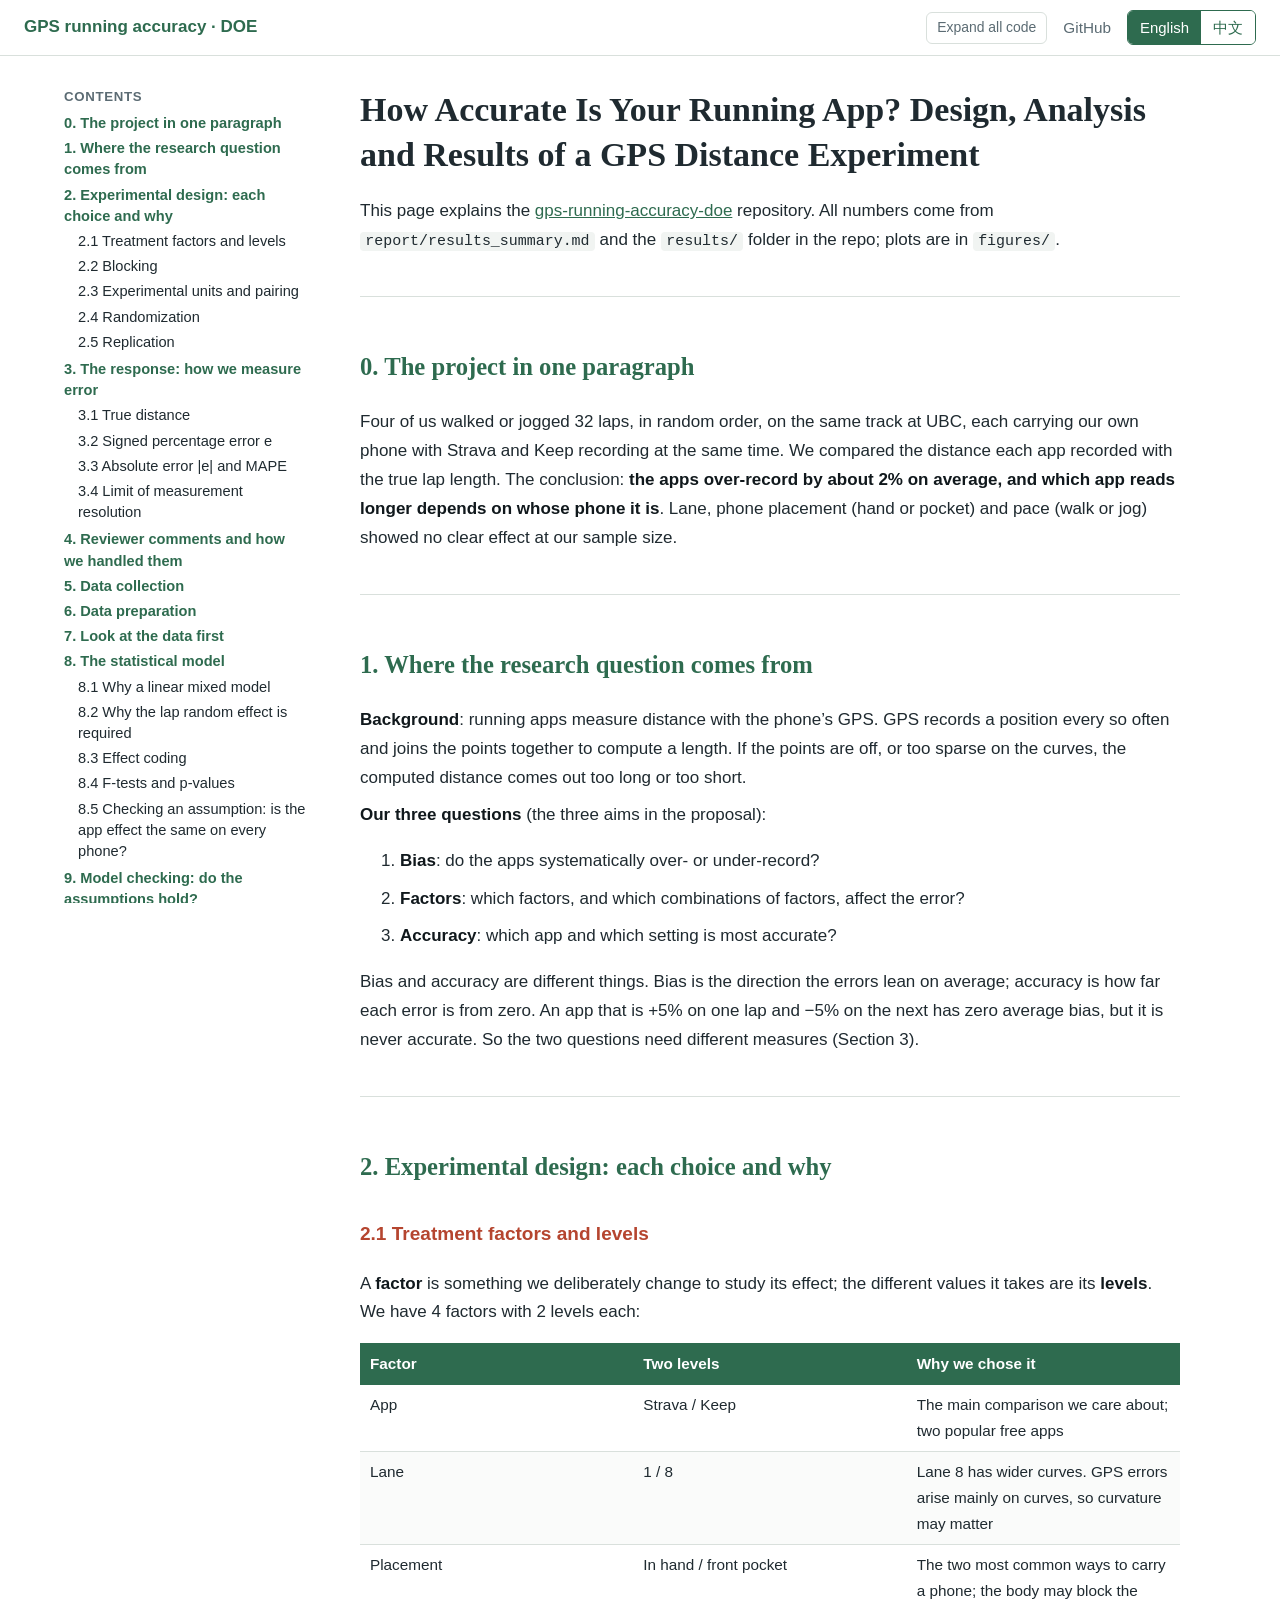
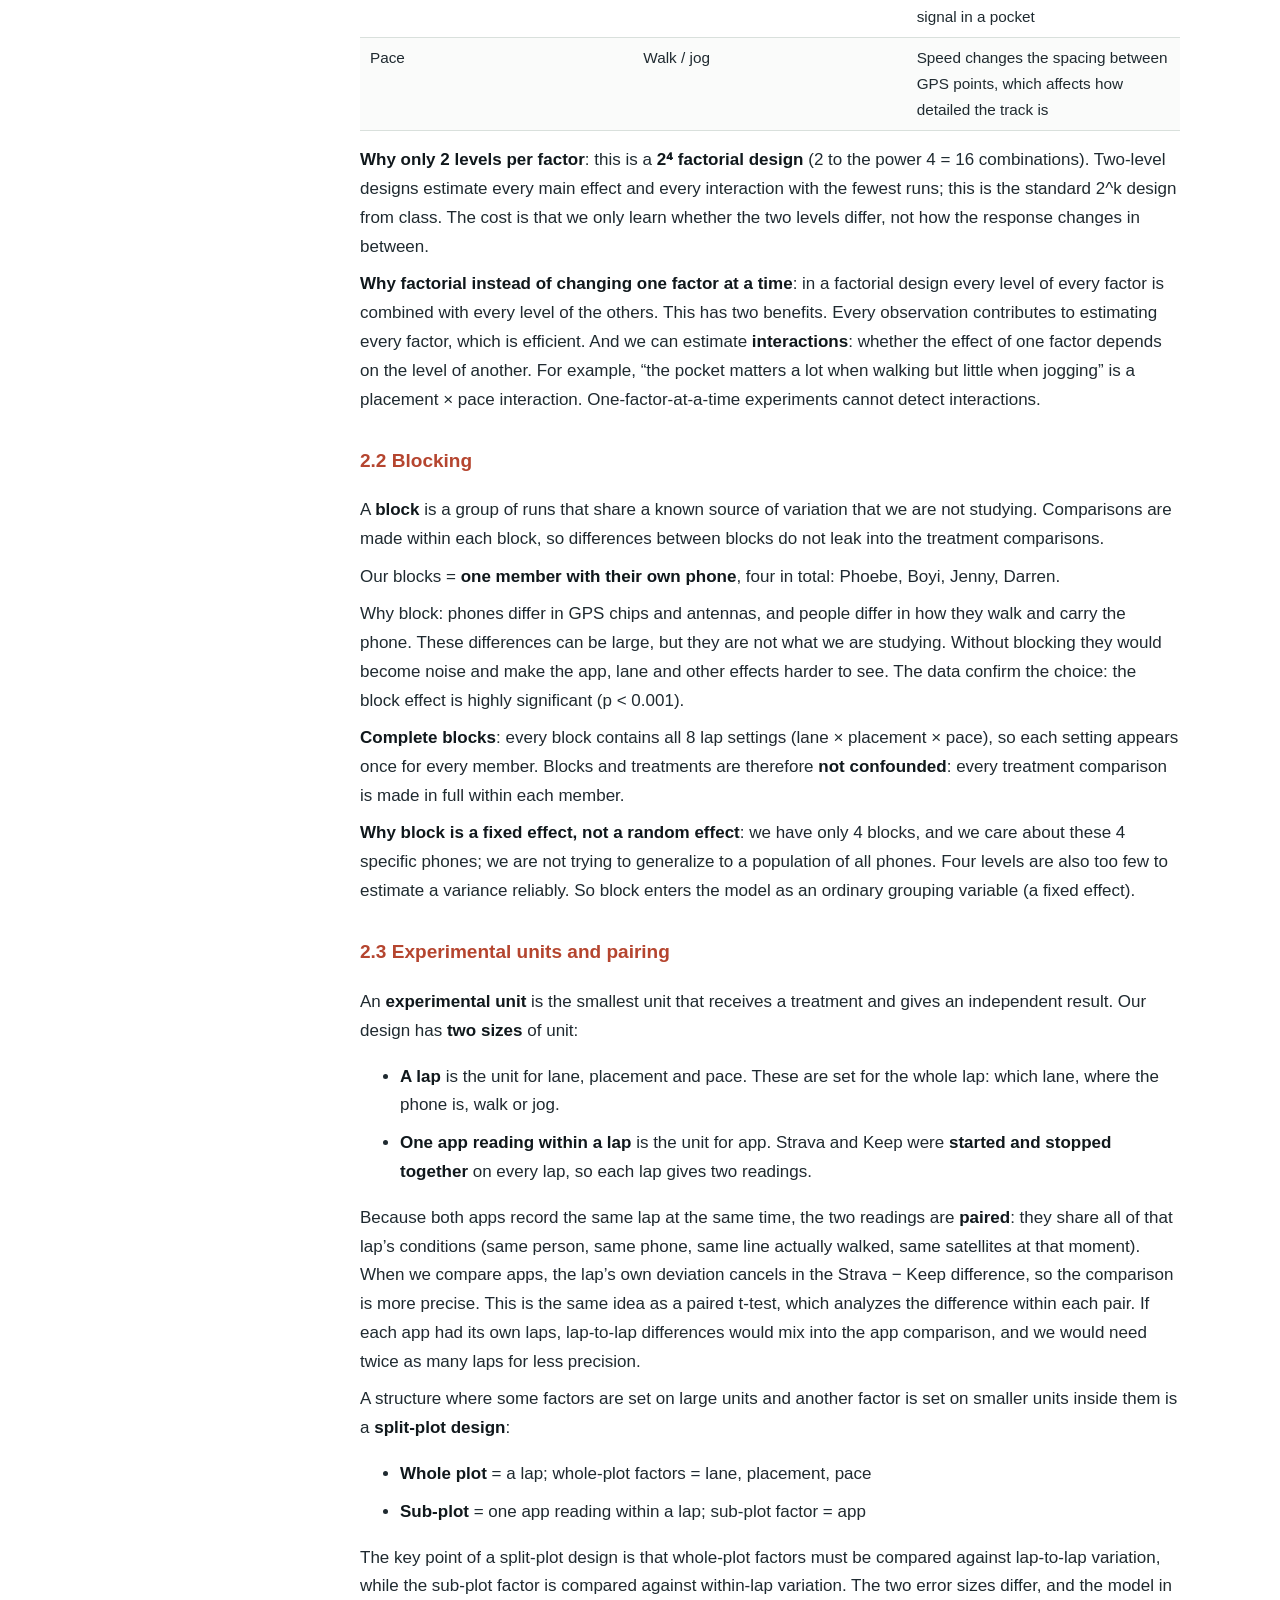
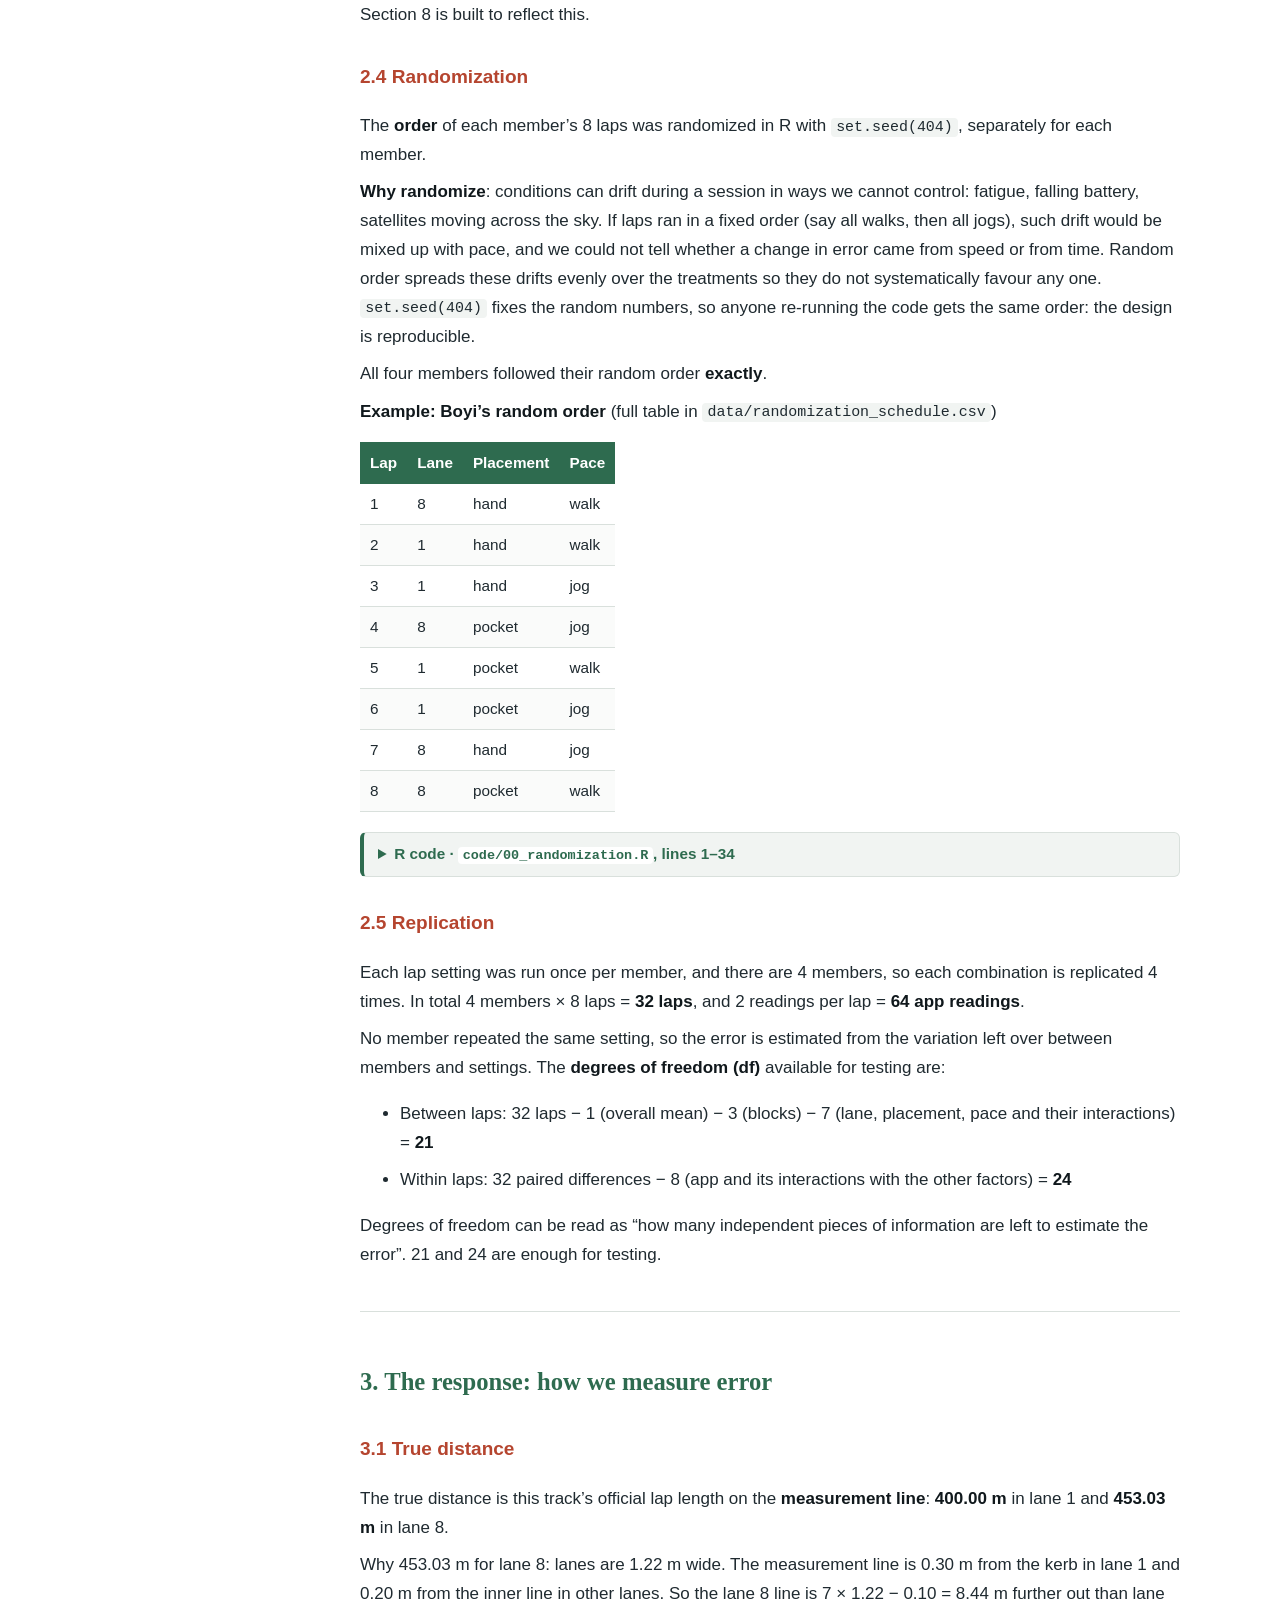
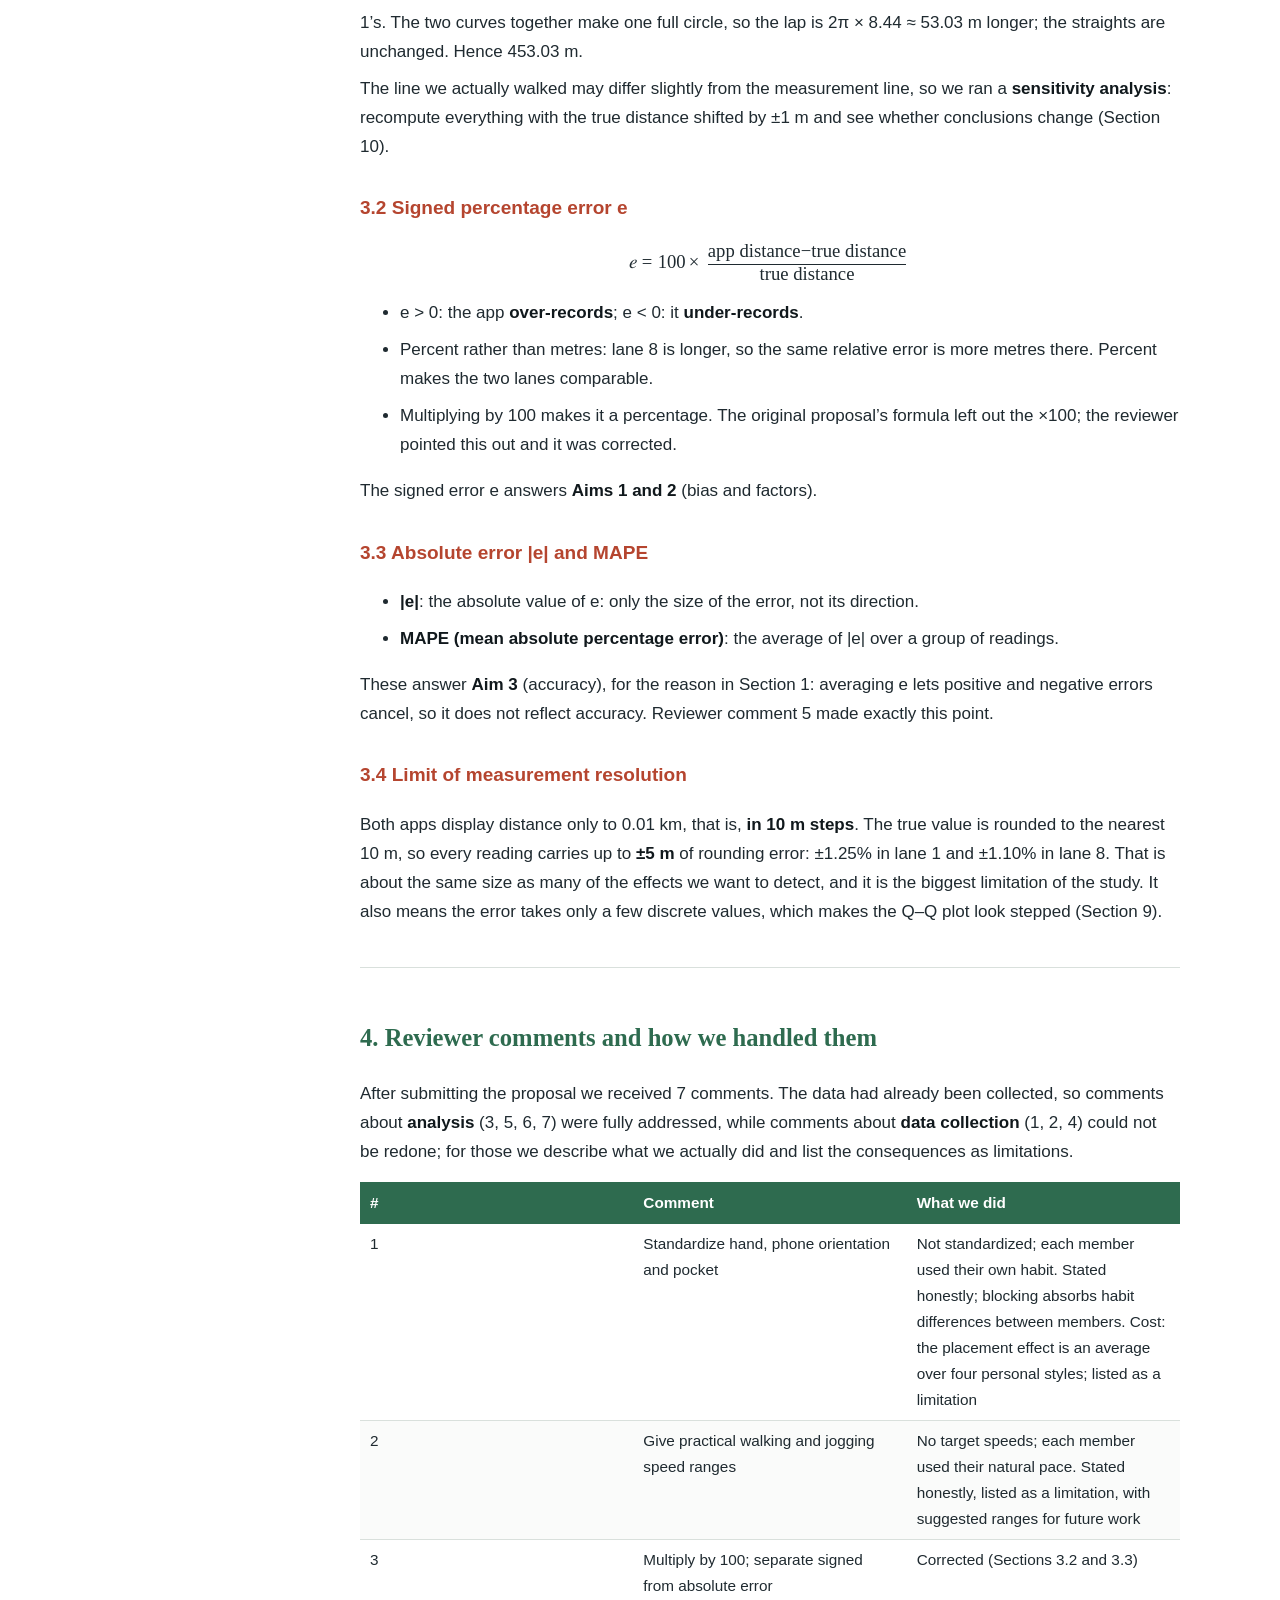
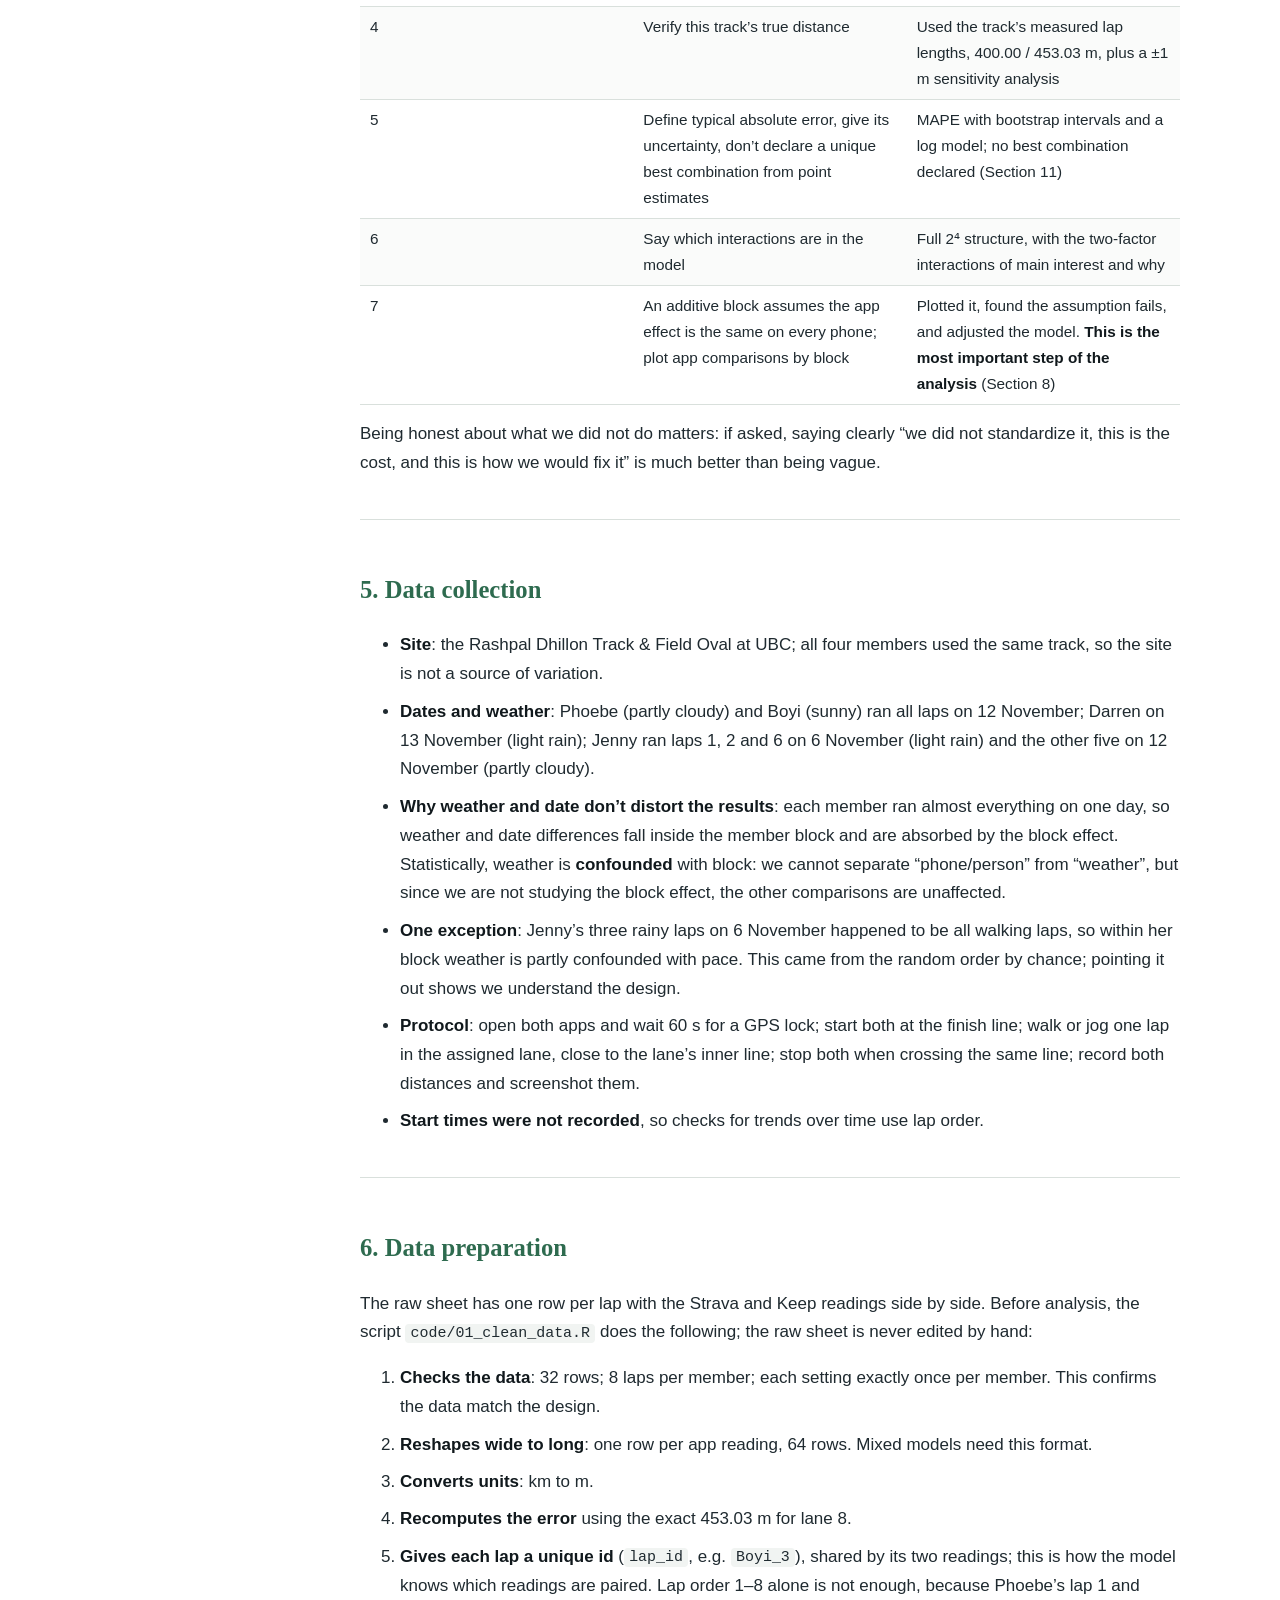
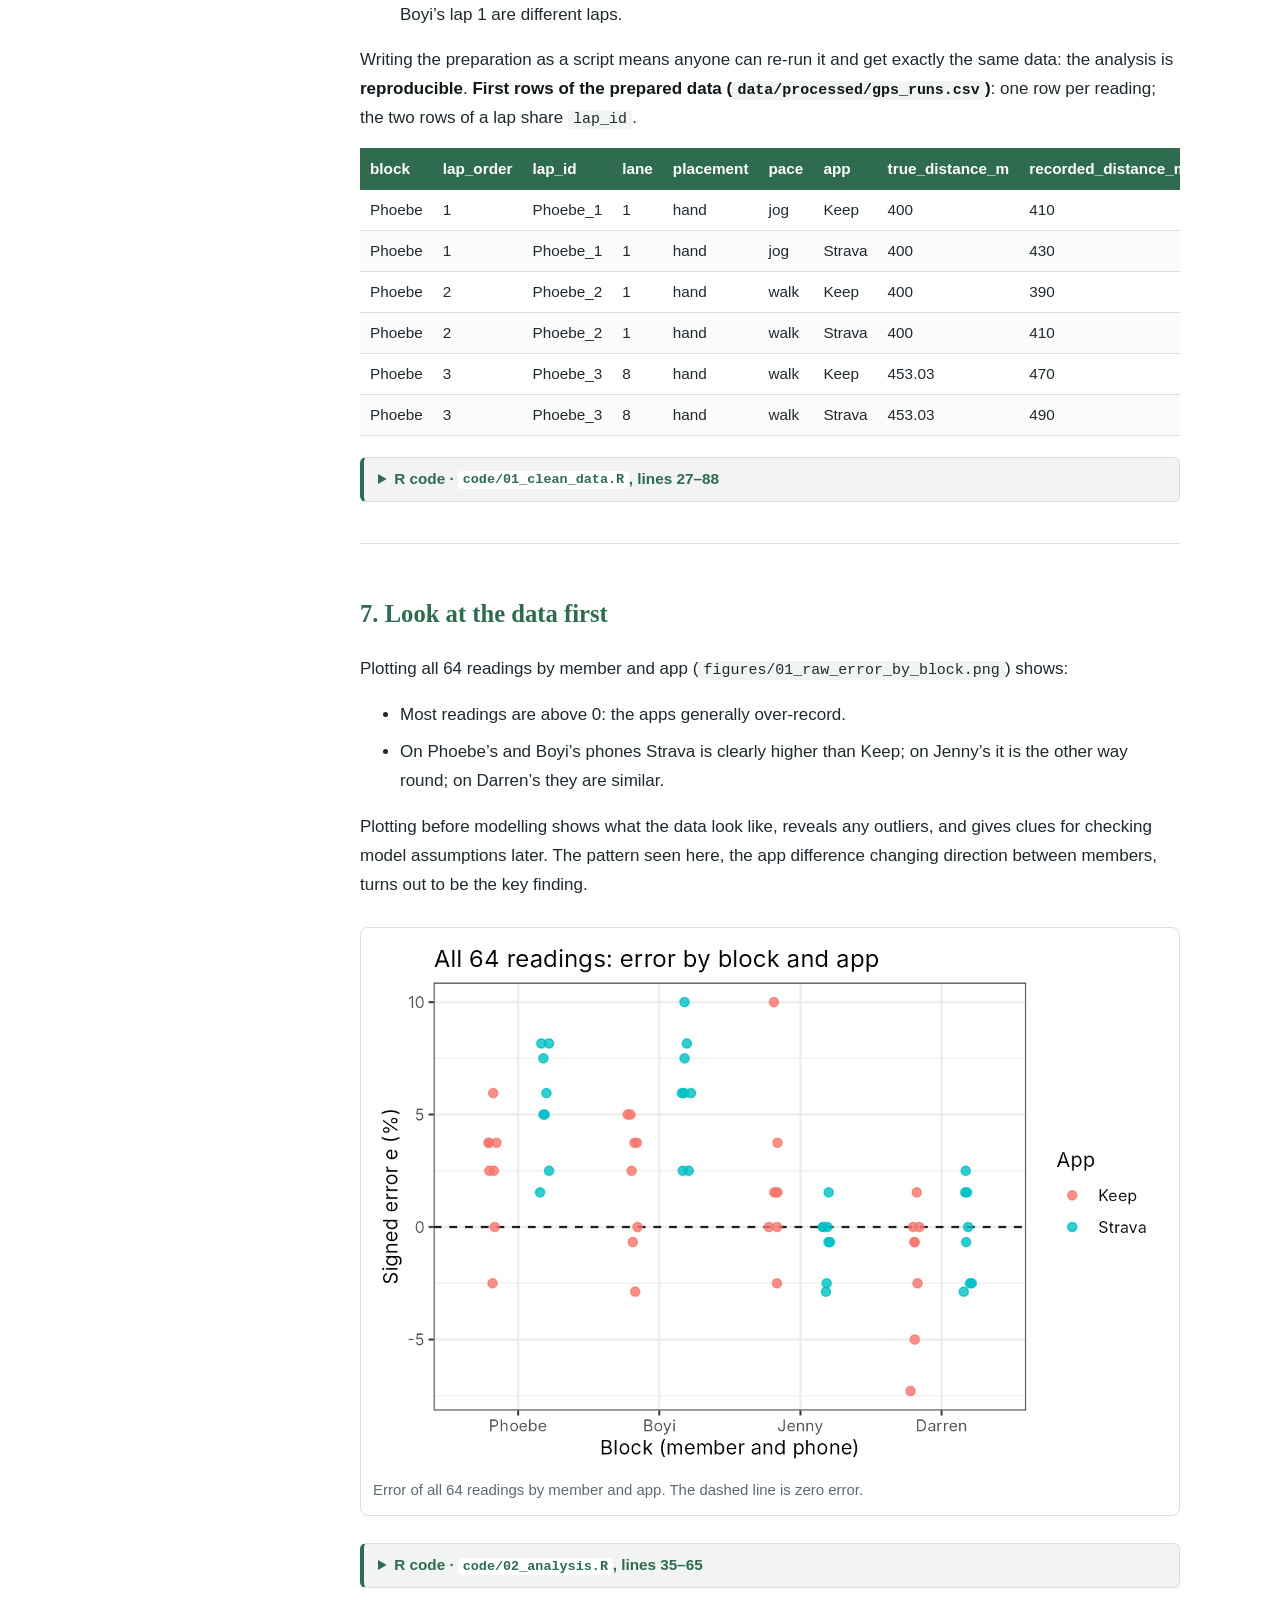
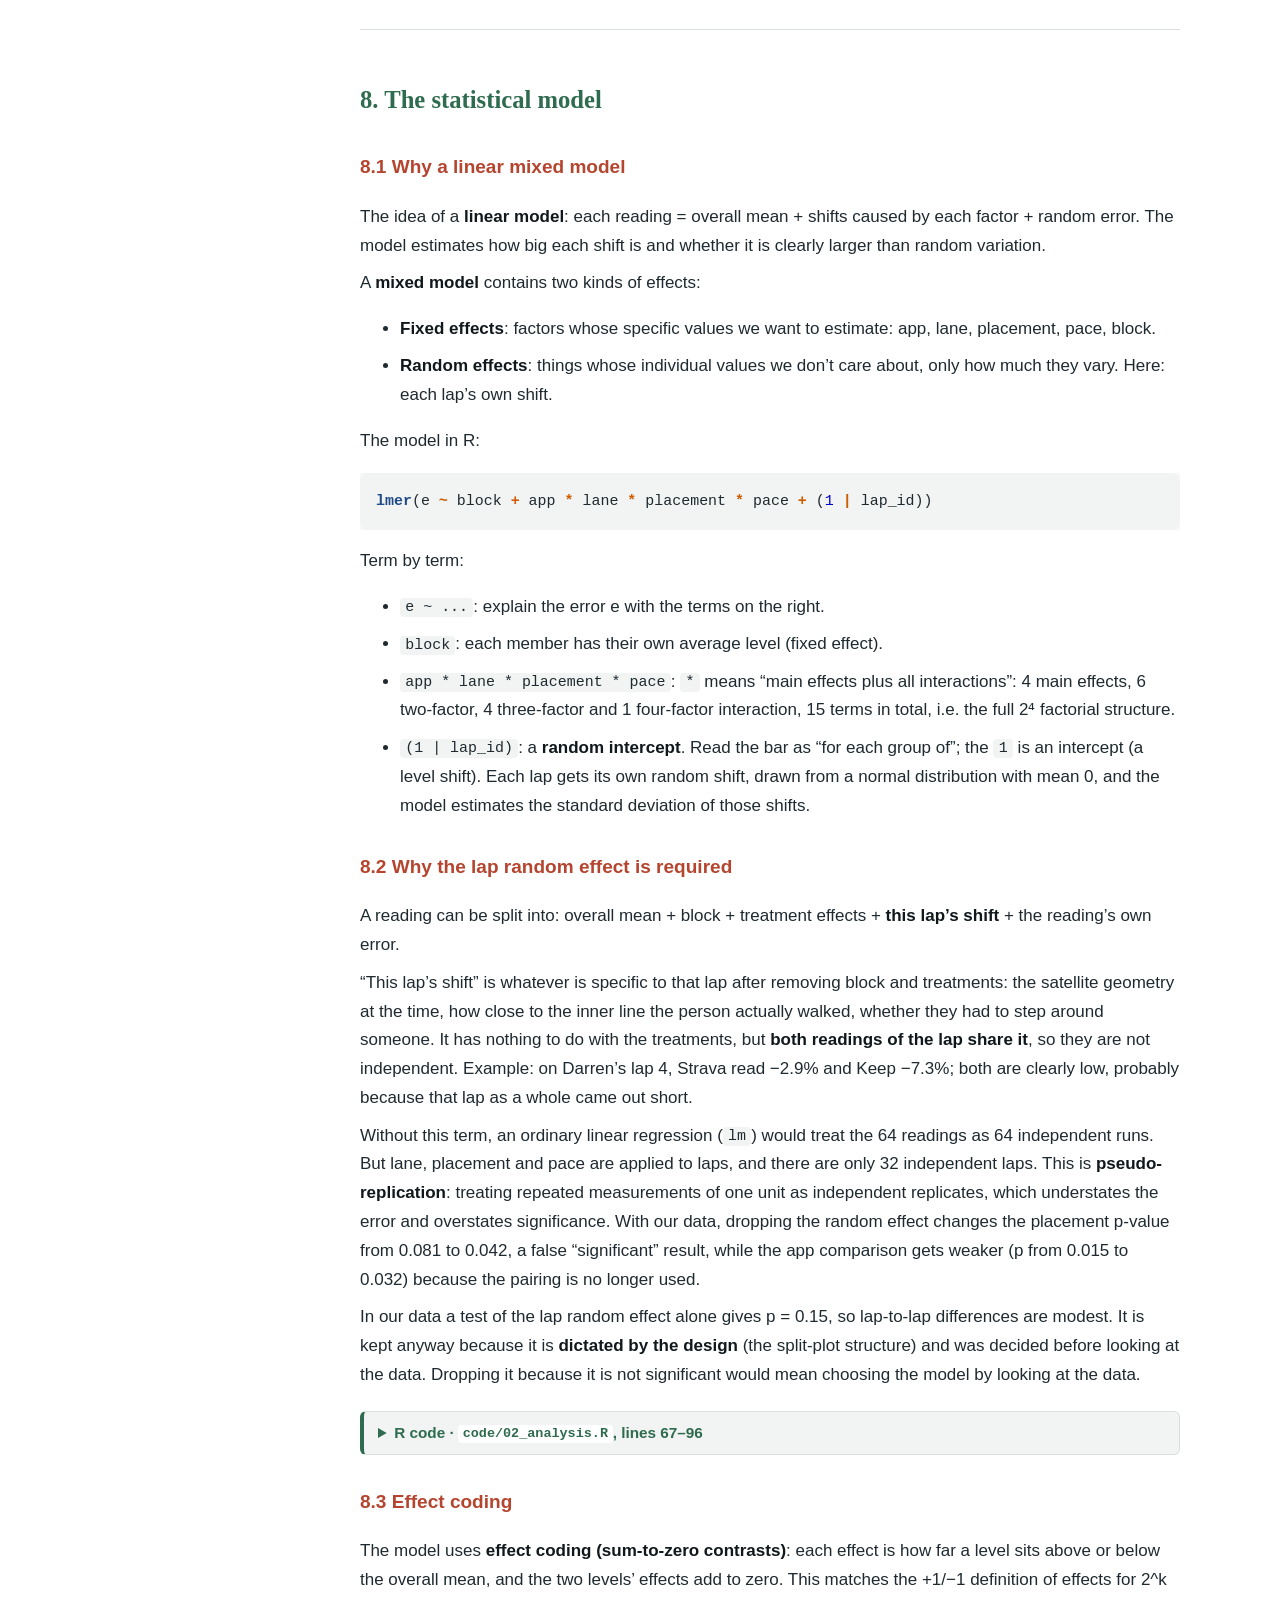
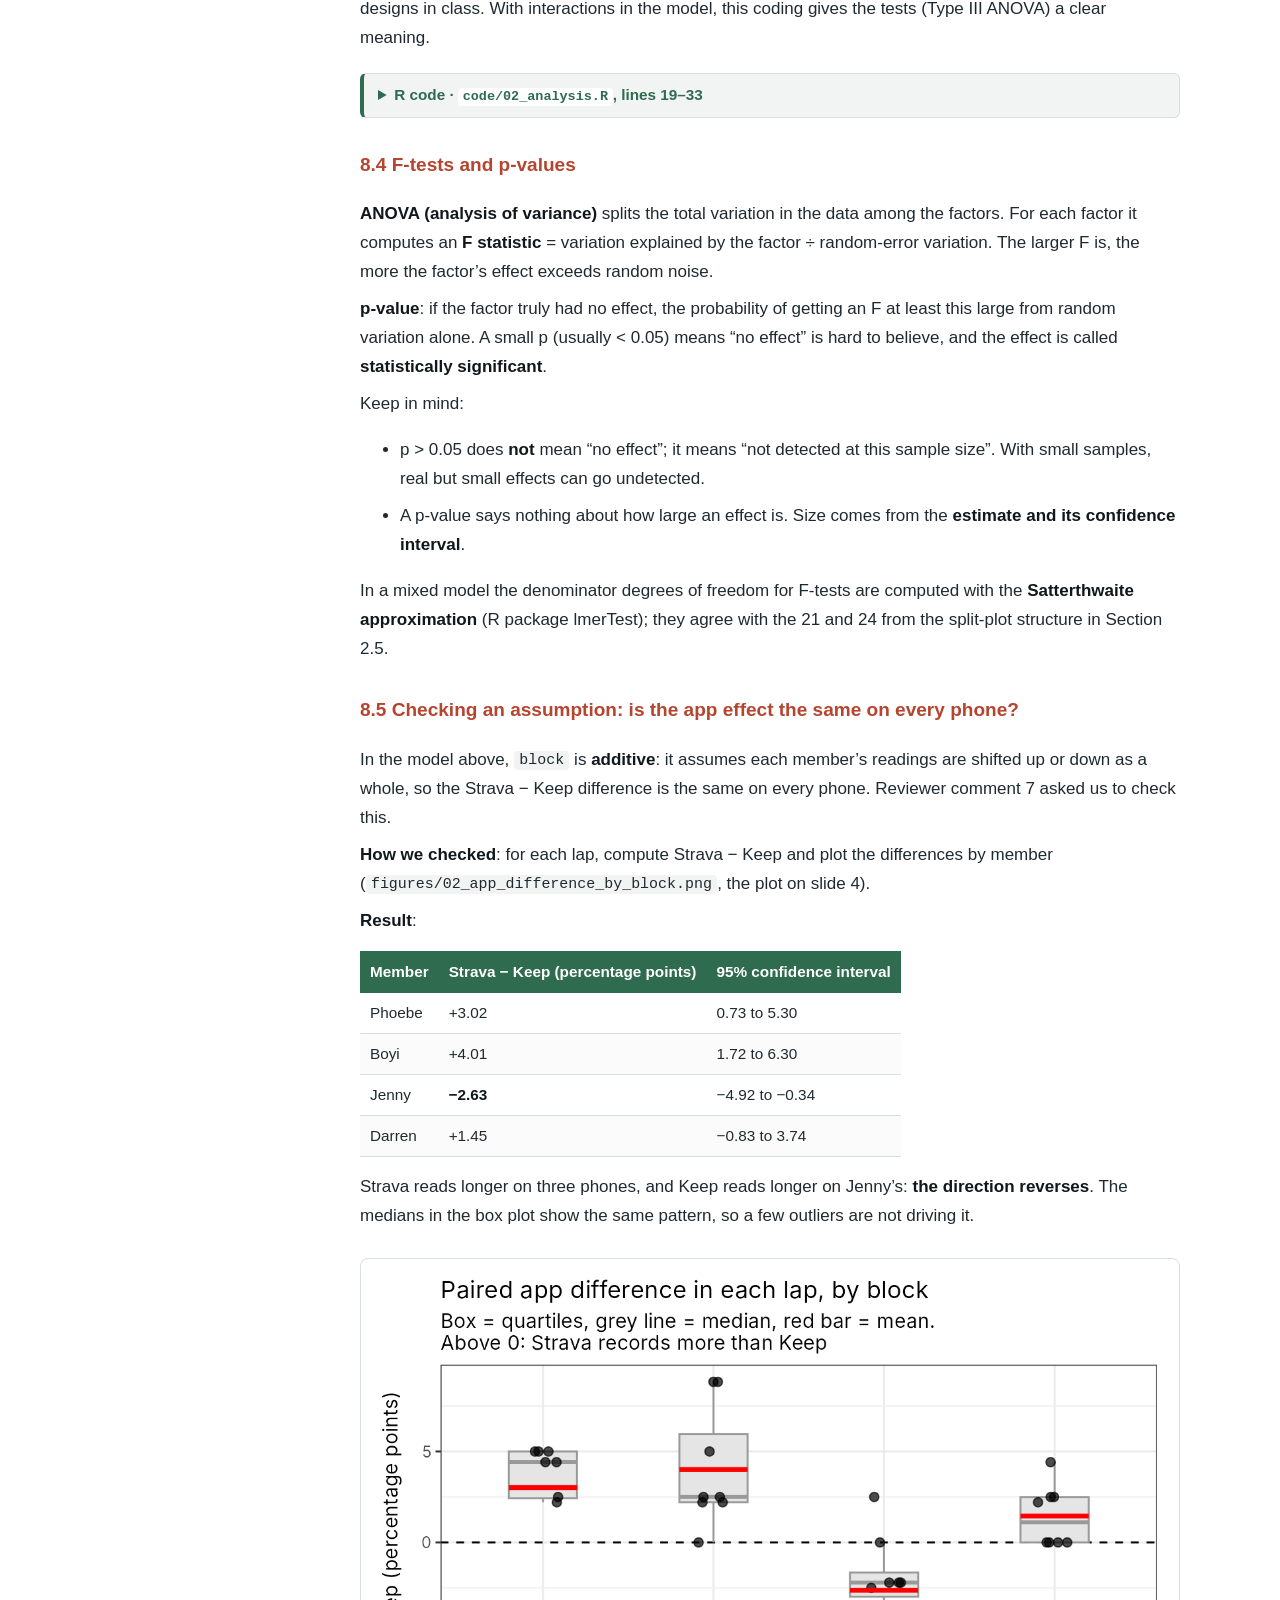
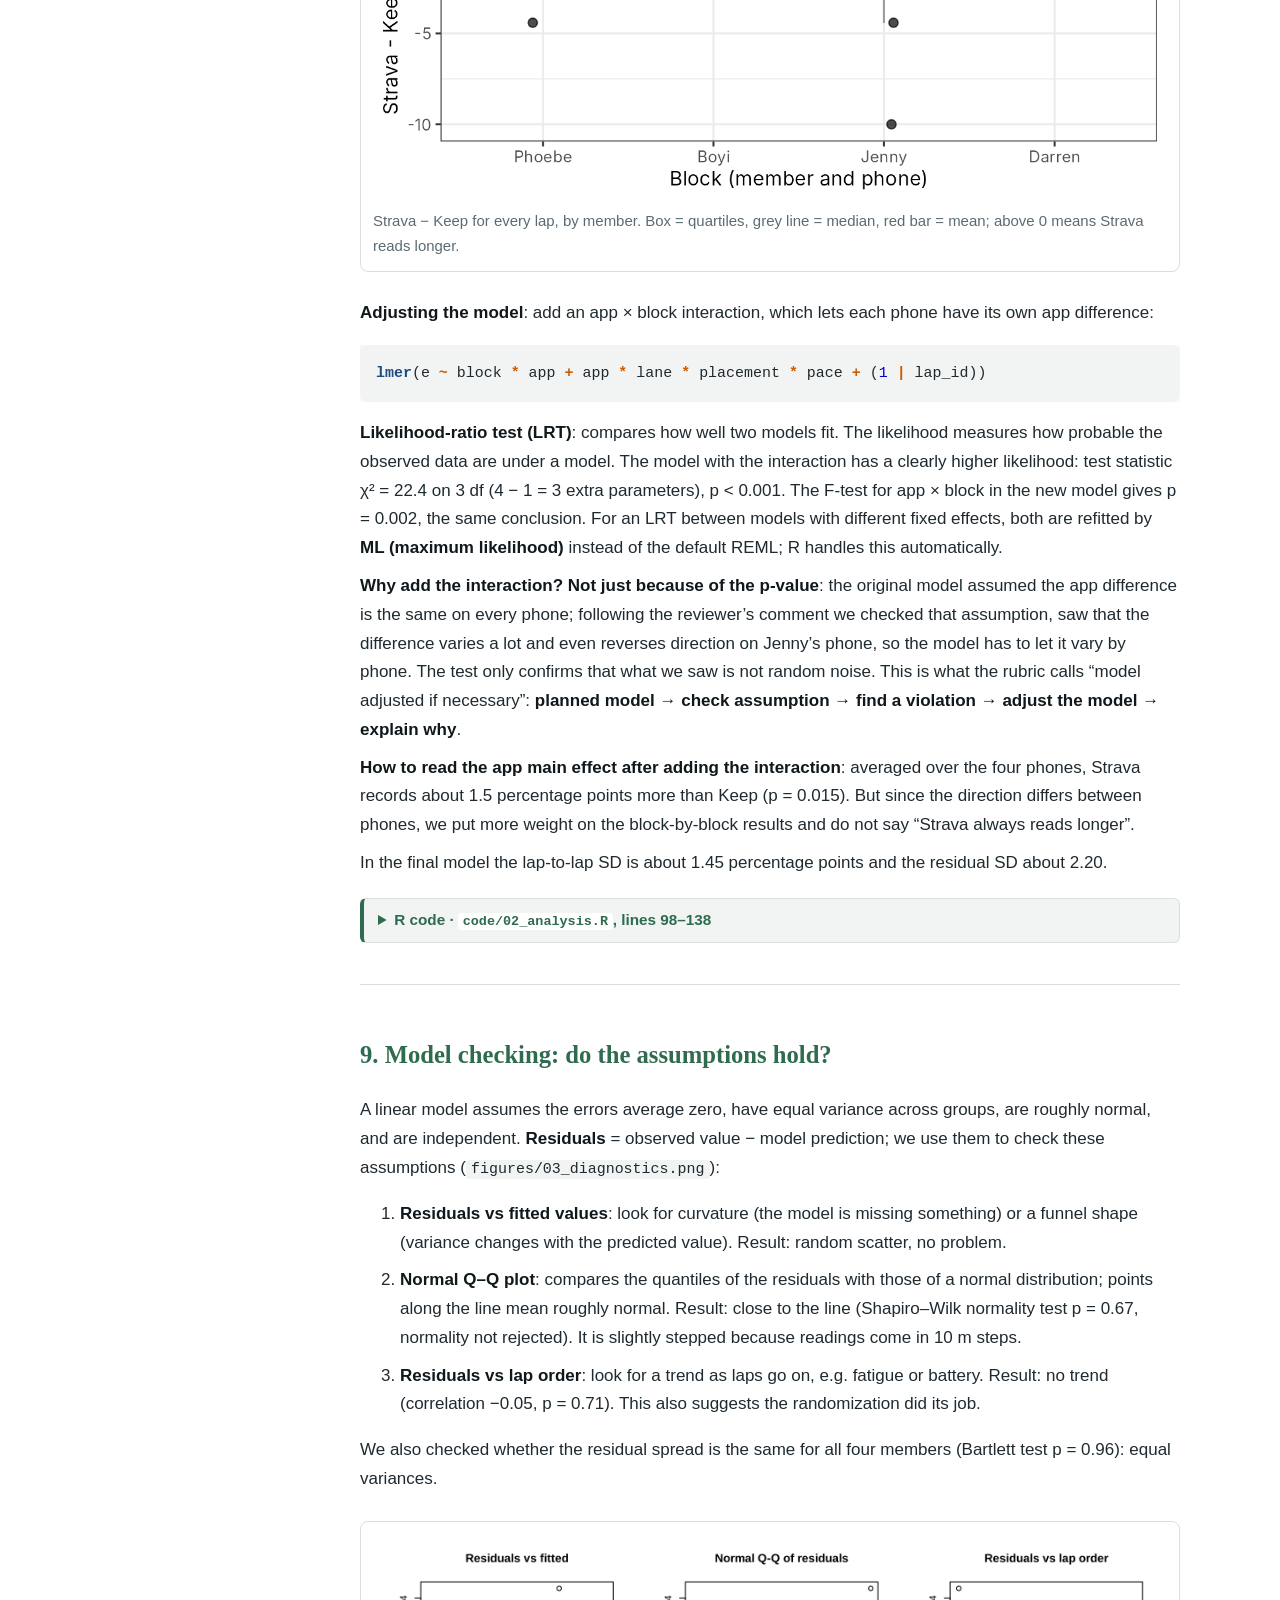
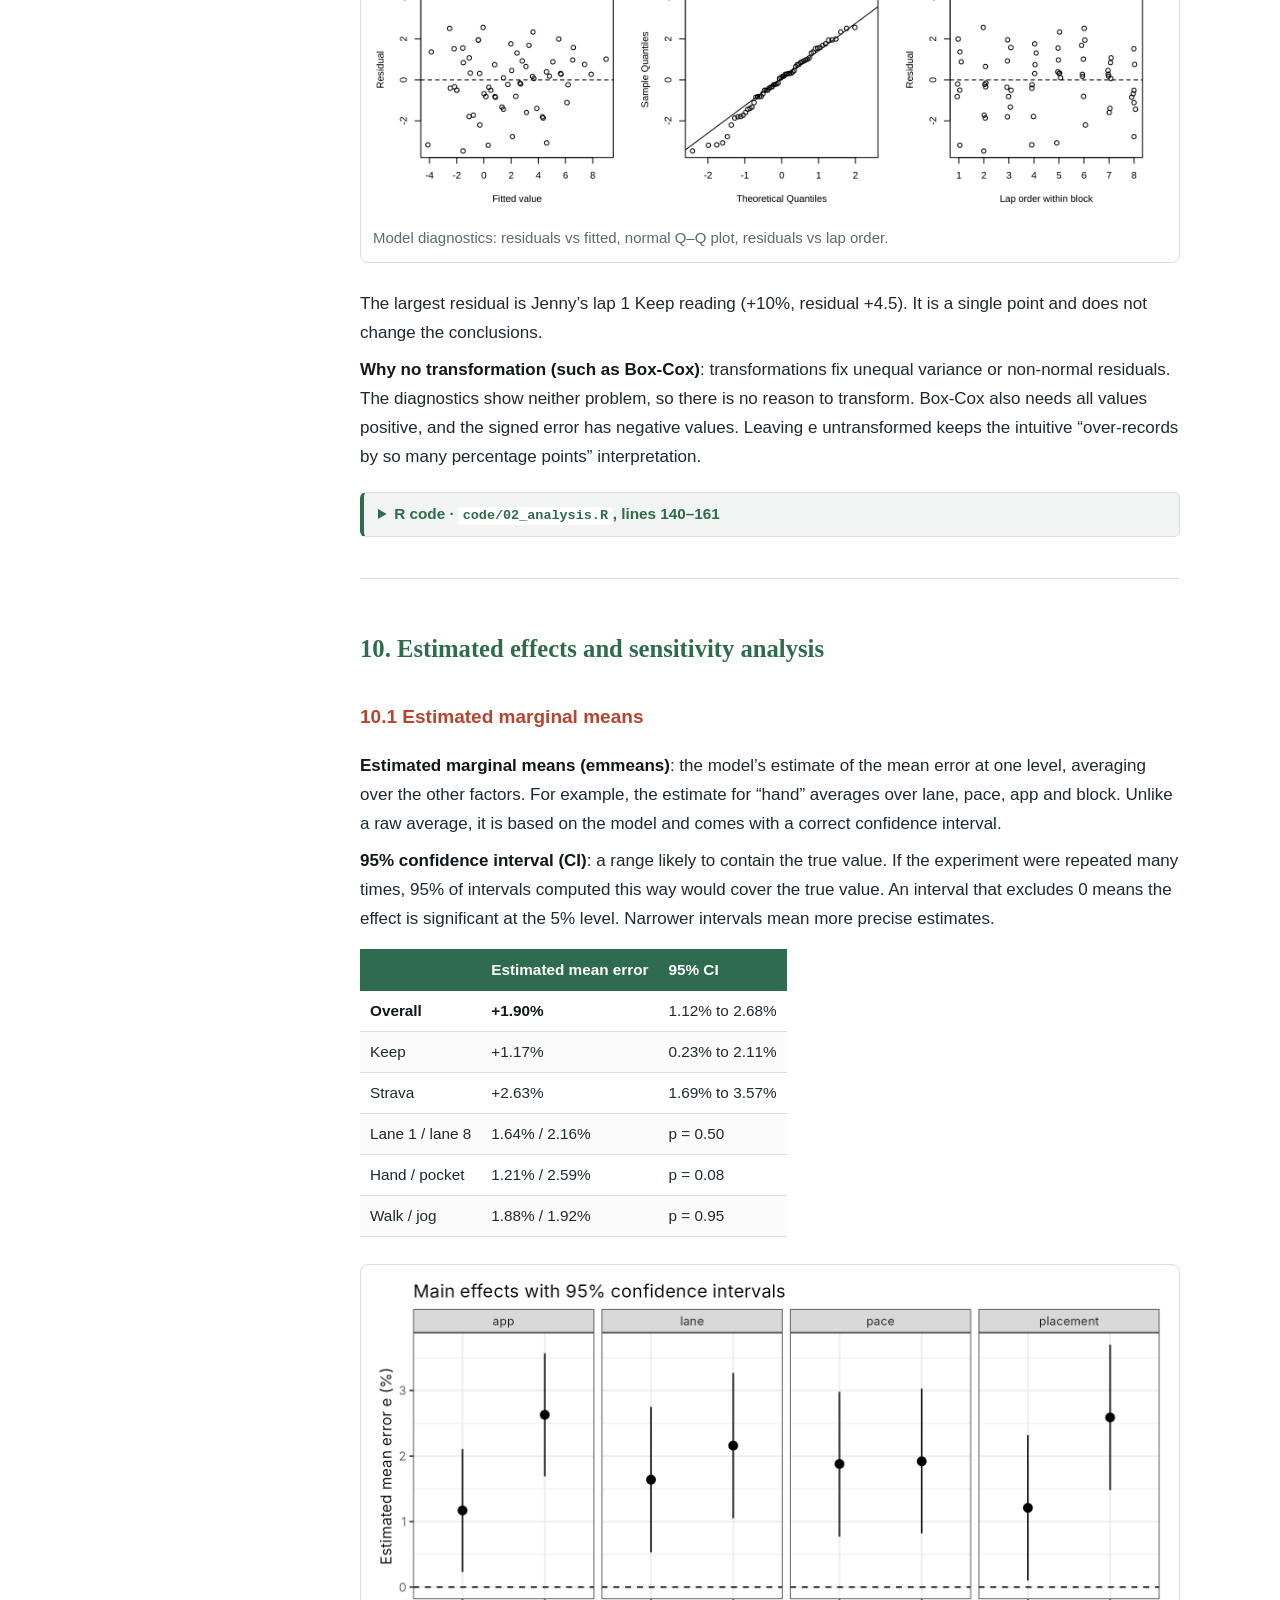
==== docs/index.html @ bcdf2468 "Explain how the run orders were drawn in 00_randomization.R" ====
<!DOCTYPE html>
<html lang="en">
<head>
<meta charset="utf-8">
<meta name="viewport" content="width=device-width, initial-scale=1">
<title>How Accurate Is Your Running App? Design, Analysis and Results of a GPS Distance Experiment</title>
<style>
:root { --ink:#1F2A30; --muted:#5B6B73; --green:#2E6B4F; --red:#B5452F; --tint:#F1F4F2; --line:#D9E0DC; }
* { box-sizing: border-box; }
html { font-size: 17px; scroll-padding-top: 72px; }
body { margin: 0; color: var(--ink); line-height: 1.7;
  font-family: -apple-system, "Segoe UI", "PingFang SC", "Hiragino Sans GB", "Microsoft YaHei", "Noto Sans CJK SC", Calibri, Arial, sans-serif; }

/* Show only the current language */
html[data-current="en"] [data-lang="zh"], html[data-current="zh"] [data-lang="en"] { display: none !important; }

.topbar { position: sticky; top: 0; z-index: 10; display: flex; align-items: center; gap: 16px;
  padding: 10px 24px; background: #fff; border-bottom: 1px solid var(--line); }
.brand { font-weight: 600; color: var(--green); }
.spacer { flex: 1; }
.repo { color: var(--muted); text-decoration: none; font-size: .9rem; }
.repo:hover { color: var(--green); }
.switch { display: flex; border: 1px solid var(--green); border-radius: 6px; overflow: hidden; }
.switch button { font: inherit; font-size: .88rem; padding: 4px 12px; border: 0; background: #fff; color: var(--green); cursor: pointer; }
.switch button[aria-pressed="true"] { background: var(--green); color: #fff; }

.layout { display: grid; grid-template-columns: 280px minmax(0, 1fr); max-width: 1200px; margin: 0 auto; }
.toc { position: sticky; top: 53px; align-self: start; max-height: calc(100vh - 53px); overflow-y: auto;
  padding: 24px 12px 40px 24px; font-size: .86rem; line-height: 1.45; }
.toc-title { font-weight: 700; color: var(--muted); text-transform: uppercase; letter-spacing: .05em; font-size: .78rem; }
.toc ul { list-style: none; padding-left: 0; margin: 0; }
.toc ul ul { padding-left: 14px; margin: 2px 0 6px; }
.toc li { margin: 4px 0; }
.toc a { color: var(--ink); text-decoration: none; }
.toc > nav > ul > li > a { font-weight: 600; color: var(--green); }
.toc a:hover { color: var(--red); }
main { padding: 32px 40px 80px; max-width: 900px; }

h1 { font-family: Cambria, Georgia, "Songti SC", "Noto Serif CJK SC", serif; font-size: 2rem; line-height: 1.3; margin: 0 0 .6em; }
h2 { font-family: Cambria, Georgia, "Songti SC", "Noto Serif CJK SC", serif; color: var(--green); font-size: 1.45rem; margin-top: 2em; }
h3 { color: var(--red); font-size: 1.12rem; margin-top: 1.6em; }
hr { border: 0; border-top: 1px solid var(--line); margin: 2.4em 0 0; }
p, li { margin: .5em 0; }
a { color: var(--green); }
strong { color: #10181c; }
code { overflow-wrap: anywhere; font-family: Menlo, Consolas, "Courier New", monospace; font-size: .88em; background: var(--tint); padding: .1em .35em; border-radius: 4px; }
pre { background: var(--tint); padding: 14px 16px; border-radius: 8px; overflow-x: auto; }
pre code { background: none; padding: 0; }
table { border-collapse: collapse; width: 100%; margin: 1em 0; font-size: .9rem; display: block; overflow-x: auto; }
th { background: var(--green); color: #fff; text-align: left; padding: 8px 10px; white-space: nowrap; }
td { padding: 7px 10px; border-bottom: 1px solid var(--line); vertical-align: top; }
tr:nth-child(even) td { background: #FAFBFA; }
figure { margin: 1.6em 0; padding: 12px; border: 1px solid var(--line); border-radius: 8px; background: #fff; }
figure img { display: block; width: 100%; height: auto; }
figcaption { margin-top: 8px; font-size: .88rem; color: var(--muted); }
math[display="block"] { margin: 1em 0; font-size: 1.1em; }

@media (max-width: 860px) {
  .layout { display: block; }
  .toc { position: static; max-height: 45vh; border-bottom: 1px solid var(--line); padding: 16px 20px; }
  main { padding: 24px 20px 60px; }
  .brand { display: none; }
}

/* Collapsible R code next to each explanation */
details.rcode { margin: 1.2em 0; border: 1px solid var(--line); border-left: 4px solid var(--green); border-radius: 6px; background: var(--tint); }
details.rcode > summary { cursor: pointer; padding: 8px 14px; font-size: .9rem; font-weight: 600; color: var(--green); }
details.rcode > summary code { background: #fff; }
details.rcode[open] > summary { border-bottom: 1px solid var(--line); }
details.rcode div.sourceCode, details.rcode pre { margin: 0; border-radius: 0; background: #fff; font-size: .85rem; line-height: 1.5; }
.rcode-link { margin: 0; padding: 6px 14px; font-size: .82rem; text-align: right; }
.code-toggle { font: inherit; font-size: .82rem; padding: 3px 10px; border: 1px solid var(--line); border-radius: 6px; background: #fff; color: var(--muted); cursor: pointer; }
pre > code.sourceCode { white-space: pre; position: relative; }
pre > code.sourceCode > span { line-height: 1.25; }
pre > code.sourceCode > span:empty { height: 1.2em; }
.sourceCode { overflow: visible; }
code.sourceCode > span { color: inherit; text-decoration: inherit; }
div.sourceCode { margin: 1em 0; }
pre.sourceCode { margin: 0; }
@media screen {
div.sourceCode { overflow: auto; }
}
@media print {
pre > code.sourceCode { white-space: pre-wrap; }
pre > code.sourceCode > span { text-indent: -5em; padding-left: 5em; }
}
pre.numberSource code
  { counter-reset: source-line 0; }
pre.numberSource code > span
  { position: relative; left: -4em; counter-increment: source-line; }
pre.numberSource code > span > a:first-child::before
  { content: counter(source-line);
    position: relative; left: -1em; text-align: right; vertical-align: baseline;
    border: none; display: inline-block;
    -webkit-touch-callout: none; -webkit-user-select: none;
    -khtml-user-select: none; -moz-user-select: none;
    -ms-user-select: none; user-select: none;
    padding: 0 4px; width: 4em;
    color: #aaaaaa;
  }
pre.numberSource { margin-left: 3em; border-left: 1px solid #aaaaaa;  padding-left: 4px; }
div.sourceCode
  {  background-color: #f8f8f8; }
@media screen {
pre > code.sourceCode > span > a:first-child::before { text-decoration: underline; }
}
code span.al { color: #ef2929; } /* Alert */
code span.an { color: #8f5902; font-weight: bold; font-style: italic; } /* Annotation */
code span.at { color: #204a87; } /* Attribute */
code span.bn { color: #0000cf; } /* BaseN */
code span.cf { color: #204a87; font-weight: bold; } /* ControlFlow */
code span.ch { color: #4e9a06; } /* Char */
code span.cn { color: #8f5902; } /* Constant */
code span.co { color: #8f5902; font-style: italic; } /* Comment */
code span.cv { color: #8f5902; font-weight: bold; font-style: italic; } /* CommentVar */
code span.do { color: #8f5902; font-weight: bold; font-style: italic; } /* Documentation */
code span.dt { color: #204a87; } /* DataType */
code span.dv { color: #0000cf; } /* DecVal */
code span.er { color: #a40000; font-weight: bold; } /* Error */
code span.ex { } /* Extension */
code span.fl { color: #0000cf; } /* Float */
code span.fu { color: #204a87; font-weight: bold; } /* Function */
code span.im { } /* Import */
code span.in { color: #8f5902; font-weight: bold; font-style: italic; } /* Information */
code span.kw { color: #204a87; font-weight: bold; } /* Keyword */
code span.op { color: #ce5c00; font-weight: bold; } /* Operator */
code span.ot { color: #8f5902; } /* Other */
code span.pp { color: #8f5902; font-style: italic; } /* Preprocessor */
code span.sc { color: #ce5c00; font-weight: bold; } /* SpecialChar */
code span.ss { color: #4e9a06; } /* SpecialString */
code span.st { color: #4e9a06; } /* String */
code span.va { color: #000000; } /* Variable */
code span.vs { color: #4e9a06; } /* VerbatimString */
code span.wa { color: #8f5902; font-weight: bold; font-style: italic; } /* Warning */
</style>
</head>
<body>
<header class="topbar">
  <span class="brand" data-lang="en">GPS running accuracy · DOE</span>
  <span class="brand" data-lang="zh">GPS 跑步测距 · 实验设计</span>
  <span class="spacer"></span>
  <button type="button" class="code-toggle" data-code-toggle>
    <span data-lang="en">Expand all code</span><span data-lang="zh">展开全部代码</span>
  </button>
  <a class="repo" href="https://github.com/z-boyi/gps-running-accuracy-doe">GitHub</a>
  <div class="switch" role="group" aria-label="Language">
    <button type="button" data-set-lang="en">English</button>
    <button type="button" data-set-lang="zh">中文</button>
  </div>
</header>
<div class="layout">
  <aside class="toc">
    <nav data-lang="en"><p class="toc-title">Contents</p><ul>
<li><a href="#en-the-project-in-one-paragraph"
id="en-toc-the-project-in-one-paragraph">0. The project in one
paragraph</a></li>
<li><a href="#en-where-the-research-question-comes-from"
id="en-toc-where-the-research-question-comes-from">1. Where the research
question comes from</a></li>
<li><a href="#en-experimental-design-each-choice-and-why"
id="en-toc-experimental-design-each-choice-and-why">2. Experimental
design: each choice and why</a>
<ul>
<li><a href="#en-treatment-factors-and-levels"
id="en-toc-treatment-factors-and-levels">2.1 Treatment factors and
levels</a></li>
<li><a href="#en-blocking" id="en-toc-blocking">2.2 Blocking</a></li>
<li><a href="#en-experimental-units-and-pairing"
id="en-toc-experimental-units-and-pairing">2.3 Experimental units and
pairing</a></li>
<li><a href="#en-randomization" id="en-toc-randomization">2.4
Randomization</a></li>
<li><a href="#en-replication" id="en-toc-replication">2.5
Replication</a></li>
</ul></li>
<li><a href="#en-the-response-how-we-measure-error"
id="en-toc-the-response-how-we-measure-error">3. The response: how we
measure error</a>
<ul>
<li><a href="#en-true-distance" id="en-toc-true-distance">3.1 True
distance</a></li>
<li><a href="#en-signed-percentage-error-e"
id="en-toc-signed-percentage-error-e">3.2 Signed percentage error
e</a></li>
<li><a href="#en-absolute-error-e-and-mape"
id="en-toc-absolute-error-e-and-mape">3.3 Absolute error |e| and
MAPE</a></li>
<li><a href="#en-limit-of-measurement-resolution"
id="en-toc-limit-of-measurement-resolution">3.4 Limit of measurement
resolution</a></li>
</ul></li>
<li><a href="#en-reviewer-comments-and-how-we-handled-them"
id="en-toc-reviewer-comments-and-how-we-handled-them">4. Reviewer
comments and how we handled them</a></li>
<li><a href="#en-data-collection" id="en-toc-data-collection">5. Data
collection</a></li>
<li><a href="#en-data-preparation" id="en-toc-data-preparation">6. Data
preparation</a></li>
<li><a href="#en-look-at-the-data-first"
id="en-toc-look-at-the-data-first">7. Look at the data first</a></li>
<li><a href="#en-the-statistical-model"
id="en-toc-the-statistical-model">8. The statistical model</a>
<ul>
<li><a href="#en-why-a-linear-mixed-model"
id="en-toc-why-a-linear-mixed-model">8.1 Why a linear mixed
model</a></li>
<li><a href="#en-why-the-lap-random-effect-is-required"
id="en-toc-why-the-lap-random-effect-is-required">8.2 Why the lap random
effect is required</a></li>
<li><a href="#en-effect-coding" id="en-toc-effect-coding">8.3 Effect
coding</a></li>
<li><a href="#en-f-tests-and-p-values"
id="en-toc-f-tests-and-p-values">8.4 F-tests and p-values</a></li>
<li><a
href="#en-checking-an-assumption-is-the-app-effect-the-same-on-every-phone"
id="en-toc-checking-an-assumption-is-the-app-effect-the-same-on-every-phone">8.5
Checking an assumption: is the app effect the same on every
phone?</a></li>
</ul></li>
<li><a href="#en-model-checking-do-the-assumptions-hold"
id="en-toc-model-checking-do-the-assumptions-hold">9. Model checking: do
the assumptions hold?</a></li>
<li><a href="#en-estimated-effects-and-sensitivity-analysis"
id="en-toc-estimated-effects-and-sensitivity-analysis">10. Estimated
effects and sensitivity analysis</a>
<ul>
<li><a href="#en-estimated-marginal-means"
id="en-toc-estimated-marginal-means">10.1 Estimated marginal
means</a></li>
<li><a href="#en-sensitivity-analysis-what-if-the-true-distance-is-off"
id="en-toc-sensitivity-analysis-what-if-the-true-distance-is-off">10.2
Sensitivity analysis: what if the true distance is off?</a></li>
</ul></li>
<li><a href="#en-accuracy-aim-3" id="en-toc-accuracy-aim-3">11. Accuracy
(Aim 3)</a>
<ul>
<li><a href="#en-mape-with-bootstrap-confidence-intervals"
id="en-toc-mape-with-bootstrap-confidence-intervals">11.1 MAPE with
bootstrap confidence intervals</a></li>
<li><a href="#en-model-for-log-absolute-error"
id="en-toc-model-for-log-absolute-error">11.2 Model for log absolute
error</a></li>
<li><a href="#en-why-we-do-not-declare-a-best-combination"
id="en-toc-why-we-do-not-declare-a-best-combination">11.3 Why we do not
declare a “best combination”</a></li>
</ul></li>
<li><a href="#en-conclusions" id="en-toc-conclusions">12.
Conclusions</a></li>
<li><a href="#en-limitations-and-improvements"
id="en-toc-limitations-and-improvements">13. Limitations and
improvements</a></li>
<li><a href="#en-what-each-slide-says"
id="en-toc-what-each-slide-says">14. What each slide says</a></li>
<li><a href="#en-key-numbers-at-a-glance"
id="en-toc-key-numbers-at-a-glance">15. Key numbers at a glance</a></li>
<li><a href="#en-run-the-code-yourself"
id="en-toc-run-the-code-yourself">16. Run the code yourself</a></li>
</ul></nav>
    <nav data-lang="zh"><p class="toc-title">目录</p><ul>
<li><a href="#zh-一句话概括" id="zh-toc-一句话概括">0.
一句话概括</a></li>
<li><a href="#zh-研究问题从哪里来" id="zh-toc-研究问题从哪里来">1.
研究问题从哪里来</a></li>
<li><a href="#zh-实验设计每个选择是什么为什么"
id="zh-toc-实验设计每个选择是什么为什么">2.
实验设计：每个选择是什么、为什么</a>
<ul>
<li><a href="#zh-处理因素treatment-factors和水平levels"
id="zh-toc-处理因素treatment-factors和水平levels">2.1
处理因素（treatment factors）和水平（levels）</a></li>
<li><a href="#zh-区组block" id="zh-toc-区组block">2.2
区组（block）</a></li>
<li><a href="#zh-实验单位和配对" id="zh-toc-实验单位和配对">2.3
实验单位和配对</a></li>
<li><a href="#zh-随机化randomization"
id="zh-toc-随机化randomization">2.4 随机化（randomization）</a></li>
<li><a href="#zh-重复replication" id="zh-toc-重复replication">2.5
重复（replication）</a></li>
</ul></li>
<li><a href="#zh-响应变量怎么衡量误差"
id="zh-toc-响应变量怎么衡量误差">3. 响应变量：怎么衡量“误差”</a>
<ul>
<li><a href="#zh-真实距离" id="zh-toc-真实距离">3.1 真实距离</a></li>
<li><a href="#zh-带符号百分比误差-e" id="zh-toc-带符号百分比误差-e">3.2
带符号百分比误差 e</a></li>
<li><a href="#zh-绝对误差-e-和-mape" id="zh-toc-绝对误差-e-和-mape">3.3
绝对误差 |e| 和 MAPE</a></li>
<li><a href="#zh-测量精度的限制" id="zh-toc-测量精度的限制">3.4
测量精度的限制</a></li>
</ul></li>
<li><a href="#zh-审稿意见以及我们怎么处理"
id="zh-toc-审稿意见以及我们怎么处理">4.
审稿意见以及我们怎么处理</a></li>
<li><a href="#zh-数据采集" id="zh-toc-数据采集">5. 数据采集</a></li>
<li><a href="#zh-数据整理" id="zh-toc-数据整理">6. 数据整理</a></li>
<li><a href="#zh-先看数据" id="zh-toc-先看数据">7. 先看数据</a></li>
<li><a href="#zh-统计模型" id="zh-toc-统计模型">8. 统计模型</a>
<ul>
<li><a href="#zh-为什么用线性混合模型"
id="zh-toc-为什么用线性混合模型">8.1 为什么用线性混合模型</a></li>
<li><a href="#zh-为什么必须有每圈的随机效应"
id="zh-toc-为什么必须有每圈的随机效应">8.2
为什么必须有“每圈的随机效应”</a></li>
<li><a href="#zh-效应编码" id="zh-toc-效应编码">8.3 效应编码</a></li>
<li><a href="#zh-f-检验和-p-值" id="zh-toc-f-检验和-p-值">8.4 F 检验和 p
值</a></li>
<li><a href="#zh-检查假设app-效应在每部手机上一样吗"
id="zh-toc-检查假设app-效应在每部手机上一样吗">8.5 检查假设：app
效应在每部手机上一样吗</a></li>
</ul></li>
<li><a href="#zh-模型诊断模型的假设成立吗"
id="zh-toc-模型诊断模型的假设成立吗">9.
模型诊断：模型的假设成立吗</a></li>
<li><a href="#zh-估计效应和敏感性分析"
id="zh-toc-估计效应和敏感性分析">10. 估计效应和敏感性分析</a>
<ul>
<li><a href="#zh-估计边际均值" id="zh-toc-估计边际均值">10.1
估计边际均值</a></li>
<li><a href="#zh-敏感性分析真实距离不准会怎样"
id="zh-toc-敏感性分析真实距离不准会怎样">10.2
敏感性分析：真实距离不准会怎样</a></li>
</ul></li>
<li><a href="#zh-准确度分析aim-3" id="zh-toc-准确度分析aim-3">11.
准确度分析（Aim 3）</a>
<ul>
<li><a href="#zh-mape-和-bootstrap-置信区间"
id="zh-toc-mape-和-bootstrap-置信区间">11.1 MAPE 和 bootstrap
置信区间</a></li>
<li><a href="#zh-对数绝对误差模型" id="zh-toc-对数绝对误差模型">11.2
对数绝对误差模型</a></li>
<li><a href="#zh-为什么不宣布最佳组合"
id="zh-toc-为什么不宣布最佳组合">11.3 为什么不宣布“最佳组合”</a></li>
</ul></li>
<li><a href="#zh-结论" id="zh-toc-结论">12. 结论</a></li>
<li><a href="#zh-局限和改进方向" id="zh-toc-局限和改进方向">13.
局限和改进方向</a></li>
<li><a href="#zh-每页-slide-讲什么" id="zh-toc-每页-slide-讲什么">14.
每页 slide 讲什么</a></li>
<li><a href="#zh-关键数字速查" id="zh-toc-关键数字速查">15.
关键数字速查</a></li>
<li><a href="#zh-自己运行代码" id="zh-toc-自己运行代码">16.
自己运行代码</a></li>
</ul></nav>
  </aside>
  <main>
    <article data-lang="en" lang="en"><h1>How Accurate Is Your Running App? Design, Analysis and Results of a GPS Distance Experiment</h1><p>This page explains the <a
href="https://github.com/z-boyi/gps-running-accuracy-doe">gps-running-accuracy-doe</a>
repository. All numbers come from <code>report/results_summary.md</code>
and the <code>results/</code> folder in the repo; plots are in
<code>figures/</code>.</p>
<hr />
<h2 id="en-the-project-in-one-paragraph">0. The project in one
paragraph</h2>
<p>Four of us walked or jogged 32 laps, in random order, on the same
track at UBC, each carrying our own phone with Strava and Keep recording
at the same time. We compared the distance each app recorded with the
true lap length. The conclusion: <strong>the apps over-record by about
2% on average, and which app reads longer depends on whose phone it
is</strong>. Lane, phone placement (hand or pocket) and pace (walk or
jog) showed no clear effect at our sample size.</p>
<hr />
<h2 id="en-where-the-research-question-comes-from">1. Where the research
question comes from</h2>
<p><strong>Background</strong>: running apps measure distance with the
phone’s GPS. GPS records a position every so often and joins the points
together to compute a length. If the points are off, or too sparse on
the curves, the computed distance comes out too long or too short.</p>
<p><strong>Our three questions</strong> (the three aims in the
proposal):</p>
<ol type="1">
<li><strong>Bias</strong>: do the apps systematically over- or
under-record?</li>
<li><strong>Factors</strong>: which factors, and which combinations of
factors, affect the error?</li>
<li><strong>Accuracy</strong>: which app and which setting is most
accurate?</li>
</ol>
<p>Bias and accuracy are different things. Bias is the direction the
errors lean on average; accuracy is how far each error is from zero. An
app that is +5% on one lap and −5% on the next has zero average bias,
but it is never accurate. So the two questions need different measures
(Section 3).</p>
<hr />
<h2 id="en-experimental-design-each-choice-and-why">2. Experimental
design: each choice and why</h2>
<h3 id="en-treatment-factors-and-levels">2.1 Treatment factors and
levels</h3>
<p>A <strong>factor</strong> is something we deliberately change to
study its effect; the different values it takes are its
<strong>levels</strong>. We have 4 factors with 2 levels each:</p>
<table>
<colgroup>
<col style="width: 33%" />
<col style="width: 33%" />
<col style="width: 33%" />
</colgroup>
<thead>
<tr class="header">
<th>Factor</th>
<th>Two levels</th>
<th>Why we chose it</th>
</tr>
</thead>
<tbody>
<tr class="odd">
<td>App</td>
<td>Strava / Keep</td>
<td>The main comparison we care about; two popular free apps</td>
</tr>
<tr class="even">
<td>Lane</td>
<td>1 / 8</td>
<td>Lane 8 has wider curves. GPS errors arise mainly on curves, so
curvature may matter</td>
</tr>
<tr class="odd">
<td>Placement</td>
<td>In hand / front pocket</td>
<td>The two most common ways to carry a phone; the body may block the
signal in a pocket</td>
</tr>
<tr class="even">
<td>Pace</td>
<td>Walk / jog</td>
<td>Speed changes the spacing between GPS points, which affects how
detailed the track is</td>
</tr>
</tbody>
</table>
<p><strong>Why only 2 levels per factor</strong>: this is a <strong>2⁴
factorial design</strong> (2 to the power 4 = 16 combinations).
Two-level designs estimate every main effect and every interaction with
the fewest runs; this is the standard 2^k design from class. The cost is
that we only learn whether the two levels differ, not how the response
changes in between.</p>
<p><strong>Why factorial instead of changing one factor at a
time</strong>: in a factorial design every level of every factor is
combined with every level of the others. This has two benefits. Every
observation contributes to estimating every factor, which is efficient.
And we can estimate <strong>interactions</strong>: whether the effect of
one factor depends on the level of another. For example, “the pocket
matters a lot when walking but little when jogging” is a placement ×
pace interaction. One-factor-at-a-time experiments cannot detect
interactions.</p>
<h3 id="en-blocking">2.2 Blocking</h3>
<p>A <strong>block</strong> is a group of runs that share a known source
of variation that we are not studying. Comparisons are made within each
block, so differences between blocks do not leak into the treatment
comparisons.</p>
<p>Our blocks = <strong>one member with their own phone</strong>, four
in total: Phoebe, Boyi, Jenny, Darren.</p>
<p>Why block: phones differ in GPS chips and antennas, and people differ
in how they walk and carry the phone. These differences can be large,
but they are not what we are studying. Without blocking they would
become noise and make the app, lane and other effects harder to see. The
data confirm the choice: the block effect is highly significant (p &lt;
0.001).</p>
<p><strong>Complete blocks</strong>: every block contains all 8 lap
settings (lane × placement × pace), so each setting appears once for
every member. Blocks and treatments are therefore <strong>not
confounded</strong>: every treatment comparison is made in full within
each member.</p>
<p><strong>Why block is a fixed effect, not a random effect</strong>: we
have only 4 blocks, and we care about these 4 specific phones; we are
not trying to generalize to a population of all phones. Four levels are
also too few to estimate a variance reliably. So block enters the model
as an ordinary grouping variable (a fixed effect).</p>
<h3 id="en-experimental-units-and-pairing">2.3 Experimental units and
pairing</h3>
<p>An <strong>experimental unit</strong> is the smallest unit that
receives a treatment and gives an independent result. Our design has
<strong>two sizes</strong> of unit:</p>
<ul>
<li><strong>A lap</strong> is the unit for lane, placement and pace.
These are set for the whole lap: which lane, where the phone is, walk or
jog.</li>
<li><strong>One app reading within a lap</strong> is the unit for app.
Strava and Keep were <strong>started and stopped together</strong> on
every lap, so each lap gives two readings.</li>
</ul>
<p>Because both apps record the same lap at the same time, the two
readings are <strong>paired</strong>: they share all of that lap’s
conditions (same person, same phone, same line actually walked, same
satellites at that moment). When we compare apps, the lap’s own
deviation cancels in the Strava − Keep difference, so the comparison is
more precise. This is the same idea as a paired t-test, which analyzes
the difference within each pair. If each app had its own laps,
lap-to-lap differences would mix into the app comparison, and we would
need twice as many laps for less precision.</p>
<p>A structure where some factors are set on large units and another
factor is set on smaller units inside them is a <strong>split-plot
design</strong>:</p>
<ul>
<li><strong>Whole plot</strong> = a lap; whole-plot factors = lane,
placement, pace</li>
<li><strong>Sub-plot</strong> = one app reading within a lap; sub-plot
factor = app</li>
</ul>
<p>The key point of a split-plot design is that whole-plot factors must
be compared against lap-to-lap variation, while the sub-plot factor is
compared against within-lap variation. The two error sizes differ, and
the model in Section 8 is built to reflect this.</p>
<h3 id="en-randomization">2.4 Randomization</h3>
<p>The <strong>order</strong> of each member’s 8 laps was randomized in
R with <code>set.seed(404)</code>, separately for each member.</p>
<p><strong>Why randomize</strong>: conditions can drift during a session
in ways we cannot control: fatigue, falling battery, satellites moving
across the sky. If laps ran in a fixed order (say all walks, then all
jogs), such drift would be mixed up with pace, and we could not tell
whether a change in error came from speed or from time. Random order
spreads these drifts evenly over the treatments so they do not
systematically favour any one. <code>set.seed(404)</code> fixes the
random numbers, so anyone re-running the code gets the same order: the
design is reproducible.</p>
<p>All four members followed their random order
<strong>exactly</strong>.</p>
<p><strong>Example: Boyi’s random order</strong> (full table in
<code>data/randomization_schedule.csv</code>)</p>
<table>
<thead>
<tr class="header">
<th>Lap</th>
<th>Lane</th>
<th>Placement</th>
<th>Pace</th>
</tr>
</thead>
<tbody>
<tr class="odd">
<td>1</td>
<td>8</td>
<td>hand</td>
<td>walk</td>
</tr>
<tr class="even">
<td>2</td>
<td>1</td>
<td>hand</td>
<td>walk</td>
</tr>
<tr class="odd">
<td>3</td>
<td>1</td>
<td>hand</td>
<td>jog</td>
</tr>
<tr class="even">
<td>4</td>
<td>8</td>
<td>pocket</td>
<td>jog</td>
</tr>
<tr class="odd">
<td>5</td>
<td>1</td>
<td>pocket</td>
<td>walk</td>
</tr>
<tr class="even">
<td>6</td>
<td>1</td>
<td>pocket</td>
<td>jog</td>
</tr>
<tr class="odd">
<td>7</td>
<td>8</td>
<td>hand</td>
<td>jog</td>
</tr>
<tr class="even">
<td>8</td>
<td>8</td>
<td>pocket</td>
<td>walk</td>
</tr>
</tbody>
</table>
<details class="rcode">
<summary>
R code · <code>code/00_randomization.R</code>, lines 1–34
</summary>
<div class="sourceCode" id="en-cb1"><pre
class="sourceCode r"><code class="sourceCode r"><span id="en-cb1-1"><a href="#en-cb1-1" aria-hidden="true" tabindex="-1"></a><span class="co"># 00_randomization.R</span></span>
<span id="en-cb1-2"><a href="#en-cb1-2" aria-hidden="true" tabindex="-1"></a><span class="co"># Randomize the run order of the 8 lane x pace x placement combinations</span></span>
<span id="en-cb1-3"><a href="#en-cb1-3" aria-hidden="true" tabindex="-1"></a><span class="co"># independently within each block (owner-phone pair).</span></span>
<span id="en-cb1-4"><a href="#en-cb1-4" aria-hidden="true" tabindex="-1"></a><span class="co"># One seed (404) is set once; the four blocks then get four consecutive,</span></span>
<span id="en-cb1-5"><a href="#en-cb1-5" aria-hidden="true" tabindex="-1"></a><span class="co"># independent draws of sample(8), so each block has its own random order.</span></span>
<span id="en-cb1-6"><a href="#en-cb1-6" aria-hidden="true" tabindex="-1"></a><span class="co"># This is the exact code from the project proposal; it also writes</span></span>
<span id="en-cb1-7"><a href="#en-cb1-7" aria-hidden="true" tabindex="-1"></a><span class="co"># the resulting schedule to data/randomization_schedule.csv.</span></span>
<span id="en-cb1-8"><a href="#en-cb1-8" aria-hidden="true" tabindex="-1"></a></span>
<span id="en-cb1-9"><a href="#en-cb1-9" aria-hidden="true" tabindex="-1"></a><span class="fu">set.seed</span>(<span class="dv">404</span>)</span>
<span id="en-cb1-10"><a href="#en-cb1-10" aria-hidden="true" tabindex="-1"></a></span>
<span id="en-cb1-11"><a href="#en-cb1-11" aria-hidden="true" tabindex="-1"></a>design <span class="ot">&lt;-</span> <span class="fu">expand.grid</span>(</span>
<span id="en-cb1-12"><a href="#en-cb1-12" aria-hidden="true" tabindex="-1"></a>  <span class="at">lane      =</span> <span class="fu">c</span>(<span class="dv">1</span>, <span class="dv">8</span>),</span>
<span id="en-cb1-13"><a href="#en-cb1-13" aria-hidden="true" tabindex="-1"></a>  <span class="at">pace      =</span> <span class="fu">c</span>(<span class="st">&quot;walk&quot;</span>, <span class="st">&quot;jog&quot;</span>),</span>
<span id="en-cb1-14"><a href="#en-cb1-14" aria-hidden="true" tabindex="-1"></a>  <span class="at">placement =</span> <span class="fu">c</span>(<span class="st">&quot;hand&quot;</span>, <span class="st">&quot;pocket&quot;</span>)</span>
<span id="en-cb1-15"><a href="#en-cb1-15" aria-hidden="true" tabindex="-1"></a>)</span>
<span id="en-cb1-16"><a href="#en-cb1-16" aria-hidden="true" tabindex="-1"></a></span>
<span id="en-cb1-17"><a href="#en-cb1-17" aria-hidden="true" tabindex="-1"></a>members <span class="ot">&lt;-</span> <span class="fu">c</span>(<span class="st">&quot;Phoebe&quot;</span>, <span class="st">&quot;Boyi&quot;</span>, <span class="st">&quot;Jenny&quot;</span>, <span class="st">&quot;Darren&quot;</span>)</span>
<span id="en-cb1-18"><a href="#en-cb1-18" aria-hidden="true" tabindex="-1"></a></span>
<span id="en-cb1-19"><a href="#en-cb1-19" aria-hidden="true" tabindex="-1"></a>schedule <span class="ot">&lt;-</span> <span class="fu">list</span>()</span>
<span id="en-cb1-20"><a href="#en-cb1-20" aria-hidden="true" tabindex="-1"></a><span class="cf">for</span> (m <span class="cf">in</span> members) {</span>
<span id="en-cb1-21"><a href="#en-cb1-21" aria-hidden="true" tabindex="-1"></a>  <span class="fu">cat</span>(m, <span class="st">&quot;</span><span class="sc">\n</span><span class="st">&quot;</span>)</span>
<span id="en-cb1-22"><a href="#en-cb1-22" aria-hidden="true" tabindex="-1"></a>  idx <span class="ot">&lt;-</span> <span class="fu">sample</span>(<span class="dv">8</span>)</span>
<span id="en-cb1-23"><a href="#en-cb1-23" aria-hidden="true" tabindex="-1"></a>  <span class="fu">print</span>(design[idx, ])</span>
<span id="en-cb1-24"><a href="#en-cb1-24" aria-hidden="true" tabindex="-1"></a>  schedule[[m]] <span class="ot">&lt;-</span> <span class="fu">data.frame</span>(</span>
<span id="en-cb1-25"><a href="#en-cb1-25" aria-hidden="true" tabindex="-1"></a>    <span class="at">block      =</span> m,</span>
<span id="en-cb1-26"><a href="#en-cb1-26" aria-hidden="true" tabindex="-1"></a>    <span class="at">lap_order  =</span> <span class="dv">1</span><span class="sc">:</span><span class="dv">8</span>,</span>
<span id="en-cb1-27"><a href="#en-cb1-27" aria-hidden="true" tabindex="-1"></a>    <span class="at">design_row =</span> idx,</span>
<span id="en-cb1-28"><a href="#en-cb1-28" aria-hidden="true" tabindex="-1"></a>    design[idx, ],</span>
<span id="en-cb1-29"><a href="#en-cb1-29" aria-hidden="true" tabindex="-1"></a>    <span class="at">row.names  =</span> <span class="cn">NULL</span></span>
<span id="en-cb1-30"><a href="#en-cb1-30" aria-hidden="true" tabindex="-1"></a>  )</span>
<span id="en-cb1-31"><a href="#en-cb1-31" aria-hidden="true" tabindex="-1"></a>}</span>
<span id="en-cb1-32"><a href="#en-cb1-32" aria-hidden="true" tabindex="-1"></a></span>
<span id="en-cb1-33"><a href="#en-cb1-33" aria-hidden="true" tabindex="-1"></a>schedule <span class="ot">&lt;-</span> <span class="fu">do.call</span>(rbind, schedule)</span>
<span id="en-cb1-34"><a href="#en-cb1-34" aria-hidden="true" tabindex="-1"></a><span class="fu">write.csv</span>(schedule, <span class="st">&quot;data/randomization_schedule.csv&quot;</span>, <span class="at">row.names =</span> <span class="cn">FALSE</span>)</span></code></pre></div>
<p class="rcode-link">
<a href="https://github.com/z-boyi/gps-running-accuracy-doe/blob/main/code/00_randomization.R#L1-L34">View
on GitHub</a>
</p>
</details>
<h3 id="en-replication">2.5 Replication</h3>
<p>Each lap setting was run once per member, and there are 4 members, so
each combination is replicated 4 times. In total 4 members × 8 laps =
<strong>32 laps</strong>, and 2 readings per lap = <strong>64 app
readings</strong>.</p>
<p>No member repeated the same setting, so the error is estimated from
the variation left over between members and settings. The
<strong>degrees of freedom (df)</strong> available for testing are:</p>
<ul>
<li>Between laps: 32 laps − 1 (overall mean) − 3 (blocks) − 7 (lane,
placement, pace and their interactions) = <strong>21</strong></li>
<li>Within laps: 32 paired differences − 8 (app and its interactions
with the other factors) = <strong>24</strong></li>
</ul>
<p>Degrees of freedom can be read as “how many independent pieces of
information are left to estimate the error”. 21 and 24 are enough for
testing.</p>
<hr />
<h2 id="en-the-response-how-we-measure-error">3. The response: how we
measure error</h2>
<h3 id="en-true-distance">3.1 True distance</h3>
<p>The true distance is this track’s official lap length on the
<strong>measurement line</strong>: <strong>400.00 m</strong> in lane 1
and <strong>453.03 m</strong> in lane 8.</p>
<p>Why 453.03 m for lane 8: lanes are 1.22 m wide. The measurement line
is 0.30 m from the kerb in lane 1 and 0.20 m from the inner line in
other lanes. So the lane 8 line is 7 × 1.22 − 0.10 = 8.44 m further out
than lane 1’s. The two curves together make one full circle, so the lap
is 2π × 8.44 ≈ 53.03 m longer; the straights are unchanged. Hence 453.03
m.</p>
<p>The line we actually walked may differ slightly from the measurement
line, so we ran a <strong>sensitivity analysis</strong>: recompute
everything with the true distance shifted by ±1 m and see whether
conclusions change (Section 10).</p>
<h3 id="en-signed-percentage-error-e">3.2 Signed percentage error e</h3>
<p><math display="block" xmlns="http://www.w3.org/1998/Math/MathML"><semantics><mrow><mi>e</mi><mo>=</mo><mn>100</mn><mo>×</mo><mfrac><mrow><mtext mathvariant="normal">app distance</mtext><mo>−</mo><mtext mathvariant="normal">true distance</mtext></mrow><mtext mathvariant="normal">true distance</mtext></mfrac></mrow><annotation encoding="application/x-tex">e = 100 \times \frac{\text{app distance} - \text{true distance}}{\text{true distance}}</annotation></semantics></math></p>
<ul>
<li>e &gt; 0: the app <strong>over-records</strong>; e &lt; 0: it
<strong>under-records</strong>.</li>
<li>Percent rather than metres: lane 8 is longer, so the same relative
error is more metres there. Percent makes the two lanes comparable.</li>
<li>Multiplying by 100 makes it a percentage. The original proposal’s
formula left out the ×100; the reviewer pointed this out and it was
corrected.</li>
</ul>
<p>The signed error e answers <strong>Aims 1 and 2</strong> (bias and
factors).</p>
<h3 id="en-absolute-error-e-and-mape">3.3 Absolute error |e| and
MAPE</h3>
<ul>
<li><strong>|e|</strong>: the absolute value of e: only the size of the
error, not its direction.</li>
<li><strong>MAPE (mean absolute percentage error)</strong>: the average
of |e| over a group of readings.</li>
</ul>
<p>These answer <strong>Aim 3</strong> (accuracy), for the reason in
Section 1: averaging e lets positive and negative errors cancel, so it
does not reflect accuracy. Reviewer comment 5 made exactly this
point.</p>
<h3 id="en-limit-of-measurement-resolution">3.4 Limit of measurement
resolution</h3>
<p>Both apps display distance only to 0.01 km, that is, <strong>in 10 m
steps</strong>. The true value is rounded to the nearest 10 m, so every
reading carries up to <strong>±5 m</strong> of rounding error: ±1.25% in
lane 1 and ±1.10% in lane 8. That is about the same size as many of the
effects we want to detect, and it is the biggest limitation of the
study. It also means the error takes only a few discrete values, which
makes the Q–Q plot look stepped (Section 9).</p>
<hr />
<h2 id="en-reviewer-comments-and-how-we-handled-them">4. Reviewer
comments and how we handled them</h2>
<p>After submitting the proposal we received 7 comments. The data had
already been collected, so comments about <strong>analysis</strong> (3,
5, 6, 7) were fully addressed, while comments about <strong>data
collection</strong> (1, 2, 4) could not be redone; for those we describe
what we actually did and list the consequences as limitations.</p>
<table>
<colgroup>
<col style="width: 33%" />
<col style="width: 33%" />
<col style="width: 33%" />
</colgroup>
<thead>
<tr class="header">
<th>#</th>
<th>Comment</th>
<th>What we did</th>
</tr>
</thead>
<tbody>
<tr class="odd">
<td>1</td>
<td>Standardize hand, phone orientation and pocket</td>
<td>Not standardized; each member used their own habit. Stated honestly;
blocking absorbs habit differences between members. Cost: the placement
effect is an average over four personal styles; listed as a
limitation</td>
</tr>
<tr class="even">
<td>2</td>
<td>Give practical walking and jogging speed ranges</td>
<td>No target speeds; each member used their natural pace. Stated
honestly, listed as a limitation, with suggested ranges for future
work</td>
</tr>
<tr class="odd">
<td>3</td>
<td>Multiply by 100; separate signed from absolute error</td>
<td>Corrected (Sections 3.2 and 3.3)</td>
</tr>
<tr class="even">
<td>4</td>
<td>Verify this track’s true distance</td>
<td>Used the track’s measured lap lengths, 400.00 / 453.03 m, plus a ±1
m sensitivity analysis</td>
</tr>
<tr class="odd">
<td>5</td>
<td>Define typical absolute error, give its uncertainty, don’t declare a
unique best combination from point estimates</td>
<td>MAPE with bootstrap intervals and a log model; no best combination
declared (Section 11)</td>
</tr>
<tr class="even">
<td>6</td>
<td>Say which interactions are in the model</td>
<td>Full 2⁴ structure, with the two-factor interactions of main interest
and why</td>
</tr>
<tr class="odd">
<td>7</td>
<td>An additive block assumes the app effect is the same on every phone;
plot app comparisons by block</td>
<td>Plotted it, found the assumption fails, and adjusted the model.
<strong>This is the most important step of the analysis</strong>
(Section 8)</td>
</tr>
</tbody>
</table>
<p>Being honest about what we did not do matters: if asked, saying
clearly “we did not standardize it, this is the cost, and this is how we
would fix it” is much better than being vague.</p>
<hr />
<h2 id="en-data-collection">5. Data collection</h2>
<ul>
<li><strong>Site</strong>: the Rashpal Dhillon Track &amp; Field Oval at
UBC; all four members used the same track, so the site is not a source
of variation.</li>
<li><strong>Dates and weather</strong>: Phoebe (partly cloudy) and Boyi
(sunny) ran all laps on 12 November; Darren on 13 November (light rain);
Jenny ran laps 1, 2 and 6 on 6 November (light rain) and the other five
on 12 November (partly cloudy).</li>
<li><strong>Why weather and date don’t distort the results</strong>:
each member ran almost everything on one day, so weather and date
differences fall inside the member block and are absorbed by the block
effect. Statistically, weather is <strong>confounded</strong> with
block: we cannot separate “phone/person” from “weather”, but since we
are not studying the block effect, the other comparisons are
unaffected.</li>
<li><strong>One exception</strong>: Jenny’s three rainy laps on 6
November happened to be all walking laps, so within her block weather is
partly confounded with pace. This came from the random order by chance;
pointing it out shows we understand the design.</li>
<li><strong>Protocol</strong>: open both apps and wait 60 s for a GPS
lock; start both at the finish line; walk or jog one lap in the assigned
lane, close to the lane’s inner line; stop both when crossing the same
line; record both distances and screenshot them.</li>
<li><strong>Start times were not recorded</strong>, so checks for trends
over time use lap order.</li>
</ul>
<hr />
<h2 id="en-data-preparation">6. Data preparation</h2>
<p>The raw sheet has one row per lap with the Strava and Keep readings
side by side. Before analysis, the script
<code>code/01_clean_data.R</code> does the following; the raw sheet is
never edited by hand:</p>
<ol type="1">
<li><strong>Checks the data</strong>: 32 rows; 8 laps per member; each
setting exactly once per member. This confirms the data match the
design.</li>
<li><strong>Reshapes wide to long</strong>: one row per app reading, 64
rows. Mixed models need this format.</li>
<li><strong>Converts units</strong>: km to m.</li>
<li><strong>Recomputes the error</strong> using the exact 453.03 m for
lane 8.</li>
<li><strong>Gives each lap a unique id</strong> (<code>lap_id</code>,
e.g. <code>Boyi_3</code>), shared by its two readings; this is how the
model knows which readings are paired. Lap order 1–8 alone is not
enough, because Phoebe’s lap 1 and Boyi’s lap 1 are different laps.</li>
</ol>
<p>Writing the preparation as a script means anyone can re-run it and
get exactly the same data: the analysis is
<strong>reproducible</strong>. <strong>First rows of the prepared data
(<code>data/processed/gps_runs.csv</code>)</strong>: one row per
reading; the two rows of a lap share <code>lap_id</code>.</p>
<table style="width:100%;">
<colgroup>
<col style="width: 10%" />
<col style="width: 10%" />
<col style="width: 10%" />
<col style="width: 10%" />
<col style="width: 10%" />
<col style="width: 10%" />
<col style="width: 10%" />
<col style="width: 10%" />
<col style="width: 10%" />
<col style="width: 10%" />
</colgroup>
<thead>
<tr class="header">
<th>block</th>
<th>lap_order</th>
<th>lap_id</th>
<th>lane</th>
<th>placement</th>
<th>pace</th>
<th>app</th>
<th>true_distance_m</th>
<th>recorded_distance_m</th>
<th>error_pct</th>
</tr>
</thead>
<tbody>
<tr class="odd">
<td>Phoebe</td>
<td>1</td>
<td>Phoebe_1</td>
<td>1</td>
<td>hand</td>
<td>jog</td>
<td>Keep</td>
<td>400</td>
<td>410</td>
<td>2.5</td>
</tr>
<tr class="even">
<td>Phoebe</td>
<td>1</td>
<td>Phoebe_1</td>
<td>1</td>
<td>hand</td>
<td>jog</td>
<td>Strava</td>
<td>400</td>
<td>430</td>
<td>7.5</td>
</tr>
<tr class="odd">
<td>Phoebe</td>
<td>2</td>
<td>Phoebe_2</td>
<td>1</td>
<td>hand</td>
<td>walk</td>
<td>Keep</td>
<td>400</td>
<td>390</td>
<td>−2.5</td>
</tr>
<tr class="even">
<td>Phoebe</td>
<td>2</td>
<td>Phoebe_2</td>
<td>1</td>
<td>hand</td>
<td>walk</td>
<td>Strava</td>
<td>400</td>
<td>410</td>
<td>2.5</td>
</tr>
<tr class="odd">
<td>Phoebe</td>
<td>3</td>
<td>Phoebe_3</td>
<td>8</td>
<td>hand</td>
<td>walk</td>
<td>Keep</td>
<td>453.03</td>
<td>470</td>
<td>3.746</td>
</tr>
<tr class="even">
<td>Phoebe</td>
<td>3</td>
<td>Phoebe_3</td>
<td>8</td>
<td>hand</td>
<td>walk</td>
<td>Strava</td>
<td>453.03</td>
<td>490</td>
<td>8.161</td>
</tr>
</tbody>
</table>
<details class="rcode">
<summary>
R code · <code>code/01_clean_data.R</code>, lines 27–88
</summary>
<div class="sourceCode" id="en-cb2"><pre
class="sourceCode r"><code class="sourceCode r"><span id="en-cb2-1"><a href="#en-cb2-1" aria-hidden="true" tabindex="-1"></a><span class="co"># ---- 1. Read and check the raw lap log --------------------------------------</span></span>
<span id="en-cb2-2"><a href="#en-cb2-2" aria-hidden="true" tabindex="-1"></a></span>
<span id="en-cb2-3"><a href="#en-cb2-3" aria-hidden="true" tabindex="-1"></a>raw <span class="ot">&lt;-</span> <span class="fu">read.csv</span>(<span class="st">&quot;data/gps_track_data_log.csv&quot;</span>, <span class="at">check.names =</span> <span class="cn">FALSE</span>,</span>
<span id="en-cb2-4"><a href="#en-cb2-4" aria-hidden="true" tabindex="-1"></a>                <span class="at">stringsAsFactors =</span> <span class="cn">FALSE</span>)</span>
<span id="en-cb2-5"><a href="#en-cb2-5" aria-hidden="true" tabindex="-1"></a></span>
<span id="en-cb2-6"><a href="#en-cb2-6" aria-hidden="true" tabindex="-1"></a><span class="co"># Basic checks on the raw log: 4 blocks x 8 laps, each combination once per block</span></span>
<span id="en-cb2-7"><a href="#en-cb2-7" aria-hidden="true" tabindex="-1"></a><span class="fu">stopifnot</span>(<span class="fu">nrow</span>(raw) <span class="sc">==</span> <span class="dv">32</span>)</span>
<span id="en-cb2-8"><a href="#en-cb2-8" aria-hidden="true" tabindex="-1"></a><span class="fu">stopifnot</span>(<span class="fu">all</span>(<span class="fu">table</span>(raw[[<span class="st">&quot;Block (member)&quot;</span>]]) <span class="sc">==</span> <span class="dv">8</span>))</span>
<span id="en-cb2-9"><a href="#en-cb2-9" aria-hidden="true" tabindex="-1"></a><span class="fu">stopifnot</span>(<span class="fu">all</span>(<span class="fu">table</span>(raw[[<span class="st">&quot;Block (member)&quot;</span>]], raw<span class="sc">$</span>Lane, raw<span class="sc">$</span>Placement, raw<span class="sc">$</span>Pace) <span class="sc">==</span> <span class="dv">1</span>))</span>
<span id="en-cb2-10"><a href="#en-cb2-10" aria-hidden="true" tabindex="-1"></a></span>
<span id="en-cb2-11"><a href="#en-cb2-11" aria-hidden="true" tabindex="-1"></a><span class="co"># ---- 2. Reshape: one row per app reading -----------------------------------</span></span>
<span id="en-cb2-12"><a href="#en-cb2-12" aria-hidden="true" tabindex="-1"></a></span>
<span id="en-cb2-13"><a href="#en-cb2-13" aria-hidden="true" tabindex="-1"></a><span class="co"># Columns shared by both app readings of a lap</span></span>
<span id="en-cb2-14"><a href="#en-cb2-14" aria-hidden="true" tabindex="-1"></a>lap <span class="ot">&lt;-</span> <span class="fu">data.frame</span>(</span>
<span id="en-cb2-15"><a href="#en-cb2-15" aria-hidden="true" tabindex="-1"></a>  <span class="at">block     =</span> raw[[<span class="st">&quot;Block (member)&quot;</span>]],</span>
<span id="en-cb2-16"><a href="#en-cb2-16" aria-hidden="true" tabindex="-1"></a>  <span class="at">lap_order =</span> raw[[<span class="st">&quot;Lap order&quot;</span>]],</span>
<span id="en-cb2-17"><a href="#en-cb2-17" aria-hidden="true" tabindex="-1"></a>  <span class="at">lane      =</span> raw<span class="sc">$</span>Lane,</span>
<span id="en-cb2-18"><a href="#en-cb2-18" aria-hidden="true" tabindex="-1"></a>  <span class="at">placement =</span> raw<span class="sc">$</span>Placement,</span>
<span id="en-cb2-19"><a href="#en-cb2-19" aria-hidden="true" tabindex="-1"></a>  <span class="at">pace      =</span> raw<span class="sc">$</span>Pace,</span>
<span id="en-cb2-20"><a href="#en-cb2-20" aria-hidden="true" tabindex="-1"></a>  <span class="at">date      =</span> raw<span class="sc">$</span>Date,</span>
<span id="en-cb2-21"><a href="#en-cb2-21" aria-hidden="true" tabindex="-1"></a>  <span class="at">weather   =</span> raw<span class="sc">$</span>Weather,</span>
<span id="en-cb2-22"><a href="#en-cb2-22" aria-hidden="true" tabindex="-1"></a>  <span class="at">notes     =</span> raw<span class="sc">$</span>Notes</span>
<span id="en-cb2-23"><a href="#en-cb2-23" aria-hidden="true" tabindex="-1"></a>)</span>
<span id="en-cb2-24"><a href="#en-cb2-24" aria-hidden="true" tabindex="-1"></a></span>
<span id="en-cb2-25"><a href="#en-cb2-25" aria-hidden="true" tabindex="-1"></a><span class="co"># Wide -&gt; long: stack the Strava rows on top of the Keep rows</span></span>
<span id="en-cb2-26"><a href="#en-cb2-26" aria-hidden="true" tabindex="-1"></a>long <span class="ot">&lt;-</span> <span class="fu">rbind</span>(</span>
<span id="en-cb2-27"><a href="#en-cb2-27" aria-hidden="true" tabindex="-1"></a>  <span class="fu">data.frame</span>(lap, <span class="at">app =</span> <span class="st">&quot;Strava&quot;</span>,</span>
<span id="en-cb2-28"><a href="#en-cb2-28" aria-hidden="true" tabindex="-1"></a>             <span class="at">recorded_distance_m =</span> <span class="fu">round</span>(<span class="dv">1000</span> <span class="sc">*</span> raw[[<span class="st">&quot;Strava distance (km)&quot;</span>]])),</span>
<span id="en-cb2-29"><a href="#en-cb2-29" aria-hidden="true" tabindex="-1"></a>  <span class="fu">data.frame</span>(lap, <span class="at">app =</span> <span class="st">&quot;Keep&quot;</span>,</span>
<span id="en-cb2-30"><a href="#en-cb2-30" aria-hidden="true" tabindex="-1"></a>             <span class="at">recorded_distance_m =</span> <span class="fu">round</span>(<span class="dv">1000</span> <span class="sc">*</span> raw[[<span class="st">&quot;Keep distance (km)&quot;</span>]]))</span>
<span id="en-cb2-31"><a href="#en-cb2-31" aria-hidden="true" tabindex="-1"></a>)</span>
<span id="en-cb2-32"><a href="#en-cb2-32" aria-hidden="true" tabindex="-1"></a></span>
<span id="en-cb2-33"><a href="#en-cb2-33" aria-hidden="true" tabindex="-1"></a><span class="co"># ---- 3. True distance and percentage error ---------------------------------</span></span>
<span id="en-cb2-34"><a href="#en-cb2-34" aria-hidden="true" tabindex="-1"></a></span>
<span id="en-cb2-35"><a href="#en-cb2-35" aria-hidden="true" tabindex="-1"></a><span class="co"># True lap length on this track&#39;s measurement line (lane 1 and lane 8)</span></span>
<span id="en-cb2-36"><a href="#en-cb2-36" aria-hidden="true" tabindex="-1"></a>long<span class="sc">$</span>true_distance_m <span class="ot">&lt;-</span> <span class="fu">ifelse</span>(long<span class="sc">$</span>lane <span class="sc">==</span> <span class="dv">1</span>, <span class="fl">400.00</span>, <span class="fl">453.03</span>)</span>
<span id="en-cb2-37"><a href="#en-cb2-37" aria-hidden="true" tabindex="-1"></a></span>
<span id="en-cb2-38"><a href="#en-cb2-38" aria-hidden="true" tabindex="-1"></a><span class="co"># Signed percentage error: &gt; 0 means the app over-records</span></span>
<span id="en-cb2-39"><a href="#en-cb2-39" aria-hidden="true" tabindex="-1"></a>long<span class="sc">$</span>error_pct <span class="ot">&lt;-</span> <span class="dv">100</span> <span class="sc">*</span> (long<span class="sc">$</span>recorded_distance_m <span class="sc">-</span> long<span class="sc">$</span>true_distance_m) <span class="sc">/</span></span>
<span id="en-cb2-40"><a href="#en-cb2-40" aria-hidden="true" tabindex="-1"></a>  long<span class="sc">$</span>true_distance_m</span>
<span id="en-cb2-41"><a href="#en-cb2-41" aria-hidden="true" tabindex="-1"></a></span>
<span id="en-cb2-42"><a href="#en-cb2-42" aria-hidden="true" tabindex="-1"></a><span class="co"># One id per lap, e.g. &quot;Boyi_3&quot;; the Strava and Keep readings of a lap share it.</span></span>
<span id="en-cb2-43"><a href="#en-cb2-43" aria-hidden="true" tabindex="-1"></a><span class="co"># lap_order alone (1-8) is not enough: Phoebe&#39;s lap 1 and Boyi&#39;s lap 1 are</span></span>
<span id="en-cb2-44"><a href="#en-cb2-44" aria-hidden="true" tabindex="-1"></a><span class="co"># different laps, so the id combines block and lap order (32 distinct laps).</span></span>
<span id="en-cb2-45"><a href="#en-cb2-45" aria-hidden="true" tabindex="-1"></a>long<span class="sc">$</span>lap_id <span class="ot">&lt;-</span> <span class="fu">paste</span>(long<span class="sc">$</span>block, long<span class="sc">$</span>lap_order, <span class="at">sep =</span> <span class="st">&quot;_&quot;</span>)</span>
<span id="en-cb2-46"><a href="#en-cb2-46" aria-hidden="true" tabindex="-1"></a></span>
<span id="en-cb2-47"><a href="#en-cb2-47" aria-hidden="true" tabindex="-1"></a><span class="co"># ---- 4. Save ----------------------------------------------------------------</span></span>
<span id="en-cb2-48"><a href="#en-cb2-48" aria-hidden="true" tabindex="-1"></a></span>
<span id="en-cb2-49"><a href="#en-cb2-49" aria-hidden="true" tabindex="-1"></a><span class="co"># Order rows by block, lap order, then app</span></span>
<span id="en-cb2-50"><a href="#en-cb2-50" aria-hidden="true" tabindex="-1"></a>long<span class="sc">$</span>block <span class="ot">&lt;-</span> <span class="fu">factor</span>(long<span class="sc">$</span>block, <span class="at">levels =</span> <span class="fu">c</span>(<span class="st">&quot;Phoebe&quot;</span>, <span class="st">&quot;Boyi&quot;</span>, <span class="st">&quot;Jenny&quot;</span>, <span class="st">&quot;Darren&quot;</span>))</span>
<span id="en-cb2-51"><a href="#en-cb2-51" aria-hidden="true" tabindex="-1"></a>long <span class="ot">&lt;-</span> long[<span class="fu">order</span>(long<span class="sc">$</span>block, long<span class="sc">$</span>lap_order, long<span class="sc">$</span>app), ]</span>
<span id="en-cb2-52"><a href="#en-cb2-52" aria-hidden="true" tabindex="-1"></a></span>
<span id="en-cb2-53"><a href="#en-cb2-53" aria-hidden="true" tabindex="-1"></a>out <span class="ot">&lt;-</span> long[, <span class="fu">c</span>(<span class="st">&quot;block&quot;</span>, <span class="st">&quot;lap_order&quot;</span>, <span class="st">&quot;lap_id&quot;</span>, <span class="st">&quot;lane&quot;</span>, <span class="st">&quot;placement&quot;</span>, <span class="st">&quot;pace&quot;</span>,</span>
<span id="en-cb2-54"><a href="#en-cb2-54" aria-hidden="true" tabindex="-1"></a>                <span class="st">&quot;app&quot;</span>, <span class="st">&quot;true_distance_m&quot;</span>, <span class="st">&quot;recorded_distance_m&quot;</span>, <span class="st">&quot;error_pct&quot;</span>,</span>
<span id="en-cb2-55"><a href="#en-cb2-55" aria-hidden="true" tabindex="-1"></a>                <span class="st">&quot;date&quot;</span>, <span class="st">&quot;weather&quot;</span>, <span class="st">&quot;notes&quot;</span>)]</span>
<span id="en-cb2-56"><a href="#en-cb2-56" aria-hidden="true" tabindex="-1"></a>out<span class="sc">$</span>error_pct <span class="ot">&lt;-</span> <span class="fu">round</span>(out<span class="sc">$</span>error_pct, <span class="dv">3</span>)</span>
<span id="en-cb2-57"><a href="#en-cb2-57" aria-hidden="true" tabindex="-1"></a></span>
<span id="en-cb2-58"><a href="#en-cb2-58" aria-hidden="true" tabindex="-1"></a><span class="fu">stopifnot</span>(<span class="fu">nrow</span>(out) <span class="sc">==</span> <span class="dv">64</span>, <span class="sc">!</span><span class="fu">anyNA</span>(out<span class="sc">$</span>recorded_distance_m))</span>
<span id="en-cb2-59"><a href="#en-cb2-59" aria-hidden="true" tabindex="-1"></a></span>
<span id="en-cb2-60"><a href="#en-cb2-60" aria-hidden="true" tabindex="-1"></a><span class="fu">dir.create</span>(<span class="st">&quot;data/processed&quot;</span>, <span class="at">showWarnings =</span> <span class="cn">FALSE</span>, <span class="at">recursive =</span> <span class="cn">TRUE</span>)</span>
<span id="en-cb2-61"><a href="#en-cb2-61" aria-hidden="true" tabindex="-1"></a><span class="fu">write.csv</span>(out, <span class="st">&quot;data/processed/gps_runs.csv&quot;</span>, <span class="at">row.names =</span> <span class="cn">FALSE</span>, <span class="at">na =</span> <span class="st">&quot;&quot;</span>)</span>
<span id="en-cb2-62"><a href="#en-cb2-62" aria-hidden="true" tabindex="-1"></a><span class="fu">cat</span>(<span class="st">&quot;Wrote data/processed/gps_runs.csv:&quot;</span>, <span class="fu">nrow</span>(out), <span class="st">&quot;rows</span><span class="sc">\n</span><span class="st">&quot;</span>)</span></code></pre></div>
<p class="rcode-link">
<a href="https://github.com/z-boyi/gps-running-accuracy-doe/blob/main/code/01_clean_data.R#L27-L88">View
on GitHub</a>
</p>
</details>
<hr />
<h2 id="en-look-at-the-data-first">7. Look at the data first</h2>
<p>Plotting all 64 readings by member and app
(<code>figures/01_raw_error_by_block.png</code>) shows:</p>
<ul>
<li>Most readings are above 0: the apps generally over-record.</li>
<li>On Phoebe’s and Boyi’s phones Strava is clearly higher than Keep; on
Jenny’s it is the other way round; on Darren’s they are similar.</li>
</ul>
<p>Plotting before modelling shows what the data look like, reveals any
outliers, and gives clues for checking model assumptions later. The
pattern seen here, the app difference changing direction between
members, turns out to be the key finding.</p>
<figure>
<img src="../figures/01_raw_error_by_block.png" style="width:100.0%"
alt="Error of all 64 readings by member and app. The dashed line is zero error." />
<figcaption aria-hidden="true">Error of all 64 readings by member and
app. The dashed line is zero error.</figcaption>
</figure>
<details class="rcode">
<summary>
R code · <code>code/02_analysis.R</code>, lines 35–65
</summary>
<div class="sourceCode" id="en-cb3"><pre
class="sourceCode r"><code class="sourceCode r"><span id="en-cb3-1"><a href="#en-cb3-1" aria-hidden="true" tabindex="-1"></a><span class="co"># ---- 2. Descriptive summaries ----------------------------------------------</span></span>
<span id="en-cb3-2"><a href="#en-cb3-2" aria-hidden="true" tabindex="-1"></a></span>
<span id="en-cb3-3"><a href="#en-cb3-3" aria-hidden="true" tabindex="-1"></a><span class="co"># n, mean and SD of the signed error, and MAPE = mean of |e|, for each group</span></span>
<span id="en-cb3-4"><a href="#en-cb3-4" aria-hidden="true" tabindex="-1"></a>summarise_e <span class="ot">&lt;-</span> <span class="cf">function</span>(formula) {</span>
<span id="en-cb3-5"><a href="#en-cb3-5" aria-hidden="true" tabindex="-1"></a>  out <span class="ot">&lt;-</span> <span class="fu">aggregate</span>(formula, <span class="at">data =</span> dat, <span class="at">FUN =</span> <span class="cf">function</span>(e)</span>
<span id="en-cb3-6"><a href="#en-cb3-6" aria-hidden="true" tabindex="-1"></a>    <span class="fu">round</span>(<span class="fu">c</span>(<span class="at">n =</span> <span class="fu">length</span>(e), <span class="at">mean =</span> <span class="fu">mean</span>(e), <span class="at">sd =</span> <span class="fu">sd</span>(e), <span class="at">mape =</span> <span class="fu">mean</span>(<span class="fu">abs</span>(e))), <span class="dv">2</span>))</span>
<span id="en-cb3-7"><a href="#en-cb3-7" aria-hidden="true" tabindex="-1"></a>  out <span class="ot">&lt;-</span> <span class="fu">do.call</span>(data.frame, out)   <span class="co"># turn the matrix column into ordinary columns</span></span>
<span id="en-cb3-8"><a href="#en-cb3-8" aria-hidden="true" tabindex="-1"></a>  <span class="fu">names</span>(out) <span class="ot">&lt;-</span> <span class="fu">sub</span>(<span class="st">&quot;error_pct.&quot;</span>, <span class="st">&quot;&quot;</span>, <span class="fu">names</span>(out), <span class="at">fixed =</span> <span class="cn">TRUE</span>)</span>
<span id="en-cb3-9"><a href="#en-cb3-9" aria-hidden="true" tabindex="-1"></a>  out</span>
<span id="en-cb3-10"><a href="#en-cb3-10" aria-hidden="true" tabindex="-1"></a>}</span>
<span id="en-cb3-11"><a href="#en-cb3-11" aria-hidden="true" tabindex="-1"></a></span>
<span id="en-cb3-12"><a href="#en-cb3-12" aria-hidden="true" tabindex="-1"></a>by_app   <span class="ot">&lt;-</span> <span class="fu">summarise_e</span>(error_pct <span class="sc">~</span> app)</span>
<span id="en-cb3-13"><a href="#en-cb3-13" aria-hidden="true" tabindex="-1"></a>by_block <span class="ot">&lt;-</span> <span class="fu">summarise_e</span>(error_pct <span class="sc">~</span> block <span class="sc">+</span> app)</span>
<span id="en-cb3-14"><a href="#en-cb3-14" aria-hidden="true" tabindex="-1"></a>by_cell  <span class="ot">&lt;-</span> <span class="fu">summarise_e</span>(error_pct <span class="sc">~</span> app <span class="sc">+</span> lane <span class="sc">+</span> placement <span class="sc">+</span> pace)</span>
<span id="en-cb3-15"><a href="#en-cb3-15" aria-hidden="true" tabindex="-1"></a><span class="fu">print</span>(by_app)</span>
<span id="en-cb3-16"><a href="#en-cb3-16" aria-hidden="true" tabindex="-1"></a><span class="fu">print</span>(by_block)</span>
<span id="en-cb3-17"><a href="#en-cb3-17" aria-hidden="true" tabindex="-1"></a></span>
<span id="en-cb3-18"><a href="#en-cb3-18" aria-hidden="true" tabindex="-1"></a><span class="fu">write.csv</span>(by_app,   <span class="st">&quot;results/summary_by_app.csv&quot;</span>,       <span class="at">row.names =</span> <span class="cn">FALSE</span>)</span>
<span id="en-cb3-19"><a href="#en-cb3-19" aria-hidden="true" tabindex="-1"></a><span class="fu">write.csv</span>(by_block, <span class="st">&quot;results/summary_by_block_app.csv&quot;</span>, <span class="at">row.names =</span> <span class="cn">FALSE</span>)</span>
<span id="en-cb3-20"><a href="#en-cb3-20" aria-hidden="true" tabindex="-1"></a><span class="fu">write.csv</span>(by_cell,  <span class="st">&quot;results/summary_by_treatment.csv&quot;</span>, <span class="at">row.names =</span> <span class="cn">FALSE</span>)</span>
<span id="en-cb3-21"><a href="#en-cb3-21" aria-hidden="true" tabindex="-1"></a></span>
<span id="en-cb3-22"><a href="#en-cb3-22" aria-hidden="true" tabindex="-1"></a><span class="co"># Raw data plot: every reading, by block and app</span></span>
<span id="en-cb3-23"><a href="#en-cb3-23" aria-hidden="true" tabindex="-1"></a>p_raw <span class="ot">&lt;-</span> <span class="fu">ggplot</span>(dat, <span class="fu">aes</span>(<span class="at">x =</span> block, <span class="at">y =</span> error_pct, <span class="at">colour =</span> app)) <span class="sc">+</span></span>
<span id="en-cb3-24"><a href="#en-cb3-24" aria-hidden="true" tabindex="-1"></a>  <span class="fu">geom_hline</span>(<span class="at">yintercept =</span> <span class="dv">0</span>, <span class="at">linetype =</span> <span class="st">&quot;dashed&quot;</span>) <span class="sc">+</span></span>
<span id="en-cb3-25"><a href="#en-cb3-25" aria-hidden="true" tabindex="-1"></a>  <span class="fu">geom_point</span>(<span class="at">position =</span> <span class="fu">position_jitterdodge</span>(<span class="at">jitter.width =</span> <span class="fl">0.15</span>,</span>
<span id="en-cb3-26"><a href="#en-cb3-26" aria-hidden="true" tabindex="-1"></a>                                             <span class="at">jitter.height =</span> <span class="dv">0</span>, <span class="at">seed =</span> <span class="dv">1</span>),</span>
<span id="en-cb3-27"><a href="#en-cb3-27" aria-hidden="true" tabindex="-1"></a>             <span class="at">size =</span> <span class="dv">2</span>, <span class="at">alpha =</span> <span class="fl">0.8</span>) <span class="sc">+</span></span>
<span id="en-cb3-28"><a href="#en-cb3-28" aria-hidden="true" tabindex="-1"></a>  <span class="fu">labs</span>(<span class="at">x =</span> <span class="st">&quot;Block (member and phone)&quot;</span>, <span class="at">y =</span> <span class="st">&quot;Signed error e (%)&quot;</span>, <span class="at">colour =</span> <span class="st">&quot;App&quot;</span>,</span>
<span id="en-cb3-29"><a href="#en-cb3-29" aria-hidden="true" tabindex="-1"></a>       <span class="at">title =</span> <span class="st">&quot;All 64 readings: error by block and app&quot;</span>) <span class="sc">+</span></span>
<span id="en-cb3-30"><a href="#en-cb3-30" aria-hidden="true" tabindex="-1"></a>  <span class="fu">theme_bw</span>()</span>
<span id="en-cb3-31"><a href="#en-cb3-31" aria-hidden="true" tabindex="-1"></a><span class="fu">ggsave</span>(<span class="st">&quot;figures/01_raw_error_by_block.png&quot;</span>, p_raw, <span class="at">width =</span> <span class="dv">6</span>, <span class="at">height =</span> <span class="dv">4</span>, <span class="at">dpi =</span> <span class="dv">200</span>)</span></code></pre></div>
<p class="rcode-link">
<a href="https://github.com/z-boyi/gps-running-accuracy-doe/blob/main/code/02_analysis.R#L35-L65">View
on GitHub</a>
</p>
</details>
<hr />
<h2 id="en-the-statistical-model">8. The statistical model</h2>
<h3 id="en-why-a-linear-mixed-model">8.1 Why a linear mixed model</h3>
<p>The idea of a <strong>linear model</strong>: each reading = overall
mean + shifts caused by each factor + random error. The model estimates
how big each shift is and whether it is clearly larger than random
variation.</p>
<p>A <strong>mixed model</strong> contains two kinds of effects:</p>
<ul>
<li><strong>Fixed effects</strong>: factors whose specific values we
want to estimate: app, lane, placement, pace, block.</li>
<li><strong>Random effects</strong>: things whose individual values we
don’t care about, only how much they vary. Here: each lap’s own
shift.</li>
</ul>
<p>The model in R:</p>
<div class="sourceCode" id="en-cb4"><pre
class="sourceCode r"><code class="sourceCode r"><span id="en-cb4-1"><a href="#en-cb4-1" aria-hidden="true" tabindex="-1"></a><span class="fu">lmer</span>(e <span class="sc">~</span> block <span class="sc">+</span> app <span class="sc">*</span> lane <span class="sc">*</span> placement <span class="sc">*</span> pace <span class="sc">+</span> (<span class="dv">1</span> <span class="sc">|</span> lap_id))</span></code></pre></div>
<p>Term by term:</p>
<ul>
<li><code>e ~ ...</code>: explain the error e with the terms on the
right.</li>
<li><code>block</code>: each member has their own average level (fixed
effect).</li>
<li><code>app * lane * placement * pace</code>: <code>*</code> means
“main effects plus all interactions”: 4 main effects, 6 two-factor, 4
three-factor and 1 four-factor interaction, 15 terms in total, i.e. the
full 2⁴ factorial structure.</li>
<li><code>(1 | lap_id)</code>: a <strong>random intercept</strong>. Read
the bar as “for each group of”; the <code>1</code> is an intercept (a
level shift). Each lap gets its own random shift, drawn from a normal
distribution with mean 0, and the model estimates the standard deviation
of those shifts.</li>
</ul>
<h3 id="en-why-the-lap-random-effect-is-required">8.2 Why the lap random
effect is required</h3>
<p>A reading can be split into: overall mean + block + treatment effects
+ <strong>this lap’s shift</strong> + the reading’s own error.</p>
<p>“This lap’s shift” is whatever is specific to that lap after removing
block and treatments: the satellite geometry at the time, how close to
the inner line the person actually walked, whether they had to step
around someone. It has nothing to do with the treatments, but
<strong>both readings of the lap share it</strong>, so they are not
independent. Example: on Darren’s lap 4, Strava read −2.9% and Keep
−7.3%; both are clearly low, probably because that lap as a whole came
out short.</p>
<p>Without this term, an ordinary linear regression (<code>lm</code>)
would treat the 64 readings as 64 independent runs. But lane, placement
and pace are applied to laps, and there are only 32 independent laps.
This is <strong>pseudo-replication</strong>: treating repeated
measurements of one unit as independent replicates, which understates
the error and overstates significance. With our data, dropping the
random effect changes the placement p-value from 0.081 to 0.042, a false
“significant” result, while the app comparison gets weaker (p from 0.015
to 0.032) because the pairing is no longer used.</p>
<p>In our data a test of the lap random effect alone gives p = 0.15, so
lap-to-lap differences are modest. It is kept anyway because it is
<strong>dictated by the design</strong> (the split-plot structure) and
was decided before looking at the data. Dropping it because it is not
significant would mean choosing the model by looking at the data.</p>
<details class="rcode">
<summary>
R code · <code>code/02_analysis.R</code>, lines 67–96
</summary>
<div class="sourceCode" id="en-cb5"><pre
class="sourceCode r"><code class="sourceCode r"><span id="en-cb5-1"><a href="#en-cb5-1" aria-hidden="true" tabindex="-1"></a><span class="co"># ---- 3. Planned model: additive block --------------------------------------</span></span>
<span id="en-cb5-2"><a href="#en-cb5-2" aria-hidden="true" tabindex="-1"></a></span>
<span id="en-cb5-3"><a href="#en-cb5-3" aria-hidden="true" tabindex="-1"></a><span class="co"># Fixed: block + full 2^4 factorial of app, lane, placement, pace</span></span>
<span id="en-cb5-4"><a href="#en-cb5-4" aria-hidden="true" tabindex="-1"></a><span class="co"># Random: (1 | lap_id) = one random intercept for each of the 32 laps.</span></span>
<span id="en-cb5-5"><a href="#en-cb5-5" aria-hidden="true" tabindex="-1"></a><span class="co">#   In &quot;(1 | lap_id)&quot;, &quot;|&quot; means &quot;for each group of&quot;; the 1 is an intercept.</span></span>
<span id="en-cb5-6"><a href="#en-cb5-6" aria-hidden="true" tabindex="-1"></a><span class="co">#   So every lap gets its own shift u_lap ~ N(0, sigma_lap^2), and the model</span></span>
<span id="en-cb5-7"><a href="#en-cb5-7" aria-hidden="true" tabindex="-1"></a><span class="co">#   estimates sigma_lap rather than 32 separate shifts.</span></span>
<span id="en-cb5-8"><a href="#en-cb5-8" aria-hidden="true" tabindex="-1"></a><span class="co">#</span></span>
<span id="en-cb5-9"><a href="#en-cb5-9" aria-hidden="true" tabindex="-1"></a><span class="co"># Why it is needed: both apps recorded the SAME lap at the same time, so the</span></span>
<span id="en-cb5-10"><a href="#en-cb5-10" aria-hidden="true" tabindex="-1"></a><span class="co"># two readings share that lap&#39;s conditions (the line actually walked, the</span></span>
<span id="en-cb5-11"><a href="#en-cb5-11" aria-hidden="true" tabindex="-1"></a><span class="co"># satellites at that moment, ...) beyond what block and treatments explain.</span></span>
<span id="en-cb5-12"><a href="#en-cb5-12" aria-hidden="true" tabindex="-1"></a><span class="co"># This is a split-plot structure:</span></span>
<span id="en-cb5-13"><a href="#en-cb5-13" aria-hidden="true" tabindex="-1"></a><span class="co">#   - whole plot = lap;  whole-plot factors = lane, placement, pace</span></span>
<span id="en-cb5-14"><a href="#en-cb5-14" aria-hidden="true" tabindex="-1"></a><span class="co">#     (each lap gets a different combination; they are compared between laps,</span></span>
<span id="en-cb5-15"><a href="#en-cb5-15" aria-hidden="true" tabindex="-1"></a><span class="co">#     so their error is lap-to-lap variation: 32 laps, 21 residual df)</span></span>
<span id="en-cb5-16"><a href="#en-cb5-16" aria-hidden="true" tabindex="-1"></a><span class="co">#   - sub-plot = app reading within a lap; sub-plot factor = app</span></span>
<span id="en-cb5-17"><a href="#en-cb5-17" aria-hidden="true" tabindex="-1"></a><span class="co">#     (compared within laps, so the lap shift cancels, as in a paired t test)</span></span>
<span id="en-cb5-18"><a href="#en-cb5-18" aria-hidden="true" tabindex="-1"></a><span class="co"># Dropping (1 | lap_id) and using lm() would treat the 64 readings as</span></span>
<span id="en-cb5-19"><a href="#en-cb5-19" aria-hidden="true" tabindex="-1"></a><span class="co"># independent (pseudo-replication): in the final model (section 4) the</span></span>
<span id="en-cb5-20"><a href="#en-cb5-20" aria-hidden="true" tabindex="-1"></a><span class="co"># placement p-value would fall from 0.08 to 0.04, a false &quot;significant&quot;</span></span>
<span id="en-cb5-21"><a href="#en-cb5-21" aria-hidden="true" tabindex="-1"></a><span class="co"># result, while the app test would lose the benefit of pairing. The term is kept because the design requires</span></span>
<span id="en-cb5-22"><a href="#en-cb5-22" aria-hidden="true" tabindex="-1"></a><span class="co"># it, whether or not it is significant in this data set.</span></span>
<span id="en-cb5-23"><a href="#en-cb5-23" aria-hidden="true" tabindex="-1"></a>fit_add <span class="ot">&lt;-</span> <span class="fu">lmer</span>(error_pct <span class="sc">~</span> block <span class="sc">+</span> app <span class="sc">*</span> lane <span class="sc">*</span> placement <span class="sc">*</span> pace <span class="sc">+</span> (<span class="dv">1</span> <span class="sc">|</span> lap_id),</span>
<span id="en-cb5-24"><a href="#en-cb5-24" aria-hidden="true" tabindex="-1"></a>                <span class="at">data =</span> dat)</span>
<span id="en-cb5-25"><a href="#en-cb5-25" aria-hidden="true" tabindex="-1"></a></span>
<span id="en-cb5-26"><a href="#en-cb5-26" aria-hidden="true" tabindex="-1"></a>anova_add <span class="ot">&lt;-</span> <span class="fu">anova</span>(fit_add)   <span class="co"># Type III F tests, Satterthwaite df</span></span>
<span id="en-cb5-27"><a href="#en-cb5-27" aria-hidden="true" tabindex="-1"></a><span class="fu">print</span>(anova_add)</span>
<span id="en-cb5-28"><a href="#en-cb5-28" aria-hidden="true" tabindex="-1"></a><span class="fu">print</span>(<span class="fu">VarCorr</span>(fit_add))       <span class="co"># lap-to-lap SD and residual SD</span></span>
<span id="en-cb5-29"><a href="#en-cb5-29" aria-hidden="true" tabindex="-1"></a></span>
<span id="en-cb5-30"><a href="#en-cb5-30" aria-hidden="true" tabindex="-1"></a><span class="fu">write.csv</span>(<span class="fu">round</span>(<span class="fu">as.data.frame</span>(anova_add), <span class="dv">4</span>), <span class="st">&quot;results/anova_additive_model.csv&quot;</span>)</span></code></pre></div>
<p class="rcode-link">
<a href="https://github.com/z-boyi/gps-running-accuracy-doe/blob/main/code/02_analysis.R#L67-L96">View
on GitHub</a>
</p>
</details>
<h3 id="en-effect-coding">8.3 Effect coding</h3>
<p>The model uses <strong>effect coding (sum-to-zero
contrasts)</strong>: each effect is how far a level sits above or below
the overall mean, and the two levels’ effects add to zero. This matches
the +1/−1 definition of effects for 2^k designs in class. With
interactions in the model, this coding gives the tests (Type III ANOVA)
a clear meaning.</p>
<details class="rcode">
<summary>
R code · <code>code/02_analysis.R</code>, lines 19–33
</summary>
<div class="sourceCode" id="en-cb6"><pre
class="sourceCode r"><code class="sourceCode r"><span id="en-cb6-1"><a href="#en-cb6-1" aria-hidden="true" tabindex="-1"></a><span class="co"># ---- 1. Data ---------------------------------------------------------------</span></span>
<span id="en-cb6-2"><a href="#en-cb6-2" aria-hidden="true" tabindex="-1"></a></span>
<span id="en-cb6-3"><a href="#en-cb6-3" aria-hidden="true" tabindex="-1"></a>dat <span class="ot">&lt;-</span> <span class="fu">read.csv</span>(<span class="st">&quot;data/processed/gps_runs.csv&quot;</span>)</span>
<span id="en-cb6-4"><a href="#en-cb6-4" aria-hidden="true" tabindex="-1"></a></span>
<span id="en-cb6-5"><a href="#en-cb6-5" aria-hidden="true" tabindex="-1"></a><span class="co"># Treat every design variable as a factor (lane 1/8 is a category, not a number)</span></span>
<span id="en-cb6-6"><a href="#en-cb6-6" aria-hidden="true" tabindex="-1"></a>dat<span class="sc">$</span>block     <span class="ot">&lt;-</span> <span class="fu">factor</span>(dat<span class="sc">$</span>block, <span class="at">levels =</span> <span class="fu">c</span>(<span class="st">&quot;Phoebe&quot;</span>, <span class="st">&quot;Boyi&quot;</span>, <span class="st">&quot;Jenny&quot;</span>, <span class="st">&quot;Darren&quot;</span>))</span>
<span id="en-cb6-7"><a href="#en-cb6-7" aria-hidden="true" tabindex="-1"></a>dat<span class="sc">$</span>app       <span class="ot">&lt;-</span> <span class="fu">factor</span>(dat<span class="sc">$</span>app, <span class="at">levels =</span> <span class="fu">c</span>(<span class="st">&quot;Keep&quot;</span>, <span class="st">&quot;Strava&quot;</span>))</span>
<span id="en-cb6-8"><a href="#en-cb6-8" aria-hidden="true" tabindex="-1"></a>dat<span class="sc">$</span>lane      <span class="ot">&lt;-</span> <span class="fu">factor</span>(dat<span class="sc">$</span>lane)</span>
<span id="en-cb6-9"><a href="#en-cb6-9" aria-hidden="true" tabindex="-1"></a>dat<span class="sc">$</span>placement <span class="ot">&lt;-</span> <span class="fu">factor</span>(dat<span class="sc">$</span>placement, <span class="at">levels =</span> <span class="fu">c</span>(<span class="st">&quot;hand&quot;</span>, <span class="st">&quot;pocket&quot;</span>))</span>
<span id="en-cb6-10"><a href="#en-cb6-10" aria-hidden="true" tabindex="-1"></a>dat<span class="sc">$</span>pace      <span class="ot">&lt;-</span> <span class="fu">factor</span>(dat<span class="sc">$</span>pace, <span class="at">levels =</span> <span class="fu">c</span>(<span class="st">&quot;walk&quot;</span>, <span class="st">&quot;jog&quot;</span>))</span>
<span id="en-cb6-11"><a href="#en-cb6-11" aria-hidden="true" tabindex="-1"></a>dat<span class="sc">$</span>lap_id    <span class="ot">&lt;-</span> <span class="fu">factor</span>(dat<span class="sc">$</span>lap_id)</span>
<span id="en-cb6-12"><a href="#en-cb6-12" aria-hidden="true" tabindex="-1"></a></span>
<span id="en-cb6-13"><a href="#en-cb6-13" aria-hidden="true" tabindex="-1"></a><span class="co"># Sum-to-zero (effect) coding, so each factorial effect is a deviation</span></span>
<span id="en-cb6-14"><a href="#en-cb6-14" aria-hidden="true" tabindex="-1"></a><span class="co"># from the overall mean and the ANOVA tests match the usual 2^k effects</span></span>
<span id="en-cb6-15"><a href="#en-cb6-15" aria-hidden="true" tabindex="-1"></a><span class="fu">options</span>(<span class="at">contrasts =</span> <span class="fu">c</span>(<span class="st">&quot;contr.sum&quot;</span>, <span class="st">&quot;contr.poly&quot;</span>))</span></code></pre></div>
<p class="rcode-link">
<a href="https://github.com/z-boyi/gps-running-accuracy-doe/blob/main/code/02_analysis.R#L19-L33">View
on GitHub</a>
</p>
</details>
<h3 id="en-f-tests-and-p-values">8.4 F-tests and p-values</h3>
<p><strong>ANOVA (analysis of variance)</strong> splits the total
variation in the data among the factors. For each factor it computes an
<strong>F statistic</strong> = variation explained by the factor ÷
random-error variation. The larger F is, the more the factor’s effect
exceeds random noise.</p>
<p><strong>p-value</strong>: if the factor truly had no effect, the
probability of getting an F at least this large from random variation
alone. A small p (usually &lt; 0.05) means “no effect” is hard to
believe, and the effect is called <strong>statistically
significant</strong>.</p>
<p>Keep in mind:</p>
<ul>
<li>p &gt; 0.05 does <strong>not</strong> mean “no effect”; it means
“not detected at this sample size”. With small samples, real but small
effects can go undetected.</li>
<li>A p-value says nothing about how large an effect is. Size comes from
the <strong>estimate and its confidence interval</strong>.</li>
</ul>
<p>In a mixed model the denominator degrees of freedom for F-tests are
computed with the <strong>Satterthwaite approximation</strong> (R
package lmerTest); they agree with the 21 and 24 from the split-plot
structure in Section 2.5.</p>
<h3
id="en-checking-an-assumption-is-the-app-effect-the-same-on-every-phone">8.5
Checking an assumption: is the app effect the same on every phone?</h3>
<p>In the model above, <code>block</code> is <strong>additive</strong>:
it assumes each member’s readings are shifted up or down as a whole, so
the Strava − Keep difference is the same on every phone. Reviewer
comment 7 asked us to check this.</p>
<p><strong>How we checked</strong>: for each lap, compute Strava − Keep
and plot the differences by member
(<code>figures/02_app_difference_by_block.png</code>, the plot on slide
4).</p>
<p><strong>Result</strong>:</p>
<table>
<thead>
<tr class="header">
<th>Member</th>
<th>Strava − Keep (percentage points)</th>
<th>95% confidence interval</th>
</tr>
</thead>
<tbody>
<tr class="odd">
<td>Phoebe</td>
<td>+3.02</td>
<td>0.73 to 5.30</td>
</tr>
<tr class="even">
<td>Boyi</td>
<td>+4.01</td>
<td>1.72 to 6.30</td>
</tr>
<tr class="odd">
<td>Jenny</td>
<td><strong>−2.63</strong></td>
<td>−4.92 to −0.34</td>
</tr>
<tr class="even">
<td>Darren</td>
<td>+1.45</td>
<td>−0.83 to 3.74</td>
</tr>
</tbody>
</table>
<p>Strava reads longer on three phones, and Keep reads longer on
Jenny’s: <strong>the direction reverses</strong>. The medians in the box
plot show the same pattern, so a few outliers are not driving it.</p>
<figure>
<img src="../figures/02_app_difference_by_block.png"
style="width:100.0%"
alt="Strava − Keep for every lap, by member. Box = quartiles, grey line = median, red bar = mean; above 0 means Strava reads longer." />
<figcaption aria-hidden="true">Strava − Keep for every lap, by member.
Box = quartiles, grey line = median, red bar = mean; above 0 means
Strava reads longer.</figcaption>
</figure>
<p><strong>Adjusting the model</strong>: add an app × block interaction,
which lets each phone have its own app difference:</p>
<div class="sourceCode" id="en-cb7"><pre
class="sourceCode r"><code class="sourceCode r"><span id="en-cb7-1"><a href="#en-cb7-1" aria-hidden="true" tabindex="-1"></a><span class="fu">lmer</span>(e <span class="sc">~</span> block <span class="sc">*</span> app <span class="sc">+</span> app <span class="sc">*</span> lane <span class="sc">*</span> placement <span class="sc">*</span> pace <span class="sc">+</span> (<span class="dv">1</span> <span class="sc">|</span> lap_id))</span></code></pre></div>
<p><strong>Likelihood-ratio test (LRT)</strong>: compares how well two
models fit. The likelihood measures how probable the observed data are
under a model. The model with the interaction has a clearly higher
likelihood: test statistic χ² = 22.4 on 3 df (4 − 1 = 3 extra
parameters), p &lt; 0.001. The F-test for app × block in the new model
gives p = 0.002, the same conclusion. For an LRT between models with
different fixed effects, both are refitted by <strong>ML (maximum
likelihood)</strong> instead of the default REML; R handles this
automatically.</p>
<p><strong>Why add the interaction? Not just because of the
p-value</strong>: the original model assumed the app difference is the
same on every phone; following the reviewer’s comment we checked that
assumption, saw that the difference varies a lot and even reverses
direction on Jenny’s phone, so the model has to let it vary by phone.
The test only confirms that what we saw is not random noise. This is
what the rubric calls “model adjusted if necessary”: <strong>planned
model → check assumption → find a violation → adjust the model → explain
why</strong>.</p>
<p><strong>How to read the app main effect after adding the
interaction</strong>: averaged over the four phones, Strava records
about 1.5 percentage points more than Keep (p = 0.015). But since the
direction differs between phones, we put more weight on the
block-by-block results and do not say “Strava always reads longer”.</p>
<p>In the final model the lap-to-lap SD is about 1.45 percentage points
and the residual SD about 2.20.</p>
<details class="rcode">
<summary>
R code · <code>code/02_analysis.R</code>, lines 98–138
</summary>
<div class="sourceCode" id="en-cb8"><pre
class="sourceCode r"><code class="sourceCode r"><span id="en-cb8-1"><a href="#en-cb8-1" aria-hidden="true" tabindex="-1"></a><span class="co"># ---- 4. Is the app effect the same on every phone? (review comment 7) -------</span></span>
<span id="en-cb8-2"><a href="#en-cb8-2" aria-hidden="true" tabindex="-1"></a></span>
<span id="en-cb8-3"><a href="#en-cb8-3" aria-hidden="true" tabindex="-1"></a><span class="co"># Paired difference within each lap: Strava minus Keep</span></span>
<span id="en-cb8-4"><a href="#en-cb8-4" aria-hidden="true" tabindex="-1"></a>wide <span class="ot">&lt;-</span> <span class="fu">reshape</span>(dat[, <span class="fu">c</span>(<span class="st">&quot;lap_id&quot;</span>, <span class="st">&quot;block&quot;</span>, <span class="st">&quot;app&quot;</span>, <span class="st">&quot;error_pct&quot;</span>)],</span>
<span id="en-cb8-5"><a href="#en-cb8-5" aria-hidden="true" tabindex="-1"></a>                <span class="at">idvar =</span> <span class="fu">c</span>(<span class="st">&quot;lap_id&quot;</span>, <span class="st">&quot;block&quot;</span>), <span class="at">timevar =</span> <span class="st">&quot;app&quot;</span>, <span class="at">direction =</span> <span class="st">&quot;wide&quot;</span>)</span>
<span id="en-cb8-6"><a href="#en-cb8-6" aria-hidden="true" tabindex="-1"></a>wide<span class="sc">$</span>diff <span class="ot">&lt;-</span> wide<span class="sc">$</span>error_pct.Strava <span class="sc">-</span> wide<span class="sc">$</span>error_pct.Keep</span>
<span id="en-cb8-7"><a href="#en-cb8-7" aria-hidden="true" tabindex="-1"></a></span>
<span id="en-cb8-8"><a href="#en-cb8-8" aria-hidden="true" tabindex="-1"></a>p_diff <span class="ot">&lt;-</span> <span class="fu">ggplot</span>(wide, <span class="fu">aes</span>(<span class="at">x =</span> block, <span class="at">y =</span> diff)) <span class="sc">+</span></span>
<span id="en-cb8-9"><a href="#en-cb8-9" aria-hidden="true" tabindex="-1"></a>  <span class="fu">geom_hline</span>(<span class="at">yintercept =</span> <span class="dv">0</span>, <span class="at">linetype =</span> <span class="st">&quot;dashed&quot;</span>) <span class="sc">+</span></span>
<span id="en-cb8-10"><a href="#en-cb8-10" aria-hidden="true" tabindex="-1"></a>  <span class="co"># light box plot underneath; outliers hidden because every point is drawn</span></span>
<span id="en-cb8-11"><a href="#en-cb8-11" aria-hidden="true" tabindex="-1"></a>  <span class="fu">geom_boxplot</span>(<span class="at">width =</span> <span class="fl">0.4</span>, <span class="at">outlier.shape =</span> <span class="cn">NA</span>, <span class="at">fill =</span> <span class="st">&quot;grey90&quot;</span>, <span class="at">colour =</span> <span class="st">&quot;grey60&quot;</span>) <span class="sc">+</span></span>
<span id="en-cb8-12"><a href="#en-cb8-12" aria-hidden="true" tabindex="-1"></a>  <span class="fu">geom_point</span>(<span class="at">position =</span> <span class="fu">position_jitter</span>(<span class="at">width =</span> <span class="fl">0.1</span>, <span class="at">height =</span> <span class="dv">0</span>, <span class="at">seed =</span> <span class="dv">1</span>),</span>
<span id="en-cb8-13"><a href="#en-cb8-13" aria-hidden="true" tabindex="-1"></a>             <span class="at">size =</span> <span class="dv">2</span>, <span class="at">alpha =</span> <span class="fl">0.7</span>) <span class="sc">+</span></span>
<span id="en-cb8-14"><a href="#en-cb8-14" aria-hidden="true" tabindex="-1"></a>  <span class="fu">stat_summary</span>(<span class="at">fun =</span> mean, <span class="at">geom =</span> <span class="st">&quot;crossbar&quot;</span>, <span class="at">width =</span> <span class="fl">0.4</span>, <span class="at">colour =</span> <span class="st">&quot;red&quot;</span>) <span class="sc">+</span></span>
<span id="en-cb8-15"><a href="#en-cb8-15" aria-hidden="true" tabindex="-1"></a>  <span class="fu">labs</span>(<span class="at">x =</span> <span class="st">&quot;Block (member and phone)&quot;</span>, <span class="at">y =</span> <span class="st">&quot;Strava - Keep (percentage points)&quot;</span>,</span>
<span id="en-cb8-16"><a href="#en-cb8-16" aria-hidden="true" tabindex="-1"></a>       <span class="at">title =</span> <span class="st">&quot;Paired app difference in each lap, by block&quot;</span>,</span>
<span id="en-cb8-17"><a href="#en-cb8-17" aria-hidden="true" tabindex="-1"></a>       <span class="at">subtitle =</span> <span class="st">&quot;Box = quartiles, grey line = median, red bar = mean.</span><span class="sc">\n</span><span class="st">Above 0: Strava records more than Keep&quot;</span>) <span class="sc">+</span></span>
<span id="en-cb8-18"><a href="#en-cb8-18" aria-hidden="true" tabindex="-1"></a>  <span class="fu">theme_bw</span>()</span>
<span id="en-cb8-19"><a href="#en-cb8-19" aria-hidden="true" tabindex="-1"></a><span class="fu">ggsave</span>(<span class="st">&quot;figures/02_app_difference_by_block.png&quot;</span>, p_diff, <span class="at">width =</span> <span class="dv">6</span>, <span class="at">height =</span> <span class="dv">4</span>, <span class="at">dpi =</span> <span class="dv">200</span>)</span>
<span id="en-cb8-20"><a href="#en-cb8-20" aria-hidden="true" tabindex="-1"></a></span>
<span id="en-cb8-21"><a href="#en-cb8-21" aria-hidden="true" tabindex="-1"></a><span class="co"># Sensitivity model: add the app x block interaction (3 df)</span></span>
<span id="en-cb8-22"><a href="#en-cb8-22" aria-hidden="true" tabindex="-1"></a>fit_int <span class="ot">&lt;-</span> <span class="fu">lmer</span>(error_pct <span class="sc">~</span> block <span class="sc">*</span> app <span class="sc">+</span> app <span class="sc">*</span> lane <span class="sc">*</span> placement <span class="sc">*</span> pace <span class="sc">+</span> (<span class="dv">1</span> <span class="sc">|</span> lap_id),</span>
<span id="en-cb8-23"><a href="#en-cb8-23" aria-hidden="true" tabindex="-1"></a>                <span class="at">data =</span> dat)</span>
<span id="en-cb8-24"><a href="#en-cb8-24" aria-hidden="true" tabindex="-1"></a></span>
<span id="en-cb8-25"><a href="#en-cb8-25" aria-hidden="true" tabindex="-1"></a><span class="co"># Likelihood-ratio test of the 3 extra terms (refit with ML to compare)</span></span>
<span id="en-cb8-26"><a href="#en-cb8-26" aria-hidden="true" tabindex="-1"></a>lrt <span class="ot">&lt;-</span> <span class="fu">anova</span>(fit_add, fit_int, <span class="at">refit =</span> <span class="cn">TRUE</span>)</span>
<span id="en-cb8-27"><a href="#en-cb8-27" aria-hidden="true" tabindex="-1"></a><span class="fu">print</span>(lrt)</span>
<span id="en-cb8-28"><a href="#en-cb8-28" aria-hidden="true" tabindex="-1"></a></span>
<span id="en-cb8-29"><a href="#en-cb8-29" aria-hidden="true" tabindex="-1"></a>anova_int <span class="ot">&lt;-</span> <span class="fu">anova</span>(fit_int)</span>
<span id="en-cb8-30"><a href="#en-cb8-30" aria-hidden="true" tabindex="-1"></a><span class="fu">print</span>(anova_int)</span>
<span id="en-cb8-31"><a href="#en-cb8-31" aria-hidden="true" tabindex="-1"></a><span class="fu">write.csv</span>(<span class="fu">round</span>(<span class="fu">as.data.frame</span>(anova_int), <span class="dv">4</span>), <span class="st">&quot;results/anova_final_model.csv&quot;</span>)</span>
<span id="en-cb8-32"><a href="#en-cb8-32" aria-hidden="true" tabindex="-1"></a></span>
<span id="en-cb8-33"><a href="#en-cb8-33" aria-hidden="true" tabindex="-1"></a><span class="co"># App difference (Strava - Keep) within each block, with 95% CIs</span></span>
<span id="en-cb8-34"><a href="#en-cb8-34" aria-hidden="true" tabindex="-1"></a>app_by_block <span class="ot">&lt;-</span> <span class="fu">confint</span>(<span class="fu">contrast</span>(<span class="fu">emmeans</span>(fit_int, <span class="sc">~</span> app <span class="sc">|</span> block), <span class="st">&quot;revpairwise&quot;</span>))</span>
<span id="en-cb8-35"><a href="#en-cb8-35" aria-hidden="true" tabindex="-1"></a><span class="fu">print</span>(app_by_block)</span>
<span id="en-cb8-36"><a href="#en-cb8-36" aria-hidden="true" tabindex="-1"></a>app_by_block_df <span class="ot">&lt;-</span> <span class="fu">as.data.frame</span>(app_by_block)</span>
<span id="en-cb8-37"><a href="#en-cb8-37" aria-hidden="true" tabindex="-1"></a>app_by_block_df[, <span class="dv">3</span><span class="sc">:</span><span class="dv">7</span>] <span class="ot">&lt;-</span> <span class="fu">round</span>(app_by_block_df[, <span class="dv">3</span><span class="sc">:</span><span class="dv">7</span>], <span class="dv">2</span>)</span>
<span id="en-cb8-38"><a href="#en-cb8-38" aria-hidden="true" tabindex="-1"></a><span class="fu">write.csv</span>(app_by_block_df, <span class="st">&quot;results/app_difference_by_block.csv&quot;</span>, <span class="at">row.names =</span> <span class="cn">FALSE</span>)</span>
<span id="en-cb8-39"><a href="#en-cb8-39" aria-hidden="true" tabindex="-1"></a></span>
<span id="en-cb8-40"><a href="#en-cb8-40" aria-hidden="true" tabindex="-1"></a><span class="co"># The interaction is clear, so fit_int is used as the final model from here on</span></span>
<span id="en-cb8-41"><a href="#en-cb8-41" aria-hidden="true" tabindex="-1"></a>fit <span class="ot">&lt;-</span> fit_int</span></code></pre></div>
<p class="rcode-link">
<a href="https://github.com/z-boyi/gps-running-accuracy-doe/blob/main/code/02_analysis.R#L98-L138">View
on GitHub</a>
</p>
</details>
<hr />
<h2 id="en-model-checking-do-the-assumptions-hold">9. Model checking: do
the assumptions hold?</h2>
<p>A linear model assumes the errors average zero, have equal variance
across groups, are roughly normal, and are independent.
<strong>Residuals</strong> = observed value − model prediction; we use
them to check these assumptions
(<code>figures/03_diagnostics.png</code>):</p>
<ol type="1">
<li><strong>Residuals vs fitted values</strong>: look for curvature (the
model is missing something) or a funnel shape (variance changes with the
predicted value). Result: random scatter, no problem.</li>
<li><strong>Normal Q–Q plot</strong>: compares the quantiles of the
residuals with those of a normal distribution; points along the line
mean roughly normal. Result: close to the line (Shapiro–Wilk normality
test p = 0.67, normality not rejected). It is slightly stepped because
readings come in 10 m steps.</li>
<li><strong>Residuals vs lap order</strong>: look for a trend as laps go
on, e.g. fatigue or battery. Result: no trend (correlation −0.05, p =
0.71). This also suggests the randomization did its job.</li>
</ol>
<p>We also checked whether the residual spread is the same for all four
members (Bartlett test p = 0.96): equal variances.</p>
<figure>
<img src="../figures/03_diagnostics.png" style="width:100.0%"
alt="Model diagnostics: residuals vs fitted, normal Q–Q plot, residuals vs lap order." />
<figcaption aria-hidden="true">Model diagnostics: residuals vs fitted,
normal Q–Q plot, residuals vs lap order.</figcaption>
</figure>
<p>The largest residual is Jenny’s lap 1 Keep reading (+10%, residual
+4.5). It is a single point and does not change the conclusions.</p>
<p><strong>Why no transformation (such as Box-Cox)</strong>:
transformations fix unequal variance or non-normal residuals. The
diagnostics show neither problem, so there is no reason to transform.
Box-Cox also needs all values positive, and the signed error has
negative values. Leaving e untransformed keeps the intuitive
“over-records by so many percentage points” interpretation.</p>
<details class="rcode">
<summary>
R code · <code>code/02_analysis.R</code>, lines 140–161
</summary>
<div class="sourceCode" id="en-cb9"><pre
class="sourceCode r"><code class="sourceCode r"><span id="en-cb9-1"><a href="#en-cb9-1" aria-hidden="true" tabindex="-1"></a><span class="co"># ---- 5. Model checking ------------------------------------------------------</span></span>
<span id="en-cb9-2"><a href="#en-cb9-2" aria-hidden="true" tabindex="-1"></a></span>
<span id="en-cb9-3"><a href="#en-cb9-3" aria-hidden="true" tabindex="-1"></a>dat<span class="sc">$</span>fitted <span class="ot">&lt;-</span> <span class="fu">fitted</span>(fit)</span>
<span id="en-cb9-4"><a href="#en-cb9-4" aria-hidden="true" tabindex="-1"></a>dat<span class="sc">$</span>resid  <span class="ot">&lt;-</span> <span class="fu">resid</span>(fit)</span>
<span id="en-cb9-5"><a href="#en-cb9-5" aria-hidden="true" tabindex="-1"></a></span>
<span id="en-cb9-6"><a href="#en-cb9-6" aria-hidden="true" tabindex="-1"></a><span class="fu">png</span>(<span class="st">&quot;figures/03_diagnostics.png&quot;</span>, <span class="at">width =</span> <span class="dv">9</span>, <span class="at">height =</span> <span class="fl">3.2</span>, <span class="at">units =</span> <span class="st">&quot;in&quot;</span>, <span class="at">res =</span> <span class="dv">200</span>)</span>
<span id="en-cb9-7"><a href="#en-cb9-7" aria-hidden="true" tabindex="-1"></a><span class="fu">par</span>(<span class="at">mfrow =</span> <span class="fu">c</span>(<span class="dv">1</span>, <span class="dv">3</span>))</span>
<span id="en-cb9-8"><a href="#en-cb9-8" aria-hidden="true" tabindex="-1"></a><span class="fu">plot</span>(dat<span class="sc">$</span>fitted, dat<span class="sc">$</span>resid, <span class="at">xlab =</span> <span class="st">&quot;Fitted value&quot;</span>, <span class="at">ylab =</span> <span class="st">&quot;Residual&quot;</span>,</span>
<span id="en-cb9-9"><a href="#en-cb9-9" aria-hidden="true" tabindex="-1"></a>     <span class="at">main =</span> <span class="st">&quot;Residuals vs fitted&quot;</span>)</span>
<span id="en-cb9-10"><a href="#en-cb9-10" aria-hidden="true" tabindex="-1"></a><span class="fu">abline</span>(<span class="at">h =</span> <span class="dv">0</span>, <span class="at">lty =</span> <span class="dv">2</span>)</span>
<span id="en-cb9-11"><a href="#en-cb9-11" aria-hidden="true" tabindex="-1"></a><span class="fu">qqnorm</span>(dat<span class="sc">$</span>resid, <span class="at">main =</span> <span class="st">&quot;Normal Q-Q of residuals&quot;</span>)</span>
<span id="en-cb9-12"><a href="#en-cb9-12" aria-hidden="true" tabindex="-1"></a><span class="fu">qqline</span>(dat<span class="sc">$</span>resid)</span>
<span id="en-cb9-13"><a href="#en-cb9-13" aria-hidden="true" tabindex="-1"></a><span class="fu">set.seed</span>(<span class="dv">1</span>)   <span class="co"># fixed jitter so the figure is reproducible</span></span>
<span id="en-cb9-14"><a href="#en-cb9-14" aria-hidden="true" tabindex="-1"></a><span class="fu">plot</span>(<span class="fu">jitter</span>(dat<span class="sc">$</span>lap_order, <span class="fl">0.5</span>), dat<span class="sc">$</span>resid, <span class="at">xlab =</span> <span class="st">&quot;Lap order within block&quot;</span>,</span>
<span id="en-cb9-15"><a href="#en-cb9-15" aria-hidden="true" tabindex="-1"></a>     <span class="at">ylab =</span> <span class="st">&quot;Residual&quot;</span>, <span class="at">main =</span> <span class="st">&quot;Residuals vs lap order&quot;</span>)</span>
<span id="en-cb9-16"><a href="#en-cb9-16" aria-hidden="true" tabindex="-1"></a><span class="fu">abline</span>(<span class="at">h =</span> <span class="dv">0</span>, <span class="at">lty =</span> <span class="dv">2</span>)</span>
<span id="en-cb9-17"><a href="#en-cb9-17" aria-hidden="true" tabindex="-1"></a><span class="fu">invisible</span>(<span class="fu">dev.off</span>())</span>
<span id="en-cb9-18"><a href="#en-cb9-18" aria-hidden="true" tabindex="-1"></a></span>
<span id="en-cb9-19"><a href="#en-cb9-19" aria-hidden="true" tabindex="-1"></a><span class="co"># Numerical companions to the plots</span></span>
<span id="en-cb9-20"><a href="#en-cb9-20" aria-hidden="true" tabindex="-1"></a><span class="fu">print</span>(<span class="fu">shapiro.test</span>(dat<span class="sc">$</span>resid))                    <span class="co"># normality of residuals</span></span>
<span id="en-cb9-21"><a href="#en-cb9-21" aria-hidden="true" tabindex="-1"></a><span class="fu">print</span>(<span class="fu">cor.test</span>(dat<span class="sc">$</span>resid, dat<span class="sc">$</span>lap_order))         <span class="co"># trend over the session?</span></span>
<span id="en-cb9-22"><a href="#en-cb9-22" aria-hidden="true" tabindex="-1"></a><span class="fu">print</span>(<span class="fu">bartlett.test</span>(resid <span class="sc">~</span> block, <span class="at">data =</span> dat))   <span class="co"># equal spread across blocks?</span></span></code></pre></div>
<p class="rcode-link">
<a href="https://github.com/z-boyi/gps-running-accuracy-doe/blob/main/code/02_analysis.R#L140-L161">View
on GitHub</a>
</p>
</details>
<hr />
<h2 id="en-estimated-effects-and-sensitivity-analysis">10. Estimated
effects and sensitivity analysis</h2>
<h3 id="en-estimated-marginal-means">10.1 Estimated marginal means</h3>
<p><strong>Estimated marginal means (emmeans)</strong>: the model’s
estimate of the mean error at one level, averaging over the other
factors. For example, the estimate for “hand” averages over lane, pace,
app and block. Unlike a raw average, it is based on the model and comes
with a correct confidence interval.</p>
<p><strong>95% confidence interval (CI)</strong>: a range likely to
contain the true value. If the experiment were repeated many times, 95%
of intervals computed this way would cover the true value. An interval
that excludes 0 means the effect is significant at the 5% level.
Narrower intervals mean more precise estimates.</p>
<table>
<thead>
<tr class="header">
<th></th>
<th>Estimated mean error</th>
<th>95% CI</th>
</tr>
</thead>
<tbody>
<tr class="odd">
<td><strong>Overall</strong></td>
<td><strong>+1.90%</strong></td>
<td>1.12% to 2.68%</td>
</tr>
<tr class="even">
<td>Keep</td>
<td>+1.17%</td>
<td>0.23% to 2.11%</td>
</tr>
<tr class="odd">
<td>Strava</td>
<td>+2.63%</td>
<td>1.69% to 3.57%</td>
</tr>
<tr class="even">
<td>Lane 1 / lane 8</td>
<td>1.64% / 2.16%</td>
<td>p = 0.50</td>
</tr>
<tr class="odd">
<td>Hand / pocket</td>
<td>1.21% / 2.59%</td>
<td>p = 0.08</td>
</tr>
<tr class="even">
<td>Walk / jog</td>
<td>1.88% / 1.92%</td>
<td>p = 0.95</td>
</tr>
</tbody>
</table>
<figure>
<img src="../figures/04_main_effects.png" style="width:100.0%"
alt="Estimated mean error at each factor level with 95% confidence intervals." />
<figcaption aria-hidden="true">Estimated mean error at each factor level
with 95% confidence intervals.</figcaption>
</figure>
<ul>
<li><strong>Answer to Aim 1</strong>: overall +1.90%, with an interval
excluding 0: the apps systematically over-record, by about 8 m per 400 m
lap. One plausible reason is that GPS points jitter randomly, so the
zig-zag line through them is longer than the true path.</li>
<li><strong>Answer to Aim 2</strong>: block and app × block have by far
the largest effects (p ≤ 0.002). Lane and pace: no effect detected at
our sample size. Placement: weak evidence (pocket about 1.4 percentage
points higher than hand, p = 0.08, interval includes 0), not enough to
conclude.</li>
<li>All 11 interactions among the treatment factors have p &gt; 0.12,
none detected. In the interaction plot
(<code>figures/05_interactions.png</code>) two pairs of lines cross
(lane × pace and placement × pace), but the tests are not significant,
so the crossing is most likely noise.</li>
</ul>
<figure>
<img src="../figures/05_interactions.png" style="width:100.0%"
alt="The four two-factor interactions of main interest. Parallel lines mean no interaction." />
<figcaption aria-hidden="true">The four two-factor interactions of main
interest. Parallel lines mean no interaction.</figcaption>
</figure>
<p><strong>Power</strong>: with a small sample, a test has a low chance
of detecting a real effect. We have only 4 readings per app × setting,
plus the 10 m resolution, so power is limited and “not detected” must be
read with care.</p>
<details class="rcode">
<summary>
R code · <code>code/02_analysis.R</code>, lines 163–218
</summary>
<div class="sourceCode" id="en-cb10"><pre
class="sourceCode r"><code class="sourceCode r"><span id="en-cb10-1"><a href="#en-cb10-1" aria-hidden="true" tabindex="-1"></a><span class="co"># ---- 6. Estimated effects (aims 1 and 2) ------------------------------------</span></span>
<span id="en-cb10-2"><a href="#en-cb10-2" aria-hidden="true" tabindex="-1"></a></span>
<span id="en-cb10-3"><a href="#en-cb10-3" aria-hidden="true" tabindex="-1"></a><span class="co"># Estimated mean error, with 95% CI, for each level of the factors in `spec`.</span></span>
<span id="en-cb10-4"><a href="#en-cb10-4" aria-hidden="true" tabindex="-1"></a><span class="co"># Returns a plain data frame with a &quot;level&quot; column naming the level.</span></span>
<span id="en-cb10-5"><a href="#en-cb10-5" aria-hidden="true" tabindex="-1"></a>em_table <span class="ot">&lt;-</span> <span class="cf">function</span>(spec) {</span>
<span id="en-cb10-6"><a href="#en-cb10-6" aria-hidden="true" tabindex="-1"></a>  em <span class="ot">&lt;-</span> <span class="fu">as.data.frame</span>(<span class="fu">confint</span>(<span class="fu">emmeans</span>(fit, spec)))</span>
<span id="en-cb10-7"><a href="#en-cb10-7" aria-hidden="true" tabindex="-1"></a>  vars <span class="ot">&lt;-</span> <span class="fu">all.vars</span>(spec)</span>
<span id="en-cb10-8"><a href="#en-cb10-8" aria-hidden="true" tabindex="-1"></a>  em<span class="sc">$</span>level <span class="ot">&lt;-</span> <span class="cf">if</span> (<span class="fu">length</span>(vars) <span class="sc">==</span> <span class="dv">0</span>) <span class="st">&quot;overall&quot;</span> <span class="cf">else</span></span>
<span id="en-cb10-9"><a href="#en-cb10-9" aria-hidden="true" tabindex="-1"></a>    <span class="fu">do.call</span>(paste, <span class="fu">c</span>(<span class="fu">lapply</span>(vars, <span class="cf">function</span>(v) <span class="fu">paste</span>(v, em[[v]])), <span class="at">sep =</span> <span class="st">&quot;, &quot;</span>))</span>
<span id="en-cb10-10"><a href="#en-cb10-10" aria-hidden="true" tabindex="-1"></a>  em[, <span class="fu">c</span>(<span class="st">&quot;level&quot;</span>, <span class="st">&quot;emmean&quot;</span>, <span class="st">&quot;SE&quot;</span>, <span class="st">&quot;df&quot;</span>, <span class="st">&quot;lower.CL&quot;</span>, <span class="st">&quot;upper.CL&quot;</span>)]</span>
<span id="en-cb10-11"><a href="#en-cb10-11" aria-hidden="true" tabindex="-1"></a>}</span>
<span id="en-cb10-12"><a href="#en-cb10-12" aria-hidden="true" tabindex="-1"></a></span>
<span id="en-cb10-13"><a href="#en-cb10-13" aria-hidden="true" tabindex="-1"></a><span class="co"># Aim 1: average signed error overall and for each app.</span></span>
<span id="en-cb10-14"><a href="#en-cb10-14" aria-hidden="true" tabindex="-1"></a><span class="co"># These average over the four blocks (&quot;a typical phone in our study&quot;);</span></span>
<span id="en-cb10-15"><a href="#en-cb10-15" aria-hidden="true" tabindex="-1"></a><span class="co"># section 4 shows that the app difference changes sign between blocks.</span></span>
<span id="en-cb10-16"><a href="#en-cb10-16" aria-hidden="true" tabindex="-1"></a><span class="co"># Aim 2: mean error at each level of lane, placement and pace.</span></span>
<span id="en-cb10-17"><a href="#en-cb10-17" aria-hidden="true" tabindex="-1"></a>means <span class="ot">&lt;-</span> <span class="fu">rbind</span>(<span class="fu">em_table</span>(<span class="sc">~</span> <span class="dv">1</span>), <span class="fu">em_table</span>(<span class="sc">~</span> app), <span class="fu">em_table</span>(<span class="sc">~</span> lane),</span>
<span id="en-cb10-18"><a href="#en-cb10-18" aria-hidden="true" tabindex="-1"></a>               <span class="fu">em_table</span>(<span class="sc">~</span> placement), <span class="fu">em_table</span>(<span class="sc">~</span> pace))</span>
<span id="en-cb10-19"><a href="#en-cb10-19" aria-hidden="true" tabindex="-1"></a>means[, <span class="sc">-</span><span class="dv">1</span>] <span class="ot">&lt;-</span> <span class="fu">round</span>(means[, <span class="sc">-</span><span class="dv">1</span>], <span class="dv">2</span>)</span>
<span id="en-cb10-20"><a href="#en-cb10-20" aria-hidden="true" tabindex="-1"></a><span class="fu">print</span>(means)</span>
<span id="en-cb10-21"><a href="#en-cb10-21" aria-hidden="true" tabindex="-1"></a><span class="fu">write.csv</span>(means, <span class="st">&quot;results/estimated_means.csv&quot;</span>, <span class="at">row.names =</span> <span class="cn">FALSE</span>)</span>
<span id="en-cb10-22"><a href="#en-cb10-22" aria-hidden="true" tabindex="-1"></a></span>
<span id="en-cb10-23"><a href="#en-cb10-23" aria-hidden="true" tabindex="-1"></a><span class="co"># Main-effect plot: estimated mean error at each level, with 95% CIs</span></span>
<span id="en-cb10-24"><a href="#en-cb10-24" aria-hidden="true" tabindex="-1"></a>main <span class="ot">&lt;-</span> means[means<span class="sc">$</span>level <span class="sc">!=</span> <span class="st">&quot;overall&quot;</span>, ]</span>
<span id="en-cb10-25"><a href="#en-cb10-25" aria-hidden="true" tabindex="-1"></a>main<span class="sc">$</span>factor <span class="ot">&lt;-</span> <span class="fu">sub</span>(<span class="st">&quot; .*&quot;</span>, <span class="st">&quot;&quot;</span>, main<span class="sc">$</span>level)                 <span class="co"># e.g. &quot;placement&quot;</span></span>
<span id="en-cb10-26"><a href="#en-cb10-26" aria-hidden="true" tabindex="-1"></a>main<span class="sc">$</span>value  <span class="ot">&lt;-</span> <span class="fu">factor</span>(<span class="fu">sub</span>(<span class="st">&quot;^</span><span class="sc">\\</span><span class="st">S+ &quot;</span>, <span class="st">&quot;&quot;</span>, main<span class="sc">$</span>level),      <span class="co"># e.g. &quot;pocket&quot;</span></span>
<span id="en-cb10-27"><a href="#en-cb10-27" aria-hidden="true" tabindex="-1"></a>                      <span class="at">levels =</span> <span class="fu">unique</span>(<span class="fu">sub</span>(<span class="st">&quot;^</span><span class="sc">\\</span><span class="st">S+ &quot;</span>, <span class="st">&quot;&quot;</span>, main<span class="sc">$</span>level)))</span>
<span id="en-cb10-28"><a href="#en-cb10-28" aria-hidden="true" tabindex="-1"></a>p_main <span class="ot">&lt;-</span> <span class="fu">ggplot</span>(main, <span class="fu">aes</span>(<span class="at">x =</span> value, <span class="at">y =</span> emmean)) <span class="sc">+</span></span>
<span id="en-cb10-29"><a href="#en-cb10-29" aria-hidden="true" tabindex="-1"></a>  <span class="fu">geom_hline</span>(<span class="at">yintercept =</span> <span class="dv">0</span>, <span class="at">linetype =</span> <span class="st">&quot;dashed&quot;</span>) <span class="sc">+</span></span>
<span id="en-cb10-30"><a href="#en-cb10-30" aria-hidden="true" tabindex="-1"></a>  <span class="fu">geom_pointrange</span>(<span class="fu">aes</span>(<span class="at">ymin =</span> lower.CL, <span class="at">ymax =</span> upper.CL)) <span class="sc">+</span></span>
<span id="en-cb10-31"><a href="#en-cb10-31" aria-hidden="true" tabindex="-1"></a>  <span class="fu">facet_wrap</span>(<span class="sc">~</span> factor, <span class="at">scales =</span> <span class="st">&quot;free_x&quot;</span>, <span class="at">nrow =</span> <span class="dv">1</span>) <span class="sc">+</span></span>
<span id="en-cb10-32"><a href="#en-cb10-32" aria-hidden="true" tabindex="-1"></a>  <span class="fu">labs</span>(<span class="at">x =</span> <span class="cn">NULL</span>, <span class="at">y =</span> <span class="st">&quot;Estimated mean error e (%)&quot;</span>,</span>
<span id="en-cb10-33"><a href="#en-cb10-33" aria-hidden="true" tabindex="-1"></a>       <span class="at">title =</span> <span class="st">&quot;Main effects with 95% confidence intervals&quot;</span>) <span class="sc">+</span></span>
<span id="en-cb10-34"><a href="#en-cb10-34" aria-hidden="true" tabindex="-1"></a>  <span class="fu">theme_bw</span>()</span>
<span id="en-cb10-35"><a href="#en-cb10-35" aria-hidden="true" tabindex="-1"></a><span class="fu">ggsave</span>(<span class="st">&quot;figures/04_main_effects.png&quot;</span>, p_main, <span class="at">width =</span> <span class="dv">8</span>, <span class="at">height =</span> <span class="fl">3.5</span>, <span class="at">dpi =</span> <span class="dv">200</span>)</span>
<span id="en-cb10-36"><a href="#en-cb10-36" aria-hidden="true" tabindex="-1"></a></span>
<span id="en-cb10-37"><a href="#en-cb10-37" aria-hidden="true" tabindex="-1"></a><span class="co"># Interaction plots for the two-factor interactions of primary interest:</span></span>
<span id="en-cb10-38"><a href="#en-cb10-38" aria-hidden="true" tabindex="-1"></a><span class="co"># x-axis factor, line (trace) factor</span></span>
<span id="en-cb10-39"><a href="#en-cb10-39" aria-hidden="true" tabindex="-1"></a>pairs_of_interest <span class="ot">&lt;-</span> <span class="fu">list</span>(<span class="fu">c</span>(<span class="st">&quot;lane&quot;</span>, <span class="st">&quot;pace&quot;</span>), <span class="fu">c</span>(<span class="st">&quot;placement&quot;</span>, <span class="st">&quot;pace&quot;</span>),</span>
<span id="en-cb10-40"><a href="#en-cb10-40" aria-hidden="true" tabindex="-1"></a>                          <span class="fu">c</span>(<span class="st">&quot;lane&quot;</span>, <span class="st">&quot;app&quot;</span>), <span class="fu">c</span>(<span class="st">&quot;pace&quot;</span>, <span class="st">&quot;app&quot;</span>))</span>
<span id="en-cb10-41"><a href="#en-cb10-41" aria-hidden="true" tabindex="-1"></a>int_data <span class="ot">&lt;-</span> <span class="fu">do.call</span>(rbind, <span class="fu">lapply</span>(pairs_of_interest, <span class="cf">function</span>(p) {</span>
<span id="en-cb10-42"><a href="#en-cb10-42" aria-hidden="true" tabindex="-1"></a>  em <span class="ot">&lt;-</span> <span class="fu">as.data.frame</span>(<span class="fu">emmeans</span>(fit, <span class="fu">as.formula</span>(<span class="fu">paste</span>(<span class="st">&quot;~&quot;</span>, p[<span class="dv">1</span>], <span class="st">&quot;*&quot;</span>, p[<span class="dv">2</span>]))))</span>
<span id="en-cb10-43"><a href="#en-cb10-43" aria-hidden="true" tabindex="-1"></a>  <span class="fu">data.frame</span>(<span class="at">panel =</span> <span class="fu">paste</span>(p[<span class="dv">1</span>], <span class="st">&quot;x&quot;</span>, p[<span class="dv">2</span>]),</span>
<span id="en-cb10-44"><a href="#en-cb10-44" aria-hidden="true" tabindex="-1"></a>             <span class="at">x =</span> <span class="fu">as.character</span>(em[[p[<span class="dv">1</span>]]]), <span class="at">trace =</span> <span class="fu">as.character</span>(em[[p[<span class="dv">2</span>]]]),</span>
<span id="en-cb10-45"><a href="#en-cb10-45" aria-hidden="true" tabindex="-1"></a>             <span class="at">emmean =</span> em<span class="sc">$</span>emmean)</span>
<span id="en-cb10-46"><a href="#en-cb10-46" aria-hidden="true" tabindex="-1"></a>}))</span>
<span id="en-cb10-47"><a href="#en-cb10-47" aria-hidden="true" tabindex="-1"></a><span class="co"># keep the level order used in the data (walk before jog, etc.)</span></span>
<span id="en-cb10-48"><a href="#en-cb10-48" aria-hidden="true" tabindex="-1"></a>int_data<span class="sc">$</span>x     <span class="ot">&lt;-</span> <span class="fu">factor</span>(int_data<span class="sc">$</span>x, <span class="at">levels =</span> <span class="fu">unique</span>(int_data<span class="sc">$</span>x))</span>
<span id="en-cb10-49"><a href="#en-cb10-49" aria-hidden="true" tabindex="-1"></a>int_data<span class="sc">$</span>trace <span class="ot">&lt;-</span> <span class="fu">factor</span>(int_data<span class="sc">$</span>trace, <span class="at">levels =</span> <span class="fu">unique</span>(int_data<span class="sc">$</span>trace))</span>
<span id="en-cb10-50"><a href="#en-cb10-50" aria-hidden="true" tabindex="-1"></a>p_int <span class="ot">&lt;-</span> <span class="fu">ggplot</span>(int_data, <span class="fu">aes</span>(<span class="at">x =</span> x, <span class="at">y =</span> emmean, <span class="at">colour =</span> trace, <span class="at">group =</span> trace)) <span class="sc">+</span></span>
<span id="en-cb10-51"><a href="#en-cb10-51" aria-hidden="true" tabindex="-1"></a>  <span class="fu">geom_point</span>(<span class="at">size =</span> <span class="dv">2</span>) <span class="sc">+</span> <span class="fu">geom_line</span>() <span class="sc">+</span></span>
<span id="en-cb10-52"><a href="#en-cb10-52" aria-hidden="true" tabindex="-1"></a>  <span class="fu">facet_wrap</span>(<span class="sc">~</span> panel, <span class="at">scales =</span> <span class="st">&quot;free_x&quot;</span>) <span class="sc">+</span></span>
<span id="en-cb10-53"><a href="#en-cb10-53" aria-hidden="true" tabindex="-1"></a>  <span class="fu">labs</span>(<span class="at">x =</span> <span class="cn">NULL</span>, <span class="at">y =</span> <span class="st">&quot;Estimated mean error e (%)&quot;</span>, <span class="at">colour =</span> <span class="st">&quot;Line&quot;</span>,</span>
<span id="en-cb10-54"><a href="#en-cb10-54" aria-hidden="true" tabindex="-1"></a>       <span class="at">title =</span> <span class="st">&quot;Two-factor interactions (parallel lines = no interaction)&quot;</span>) <span class="sc">+</span></span>
<span id="en-cb10-55"><a href="#en-cb10-55" aria-hidden="true" tabindex="-1"></a>  <span class="fu">theme_bw</span>()</span>
<span id="en-cb10-56"><a href="#en-cb10-56" aria-hidden="true" tabindex="-1"></a><span class="fu">ggsave</span>(<span class="st">&quot;figures/05_interactions.png&quot;</span>, p_int, <span class="at">width =</span> <span class="dv">8</span>, <span class="at">height =</span> <span class="dv">6</span>, <span class="at">dpi =</span> <span class="dv">200</span>)</span></code></pre></div>
<p class="rcode-link">
<a href="https://github.com/z-boyi/gps-running-accuracy-doe/blob/main/code/02_analysis.R#L163-L218">View
on GitHub</a>
</p>
</details>
<h3 id="en-sensitivity-analysis-what-if-the-true-distance-is-off">10.2
Sensitivity analysis: what if the true distance is off?</h3>
<p>Shift the true distance by −1 m and +1 m, recompute the error and
refit the model:</p>
<table>
<thead>
<tr class="header">
<th>True distance</th>
<th>Overall mean error</th>
<th>app × block p</th>
<th>app p</th>
</tr>
</thead>
<tbody>
<tr class="odd">
<td>−1 m</td>
<td>2.14%</td>
<td>0.0018</td>
<td>0.0147</td>
</tr>
<tr class="even">
<td>As measured</td>
<td>1.90%</td>
<td>0.0018</td>
<td>0.0147</td>
</tr>
<tr class="odd">
<td>+1 m</td>
<td>1.66%</td>
<td>0.0018</td>
<td>0.0147</td>
</tr>
</tbody>
</table>
<p>The overall mean moves by only about ±0.24 percentage points and
every p-value is unchanged. Shifting the true distance is almost the
same as subtracting one constant from every error; the tests compare
differences, so the constant cancels and only the overall mean moves. So
a small gap between the walked line and the measurement line does not
affect the conclusions.</p>
<p><strong>Sensitivity analysis</strong> in general: change an uncertain
assumption and see whether the conclusion holds. If it does, the
conclusion does not depend on that assumption.</p>
<details class="rcode">
<summary>
R code · <code>code/02_analysis.R</code>, lines 220–233
</summary>
<div class="sourceCode" id="en-cb11"><pre
class="sourceCode r"><code class="sourceCode r"><span id="en-cb11-1"><a href="#en-cb11-1" aria-hidden="true" tabindex="-1"></a><span class="co"># ---- 7. Sensitivity to the true lap length ----------------------------------</span></span>
<span id="en-cb11-2"><a href="#en-cb11-2" aria-hidden="true" tabindex="-1"></a></span>
<span id="en-cb11-3"><a href="#en-cb11-3" aria-hidden="true" tabindex="-1"></a><span class="co"># Our walked line may differ slightly from the official measurement line.</span></span>
<span id="en-cb11-4"><a href="#en-cb11-4" aria-hidden="true" tabindex="-1"></a><span class="co"># Shift d_true by -1 m and +1 m, refit the final model, and compare.</span></span>
<span id="en-cb11-5"><a href="#en-cb11-5" aria-hidden="true" tabindex="-1"></a><span class="cf">for</span> (shift <span class="cf">in</span> <span class="fu">c</span>(<span class="sc">-</span><span class="dv">1</span>, <span class="dv">0</span>, <span class="dv">1</span>)) {</span>
<span id="en-cb11-6"><a href="#en-cb11-6" aria-hidden="true" tabindex="-1"></a>  d_true <span class="ot">&lt;-</span> dat<span class="sc">$</span>true_distance_m <span class="sc">+</span> shift</span>
<span id="en-cb11-7"><a href="#en-cb11-7" aria-hidden="true" tabindex="-1"></a>  dat<span class="sc">$</span>e_shift <span class="ot">&lt;-</span> <span class="dv">100</span> <span class="sc">*</span> (dat<span class="sc">$</span>recorded_distance_m <span class="sc">-</span> d_true) <span class="sc">/</span> d_true</span>
<span id="en-cb11-8"><a href="#en-cb11-8" aria-hidden="true" tabindex="-1"></a>  m <span class="ot">&lt;-</span> <span class="fu">lmer</span>(e_shift <span class="sc">~</span> block <span class="sc">*</span> app <span class="sc">+</span> app <span class="sc">*</span> lane <span class="sc">*</span> placement <span class="sc">*</span> pace <span class="sc">+</span> (<span class="dv">1</span> <span class="sc">|</span> lap_id),</span>
<span id="en-cb11-9"><a href="#en-cb11-9" aria-hidden="true" tabindex="-1"></a>            <span class="at">data =</span> dat)</span>
<span id="en-cb11-10"><a href="#en-cb11-10" aria-hidden="true" tabindex="-1"></a>  a <span class="ot">&lt;-</span> <span class="fu">anova</span>(m)</span>
<span id="en-cb11-11"><a href="#en-cb11-11" aria-hidden="true" tabindex="-1"></a>  <span class="fu">cat</span>(<span class="fu">sprintf</span>(<span class="st">&quot;d_true %+d m: overall mean e = %.2f%%, app x block p = %.4f, app p = %.4f</span><span class="sc">\n</span><span class="st">&quot;</span>,</span>
<span id="en-cb11-12"><a href="#en-cb11-12" aria-hidden="true" tabindex="-1"></a>              shift, <span class="fu">summary</span>(<span class="fu">emmeans</span>(m, <span class="sc">~</span> <span class="dv">1</span>))<span class="sc">$</span>emmean,</span>
<span id="en-cb11-13"><a href="#en-cb11-13" aria-hidden="true" tabindex="-1"></a>              a[<span class="st">&quot;block:app&quot;</span>, <span class="st">&quot;Pr(&gt;F)&quot;</span>], a[<span class="st">&quot;app&quot;</span>, <span class="st">&quot;Pr(&gt;F)&quot;</span>]))</span>
<span id="en-cb11-14"><a href="#en-cb11-14" aria-hidden="true" tabindex="-1"></a>}</span></code></pre></div>
<p class="rcode-link">
<a href="https://github.com/z-boyi/gps-running-accuracy-doe/blob/main/code/02_analysis.R#L220-L233">View
on GitHub</a>
</p>
</details>
<hr />
<h2 id="en-accuracy-aim-3">11. Accuracy (Aim 3)</h2>
<h3 id="en-mape-with-bootstrap-confidence-intervals">11.1 MAPE with
bootstrap confidence intervals</h3>
<table>
<thead>
<tr class="header">
<th></th>
<th>MAPE</th>
<th>95% bootstrap CI</th>
</tr>
</thead>
<tbody>
<tr class="odd">
<td>Keep</td>
<td>2.71%</td>
<td>1.97% to 3.53%</td>
</tr>
<tr class="even">
<td>Strava</td>
<td>3.58%</td>
<td>2.95% to 4.22%</td>
</tr>
<tr class="odd">
<td>Strava − Keep</td>
<td>0.87 percentage points</td>
<td><strong>−0.11 to 1.76</strong></td>
</tr>
</tbody>
</table>
<p>MAPE is just an average with no ready-made formula for its confidence
interval, so we use the <strong>bootstrap</strong> to estimate its
variability:</p>
<ol type="1">
<li><strong>Within each member</strong>, draw 8 laps <strong>with
replacement</strong> from that member’s 8 laps (some laps are drawn
twice, some not at all).</li>
<li>For every lap drawn, take <strong>both</strong> its Strava and Keep
readings, keeping the pairs together.</li>
<li>Compute each app’s MAPE on this new sample.</li>
<li>Repeat 5000 times; the middle 95% of the 5000 results is the
confidence interval.</li>
</ol>
<p>Resampling within members keeps the “4 blocks × 8 laps” structure;
resampling whole laps keeps the pairing. The bootstrap idea: treat the
sample as a miniature of the population and see how the statistic varies
when we resample from it.</p>
<p><strong>Conclusion</strong>: Keep has the lower MAPE, but the
interval for the difference includes 0, so <strong>we cannot
statistically tell which app is more accurate</strong>. We say “Keep has
a lower observed MAPE, but the difference is not significant”, not “Keep
is more accurate”.</p>
<p>MAPE also depends on the phone: Strava’s MAPE is about 5.5% and 6.1%
on Phoebe’s and Boyi’s phones but only 1.0% and 1.8% on Jenny’s and
Darren’s. Once again the phone matters more than the app.</p>
<details class="rcode">
<summary>
R code · <code>code/03_absolute_error.R</code>, lines 33–66
</summary>
<div class="sourceCode" id="en-cb12"><pre
class="sourceCode r"><code class="sourceCode r"><span id="en-cb12-1"><a href="#en-cb12-1" aria-hidden="true" tabindex="-1"></a><span class="co"># ---- 1. MAPE by app with a bootstrap CI -------------------------------------</span></span>
<span id="en-cb12-2"><a href="#en-cb12-2" aria-hidden="true" tabindex="-1"></a></span>
<span id="en-cb12-3"><a href="#en-cb12-3" aria-hidden="true" tabindex="-1"></a><span class="co"># Resample whole laps (both app readings together) within each block, so every</span></span>
<span id="en-cb12-4"><a href="#en-cb12-4" aria-hidden="true" tabindex="-1"></a><span class="co"># bootstrap sample keeps the design: 4 blocks x 8 laps, paired readings.</span></span>
<span id="en-cb12-5"><a href="#en-cb12-5" aria-hidden="true" tabindex="-1"></a>mape_by_app <span class="ot">&lt;-</span> <span class="cf">function</span>(d) <span class="fu">tapply</span>(d<span class="sc">$</span>abs_e, d<span class="sc">$</span>app, mean)</span>
<span id="en-cb12-6"><a href="#en-cb12-6" aria-hidden="true" tabindex="-1"></a></span>
<span id="en-cb12-7"><a href="#en-cb12-7" aria-hidden="true" tabindex="-1"></a>laps_in_block <span class="ot">&lt;-</span> <span class="fu">split</span>(<span class="fu">as.character</span>(dat<span class="sc">$</span>lap_id), dat<span class="sc">$</span>block)</span>
<span id="en-cb12-8"><a href="#en-cb12-8" aria-hidden="true" tabindex="-1"></a>laps_in_block <span class="ot">&lt;-</span> <span class="fu">lapply</span>(laps_in_block, unique)</span>
<span id="en-cb12-9"><a href="#en-cb12-9" aria-hidden="true" tabindex="-1"></a>rows_of_lap   <span class="ot">&lt;-</span> <span class="fu">split</span>(<span class="fu">seq_len</span>(<span class="fu">nrow</span>(dat)), <span class="fu">as.character</span>(dat<span class="sc">$</span>lap_id))</span>
<span id="en-cb12-10"><a href="#en-cb12-10" aria-hidden="true" tabindex="-1"></a></span>
<span id="en-cb12-11"><a href="#en-cb12-11" aria-hidden="true" tabindex="-1"></a><span class="fu">set.seed</span>(<span class="dv">404</span>)</span>
<span id="en-cb12-12"><a href="#en-cb12-12" aria-hidden="true" tabindex="-1"></a>B <span class="ot">&lt;-</span> <span class="dv">5000</span></span>
<span id="en-cb12-13"><a href="#en-cb12-13" aria-hidden="true" tabindex="-1"></a>boot <span class="ot">&lt;-</span> <span class="fu">replicate</span>(B, {</span>
<span id="en-cb12-14"><a href="#en-cb12-14" aria-hidden="true" tabindex="-1"></a>  laps <span class="ot">&lt;-</span> <span class="fu">unlist</span>(<span class="fu">lapply</span>(laps_in_block, sample, <span class="at">replace =</span> <span class="cn">TRUE</span>))</span>
<span id="en-cb12-15"><a href="#en-cb12-15" aria-hidden="true" tabindex="-1"></a>  <span class="fu">mape_by_app</span>(dat[<span class="fu">unlist</span>(rows_of_lap[laps]), ])</span>
<span id="en-cb12-16"><a href="#en-cb12-16" aria-hidden="true" tabindex="-1"></a>})</span>
<span id="en-cb12-17"><a href="#en-cb12-17" aria-hidden="true" tabindex="-1"></a>boot_diff <span class="ot">&lt;-</span> boot[<span class="st">&quot;Strava&quot;</span>, ] <span class="sc">-</span> boot[<span class="st">&quot;Keep&quot;</span>, ]</span>
<span id="en-cb12-18"><a href="#en-cb12-18" aria-hidden="true" tabindex="-1"></a></span>
<span id="en-cb12-19"><a href="#en-cb12-19" aria-hidden="true" tabindex="-1"></a>mape_table <span class="ot">&lt;-</span> <span class="fu">data.frame</span>(</span>
<span id="en-cb12-20"><a href="#en-cb12-20" aria-hidden="true" tabindex="-1"></a>  <span class="at">app      =</span> <span class="fu">c</span>(<span class="st">&quot;Keep&quot;</span>, <span class="st">&quot;Strava&quot;</span>, <span class="st">&quot;Strava - Keep&quot;</span>),</span>
<span id="en-cb12-21"><a href="#en-cb12-21" aria-hidden="true" tabindex="-1"></a>  <span class="at">mape     =</span> <span class="fu">c</span>(<span class="fu">mape_by_app</span>(dat), <span class="fu">diff</span>(<span class="fu">mape_by_app</span>(dat))),</span>
<span id="en-cb12-22"><a href="#en-cb12-22" aria-hidden="true" tabindex="-1"></a>  <span class="at">boot_lo  =</span> <span class="fu">c</span>(<span class="fu">apply</span>(boot, <span class="dv">1</span>, quantile, <span class="fl">0.025</span>), <span class="fu">quantile</span>(boot_diff, <span class="fl">0.025</span>)),</span>
<span id="en-cb12-23"><a href="#en-cb12-23" aria-hidden="true" tabindex="-1"></a>  <span class="at">boot_hi  =</span> <span class="fu">c</span>(<span class="fu">apply</span>(boot, <span class="dv">1</span>, quantile, <span class="fl">0.975</span>), <span class="fu">quantile</span>(boot_diff, <span class="fl">0.975</span>))</span>
<span id="en-cb12-24"><a href="#en-cb12-24" aria-hidden="true" tabindex="-1"></a>)</span>
<span id="en-cb12-25"><a href="#en-cb12-25" aria-hidden="true" tabindex="-1"></a>mape_table[, <span class="sc">-</span><span class="dv">1</span>] <span class="ot">&lt;-</span> <span class="fu">round</span>(mape_table[, <span class="sc">-</span><span class="dv">1</span>], <span class="dv">2</span>)</span>
<span id="en-cb12-26"><a href="#en-cb12-26" aria-hidden="true" tabindex="-1"></a><span class="fu">print</span>(mape_table)</span>
<span id="en-cb12-27"><a href="#en-cb12-27" aria-hidden="true" tabindex="-1"></a><span class="fu">write.csv</span>(mape_table, <span class="st">&quot;results/mape_by_app_bootstrap.csv&quot;</span>, <span class="at">row.names =</span> <span class="cn">FALSE</span>)</span>
<span id="en-cb12-28"><a href="#en-cb12-28" aria-hidden="true" tabindex="-1"></a></span>
<span id="en-cb12-29"><a href="#en-cb12-29" aria-hidden="true" tabindex="-1"></a><span class="co"># MAPE by block and app (descriptive)</span></span>
<span id="en-cb12-30"><a href="#en-cb12-30" aria-hidden="true" tabindex="-1"></a>mape_block <span class="ot">&lt;-</span> <span class="fu">aggregate</span>(abs_e <span class="sc">~</span> block <span class="sc">+</span> app, <span class="at">data =</span> dat, <span class="at">FUN =</span> mean)</span>
<span id="en-cb12-31"><a href="#en-cb12-31" aria-hidden="true" tabindex="-1"></a>mape_block<span class="sc">$</span>abs_e <span class="ot">&lt;-</span> <span class="fu">round</span>(mape_block<span class="sc">$</span>abs_e, <span class="dv">2</span>)</span>
<span id="en-cb12-32"><a href="#en-cb12-32" aria-hidden="true" tabindex="-1"></a><span class="fu">names</span>(mape_block)[<span class="dv">3</span>] <span class="ot">&lt;-</span> <span class="st">&quot;mape&quot;</span></span>
<span id="en-cb12-33"><a href="#en-cb12-33" aria-hidden="true" tabindex="-1"></a><span class="fu">print</span>(mape_block)</span>
<span id="en-cb12-34"><a href="#en-cb12-34" aria-hidden="true" tabindex="-1"></a><span class="fu">write.csv</span>(mape_block, <span class="st">&quot;results/mape_by_block_app.csv&quot;</span>, <span class="at">row.names =</span> <span class="cn">FALSE</span>)</span></code></pre></div>
<p class="rcode-link">
<a href="https://github.com/z-boyi/gps-running-accuracy-doe/blob/main/code/03_absolute_error.R#L33-L66">View
on GitHub</a>
</p>
</details>
<h3 id="en-model-for-log-absolute-error">11.2 Model for log absolute
error</h3>
<p>To compare accuracy across factors and the 16 combinations at once,
we need a model. But |e| cannot go straight into a linear model: it is
always ≥ 0, skewed, and often exactly 0. So we model <strong>log(|e| +
0.5)</strong>:</p>
<ul>
<li>The log makes the distribution more symmetric.</li>
<li>Adding 0.5 avoids log(0) = −infinity. With 0.25 or 1 instead, the
app p-value is 0.16, 0.14 or 0.12: same conclusion.</li>
<li>Same structure as the final model, including app × block.</li>
<li>Results are <strong>back-transformed</strong> to percent:
exp(estimate) − 0.5. Averaging on the log scale and back-transforming
gives a “typical” absolute error close to the <strong>median</strong>,
so it is smaller than MAPE: Keep 1.83% (1.32–2.47), Strava 2.44%
(1.80–3.26).</li>
</ul>
<p>Results:</p>
<ul>
<li>App not significant (p = 0.14), consistent with the bootstrap.</li>
<li>App × block significant (p = 0.03): accuracy also depends on the
phone.</li>
<li>The app × lane × pace three-factor interaction is highly significant
(p &lt; 0.001); for example, Keep was especially accurate when jogging
in lane 1. But 17 terms were tested, each cell has only 4 readings, and
a three-factor interaction is hard to interpret. The more tests you run,
the more likely one comes out “significant” by chance; this is the
<strong>multiple comparisons</strong> problem. So this result is treated
as <strong>exploratory</strong>, a lead for a future experiment, not a
conclusion.</li>
</ul>
<details class="rcode">
<summary>
R code · <code>code/03_absolute_error.R</code>, lines 68–99
</summary>
<div class="sourceCode" id="en-cb13"><pre
class="sourceCode r"><code class="sourceCode r"><span id="en-cb13-1"><a href="#en-cb13-1" aria-hidden="true" tabindex="-1"></a><span class="co"># ---- 2. Model for log(|e| + 0.5) ---------------------------------------------</span></span>
<span id="en-cb13-2"><a href="#en-cb13-2" aria-hidden="true" tabindex="-1"></a></span>
<span id="en-cb13-3"><a href="#en-cb13-3" aria-hidden="true" tabindex="-1"></a><span class="co"># |e| is skewed and often 0, so model log(|e| + 0.5) with the same final mixed</span></span>
<span id="en-cb13-4"><a href="#en-cb13-4" aria-hidden="true" tabindex="-1"></a><span class="co"># model as the signed error (including app x block, see 02_analysis.R). Back-transformed means are &quot;typical&quot; (median-like)</span></span>
<span id="en-cb13-5"><a href="#en-cb13-5" aria-hidden="true" tabindex="-1"></a><span class="co"># absolute errors, so they are smaller than MAPE.</span></span>
<span id="en-cb13-6"><a href="#en-cb13-6" aria-hidden="true" tabindex="-1"></a>dat<span class="sc">$</span>log_abs <span class="ot">&lt;-</span> <span class="fu">log</span>(dat<span class="sc">$</span>abs_e <span class="sc">+</span> <span class="fl">0.5</span>)</span>
<span id="en-cb13-7"><a href="#en-cb13-7" aria-hidden="true" tabindex="-1"></a>fit_abs <span class="ot">&lt;-</span> <span class="fu">lmer</span>(log_abs <span class="sc">~</span> block <span class="sc">*</span> app <span class="sc">+</span> app <span class="sc">*</span> lane <span class="sc">*</span> placement <span class="sc">*</span> pace <span class="sc">+</span> (<span class="dv">1</span> <span class="sc">|</span> lap_id),</span>
<span id="en-cb13-8"><a href="#en-cb13-8" aria-hidden="true" tabindex="-1"></a>                <span class="at">data =</span> dat)</span>
<span id="en-cb13-9"><a href="#en-cb13-9" aria-hidden="true" tabindex="-1"></a>anova_abs <span class="ot">&lt;-</span> <span class="fu">anova</span>(fit_abs)</span>
<span id="en-cb13-10"><a href="#en-cb13-10" aria-hidden="true" tabindex="-1"></a><span class="fu">print</span>(anova_abs)</span>
<span id="en-cb13-11"><a href="#en-cb13-11" aria-hidden="true" tabindex="-1"></a><span class="fu">write.csv</span>(<span class="fu">round</span>(<span class="fu">as.data.frame</span>(anova_abs), <span class="dv">4</span>), <span class="st">&quot;results/anova_log_abs_error.csv&quot;</span>)</span>
<span id="en-cb13-12"><a href="#en-cb13-12" aria-hidden="true" tabindex="-1"></a></span>
<span id="en-cb13-13"><a href="#en-cb13-13" aria-hidden="true" tabindex="-1"></a>back <span class="ot">&lt;-</span> <span class="cf">function</span>(x) <span class="fu">pmax</span>(<span class="fu">exp</span>(x) <span class="sc">-</span> <span class="fl">0.5</span>, <span class="dv">0</span>)   <span class="co"># undo log(|e| + 0.5); |e| &gt;= 0</span></span>
<span id="en-cb13-14"><a href="#en-cb13-14" aria-hidden="true" tabindex="-1"></a>typical <span class="ot">&lt;-</span> <span class="cf">function</span>(spec) {</span>
<span id="en-cb13-15"><a href="#en-cb13-15" aria-hidden="true" tabindex="-1"></a>  em <span class="ot">&lt;-</span> <span class="fu">as.data.frame</span>(<span class="fu">confint</span>(<span class="fu">emmeans</span>(fit_abs, spec)))</span>
<span id="en-cb13-16"><a href="#en-cb13-16" aria-hidden="true" tabindex="-1"></a>  <span class="fu">data.frame</span>(em[, <span class="fu">all.vars</span>(spec), <span class="at">drop =</span> <span class="cn">FALSE</span>],</span>
<span id="en-cb13-17"><a href="#en-cb13-17" aria-hidden="true" tabindex="-1"></a>             <span class="at">typical_abs_e =</span> <span class="fu">back</span>(em<span class="sc">$</span>emmean),</span>
<span id="en-cb13-18"><a href="#en-cb13-18" aria-hidden="true" tabindex="-1"></a>             <span class="at">lower =</span> <span class="fu">back</span>(em<span class="sc">$</span>lower.CL), <span class="at">upper =</span> <span class="fu">back</span>(em<span class="sc">$</span>upper.CL))</span>
<span id="en-cb13-19"><a href="#en-cb13-19" aria-hidden="true" tabindex="-1"></a>}</span>
<span id="en-cb13-20"><a href="#en-cb13-20" aria-hidden="true" tabindex="-1"></a>typ_app  <span class="ot">&lt;-</span> <span class="fu">typical</span>(<span class="sc">~</span> app)</span>
<span id="en-cb13-21"><a href="#en-cb13-21" aria-hidden="true" tabindex="-1"></a>typ_cell <span class="ot">&lt;-</span> <span class="fu">typical</span>(<span class="sc">~</span> app <span class="sc">*</span> lane <span class="sc">*</span> placement <span class="sc">*</span> pace)</span>
<span id="en-cb13-22"><a href="#en-cb13-22" aria-hidden="true" tabindex="-1"></a><span class="fu">print</span>(typ_app, <span class="at">digits =</span> <span class="dv">3</span>)</span>
<span id="en-cb13-23"><a href="#en-cb13-23" aria-hidden="true" tabindex="-1"></a><span class="fu">write.csv</span>(<span class="fu">transform</span>(typ_cell, <span class="at">typical_abs_e =</span> <span class="fu">round</span>(typical_abs_e, <span class="dv">2</span>),</span>
<span id="en-cb13-24"><a href="#en-cb13-24" aria-hidden="true" tabindex="-1"></a>                    <span class="at">lower =</span> <span class="fu">round</span>(lower, <span class="dv">2</span>), <span class="at">upper =</span> <span class="fu">round</span>(upper, <span class="dv">2</span>)),</span>
<span id="en-cb13-25"><a href="#en-cb13-25" aria-hidden="true" tabindex="-1"></a>          <span class="st">&quot;results/typical_abs_error_by_treatment.csv&quot;</span>, <span class="at">row.names =</span> <span class="cn">FALSE</span>)</span>
<span id="en-cb13-26"><a href="#en-cb13-26" aria-hidden="true" tabindex="-1"></a></span>
<span id="en-cb13-27"><a href="#en-cb13-27" aria-hidden="true" tabindex="-1"></a><span class="co"># Check that the conclusion does not hinge on the constant 0.5</span></span>
<span id="en-cb13-28"><a href="#en-cb13-28" aria-hidden="true" tabindex="-1"></a><span class="cf">for</span> (k <span class="cf">in</span> <span class="fu">c</span>(<span class="fl">0.25</span>, <span class="fl">0.5</span>, <span class="dv">1</span>)) {</span>
<span id="en-cb13-29"><a href="#en-cb13-29" aria-hidden="true" tabindex="-1"></a>  m <span class="ot">&lt;-</span> <span class="fu">lmer</span>(<span class="fu">log</span>(abs_e <span class="sc">+</span> k) <span class="sc">~</span> block <span class="sc">*</span> app <span class="sc">+</span> app <span class="sc">*</span> lane <span class="sc">*</span> placement <span class="sc">*</span> pace <span class="sc">+</span> (<span class="dv">1</span> <span class="sc">|</span> lap_id),</span>
<span id="en-cb13-30"><a href="#en-cb13-30" aria-hidden="true" tabindex="-1"></a>            <span class="at">data =</span> dat)</span>
<span id="en-cb13-31"><a href="#en-cb13-31" aria-hidden="true" tabindex="-1"></a>  <span class="fu">cat</span>(<span class="fu">sprintf</span>(<span class="st">&quot;constant %.2f: app p = %.3f</span><span class="sc">\n</span><span class="st">&quot;</span>, k, <span class="fu">anova</span>(m)[<span class="st">&quot;app&quot;</span>, <span class="st">&quot;Pr(&gt;F)&quot;</span>]))</span>
<span id="en-cb13-32"><a href="#en-cb13-32" aria-hidden="true" tabindex="-1"></a>}</span></code></pre></div>
<p class="rcode-link">
<a href="https://github.com/z-boyi/gps-running-accuracy-doe/blob/main/code/03_absolute_error.R#L68-L99">View
on GitHub</a>
</p>
</details>
<h3 id="en-why-we-do-not-declare-a-best-combination">11.3 Why we do not
declare a “best combination”</h3>
<p>The typical absolute error and interval for all 16 combinations (2
apps × 8 settings) are plotted in
<code>figures/06_typical_abs_error_by_treatment.png</code>. The
intervals overlap heavily. With only 4 readings per app per setting,
picking the smallest point estimate would very likely be picking luck.
Reviewer comment 5 explicitly asked us not to do this. Our conclusion:
<strong>there is no statistically distinguishable single best
combination</strong>.</p>
<figure>
<img src="../figures/06_typical_abs_error_by_treatment.png"
style="width:100.0%"
alt="Typical absolute error (back-transformed from the log model) with 95% confidence intervals for the 16 combinations." />
<figcaption aria-hidden="true">Typical absolute error (back-transformed
from the log model) with 95% confidence intervals for the 16
combinations.</figcaption>
</figure>
<details class="rcode">
<summary>
R code · <code>code/03_absolute_error.R</code>, lines 101–113
</summary>
<div class="sourceCode" id="en-cb14"><pre
class="sourceCode r"><code class="sourceCode r"><span id="en-cb14-1"><a href="#en-cb14-1" aria-hidden="true" tabindex="-1"></a><span class="co"># ---- 3. Plot: typical |e| for all 16 treatment combinations ------------------</span></span>
<span id="en-cb14-2"><a href="#en-cb14-2" aria-hidden="true" tabindex="-1"></a></span>
<span id="en-cb14-3"><a href="#en-cb14-3" aria-hidden="true" tabindex="-1"></a>typ_cell<span class="sc">$</span>combo <span class="ot">&lt;-</span> <span class="fu">with</span>(typ_cell, <span class="fu">paste0</span>(<span class="st">&quot;lane &quot;</span>, lane, <span class="st">&quot;, &quot;</span>, placement, <span class="st">&quot;, &quot;</span>, pace))</span>
<span id="en-cb14-4"><a href="#en-cb14-4" aria-hidden="true" tabindex="-1"></a>p_cell <span class="ot">&lt;-</span> <span class="fu">ggplot</span>(typ_cell, <span class="fu">aes</span>(<span class="at">x =</span> typical_abs_e, <span class="at">y =</span> combo, <span class="at">colour =</span> app)) <span class="sc">+</span></span>
<span id="en-cb14-5"><a href="#en-cb14-5" aria-hidden="true" tabindex="-1"></a>  <span class="fu">geom_pointrange</span>(<span class="fu">aes</span>(<span class="at">xmin =</span> lower, <span class="at">xmax =</span> upper),</span>
<span id="en-cb14-6"><a href="#en-cb14-6" aria-hidden="true" tabindex="-1"></a>                  <span class="at">position =</span> <span class="fu">position_dodge</span>(<span class="at">width =</span> <span class="fl">0.5</span>)) <span class="sc">+</span></span>
<span id="en-cb14-7"><a href="#en-cb14-7" aria-hidden="true" tabindex="-1"></a>  <span class="fu">labs</span>(<span class="at">x =</span> <span class="st">&quot;Typical absolute error |e| (%), back-transformed, 95% CI&quot;</span>,</span>
<span id="en-cb14-8"><a href="#en-cb14-8" aria-hidden="true" tabindex="-1"></a>       <span class="at">y =</span> <span class="cn">NULL</span>, <span class="at">colour =</span> <span class="st">&quot;App&quot;</span>,</span>
<span id="en-cb14-9"><a href="#en-cb14-9" aria-hidden="true" tabindex="-1"></a>       <span class="at">title =</span> <span class="st">&quot;Accuracy of each tested combination&quot;</span>,</span>
<span id="en-cb14-10"><a href="#en-cb14-10" aria-hidden="true" tabindex="-1"></a>       <span class="at">subtitle =</span> <span class="st">&quot;Intervals overlap widely: no single best combination&quot;</span>) <span class="sc">+</span></span>
<span id="en-cb14-11"><a href="#en-cb14-11" aria-hidden="true" tabindex="-1"></a>  <span class="fu">theme_bw</span>()</span>
<span id="en-cb14-12"><a href="#en-cb14-12" aria-hidden="true" tabindex="-1"></a><span class="fu">ggsave</span>(<span class="st">&quot;figures/06_typical_abs_error_by_treatment.png&quot;</span>, p_cell,</span>
<span id="en-cb14-13"><a href="#en-cb14-13" aria-hidden="true" tabindex="-1"></a>       <span class="at">width =</span> <span class="dv">7</span>, <span class="at">height =</span> <span class="fl">4.5</span>, <span class="at">dpi =</span> <span class="dv">200</span>)</span></code></pre></div>
<p class="rcode-link">
<a href="https://github.com/z-boyi/gps-running-accuracy-doe/blob/main/code/03_absolute_error.R#L101-L113">View
on GitHub</a>
</p>
</details>
<hr />
<h2 id="en-conclusions">12. Conclusions</h2>
<ol type="1">
<li><strong>Bias</strong>: the apps over-record by about 1.9% on average
(95% CI 1.1%–2.7%), roughly 8 m per 400 m.</li>
<li><strong>The phone matters more than the app</strong>: which app
reads longer depends on the phone; Strava is longer on three phones and
Keep on one.</li>
<li><strong>Lane, placement, pace</strong>: no clear effect detected at
our sample size; the pocket may over-record slightly, but the evidence
is weak.</li>
<li><strong>Accuracy</strong>: Keep has the lower MAPE (2.7% vs 3.6%),
but the difference is not significant; there is no single best
combination.</li>
</ol>
<p><strong>What it means for an ordinary runner</strong>: on a 400 m
lap, seeing 0.41 km is normal. Switching apps will not necessarily make
the reading more accurate; the phone may matter more.</p>
<hr />
<h2 id="en-limitations-and-improvements">13. Limitations and
improvements</h2>
<ul>
<li><strong>10 m display resolution</strong>: rounding error
(±1.1%–1.25%) is about as large as many effects, so small effects cannot
be detected. Improvement: export the GPS track files and compute
distance from the raw coordinates.</li>
<li><strong>Only 4 phones and one track</strong>: the conclusions cannot
be generalized directly to all phones and sites. Improvement: more phone
models.</li>
<li><strong>Phone position and pace were not standardized</strong>: the
placement and pace effects are averages over four personal habits, and
lap-to-lap inconsistency within a member adds noise; lap times are
missing for one member. Improvement: specify the hand, screen
orientation and pocket, set target speeds (e.g. walking 4.5–5.5 km/h,
jogging 8–10 km/h), and time every lap.</li>
<li><strong>Weather and date confounded with block</strong>: Jenny’s
three rainy laps were all walks. Improvement: each member completes all
laps on the same day in similar conditions.</li>
<li><strong>Few replicates per combination</strong>: 4 readings per
cell, so comparisons between combinations have low power.</li>
</ul>
<hr />
<h2 id="en-what-each-slide-says">14. What each slide says</h2>
<table>
<colgroup>
<col style="width: 25%" />
<col style="width: 25%" />
<col style="width: 25%" />
<col style="width: 25%" />
</colgroup>
<thead>
<tr class="header">
<th>Slide</th>
<th>Core message</th>
<th>Key numbers</th>
<th>Sections here</th>
</tr>
</thead>
<tbody>
<tr class="odd">
<td>1 Formulation</td>
<td>Three aims; 4 factors and why; member-phone blocks; signed
percentage error</td>
<td>400.00 / 453.03 m</td>
<td>1, 2.1, 2.2, 3</td>
</tr>
<tr class="even">
<td>2 Design (1)</td>
<td>2⁴ factorial in 4 complete blocks; both apps on the same lap →
paired; split-plot</td>
<td>4 / 32 / 64; df 21 and 24</td>
<td>2.1–2.5</td>
</tr>
<tr class="odd">
<td>3 Design (2)</td>
<td>Blocking, randomization, data collection, known constraints</td>
<td>set.seed(404); ±5 m</td>
<td>2.2, 2.4, 3.4, 5</td>
</tr>
<tr class="even">
<td>4 Analysis</td>
<td>Planned model → check whether the app effect varies by phone → add
app × block → diagnostics</td>
<td>+3.0 / +4.0 / −2.6 / +1.5; χ² = 22.4, p &lt; 0.001</td>
<td>8, 9, 10.2</td>
</tr>
<tr class="odd">
<td>5 Conclusions</td>
<td>Answers to the three aims; limitations and next steps</td>
<td>+1.9%; MAPE 2.7% vs 3.6%</td>
<td>10–13</td>
</tr>
</tbody>
</table>
<hr />
<h2 id="en-key-numbers-at-a-glance">15. Key numbers at a glance</h2>
<table>
<colgroup>
<col style="width: 50%" />
<col style="width: 50%" />
</colgroup>
<thead>
<tr class="header">
<th>Item</th>
<th>Number</th>
</tr>
</thead>
<tbody>
<tr class="odd">
<td>Overall mean error</td>
<td>+1.90% (95% CI 1.12–2.68)</td>
</tr>
<tr class="even">
<td>Keep / Strava mean error</td>
<td>+1.17% / +2.63%</td>
</tr>
<tr class="odd">
<td>Strava − Keep (Phoebe / Boyi / Jenny / Darren)</td>
<td>+3.02 / +4.01 / −2.63 / +1.45 percentage points</td>
</tr>
<tr class="even">
<td>App × block</td>
<td>LRT χ² = 22.4, df = 3, p &lt; 0.001; F-test p = 0.002</td>
</tr>
<tr class="odd">
<td>Block</td>
<td>p &lt; 0.001</td>
</tr>
<tr class="even">
<td>Lane / placement / pace</td>
<td>p = 0.50 / 0.08 / 0.95</td>
</tr>
<tr class="odd">
<td>Lap SD / residual SD</td>
<td>1.45 / 2.20 percentage points</td>
</tr>
<tr class="even">
<td>Diagnostics</td>
<td>Shapiro p = 0.67; lap-order correlation −0.05 (p = 0.71); Bartlett p
= 0.96</td>
</tr>
<tr class="odd">
<td>Sensitivity ±1 m</td>
<td>Overall mean 1.66%–2.14%, p-values unchanged</td>
</tr>
<tr class="even">
<td>MAPE Keep / Strava</td>
<td>2.71% / 3.58%</td>
</tr>
<tr class="odd">
<td>95% CI for MAPE difference</td>
<td>−0.11 to 1.76</td>
</tr>
<tr class="even">
<td>Placement p without the lap random effect</td>
<td>0.081 → 0.042 (consequence of pseudo-replication)</td>
</tr>
<tr class="odd">
<td>Display resolution</td>
<td>10 m, ±5 m rounding (±1.1%–1.25%)</td>
</tr>
</tbody>
</table>
<hr />
<h2 id="en-run-the-code-yourself">16. Run the code yourself</h2>
<p>All results on this page come from four R scripts in the <a
href="https://github.com/z-boyi/gps-running-accuracy-doe/tree/main/code"><code>code/</code></a>
folder. To reproduce them, download or clone the repository, open R or
RStudio with the repository folder as the working directory, and
run:</p>
<div class="sourceCode" id="en-cb15"><pre
class="sourceCode r"><code class="sourceCode r"><span id="en-cb15-1"><a href="#en-cb15-1" aria-hidden="true" tabindex="-1"></a><span class="fu">source</span>(<span class="st">&quot;code/00_randomization.R&quot;</span>)   <span class="co"># randomized run order (seed 404)</span></span>
<span id="en-cb15-2"><a href="#en-cb15-2" aria-hidden="true" tabindex="-1"></a><span class="fu">source</span>(<span class="st">&quot;code/01_clean_data.R&quot;</span>)      <span class="co"># raw lap log -&gt; data/processed/gps_runs.csv</span></span>
<span id="en-cb15-3"><a href="#en-cb15-3" aria-hidden="true" tabindex="-1"></a><span class="fu">source</span>(<span class="st">&quot;code/02_analysis.R&quot;</span>)        <span class="co"># signed error: mixed model, checks, effects</span></span>
<span id="en-cb15-4"><a href="#en-cb15-4" aria-hidden="true" tabindex="-1"></a><span class="fu">source</span>(<span class="st">&quot;code/03_absolute_error.R&quot;</span>)  <span class="co"># accuracy: MAPE, bootstrap, log|e| model</span></span></code></pre></div>
<p>The first script to run installs any missing packages
(<code>lme4</code>, <code>lmerTest</code>, <code>emmeans</code>,
<code>pbkrtest</code>, <code>ggplot2</code>):</p>
<details class="rcode">
<summary>
R code · <code>code/01_clean_data.R</code>, lines 12–25
</summary>
<div class="sourceCode" id="en-cb16"><pre
class="sourceCode r"><code class="sourceCode r"><span id="en-cb16-1"><a href="#en-cb16-1" aria-hidden="true" tabindex="-1"></a><span class="co"># ---- 0. Packages ------------------------------------------------------------</span></span>
<span id="en-cb16-2"><a href="#en-cb16-2" aria-hidden="true" tabindex="-1"></a></span>
<span id="en-cb16-3"><a href="#en-cb16-3" aria-hidden="true" tabindex="-1"></a><span class="co"># Install a package only if it is missing, so re-running the script is fast</span></span>
<span id="en-cb16-4"><a href="#en-cb16-4" aria-hidden="true" tabindex="-1"></a>packages <span class="ot">&lt;-</span> <span class="fu">c</span>(<span class="st">&quot;lme4&quot;</span>, <span class="st">&quot;lmerTest&quot;</span>, <span class="st">&quot;emmeans&quot;</span>, <span class="st">&quot;pbkrtest&quot;</span>, <span class="st">&quot;ggplot2&quot;</span>)</span>
<span id="en-cb16-5"><a href="#en-cb16-5" aria-hidden="true" tabindex="-1"></a>missing  <span class="ot">&lt;-</span> packages[<span class="sc">!</span>packages <span class="sc">%in%</span> <span class="fu">rownames</span>(<span class="fu">installed.packages</span>())]</span>
<span id="en-cb16-6"><a href="#en-cb16-6" aria-hidden="true" tabindex="-1"></a><span class="cf">if</span> (<span class="fu">length</span>(missing) <span class="sc">&gt;</span> <span class="dv">0</span>) {</span>
<span id="en-cb16-7"><a href="#en-cb16-7" aria-hidden="true" tabindex="-1"></a>  <span class="fu">install.packages</span>(missing, <span class="at">repos =</span> <span class="st">&quot;https://cloud.r-project.org&quot;</span>)</span>
<span id="en-cb16-8"><a href="#en-cb16-8" aria-hidden="true" tabindex="-1"></a>}</span>
<span id="en-cb16-9"><a href="#en-cb16-9" aria-hidden="true" tabindex="-1"></a></span>
<span id="en-cb16-10"><a href="#en-cb16-10" aria-hidden="true" tabindex="-1"></a><span class="co"># Load them to check that every package installed correctly.</span></span>
<span id="en-cb16-11"><a href="#en-cb16-11" aria-hidden="true" tabindex="-1"></a><span class="co"># This script itself only uses base R; each analysis script loads what it needs.</span></span>
<span id="en-cb16-12"><a href="#en-cb16-12" aria-hidden="true" tabindex="-1"></a><span class="fu">suppressPackageStartupMessages</span>(</span>
<span id="en-cb16-13"><a href="#en-cb16-13" aria-hidden="true" tabindex="-1"></a>  <span class="cf">for</span> (pkg <span class="cf">in</span> packages) <span class="fu">library</span>(pkg, <span class="at">character.only =</span> <span class="cn">TRUE</span>)</span>
<span id="en-cb16-14"><a href="#en-cb16-14" aria-hidden="true" tabindex="-1"></a>)</span></code></pre></div>
<p class="rcode-link">
<a href="https://github.com/z-boyi/gps-running-accuracy-doe/blob/main/code/01_clean_data.R#L12-L25">View
on GitHub</a>
</p>
</details>
<p>Tables are written to <code>results/</code> and plots to
<code>figures/</code>. The bootstrap uses a fixed seed, so every number
matches this page.</p></article>
    <article data-lang="zh" lang="zh-CN"><h1>跑步 app 测距有多准？GPS 距离误差实验的设计、分析与结论</h1><p>本页是 <a
href="https://github.com/z-boyi/gps-running-accuracy-doe">gps-running-accuracy-doe</a>
这个 repo 的讲解。数字都来自 repo 里的
<code>report/results_summary.md</code> 和 <code>results/</code>
文件夹，图在 <code>figures/</code>。</p>
<hr />
<h2 id="zh-一句话概括">0. 一句话概括</h2>
<p>我们四个人在 UBC 的同一条田径跑道上，用各自的手机同时打开 Strava 和
Keep，按随机顺序走或跑了 32 圈，比较 app
记录的距离和真实圈长差多少。结论是：<strong>app 平均多记约 2%，而哪个
app
记得更长，取决于是谁的手机</strong>。跑道内外圈、手机拿在手上还是放口袋、走还是跑，在我们的样本量下都没有检测到明显影响。</p>
<hr />
<h2 id="zh-研究问题从哪里来">1. 研究问题从哪里来</h2>
<p><strong>背景</strong>：跑步 app 用手机 GPS 记录距离。GPS
每隔一段时间记录一个位置点，再把这些点连起来算长度。如果点有误差，或者在弯道上采样太稀，算出来的距离就会偏长或偏短。</p>
<p><strong>我们想回答的三个问题</strong>（proposal 里的三个 Aim）：</p>
<ol type="1">
<li><strong>偏差（bias）</strong>：app 是不是系统性地多记或少记？</li>
<li><strong>影响因素</strong>：哪些因素，以及哪些因素的组合，会影响误差？</li>
<li><strong>准确度（accuracy）</strong>：哪个 app、哪种设置最准？</li>
</ol>
<p>“偏差”和“准确度”是两件事。偏差看的是误差平均起来往哪个方向偏；准确度看的是每次误差离
0 有多远。一个 app 一次多 5%、一次少 5%，平均偏差是
0，但它每次都不准。所以这两个问题要用不同的指标回答（见第 6 节）。</p>
<hr />
<h2 id="zh-实验设计每个选择是什么为什么">2.
实验设计：每个选择是什么、为什么</h2>
<h3 id="zh-处理因素treatment-factors和水平levels">2.1
处理因素（treatment factors）和水平（levels）</h3>
<p><strong>因素</strong>是我们主动改变、想研究其影响的东西；每个因素取的不同值叫<strong>水平</strong>。我们有
4 个因素，每个 2 个水平：</p>
<table>
<colgroup>
<col style="width: 33%" />
<col style="width: 33%" />
<col style="width: 33%" />
</colgroup>
<thead>
<tr class="header">
<th>因素</th>
<th>两个水平</th>
<th>为什么选它</th>
</tr>
</thead>
<tbody>
<tr class="odd">
<td>App</td>
<td>Strava / Keep</td>
<td>这是我们最想比较的东西，两个都是常用的免费 app</td>
</tr>
<tr class="even">
<td>Lane（跑道）</td>
<td>第 1 道 / 第 8 道</td>
<td>第 8 道弯道半径更大。GPS
误差主要出在弯道，弯道曲率不同可能影响误差</td>
</tr>
<tr class="odd">
<td>Placement（手机位置）</td>
<td>拿在手上 / 前裤袋</td>
<td>人们最常见的两种带手机方式；口袋里信号可能被身体遮挡</td>
</tr>
<tr class="even">
<td>Pace（速度）</td>
<td>走 / 慢跑</td>
<td>速度改变 GPS 相邻两点之间的距离，影响轨迹的精细程度</td>
</tr>
</tbody>
</table>
<p><strong>为什么每个因素只取 2 个水平</strong>：这叫 <strong>2⁴
析因设计</strong>（2 的 4 次方 = 16
种组合）。两水平设计用最少的试验次数就能估计所有因素的主效应和它们之间的所有交互作用，是课上
2^k
设计的标准做法。代价是只能看“两个水平之间有没有差”，看不出中间的变化趋势。</p>
<p><strong>为什么是“析因”（factorial）而不是一次只改一个因素</strong>：析因设计里每个因素的每个水平都和其他因素的每个水平组合。好处有两个：一是每个观测同时用来估计所有因素的效应，效率高；二是能估计<strong>交互作用</strong>（interaction），也就是“一个因素的效果是否取决于另一个因素的水平”。比如“走路时手机放口袋影响大，跑步时影响小”就是
placement × pace 交互。一次只改一个因素的做法看不出交互。</p>
<h3 id="zh-区组block">2.2 区组（block）</h3>
<p><strong>区组</strong>是把实验对象按某个已知会造成差异、但我们不打算研究的因素分组。每一组内部条件相似，比较只在组内做，组间差异就不会混进处理效应的比较里。</p>
<p>我们的区组 = <strong>一个人 + 他自己的手机</strong>，一共 4
个：Phoebe、Boyi、Jenny、Darren。</p>
<p>为什么要分区组：不同手机的 GPS
芯片、天线不同，不同人走路的习惯也不同，这些差异可能很大，但不是我们研究的对象。如果不分组，这些差异会变成“噪音”，让
app、lane 等效应更难看出来。结果也证明区组效应非常显著（p &lt;
0.001），说明分区组是对的。</p>
<p><strong>完全区组（complete block）</strong>：每个区组里都做了全部 8
种跑法组合（lane × placement ×
pace），所以每种组合在每个人身上都出现一次。这保证了区组和处理之间<strong>不混杂（not
confounded）</strong>：任何处理的比较都在每个人内部完整地做了一遍。</p>
<p><strong>为什么区组当作固定效应而不是随机效应</strong>：我们只有 4
个区组，而且关心的就是这 4
部具体的手机，不打算推广到“所有手机组成的总体”。4
个水平也很难可靠地估计一个方差。所以把区组作为普通的分组变量（固定效应）放进模型。</p>
<h3 id="zh-实验单位和配对">2.3 实验单位和配对</h3>
<p><strong>实验单位（experimental
unit）</strong>是接受一个处理、能独立给出结果的最小单元。我们的设计里有<strong>两种大小</strong>的单位：</p>
<ul>
<li><strong>一圈（lap）</strong>是 lane、placement、pace
的实验单位。这三个因素是整圈一起设定的：这一圈走第几道、手机放哪、走还是跑。</li>
<li><strong>一圈里的一个 app 读数</strong>是 app 的实验单位。每圈 Strava
和 Keep <strong>同时打开、同时记录</strong>，所以每圈有两个读数。</li>
</ul>
<p>两个 app
在同一圈同时记录，它们就是<strong>配对（paired）</strong>的：共享同一圈的所有条件（同一个人、同一部手机、同一条实际走的线、同一时刻的卫星分布）。比较
app 时，这一圈特有的偏差会在 Strava − Keep
的差里抵消，比较更精确。这和配对 t
检验先算每对的差再分析是同一个道理。如果两个 app 分别跑不同的圈，app
的差异里就会混进圈与圈之间的差别，需要两倍的圈数，精度还更低。</p>
<p>这种“大单位上设一些因素、大单位内部再分小单位设另一个因素”的结构，叫<strong>裂区设计（split-plot
design）</strong>：</p>
<ul>
<li><strong>整区（whole plot）</strong>= 一圈；整区因素 =
lane、placement、pace</li>
<li><strong>子区（sub-plot）</strong>= 圈里的一个 app 读数；子区因素 =
app</li>
</ul>
<p>裂区设计的关键是：整区因素要和“圈与圈之间的变异”比，子区因素要和“圈内的变异”比，两者的误差大小不一样。第
8 节的模型就是按这个结构建的。</p>
<h3 id="zh-随机化randomization">2.4 随机化（randomization）</h3>
<p>每个人跑 8 圈的<strong>顺序</strong>是在 R 里用
<code>set.seed(404)</code> 随机生成的，四个人各自独立随机。</p>
<p><strong>为什么要随机化</strong>：实验过程中可能有我们控制不了的慢慢变化，比如越跑越累、手机电量下降、卫星位置随时间移动。如果按固定顺序跑（比如先全部走、再全部跑），这些变化就会和
pace
混在一起，分不清误差变化是因为速度还是因为时间。随机打乱顺序，这些变化就会平均地分散到各个处理上，不会系统性地偏向某一个。<code>set.seed(404)</code>
固定了随机数，任何人重新运行代码都会得到同样的顺序，结果可以复现。</p>
<p>四个人都<strong>完全按随机顺序</strong>跑了。</p>
<p><strong>例：Boyi 的随机顺序</strong>（完整表格见
<code>data/randomization_schedule.csv</code>）</p>
<table>
<thead>
<tr class="header">
<th>Lap</th>
<th>Lane</th>
<th>Placement</th>
<th>Pace</th>
</tr>
</thead>
<tbody>
<tr class="odd">
<td>1</td>
<td>8</td>
<td>hand</td>
<td>walk</td>
</tr>
<tr class="even">
<td>2</td>
<td>1</td>
<td>hand</td>
<td>walk</td>
</tr>
<tr class="odd">
<td>3</td>
<td>1</td>
<td>hand</td>
<td>jog</td>
</tr>
<tr class="even">
<td>4</td>
<td>8</td>
<td>pocket</td>
<td>jog</td>
</tr>
<tr class="odd">
<td>5</td>
<td>1</td>
<td>pocket</td>
<td>walk</td>
</tr>
<tr class="even">
<td>6</td>
<td>1</td>
<td>pocket</td>
<td>jog</td>
</tr>
<tr class="odd">
<td>7</td>
<td>8</td>
<td>hand</td>
<td>jog</td>
</tr>
<tr class="even">
<td>8</td>
<td>8</td>
<td>pocket</td>
<td>walk</td>
</tr>
</tbody>
</table>
<details class="rcode">
<summary>
R 代码 · <code>code/00_randomization.R</code> 第 1–34 行
</summary>
<div class="sourceCode" id="zh-cb1"><pre
class="sourceCode r"><code class="sourceCode r"><span id="zh-cb1-1"><a href="#zh-cb1-1" aria-hidden="true" tabindex="-1"></a><span class="co"># 00_randomization.R</span></span>
<span id="zh-cb1-2"><a href="#zh-cb1-2" aria-hidden="true" tabindex="-1"></a><span class="co"># Randomize the run order of the 8 lane x pace x placement combinations</span></span>
<span id="zh-cb1-3"><a href="#zh-cb1-3" aria-hidden="true" tabindex="-1"></a><span class="co"># independently within each block (owner-phone pair).</span></span>
<span id="zh-cb1-4"><a href="#zh-cb1-4" aria-hidden="true" tabindex="-1"></a><span class="co"># One seed (404) is set once; the four blocks then get four consecutive,</span></span>
<span id="zh-cb1-5"><a href="#zh-cb1-5" aria-hidden="true" tabindex="-1"></a><span class="co"># independent draws of sample(8), so each block has its own random order.</span></span>
<span id="zh-cb1-6"><a href="#zh-cb1-6" aria-hidden="true" tabindex="-1"></a><span class="co"># This is the exact code from the project proposal; it also writes</span></span>
<span id="zh-cb1-7"><a href="#zh-cb1-7" aria-hidden="true" tabindex="-1"></a><span class="co"># the resulting schedule to data/randomization_schedule.csv.</span></span>
<span id="zh-cb1-8"><a href="#zh-cb1-8" aria-hidden="true" tabindex="-1"></a></span>
<span id="zh-cb1-9"><a href="#zh-cb1-9" aria-hidden="true" tabindex="-1"></a><span class="fu">set.seed</span>(<span class="dv">404</span>)</span>
<span id="zh-cb1-10"><a href="#zh-cb1-10" aria-hidden="true" tabindex="-1"></a></span>
<span id="zh-cb1-11"><a href="#zh-cb1-11" aria-hidden="true" tabindex="-1"></a>design <span class="ot">&lt;-</span> <span class="fu">expand.grid</span>(</span>
<span id="zh-cb1-12"><a href="#zh-cb1-12" aria-hidden="true" tabindex="-1"></a>  <span class="at">lane      =</span> <span class="fu">c</span>(<span class="dv">1</span>, <span class="dv">8</span>),</span>
<span id="zh-cb1-13"><a href="#zh-cb1-13" aria-hidden="true" tabindex="-1"></a>  <span class="at">pace      =</span> <span class="fu">c</span>(<span class="st">&quot;walk&quot;</span>, <span class="st">&quot;jog&quot;</span>),</span>
<span id="zh-cb1-14"><a href="#zh-cb1-14" aria-hidden="true" tabindex="-1"></a>  <span class="at">placement =</span> <span class="fu">c</span>(<span class="st">&quot;hand&quot;</span>, <span class="st">&quot;pocket&quot;</span>)</span>
<span id="zh-cb1-15"><a href="#zh-cb1-15" aria-hidden="true" tabindex="-1"></a>)</span>
<span id="zh-cb1-16"><a href="#zh-cb1-16" aria-hidden="true" tabindex="-1"></a></span>
<span id="zh-cb1-17"><a href="#zh-cb1-17" aria-hidden="true" tabindex="-1"></a>members <span class="ot">&lt;-</span> <span class="fu">c</span>(<span class="st">&quot;Phoebe&quot;</span>, <span class="st">&quot;Boyi&quot;</span>, <span class="st">&quot;Jenny&quot;</span>, <span class="st">&quot;Darren&quot;</span>)</span>
<span id="zh-cb1-18"><a href="#zh-cb1-18" aria-hidden="true" tabindex="-1"></a></span>
<span id="zh-cb1-19"><a href="#zh-cb1-19" aria-hidden="true" tabindex="-1"></a>schedule <span class="ot">&lt;-</span> <span class="fu">list</span>()</span>
<span id="zh-cb1-20"><a href="#zh-cb1-20" aria-hidden="true" tabindex="-1"></a><span class="cf">for</span> (m <span class="cf">in</span> members) {</span>
<span id="zh-cb1-21"><a href="#zh-cb1-21" aria-hidden="true" tabindex="-1"></a>  <span class="fu">cat</span>(m, <span class="st">&quot;</span><span class="sc">\n</span><span class="st">&quot;</span>)</span>
<span id="zh-cb1-22"><a href="#zh-cb1-22" aria-hidden="true" tabindex="-1"></a>  idx <span class="ot">&lt;-</span> <span class="fu">sample</span>(<span class="dv">8</span>)</span>
<span id="zh-cb1-23"><a href="#zh-cb1-23" aria-hidden="true" tabindex="-1"></a>  <span class="fu">print</span>(design[idx, ])</span>
<span id="zh-cb1-24"><a href="#zh-cb1-24" aria-hidden="true" tabindex="-1"></a>  schedule[[m]] <span class="ot">&lt;-</span> <span class="fu">data.frame</span>(</span>
<span id="zh-cb1-25"><a href="#zh-cb1-25" aria-hidden="true" tabindex="-1"></a>    <span class="at">block      =</span> m,</span>
<span id="zh-cb1-26"><a href="#zh-cb1-26" aria-hidden="true" tabindex="-1"></a>    <span class="at">lap_order  =</span> <span class="dv">1</span><span class="sc">:</span><span class="dv">8</span>,</span>
<span id="zh-cb1-27"><a href="#zh-cb1-27" aria-hidden="true" tabindex="-1"></a>    <span class="at">design_row =</span> idx,</span>
<span id="zh-cb1-28"><a href="#zh-cb1-28" aria-hidden="true" tabindex="-1"></a>    design[idx, ],</span>
<span id="zh-cb1-29"><a href="#zh-cb1-29" aria-hidden="true" tabindex="-1"></a>    <span class="at">row.names  =</span> <span class="cn">NULL</span></span>
<span id="zh-cb1-30"><a href="#zh-cb1-30" aria-hidden="true" tabindex="-1"></a>  )</span>
<span id="zh-cb1-31"><a href="#zh-cb1-31" aria-hidden="true" tabindex="-1"></a>}</span>
<span id="zh-cb1-32"><a href="#zh-cb1-32" aria-hidden="true" tabindex="-1"></a></span>
<span id="zh-cb1-33"><a href="#zh-cb1-33" aria-hidden="true" tabindex="-1"></a>schedule <span class="ot">&lt;-</span> <span class="fu">do.call</span>(rbind, schedule)</span>
<span id="zh-cb1-34"><a href="#zh-cb1-34" aria-hidden="true" tabindex="-1"></a><span class="fu">write.csv</span>(schedule, <span class="st">&quot;data/randomization_schedule.csv&quot;</span>, <span class="at">row.names =</span> <span class="cn">FALSE</span>)</span></code></pre></div>
<p class="rcode-link">
<a href="https://github.com/z-boyi/gps-running-accuracy-doe/blob/main/code/00_randomization.R#L1-L34">在
GitHub 上查看</a>
</p>
</details>
<h3 id="zh-重复replication">2.5 重复（replication）</h3>
<p>每种组合在每个人身上只跑一次，但 4 个人都跑了，所以每种组合有 4
次重复。总共 4 人 × 8 圈 = <strong>32 圈</strong>，每圈 2 个 app 读数 =
<strong>64 个读数</strong>。</p>
<p>没有同一个人重复跑同一种组合，所以“误差”的估计来自不同人之间、不同组合之间的剩余波动。模型里用来检验的<strong>自由度（degrees
of freedom, df）</strong>是：</p>
<ul>
<li>圈与圈之间：32 圈 − 1（总平均）− 3（区组）− 7（lane、placement、pace
的主效应和交互）= <strong>21</strong></li>
<li>圈内：32 个配对差 − 8（app 及它和其他因素的交互）=
<strong>24</strong></li>
</ul>
<p>自由度可以理解为“还剩多少独立的信息用来估计误差”。21 和 24
足够做检验。</p>
<hr />
<h2 id="zh-响应变量怎么衡量误差">3. 响应变量：怎么衡量“误差”</h2>
<h3 id="zh-真实距离">3.1 真实距离</h3>
<p>真实距离用的是这条跑道<strong>官方丈量线</strong>上的圈长：第 1 道
<strong>400.00 m</strong>，第 8 道 <strong>453.03 m</strong>。</p>
<p>为什么第 8 道是 453.03 m：每条道宽 1.22 m。丈量线在第 1 道离路沿 0.30
m，其他道离内侧线 0.20 m。第 8 道丈量线比第 1 道向外多了 7 × 1.22 − 0.10
= 8.44 m，两个半圆弯道合起来是一整个圆，周长多 2π × 8.44 ≈ 53.03
m。直道长度不变，所以第 8 道一圈是 453.03 m。</p>
<p>我们实际走的线可能和丈量线有一点偏差，所以做了<strong>敏感性分析</strong>：把真实距离加减
1 m 重新算，看结论变不变（第 10 节）。</p>
<h3 id="zh-带符号百分比误差-e">3.2 带符号百分比误差 e</h3>
<p><math display="block" xmlns="http://www.w3.org/1998/Math/MathML"><semantics><mrow><mi>e</mi><mo>=</mo><mn>100</mn><mo>×</mo><mfrac><mrow><mtext mathvariant="normal">app 记录的距离</mtext><mo>−</mo><mtext mathvariant="normal">真实距离</mtext></mrow><mtext mathvariant="normal">真实距离</mtext></mfrac></mrow><annotation encoding="application/x-tex">e = 100 \times \frac{\text{app 记录的距离} - \text{真实距离}}{\text{真实距离}}</annotation></semantics></math></p>
<ul>
<li>e &gt; 0：app <strong>多记</strong>了；e &lt;
0：<strong>少记</strong>了。</li>
<li>用百分比而不是米：因为第 8 道比第 1 道长，同样的相对误差，第 8
道的米数会更大。用百分比，两条道可以直接比较。</li>
<li>乘 100 才是百分比。原 proposal 的公式漏了
×100，审稿人指出了，后来改正了。</li>
</ul>
<p>这个带符号的 e 用来回答 <strong>Aim 1 和 Aim
2</strong>（偏差和影响因素）。</p>
<h3 id="zh-绝对误差-e-和-mape">3.3 绝对误差 |e| 和 MAPE</h3>
<ul>
<li><strong>|e|</strong>：e 的绝对值，只看误差有多大，不看方向。</li>
<li><strong>MAPE（mean absolute percentage
error，平均绝对百分比误差）</strong>：一组读数 |e| 的平均值。</li>
</ul>
<p>用来回答 <strong>Aim 3</strong>（准确度）。原因就是第 1
节说的：平均的 e 会让正负误差抵消，不能反映准确度。审稿人第 5
条意见专门指出了这一点。</p>
<h3 id="zh-测量精度的限制">3.4 测量精度的限制</h3>
<p>两个 app 都只显示到 0.01 km，也就是 <strong>10 m
一档</strong>。真实值四舍五入到最近的 10 m，所以每个读数本身就有最多
<strong>±5 m</strong> 的舍入误差，相当于第 1 道的 ±1.25%、第 8 道的
±1.10%。这和我们想检测的很多效应差不多大，是这个实验最大的局限。这也让误差只能取几个固定的值，模型诊断里的
Q–Q 图会呈阶梯状（第 9 节）。</p>
<hr />
<h2 id="zh-审稿意见以及我们怎么处理">4. 审稿意见以及我们怎么处理</h2>
<p>proposal 交上去后收到 7
条意见。数据是在收到意见之前采集的，所以和<strong>分析有关</strong>的意见（3、5、6、7）都完整做到了；和<strong>采集有关</strong>的意见（1、2、4）已经没法重新采集，就如实说明实际做法，并写进局限。</p>
<table>
<colgroup>
<col style="width: 33%" />
<col style="width: 33%" />
<col style="width: 33%" />
</colgroup>
<thead>
<tr class="header">
<th>#</th>
<th>意见</th>
<th>我们的处理</th>
</tr>
</thead>
<tbody>
<tr class="odd">
<td>1</td>
<td>统一手机拿法、朝向、口袋</td>
<td>没有统一，每个人用自己的习惯。如实说明，区组吸收了人与人之间的习惯差异；代价是
placement 效应是四种个人习惯的平均，写进局限</td>
</tr>
<tr class="even">
<td>2</td>
<td>给出走和跑的具体速度范围</td>
<td>没有设定，每人用自然速度。如实说明，写进局限，并给出以后可以用的速度范围</td>
</tr>
<tr class="odd">
<td>3</td>
<td>公式要乘 100，区分带符号误差和绝对误差</td>
<td>已改正（第 3.2、3.3 节）</td>
</tr>
<tr class="even">
<td>4</td>
<td>核实这条跑道的真实距离</td>
<td>用了跑道的实际丈量数据 400.00 / 453.03 m，并做 ±1 m 敏感性分析</td>
</tr>
<tr class="odd">
<td>5</td>
<td>明确定义“典型绝对误差”，给出不确定性，不要凭点估计宣布唯一最佳组合</td>
<td>用 MAPE，加 bootstrap 置信区间和 log 模型；最后没有宣布最佳组合（第
11 节）</td>
</tr>
<tr class="even">
<td>6</td>
<td>说明模型包含哪些交互</td>
<td>完整的 2⁴ 结构，并说明重点关注哪几个二阶交互、为什么</td>
</tr>
<tr class="odd">
<td>7</td>
<td>加性区组假设 app 效应在每部手机上都一样，要按区组画图检查</td>
<td>画了图，发现不成立，调整了模型。<strong>这是整个分析最重要的一步</strong>（第
8 节）</td>
</tr>
</tbody>
</table>
<p>“如实说明而不是假装做到”很重要：老师追问时，能清楚说出“我们没有标准化，代价是什么，以后怎么改”，比含糊其辞好得多。</p>
<hr />
<h2 id="zh-数据采集">5. 数据采集</h2>
<ul>
<li><strong>场地</strong>：UBC 的 Rashpal Dhillon Track &amp; Field
Oval，四个人用同一条跑道，所以场地不会带来差异。</li>
<li><strong>日期和天气</strong>：Phoebe（多云）和 Boyi（晴）都在 11 月
12 日跑完；Darren 在 11 月 13 日（小雨）；Jenny 的第 1、2、6 圈在 11 月
6 日（小雨），其余 5 圈在 11 月 12 日（多云）。</li>
<li><strong>天气和日期为什么不影响结论</strong>：每个人基本在一天内跑完，所以天气和日期的差异都落在“人”这个区组里，被区组效应吸收了。在统计上，这叫天气和区组<strong>混杂（confounded）</strong>：我们分不开“是人/手机的差别还是天气的差别”，但因为我们本来就不研究区组效应，所以不影响其他因素的比较。</li>
<li><strong>一个例外</strong>：Jenny 11 月 6
日下雨的三圈恰好都是走路，所以在她的区组里，天气和 pace
部分混杂。这是随机顺序碰巧造成的，主动说出来能体现对设计的理解。</li>
<li><strong>操作流程</strong>：打开两个 app，等 60 秒让 GPS
定位；在终点线同时开始，按指定跑道走或跑一圈，尽量贴着道的内侧线，过同一条线时同时停止；记录两个
app 的距离并截图。</li>
<li><strong>没有记录开始时间</strong>，所以检查“随时间的趋势”时用的是圈序（第几圈）。</li>
</ul>
<hr />
<h2 id="zh-数据整理">6. 数据整理</h2>
<p>原始记录表是一行一圈，Strava 和 Keep 的读数并排。分析前用脚本
<code>code/01_clean_data.R</code> 做了这些事，原始表永远不手动改：</p>
<ol type="1">
<li><strong>检查数据</strong>：一共 32 行；每人 8
圈；每人每种组合恰好一次。确认数据符合设计。</li>
<li><strong>宽表变长表</strong>：变成一行一个 app 读数，共 64
行。混合模型需要这种格式。</li>
<li><strong>单位换算</strong>：km 换成 m。</li>
<li><strong>重新计算误差</strong>：第 8 道用准确的 453.03 m。</li>
<li><strong>给每一圈一个唯一编号</strong>（<code>lap_id</code>，比如
<code>Boyi_3</code>）：同一圈的两个读数共用它，模型靠它知道哪两个读数是配对的。只用圈序
1–8 不行，因为 Phoebe 的第 1 圈和 Boyi 的第 1 圈是两圈不同的圈。</li>
</ol>
<p>整理过程写成脚本，任何人都能重新运行得到完全一样的结果，这叫<strong>可复现（reproducible）</strong>。
<strong>整理后的数据（<code>data/processed/gps_runs.csv</code>）前几行</strong>：一行一个读数，同一圈的两行共用
<code>lap_id</code>。</p>
<table style="width:100%;">
<colgroup>
<col style="width: 10%" />
<col style="width: 10%" />
<col style="width: 10%" />
<col style="width: 10%" />
<col style="width: 10%" />
<col style="width: 10%" />
<col style="width: 10%" />
<col style="width: 10%" />
<col style="width: 10%" />
<col style="width: 10%" />
</colgroup>
<thead>
<tr class="header">
<th>block</th>
<th>lap_order</th>
<th>lap_id</th>
<th>lane</th>
<th>placement</th>
<th>pace</th>
<th>app</th>
<th>true_distance_m</th>
<th>recorded_distance_m</th>
<th>error_pct</th>
</tr>
</thead>
<tbody>
<tr class="odd">
<td>Phoebe</td>
<td>1</td>
<td>Phoebe_1</td>
<td>1</td>
<td>hand</td>
<td>jog</td>
<td>Keep</td>
<td>400</td>
<td>410</td>
<td>2.5</td>
</tr>
<tr class="even">
<td>Phoebe</td>
<td>1</td>
<td>Phoebe_1</td>
<td>1</td>
<td>hand</td>
<td>jog</td>
<td>Strava</td>
<td>400</td>
<td>430</td>
<td>7.5</td>
</tr>
<tr class="odd">
<td>Phoebe</td>
<td>2</td>
<td>Phoebe_2</td>
<td>1</td>
<td>hand</td>
<td>walk</td>
<td>Keep</td>
<td>400</td>
<td>390</td>
<td>−2.5</td>
</tr>
<tr class="even">
<td>Phoebe</td>
<td>2</td>
<td>Phoebe_2</td>
<td>1</td>
<td>hand</td>
<td>walk</td>
<td>Strava</td>
<td>400</td>
<td>410</td>
<td>2.5</td>
</tr>
<tr class="odd">
<td>Phoebe</td>
<td>3</td>
<td>Phoebe_3</td>
<td>8</td>
<td>hand</td>
<td>walk</td>
<td>Keep</td>
<td>453.03</td>
<td>470</td>
<td>3.746</td>
</tr>
<tr class="even">
<td>Phoebe</td>
<td>3</td>
<td>Phoebe_3</td>
<td>8</td>
<td>hand</td>
<td>walk</td>
<td>Strava</td>
<td>453.03</td>
<td>490</td>
<td>8.161</td>
</tr>
</tbody>
</table>
<details class="rcode">
<summary>
R 代码 · <code>code/01_clean_data.R</code> 第 27–88 行
</summary>
<div class="sourceCode" id="zh-cb2"><pre
class="sourceCode r"><code class="sourceCode r"><span id="zh-cb2-1"><a href="#zh-cb2-1" aria-hidden="true" tabindex="-1"></a><span class="co"># ---- 1. Read and check the raw lap log --------------------------------------</span></span>
<span id="zh-cb2-2"><a href="#zh-cb2-2" aria-hidden="true" tabindex="-1"></a></span>
<span id="zh-cb2-3"><a href="#zh-cb2-3" aria-hidden="true" tabindex="-1"></a>raw <span class="ot">&lt;-</span> <span class="fu">read.csv</span>(<span class="st">&quot;data/gps_track_data_log.csv&quot;</span>, <span class="at">check.names =</span> <span class="cn">FALSE</span>,</span>
<span id="zh-cb2-4"><a href="#zh-cb2-4" aria-hidden="true" tabindex="-1"></a>                <span class="at">stringsAsFactors =</span> <span class="cn">FALSE</span>)</span>
<span id="zh-cb2-5"><a href="#zh-cb2-5" aria-hidden="true" tabindex="-1"></a></span>
<span id="zh-cb2-6"><a href="#zh-cb2-6" aria-hidden="true" tabindex="-1"></a><span class="co"># Basic checks on the raw log: 4 blocks x 8 laps, each combination once per block</span></span>
<span id="zh-cb2-7"><a href="#zh-cb2-7" aria-hidden="true" tabindex="-1"></a><span class="fu">stopifnot</span>(<span class="fu">nrow</span>(raw) <span class="sc">==</span> <span class="dv">32</span>)</span>
<span id="zh-cb2-8"><a href="#zh-cb2-8" aria-hidden="true" tabindex="-1"></a><span class="fu">stopifnot</span>(<span class="fu">all</span>(<span class="fu">table</span>(raw[[<span class="st">&quot;Block (member)&quot;</span>]]) <span class="sc">==</span> <span class="dv">8</span>))</span>
<span id="zh-cb2-9"><a href="#zh-cb2-9" aria-hidden="true" tabindex="-1"></a><span class="fu">stopifnot</span>(<span class="fu">all</span>(<span class="fu">table</span>(raw[[<span class="st">&quot;Block (member)&quot;</span>]], raw<span class="sc">$</span>Lane, raw<span class="sc">$</span>Placement, raw<span class="sc">$</span>Pace) <span class="sc">==</span> <span class="dv">1</span>))</span>
<span id="zh-cb2-10"><a href="#zh-cb2-10" aria-hidden="true" tabindex="-1"></a></span>
<span id="zh-cb2-11"><a href="#zh-cb2-11" aria-hidden="true" tabindex="-1"></a><span class="co"># ---- 2. Reshape: one row per app reading -----------------------------------</span></span>
<span id="zh-cb2-12"><a href="#zh-cb2-12" aria-hidden="true" tabindex="-1"></a></span>
<span id="zh-cb2-13"><a href="#zh-cb2-13" aria-hidden="true" tabindex="-1"></a><span class="co"># Columns shared by both app readings of a lap</span></span>
<span id="zh-cb2-14"><a href="#zh-cb2-14" aria-hidden="true" tabindex="-1"></a>lap <span class="ot">&lt;-</span> <span class="fu">data.frame</span>(</span>
<span id="zh-cb2-15"><a href="#zh-cb2-15" aria-hidden="true" tabindex="-1"></a>  <span class="at">block     =</span> raw[[<span class="st">&quot;Block (member)&quot;</span>]],</span>
<span id="zh-cb2-16"><a href="#zh-cb2-16" aria-hidden="true" tabindex="-1"></a>  <span class="at">lap_order =</span> raw[[<span class="st">&quot;Lap order&quot;</span>]],</span>
<span id="zh-cb2-17"><a href="#zh-cb2-17" aria-hidden="true" tabindex="-1"></a>  <span class="at">lane      =</span> raw<span class="sc">$</span>Lane,</span>
<span id="zh-cb2-18"><a href="#zh-cb2-18" aria-hidden="true" tabindex="-1"></a>  <span class="at">placement =</span> raw<span class="sc">$</span>Placement,</span>
<span id="zh-cb2-19"><a href="#zh-cb2-19" aria-hidden="true" tabindex="-1"></a>  <span class="at">pace      =</span> raw<span class="sc">$</span>Pace,</span>
<span id="zh-cb2-20"><a href="#zh-cb2-20" aria-hidden="true" tabindex="-1"></a>  <span class="at">date      =</span> raw<span class="sc">$</span>Date,</span>
<span id="zh-cb2-21"><a href="#zh-cb2-21" aria-hidden="true" tabindex="-1"></a>  <span class="at">weather   =</span> raw<span class="sc">$</span>Weather,</span>
<span id="zh-cb2-22"><a href="#zh-cb2-22" aria-hidden="true" tabindex="-1"></a>  <span class="at">notes     =</span> raw<span class="sc">$</span>Notes</span>
<span id="zh-cb2-23"><a href="#zh-cb2-23" aria-hidden="true" tabindex="-1"></a>)</span>
<span id="zh-cb2-24"><a href="#zh-cb2-24" aria-hidden="true" tabindex="-1"></a></span>
<span id="zh-cb2-25"><a href="#zh-cb2-25" aria-hidden="true" tabindex="-1"></a><span class="co"># Wide -&gt; long: stack the Strava rows on top of the Keep rows</span></span>
<span id="zh-cb2-26"><a href="#zh-cb2-26" aria-hidden="true" tabindex="-1"></a>long <span class="ot">&lt;-</span> <span class="fu">rbind</span>(</span>
<span id="zh-cb2-27"><a href="#zh-cb2-27" aria-hidden="true" tabindex="-1"></a>  <span class="fu">data.frame</span>(lap, <span class="at">app =</span> <span class="st">&quot;Strava&quot;</span>,</span>
<span id="zh-cb2-28"><a href="#zh-cb2-28" aria-hidden="true" tabindex="-1"></a>             <span class="at">recorded_distance_m =</span> <span class="fu">round</span>(<span class="dv">1000</span> <span class="sc">*</span> raw[[<span class="st">&quot;Strava distance (km)&quot;</span>]])),</span>
<span id="zh-cb2-29"><a href="#zh-cb2-29" aria-hidden="true" tabindex="-1"></a>  <span class="fu">data.frame</span>(lap, <span class="at">app =</span> <span class="st">&quot;Keep&quot;</span>,</span>
<span id="zh-cb2-30"><a href="#zh-cb2-30" aria-hidden="true" tabindex="-1"></a>             <span class="at">recorded_distance_m =</span> <span class="fu">round</span>(<span class="dv">1000</span> <span class="sc">*</span> raw[[<span class="st">&quot;Keep distance (km)&quot;</span>]]))</span>
<span id="zh-cb2-31"><a href="#zh-cb2-31" aria-hidden="true" tabindex="-1"></a>)</span>
<span id="zh-cb2-32"><a href="#zh-cb2-32" aria-hidden="true" tabindex="-1"></a></span>
<span id="zh-cb2-33"><a href="#zh-cb2-33" aria-hidden="true" tabindex="-1"></a><span class="co"># ---- 3. True distance and percentage error ---------------------------------</span></span>
<span id="zh-cb2-34"><a href="#zh-cb2-34" aria-hidden="true" tabindex="-1"></a></span>
<span id="zh-cb2-35"><a href="#zh-cb2-35" aria-hidden="true" tabindex="-1"></a><span class="co"># True lap length on this track&#39;s measurement line (lane 1 and lane 8)</span></span>
<span id="zh-cb2-36"><a href="#zh-cb2-36" aria-hidden="true" tabindex="-1"></a>long<span class="sc">$</span>true_distance_m <span class="ot">&lt;-</span> <span class="fu">ifelse</span>(long<span class="sc">$</span>lane <span class="sc">==</span> <span class="dv">1</span>, <span class="fl">400.00</span>, <span class="fl">453.03</span>)</span>
<span id="zh-cb2-37"><a href="#zh-cb2-37" aria-hidden="true" tabindex="-1"></a></span>
<span id="zh-cb2-38"><a href="#zh-cb2-38" aria-hidden="true" tabindex="-1"></a><span class="co"># Signed percentage error: &gt; 0 means the app over-records</span></span>
<span id="zh-cb2-39"><a href="#zh-cb2-39" aria-hidden="true" tabindex="-1"></a>long<span class="sc">$</span>error_pct <span class="ot">&lt;-</span> <span class="dv">100</span> <span class="sc">*</span> (long<span class="sc">$</span>recorded_distance_m <span class="sc">-</span> long<span class="sc">$</span>true_distance_m) <span class="sc">/</span></span>
<span id="zh-cb2-40"><a href="#zh-cb2-40" aria-hidden="true" tabindex="-1"></a>  long<span class="sc">$</span>true_distance_m</span>
<span id="zh-cb2-41"><a href="#zh-cb2-41" aria-hidden="true" tabindex="-1"></a></span>
<span id="zh-cb2-42"><a href="#zh-cb2-42" aria-hidden="true" tabindex="-1"></a><span class="co"># One id per lap, e.g. &quot;Boyi_3&quot;; the Strava and Keep readings of a lap share it.</span></span>
<span id="zh-cb2-43"><a href="#zh-cb2-43" aria-hidden="true" tabindex="-1"></a><span class="co"># lap_order alone (1-8) is not enough: Phoebe&#39;s lap 1 and Boyi&#39;s lap 1 are</span></span>
<span id="zh-cb2-44"><a href="#zh-cb2-44" aria-hidden="true" tabindex="-1"></a><span class="co"># different laps, so the id combines block and lap order (32 distinct laps).</span></span>
<span id="zh-cb2-45"><a href="#zh-cb2-45" aria-hidden="true" tabindex="-1"></a>long<span class="sc">$</span>lap_id <span class="ot">&lt;-</span> <span class="fu">paste</span>(long<span class="sc">$</span>block, long<span class="sc">$</span>lap_order, <span class="at">sep =</span> <span class="st">&quot;_&quot;</span>)</span>
<span id="zh-cb2-46"><a href="#zh-cb2-46" aria-hidden="true" tabindex="-1"></a></span>
<span id="zh-cb2-47"><a href="#zh-cb2-47" aria-hidden="true" tabindex="-1"></a><span class="co"># ---- 4. Save ----------------------------------------------------------------</span></span>
<span id="zh-cb2-48"><a href="#zh-cb2-48" aria-hidden="true" tabindex="-1"></a></span>
<span id="zh-cb2-49"><a href="#zh-cb2-49" aria-hidden="true" tabindex="-1"></a><span class="co"># Order rows by block, lap order, then app</span></span>
<span id="zh-cb2-50"><a href="#zh-cb2-50" aria-hidden="true" tabindex="-1"></a>long<span class="sc">$</span>block <span class="ot">&lt;-</span> <span class="fu">factor</span>(long<span class="sc">$</span>block, <span class="at">levels =</span> <span class="fu">c</span>(<span class="st">&quot;Phoebe&quot;</span>, <span class="st">&quot;Boyi&quot;</span>, <span class="st">&quot;Jenny&quot;</span>, <span class="st">&quot;Darren&quot;</span>))</span>
<span id="zh-cb2-51"><a href="#zh-cb2-51" aria-hidden="true" tabindex="-1"></a>long <span class="ot">&lt;-</span> long[<span class="fu">order</span>(long<span class="sc">$</span>block, long<span class="sc">$</span>lap_order, long<span class="sc">$</span>app), ]</span>
<span id="zh-cb2-52"><a href="#zh-cb2-52" aria-hidden="true" tabindex="-1"></a></span>
<span id="zh-cb2-53"><a href="#zh-cb2-53" aria-hidden="true" tabindex="-1"></a>out <span class="ot">&lt;-</span> long[, <span class="fu">c</span>(<span class="st">&quot;block&quot;</span>, <span class="st">&quot;lap_order&quot;</span>, <span class="st">&quot;lap_id&quot;</span>, <span class="st">&quot;lane&quot;</span>, <span class="st">&quot;placement&quot;</span>, <span class="st">&quot;pace&quot;</span>,</span>
<span id="zh-cb2-54"><a href="#zh-cb2-54" aria-hidden="true" tabindex="-1"></a>                <span class="st">&quot;app&quot;</span>, <span class="st">&quot;true_distance_m&quot;</span>, <span class="st">&quot;recorded_distance_m&quot;</span>, <span class="st">&quot;error_pct&quot;</span>,</span>
<span id="zh-cb2-55"><a href="#zh-cb2-55" aria-hidden="true" tabindex="-1"></a>                <span class="st">&quot;date&quot;</span>, <span class="st">&quot;weather&quot;</span>, <span class="st">&quot;notes&quot;</span>)]</span>
<span id="zh-cb2-56"><a href="#zh-cb2-56" aria-hidden="true" tabindex="-1"></a>out<span class="sc">$</span>error_pct <span class="ot">&lt;-</span> <span class="fu">round</span>(out<span class="sc">$</span>error_pct, <span class="dv">3</span>)</span>
<span id="zh-cb2-57"><a href="#zh-cb2-57" aria-hidden="true" tabindex="-1"></a></span>
<span id="zh-cb2-58"><a href="#zh-cb2-58" aria-hidden="true" tabindex="-1"></a><span class="fu">stopifnot</span>(<span class="fu">nrow</span>(out) <span class="sc">==</span> <span class="dv">64</span>, <span class="sc">!</span><span class="fu">anyNA</span>(out<span class="sc">$</span>recorded_distance_m))</span>
<span id="zh-cb2-59"><a href="#zh-cb2-59" aria-hidden="true" tabindex="-1"></a></span>
<span id="zh-cb2-60"><a href="#zh-cb2-60" aria-hidden="true" tabindex="-1"></a><span class="fu">dir.create</span>(<span class="st">&quot;data/processed&quot;</span>, <span class="at">showWarnings =</span> <span class="cn">FALSE</span>, <span class="at">recursive =</span> <span class="cn">TRUE</span>)</span>
<span id="zh-cb2-61"><a href="#zh-cb2-61" aria-hidden="true" tabindex="-1"></a><span class="fu">write.csv</span>(out, <span class="st">&quot;data/processed/gps_runs.csv&quot;</span>, <span class="at">row.names =</span> <span class="cn">FALSE</span>, <span class="at">na =</span> <span class="st">&quot;&quot;</span>)</span>
<span id="zh-cb2-62"><a href="#zh-cb2-62" aria-hidden="true" tabindex="-1"></a><span class="fu">cat</span>(<span class="st">&quot;Wrote data/processed/gps_runs.csv:&quot;</span>, <span class="fu">nrow</span>(out), <span class="st">&quot;rows</span><span class="sc">\n</span><span class="st">&quot;</span>)</span></code></pre></div>
<p class="rcode-link">
<a href="https://github.com/z-boyi/gps-running-accuracy-doe/blob/main/code/01_clean_data.R#L27-L88">在
GitHub 上查看</a>
</p>
</details>
<hr />
<h2 id="zh-先看数据">7. 先看数据</h2>
<p>画出全部 64
个读数（<code>figures/01_raw_error_by_block.png</code>），按人和 app
分开：</p>
<ul>
<li>大部分读数在 0 以上，app 普遍多记。</li>
<li>Phoebe 和 Boyi 的 Strava 明显比 Keep 高；Jenny 反过来；Darren
两个差不多。</li>
</ul>
<p>先画图再建模，是为了知道数据大概长什么样、有没有异常值，也为后面检查模型假设提供线索。这里看到的“不同人身上
app 差别方向不同”，后面会成为最重要的发现。</p>
<figure>
<img src="../figures/01_raw_error_by_block.png" style="width:100.0%"
alt="全部 64 个读数的误差，按人和 app 分开。虚线是 0 误差。" />
<figcaption aria-hidden="true">全部 64 个读数的误差，按人和 app
分开。虚线是 0 误差。</figcaption>
</figure>
<details class="rcode">
<summary>
R 代码 · <code>code/02_analysis.R</code> 第 35–65 行
</summary>
<div class="sourceCode" id="zh-cb3"><pre
class="sourceCode r"><code class="sourceCode r"><span id="zh-cb3-1"><a href="#zh-cb3-1" aria-hidden="true" tabindex="-1"></a><span class="co"># ---- 2. Descriptive summaries ----------------------------------------------</span></span>
<span id="zh-cb3-2"><a href="#zh-cb3-2" aria-hidden="true" tabindex="-1"></a></span>
<span id="zh-cb3-3"><a href="#zh-cb3-3" aria-hidden="true" tabindex="-1"></a><span class="co"># n, mean and SD of the signed error, and MAPE = mean of |e|, for each group</span></span>
<span id="zh-cb3-4"><a href="#zh-cb3-4" aria-hidden="true" tabindex="-1"></a>summarise_e <span class="ot">&lt;-</span> <span class="cf">function</span>(formula) {</span>
<span id="zh-cb3-5"><a href="#zh-cb3-5" aria-hidden="true" tabindex="-1"></a>  out <span class="ot">&lt;-</span> <span class="fu">aggregate</span>(formula, <span class="at">data =</span> dat, <span class="at">FUN =</span> <span class="cf">function</span>(e)</span>
<span id="zh-cb3-6"><a href="#zh-cb3-6" aria-hidden="true" tabindex="-1"></a>    <span class="fu">round</span>(<span class="fu">c</span>(<span class="at">n =</span> <span class="fu">length</span>(e), <span class="at">mean =</span> <span class="fu">mean</span>(e), <span class="at">sd =</span> <span class="fu">sd</span>(e), <span class="at">mape =</span> <span class="fu">mean</span>(<span class="fu">abs</span>(e))), <span class="dv">2</span>))</span>
<span id="zh-cb3-7"><a href="#zh-cb3-7" aria-hidden="true" tabindex="-1"></a>  out <span class="ot">&lt;-</span> <span class="fu">do.call</span>(data.frame, out)   <span class="co"># turn the matrix column into ordinary columns</span></span>
<span id="zh-cb3-8"><a href="#zh-cb3-8" aria-hidden="true" tabindex="-1"></a>  <span class="fu">names</span>(out) <span class="ot">&lt;-</span> <span class="fu">sub</span>(<span class="st">&quot;error_pct.&quot;</span>, <span class="st">&quot;&quot;</span>, <span class="fu">names</span>(out), <span class="at">fixed =</span> <span class="cn">TRUE</span>)</span>
<span id="zh-cb3-9"><a href="#zh-cb3-9" aria-hidden="true" tabindex="-1"></a>  out</span>
<span id="zh-cb3-10"><a href="#zh-cb3-10" aria-hidden="true" tabindex="-1"></a>}</span>
<span id="zh-cb3-11"><a href="#zh-cb3-11" aria-hidden="true" tabindex="-1"></a></span>
<span id="zh-cb3-12"><a href="#zh-cb3-12" aria-hidden="true" tabindex="-1"></a>by_app   <span class="ot">&lt;-</span> <span class="fu">summarise_e</span>(error_pct <span class="sc">~</span> app)</span>
<span id="zh-cb3-13"><a href="#zh-cb3-13" aria-hidden="true" tabindex="-1"></a>by_block <span class="ot">&lt;-</span> <span class="fu">summarise_e</span>(error_pct <span class="sc">~</span> block <span class="sc">+</span> app)</span>
<span id="zh-cb3-14"><a href="#zh-cb3-14" aria-hidden="true" tabindex="-1"></a>by_cell  <span class="ot">&lt;-</span> <span class="fu">summarise_e</span>(error_pct <span class="sc">~</span> app <span class="sc">+</span> lane <span class="sc">+</span> placement <span class="sc">+</span> pace)</span>
<span id="zh-cb3-15"><a href="#zh-cb3-15" aria-hidden="true" tabindex="-1"></a><span class="fu">print</span>(by_app)</span>
<span id="zh-cb3-16"><a href="#zh-cb3-16" aria-hidden="true" tabindex="-1"></a><span class="fu">print</span>(by_block)</span>
<span id="zh-cb3-17"><a href="#zh-cb3-17" aria-hidden="true" tabindex="-1"></a></span>
<span id="zh-cb3-18"><a href="#zh-cb3-18" aria-hidden="true" tabindex="-1"></a><span class="fu">write.csv</span>(by_app,   <span class="st">&quot;results/summary_by_app.csv&quot;</span>,       <span class="at">row.names =</span> <span class="cn">FALSE</span>)</span>
<span id="zh-cb3-19"><a href="#zh-cb3-19" aria-hidden="true" tabindex="-1"></a><span class="fu">write.csv</span>(by_block, <span class="st">&quot;results/summary_by_block_app.csv&quot;</span>, <span class="at">row.names =</span> <span class="cn">FALSE</span>)</span>
<span id="zh-cb3-20"><a href="#zh-cb3-20" aria-hidden="true" tabindex="-1"></a><span class="fu">write.csv</span>(by_cell,  <span class="st">&quot;results/summary_by_treatment.csv&quot;</span>, <span class="at">row.names =</span> <span class="cn">FALSE</span>)</span>
<span id="zh-cb3-21"><a href="#zh-cb3-21" aria-hidden="true" tabindex="-1"></a></span>
<span id="zh-cb3-22"><a href="#zh-cb3-22" aria-hidden="true" tabindex="-1"></a><span class="co"># Raw data plot: every reading, by block and app</span></span>
<span id="zh-cb3-23"><a href="#zh-cb3-23" aria-hidden="true" tabindex="-1"></a>p_raw <span class="ot">&lt;-</span> <span class="fu">ggplot</span>(dat, <span class="fu">aes</span>(<span class="at">x =</span> block, <span class="at">y =</span> error_pct, <span class="at">colour =</span> app)) <span class="sc">+</span></span>
<span id="zh-cb3-24"><a href="#zh-cb3-24" aria-hidden="true" tabindex="-1"></a>  <span class="fu">geom_hline</span>(<span class="at">yintercept =</span> <span class="dv">0</span>, <span class="at">linetype =</span> <span class="st">&quot;dashed&quot;</span>) <span class="sc">+</span></span>
<span id="zh-cb3-25"><a href="#zh-cb3-25" aria-hidden="true" tabindex="-1"></a>  <span class="fu">geom_point</span>(<span class="at">position =</span> <span class="fu">position_jitterdodge</span>(<span class="at">jitter.width =</span> <span class="fl">0.15</span>,</span>
<span id="zh-cb3-26"><a href="#zh-cb3-26" aria-hidden="true" tabindex="-1"></a>                                             <span class="at">jitter.height =</span> <span class="dv">0</span>, <span class="at">seed =</span> <span class="dv">1</span>),</span>
<span id="zh-cb3-27"><a href="#zh-cb3-27" aria-hidden="true" tabindex="-1"></a>             <span class="at">size =</span> <span class="dv">2</span>, <span class="at">alpha =</span> <span class="fl">0.8</span>) <span class="sc">+</span></span>
<span id="zh-cb3-28"><a href="#zh-cb3-28" aria-hidden="true" tabindex="-1"></a>  <span class="fu">labs</span>(<span class="at">x =</span> <span class="st">&quot;Block (member and phone)&quot;</span>, <span class="at">y =</span> <span class="st">&quot;Signed error e (%)&quot;</span>, <span class="at">colour =</span> <span class="st">&quot;App&quot;</span>,</span>
<span id="zh-cb3-29"><a href="#zh-cb3-29" aria-hidden="true" tabindex="-1"></a>       <span class="at">title =</span> <span class="st">&quot;All 64 readings: error by block and app&quot;</span>) <span class="sc">+</span></span>
<span id="zh-cb3-30"><a href="#zh-cb3-30" aria-hidden="true" tabindex="-1"></a>  <span class="fu">theme_bw</span>()</span>
<span id="zh-cb3-31"><a href="#zh-cb3-31" aria-hidden="true" tabindex="-1"></a><span class="fu">ggsave</span>(<span class="st">&quot;figures/01_raw_error_by_block.png&quot;</span>, p_raw, <span class="at">width =</span> <span class="dv">6</span>, <span class="at">height =</span> <span class="dv">4</span>, <span class="at">dpi =</span> <span class="dv">200</span>)</span></code></pre></div>
<p class="rcode-link">
<a href="https://github.com/z-boyi/gps-running-accuracy-doe/blob/main/code/02_analysis.R#L35-L65">在
GitHub 上查看</a>
</p>
</details>
<hr />
<h2 id="zh-统计模型">8. 统计模型</h2>
<h3 id="zh-为什么用线性混合模型">8.1 为什么用线性混合模型</h3>
<p><strong>线性模型</strong>的基本想法：每个读数 = 总平均 +
各个因素带来的偏移 +
随机误差。我们用模型估计每个因素带来多少偏移，再判断这个偏移是否明显大于随机波动。</p>
<p><strong>混合模型（mixed model）</strong>同时包含两种效应：</p>
<ul>
<li><strong>固定效应（fixed
effect）</strong>：我们想估计具体数值的因素，比如
app、lane、placement、pace、区组。</li>
<li><strong>随机效应（random
effect）</strong>：我们不关心具体值、只关心它波动有多大的东西，这里是“每一圈特有的偏移”。</li>
</ul>
<p>模型写成 R 代码：</p>
<div class="sourceCode" id="zh-cb4"><pre
class="sourceCode r"><code class="sourceCode r"><span id="zh-cb4-1"><a href="#zh-cb4-1" aria-hidden="true" tabindex="-1"></a><span class="fu">lmer</span>(e <span class="sc">~</span> block <span class="sc">+</span> app <span class="sc">*</span> lane <span class="sc">*</span> placement <span class="sc">*</span> pace <span class="sc">+</span> (<span class="dv">1</span> <span class="sc">|</span> lap_id))</span></code></pre></div>
<p>逐项解释：</p>
<ul>
<li><code>e ~ ...</code>：用右边的东西解释左边的误差 e。</li>
<li><code>block</code>：每个人有自己的平均水平（固定效应）。</li>
<li><code>app * lane * placement * pace</code>：<code>*</code>
表示“主效应加上所有交互”，展开是 4 个主效应、6 个两因素交互、4
个三因素交互、1 个四因素交互，共 15 项，就是完整的 2⁴ 析因结构。</li>
<li><code>(1 | lap_id)</code>：<strong>随机截距</strong>。竖线读作“对每个……分组”，<code>1</code>
代表截距（整体平移）。意思是每一圈有一个自己的随机平移量，服从均值 0
的正态分布，模型估计它的标准差。</li>
</ul>
<h3 id="zh-为什么必须有每圈的随机效应">8.2
为什么必须有“每圈的随机效应”</h3>
<p>一个读数可以拆成：总平均 + 区组 + 处理效应 +
<strong>这一圈的偏移</strong> + 读数自己的误差。</p>
<p>“这一圈的偏移”是扣掉区组和处理之后，还剩下的这一圈特有的东西：当时的卫星分布、实际走的线离内侧多远、有没有绕开别人……它和处理无关，但<strong>同一圈的两个读数都受它影响</strong>，所以两个读数不独立。例子：Darren
第 4 圈，Strava −2.9%，Keep
−7.3%，两个都明显偏低，很可能是这一圈整体“偏短”。</p>
<p>如果不加这一项，用普通线性回归（<code>lm</code>），模型会把 64
个读数当成 64 次独立试验。但 lane、placement、pace
是施加在“圈”上的，真正独立的只有 32
圈。这叫<strong>伪重复（pseudo-replication）</strong>：把同一个单位的多次测量当成独立重复，会低估误差、夸大显著性。用我们的数据实际对比：去掉随机效应后，placement
的 p 值从 0.081 变成 0.042，会错误地宣布显著；而 app 的比较反而变弱（p
从 0.015 变成 0.032），因为没有利用配对。</p>
<p>在我们的数据里，单独检验这个随机效应 p =
0.15，说明圈与圈的差别不算大。但它仍然要保留，因为它是<strong>由设计决定的</strong>（裂区结构），在看数据之前就该这样建模。不能因为它不显著就删掉，否则就是看着数据挑模型。</p>
<details class="rcode">
<summary>
R 代码 · <code>code/02_analysis.R</code> 第 67–96 行
</summary>
<div class="sourceCode" id="zh-cb5"><pre
class="sourceCode r"><code class="sourceCode r"><span id="zh-cb5-1"><a href="#zh-cb5-1" aria-hidden="true" tabindex="-1"></a><span class="co"># ---- 3. Planned model: additive block --------------------------------------</span></span>
<span id="zh-cb5-2"><a href="#zh-cb5-2" aria-hidden="true" tabindex="-1"></a></span>
<span id="zh-cb5-3"><a href="#zh-cb5-3" aria-hidden="true" tabindex="-1"></a><span class="co"># Fixed: block + full 2^4 factorial of app, lane, placement, pace</span></span>
<span id="zh-cb5-4"><a href="#zh-cb5-4" aria-hidden="true" tabindex="-1"></a><span class="co"># Random: (1 | lap_id) = one random intercept for each of the 32 laps.</span></span>
<span id="zh-cb5-5"><a href="#zh-cb5-5" aria-hidden="true" tabindex="-1"></a><span class="co">#   In &quot;(1 | lap_id)&quot;, &quot;|&quot; means &quot;for each group of&quot;; the 1 is an intercept.</span></span>
<span id="zh-cb5-6"><a href="#zh-cb5-6" aria-hidden="true" tabindex="-1"></a><span class="co">#   So every lap gets its own shift u_lap ~ N(0, sigma_lap^2), and the model</span></span>
<span id="zh-cb5-7"><a href="#zh-cb5-7" aria-hidden="true" tabindex="-1"></a><span class="co">#   estimates sigma_lap rather than 32 separate shifts.</span></span>
<span id="zh-cb5-8"><a href="#zh-cb5-8" aria-hidden="true" tabindex="-1"></a><span class="co">#</span></span>
<span id="zh-cb5-9"><a href="#zh-cb5-9" aria-hidden="true" tabindex="-1"></a><span class="co"># Why it is needed: both apps recorded the SAME lap at the same time, so the</span></span>
<span id="zh-cb5-10"><a href="#zh-cb5-10" aria-hidden="true" tabindex="-1"></a><span class="co"># two readings share that lap&#39;s conditions (the line actually walked, the</span></span>
<span id="zh-cb5-11"><a href="#zh-cb5-11" aria-hidden="true" tabindex="-1"></a><span class="co"># satellites at that moment, ...) beyond what block and treatments explain.</span></span>
<span id="zh-cb5-12"><a href="#zh-cb5-12" aria-hidden="true" tabindex="-1"></a><span class="co"># This is a split-plot structure:</span></span>
<span id="zh-cb5-13"><a href="#zh-cb5-13" aria-hidden="true" tabindex="-1"></a><span class="co">#   - whole plot = lap;  whole-plot factors = lane, placement, pace</span></span>
<span id="zh-cb5-14"><a href="#zh-cb5-14" aria-hidden="true" tabindex="-1"></a><span class="co">#     (each lap gets a different combination; they are compared between laps,</span></span>
<span id="zh-cb5-15"><a href="#zh-cb5-15" aria-hidden="true" tabindex="-1"></a><span class="co">#     so their error is lap-to-lap variation: 32 laps, 21 residual df)</span></span>
<span id="zh-cb5-16"><a href="#zh-cb5-16" aria-hidden="true" tabindex="-1"></a><span class="co">#   - sub-plot = app reading within a lap; sub-plot factor = app</span></span>
<span id="zh-cb5-17"><a href="#zh-cb5-17" aria-hidden="true" tabindex="-1"></a><span class="co">#     (compared within laps, so the lap shift cancels, as in a paired t test)</span></span>
<span id="zh-cb5-18"><a href="#zh-cb5-18" aria-hidden="true" tabindex="-1"></a><span class="co"># Dropping (1 | lap_id) and using lm() would treat the 64 readings as</span></span>
<span id="zh-cb5-19"><a href="#zh-cb5-19" aria-hidden="true" tabindex="-1"></a><span class="co"># independent (pseudo-replication): in the final model (section 4) the</span></span>
<span id="zh-cb5-20"><a href="#zh-cb5-20" aria-hidden="true" tabindex="-1"></a><span class="co"># placement p-value would fall from 0.08 to 0.04, a false &quot;significant&quot;</span></span>
<span id="zh-cb5-21"><a href="#zh-cb5-21" aria-hidden="true" tabindex="-1"></a><span class="co"># result, while the app test would lose the benefit of pairing. The term is kept because the design requires</span></span>
<span id="zh-cb5-22"><a href="#zh-cb5-22" aria-hidden="true" tabindex="-1"></a><span class="co"># it, whether or not it is significant in this data set.</span></span>
<span id="zh-cb5-23"><a href="#zh-cb5-23" aria-hidden="true" tabindex="-1"></a>fit_add <span class="ot">&lt;-</span> <span class="fu">lmer</span>(error_pct <span class="sc">~</span> block <span class="sc">+</span> app <span class="sc">*</span> lane <span class="sc">*</span> placement <span class="sc">*</span> pace <span class="sc">+</span> (<span class="dv">1</span> <span class="sc">|</span> lap_id),</span>
<span id="zh-cb5-24"><a href="#zh-cb5-24" aria-hidden="true" tabindex="-1"></a>                <span class="at">data =</span> dat)</span>
<span id="zh-cb5-25"><a href="#zh-cb5-25" aria-hidden="true" tabindex="-1"></a></span>
<span id="zh-cb5-26"><a href="#zh-cb5-26" aria-hidden="true" tabindex="-1"></a>anova_add <span class="ot">&lt;-</span> <span class="fu">anova</span>(fit_add)   <span class="co"># Type III F tests, Satterthwaite df</span></span>
<span id="zh-cb5-27"><a href="#zh-cb5-27" aria-hidden="true" tabindex="-1"></a><span class="fu">print</span>(anova_add)</span>
<span id="zh-cb5-28"><a href="#zh-cb5-28" aria-hidden="true" tabindex="-1"></a><span class="fu">print</span>(<span class="fu">VarCorr</span>(fit_add))       <span class="co"># lap-to-lap SD and residual SD</span></span>
<span id="zh-cb5-29"><a href="#zh-cb5-29" aria-hidden="true" tabindex="-1"></a></span>
<span id="zh-cb5-30"><a href="#zh-cb5-30" aria-hidden="true" tabindex="-1"></a><span class="fu">write.csv</span>(<span class="fu">round</span>(<span class="fu">as.data.frame</span>(anova_add), <span class="dv">4</span>), <span class="st">&quot;results/anova_additive_model.csv&quot;</span>)</span></code></pre></div>
<p class="rcode-link">
<a href="https://github.com/z-boyi/gps-running-accuracy-doe/blob/main/code/02_analysis.R#L67-L96">在
GitHub 上查看</a>
</p>
</details>
<h3 id="zh-效应编码">8.3 效应编码</h3>
<p>模型里用了<strong>效应编码（sum-to-zero
contrasts）</strong>：每个效应表示“这个水平比总平均高或低多少”，两个水平的效应加起来是
0。这和课上 2^k 设计里用 +1/−1
定义效应的方式一致。有交互项时，用这种编码得到的检验（Type III
ANOVA）才有清楚的含义。</p>
<details class="rcode">
<summary>
R 代码 · <code>code/02_analysis.R</code> 第 19–33 行
</summary>
<div class="sourceCode" id="zh-cb6"><pre
class="sourceCode r"><code class="sourceCode r"><span id="zh-cb6-1"><a href="#zh-cb6-1" aria-hidden="true" tabindex="-1"></a><span class="co"># ---- 1. Data ---------------------------------------------------------------</span></span>
<span id="zh-cb6-2"><a href="#zh-cb6-2" aria-hidden="true" tabindex="-1"></a></span>
<span id="zh-cb6-3"><a href="#zh-cb6-3" aria-hidden="true" tabindex="-1"></a>dat <span class="ot">&lt;-</span> <span class="fu">read.csv</span>(<span class="st">&quot;data/processed/gps_runs.csv&quot;</span>)</span>
<span id="zh-cb6-4"><a href="#zh-cb6-4" aria-hidden="true" tabindex="-1"></a></span>
<span id="zh-cb6-5"><a href="#zh-cb6-5" aria-hidden="true" tabindex="-1"></a><span class="co"># Treat every design variable as a factor (lane 1/8 is a category, not a number)</span></span>
<span id="zh-cb6-6"><a href="#zh-cb6-6" aria-hidden="true" tabindex="-1"></a>dat<span class="sc">$</span>block     <span class="ot">&lt;-</span> <span class="fu">factor</span>(dat<span class="sc">$</span>block, <span class="at">levels =</span> <span class="fu">c</span>(<span class="st">&quot;Phoebe&quot;</span>, <span class="st">&quot;Boyi&quot;</span>, <span class="st">&quot;Jenny&quot;</span>, <span class="st">&quot;Darren&quot;</span>))</span>
<span id="zh-cb6-7"><a href="#zh-cb6-7" aria-hidden="true" tabindex="-1"></a>dat<span class="sc">$</span>app       <span class="ot">&lt;-</span> <span class="fu">factor</span>(dat<span class="sc">$</span>app, <span class="at">levels =</span> <span class="fu">c</span>(<span class="st">&quot;Keep&quot;</span>, <span class="st">&quot;Strava&quot;</span>))</span>
<span id="zh-cb6-8"><a href="#zh-cb6-8" aria-hidden="true" tabindex="-1"></a>dat<span class="sc">$</span>lane      <span class="ot">&lt;-</span> <span class="fu">factor</span>(dat<span class="sc">$</span>lane)</span>
<span id="zh-cb6-9"><a href="#zh-cb6-9" aria-hidden="true" tabindex="-1"></a>dat<span class="sc">$</span>placement <span class="ot">&lt;-</span> <span class="fu">factor</span>(dat<span class="sc">$</span>placement, <span class="at">levels =</span> <span class="fu">c</span>(<span class="st">&quot;hand&quot;</span>, <span class="st">&quot;pocket&quot;</span>))</span>
<span id="zh-cb6-10"><a href="#zh-cb6-10" aria-hidden="true" tabindex="-1"></a>dat<span class="sc">$</span>pace      <span class="ot">&lt;-</span> <span class="fu">factor</span>(dat<span class="sc">$</span>pace, <span class="at">levels =</span> <span class="fu">c</span>(<span class="st">&quot;walk&quot;</span>, <span class="st">&quot;jog&quot;</span>))</span>
<span id="zh-cb6-11"><a href="#zh-cb6-11" aria-hidden="true" tabindex="-1"></a>dat<span class="sc">$</span>lap_id    <span class="ot">&lt;-</span> <span class="fu">factor</span>(dat<span class="sc">$</span>lap_id)</span>
<span id="zh-cb6-12"><a href="#zh-cb6-12" aria-hidden="true" tabindex="-1"></a></span>
<span id="zh-cb6-13"><a href="#zh-cb6-13" aria-hidden="true" tabindex="-1"></a><span class="co"># Sum-to-zero (effect) coding, so each factorial effect is a deviation</span></span>
<span id="zh-cb6-14"><a href="#zh-cb6-14" aria-hidden="true" tabindex="-1"></a><span class="co"># from the overall mean and the ANOVA tests match the usual 2^k effects</span></span>
<span id="zh-cb6-15"><a href="#zh-cb6-15" aria-hidden="true" tabindex="-1"></a><span class="fu">options</span>(<span class="at">contrasts =</span> <span class="fu">c</span>(<span class="st">&quot;contr.sum&quot;</span>, <span class="st">&quot;contr.poly&quot;</span>))</span></code></pre></div>
<p class="rcode-link">
<a href="https://github.com/z-boyi/gps-running-accuracy-doe/blob/main/code/02_analysis.R#L19-L33">在
GitHub 上查看</a>
</p>
</details>
<h3 id="zh-f-检验和-p-值">8.4 F 检验和 p 值</h3>
<p><strong>ANOVA（方差分析）</strong>把数据的总波动分解到各个因素上。对每个因素，算一个
<strong>F 统计量</strong> = 这个因素带来的波动 ÷ 随机误差的波动。F
越大，越说明这个因素的作用超过了随机波动。</p>
<p><strong>p
值</strong>：假设这个因素其实没有作用，仅凭随机波动就得到这么大（或更大）F
值的概率。p 很小（通常 &lt;
0.05）说明“没有作用”这个假设不太可信，就说这个效应<strong>统计显著</strong>。</p>
<p>要注意：</p>
<ul>
<li>p &gt; 0.05
<strong>不等于</strong>“没有作用”，只是“在这个样本量下没检测到”。样本小时，真实存在的小效应也可能检测不出来。</li>
<li>p
值不说明效应有多大。效应大小要看<strong>估计值和置信区间</strong>。</li>
</ul>
<p>混合模型里 F 检验的分母自由度用 <strong>Satterthwaite
近似</strong>计算（R 的 lmerTest 包），结果和第 2.5 节按裂区结构算的
21、24 一致。</p>
<h3 id="zh-检查假设app-效应在每部手机上一样吗">8.5 检查假设：app
效应在每部手机上一样吗</h3>
<p>上面的模型里，<code>block</code>
是<strong>加性</strong>的：它假设每个人只是整体平移，Strava 和 Keep
的差在每部手机上都一样。审稿人第 7 条意见要我们检查这个假设。</p>
<p><strong>检查方法</strong>：每一圈算 Strava − Keep
的差，按人分开画图（<code>figures/02_app_difference_by_block.png</code>，slide
4 左边的图）。</p>
<p><strong>结果</strong>：</p>
<table>
<thead>
<tr class="header">
<th>人</th>
<th>Strava − Keep（百分点）</th>
<th>95% 置信区间</th>
</tr>
</thead>
<tbody>
<tr class="odd">
<td>Phoebe</td>
<td>+3.02</td>
<td>0.73 到 5.30</td>
</tr>
<tr class="even">
<td>Boyi</td>
<td>+4.01</td>
<td>1.72 到 6.30</td>
</tr>
<tr class="odd">
<td>Jenny</td>
<td><strong>−2.63</strong></td>
<td>−4.92 到 −0.34</td>
</tr>
<tr class="even">
<td>Darren</td>
<td>+1.45</td>
<td>−0.83 到 3.74</td>
</tr>
</tbody>
</table>
<p>三部手机上 Strava 记得更长，Jenny 的手机上 Keep
记得更长，<strong>方向相反</strong>。用中位数看（图里的箱线图）也一样，所以不是被个别异常值带出来的。</p>
<figure>
<img src="../figures/02_app_difference_by_block.png"
style="width:100.0%"
alt="每一圈的 Strava − Keep，按人分开。箱子是四分位数，灰线是中位数，红线是平均值；在 0 以上表示 Strava 记得更长。" />
<figcaption aria-hidden="true">每一圈的 Strava −
Keep，按人分开。箱子是四分位数，灰线是中位数，红线是平均值；在 0
以上表示 Strava 记得更长。</figcaption>
</figure>
<p><strong>调整模型</strong>：加入 app × block
交互项，允许每部手机有自己的 app 差异：</p>
<div class="sourceCode" id="zh-cb7"><pre
class="sourceCode r"><code class="sourceCode r"><span id="zh-cb7-1"><a href="#zh-cb7-1" aria-hidden="true" tabindex="-1"></a><span class="fu">lmer</span>(e <span class="sc">~</span> block <span class="sc">*</span> app <span class="sc">+</span> app <span class="sc">*</span> lane <span class="sc">*</span> placement <span class="sc">*</span> pace <span class="sc">+</span> (<span class="dv">1</span> <span class="sc">|</span> lap_id))</span></code></pre></div>
<p><strong>似然比检验（likelihood-ratio test,
LRT）</strong>：比较两个模型哪个更符合数据。似然（likelihood）衡量“在这个模型下，看到这批数据的可能性有多大”。加了交互的模型似然明显更高，差异的检验统计量
χ² = 22.4，自由度 3（多了 4 − 1 = 3 个参数），p &lt; 0.001。模型里 app ×
block 的 F 检验 p =
0.002，结论一致。做似然比检验时，两个模型要用<strong>ML（最大似然）</strong>而不是默认的
REML 重新拟合，因为比较的是固定效应不同的模型，R 会自动处理。</p>
<p><strong>为什么要加交互项，重点不在 p 值</strong>：原模型假设 app
的差别在每部手机上一样；我们按审稿意见检查了这个假设，看到差别很大，Jenny
的手机上甚至方向相反，所以模型必须允许它随手机变化。检验只是确认看到的差别不是随机波动。这就是
rubric 里说的“model adjusted if necessary”：<strong>按计划建模 →
检查假设 → 发现不成立 → 调整模型 → 解释原因</strong>。</p>
<p><strong>加了交互后，app
的主效应怎么理解</strong>：它表示四部手机平均起来 Strava 比 Keep 多记约
1.5 个百分点（p =
0.015）。但因为方向在不同手机上不一样，我们更看重逐个区组的结果，不说“Strava
总是更长”。</p>
<p>最终模型里，圈与圈之间的标准差约 1.45 个百分点，残差标准差约 2.20
个百分点。</p>
<details class="rcode">
<summary>
R 代码 · <code>code/02_analysis.R</code> 第 98–138 行
</summary>
<div class="sourceCode" id="zh-cb8"><pre
class="sourceCode r"><code class="sourceCode r"><span id="zh-cb8-1"><a href="#zh-cb8-1" aria-hidden="true" tabindex="-1"></a><span class="co"># ---- 4. Is the app effect the same on every phone? (review comment 7) -------</span></span>
<span id="zh-cb8-2"><a href="#zh-cb8-2" aria-hidden="true" tabindex="-1"></a></span>
<span id="zh-cb8-3"><a href="#zh-cb8-3" aria-hidden="true" tabindex="-1"></a><span class="co"># Paired difference within each lap: Strava minus Keep</span></span>
<span id="zh-cb8-4"><a href="#zh-cb8-4" aria-hidden="true" tabindex="-1"></a>wide <span class="ot">&lt;-</span> <span class="fu">reshape</span>(dat[, <span class="fu">c</span>(<span class="st">&quot;lap_id&quot;</span>, <span class="st">&quot;block&quot;</span>, <span class="st">&quot;app&quot;</span>, <span class="st">&quot;error_pct&quot;</span>)],</span>
<span id="zh-cb8-5"><a href="#zh-cb8-5" aria-hidden="true" tabindex="-1"></a>                <span class="at">idvar =</span> <span class="fu">c</span>(<span class="st">&quot;lap_id&quot;</span>, <span class="st">&quot;block&quot;</span>), <span class="at">timevar =</span> <span class="st">&quot;app&quot;</span>, <span class="at">direction =</span> <span class="st">&quot;wide&quot;</span>)</span>
<span id="zh-cb8-6"><a href="#zh-cb8-6" aria-hidden="true" tabindex="-1"></a>wide<span class="sc">$</span>diff <span class="ot">&lt;-</span> wide<span class="sc">$</span>error_pct.Strava <span class="sc">-</span> wide<span class="sc">$</span>error_pct.Keep</span>
<span id="zh-cb8-7"><a href="#zh-cb8-7" aria-hidden="true" tabindex="-1"></a></span>
<span id="zh-cb8-8"><a href="#zh-cb8-8" aria-hidden="true" tabindex="-1"></a>p_diff <span class="ot">&lt;-</span> <span class="fu">ggplot</span>(wide, <span class="fu">aes</span>(<span class="at">x =</span> block, <span class="at">y =</span> diff)) <span class="sc">+</span></span>
<span id="zh-cb8-9"><a href="#zh-cb8-9" aria-hidden="true" tabindex="-1"></a>  <span class="fu">geom_hline</span>(<span class="at">yintercept =</span> <span class="dv">0</span>, <span class="at">linetype =</span> <span class="st">&quot;dashed&quot;</span>) <span class="sc">+</span></span>
<span id="zh-cb8-10"><a href="#zh-cb8-10" aria-hidden="true" tabindex="-1"></a>  <span class="co"># light box plot underneath; outliers hidden because every point is drawn</span></span>
<span id="zh-cb8-11"><a href="#zh-cb8-11" aria-hidden="true" tabindex="-1"></a>  <span class="fu">geom_boxplot</span>(<span class="at">width =</span> <span class="fl">0.4</span>, <span class="at">outlier.shape =</span> <span class="cn">NA</span>, <span class="at">fill =</span> <span class="st">&quot;grey90&quot;</span>, <span class="at">colour =</span> <span class="st">&quot;grey60&quot;</span>) <span class="sc">+</span></span>
<span id="zh-cb8-12"><a href="#zh-cb8-12" aria-hidden="true" tabindex="-1"></a>  <span class="fu">geom_point</span>(<span class="at">position =</span> <span class="fu">position_jitter</span>(<span class="at">width =</span> <span class="fl">0.1</span>, <span class="at">height =</span> <span class="dv">0</span>, <span class="at">seed =</span> <span class="dv">1</span>),</span>
<span id="zh-cb8-13"><a href="#zh-cb8-13" aria-hidden="true" tabindex="-1"></a>             <span class="at">size =</span> <span class="dv">2</span>, <span class="at">alpha =</span> <span class="fl">0.7</span>) <span class="sc">+</span></span>
<span id="zh-cb8-14"><a href="#zh-cb8-14" aria-hidden="true" tabindex="-1"></a>  <span class="fu">stat_summary</span>(<span class="at">fun =</span> mean, <span class="at">geom =</span> <span class="st">&quot;crossbar&quot;</span>, <span class="at">width =</span> <span class="fl">0.4</span>, <span class="at">colour =</span> <span class="st">&quot;red&quot;</span>) <span class="sc">+</span></span>
<span id="zh-cb8-15"><a href="#zh-cb8-15" aria-hidden="true" tabindex="-1"></a>  <span class="fu">labs</span>(<span class="at">x =</span> <span class="st">&quot;Block (member and phone)&quot;</span>, <span class="at">y =</span> <span class="st">&quot;Strava - Keep (percentage points)&quot;</span>,</span>
<span id="zh-cb8-16"><a href="#zh-cb8-16" aria-hidden="true" tabindex="-1"></a>       <span class="at">title =</span> <span class="st">&quot;Paired app difference in each lap, by block&quot;</span>,</span>
<span id="zh-cb8-17"><a href="#zh-cb8-17" aria-hidden="true" tabindex="-1"></a>       <span class="at">subtitle =</span> <span class="st">&quot;Box = quartiles, grey line = median, red bar = mean.</span><span class="sc">\n</span><span class="st">Above 0: Strava records more than Keep&quot;</span>) <span class="sc">+</span></span>
<span id="zh-cb8-18"><a href="#zh-cb8-18" aria-hidden="true" tabindex="-1"></a>  <span class="fu">theme_bw</span>()</span>
<span id="zh-cb8-19"><a href="#zh-cb8-19" aria-hidden="true" tabindex="-1"></a><span class="fu">ggsave</span>(<span class="st">&quot;figures/02_app_difference_by_block.png&quot;</span>, p_diff, <span class="at">width =</span> <span class="dv">6</span>, <span class="at">height =</span> <span class="dv">4</span>, <span class="at">dpi =</span> <span class="dv">200</span>)</span>
<span id="zh-cb8-20"><a href="#zh-cb8-20" aria-hidden="true" tabindex="-1"></a></span>
<span id="zh-cb8-21"><a href="#zh-cb8-21" aria-hidden="true" tabindex="-1"></a><span class="co"># Sensitivity model: add the app x block interaction (3 df)</span></span>
<span id="zh-cb8-22"><a href="#zh-cb8-22" aria-hidden="true" tabindex="-1"></a>fit_int <span class="ot">&lt;-</span> <span class="fu">lmer</span>(error_pct <span class="sc">~</span> block <span class="sc">*</span> app <span class="sc">+</span> app <span class="sc">*</span> lane <span class="sc">*</span> placement <span class="sc">*</span> pace <span class="sc">+</span> (<span class="dv">1</span> <span class="sc">|</span> lap_id),</span>
<span id="zh-cb8-23"><a href="#zh-cb8-23" aria-hidden="true" tabindex="-1"></a>                <span class="at">data =</span> dat)</span>
<span id="zh-cb8-24"><a href="#zh-cb8-24" aria-hidden="true" tabindex="-1"></a></span>
<span id="zh-cb8-25"><a href="#zh-cb8-25" aria-hidden="true" tabindex="-1"></a><span class="co"># Likelihood-ratio test of the 3 extra terms (refit with ML to compare)</span></span>
<span id="zh-cb8-26"><a href="#zh-cb8-26" aria-hidden="true" tabindex="-1"></a>lrt <span class="ot">&lt;-</span> <span class="fu">anova</span>(fit_add, fit_int, <span class="at">refit =</span> <span class="cn">TRUE</span>)</span>
<span id="zh-cb8-27"><a href="#zh-cb8-27" aria-hidden="true" tabindex="-1"></a><span class="fu">print</span>(lrt)</span>
<span id="zh-cb8-28"><a href="#zh-cb8-28" aria-hidden="true" tabindex="-1"></a></span>
<span id="zh-cb8-29"><a href="#zh-cb8-29" aria-hidden="true" tabindex="-1"></a>anova_int <span class="ot">&lt;-</span> <span class="fu">anova</span>(fit_int)</span>
<span id="zh-cb8-30"><a href="#zh-cb8-30" aria-hidden="true" tabindex="-1"></a><span class="fu">print</span>(anova_int)</span>
<span id="zh-cb8-31"><a href="#zh-cb8-31" aria-hidden="true" tabindex="-1"></a><span class="fu">write.csv</span>(<span class="fu">round</span>(<span class="fu">as.data.frame</span>(anova_int), <span class="dv">4</span>), <span class="st">&quot;results/anova_final_model.csv&quot;</span>)</span>
<span id="zh-cb8-32"><a href="#zh-cb8-32" aria-hidden="true" tabindex="-1"></a></span>
<span id="zh-cb8-33"><a href="#zh-cb8-33" aria-hidden="true" tabindex="-1"></a><span class="co"># App difference (Strava - Keep) within each block, with 95% CIs</span></span>
<span id="zh-cb8-34"><a href="#zh-cb8-34" aria-hidden="true" tabindex="-1"></a>app_by_block <span class="ot">&lt;-</span> <span class="fu">confint</span>(<span class="fu">contrast</span>(<span class="fu">emmeans</span>(fit_int, <span class="sc">~</span> app <span class="sc">|</span> block), <span class="st">&quot;revpairwise&quot;</span>))</span>
<span id="zh-cb8-35"><a href="#zh-cb8-35" aria-hidden="true" tabindex="-1"></a><span class="fu">print</span>(app_by_block)</span>
<span id="zh-cb8-36"><a href="#zh-cb8-36" aria-hidden="true" tabindex="-1"></a>app_by_block_df <span class="ot">&lt;-</span> <span class="fu">as.data.frame</span>(app_by_block)</span>
<span id="zh-cb8-37"><a href="#zh-cb8-37" aria-hidden="true" tabindex="-1"></a>app_by_block_df[, <span class="dv">3</span><span class="sc">:</span><span class="dv">7</span>] <span class="ot">&lt;-</span> <span class="fu">round</span>(app_by_block_df[, <span class="dv">3</span><span class="sc">:</span><span class="dv">7</span>], <span class="dv">2</span>)</span>
<span id="zh-cb8-38"><a href="#zh-cb8-38" aria-hidden="true" tabindex="-1"></a><span class="fu">write.csv</span>(app_by_block_df, <span class="st">&quot;results/app_difference_by_block.csv&quot;</span>, <span class="at">row.names =</span> <span class="cn">FALSE</span>)</span>
<span id="zh-cb8-39"><a href="#zh-cb8-39" aria-hidden="true" tabindex="-1"></a></span>
<span id="zh-cb8-40"><a href="#zh-cb8-40" aria-hidden="true" tabindex="-1"></a><span class="co"># The interaction is clear, so fit_int is used as the final model from here on</span></span>
<span id="zh-cb8-41"><a href="#zh-cb8-41" aria-hidden="true" tabindex="-1"></a>fit <span class="ot">&lt;-</span> fit_int</span></code></pre></div>
<p class="rcode-link">
<a href="https://github.com/z-boyi/gps-running-accuracy-doe/blob/main/code/02_analysis.R#L98-L138">在
GitHub 上查看</a>
</p>
</details>
<hr />
<h2 id="zh-模型诊断模型的假设成立吗">9. 模型诊断：模型的假设成立吗</h2>
<p>线性模型有几个假设：误差平均为
0、方差相同（各组波动差不多）、近似正态分布、彼此独立。<strong>残差（residual）</strong>=
实际值 −
模型预测值，用残差来检查这些假设（<code>figures/03_diagnostics.png</code>）：</p>
<ol type="1">
<li><strong>残差 vs
拟合值</strong>：看有没有弯曲趋势（说明模型漏了什么），或者漏斗形状（说明方差随预测值变化）。结果：点随机散布，没有问题。</li>
<li><strong>正态 Q–Q
图</strong>：把残差的分位数和正态分布的分位数对比，点贴着直线就说明接近正态。结果：基本在线上（Shapiro–Wilk
正态性检验 p = 0.67，不拒绝正态）。图有一点阶梯状，是因为读数只有 10 m
一档。</li>
<li><strong>残差 vs
圈序</strong>：看随着跑的圈数增加有没有趋势，比如疲劳或电量。结果：没有趋势（相关系数
−0.05，p = 0.71）。这也说明随机化起了作用。</li>
</ol>
<p>另外检查了四个人的残差波动是否相同（Bartlett 检验 p =
0.96），方差齐。</p>
<figure>
<img src="../figures/03_diagnostics.png" style="width:100.0%"
alt="模型诊断：残差 vs 拟合值、正态 Q–Q 图、残差 vs 圈序。" />
<figcaption aria-hidden="true">模型诊断：残差 vs 拟合值、正态 Q–Q
图、残差 vs 圈序。</figcaption>
</figure>
<p>最大的一个残差是 Jenny 第 1 圈的 Keep（+10%，残差
+4.5），只有一个，不影响结论。</p>
<p><strong>为什么不做变换（比如
Box-Cox）</strong>：变换是用来修正方差不齐或者残差不正态的。诊断显示这两点都没问题，所以没必要变换；而且带符号误差有负数，Box-Cox
要求数据全部为正，没法直接用。不变换还能保留“多记几个百分点”这种直观解释。</p>
<details class="rcode">
<summary>
R 代码 · <code>code/02_analysis.R</code> 第 140–161 行
</summary>
<div class="sourceCode" id="zh-cb9"><pre
class="sourceCode r"><code class="sourceCode r"><span id="zh-cb9-1"><a href="#zh-cb9-1" aria-hidden="true" tabindex="-1"></a><span class="co"># ---- 5. Model checking ------------------------------------------------------</span></span>
<span id="zh-cb9-2"><a href="#zh-cb9-2" aria-hidden="true" tabindex="-1"></a></span>
<span id="zh-cb9-3"><a href="#zh-cb9-3" aria-hidden="true" tabindex="-1"></a>dat<span class="sc">$</span>fitted <span class="ot">&lt;-</span> <span class="fu">fitted</span>(fit)</span>
<span id="zh-cb9-4"><a href="#zh-cb9-4" aria-hidden="true" tabindex="-1"></a>dat<span class="sc">$</span>resid  <span class="ot">&lt;-</span> <span class="fu">resid</span>(fit)</span>
<span id="zh-cb9-5"><a href="#zh-cb9-5" aria-hidden="true" tabindex="-1"></a></span>
<span id="zh-cb9-6"><a href="#zh-cb9-6" aria-hidden="true" tabindex="-1"></a><span class="fu">png</span>(<span class="st">&quot;figures/03_diagnostics.png&quot;</span>, <span class="at">width =</span> <span class="dv">9</span>, <span class="at">height =</span> <span class="fl">3.2</span>, <span class="at">units =</span> <span class="st">&quot;in&quot;</span>, <span class="at">res =</span> <span class="dv">200</span>)</span>
<span id="zh-cb9-7"><a href="#zh-cb9-7" aria-hidden="true" tabindex="-1"></a><span class="fu">par</span>(<span class="at">mfrow =</span> <span class="fu">c</span>(<span class="dv">1</span>, <span class="dv">3</span>))</span>
<span id="zh-cb9-8"><a href="#zh-cb9-8" aria-hidden="true" tabindex="-1"></a><span class="fu">plot</span>(dat<span class="sc">$</span>fitted, dat<span class="sc">$</span>resid, <span class="at">xlab =</span> <span class="st">&quot;Fitted value&quot;</span>, <span class="at">ylab =</span> <span class="st">&quot;Residual&quot;</span>,</span>
<span id="zh-cb9-9"><a href="#zh-cb9-9" aria-hidden="true" tabindex="-1"></a>     <span class="at">main =</span> <span class="st">&quot;Residuals vs fitted&quot;</span>)</span>
<span id="zh-cb9-10"><a href="#zh-cb9-10" aria-hidden="true" tabindex="-1"></a><span class="fu">abline</span>(<span class="at">h =</span> <span class="dv">0</span>, <span class="at">lty =</span> <span class="dv">2</span>)</span>
<span id="zh-cb9-11"><a href="#zh-cb9-11" aria-hidden="true" tabindex="-1"></a><span class="fu">qqnorm</span>(dat<span class="sc">$</span>resid, <span class="at">main =</span> <span class="st">&quot;Normal Q-Q of residuals&quot;</span>)</span>
<span id="zh-cb9-12"><a href="#zh-cb9-12" aria-hidden="true" tabindex="-1"></a><span class="fu">qqline</span>(dat<span class="sc">$</span>resid)</span>
<span id="zh-cb9-13"><a href="#zh-cb9-13" aria-hidden="true" tabindex="-1"></a><span class="fu">set.seed</span>(<span class="dv">1</span>)   <span class="co"># fixed jitter so the figure is reproducible</span></span>
<span id="zh-cb9-14"><a href="#zh-cb9-14" aria-hidden="true" tabindex="-1"></a><span class="fu">plot</span>(<span class="fu">jitter</span>(dat<span class="sc">$</span>lap_order, <span class="fl">0.5</span>), dat<span class="sc">$</span>resid, <span class="at">xlab =</span> <span class="st">&quot;Lap order within block&quot;</span>,</span>
<span id="zh-cb9-15"><a href="#zh-cb9-15" aria-hidden="true" tabindex="-1"></a>     <span class="at">ylab =</span> <span class="st">&quot;Residual&quot;</span>, <span class="at">main =</span> <span class="st">&quot;Residuals vs lap order&quot;</span>)</span>
<span id="zh-cb9-16"><a href="#zh-cb9-16" aria-hidden="true" tabindex="-1"></a><span class="fu">abline</span>(<span class="at">h =</span> <span class="dv">0</span>, <span class="at">lty =</span> <span class="dv">2</span>)</span>
<span id="zh-cb9-17"><a href="#zh-cb9-17" aria-hidden="true" tabindex="-1"></a><span class="fu">invisible</span>(<span class="fu">dev.off</span>())</span>
<span id="zh-cb9-18"><a href="#zh-cb9-18" aria-hidden="true" tabindex="-1"></a></span>
<span id="zh-cb9-19"><a href="#zh-cb9-19" aria-hidden="true" tabindex="-1"></a><span class="co"># Numerical companions to the plots</span></span>
<span id="zh-cb9-20"><a href="#zh-cb9-20" aria-hidden="true" tabindex="-1"></a><span class="fu">print</span>(<span class="fu">shapiro.test</span>(dat<span class="sc">$</span>resid))                    <span class="co"># normality of residuals</span></span>
<span id="zh-cb9-21"><a href="#zh-cb9-21" aria-hidden="true" tabindex="-1"></a><span class="fu">print</span>(<span class="fu">cor.test</span>(dat<span class="sc">$</span>resid, dat<span class="sc">$</span>lap_order))         <span class="co"># trend over the session?</span></span>
<span id="zh-cb9-22"><a href="#zh-cb9-22" aria-hidden="true" tabindex="-1"></a><span class="fu">print</span>(<span class="fu">bartlett.test</span>(resid <span class="sc">~</span> block, <span class="at">data =</span> dat))   <span class="co"># equal spread across blocks?</span></span></code></pre></div>
<p class="rcode-link">
<a href="https://github.com/z-boyi/gps-running-accuracy-doe/blob/main/code/02_analysis.R#L140-L161">在
GitHub 上查看</a>
</p>
</details>
<hr />
<h2 id="zh-估计效应和敏感性分析">10. 估计效应和敏感性分析</h2>
<h3 id="zh-估计边际均值">10.1 估计边际均值</h3>
<p><strong>估计边际均值（estimated marginal means,
emmeans）</strong>：按模型算出某个水平的平均误差，同时对其他因素取平均。比如“手持”的估计均值，是把
lane、pace、app、区组都平均掉之后手持的平均误差。和直接求原始数据的平均相比，它基于模型，能给出正确的置信区间。</p>
<p><strong>95% 置信区间（confidence interval,
CI）</strong>：真实值很可能落在的范围。如果反复做同样的实验，按同样方法算出的区间，95%
会覆盖真实值。区间不包含 0，就说明这个效应在 5%
水平上显著。区间越窄，估计越精确。</p>
<table>
<thead>
<tr class="header">
<th></th>
<th>估计平均误差</th>
<th>95% CI</th>
</tr>
</thead>
<tbody>
<tr class="odd">
<td><strong>总平均</strong></td>
<td><strong>+1.90%</strong></td>
<td>1.12% 到 2.68%</td>
</tr>
<tr class="even">
<td>Keep</td>
<td>+1.17%</td>
<td>0.23% 到 2.11%</td>
</tr>
<tr class="odd">
<td>Strava</td>
<td>+2.63%</td>
<td>1.69% 到 3.57%</td>
</tr>
<tr class="even">
<td>第 1 道 / 第 8 道</td>
<td>1.64% / 2.16%</td>
<td>p = 0.50</td>
</tr>
<tr class="odd">
<td>手持 / 口袋</td>
<td>1.21% / 2.59%</td>
<td>p = 0.08</td>
</tr>
<tr class="even">
<td>走 / 跑</td>
<td>1.88% / 1.92%</td>
<td>p = 0.95</td>
</tr>
</tbody>
</table>
<figure>
<img src="../figures/04_main_effects.png" style="width:100.0%"
alt="各因素水平的估计平均误差和 95% 置信区间。" />
<figcaption aria-hidden="true">各因素水平的估计平均误差和 95%
置信区间。</figcaption>
</figure>
<ul>
<li><strong>Aim 1 的答案</strong>：总平均 +1.90%，区间不含 0，app
系统性地多记，大约每 400 m 一圈多 8 m。一个可能的原因是 GPS
定位点有随机抖动，连起来的折线会比真实路径更“曲折”，所以偏长。</li>
<li><strong>Aim 2 的答案</strong>：区组和 app × 区组的影响最大（p ≤
0.002）。lane 和 pace 在我们的样本量下没有检测到影响；placement
是弱证据（口袋比手持多记约 1.4 个百分点，p = 0.08，置信区间包含
0），不能下结论。</li>
<li>所有 11 个处理因素之间的交互项 p 都大于
0.12，也没有检测到。交互图（<code>figures/05_interactions.png</code>）里有两对线是交叉的（lane
× pace、placement × pace），但检验不显著，交叉很可能只是噪音。</li>
</ul>
<figure>
<img src="../figures/05_interactions.png" style="width:100.0%"
alt="四个重点两因素交互。线平行表示没有交互。" />
<figcaption
aria-hidden="true">四个重点两因素交互。线平行表示没有交互。</figcaption>
</figure>
<p><strong>功效（power）</strong>的概念：样本量小时，即使真实效应存在，检验检测到它的概率也低。我们每种
app × 组合只有 4 个读数，再加上 10 m
的精度限制，功效有限。所以“没检测到”要谨慎解读。</p>
<details class="rcode">
<summary>
R 代码 · <code>code/02_analysis.R</code> 第 163–218 行
</summary>
<div class="sourceCode" id="zh-cb10"><pre
class="sourceCode r"><code class="sourceCode r"><span id="zh-cb10-1"><a href="#zh-cb10-1" aria-hidden="true" tabindex="-1"></a><span class="co"># ---- 6. Estimated effects (aims 1 and 2) ------------------------------------</span></span>
<span id="zh-cb10-2"><a href="#zh-cb10-2" aria-hidden="true" tabindex="-1"></a></span>
<span id="zh-cb10-3"><a href="#zh-cb10-3" aria-hidden="true" tabindex="-1"></a><span class="co"># Estimated mean error, with 95% CI, for each level of the factors in `spec`.</span></span>
<span id="zh-cb10-4"><a href="#zh-cb10-4" aria-hidden="true" tabindex="-1"></a><span class="co"># Returns a plain data frame with a &quot;level&quot; column naming the level.</span></span>
<span id="zh-cb10-5"><a href="#zh-cb10-5" aria-hidden="true" tabindex="-1"></a>em_table <span class="ot">&lt;-</span> <span class="cf">function</span>(spec) {</span>
<span id="zh-cb10-6"><a href="#zh-cb10-6" aria-hidden="true" tabindex="-1"></a>  em <span class="ot">&lt;-</span> <span class="fu">as.data.frame</span>(<span class="fu">confint</span>(<span class="fu">emmeans</span>(fit, spec)))</span>
<span id="zh-cb10-7"><a href="#zh-cb10-7" aria-hidden="true" tabindex="-1"></a>  vars <span class="ot">&lt;-</span> <span class="fu">all.vars</span>(spec)</span>
<span id="zh-cb10-8"><a href="#zh-cb10-8" aria-hidden="true" tabindex="-1"></a>  em<span class="sc">$</span>level <span class="ot">&lt;-</span> <span class="cf">if</span> (<span class="fu">length</span>(vars) <span class="sc">==</span> <span class="dv">0</span>) <span class="st">&quot;overall&quot;</span> <span class="cf">else</span></span>
<span id="zh-cb10-9"><a href="#zh-cb10-9" aria-hidden="true" tabindex="-1"></a>    <span class="fu">do.call</span>(paste, <span class="fu">c</span>(<span class="fu">lapply</span>(vars, <span class="cf">function</span>(v) <span class="fu">paste</span>(v, em[[v]])), <span class="at">sep =</span> <span class="st">&quot;, &quot;</span>))</span>
<span id="zh-cb10-10"><a href="#zh-cb10-10" aria-hidden="true" tabindex="-1"></a>  em[, <span class="fu">c</span>(<span class="st">&quot;level&quot;</span>, <span class="st">&quot;emmean&quot;</span>, <span class="st">&quot;SE&quot;</span>, <span class="st">&quot;df&quot;</span>, <span class="st">&quot;lower.CL&quot;</span>, <span class="st">&quot;upper.CL&quot;</span>)]</span>
<span id="zh-cb10-11"><a href="#zh-cb10-11" aria-hidden="true" tabindex="-1"></a>}</span>
<span id="zh-cb10-12"><a href="#zh-cb10-12" aria-hidden="true" tabindex="-1"></a></span>
<span id="zh-cb10-13"><a href="#zh-cb10-13" aria-hidden="true" tabindex="-1"></a><span class="co"># Aim 1: average signed error overall and for each app.</span></span>
<span id="zh-cb10-14"><a href="#zh-cb10-14" aria-hidden="true" tabindex="-1"></a><span class="co"># These average over the four blocks (&quot;a typical phone in our study&quot;);</span></span>
<span id="zh-cb10-15"><a href="#zh-cb10-15" aria-hidden="true" tabindex="-1"></a><span class="co"># section 4 shows that the app difference changes sign between blocks.</span></span>
<span id="zh-cb10-16"><a href="#zh-cb10-16" aria-hidden="true" tabindex="-1"></a><span class="co"># Aim 2: mean error at each level of lane, placement and pace.</span></span>
<span id="zh-cb10-17"><a href="#zh-cb10-17" aria-hidden="true" tabindex="-1"></a>means <span class="ot">&lt;-</span> <span class="fu">rbind</span>(<span class="fu">em_table</span>(<span class="sc">~</span> <span class="dv">1</span>), <span class="fu">em_table</span>(<span class="sc">~</span> app), <span class="fu">em_table</span>(<span class="sc">~</span> lane),</span>
<span id="zh-cb10-18"><a href="#zh-cb10-18" aria-hidden="true" tabindex="-1"></a>               <span class="fu">em_table</span>(<span class="sc">~</span> placement), <span class="fu">em_table</span>(<span class="sc">~</span> pace))</span>
<span id="zh-cb10-19"><a href="#zh-cb10-19" aria-hidden="true" tabindex="-1"></a>means[, <span class="sc">-</span><span class="dv">1</span>] <span class="ot">&lt;-</span> <span class="fu">round</span>(means[, <span class="sc">-</span><span class="dv">1</span>], <span class="dv">2</span>)</span>
<span id="zh-cb10-20"><a href="#zh-cb10-20" aria-hidden="true" tabindex="-1"></a><span class="fu">print</span>(means)</span>
<span id="zh-cb10-21"><a href="#zh-cb10-21" aria-hidden="true" tabindex="-1"></a><span class="fu">write.csv</span>(means, <span class="st">&quot;results/estimated_means.csv&quot;</span>, <span class="at">row.names =</span> <span class="cn">FALSE</span>)</span>
<span id="zh-cb10-22"><a href="#zh-cb10-22" aria-hidden="true" tabindex="-1"></a></span>
<span id="zh-cb10-23"><a href="#zh-cb10-23" aria-hidden="true" tabindex="-1"></a><span class="co"># Main-effect plot: estimated mean error at each level, with 95% CIs</span></span>
<span id="zh-cb10-24"><a href="#zh-cb10-24" aria-hidden="true" tabindex="-1"></a>main <span class="ot">&lt;-</span> means[means<span class="sc">$</span>level <span class="sc">!=</span> <span class="st">&quot;overall&quot;</span>, ]</span>
<span id="zh-cb10-25"><a href="#zh-cb10-25" aria-hidden="true" tabindex="-1"></a>main<span class="sc">$</span>factor <span class="ot">&lt;-</span> <span class="fu">sub</span>(<span class="st">&quot; .*&quot;</span>, <span class="st">&quot;&quot;</span>, main<span class="sc">$</span>level)                 <span class="co"># e.g. &quot;placement&quot;</span></span>
<span id="zh-cb10-26"><a href="#zh-cb10-26" aria-hidden="true" tabindex="-1"></a>main<span class="sc">$</span>value  <span class="ot">&lt;-</span> <span class="fu">factor</span>(<span class="fu">sub</span>(<span class="st">&quot;^</span><span class="sc">\\</span><span class="st">S+ &quot;</span>, <span class="st">&quot;&quot;</span>, main<span class="sc">$</span>level),      <span class="co"># e.g. &quot;pocket&quot;</span></span>
<span id="zh-cb10-27"><a href="#zh-cb10-27" aria-hidden="true" tabindex="-1"></a>                      <span class="at">levels =</span> <span class="fu">unique</span>(<span class="fu">sub</span>(<span class="st">&quot;^</span><span class="sc">\\</span><span class="st">S+ &quot;</span>, <span class="st">&quot;&quot;</span>, main<span class="sc">$</span>level)))</span>
<span id="zh-cb10-28"><a href="#zh-cb10-28" aria-hidden="true" tabindex="-1"></a>p_main <span class="ot">&lt;-</span> <span class="fu">ggplot</span>(main, <span class="fu">aes</span>(<span class="at">x =</span> value, <span class="at">y =</span> emmean)) <span class="sc">+</span></span>
<span id="zh-cb10-29"><a href="#zh-cb10-29" aria-hidden="true" tabindex="-1"></a>  <span class="fu">geom_hline</span>(<span class="at">yintercept =</span> <span class="dv">0</span>, <span class="at">linetype =</span> <span class="st">&quot;dashed&quot;</span>) <span class="sc">+</span></span>
<span id="zh-cb10-30"><a href="#zh-cb10-30" aria-hidden="true" tabindex="-1"></a>  <span class="fu">geom_pointrange</span>(<span class="fu">aes</span>(<span class="at">ymin =</span> lower.CL, <span class="at">ymax =</span> upper.CL)) <span class="sc">+</span></span>
<span id="zh-cb10-31"><a href="#zh-cb10-31" aria-hidden="true" tabindex="-1"></a>  <span class="fu">facet_wrap</span>(<span class="sc">~</span> factor, <span class="at">scales =</span> <span class="st">&quot;free_x&quot;</span>, <span class="at">nrow =</span> <span class="dv">1</span>) <span class="sc">+</span></span>
<span id="zh-cb10-32"><a href="#zh-cb10-32" aria-hidden="true" tabindex="-1"></a>  <span class="fu">labs</span>(<span class="at">x =</span> <span class="cn">NULL</span>, <span class="at">y =</span> <span class="st">&quot;Estimated mean error e (%)&quot;</span>,</span>
<span id="zh-cb10-33"><a href="#zh-cb10-33" aria-hidden="true" tabindex="-1"></a>       <span class="at">title =</span> <span class="st">&quot;Main effects with 95% confidence intervals&quot;</span>) <span class="sc">+</span></span>
<span id="zh-cb10-34"><a href="#zh-cb10-34" aria-hidden="true" tabindex="-1"></a>  <span class="fu">theme_bw</span>()</span>
<span id="zh-cb10-35"><a href="#zh-cb10-35" aria-hidden="true" tabindex="-1"></a><span class="fu">ggsave</span>(<span class="st">&quot;figures/04_main_effects.png&quot;</span>, p_main, <span class="at">width =</span> <span class="dv">8</span>, <span class="at">height =</span> <span class="fl">3.5</span>, <span class="at">dpi =</span> <span class="dv">200</span>)</span>
<span id="zh-cb10-36"><a href="#zh-cb10-36" aria-hidden="true" tabindex="-1"></a></span>
<span id="zh-cb10-37"><a href="#zh-cb10-37" aria-hidden="true" tabindex="-1"></a><span class="co"># Interaction plots for the two-factor interactions of primary interest:</span></span>
<span id="zh-cb10-38"><a href="#zh-cb10-38" aria-hidden="true" tabindex="-1"></a><span class="co"># x-axis factor, line (trace) factor</span></span>
<span id="zh-cb10-39"><a href="#zh-cb10-39" aria-hidden="true" tabindex="-1"></a>pairs_of_interest <span class="ot">&lt;-</span> <span class="fu">list</span>(<span class="fu">c</span>(<span class="st">&quot;lane&quot;</span>, <span class="st">&quot;pace&quot;</span>), <span class="fu">c</span>(<span class="st">&quot;placement&quot;</span>, <span class="st">&quot;pace&quot;</span>),</span>
<span id="zh-cb10-40"><a href="#zh-cb10-40" aria-hidden="true" tabindex="-1"></a>                          <span class="fu">c</span>(<span class="st">&quot;lane&quot;</span>, <span class="st">&quot;app&quot;</span>), <span class="fu">c</span>(<span class="st">&quot;pace&quot;</span>, <span class="st">&quot;app&quot;</span>))</span>
<span id="zh-cb10-41"><a href="#zh-cb10-41" aria-hidden="true" tabindex="-1"></a>int_data <span class="ot">&lt;-</span> <span class="fu">do.call</span>(rbind, <span class="fu">lapply</span>(pairs_of_interest, <span class="cf">function</span>(p) {</span>
<span id="zh-cb10-42"><a href="#zh-cb10-42" aria-hidden="true" tabindex="-1"></a>  em <span class="ot">&lt;-</span> <span class="fu">as.data.frame</span>(<span class="fu">emmeans</span>(fit, <span class="fu">as.formula</span>(<span class="fu">paste</span>(<span class="st">&quot;~&quot;</span>, p[<span class="dv">1</span>], <span class="st">&quot;*&quot;</span>, p[<span class="dv">2</span>]))))</span>
<span id="zh-cb10-43"><a href="#zh-cb10-43" aria-hidden="true" tabindex="-1"></a>  <span class="fu">data.frame</span>(<span class="at">panel =</span> <span class="fu">paste</span>(p[<span class="dv">1</span>], <span class="st">&quot;x&quot;</span>, p[<span class="dv">2</span>]),</span>
<span id="zh-cb10-44"><a href="#zh-cb10-44" aria-hidden="true" tabindex="-1"></a>             <span class="at">x =</span> <span class="fu">as.character</span>(em[[p[<span class="dv">1</span>]]]), <span class="at">trace =</span> <span class="fu">as.character</span>(em[[p[<span class="dv">2</span>]]]),</span>
<span id="zh-cb10-45"><a href="#zh-cb10-45" aria-hidden="true" tabindex="-1"></a>             <span class="at">emmean =</span> em<span class="sc">$</span>emmean)</span>
<span id="zh-cb10-46"><a href="#zh-cb10-46" aria-hidden="true" tabindex="-1"></a>}))</span>
<span id="zh-cb10-47"><a href="#zh-cb10-47" aria-hidden="true" tabindex="-1"></a><span class="co"># keep the level order used in the data (walk before jog, etc.)</span></span>
<span id="zh-cb10-48"><a href="#zh-cb10-48" aria-hidden="true" tabindex="-1"></a>int_data<span class="sc">$</span>x     <span class="ot">&lt;-</span> <span class="fu">factor</span>(int_data<span class="sc">$</span>x, <span class="at">levels =</span> <span class="fu">unique</span>(int_data<span class="sc">$</span>x))</span>
<span id="zh-cb10-49"><a href="#zh-cb10-49" aria-hidden="true" tabindex="-1"></a>int_data<span class="sc">$</span>trace <span class="ot">&lt;-</span> <span class="fu">factor</span>(int_data<span class="sc">$</span>trace, <span class="at">levels =</span> <span class="fu">unique</span>(int_data<span class="sc">$</span>trace))</span>
<span id="zh-cb10-50"><a href="#zh-cb10-50" aria-hidden="true" tabindex="-1"></a>p_int <span class="ot">&lt;-</span> <span class="fu">ggplot</span>(int_data, <span class="fu">aes</span>(<span class="at">x =</span> x, <span class="at">y =</span> emmean, <span class="at">colour =</span> trace, <span class="at">group =</span> trace)) <span class="sc">+</span></span>
<span id="zh-cb10-51"><a href="#zh-cb10-51" aria-hidden="true" tabindex="-1"></a>  <span class="fu">geom_point</span>(<span class="at">size =</span> <span class="dv">2</span>) <span class="sc">+</span> <span class="fu">geom_line</span>() <span class="sc">+</span></span>
<span id="zh-cb10-52"><a href="#zh-cb10-52" aria-hidden="true" tabindex="-1"></a>  <span class="fu">facet_wrap</span>(<span class="sc">~</span> panel, <span class="at">scales =</span> <span class="st">&quot;free_x&quot;</span>) <span class="sc">+</span></span>
<span id="zh-cb10-53"><a href="#zh-cb10-53" aria-hidden="true" tabindex="-1"></a>  <span class="fu">labs</span>(<span class="at">x =</span> <span class="cn">NULL</span>, <span class="at">y =</span> <span class="st">&quot;Estimated mean error e (%)&quot;</span>, <span class="at">colour =</span> <span class="st">&quot;Line&quot;</span>,</span>
<span id="zh-cb10-54"><a href="#zh-cb10-54" aria-hidden="true" tabindex="-1"></a>       <span class="at">title =</span> <span class="st">&quot;Two-factor interactions (parallel lines = no interaction)&quot;</span>) <span class="sc">+</span></span>
<span id="zh-cb10-55"><a href="#zh-cb10-55" aria-hidden="true" tabindex="-1"></a>  <span class="fu">theme_bw</span>()</span>
<span id="zh-cb10-56"><a href="#zh-cb10-56" aria-hidden="true" tabindex="-1"></a><span class="fu">ggsave</span>(<span class="st">&quot;figures/05_interactions.png&quot;</span>, p_int, <span class="at">width =</span> <span class="dv">8</span>, <span class="at">height =</span> <span class="dv">6</span>, <span class="at">dpi =</span> <span class="dv">200</span>)</span></code></pre></div>
<p class="rcode-link">
<a href="https://github.com/z-boyi/gps-running-accuracy-doe/blob/main/code/02_analysis.R#L163-L218">在
GitHub 上查看</a>
</p>
</details>
<h3 id="zh-敏感性分析真实距离不准会怎样">10.2
敏感性分析：真实距离不准会怎样</h3>
<p>把真实距离分别减 1 m 和加 1 m，重新算误差、重新拟合模型：</p>
<table>
<thead>
<tr class="header">
<th>真实距离</th>
<th>总平均误差</th>
<th>app × block p</th>
<th>app p</th>
</tr>
</thead>
<tbody>
<tr class="odd">
<td>−1 m</td>
<td>2.14%</td>
<td>0.0018</td>
<td>0.0147</td>
</tr>
<tr class="even">
<td>原值</td>
<td>1.90%</td>
<td>0.0018</td>
<td>0.0147</td>
</tr>
<tr class="odd">
<td>+1 m</td>
<td>1.66%</td>
<td>0.0018</td>
<td>0.0147</td>
</tr>
</tbody>
</table>
<p>总平均只移动约 ±0.24 个百分点，所有 p
值都不变。原因是：平移真实距离几乎等于给所有误差减去同一个常数，而检验比较的是差异，常数会抵消，只有总平均会变。所以“实际走的线和丈量线不完全一样”不影响结论。</p>
<p><strong>敏感性分析</strong>的一般含义：改变一个不确定的假设，看结论是否稳定。结论不变，说明它不依赖这个假设。</p>
<details class="rcode">
<summary>
R 代码 · <code>code/02_analysis.R</code> 第 220–233 行
</summary>
<div class="sourceCode" id="zh-cb11"><pre
class="sourceCode r"><code class="sourceCode r"><span id="zh-cb11-1"><a href="#zh-cb11-1" aria-hidden="true" tabindex="-1"></a><span class="co"># ---- 7. Sensitivity to the true lap length ----------------------------------</span></span>
<span id="zh-cb11-2"><a href="#zh-cb11-2" aria-hidden="true" tabindex="-1"></a></span>
<span id="zh-cb11-3"><a href="#zh-cb11-3" aria-hidden="true" tabindex="-1"></a><span class="co"># Our walked line may differ slightly from the official measurement line.</span></span>
<span id="zh-cb11-4"><a href="#zh-cb11-4" aria-hidden="true" tabindex="-1"></a><span class="co"># Shift d_true by -1 m and +1 m, refit the final model, and compare.</span></span>
<span id="zh-cb11-5"><a href="#zh-cb11-5" aria-hidden="true" tabindex="-1"></a><span class="cf">for</span> (shift <span class="cf">in</span> <span class="fu">c</span>(<span class="sc">-</span><span class="dv">1</span>, <span class="dv">0</span>, <span class="dv">1</span>)) {</span>
<span id="zh-cb11-6"><a href="#zh-cb11-6" aria-hidden="true" tabindex="-1"></a>  d_true <span class="ot">&lt;-</span> dat<span class="sc">$</span>true_distance_m <span class="sc">+</span> shift</span>
<span id="zh-cb11-7"><a href="#zh-cb11-7" aria-hidden="true" tabindex="-1"></a>  dat<span class="sc">$</span>e_shift <span class="ot">&lt;-</span> <span class="dv">100</span> <span class="sc">*</span> (dat<span class="sc">$</span>recorded_distance_m <span class="sc">-</span> d_true) <span class="sc">/</span> d_true</span>
<span id="zh-cb11-8"><a href="#zh-cb11-8" aria-hidden="true" tabindex="-1"></a>  m <span class="ot">&lt;-</span> <span class="fu">lmer</span>(e_shift <span class="sc">~</span> block <span class="sc">*</span> app <span class="sc">+</span> app <span class="sc">*</span> lane <span class="sc">*</span> placement <span class="sc">*</span> pace <span class="sc">+</span> (<span class="dv">1</span> <span class="sc">|</span> lap_id),</span>
<span id="zh-cb11-9"><a href="#zh-cb11-9" aria-hidden="true" tabindex="-1"></a>            <span class="at">data =</span> dat)</span>
<span id="zh-cb11-10"><a href="#zh-cb11-10" aria-hidden="true" tabindex="-1"></a>  a <span class="ot">&lt;-</span> <span class="fu">anova</span>(m)</span>
<span id="zh-cb11-11"><a href="#zh-cb11-11" aria-hidden="true" tabindex="-1"></a>  <span class="fu">cat</span>(<span class="fu">sprintf</span>(<span class="st">&quot;d_true %+d m: overall mean e = %.2f%%, app x block p = %.4f, app p = %.4f</span><span class="sc">\n</span><span class="st">&quot;</span>,</span>
<span id="zh-cb11-12"><a href="#zh-cb11-12" aria-hidden="true" tabindex="-1"></a>              shift, <span class="fu">summary</span>(<span class="fu">emmeans</span>(m, <span class="sc">~</span> <span class="dv">1</span>))<span class="sc">$</span>emmean,</span>
<span id="zh-cb11-13"><a href="#zh-cb11-13" aria-hidden="true" tabindex="-1"></a>              a[<span class="st">&quot;block:app&quot;</span>, <span class="st">&quot;Pr(&gt;F)&quot;</span>], a[<span class="st">&quot;app&quot;</span>, <span class="st">&quot;Pr(&gt;F)&quot;</span>]))</span>
<span id="zh-cb11-14"><a href="#zh-cb11-14" aria-hidden="true" tabindex="-1"></a>}</span></code></pre></div>
<p class="rcode-link">
<a href="https://github.com/z-boyi/gps-running-accuracy-doe/blob/main/code/02_analysis.R#L220-L233">在
GitHub 上查看</a>
</p>
</details>
<hr />
<h2 id="zh-准确度分析aim-3">11. 准确度分析（Aim 3）</h2>
<h3 id="zh-mape-和-bootstrap-置信区间">11.1 MAPE 和 bootstrap
置信区间</h3>
<table>
<thead>
<tr class="header">
<th></th>
<th>MAPE</th>
<th>95% bootstrap CI</th>
</tr>
</thead>
<tbody>
<tr class="odd">
<td>Keep</td>
<td>2.71%</td>
<td>1.97% 到 3.53%</td>
</tr>
<tr class="even">
<td>Strava</td>
<td>3.58%</td>
<td>2.95% 到 4.22%</td>
</tr>
<tr class="odd">
<td>Strava − Keep</td>
<td>0.87 个百分点</td>
<td><strong>−0.11 到 1.76</strong></td>
</tr>
</tbody>
</table>
<p>MAPE 只是一个平均数，没有现成的置信区间公式，所以用
<strong>bootstrap（自助法）</strong>估计它的波动：</p>
<ol type="1">
<li>在<strong>每个人内部</strong>，从他的 8
圈里<strong>有放回</strong>地随机抽 8
圈（有的圈会被抽到两次，有的一次都没有）。</li>
<li>每抽到一圈，就把这一圈的 Strava 和 Keep
<strong>两个读数一起</strong>拿进来，保留配对。</li>
<li>用这个新样本算一次两个 app 的 MAPE。</li>
<li>重复 5000 次，取 5000 个结果中间 95% 的范围作为置信区间。</li>
</ol>
<p>在每个人内部抽，是为了保持“4 个区组 × 8
圈”的设计结构；整圈一起抽，是为了保留配对。bootstrap
的思路是：把手上的样本当成总体的缩影，反复从中重抽，看统计量会怎么波动。</p>
<p><strong>结论</strong>：Keep 的 MAPE 更小，但差值的置信区间包含
0，<strong>统计上分不出哪个更准</strong>。我们说的是“Keep 观察到的 MAPE
更低，但差异不显著”，不说“Keep 更准”。</p>
<p>MAPE 也因手机而异：Strava 在 Phoebe 和 Boyi 的手机上 MAPE 约 5.5% 和
6.1%，在 Jenny 和 Darren 的手机上只有 1.0% 和 1.8%。又一次说明手机比 app
更重要。</p>
<details class="rcode">
<summary>
R 代码 · <code>code/03_absolute_error.R</code> 第 33–66 行
</summary>
<div class="sourceCode" id="zh-cb12"><pre
class="sourceCode r"><code class="sourceCode r"><span id="zh-cb12-1"><a href="#zh-cb12-1" aria-hidden="true" tabindex="-1"></a><span class="co"># ---- 1. MAPE by app with a bootstrap CI -------------------------------------</span></span>
<span id="zh-cb12-2"><a href="#zh-cb12-2" aria-hidden="true" tabindex="-1"></a></span>
<span id="zh-cb12-3"><a href="#zh-cb12-3" aria-hidden="true" tabindex="-1"></a><span class="co"># Resample whole laps (both app readings together) within each block, so every</span></span>
<span id="zh-cb12-4"><a href="#zh-cb12-4" aria-hidden="true" tabindex="-1"></a><span class="co"># bootstrap sample keeps the design: 4 blocks x 8 laps, paired readings.</span></span>
<span id="zh-cb12-5"><a href="#zh-cb12-5" aria-hidden="true" tabindex="-1"></a>mape_by_app <span class="ot">&lt;-</span> <span class="cf">function</span>(d) <span class="fu">tapply</span>(d<span class="sc">$</span>abs_e, d<span class="sc">$</span>app, mean)</span>
<span id="zh-cb12-6"><a href="#zh-cb12-6" aria-hidden="true" tabindex="-1"></a></span>
<span id="zh-cb12-7"><a href="#zh-cb12-7" aria-hidden="true" tabindex="-1"></a>laps_in_block <span class="ot">&lt;-</span> <span class="fu">split</span>(<span class="fu">as.character</span>(dat<span class="sc">$</span>lap_id), dat<span class="sc">$</span>block)</span>
<span id="zh-cb12-8"><a href="#zh-cb12-8" aria-hidden="true" tabindex="-1"></a>laps_in_block <span class="ot">&lt;-</span> <span class="fu">lapply</span>(laps_in_block, unique)</span>
<span id="zh-cb12-9"><a href="#zh-cb12-9" aria-hidden="true" tabindex="-1"></a>rows_of_lap   <span class="ot">&lt;-</span> <span class="fu">split</span>(<span class="fu">seq_len</span>(<span class="fu">nrow</span>(dat)), <span class="fu">as.character</span>(dat<span class="sc">$</span>lap_id))</span>
<span id="zh-cb12-10"><a href="#zh-cb12-10" aria-hidden="true" tabindex="-1"></a></span>
<span id="zh-cb12-11"><a href="#zh-cb12-11" aria-hidden="true" tabindex="-1"></a><span class="fu">set.seed</span>(<span class="dv">404</span>)</span>
<span id="zh-cb12-12"><a href="#zh-cb12-12" aria-hidden="true" tabindex="-1"></a>B <span class="ot">&lt;-</span> <span class="dv">5000</span></span>
<span id="zh-cb12-13"><a href="#zh-cb12-13" aria-hidden="true" tabindex="-1"></a>boot <span class="ot">&lt;-</span> <span class="fu">replicate</span>(B, {</span>
<span id="zh-cb12-14"><a href="#zh-cb12-14" aria-hidden="true" tabindex="-1"></a>  laps <span class="ot">&lt;-</span> <span class="fu">unlist</span>(<span class="fu">lapply</span>(laps_in_block, sample, <span class="at">replace =</span> <span class="cn">TRUE</span>))</span>
<span id="zh-cb12-15"><a href="#zh-cb12-15" aria-hidden="true" tabindex="-1"></a>  <span class="fu">mape_by_app</span>(dat[<span class="fu">unlist</span>(rows_of_lap[laps]), ])</span>
<span id="zh-cb12-16"><a href="#zh-cb12-16" aria-hidden="true" tabindex="-1"></a>})</span>
<span id="zh-cb12-17"><a href="#zh-cb12-17" aria-hidden="true" tabindex="-1"></a>boot_diff <span class="ot">&lt;-</span> boot[<span class="st">&quot;Strava&quot;</span>, ] <span class="sc">-</span> boot[<span class="st">&quot;Keep&quot;</span>, ]</span>
<span id="zh-cb12-18"><a href="#zh-cb12-18" aria-hidden="true" tabindex="-1"></a></span>
<span id="zh-cb12-19"><a href="#zh-cb12-19" aria-hidden="true" tabindex="-1"></a>mape_table <span class="ot">&lt;-</span> <span class="fu">data.frame</span>(</span>
<span id="zh-cb12-20"><a href="#zh-cb12-20" aria-hidden="true" tabindex="-1"></a>  <span class="at">app      =</span> <span class="fu">c</span>(<span class="st">&quot;Keep&quot;</span>, <span class="st">&quot;Strava&quot;</span>, <span class="st">&quot;Strava - Keep&quot;</span>),</span>
<span id="zh-cb12-21"><a href="#zh-cb12-21" aria-hidden="true" tabindex="-1"></a>  <span class="at">mape     =</span> <span class="fu">c</span>(<span class="fu">mape_by_app</span>(dat), <span class="fu">diff</span>(<span class="fu">mape_by_app</span>(dat))),</span>
<span id="zh-cb12-22"><a href="#zh-cb12-22" aria-hidden="true" tabindex="-1"></a>  <span class="at">boot_lo  =</span> <span class="fu">c</span>(<span class="fu">apply</span>(boot, <span class="dv">1</span>, quantile, <span class="fl">0.025</span>), <span class="fu">quantile</span>(boot_diff, <span class="fl">0.025</span>)),</span>
<span id="zh-cb12-23"><a href="#zh-cb12-23" aria-hidden="true" tabindex="-1"></a>  <span class="at">boot_hi  =</span> <span class="fu">c</span>(<span class="fu">apply</span>(boot, <span class="dv">1</span>, quantile, <span class="fl">0.975</span>), <span class="fu">quantile</span>(boot_diff, <span class="fl">0.975</span>))</span>
<span id="zh-cb12-24"><a href="#zh-cb12-24" aria-hidden="true" tabindex="-1"></a>)</span>
<span id="zh-cb12-25"><a href="#zh-cb12-25" aria-hidden="true" tabindex="-1"></a>mape_table[, <span class="sc">-</span><span class="dv">1</span>] <span class="ot">&lt;-</span> <span class="fu">round</span>(mape_table[, <span class="sc">-</span><span class="dv">1</span>], <span class="dv">2</span>)</span>
<span id="zh-cb12-26"><a href="#zh-cb12-26" aria-hidden="true" tabindex="-1"></a><span class="fu">print</span>(mape_table)</span>
<span id="zh-cb12-27"><a href="#zh-cb12-27" aria-hidden="true" tabindex="-1"></a><span class="fu">write.csv</span>(mape_table, <span class="st">&quot;results/mape_by_app_bootstrap.csv&quot;</span>, <span class="at">row.names =</span> <span class="cn">FALSE</span>)</span>
<span id="zh-cb12-28"><a href="#zh-cb12-28" aria-hidden="true" tabindex="-1"></a></span>
<span id="zh-cb12-29"><a href="#zh-cb12-29" aria-hidden="true" tabindex="-1"></a><span class="co"># MAPE by block and app (descriptive)</span></span>
<span id="zh-cb12-30"><a href="#zh-cb12-30" aria-hidden="true" tabindex="-1"></a>mape_block <span class="ot">&lt;-</span> <span class="fu">aggregate</span>(abs_e <span class="sc">~</span> block <span class="sc">+</span> app, <span class="at">data =</span> dat, <span class="at">FUN =</span> mean)</span>
<span id="zh-cb12-31"><a href="#zh-cb12-31" aria-hidden="true" tabindex="-1"></a>mape_block<span class="sc">$</span>abs_e <span class="ot">&lt;-</span> <span class="fu">round</span>(mape_block<span class="sc">$</span>abs_e, <span class="dv">2</span>)</span>
<span id="zh-cb12-32"><a href="#zh-cb12-32" aria-hidden="true" tabindex="-1"></a><span class="fu">names</span>(mape_block)[<span class="dv">3</span>] <span class="ot">&lt;-</span> <span class="st">&quot;mape&quot;</span></span>
<span id="zh-cb12-33"><a href="#zh-cb12-33" aria-hidden="true" tabindex="-1"></a><span class="fu">print</span>(mape_block)</span>
<span id="zh-cb12-34"><a href="#zh-cb12-34" aria-hidden="true" tabindex="-1"></a><span class="fu">write.csv</span>(mape_block, <span class="st">&quot;results/mape_by_block_app.csv&quot;</span>, <span class="at">row.names =</span> <span class="cn">FALSE</span>)</span></code></pre></div>
<p class="rcode-link">
<a href="https://github.com/z-boyi/gps-running-accuracy-doe/blob/main/code/03_absolute_error.R#L33-L66">在
GitHub 上查看</a>
</p>
</details>
<h3 id="zh-对数绝对误差模型">11.2 对数绝对误差模型</h3>
<p>想同时比较各因素和 16 种组合的准确度，需要一个模型。但 |e|
不能直接放进线性模型：它都 ≥ 0，分布偏向一边，还有很多 0。所以对
<strong>log(|e| + 0.5)</strong> 建模：</p>
<ul>
<li>取对数让分布更对称。</li>
<li>加 0.5 是因为 log(0) 是负无穷。换成 0.25 或 1，app 的 p 值是
0.16、0.14、0.12，结论不变。</li>
<li>用和最终模型一样的结构（包括 app × block）。</li>
<li>结果再<strong>反变换</strong>回百分比：exp(估计值) −
0.5。在对数尺度上平均再反变换，得到的是接近<strong>中位数</strong>的“典型”绝对误差，所以比
MAPE 小：Keep 1.83%（1.32–2.47），Strava 2.44%（1.80–3.26）。</li>
</ul>
<p>结果：</p>
<ul>
<li>app 不显著（p = 0.14），和 bootstrap 一致。</li>
<li>app × block 显著（p = 0.03），准确度也因手机而异。</li>
<li>app × lane × pace 三因素交互很显著（p &lt; 0.001），比如 Keep 在第 1
道跑步时特别准。但一共检验了 17 项，每格只有 4
个读数，三因素交互也难以解释。检验的项越多，碰巧出现一个“显著”结果的机会就越大，这叫<strong>多重比较问题（multiple
comparisons）</strong>。所以这个结果只作为<strong>探索性发现</strong>，留给以后的实验验证，不当结论。</li>
</ul>
<details class="rcode">
<summary>
R 代码 · <code>code/03_absolute_error.R</code> 第 68–99 行
</summary>
<div class="sourceCode" id="zh-cb13"><pre
class="sourceCode r"><code class="sourceCode r"><span id="zh-cb13-1"><a href="#zh-cb13-1" aria-hidden="true" tabindex="-1"></a><span class="co"># ---- 2. Model for log(|e| + 0.5) ---------------------------------------------</span></span>
<span id="zh-cb13-2"><a href="#zh-cb13-2" aria-hidden="true" tabindex="-1"></a></span>
<span id="zh-cb13-3"><a href="#zh-cb13-3" aria-hidden="true" tabindex="-1"></a><span class="co"># |e| is skewed and often 0, so model log(|e| + 0.5) with the same final mixed</span></span>
<span id="zh-cb13-4"><a href="#zh-cb13-4" aria-hidden="true" tabindex="-1"></a><span class="co"># model as the signed error (including app x block, see 02_analysis.R). Back-transformed means are &quot;typical&quot; (median-like)</span></span>
<span id="zh-cb13-5"><a href="#zh-cb13-5" aria-hidden="true" tabindex="-1"></a><span class="co"># absolute errors, so they are smaller than MAPE.</span></span>
<span id="zh-cb13-6"><a href="#zh-cb13-6" aria-hidden="true" tabindex="-1"></a>dat<span class="sc">$</span>log_abs <span class="ot">&lt;-</span> <span class="fu">log</span>(dat<span class="sc">$</span>abs_e <span class="sc">+</span> <span class="fl">0.5</span>)</span>
<span id="zh-cb13-7"><a href="#zh-cb13-7" aria-hidden="true" tabindex="-1"></a>fit_abs <span class="ot">&lt;-</span> <span class="fu">lmer</span>(log_abs <span class="sc">~</span> block <span class="sc">*</span> app <span class="sc">+</span> app <span class="sc">*</span> lane <span class="sc">*</span> placement <span class="sc">*</span> pace <span class="sc">+</span> (<span class="dv">1</span> <span class="sc">|</span> lap_id),</span>
<span id="zh-cb13-8"><a href="#zh-cb13-8" aria-hidden="true" tabindex="-1"></a>                <span class="at">data =</span> dat)</span>
<span id="zh-cb13-9"><a href="#zh-cb13-9" aria-hidden="true" tabindex="-1"></a>anova_abs <span class="ot">&lt;-</span> <span class="fu">anova</span>(fit_abs)</span>
<span id="zh-cb13-10"><a href="#zh-cb13-10" aria-hidden="true" tabindex="-1"></a><span class="fu">print</span>(anova_abs)</span>
<span id="zh-cb13-11"><a href="#zh-cb13-11" aria-hidden="true" tabindex="-1"></a><span class="fu">write.csv</span>(<span class="fu">round</span>(<span class="fu">as.data.frame</span>(anova_abs), <span class="dv">4</span>), <span class="st">&quot;results/anova_log_abs_error.csv&quot;</span>)</span>
<span id="zh-cb13-12"><a href="#zh-cb13-12" aria-hidden="true" tabindex="-1"></a></span>
<span id="zh-cb13-13"><a href="#zh-cb13-13" aria-hidden="true" tabindex="-1"></a>back <span class="ot">&lt;-</span> <span class="cf">function</span>(x) <span class="fu">pmax</span>(<span class="fu">exp</span>(x) <span class="sc">-</span> <span class="fl">0.5</span>, <span class="dv">0</span>)   <span class="co"># undo log(|e| + 0.5); |e| &gt;= 0</span></span>
<span id="zh-cb13-14"><a href="#zh-cb13-14" aria-hidden="true" tabindex="-1"></a>typical <span class="ot">&lt;-</span> <span class="cf">function</span>(spec) {</span>
<span id="zh-cb13-15"><a href="#zh-cb13-15" aria-hidden="true" tabindex="-1"></a>  em <span class="ot">&lt;-</span> <span class="fu">as.data.frame</span>(<span class="fu">confint</span>(<span class="fu">emmeans</span>(fit_abs, spec)))</span>
<span id="zh-cb13-16"><a href="#zh-cb13-16" aria-hidden="true" tabindex="-1"></a>  <span class="fu">data.frame</span>(em[, <span class="fu">all.vars</span>(spec), <span class="at">drop =</span> <span class="cn">FALSE</span>],</span>
<span id="zh-cb13-17"><a href="#zh-cb13-17" aria-hidden="true" tabindex="-1"></a>             <span class="at">typical_abs_e =</span> <span class="fu">back</span>(em<span class="sc">$</span>emmean),</span>
<span id="zh-cb13-18"><a href="#zh-cb13-18" aria-hidden="true" tabindex="-1"></a>             <span class="at">lower =</span> <span class="fu">back</span>(em<span class="sc">$</span>lower.CL), <span class="at">upper =</span> <span class="fu">back</span>(em<span class="sc">$</span>upper.CL))</span>
<span id="zh-cb13-19"><a href="#zh-cb13-19" aria-hidden="true" tabindex="-1"></a>}</span>
<span id="zh-cb13-20"><a href="#zh-cb13-20" aria-hidden="true" tabindex="-1"></a>typ_app  <span class="ot">&lt;-</span> <span class="fu">typical</span>(<span class="sc">~</span> app)</span>
<span id="zh-cb13-21"><a href="#zh-cb13-21" aria-hidden="true" tabindex="-1"></a>typ_cell <span class="ot">&lt;-</span> <span class="fu">typical</span>(<span class="sc">~</span> app <span class="sc">*</span> lane <span class="sc">*</span> placement <span class="sc">*</span> pace)</span>
<span id="zh-cb13-22"><a href="#zh-cb13-22" aria-hidden="true" tabindex="-1"></a><span class="fu">print</span>(typ_app, <span class="at">digits =</span> <span class="dv">3</span>)</span>
<span id="zh-cb13-23"><a href="#zh-cb13-23" aria-hidden="true" tabindex="-1"></a><span class="fu">write.csv</span>(<span class="fu">transform</span>(typ_cell, <span class="at">typical_abs_e =</span> <span class="fu">round</span>(typical_abs_e, <span class="dv">2</span>),</span>
<span id="zh-cb13-24"><a href="#zh-cb13-24" aria-hidden="true" tabindex="-1"></a>                    <span class="at">lower =</span> <span class="fu">round</span>(lower, <span class="dv">2</span>), <span class="at">upper =</span> <span class="fu">round</span>(upper, <span class="dv">2</span>)),</span>
<span id="zh-cb13-25"><a href="#zh-cb13-25" aria-hidden="true" tabindex="-1"></a>          <span class="st">&quot;results/typical_abs_error_by_treatment.csv&quot;</span>, <span class="at">row.names =</span> <span class="cn">FALSE</span>)</span>
<span id="zh-cb13-26"><a href="#zh-cb13-26" aria-hidden="true" tabindex="-1"></a></span>
<span id="zh-cb13-27"><a href="#zh-cb13-27" aria-hidden="true" tabindex="-1"></a><span class="co"># Check that the conclusion does not hinge on the constant 0.5</span></span>
<span id="zh-cb13-28"><a href="#zh-cb13-28" aria-hidden="true" tabindex="-1"></a><span class="cf">for</span> (k <span class="cf">in</span> <span class="fu">c</span>(<span class="fl">0.25</span>, <span class="fl">0.5</span>, <span class="dv">1</span>)) {</span>
<span id="zh-cb13-29"><a href="#zh-cb13-29" aria-hidden="true" tabindex="-1"></a>  m <span class="ot">&lt;-</span> <span class="fu">lmer</span>(<span class="fu">log</span>(abs_e <span class="sc">+</span> k) <span class="sc">~</span> block <span class="sc">*</span> app <span class="sc">+</span> app <span class="sc">*</span> lane <span class="sc">*</span> placement <span class="sc">*</span> pace <span class="sc">+</span> (<span class="dv">1</span> <span class="sc">|</span> lap_id),</span>
<span id="zh-cb13-30"><a href="#zh-cb13-30" aria-hidden="true" tabindex="-1"></a>            <span class="at">data =</span> dat)</span>
<span id="zh-cb13-31"><a href="#zh-cb13-31" aria-hidden="true" tabindex="-1"></a>  <span class="fu">cat</span>(<span class="fu">sprintf</span>(<span class="st">&quot;constant %.2f: app p = %.3f</span><span class="sc">\n</span><span class="st">&quot;</span>, k, <span class="fu">anova</span>(m)[<span class="st">&quot;app&quot;</span>, <span class="st">&quot;Pr(&gt;F)&quot;</span>]))</span>
<span id="zh-cb13-32"><a href="#zh-cb13-32" aria-hidden="true" tabindex="-1"></a>}</span></code></pre></div>
<p class="rcode-link">
<a href="https://github.com/z-boyi/gps-running-accuracy-doe/blob/main/code/03_absolute_error.R#L68-L99">在
GitHub 上查看</a>
</p>
</details>
<h3 id="zh-为什么不宣布最佳组合">11.3 为什么不宣布“最佳组合”</h3>
<p>16 种组合（2 个 app × 8 种跑法）的典型绝对误差和置信区间画在
<code>figures/06_typical_abs_error_by_treatment.png</code>。区间大量重叠。每种组合每个
app 只有 4 个读数，凭点估计挑出最小的那个，很可能只是运气。审稿人第 5
条意见明确要求不要这样做。所以我们的结论是：<strong>没有统计上可区分的唯一最佳组合</strong>。</p>
<figure>
<img src="../figures/06_typical_abs_error_by_treatment.png"
style="width:100.0%"
alt="16 种组合的典型绝对误差（log 模型反变换）和 95% 置信区间。" />
<figcaption aria-hidden="true">16 种组合的典型绝对误差（log
模型反变换）和 95% 置信区间。</figcaption>
</figure>
<details class="rcode">
<summary>
R 代码 · <code>code/03_absolute_error.R</code> 第 101–113 行
</summary>
<div class="sourceCode" id="zh-cb14"><pre
class="sourceCode r"><code class="sourceCode r"><span id="zh-cb14-1"><a href="#zh-cb14-1" aria-hidden="true" tabindex="-1"></a><span class="co"># ---- 3. Plot: typical |e| for all 16 treatment combinations ------------------</span></span>
<span id="zh-cb14-2"><a href="#zh-cb14-2" aria-hidden="true" tabindex="-1"></a></span>
<span id="zh-cb14-3"><a href="#zh-cb14-3" aria-hidden="true" tabindex="-1"></a>typ_cell<span class="sc">$</span>combo <span class="ot">&lt;-</span> <span class="fu">with</span>(typ_cell, <span class="fu">paste0</span>(<span class="st">&quot;lane &quot;</span>, lane, <span class="st">&quot;, &quot;</span>, placement, <span class="st">&quot;, &quot;</span>, pace))</span>
<span id="zh-cb14-4"><a href="#zh-cb14-4" aria-hidden="true" tabindex="-1"></a>p_cell <span class="ot">&lt;-</span> <span class="fu">ggplot</span>(typ_cell, <span class="fu">aes</span>(<span class="at">x =</span> typical_abs_e, <span class="at">y =</span> combo, <span class="at">colour =</span> app)) <span class="sc">+</span></span>
<span id="zh-cb14-5"><a href="#zh-cb14-5" aria-hidden="true" tabindex="-1"></a>  <span class="fu">geom_pointrange</span>(<span class="fu">aes</span>(<span class="at">xmin =</span> lower, <span class="at">xmax =</span> upper),</span>
<span id="zh-cb14-6"><a href="#zh-cb14-6" aria-hidden="true" tabindex="-1"></a>                  <span class="at">position =</span> <span class="fu">position_dodge</span>(<span class="at">width =</span> <span class="fl">0.5</span>)) <span class="sc">+</span></span>
<span id="zh-cb14-7"><a href="#zh-cb14-7" aria-hidden="true" tabindex="-1"></a>  <span class="fu">labs</span>(<span class="at">x =</span> <span class="st">&quot;Typical absolute error |e| (%), back-transformed, 95% CI&quot;</span>,</span>
<span id="zh-cb14-8"><a href="#zh-cb14-8" aria-hidden="true" tabindex="-1"></a>       <span class="at">y =</span> <span class="cn">NULL</span>, <span class="at">colour =</span> <span class="st">&quot;App&quot;</span>,</span>
<span id="zh-cb14-9"><a href="#zh-cb14-9" aria-hidden="true" tabindex="-1"></a>       <span class="at">title =</span> <span class="st">&quot;Accuracy of each tested combination&quot;</span>,</span>
<span id="zh-cb14-10"><a href="#zh-cb14-10" aria-hidden="true" tabindex="-1"></a>       <span class="at">subtitle =</span> <span class="st">&quot;Intervals overlap widely: no single best combination&quot;</span>) <span class="sc">+</span></span>
<span id="zh-cb14-11"><a href="#zh-cb14-11" aria-hidden="true" tabindex="-1"></a>  <span class="fu">theme_bw</span>()</span>
<span id="zh-cb14-12"><a href="#zh-cb14-12" aria-hidden="true" tabindex="-1"></a><span class="fu">ggsave</span>(<span class="st">&quot;figures/06_typical_abs_error_by_treatment.png&quot;</span>, p_cell,</span>
<span id="zh-cb14-13"><a href="#zh-cb14-13" aria-hidden="true" tabindex="-1"></a>       <span class="at">width =</span> <span class="dv">7</span>, <span class="at">height =</span> <span class="fl">4.5</span>, <span class="at">dpi =</span> <span class="dv">200</span>)</span></code></pre></div>
<p class="rcode-link">
<a href="https://github.com/z-boyi/gps-running-accuracy-doe/blob/main/code/03_absolute_error.R#L101-L113">在
GitHub 上查看</a>
</p>
</details>
<hr />
<h2 id="zh-结论">12. 结论</h2>
<ol type="1">
<li><strong>偏差</strong>：app 平均多记约 1.9%（95% CI
1.1%–2.7%），大约每 400 m 多 8 m。</li>
<li><strong>手机比 app 重要</strong>：哪个 app
记得更长取决于手机，三部手机上 Strava 更长，一部上 Keep 更长。</li>
<li><strong>跑道、手机位置、速度</strong>：在我们的样本量下没有检测到明显影响；手机放口袋可能多记一点，但证据弱。</li>
<li><strong>准确度</strong>：Keep 的 MAPE 更低（2.7% 对
3.6%），但差异不显著；没有唯一的最佳组合。</li>
</ol>
<p><strong>对普通用户的意义</strong>：跑一圈 400 m，app 显示 0.41 km
是正常的。换 app 不一定更准，换手机的影响可能更大。</p>
<hr />
<h2 id="zh-局限和改进方向">13. 局限和改进方向</h2>
<ul>
<li><strong>10 m
显示精度</strong>：舍入误差（±1.1%–1.25%）和很多效应差不多大，小效应检测不出来。改进：导出
GPS 轨迹文件，用原始坐标算更精确的距离。</li>
<li><strong>只有 4
部手机、一条跑道</strong>：结论不能直接推广到所有手机和所有场地。改进：更多手机型号。</li>
<li><strong>手机位置和速度没有标准化</strong>：placement 和 pace
效应是四个人习惯的平均，同一个人每圈之间的不一致也会增加噪音；还有一个人缺少每圈用时记录。改进：规定用哪只手、屏幕朝向、哪个口袋，并设定目标速度（例如走
4.5–5.5 km/h，慢跑 8–10 km/h），每圈计时。</li>
<li><strong>天气和日期与区组混杂</strong>：Jenny
的三圈雨天都是走路。改进：每个人在同一天、相近条件下完成。</li>
<li><strong>每种组合重复次数少</strong>：每格 4
个读数，组合层面的比较功效低。</li>
</ul>
<hr />
<h2 id="zh-每页-slide-讲什么">14. 每页 slide 讲什么</h2>
<table>
<colgroup>
<col style="width: 25%" />
<col style="width: 25%" />
<col style="width: 25%" />
<col style="width: 25%" />
</colgroup>
<thead>
<tr class="header">
<th>Slide</th>
<th>核心信息</th>
<th>关键数字</th>
<th>对应本文</th>
</tr>
</thead>
<tbody>
<tr class="odd">
<td>1 Formulation</td>
<td>三个目标；4 个因素及理由；按人分区组；带符号百分比误差</td>
<td>400.00 / 453.03 m</td>
<td>第 1、2.1、2.2、3 节</td>
</tr>
<tr class="even">
<td>2 Design (1)</td>
<td>2⁴ 析因 + 4 个完全区组；两个 app 同时测 → 配对；裂区结构</td>
<td>4 / 32 / 64；df 21 和 24</td>
<td>第 2.1–2.5 节</td>
</tr>
<tr class="odd">
<td>3 Design (2)</td>
<td>区组、随机化、数据采集、已知限制</td>
<td>set.seed(404)；±5 m</td>
<td>第 2.2、2.4、3.4、5 节</td>
</tr>
<tr class="even">
<td>4 Analysis</td>
<td>计划模型 → 检查 app 效应是否随手机变化 → 加 app × block → 诊断</td>
<td>+3.0 / +4.0 / −2.6 / +1.5；χ² = 22.4, p &lt; 0.001</td>
<td>第 8、9、10.2 节</td>
</tr>
<tr class="odd">
<td>5 Conclusions</td>
<td>三个 Aim 的答案；局限和改进</td>
<td>+1.9%；MAPE 2.7% vs 3.6%</td>
<td>第 10–13 节</td>
</tr>
</tbody>
</table>
<hr />
<h2 id="zh-关键数字速查">15. 关键数字速查</h2>
<table>
<colgroup>
<col style="width: 50%" />
<col style="width: 50%" />
</colgroup>
<thead>
<tr class="header">
<th>内容</th>
<th>数字</th>
</tr>
</thead>
<tbody>
<tr class="odd">
<td>总平均误差</td>
<td>+1.90%（95% CI 1.12–2.68）</td>
</tr>
<tr class="even">
<td>Keep / Strava 平均误差</td>
<td>+1.17% / +2.63%</td>
</tr>
<tr class="odd">
<td>Strava − Keep（Phoebe / Boyi / Jenny / Darren）</td>
<td>+3.02 / +4.01 / −2.63 / +1.45 个百分点</td>
</tr>
<tr class="even">
<td>app × block</td>
<td>LRT χ² = 22.4, df = 3, p &lt; 0.001；F 检验 p = 0.002</td>
</tr>
<tr class="odd">
<td>区组</td>
<td>p &lt; 0.001</td>
</tr>
<tr class="even">
<td>lane / placement / pace</td>
<td>p = 0.50 / 0.08 / 0.95</td>
</tr>
<tr class="odd">
<td>圈间 SD / 残差 SD</td>
<td>1.45 / 2.20 个百分点</td>
</tr>
<tr class="even">
<td>诊断</td>
<td>Shapiro p = 0.67；圈序相关 −0.05（p = 0.71）；Bartlett p = 0.96</td>
</tr>
<tr class="odd">
<td>敏感性 ±1 m</td>
<td>总平均 1.66%–2.14%，p 值不变</td>
</tr>
<tr class="even">
<td>MAPE Keep / Strava</td>
<td>2.71% / 3.58%</td>
</tr>
<tr class="odd">
<td>MAPE 差值 95% CI</td>
<td>−0.11 到 1.76</td>
</tr>
<tr class="even">
<td>去掉随机效应后 placement p</td>
<td>0.081 → 0.042（伪重复的后果）</td>
</tr>
<tr class="odd">
<td>显示精度</td>
<td>10 m，±5 m 舍入（±1.1%–1.25%）</td>
</tr>
</tbody>
</table>
<hr />
<h2 id="zh-自己运行代码">16. 自己运行代码</h2>
<p>本页所有结果都来自 <a
href="https://github.com/z-boyi/gps-running-accuracy-doe/tree/main/code"><code>code/</code></a>
文件夹里的四个 R 脚本。想重现结果：下载或 clone 这个 repo，在 R 或
RStudio 里把 repo 文件夹设为工作目录，然后运行：</p>
<div class="sourceCode" id="zh-cb15"><pre
class="sourceCode r"><code class="sourceCode r"><span id="zh-cb15-1"><a href="#zh-cb15-1" aria-hidden="true" tabindex="-1"></a><span class="fu">source</span>(<span class="st">&quot;code/00_randomization.R&quot;</span>)   <span class="co"># 随机顺序（seed 404）</span></span>
<span id="zh-cb15-2"><a href="#zh-cb15-2" aria-hidden="true" tabindex="-1"></a><span class="fu">source</span>(<span class="st">&quot;code/01_clean_data.R&quot;</span>)      <span class="co"># 原始记录 -&gt; data/processed/gps_runs.csv</span></span>
<span id="zh-cb15-3"><a href="#zh-cb15-3" aria-hidden="true" tabindex="-1"></a><span class="fu">source</span>(<span class="st">&quot;code/02_analysis.R&quot;</span>)        <span class="co"># 带符号误差：混合模型、诊断、效应</span></span>
<span id="zh-cb15-4"><a href="#zh-cb15-4" aria-hidden="true" tabindex="-1"></a><span class="fu">source</span>(<span class="st">&quot;code/03_absolute_error.R&quot;</span>)  <span class="co"># 准确度：MAPE、bootstrap、log|e| 模型</span></span></code></pre></div>
<p>整理数据的脚本会先自动安装缺少的 R
包（<code>lme4</code>、<code>lmerTest</code>、<code>emmeans</code>、<code>pbkrtest</code>、<code>ggplot2</code>）：</p>
<details class="rcode">
<summary>
R 代码 · <code>code/01_clean_data.R</code> 第 12–25 行
</summary>
<div class="sourceCode" id="zh-cb16"><pre
class="sourceCode r"><code class="sourceCode r"><span id="zh-cb16-1"><a href="#zh-cb16-1" aria-hidden="true" tabindex="-1"></a><span class="co"># ---- 0. Packages ------------------------------------------------------------</span></span>
<span id="zh-cb16-2"><a href="#zh-cb16-2" aria-hidden="true" tabindex="-1"></a></span>
<span id="zh-cb16-3"><a href="#zh-cb16-3" aria-hidden="true" tabindex="-1"></a><span class="co"># Install a package only if it is missing, so re-running the script is fast</span></span>
<span id="zh-cb16-4"><a href="#zh-cb16-4" aria-hidden="true" tabindex="-1"></a>packages <span class="ot">&lt;-</span> <span class="fu">c</span>(<span class="st">&quot;lme4&quot;</span>, <span class="st">&quot;lmerTest&quot;</span>, <span class="st">&quot;emmeans&quot;</span>, <span class="st">&quot;pbkrtest&quot;</span>, <span class="st">&quot;ggplot2&quot;</span>)</span>
<span id="zh-cb16-5"><a href="#zh-cb16-5" aria-hidden="true" tabindex="-1"></a>missing  <span class="ot">&lt;-</span> packages[<span class="sc">!</span>packages <span class="sc">%in%</span> <span class="fu">rownames</span>(<span class="fu">installed.packages</span>())]</span>
<span id="zh-cb16-6"><a href="#zh-cb16-6" aria-hidden="true" tabindex="-1"></a><span class="cf">if</span> (<span class="fu">length</span>(missing) <span class="sc">&gt;</span> <span class="dv">0</span>) {</span>
<span id="zh-cb16-7"><a href="#zh-cb16-7" aria-hidden="true" tabindex="-1"></a>  <span class="fu">install.packages</span>(missing, <span class="at">repos =</span> <span class="st">&quot;https://cloud.r-project.org&quot;</span>)</span>
<span id="zh-cb16-8"><a href="#zh-cb16-8" aria-hidden="true" tabindex="-1"></a>}</span>
<span id="zh-cb16-9"><a href="#zh-cb16-9" aria-hidden="true" tabindex="-1"></a></span>
<span id="zh-cb16-10"><a href="#zh-cb16-10" aria-hidden="true" tabindex="-1"></a><span class="co"># Load them to check that every package installed correctly.</span></span>
<span id="zh-cb16-11"><a href="#zh-cb16-11" aria-hidden="true" tabindex="-1"></a><span class="co"># This script itself only uses base R; each analysis script loads what it needs.</span></span>
<span id="zh-cb16-12"><a href="#zh-cb16-12" aria-hidden="true" tabindex="-1"></a><span class="fu">suppressPackageStartupMessages</span>(</span>
<span id="zh-cb16-13"><a href="#zh-cb16-13" aria-hidden="true" tabindex="-1"></a>  <span class="cf">for</span> (pkg <span class="cf">in</span> packages) <span class="fu">library</span>(pkg, <span class="at">character.only =</span> <span class="cn">TRUE</span>)</span>
<span id="zh-cb16-14"><a href="#zh-cb16-14" aria-hidden="true" tabindex="-1"></a>)</span></code></pre></div>
<p class="rcode-link">
<a href="https://github.com/z-boyi/gps-running-accuracy-doe/blob/main/code/01_clean_data.R#L12-L25">在
GitHub 上查看</a>
</p>
</details>
<p>结果表格写到 <code>results/</code>，图写到
<code>figures/</code>。bootstrap
用了固定的随机种子，所以每个数字都和本页一致。</p></article>
  </main>
</div>
<script>
(function () {
  var titles = { en: "How Accurate Is Your Running App? Design, Analysis and Results of a GPS Distance Experiment", zh: "跑步 app 测距有多准？GPS 距离误差实验的设计、分析与结论" };
  function setLang(lang, save) {
    if (lang !== "zh") lang = "en";
    document.documentElement.setAttribute("data-current", lang);
    document.documentElement.lang = lang === "zh" ? "zh-CN" : "en";
    document.title = titles[lang];
    var buttons = document.querySelectorAll("[data-set-lang]");
    for (var i = 0; i < buttons.length; i++) {
      buttons[i].setAttribute("aria-pressed", buttons[i].getAttribute("data-set-lang") === lang);
    }
    if (save) { try { localStorage.setItem("lang", lang); } catch (e) {} }
  }
  var fromUrl = new URLSearchParams(location.search).get("lang");
  var saved = null;
  try { saved = localStorage.getItem("lang"); } catch (e) {}
  var browser = (navigator.language || "").toLowerCase().indexOf("zh") === 0 ? "zh" : "en";
  setLang(fromUrl || saved || browser, false);
  document.addEventListener("click", function (ev) {
    var t = ev.target.closest("[data-code-toggle]");
    if (t) {
      var open = t.getAttribute("aria-pressed") !== "true";
      t.setAttribute("aria-pressed", open);
      t.querySelector('[data-lang="en"]').textContent = open ? "Collapse all code" : "Expand all code";
      t.querySelector('[data-lang="zh"]').textContent = open ? "收起全部代码" : "展开全部代码";
      var blocks = document.querySelectorAll("details.rcode");
      for (var i = 0; i < blocks.length; i++) blocks[i].open = open;
      return;
    }
    var b = ev.target.closest("[data-set-lang]");
    if (!b) return;
    var lang = b.getAttribute("data-set-lang");
    setLang(lang, true);
    var url = new URL(location.href);
    url.searchParams.set("lang", lang);
    url.hash = "";
    history.replaceState(null, "", url);
    window.scrollTo(0, 0);
  });
})();
</script>
</body>
</html>
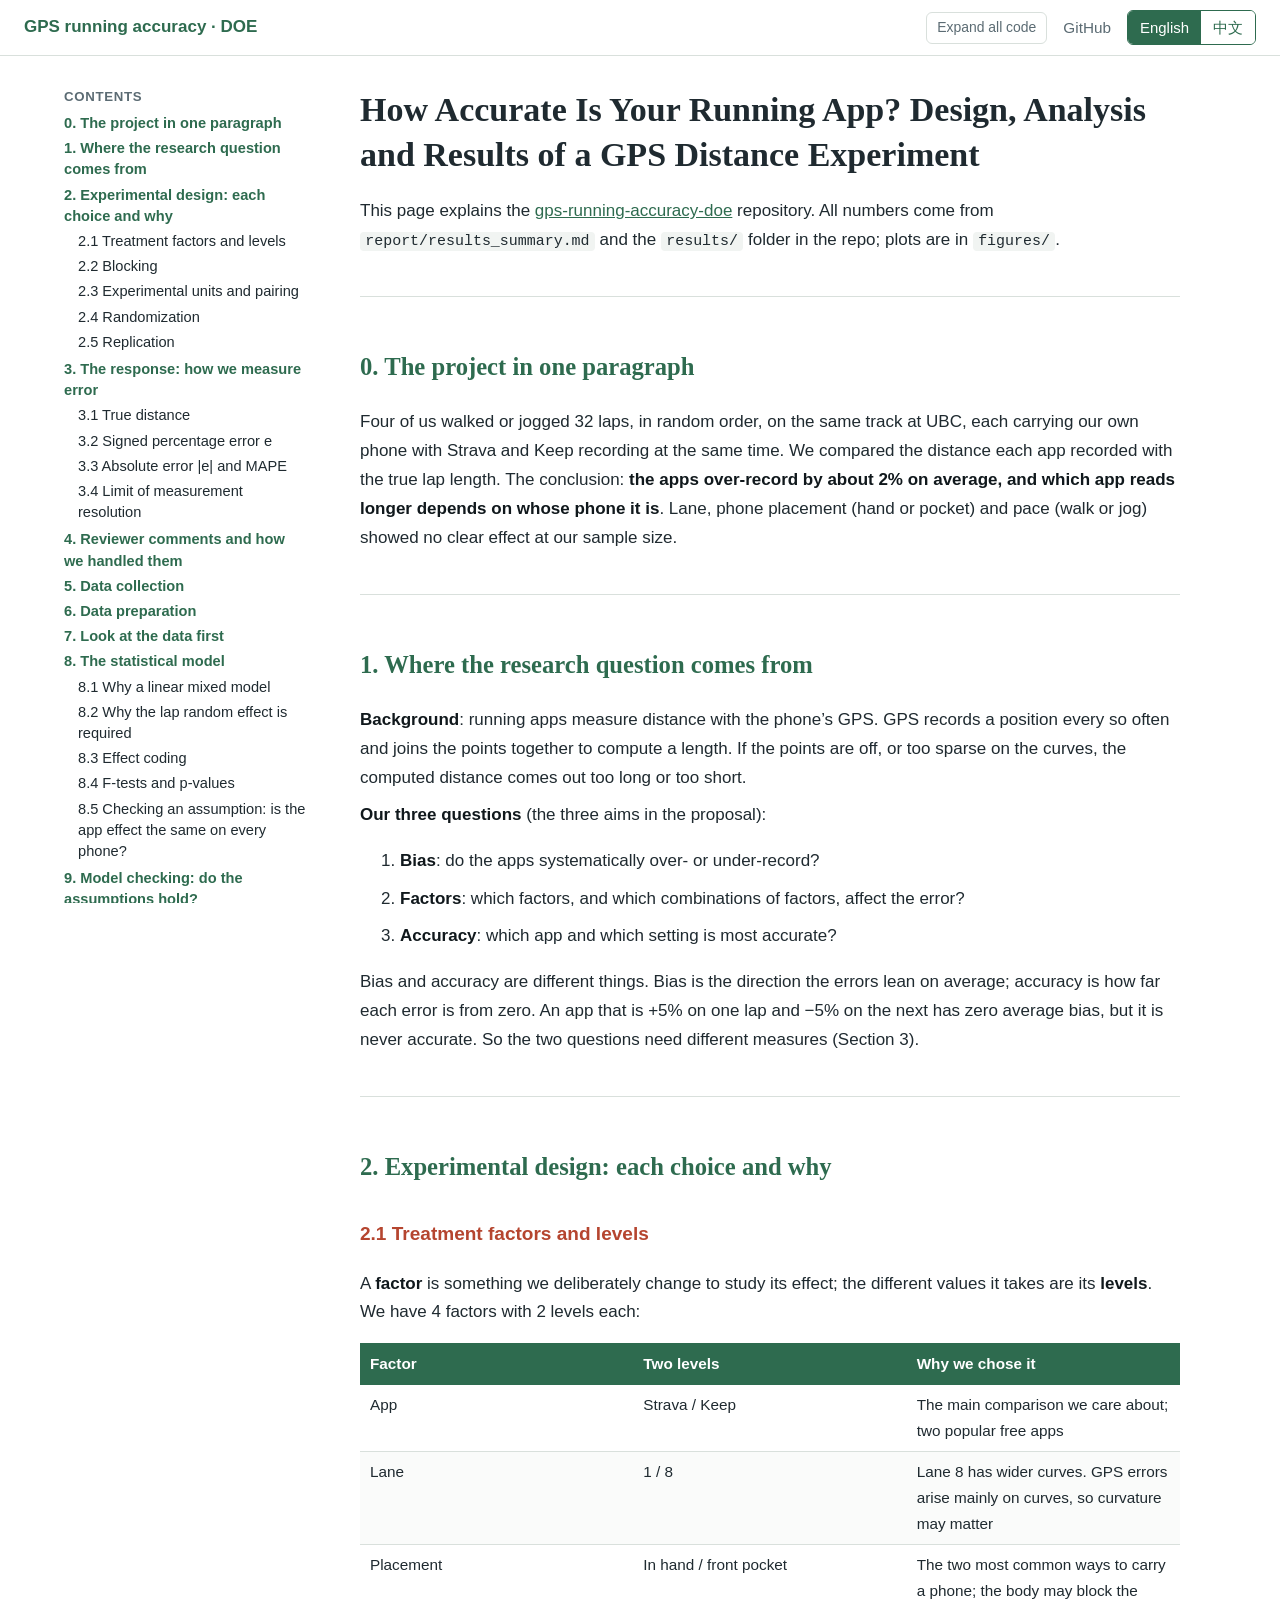
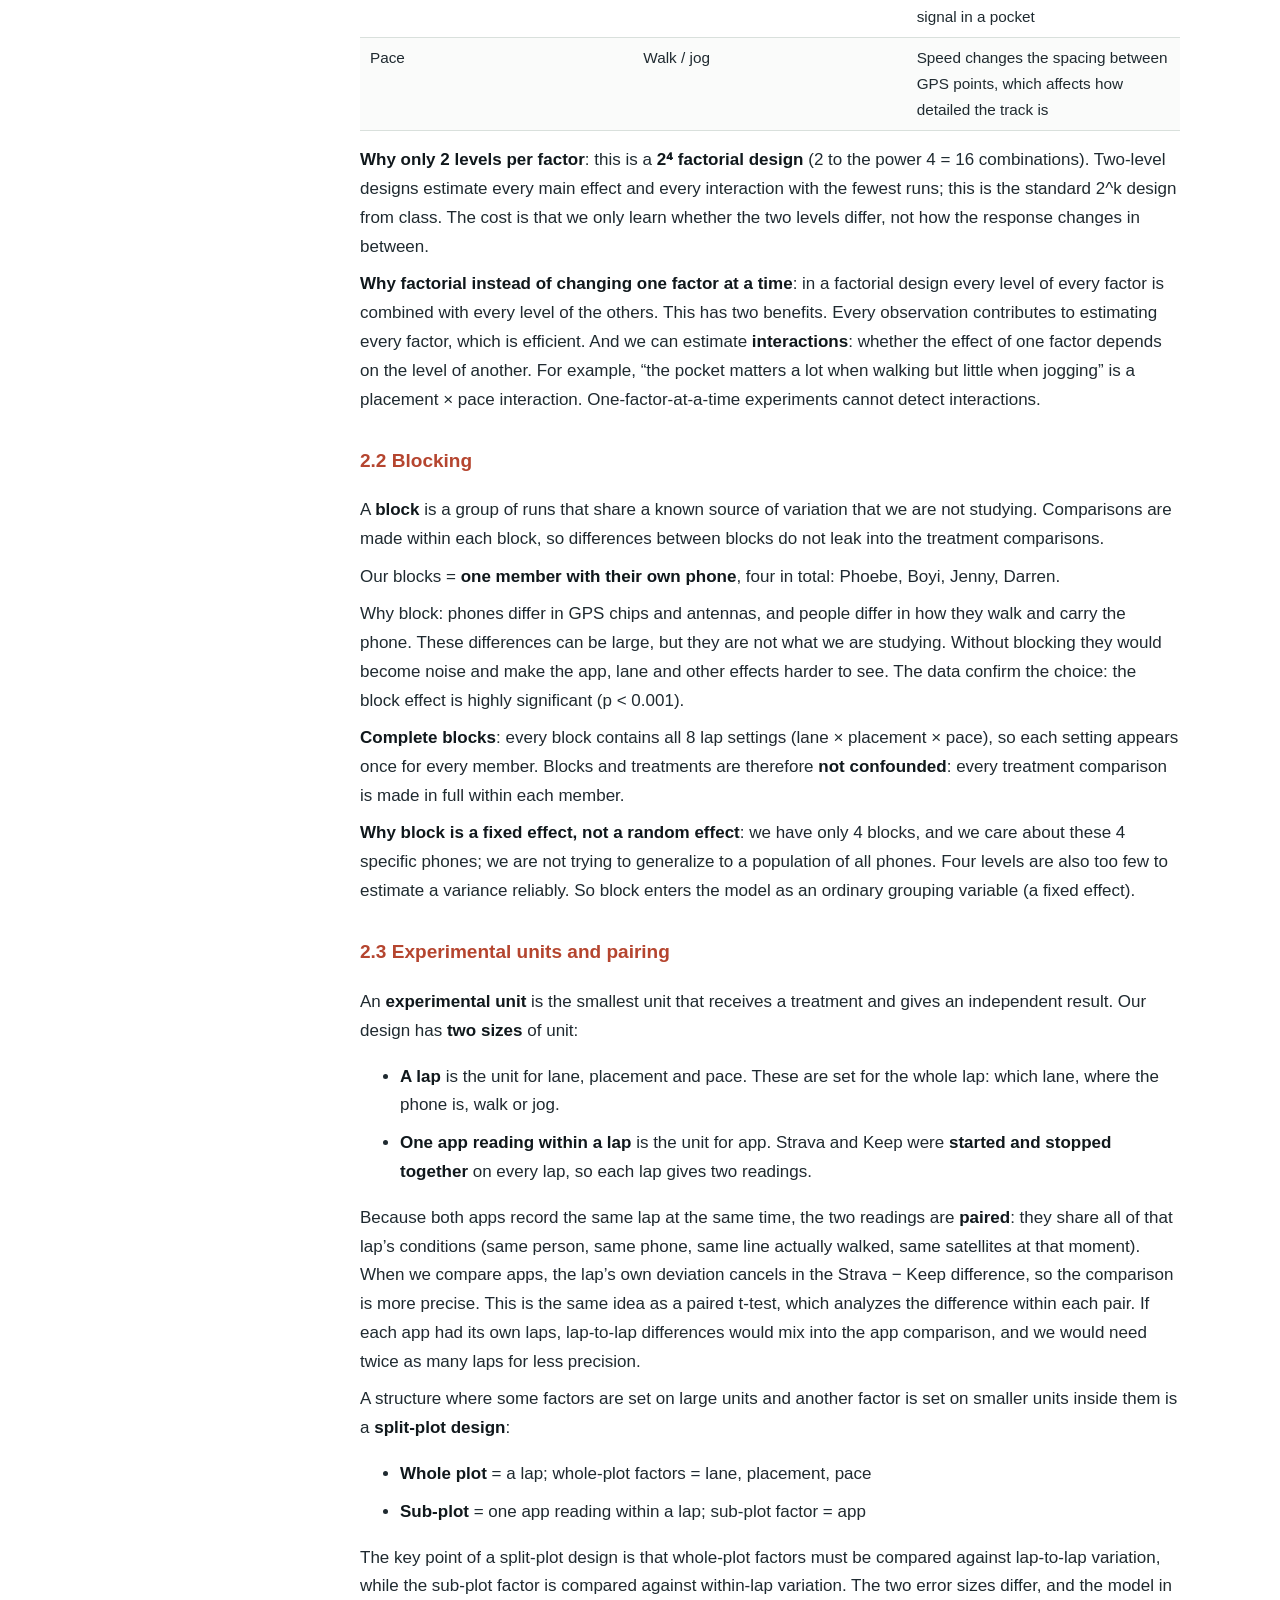
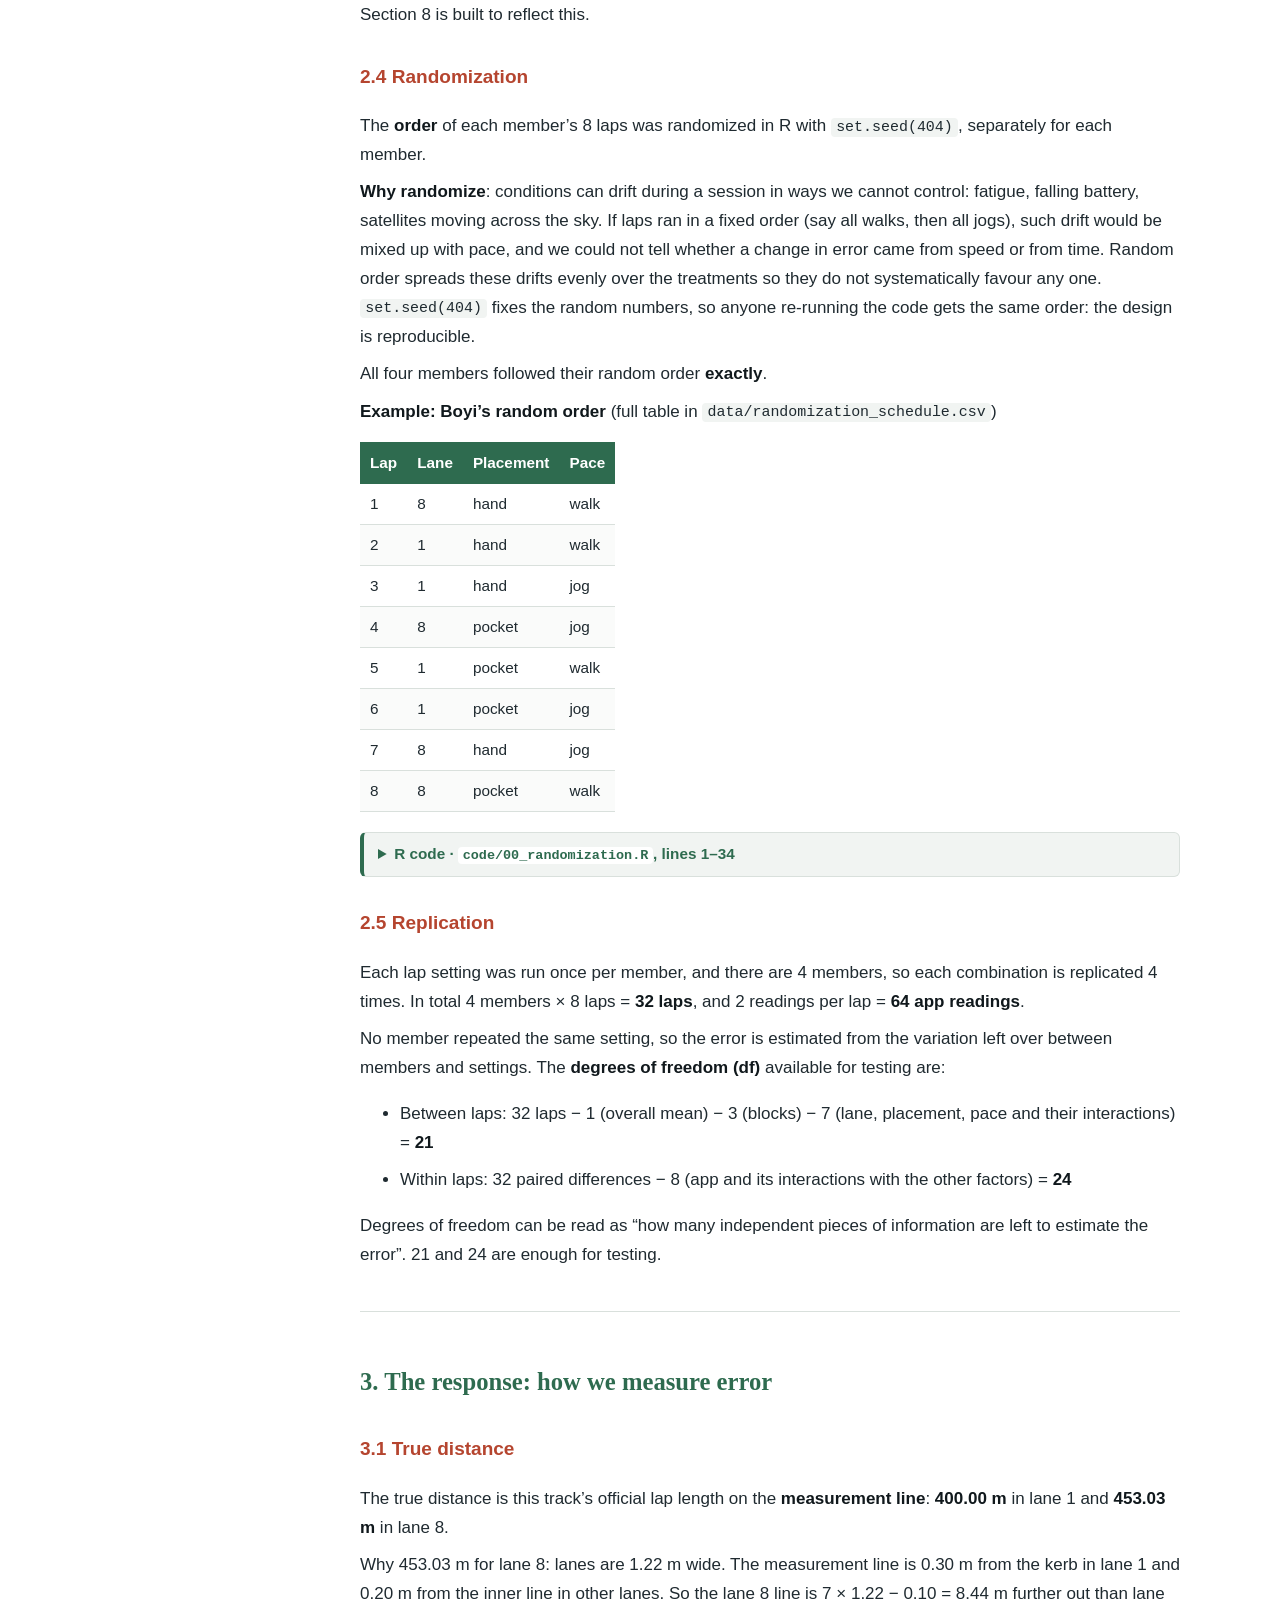
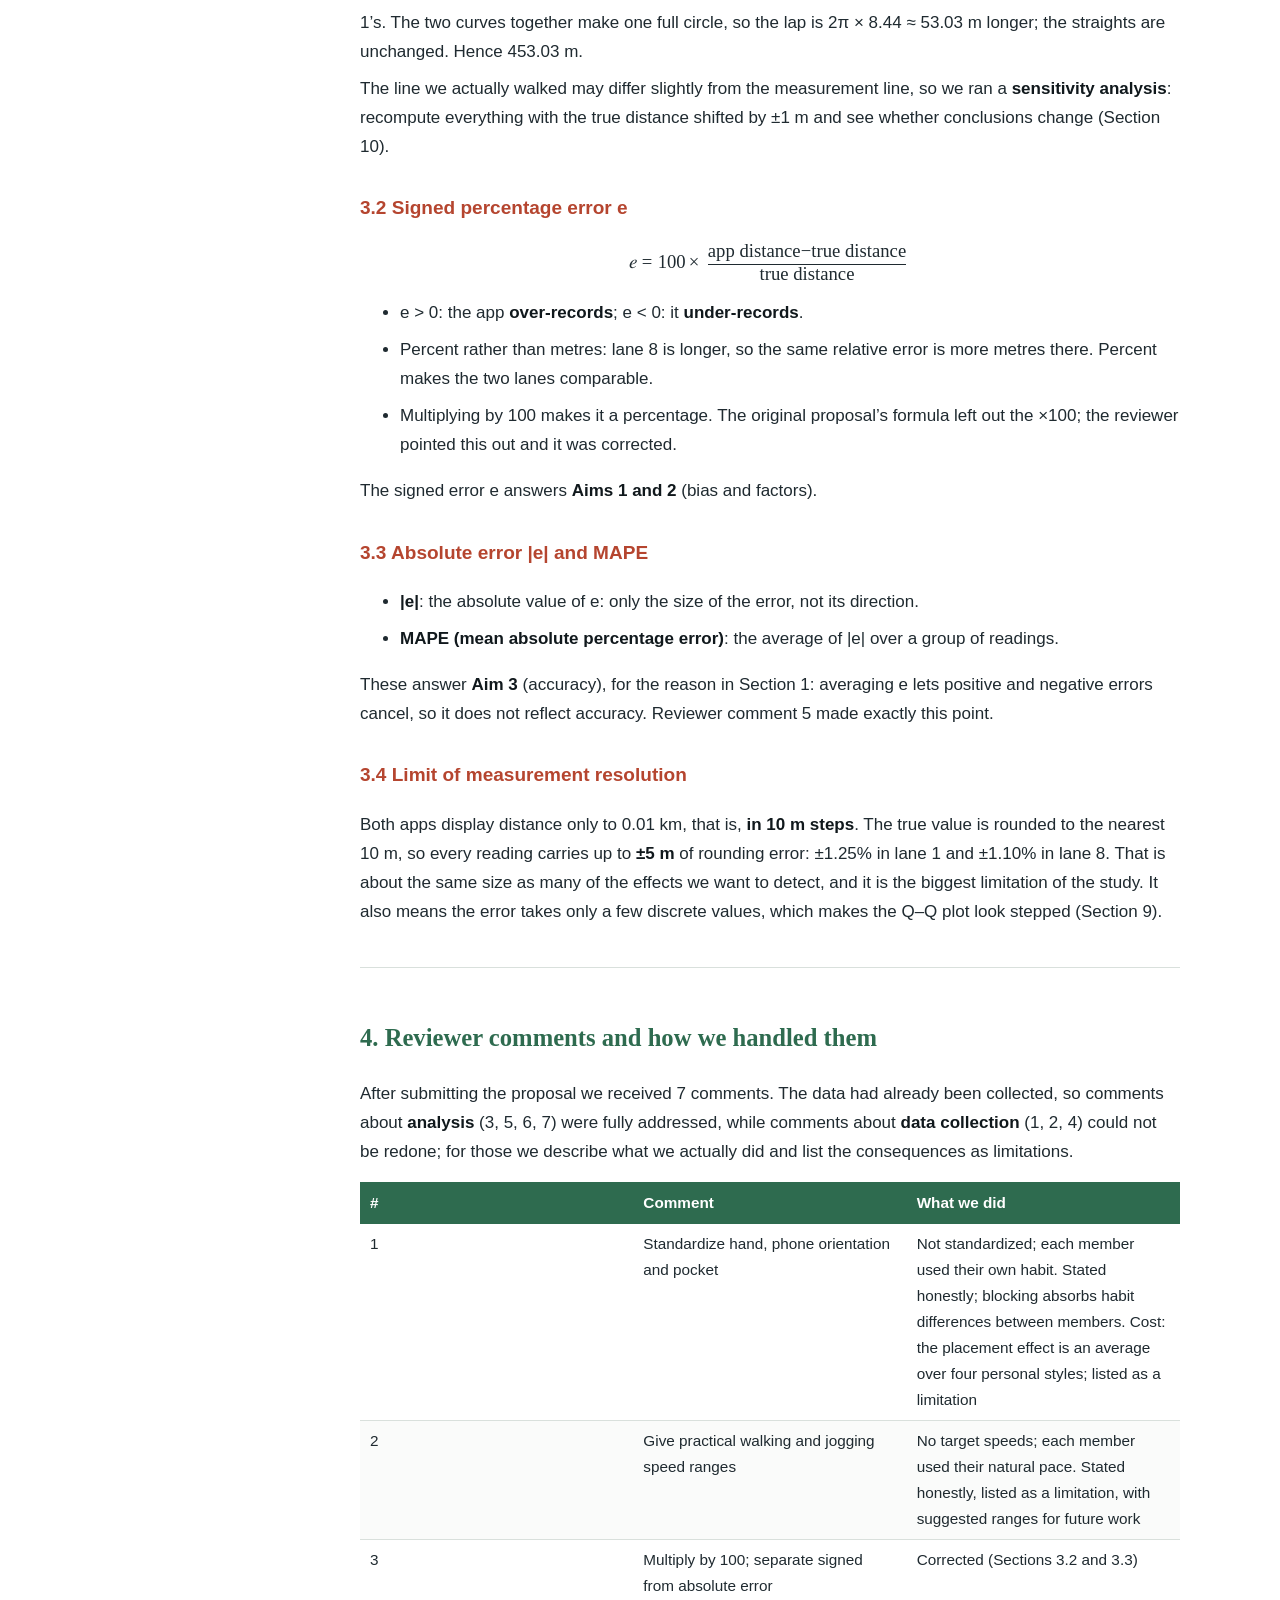
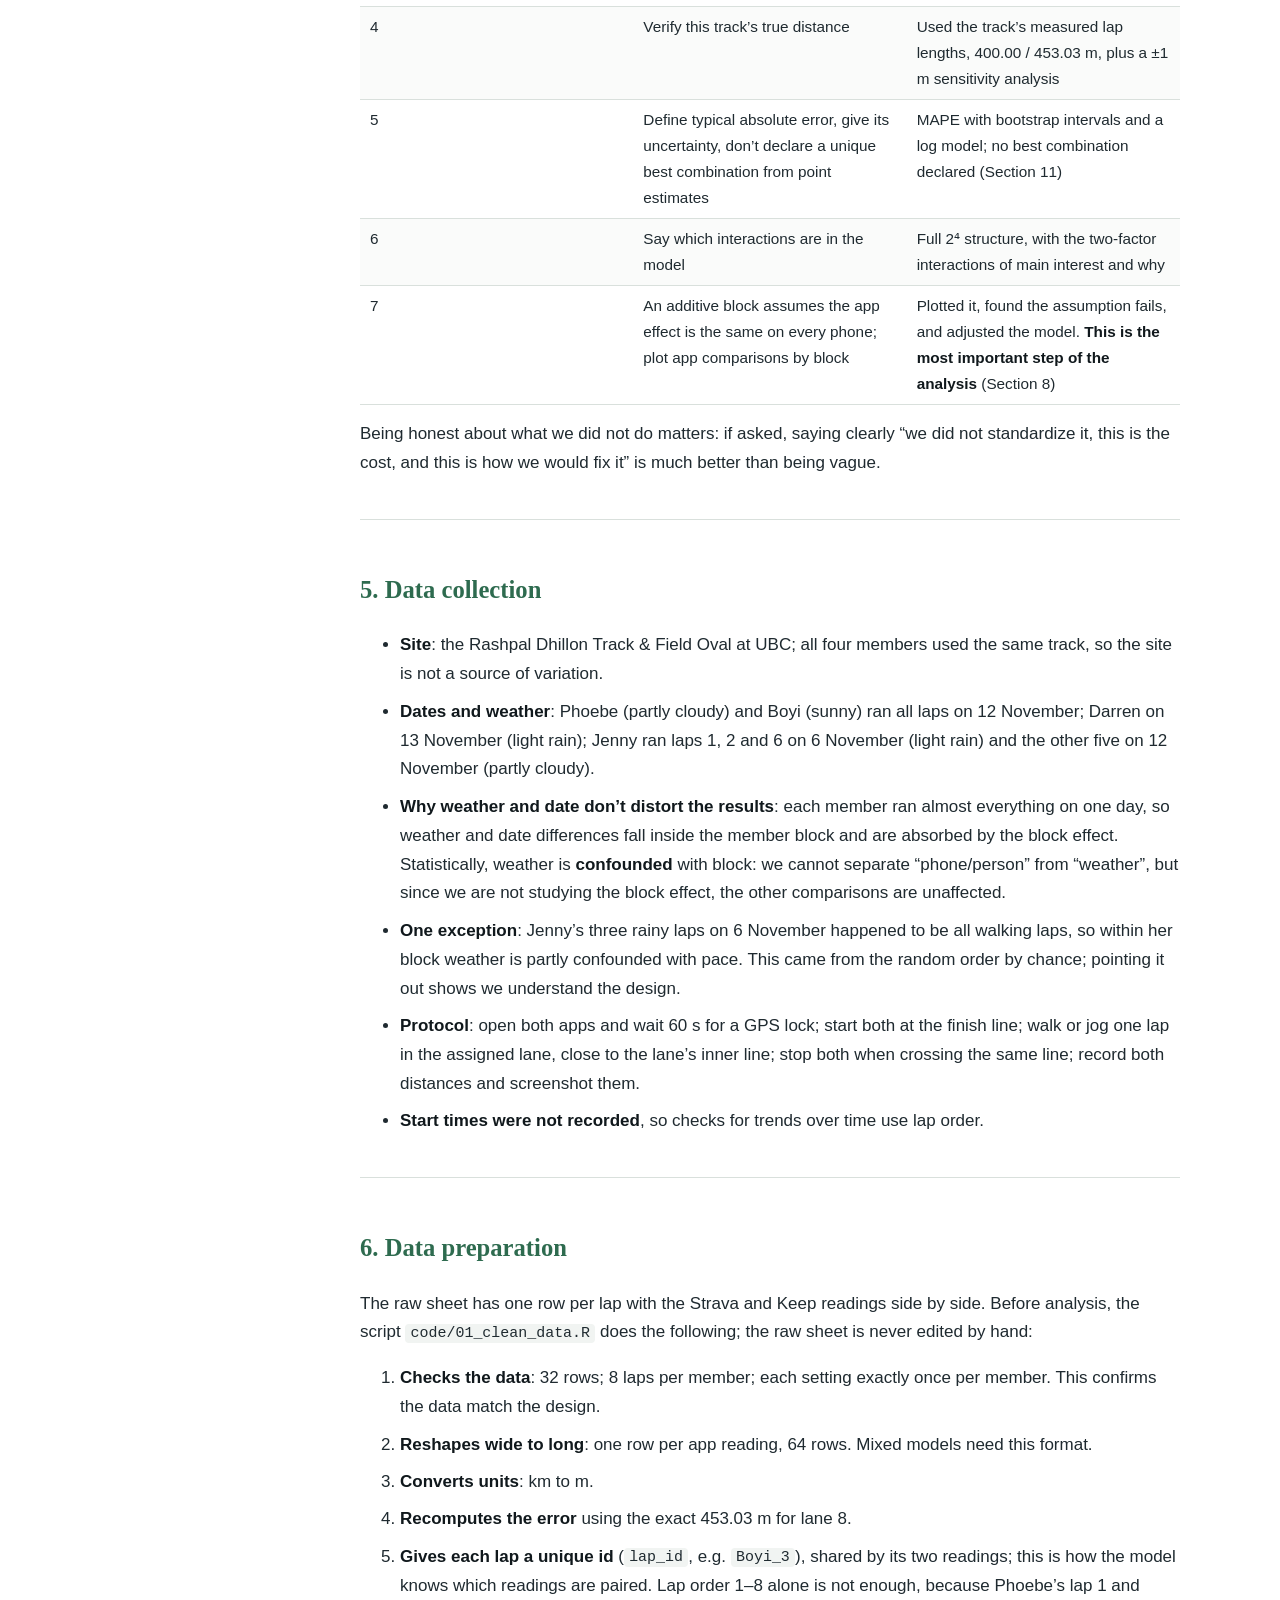
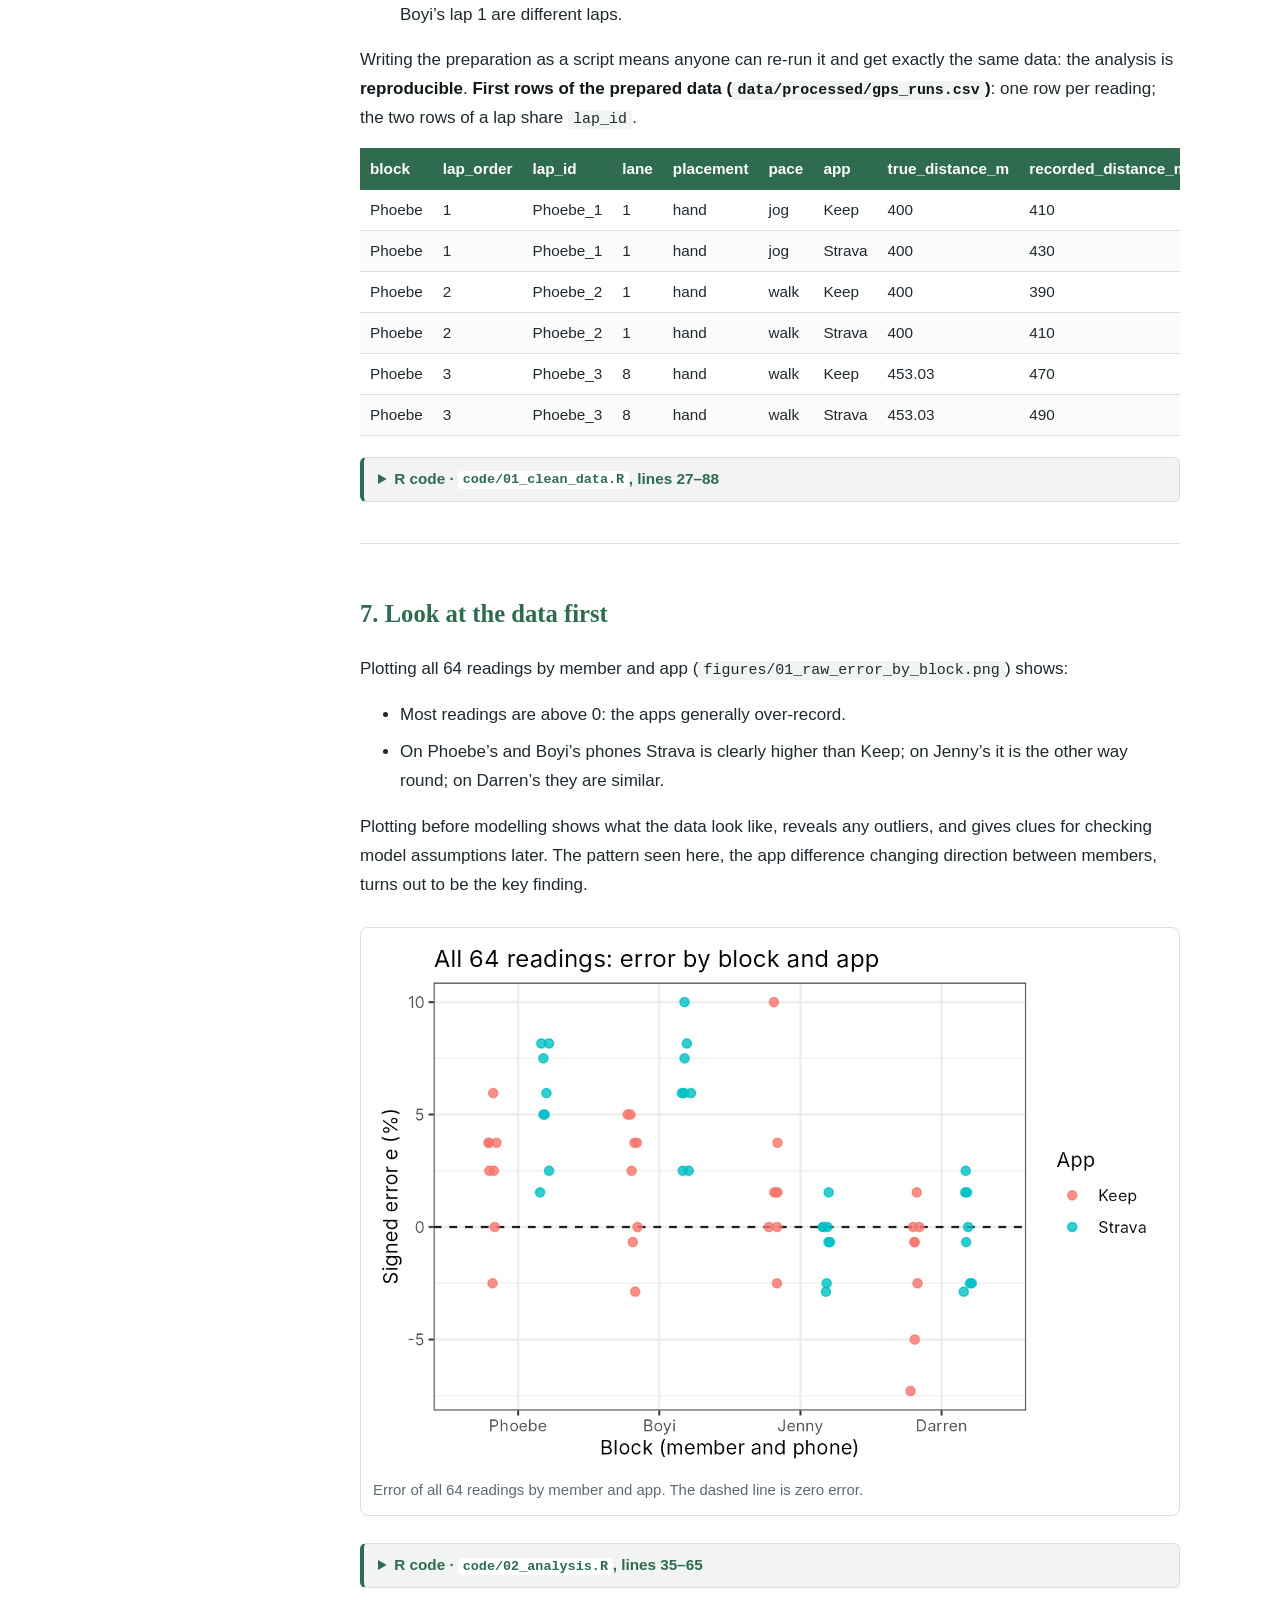
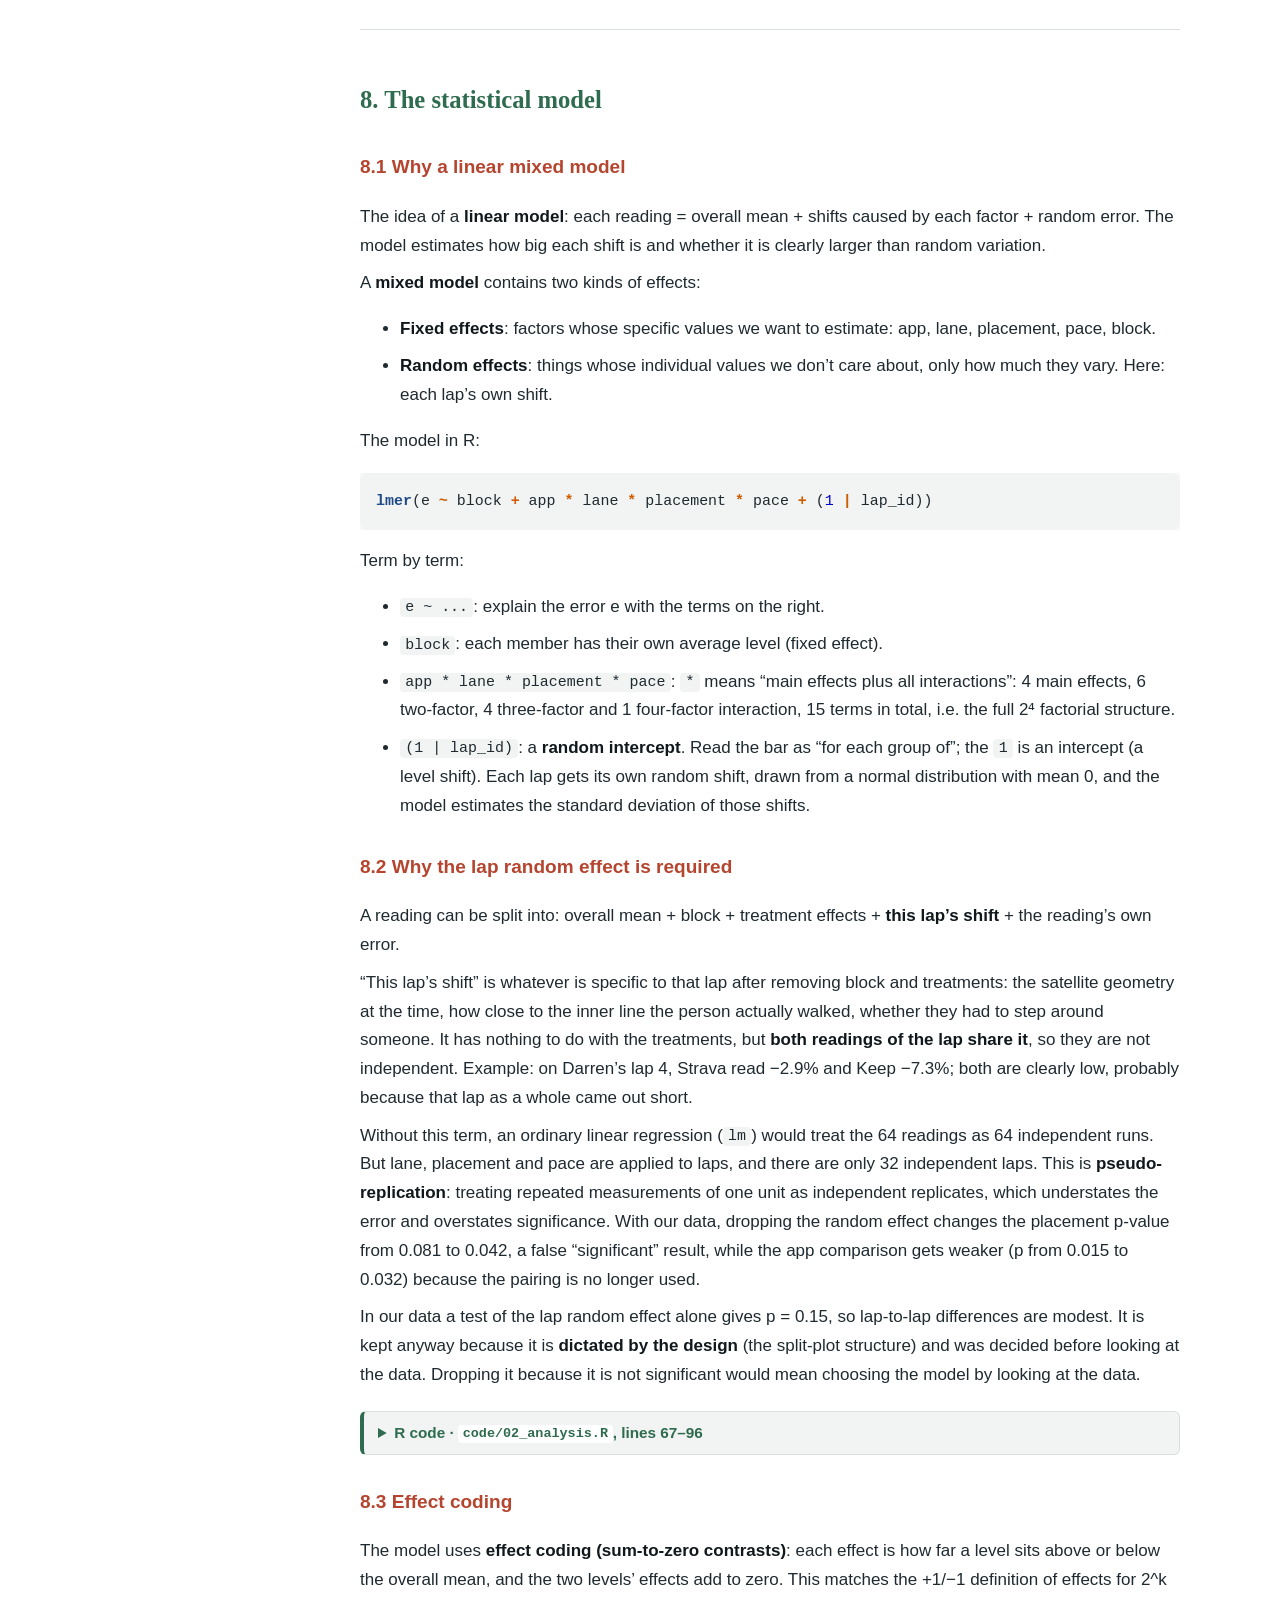
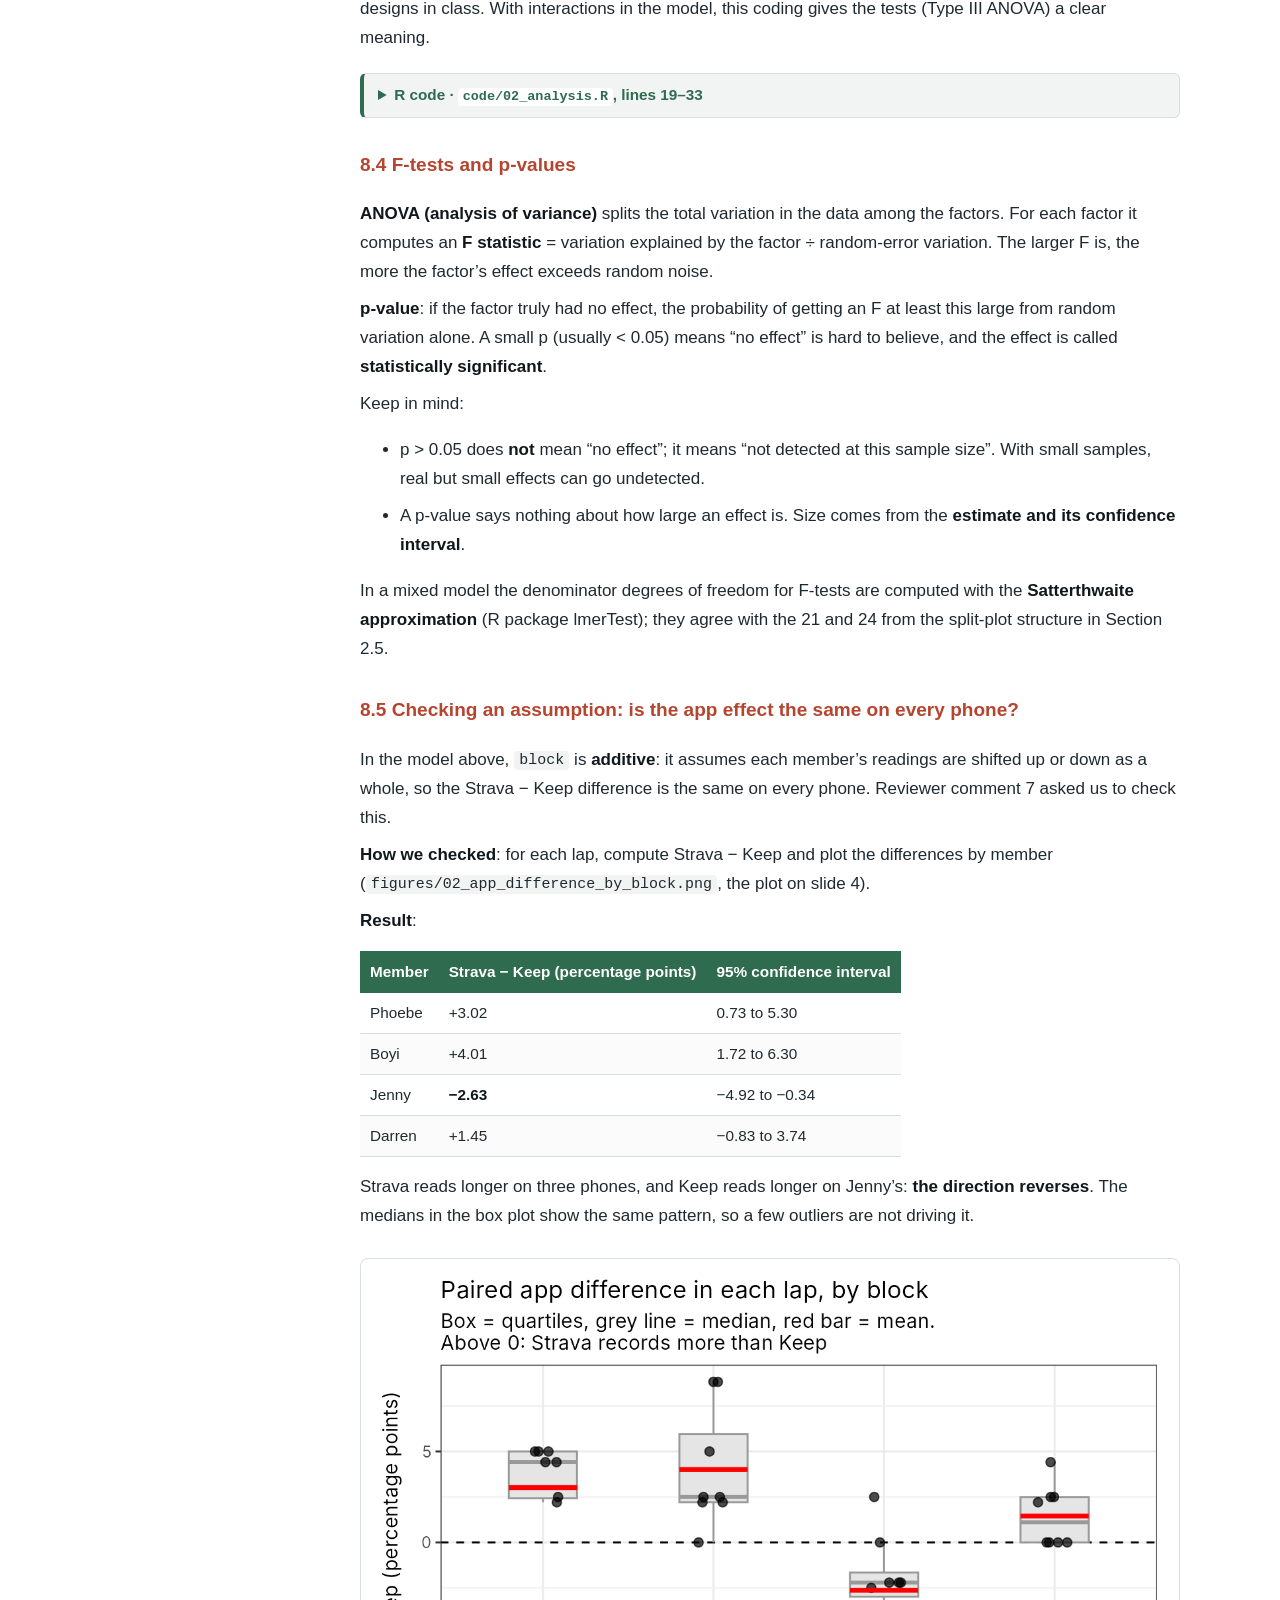
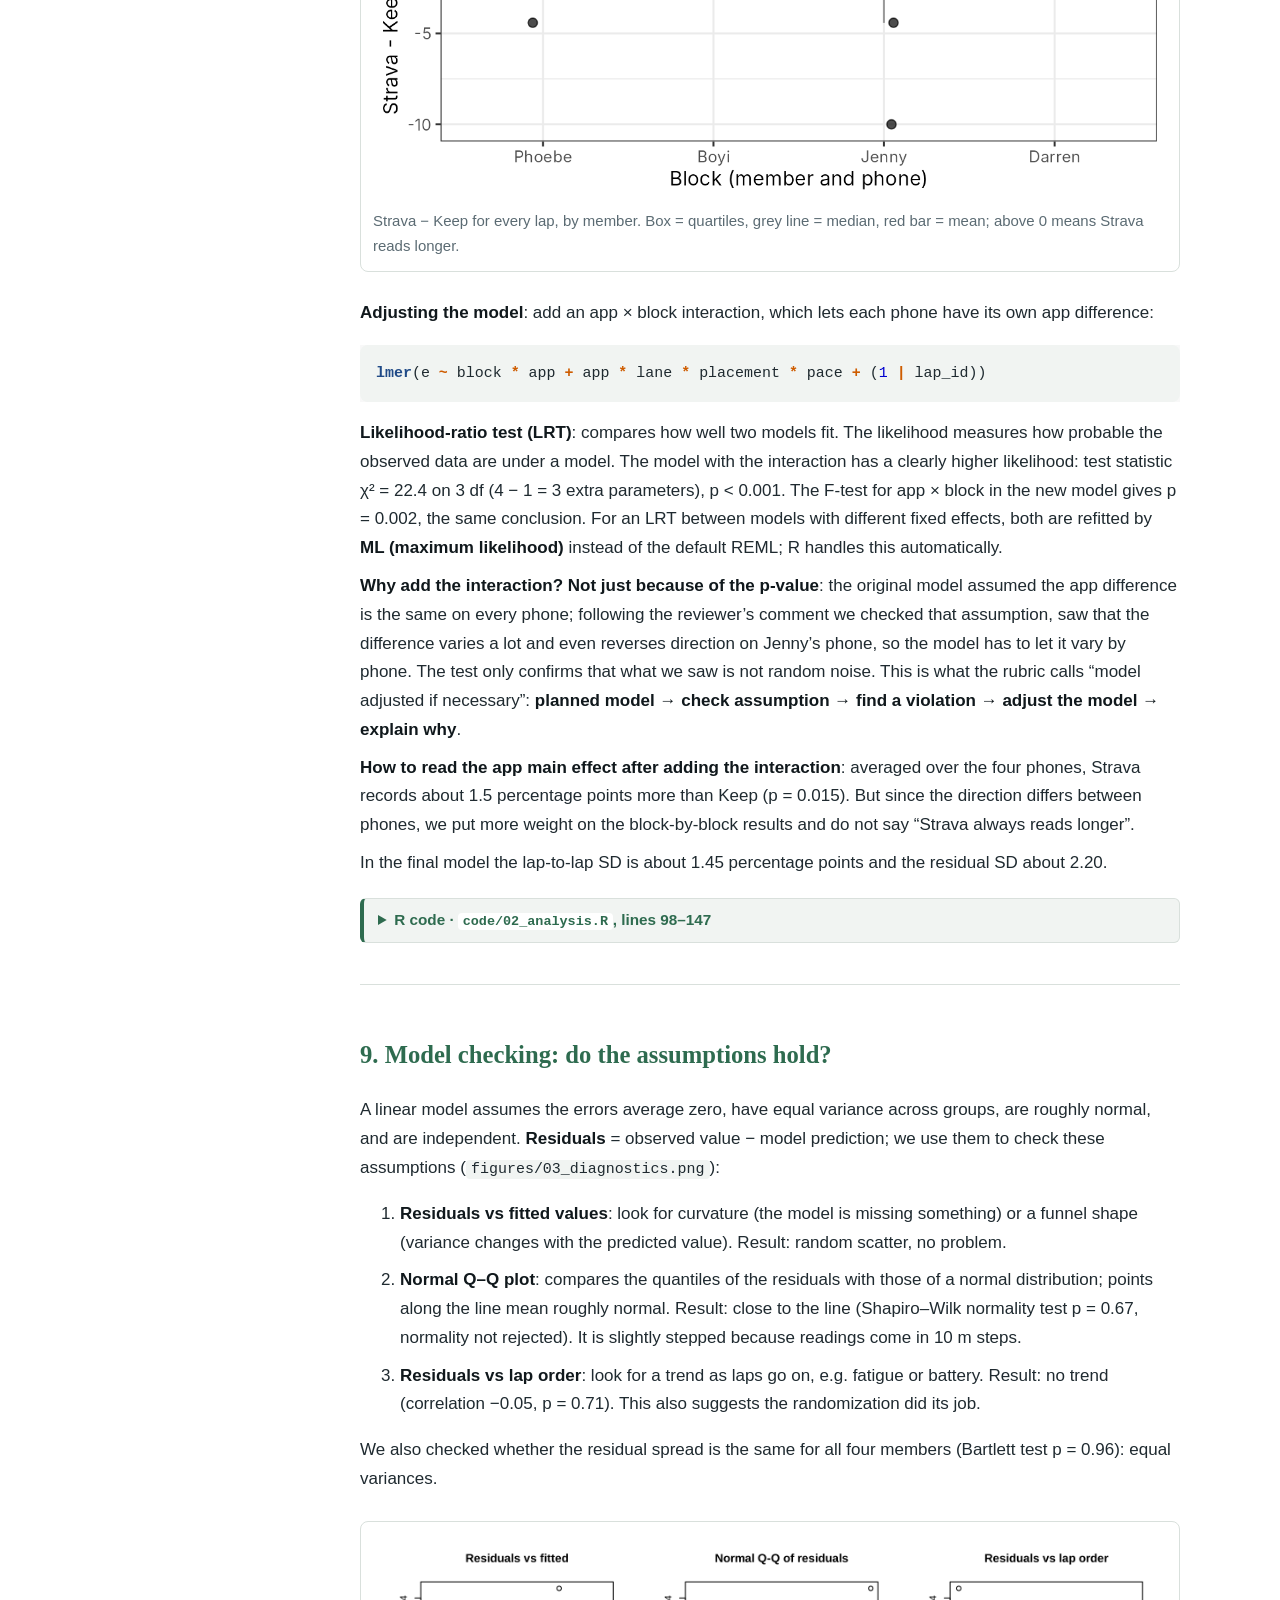
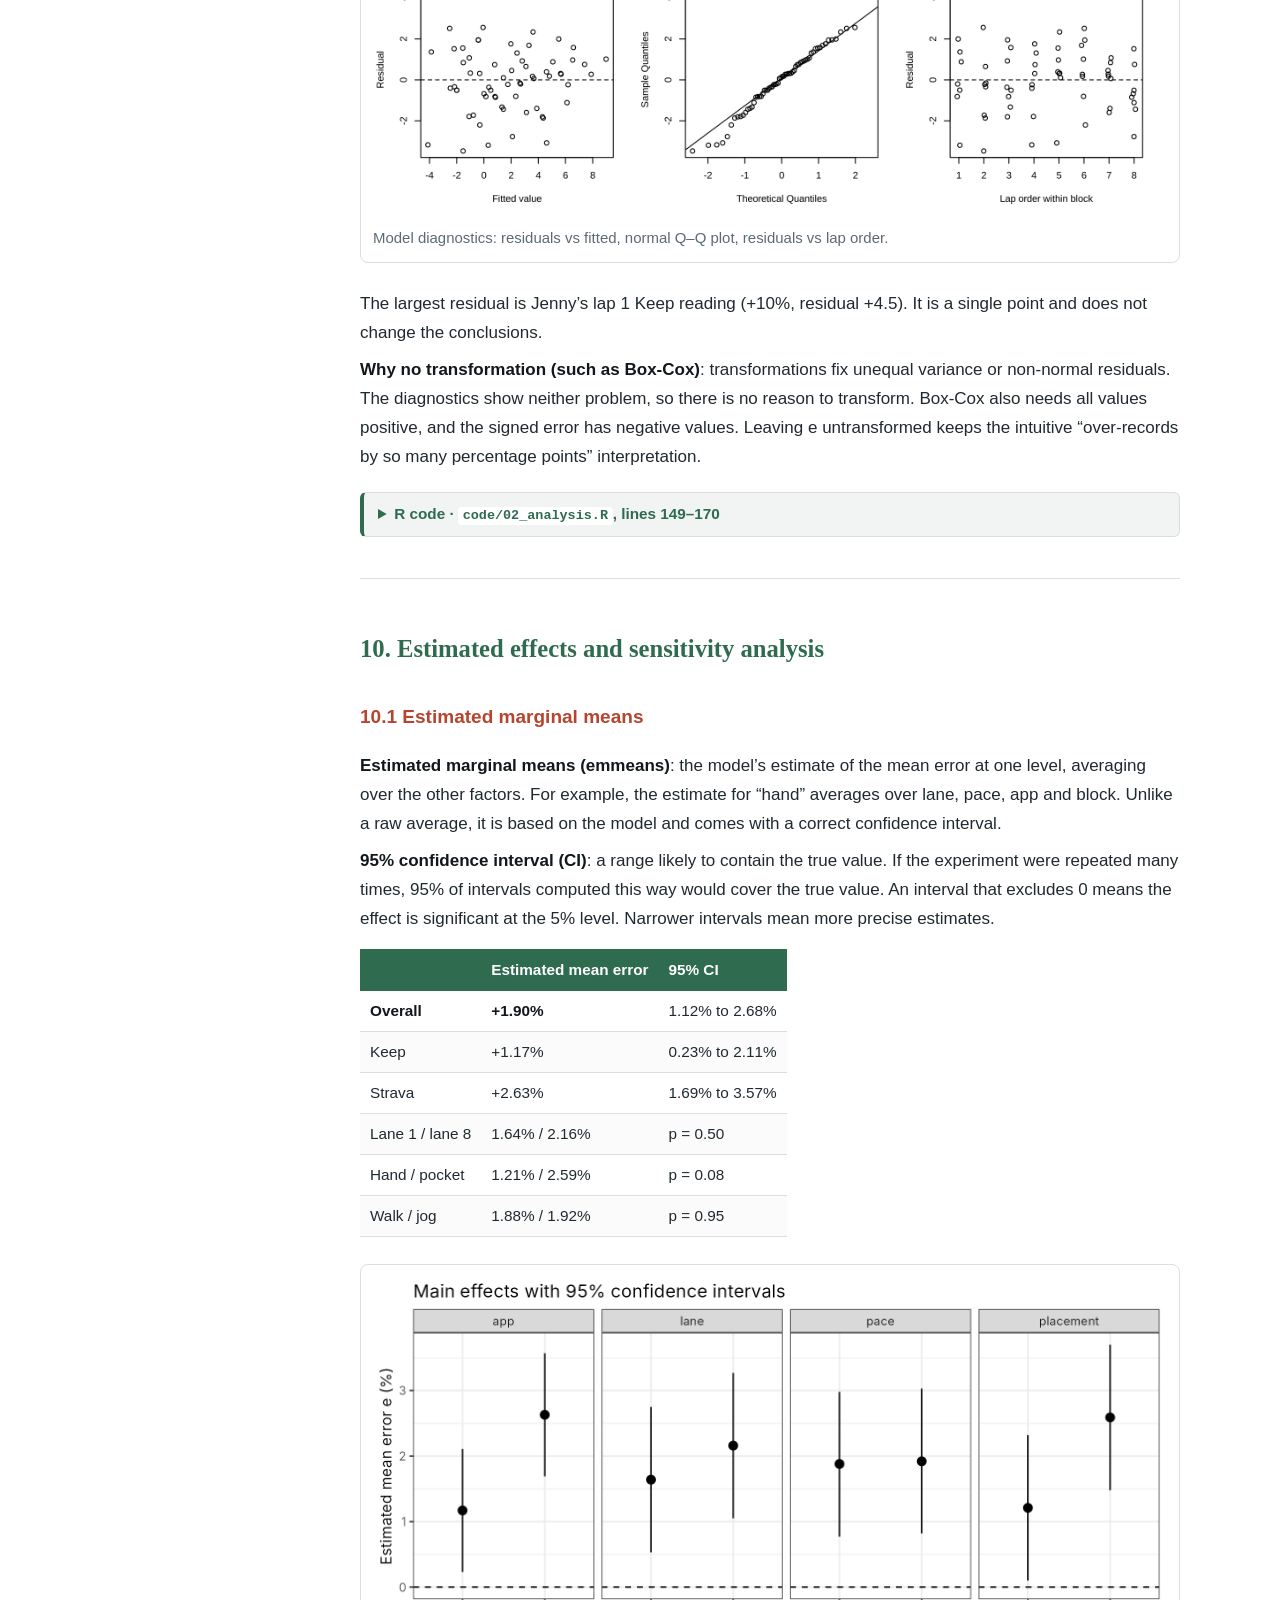
==== commit 028941db: "Print the smallest p-value among the treatment-factor interactions" ====
--- a/docs/index.html
+++ b/docs/index.html
@@ -1289,7 +1289,7 @@
 and the residual SD about 2.20.</p>
 <details class="rcode">
 <summary>
-R code · <code>code/02_analysis.R</code>, lines 98–138
+R code · <code>code/02_analysis.R</code>, lines 98–147
 </summary>
 <div class="sourceCode" id="en-cb8"><pre
 class="sourceCode r"><code class="sourceCode r"><span id="en-cb8-1"><a href="#en-cb8-1" aria-hidden="true" tabindex="-1"></a><span class="co"># ---- 4. Is the app effect the same on every phone? (review comment 7) -------</span></span>
@@ -1332,9 +1332,18 @@
 <span id="en-cb8-38"><a href="#en-cb8-38" aria-hidden="true" tabindex="-1"></a><span class="fu">write.csv</span>(app_by_block_df, <span class="st">&quot;results/app_difference_by_block.csv&quot;</span>, <span class="at">row.names =</span> <span class="cn">FALSE</span>)</span>
 <span id="en-cb8-39"><a href="#en-cb8-39" aria-hidden="true" tabindex="-1"></a></span>
 <span id="en-cb8-40"><a href="#en-cb8-40" aria-hidden="true" tabindex="-1"></a><span class="co"># The interaction is clear, so fit_int is used as the final model from here on</span></span>
-<span id="en-cb8-41"><a href="#en-cb8-41" aria-hidden="true" tabindex="-1"></a>fit <span class="ot">&lt;-</span> fit_int</span></code></pre></div>
+<span id="en-cb8-41"><a href="#en-cb8-41" aria-hidden="true" tabindex="-1"></a>fit <span class="ot">&lt;-</span> fit_int</span>
+<span id="en-cb8-42"><a href="#en-cb8-42" aria-hidden="true" tabindex="-1"></a></span>
+<span id="en-cb8-43"><a href="#en-cb8-43" aria-hidden="true" tabindex="-1"></a><span class="co"># Aim 2 also asks about interactions among the treatment factors: the</span></span>
+<span id="en-cb8-44"><a href="#en-cb8-44" aria-hidden="true" tabindex="-1"></a><span class="co"># smallest p-value among all 11 two-, three- and four-way interactions of</span></span>
+<span id="en-cb8-45"><a href="#en-cb8-45" aria-hidden="true" tabindex="-1"></a><span class="co"># app, lane, placement and pace (block:app is reported separately above)</span></span>
+<span id="en-cb8-46"><a href="#en-cb8-46" aria-hidden="true" tabindex="-1"></a>int_terms <span class="ot">&lt;-</span> <span class="fu">grep</span>(<span class="st">&quot;:&quot;</span>, <span class="fu">rownames</span>(anova_int), <span class="at">value =</span> <span class="cn">TRUE</span>)</span>
+<span id="en-cb8-47"><a href="#en-cb8-47" aria-hidden="true" tabindex="-1"></a>int_terms <span class="ot">&lt;-</span> <span class="fu">setdiff</span>(int_terms, <span class="st">&quot;block:app&quot;</span>)</span>
+<span id="en-cb8-48"><a href="#en-cb8-48" aria-hidden="true" tabindex="-1"></a>int_p <span class="ot">&lt;-</span> anova_int[int_terms, <span class="st">&quot;Pr(&gt;F)&quot;</span>]</span>
+<span id="en-cb8-49"><a href="#en-cb8-49" aria-hidden="true" tabindex="-1"></a><span class="fu">cat</span>(<span class="fu">sprintf</span>(<span class="st">&quot;Treatment-factor interactions: %d terms, smallest p = %.2f (%s)</span><span class="sc">\n</span><span class="st">&quot;</span>,</span>
+<span id="en-cb8-50"><a href="#en-cb8-50" aria-hidden="true" tabindex="-1"></a>            <span class="fu">length</span>(int_terms), <span class="fu">min</span>(int_p), int_terms[<span class="fu">which.min</span>(int_p)]))</span></code></pre></div>
 <p class="rcode-link">
-<a href="https://github.com/z-boyi/gps-running-accuracy-doe/blob/main/code/02_analysis.R#L98-L138">View
+<a href="https://github.com/z-boyi/gps-running-accuracy-doe/blob/main/code/02_analysis.R#L98-L147">View
 on GitHub</a>
 </p>
 </details>
@@ -1377,7 +1386,7 @@
 “over-records by so many percentage points” interpretation.</p>
 <details class="rcode">
 <summary>
-R code · <code>code/02_analysis.R</code>, lines 140–161
+R code · <code>code/02_analysis.R</code>, lines 149–170
 </summary>
 <div class="sourceCode" id="en-cb9"><pre
 class="sourceCode r"><code class="sourceCode r"><span id="en-cb9-1"><a href="#en-cb9-1" aria-hidden="true" tabindex="-1"></a><span class="co"># ---- 5. Model checking ------------------------------------------------------</span></span>
@@ -1403,7 +1412,7 @@
 <span id="en-cb9-21"><a href="#en-cb9-21" aria-hidden="true" tabindex="-1"></a><span class="fu">print</span>(<span class="fu">cor.test</span>(dat<span class="sc">$</span>resid, dat<span class="sc">$</span>lap_order))         <span class="co"># trend over the session?</span></span>
 <span id="en-cb9-22"><a href="#en-cb9-22" aria-hidden="true" tabindex="-1"></a><span class="fu">print</span>(<span class="fu">bartlett.test</span>(resid <span class="sc">~</span> block, <span class="at">data =</span> dat))   <span class="co"># equal spread across blocks?</span></span></code></pre></div>
 <p class="rcode-link">
-<a href="https://github.com/z-boyi/gps-running-accuracy-doe/blob/main/code/02_analysis.R#L140-L161">View
+<a href="https://github.com/z-boyi/gps-running-accuracy-doe/blob/main/code/02_analysis.R#L149-L170">View
 on GitHub</a>
 </p>
 </details>
@@ -1496,7 +1505,7 @@
 read with care.</p>
 <details class="rcode">
 <summary>
-R code · <code>code/02_analysis.R</code>, lines 163–218
+R code · <code>code/02_analysis.R</code>, lines 172–227
 </summary>
 <div class="sourceCode" id="en-cb10"><pre
 class="sourceCode r"><code class="sourceCode r"><span id="en-cb10-1"><a href="#en-cb10-1" aria-hidden="true" tabindex="-1"></a><span class="co"># ---- 6. Estimated effects (aims 1 and 2) ------------------------------------</span></span>
@@ -1556,7 +1565,7 @@
 <span id="en-cb10-55"><a href="#en-cb10-55" aria-hidden="true" tabindex="-1"></a>  <span class="fu">theme_bw</span>()</span>
 <span id="en-cb10-56"><a href="#en-cb10-56" aria-hidden="true" tabindex="-1"></a><span class="fu">ggsave</span>(<span class="st">&quot;figures/05_interactions.png&quot;</span>, p_int, <span class="at">width =</span> <span class="dv">8</span>, <span class="at">height =</span> <span class="dv">6</span>, <span class="at">dpi =</span> <span class="dv">200</span>)</span></code></pre></div>
 <p class="rcode-link">
-<a href="https://github.com/z-boyi/gps-running-accuracy-doe/blob/main/code/02_analysis.R#L163-L218">View
+<a href="https://github.com/z-boyi/gps-running-accuracy-doe/blob/main/code/02_analysis.R#L172-L227">View
 on GitHub</a>
 </p>
 </details>
@@ -1605,7 +1614,7 @@
 conclusion does not depend on that assumption.</p>
 <details class="rcode">
 <summary>
-R code · <code>code/02_analysis.R</code>, lines 220–233
+R code · <code>code/02_analysis.R</code>, lines 229–242
 </summary>
 <div class="sourceCode" id="en-cb11"><pre
 class="sourceCode r"><code class="sourceCode r"><span id="en-cb11-1"><a href="#en-cb11-1" aria-hidden="true" tabindex="-1"></a><span class="co"># ---- 7. Sensitivity to the true lap length ----------------------------------</span></span>
@@ -1623,7 +1632,7 @@
 <span id="en-cb11-13"><a href="#en-cb11-13" aria-hidden="true" tabindex="-1"></a>              a[<span class="st">&quot;block:app&quot;</span>, <span class="st">&quot;Pr(&gt;F)&quot;</span>], a[<span class="st">&quot;app&quot;</span>, <span class="st">&quot;Pr(&gt;F)&quot;</span>]))</span>
 <span id="en-cb11-14"><a href="#en-cb11-14" aria-hidden="true" tabindex="-1"></a>}</span></code></pre></div>
 <p class="rcode-link">
-<a href="https://github.com/z-boyi/gps-running-accuracy-doe/blob/main/code/02_analysis.R#L220-L233">View
+<a href="https://github.com/z-boyi/gps-running-accuracy-doe/blob/main/code/02_analysis.R#L229-L242">View
 on GitHub</a>
 </p>
 </details>
@@ -2861,7 +2870,7 @@
 个百分点。</p>
 <details class="rcode">
 <summary>
-R 代码 · <code>code/02_analysis.R</code> 第 98–138 行
+R 代码 · <code>code/02_analysis.R</code> 第 98–147 行
 </summary>
 <div class="sourceCode" id="zh-cb8"><pre
 class="sourceCode r"><code class="sourceCode r"><span id="zh-cb8-1"><a href="#zh-cb8-1" aria-hidden="true" tabindex="-1"></a><span class="co"># ---- 4. Is the app effect the same on every phone? (review comment 7) -------</span></span>
@@ -2904,9 +2913,18 @@
 <span id="zh-cb8-38"><a href="#zh-cb8-38" aria-hidden="true" tabindex="-1"></a><span class="fu">write.csv</span>(app_by_block_df, <span class="st">&quot;results/app_difference_by_block.csv&quot;</span>, <span class="at">row.names =</span> <span class="cn">FALSE</span>)</span>
 <span id="zh-cb8-39"><a href="#zh-cb8-39" aria-hidden="true" tabindex="-1"></a></span>
 <span id="zh-cb8-40"><a href="#zh-cb8-40" aria-hidden="true" tabindex="-1"></a><span class="co"># The interaction is clear, so fit_int is used as the final model from here on</span></span>
-<span id="zh-cb8-41"><a href="#zh-cb8-41" aria-hidden="true" tabindex="-1"></a>fit <span class="ot">&lt;-</span> fit_int</span></code></pre></div>
+<span id="zh-cb8-41"><a href="#zh-cb8-41" aria-hidden="true" tabindex="-1"></a>fit <span class="ot">&lt;-</span> fit_int</span>
+<span id="zh-cb8-42"><a href="#zh-cb8-42" aria-hidden="true" tabindex="-1"></a></span>
+<span id="zh-cb8-43"><a href="#zh-cb8-43" aria-hidden="true" tabindex="-1"></a><span class="co"># Aim 2 also asks about interactions among the treatment factors: the</span></span>
+<span id="zh-cb8-44"><a href="#zh-cb8-44" aria-hidden="true" tabindex="-1"></a><span class="co"># smallest p-value among all 11 two-, three- and four-way interactions of</span></span>
+<span id="zh-cb8-45"><a href="#zh-cb8-45" aria-hidden="true" tabindex="-1"></a><span class="co"># app, lane, placement and pace (block:app is reported separately above)</span></span>
+<span id="zh-cb8-46"><a href="#zh-cb8-46" aria-hidden="true" tabindex="-1"></a>int_terms <span class="ot">&lt;-</span> <span class="fu">grep</span>(<span class="st">&quot;:&quot;</span>, <span class="fu">rownames</span>(anova_int), <span class="at">value =</span> <span class="cn">TRUE</span>)</span>
+<span id="zh-cb8-47"><a href="#zh-cb8-47" aria-hidden="true" tabindex="-1"></a>int_terms <span class="ot">&lt;-</span> <span class="fu">setdiff</span>(int_terms, <span class="st">&quot;block:app&quot;</span>)</span>
+<span id="zh-cb8-48"><a href="#zh-cb8-48" aria-hidden="true" tabindex="-1"></a>int_p <span class="ot">&lt;-</span> anova_int[int_terms, <span class="st">&quot;Pr(&gt;F)&quot;</span>]</span>
+<span id="zh-cb8-49"><a href="#zh-cb8-49" aria-hidden="true" tabindex="-1"></a><span class="fu">cat</span>(<span class="fu">sprintf</span>(<span class="st">&quot;Treatment-factor interactions: %d terms, smallest p = %.2f (%s)</span><span class="sc">\n</span><span class="st">&quot;</span>,</span>
+<span id="zh-cb8-50"><a href="#zh-cb8-50" aria-hidden="true" tabindex="-1"></a>            <span class="fu">length</span>(int_terms), <span class="fu">min</span>(int_p), int_terms[<span class="fu">which.min</span>(int_p)]))</span></code></pre></div>
 <p class="rcode-link">
-<a href="https://github.com/z-boyi/gps-running-accuracy-doe/blob/main/code/02_analysis.R#L98-L138">在
+<a href="https://github.com/z-boyi/gps-running-accuracy-doe/blob/main/code/02_analysis.R#L98-L147">在
 GitHub 上查看</a>
 </p>
 </details>
@@ -2942,7 +2960,7 @@
 要求数据全部为正，没法直接用。不变换还能保留“多记几个百分点”这种直观解释。</p>
 <details class="rcode">
 <summary>
-R 代码 · <code>code/02_analysis.R</code> 第 140–161 行
+R 代码 · <code>code/02_analysis.R</code> 第 149–170 行
 </summary>
 <div class="sourceCode" id="zh-cb9"><pre
 class="sourceCode r"><code class="sourceCode r"><span id="zh-cb9-1"><a href="#zh-cb9-1" aria-hidden="true" tabindex="-1"></a><span class="co"># ---- 5. Model checking ------------------------------------------------------</span></span>
@@ -2968,7 +2986,7 @@
 <span id="zh-cb9-21"><a href="#zh-cb9-21" aria-hidden="true" tabindex="-1"></a><span class="fu">print</span>(<span class="fu">cor.test</span>(dat<span class="sc">$</span>resid, dat<span class="sc">$</span>lap_order))         <span class="co"># trend over the session?</span></span>
 <span id="zh-cb9-22"><a href="#zh-cb9-22" aria-hidden="true" tabindex="-1"></a><span class="fu">print</span>(<span class="fu">bartlett.test</span>(resid <span class="sc">~</span> block, <span class="at">data =</span> dat))   <span class="co"># equal spread across blocks?</span></span></code></pre></div>
 <p class="rcode-link">
-<a href="https://github.com/z-boyi/gps-running-accuracy-doe/blob/main/code/02_analysis.R#L140-L161">在
+<a href="https://github.com/z-boyi/gps-running-accuracy-doe/blob/main/code/02_analysis.R#L149-L170">在
 GitHub 上查看</a>
 </p>
 </details>
@@ -3052,7 +3070,7 @@
 的精度限制，功效有限。所以“没检测到”要谨慎解读。</p>
 <details class="rcode">
 <summary>
-R 代码 · <code>code/02_analysis.R</code> 第 163–218 行
+R 代码 · <code>code/02_analysis.R</code> 第 172–227 行
 </summary>
 <div class="sourceCode" id="zh-cb10"><pre
 class="sourceCode r"><code class="sourceCode r"><span id="zh-cb10-1"><a href="#zh-cb10-1" aria-hidden="true" tabindex="-1"></a><span class="co"># ---- 6. Estimated effects (aims 1 and 2) ------------------------------------</span></span>
@@ -3112,7 +3130,7 @@
 <span id="zh-cb10-55"><a href="#zh-cb10-55" aria-hidden="true" tabindex="-1"></a>  <span class="fu">theme_bw</span>()</span>
 <span id="zh-cb10-56"><a href="#zh-cb10-56" aria-hidden="true" tabindex="-1"></a><span class="fu">ggsave</span>(<span class="st">&quot;figures/05_interactions.png&quot;</span>, p_int, <span class="at">width =</span> <span class="dv">8</span>, <span class="at">height =</span> <span class="dv">6</span>, <span class="at">dpi =</span> <span class="dv">200</span>)</span></code></pre></div>
 <p class="rcode-link">
-<a href="https://github.com/z-boyi/gps-running-accuracy-doe/blob/main/code/02_analysis.R#L163-L218">在
+<a href="https://github.com/z-boyi/gps-running-accuracy-doe/blob/main/code/02_analysis.R#L172-L227">在
 GitHub 上查看</a>
 </p>
 </details>
@@ -3154,7 +3172,7 @@
 <p><strong>敏感性分析</strong>的一般含义：改变一个不确定的假设，看结论是否稳定。结论不变，说明它不依赖这个假设。</p>
 <details class="rcode">
 <summary>
-R 代码 · <code>code/02_analysis.R</code> 第 220–233 行
+R 代码 · <code>code/02_analysis.R</code> 第 229–242 行
 </summary>
 <div class="sourceCode" id="zh-cb11"><pre
 class="sourceCode r"><code class="sourceCode r"><span id="zh-cb11-1"><a href="#zh-cb11-1" aria-hidden="true" tabindex="-1"></a><span class="co"># ---- 7. Sensitivity to the true lap length ----------------------------------</span></span>
@@ -3172,7 +3190,7 @@
 <span id="zh-cb11-13"><a href="#zh-cb11-13" aria-hidden="true" tabindex="-1"></a>              a[<span class="st">&quot;block:app&quot;</span>, <span class="st">&quot;Pr(&gt;F)&quot;</span>], a[<span class="st">&quot;app&quot;</span>, <span class="st">&quot;Pr(&gt;F)&quot;</span>]))</span>
 <span id="zh-cb11-14"><a href="#zh-cb11-14" aria-hidden="true" tabindex="-1"></a>}</span></code></pre></div>
 <p class="rcode-link">
-<a href="https://github.com/z-boyi/gps-running-accuracy-doe/blob/main/code/02_analysis.R#L220-L233">在
+<a href="https://github.com/z-boyi/gps-running-accuracy-doe/blob/main/code/02_analysis.R#L229-L242">在
 GitHub 上查看</a>
 </p>
 </details>
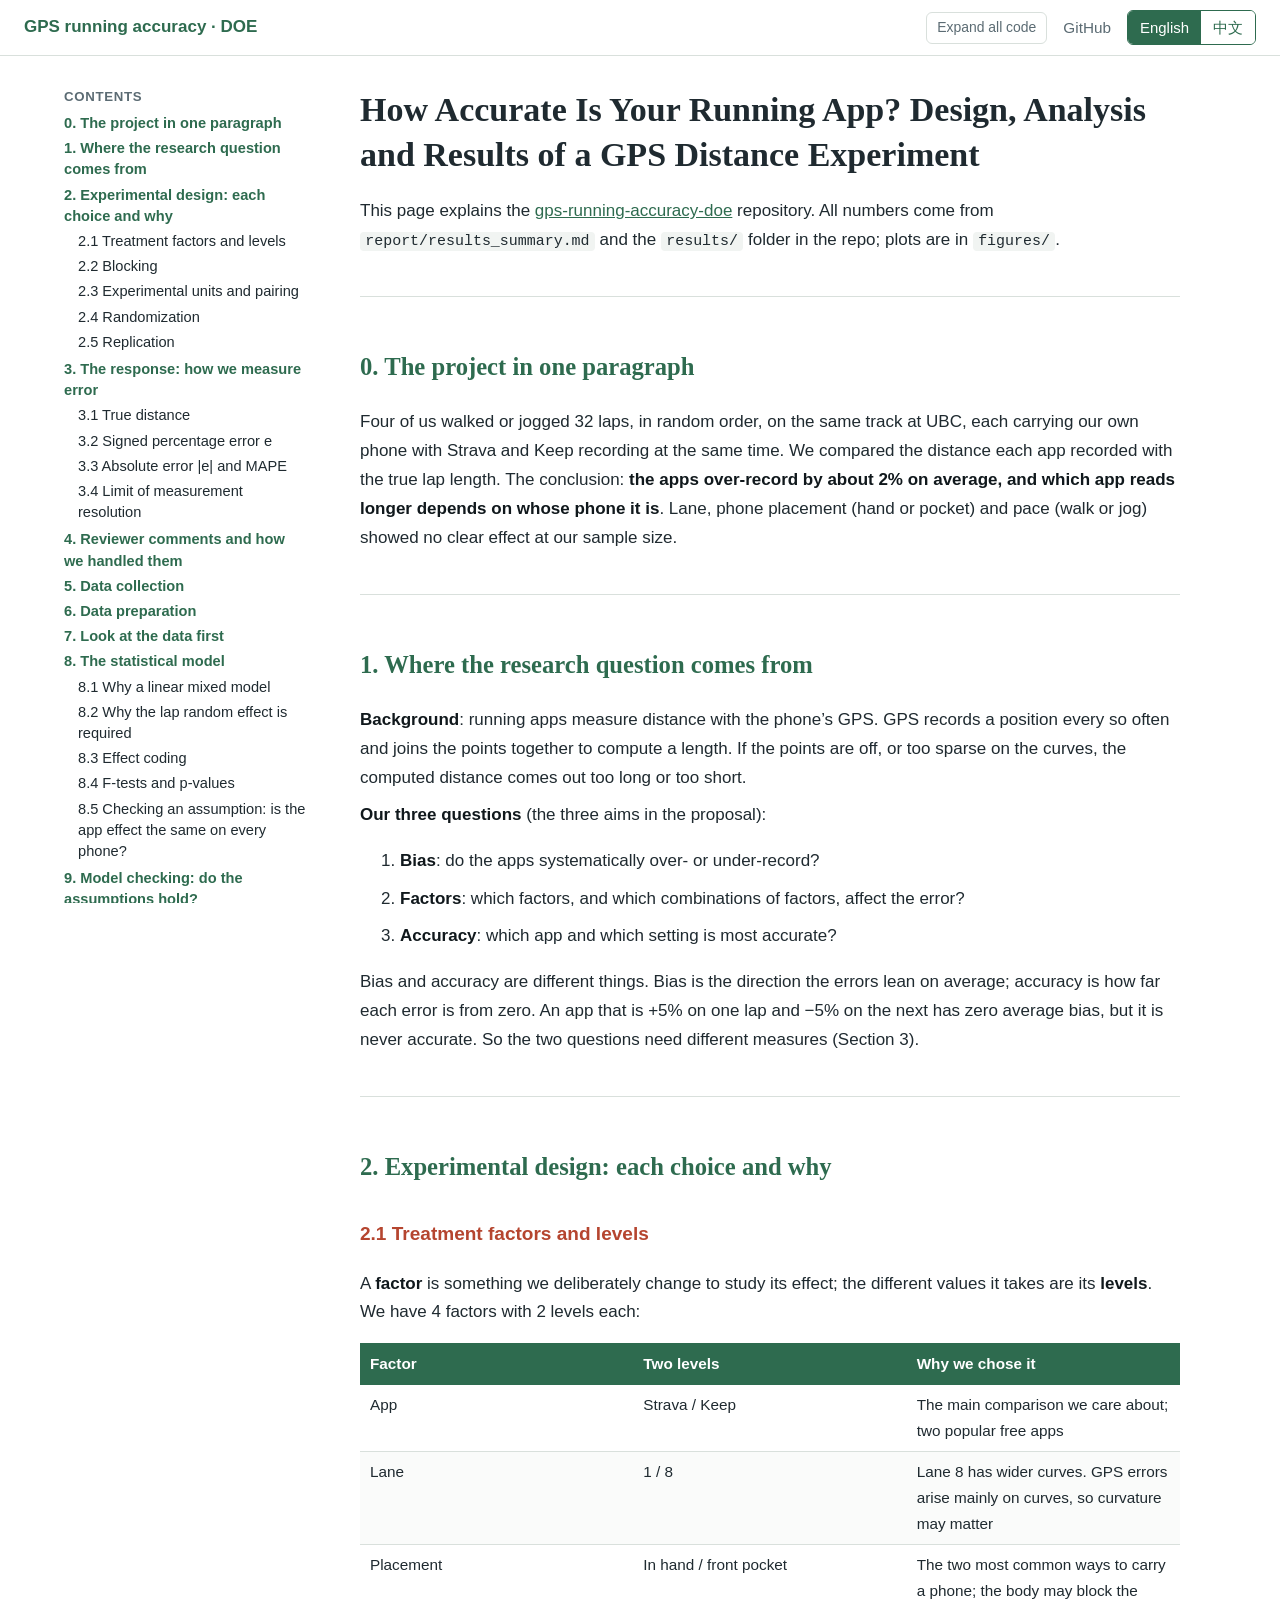
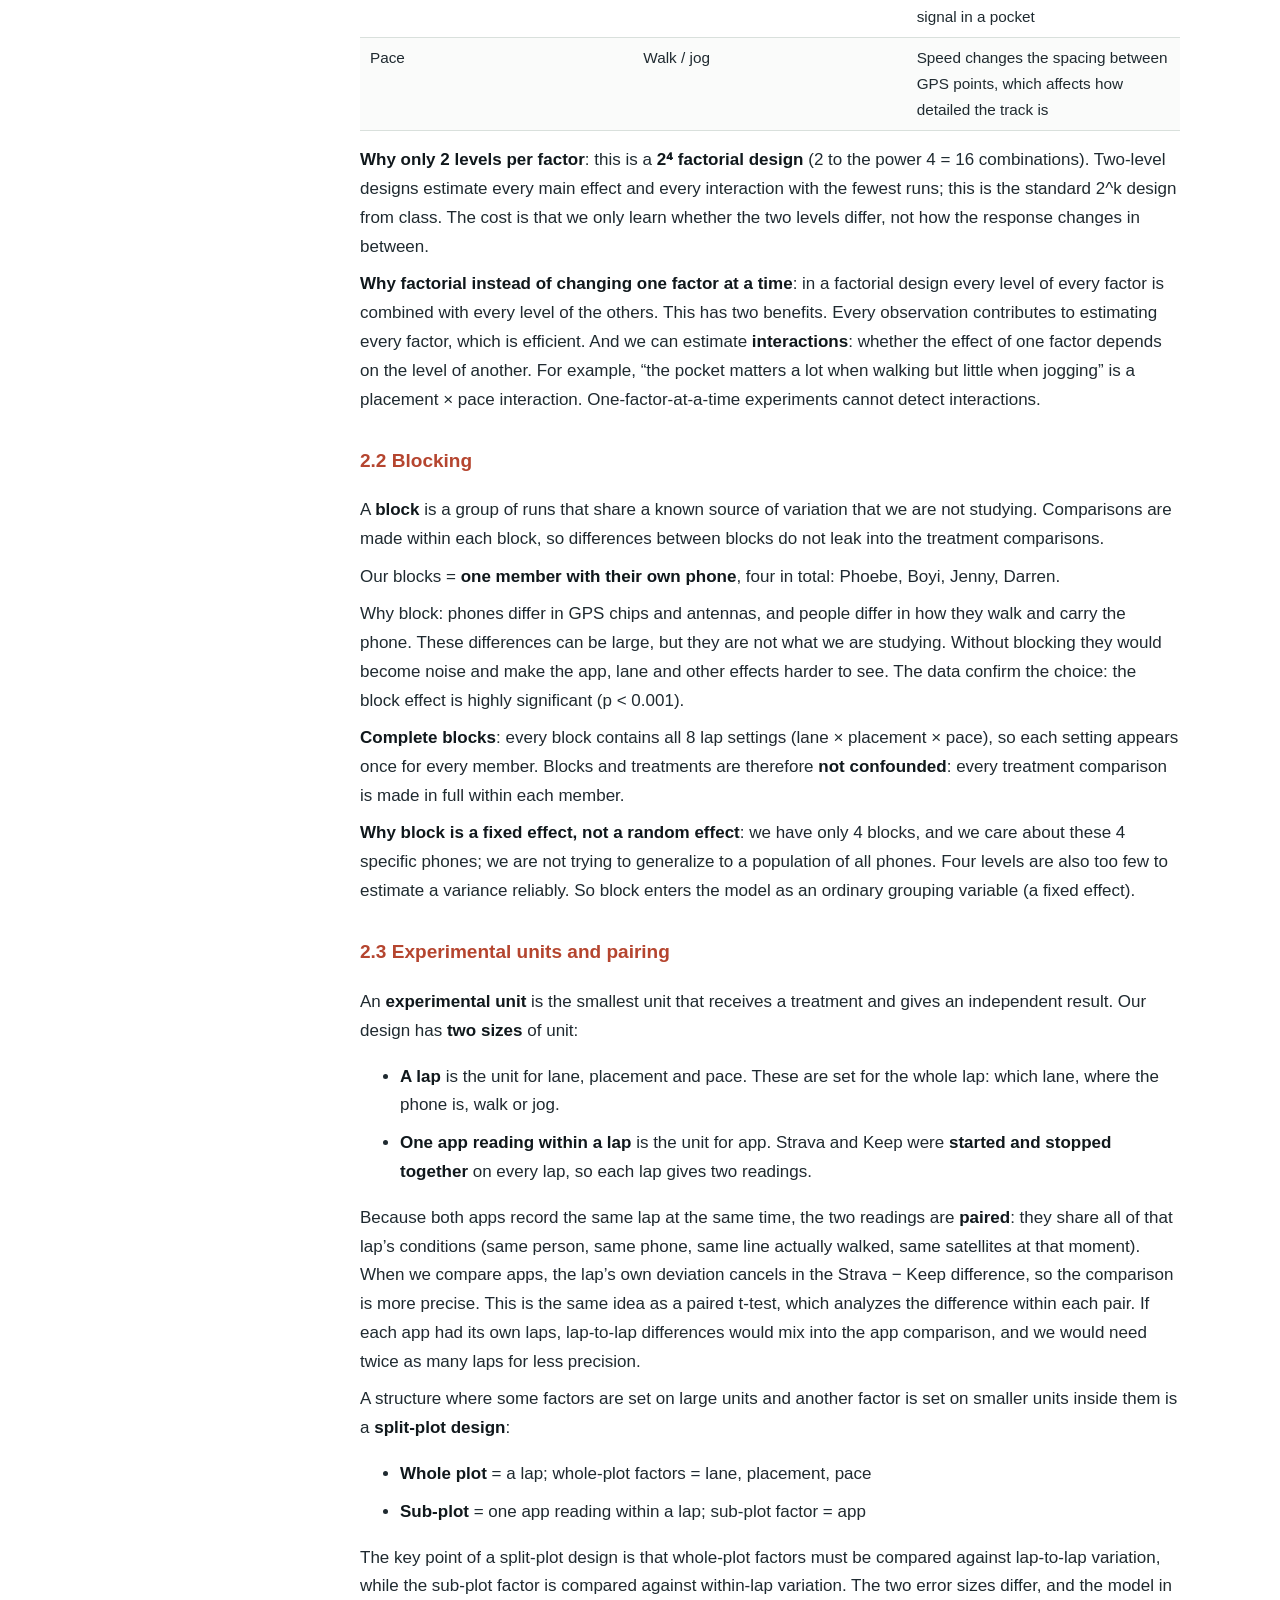
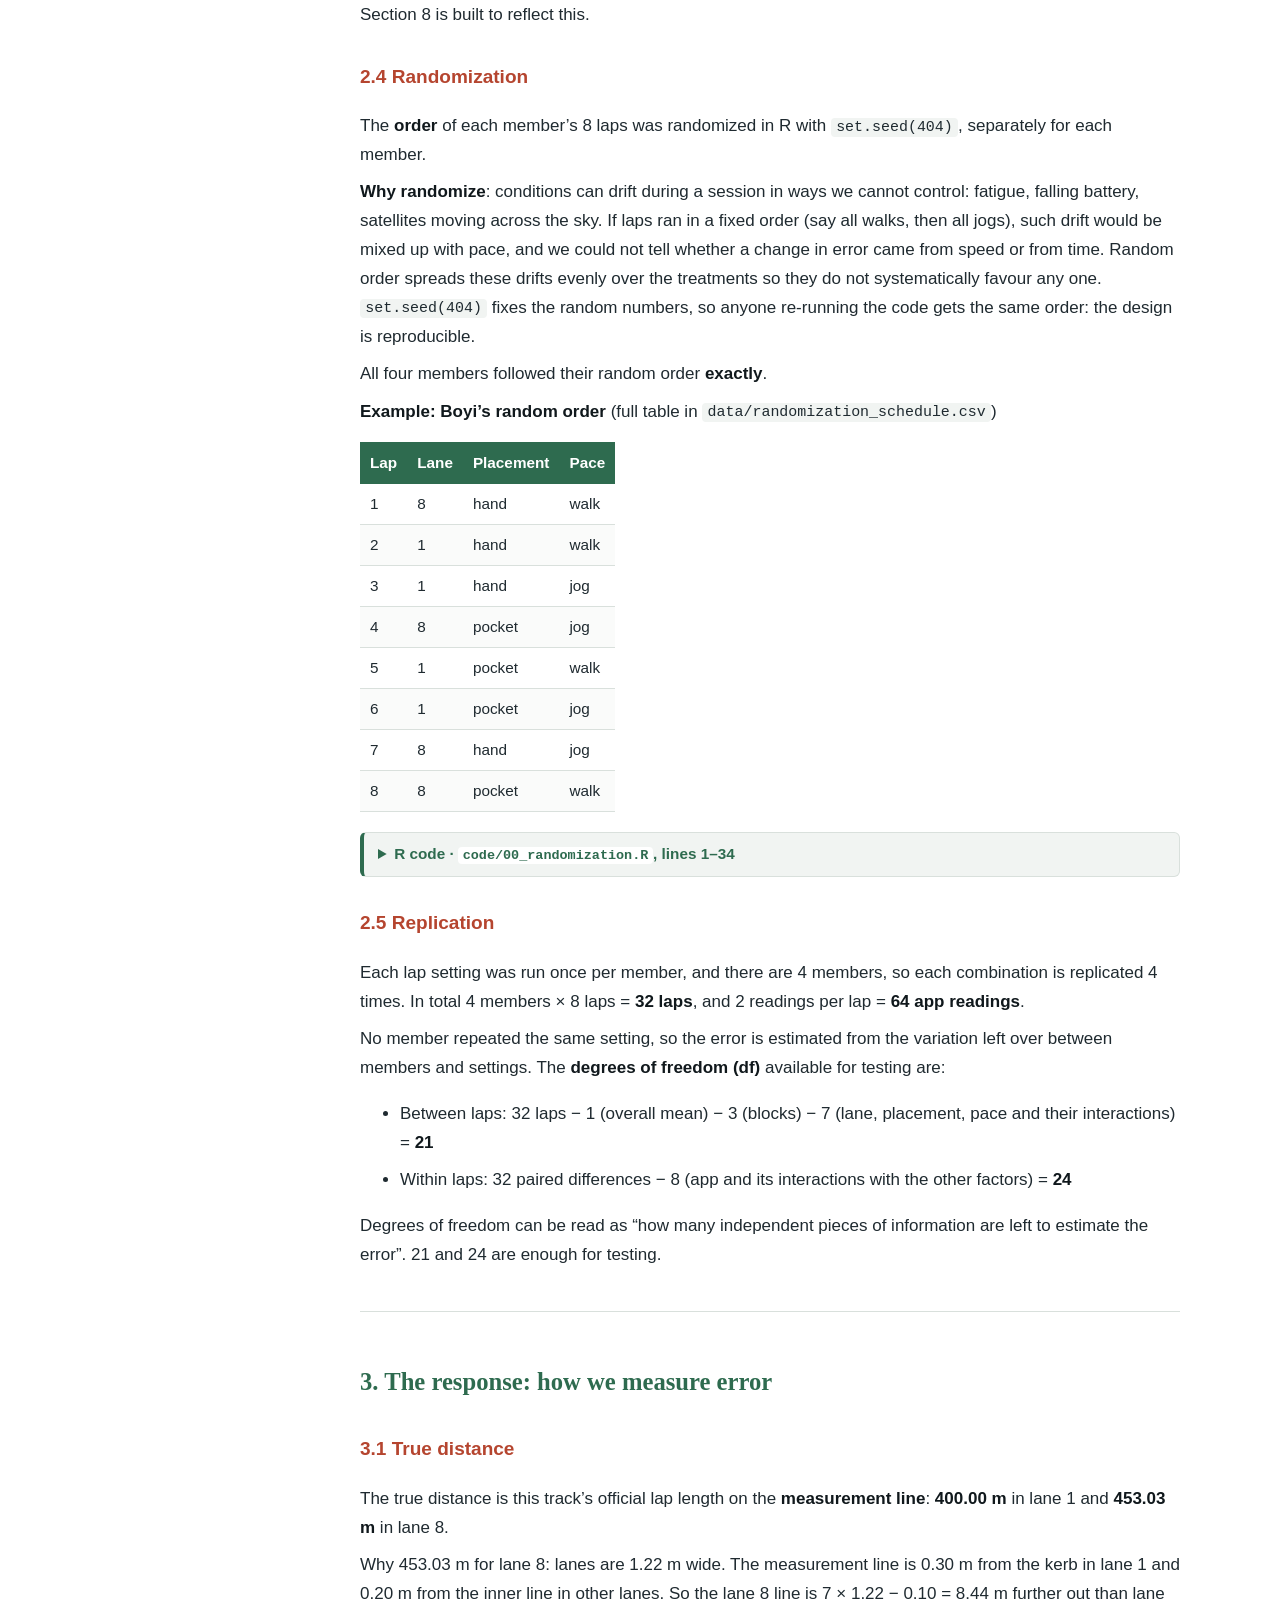
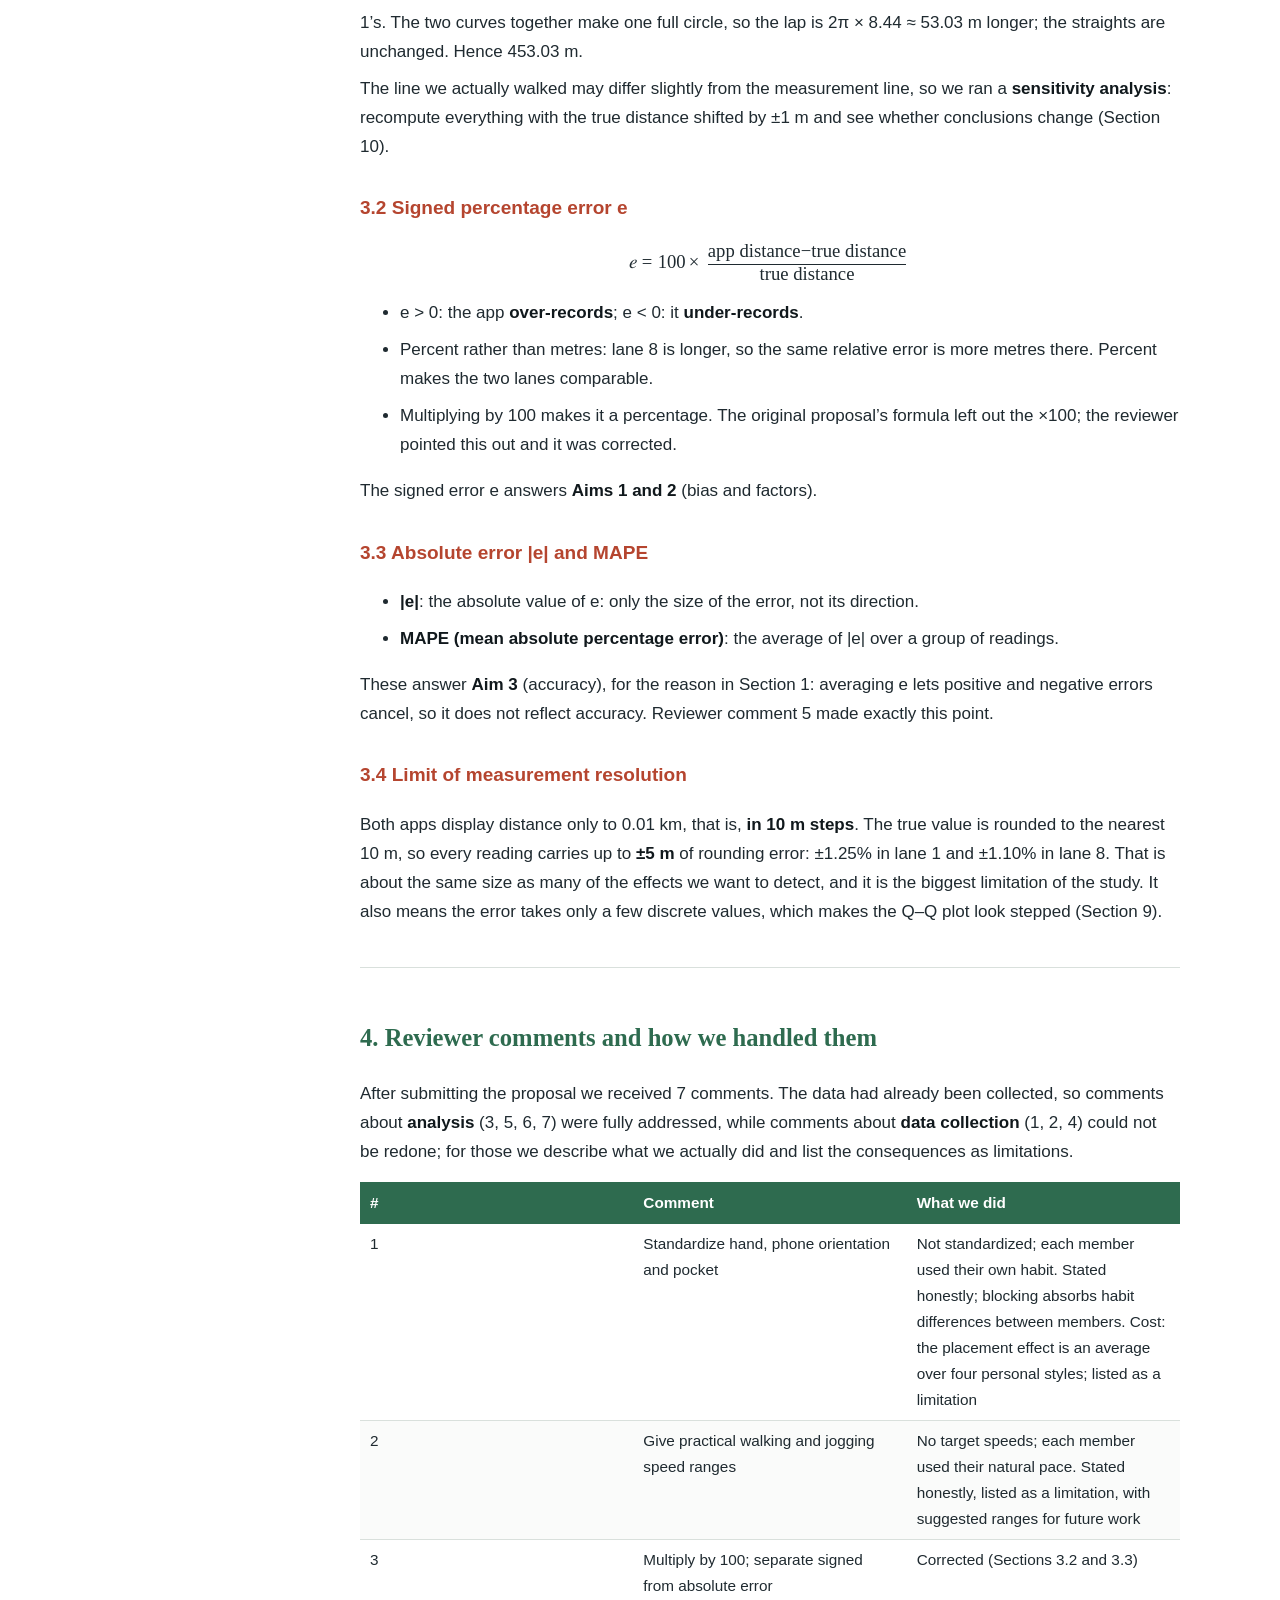
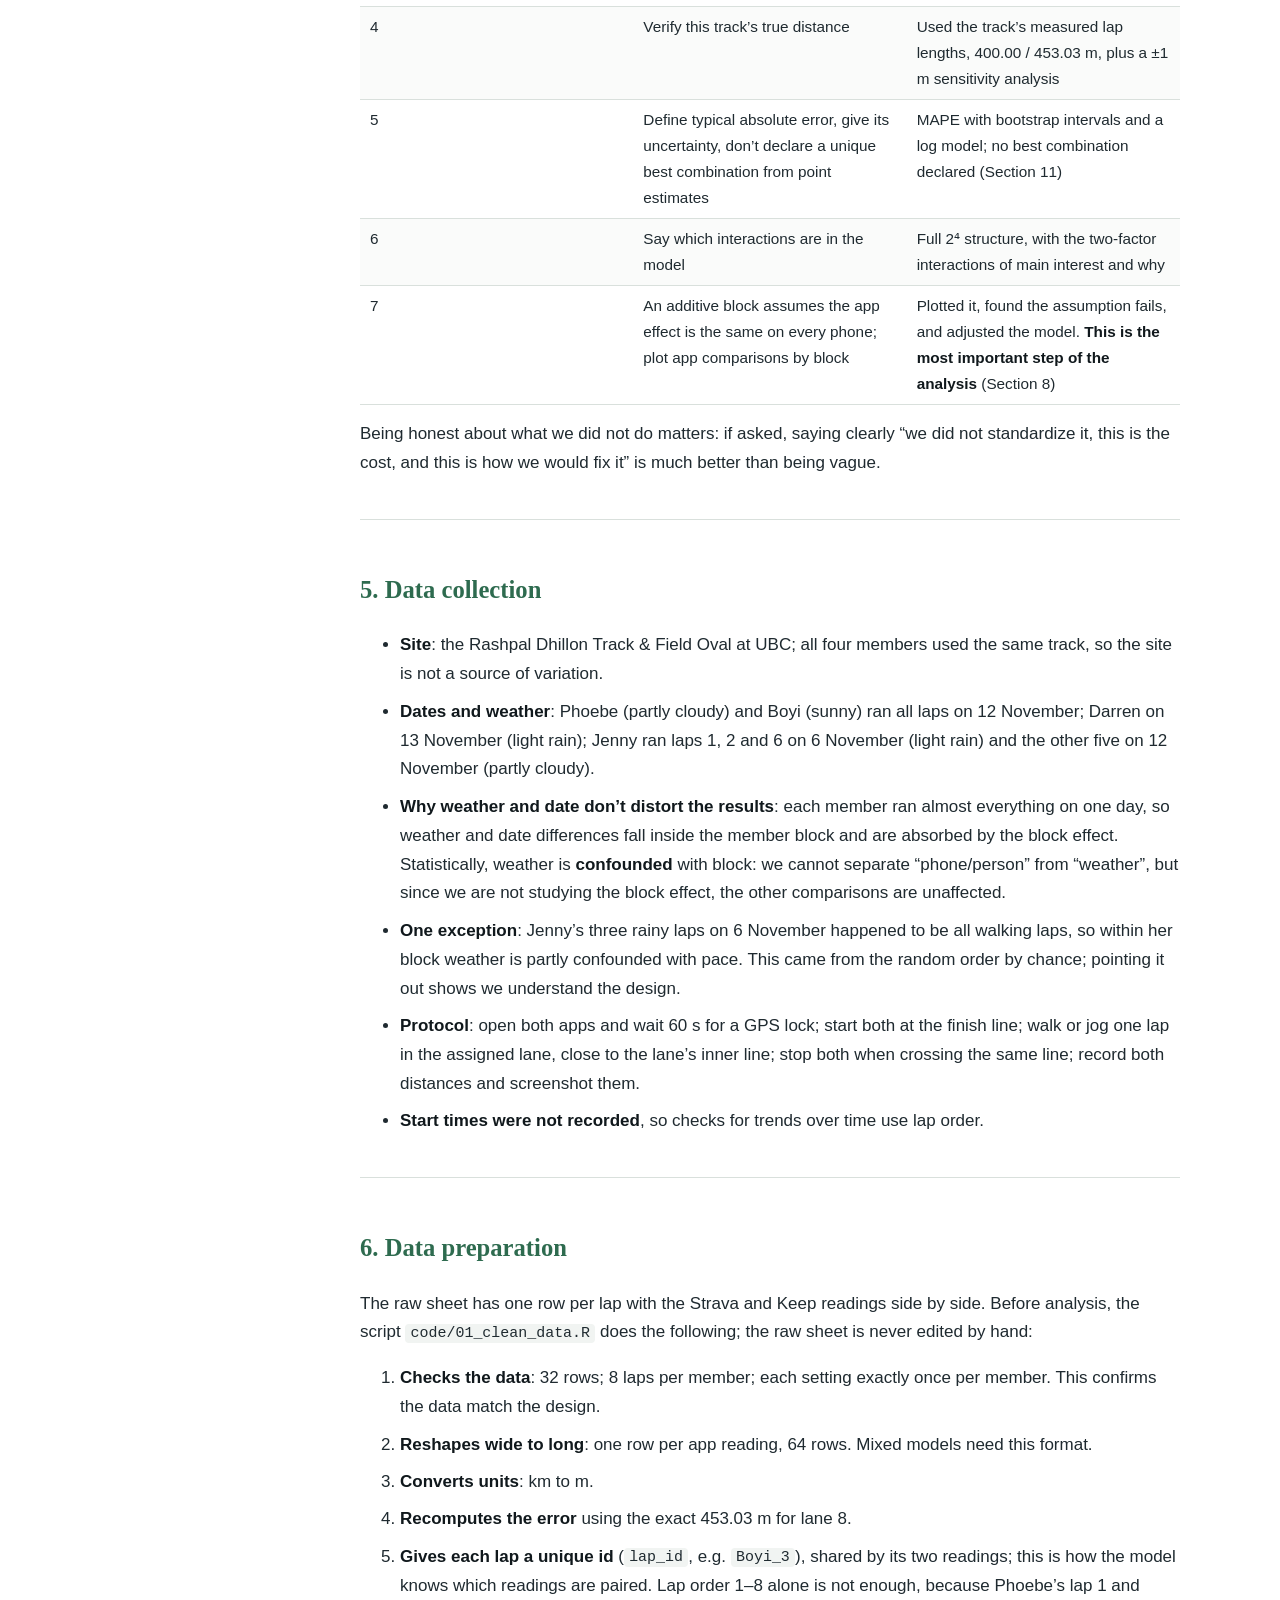
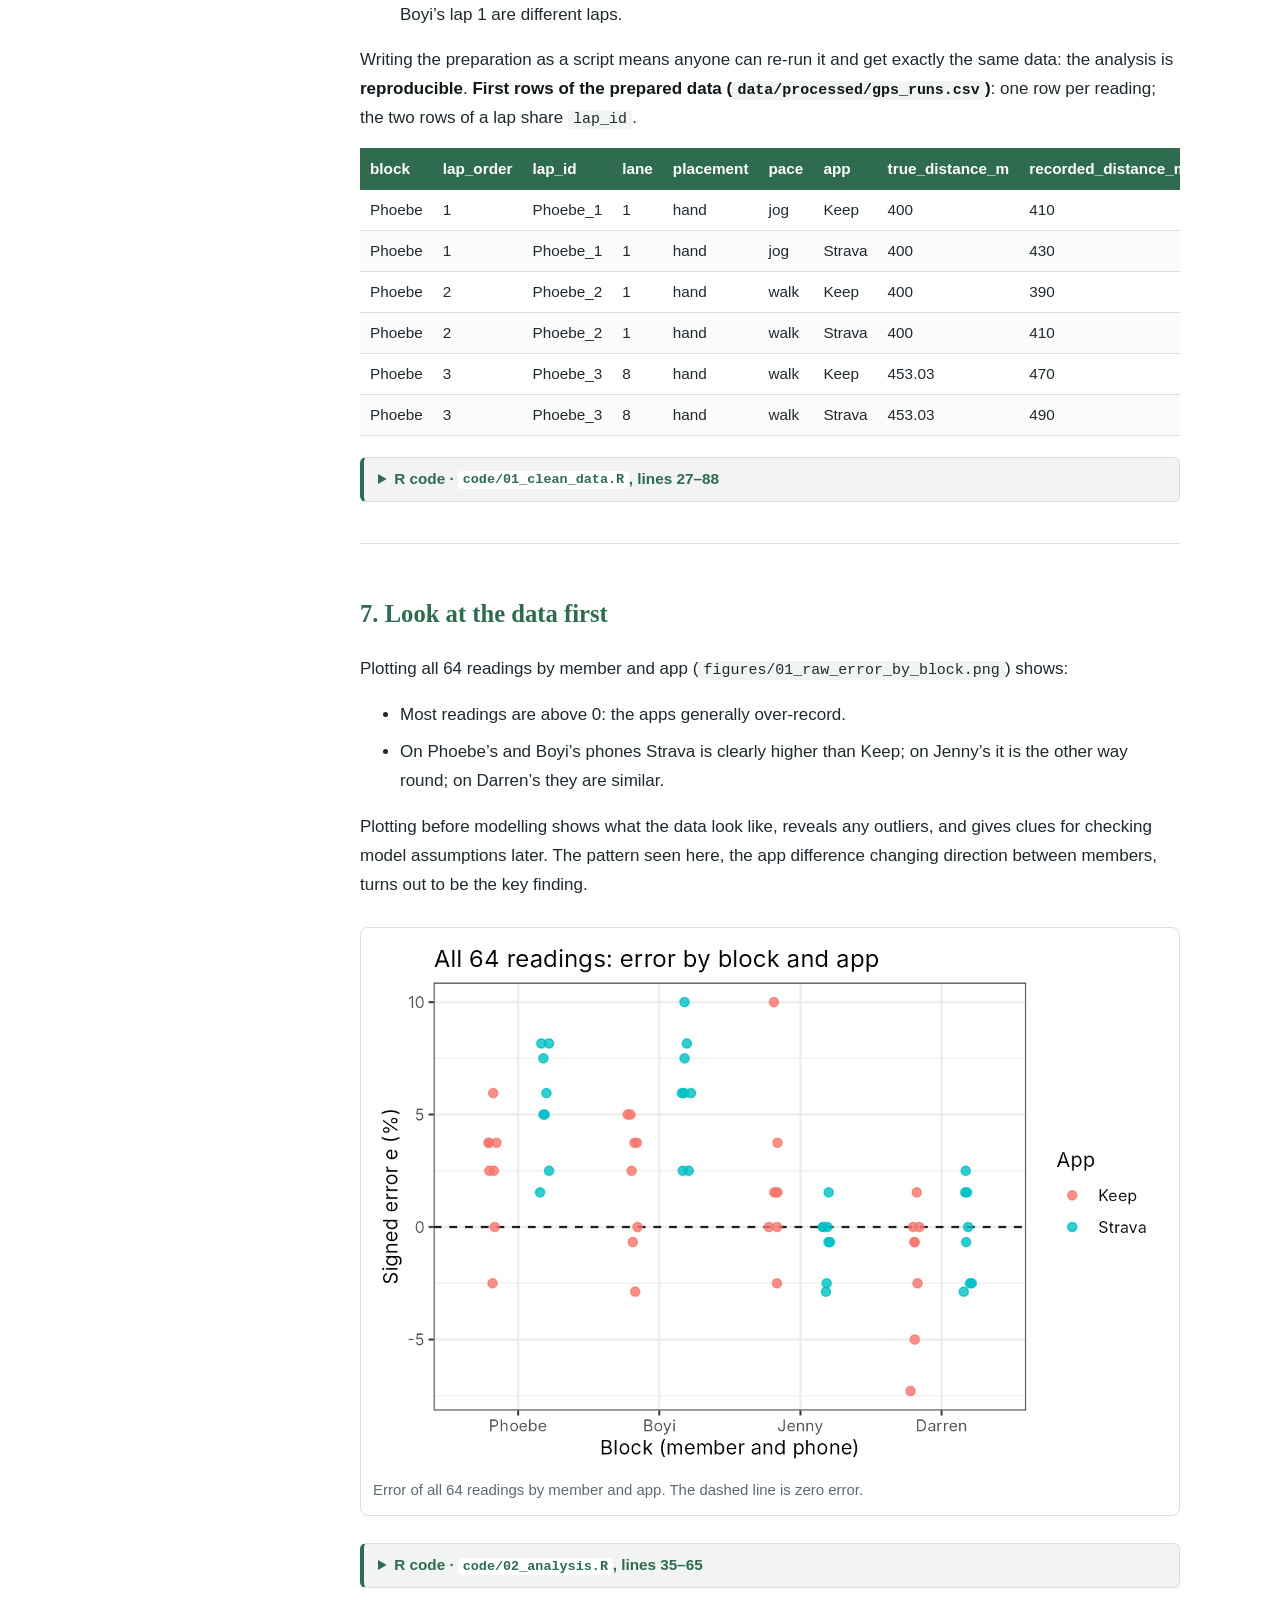
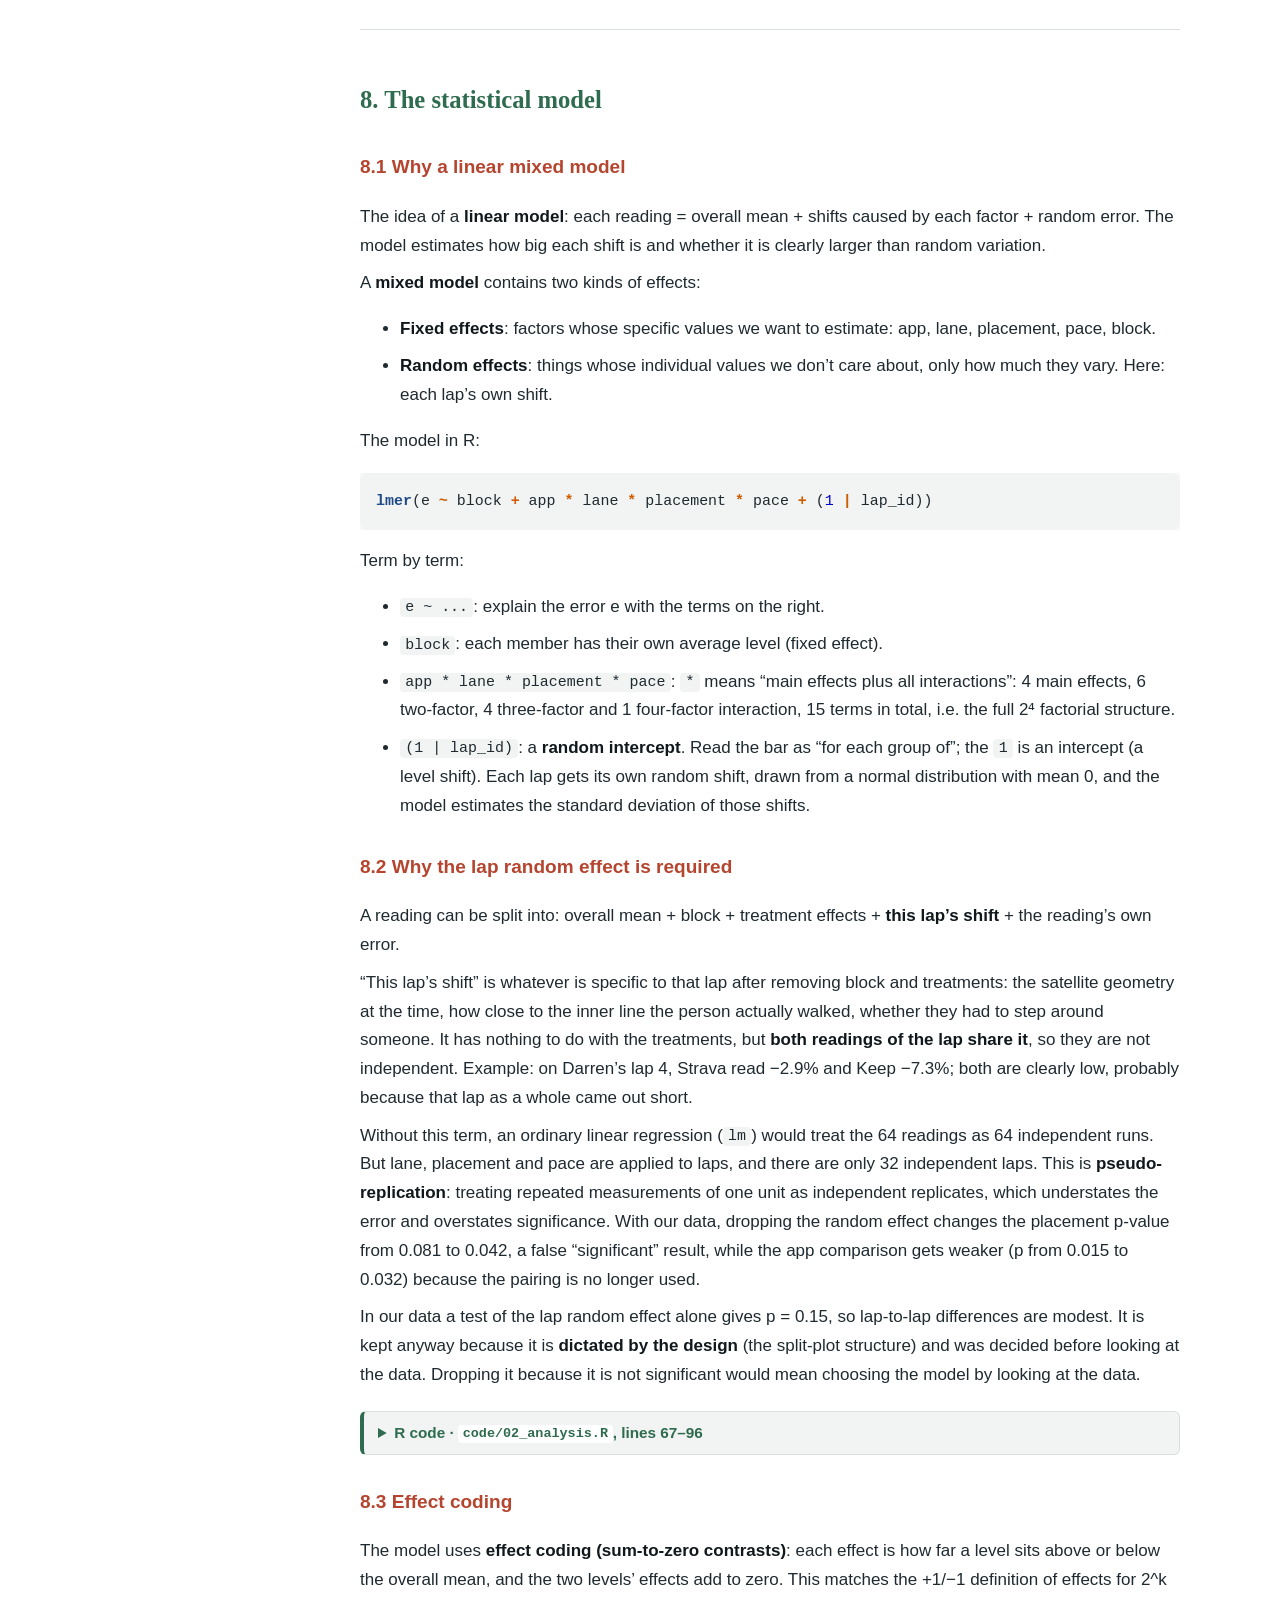
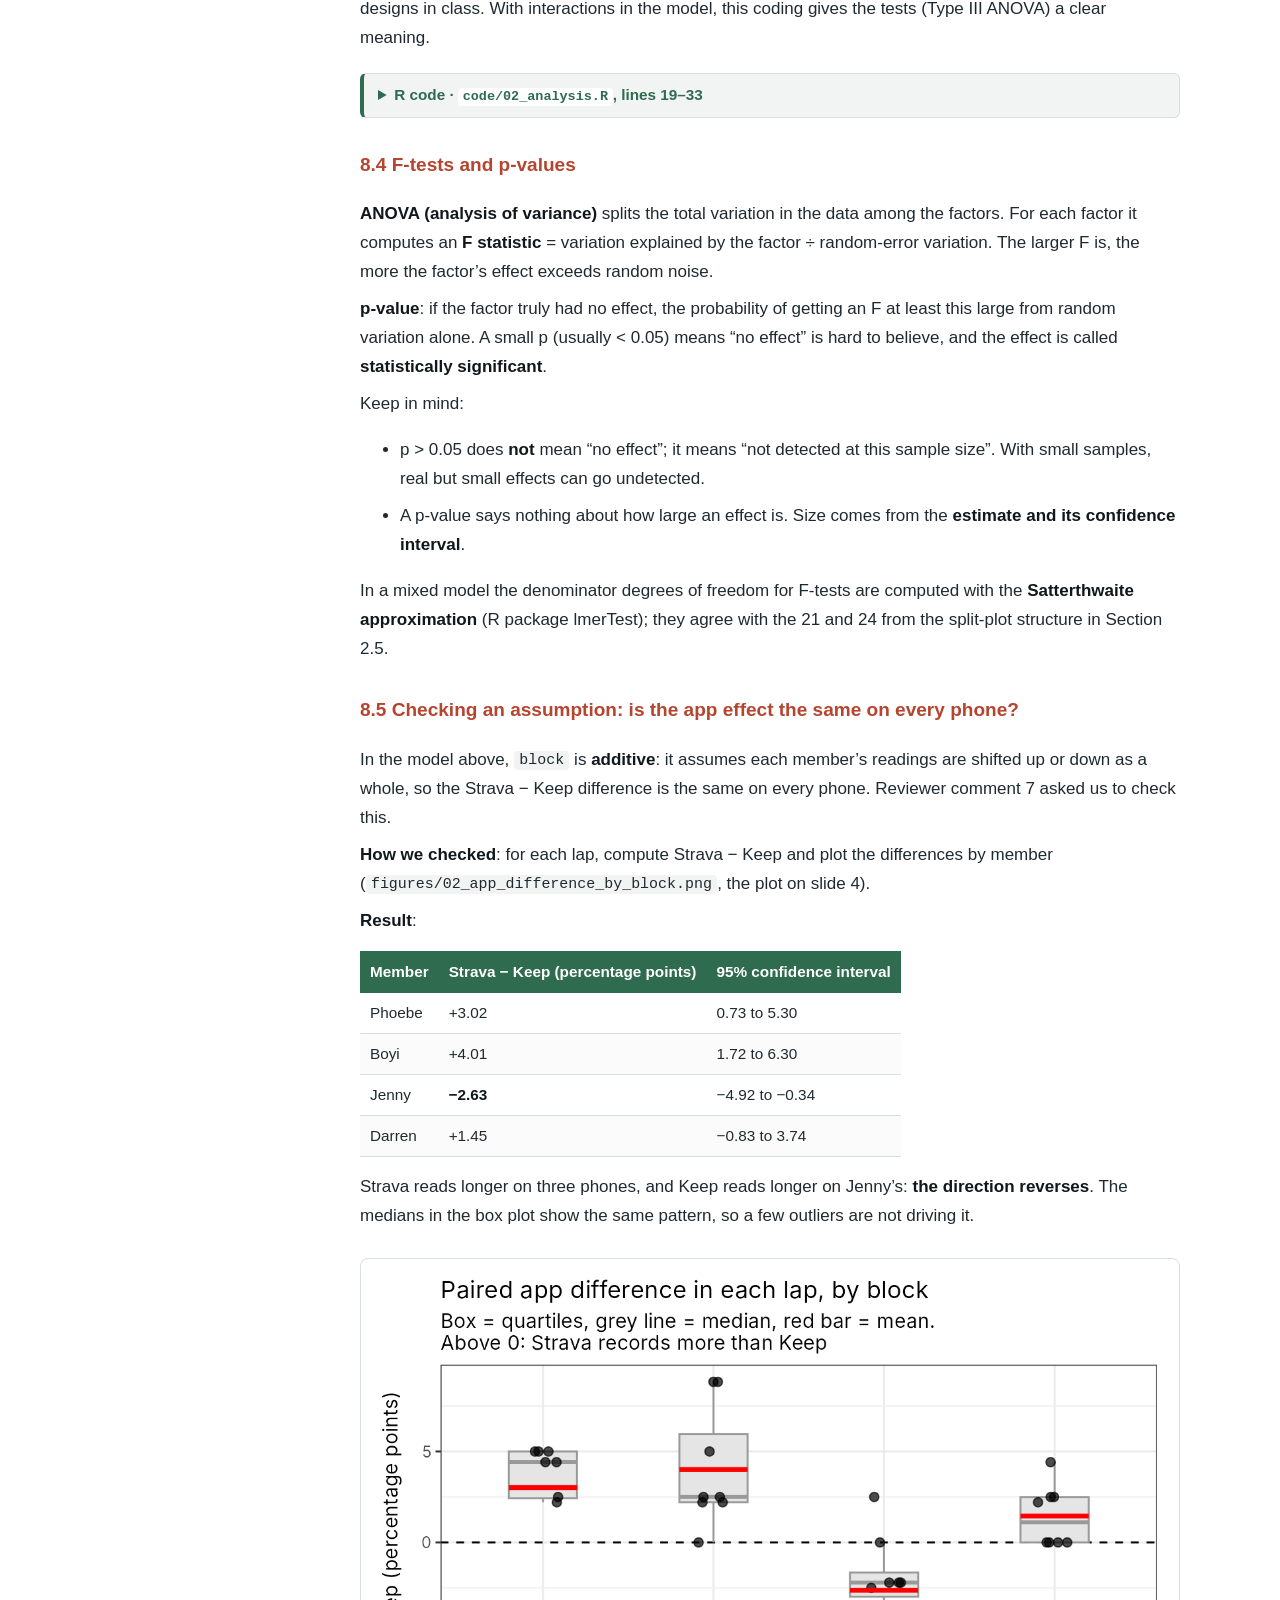
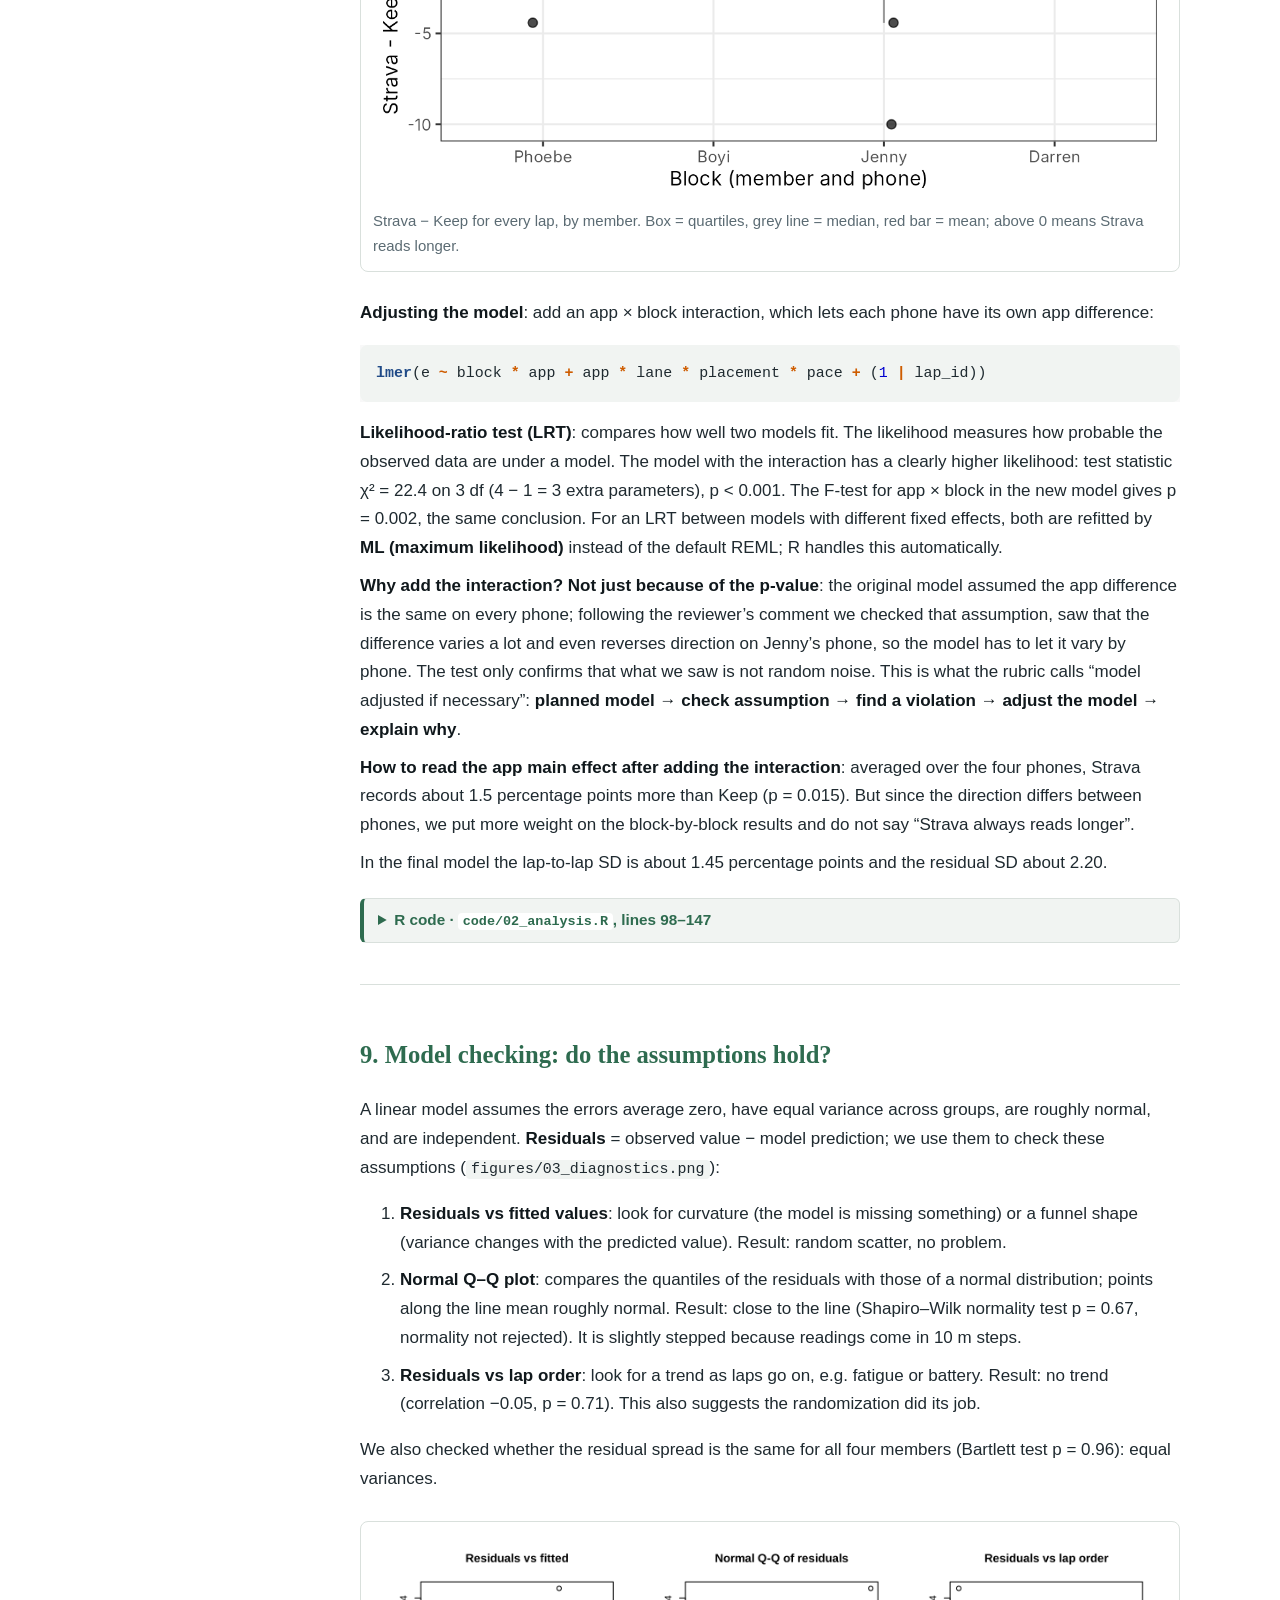
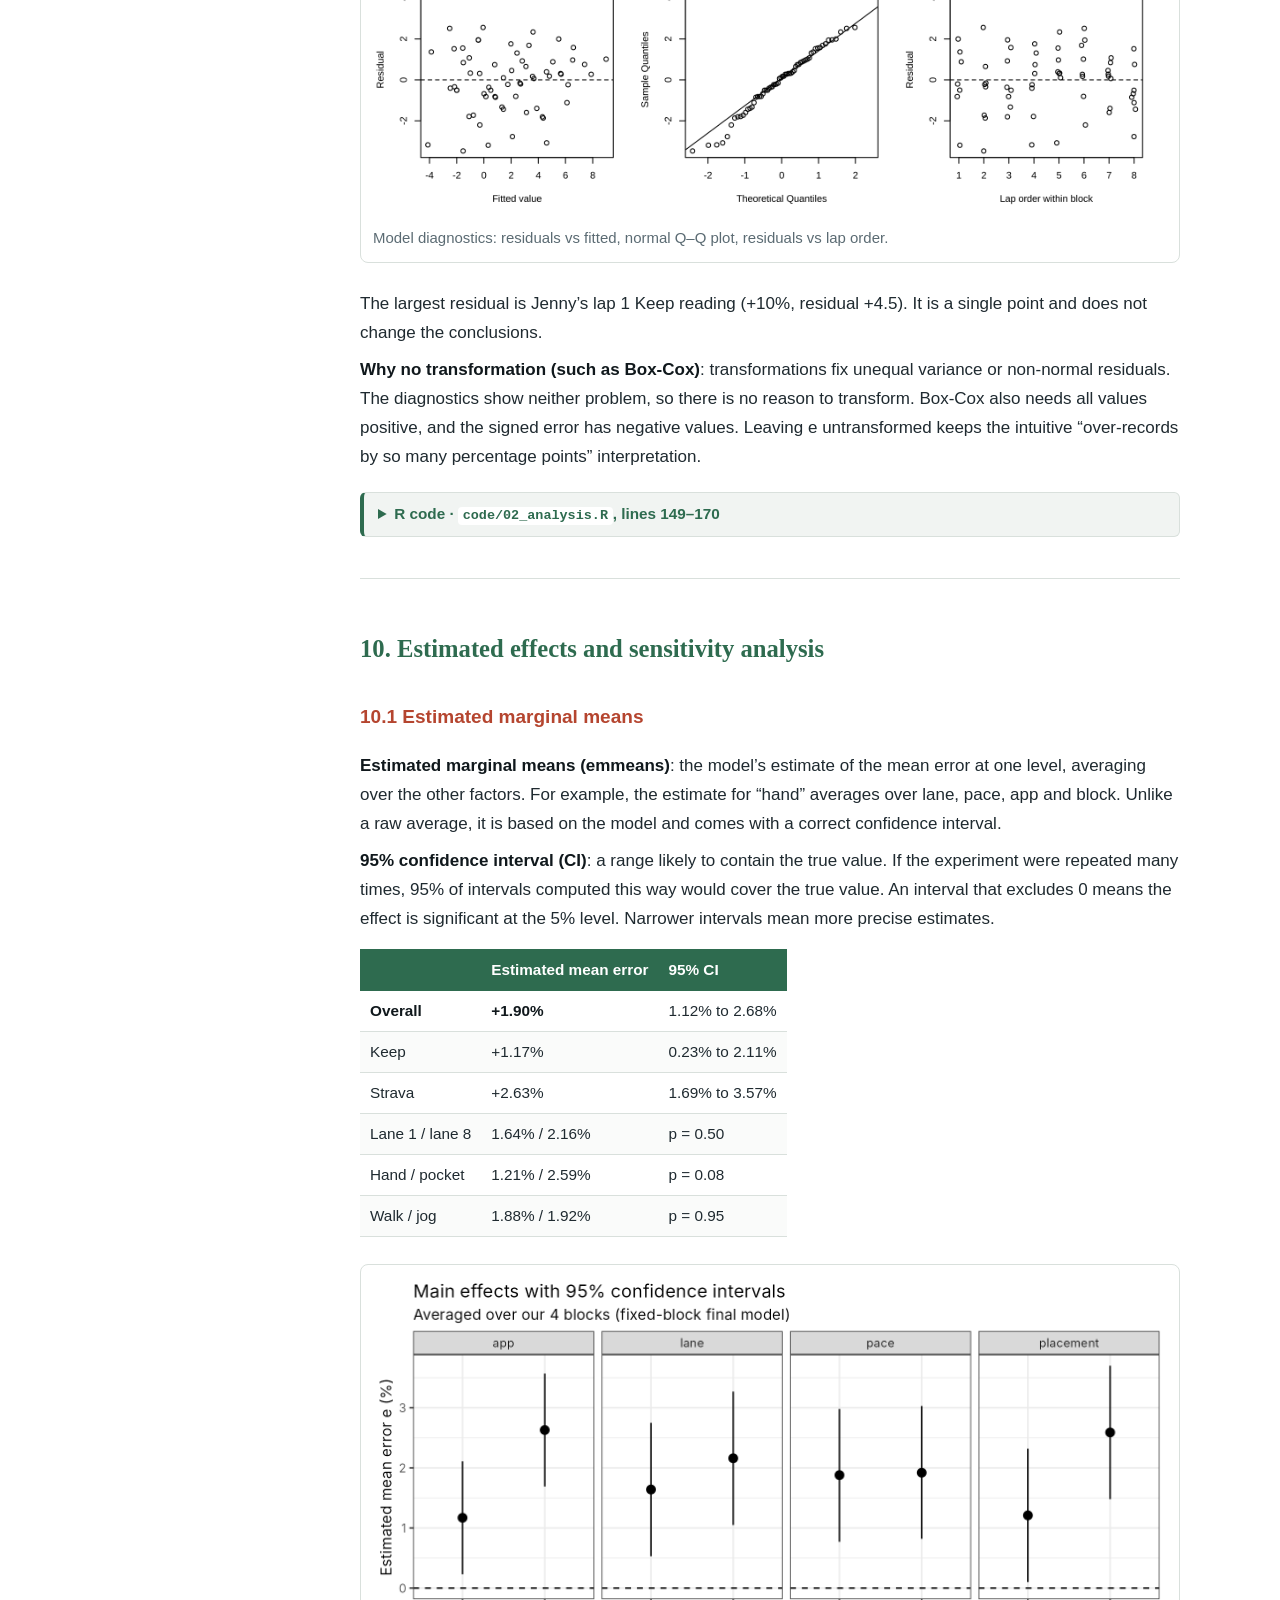
==== commit 77dc1778: "Label the main-effects plot as averaged over our 4 blocks" ====
--- a/docs/index.html
+++ b/docs/index.html
@@ -1505,7 +1505,7 @@
 read with care.</p>
 <details class="rcode">
 <summary>
-R code · <code>code/02_analysis.R</code>, lines 172–227
+R code · <code>code/02_analysis.R</code>, lines 172–228
 </summary>
 <div class="sourceCode" id="en-cb10"><pre
 class="sourceCode r"><code class="sourceCode r"><span id="en-cb10-1"><a href="#en-cb10-1" aria-hidden="true" tabindex="-1"></a><span class="co"># ---- 6. Estimated effects (aims 1 and 2) ------------------------------------</span></span>
@@ -1540,32 +1540,33 @@
 <span id="en-cb10-30"><a href="#en-cb10-30" aria-hidden="true" tabindex="-1"></a>  <span class="fu">geom_pointrange</span>(<span class="fu">aes</span>(<span class="at">ymin =</span> lower.CL, <span class="at">ymax =</span> upper.CL)) <span class="sc">+</span></span>
 <span id="en-cb10-31"><a href="#en-cb10-31" aria-hidden="true" tabindex="-1"></a>  <span class="fu">facet_wrap</span>(<span class="sc">~</span> factor, <span class="at">scales =</span> <span class="st">&quot;free_x&quot;</span>, <span class="at">nrow =</span> <span class="dv">1</span>) <span class="sc">+</span></span>
 <span id="en-cb10-32"><a href="#en-cb10-32" aria-hidden="true" tabindex="-1"></a>  <span class="fu">labs</span>(<span class="at">x =</span> <span class="cn">NULL</span>, <span class="at">y =</span> <span class="st">&quot;Estimated mean error e (%)&quot;</span>,</span>
-<span id="en-cb10-33"><a href="#en-cb10-33" aria-hidden="true" tabindex="-1"></a>       <span class="at">title =</span> <span class="st">&quot;Main effects with 95% confidence intervals&quot;</span>) <span class="sc">+</span></span>
-<span id="en-cb10-34"><a href="#en-cb10-34" aria-hidden="true" tabindex="-1"></a>  <span class="fu">theme_bw</span>()</span>
-<span id="en-cb10-35"><a href="#en-cb10-35" aria-hidden="true" tabindex="-1"></a><span class="fu">ggsave</span>(<span class="st">&quot;figures/04_main_effects.png&quot;</span>, p_main, <span class="at">width =</span> <span class="dv">8</span>, <span class="at">height =</span> <span class="fl">3.5</span>, <span class="at">dpi =</span> <span class="dv">200</span>)</span>
-<span id="en-cb10-36"><a href="#en-cb10-36" aria-hidden="true" tabindex="-1"></a></span>
-<span id="en-cb10-37"><a href="#en-cb10-37" aria-hidden="true" tabindex="-1"></a><span class="co"># Interaction plots for the two-factor interactions of primary interest:</span></span>
-<span id="en-cb10-38"><a href="#en-cb10-38" aria-hidden="true" tabindex="-1"></a><span class="co"># x-axis factor, line (trace) factor</span></span>
-<span id="en-cb10-39"><a href="#en-cb10-39" aria-hidden="true" tabindex="-1"></a>pairs_of_interest <span class="ot">&lt;-</span> <span class="fu">list</span>(<span class="fu">c</span>(<span class="st">&quot;lane&quot;</span>, <span class="st">&quot;pace&quot;</span>), <span class="fu">c</span>(<span class="st">&quot;placement&quot;</span>, <span class="st">&quot;pace&quot;</span>),</span>
-<span id="en-cb10-40"><a href="#en-cb10-40" aria-hidden="true" tabindex="-1"></a>                          <span class="fu">c</span>(<span class="st">&quot;lane&quot;</span>, <span class="st">&quot;app&quot;</span>), <span class="fu">c</span>(<span class="st">&quot;pace&quot;</span>, <span class="st">&quot;app&quot;</span>))</span>
-<span id="en-cb10-41"><a href="#en-cb10-41" aria-hidden="true" tabindex="-1"></a>int_data <span class="ot">&lt;-</span> <span class="fu">do.call</span>(rbind, <span class="fu">lapply</span>(pairs_of_interest, <span class="cf">function</span>(p) {</span>
-<span id="en-cb10-42"><a href="#en-cb10-42" aria-hidden="true" tabindex="-1"></a>  em <span class="ot">&lt;-</span> <span class="fu">as.data.frame</span>(<span class="fu">emmeans</span>(fit, <span class="fu">as.formula</span>(<span class="fu">paste</span>(<span class="st">&quot;~&quot;</span>, p[<span class="dv">1</span>], <span class="st">&quot;*&quot;</span>, p[<span class="dv">2</span>]))))</span>
-<span id="en-cb10-43"><a href="#en-cb10-43" aria-hidden="true" tabindex="-1"></a>  <span class="fu">data.frame</span>(<span class="at">panel =</span> <span class="fu">paste</span>(p[<span class="dv">1</span>], <span class="st">&quot;x&quot;</span>, p[<span class="dv">2</span>]),</span>
-<span id="en-cb10-44"><a href="#en-cb10-44" aria-hidden="true" tabindex="-1"></a>             <span class="at">x =</span> <span class="fu">as.character</span>(em[[p[<span class="dv">1</span>]]]), <span class="at">trace =</span> <span class="fu">as.character</span>(em[[p[<span class="dv">2</span>]]]),</span>
-<span id="en-cb10-45"><a href="#en-cb10-45" aria-hidden="true" tabindex="-1"></a>             <span class="at">emmean =</span> em<span class="sc">$</span>emmean)</span>
-<span id="en-cb10-46"><a href="#en-cb10-46" aria-hidden="true" tabindex="-1"></a>}))</span>
-<span id="en-cb10-47"><a href="#en-cb10-47" aria-hidden="true" tabindex="-1"></a><span class="co"># keep the level order used in the data (walk before jog, etc.)</span></span>
-<span id="en-cb10-48"><a href="#en-cb10-48" aria-hidden="true" tabindex="-1"></a>int_data<span class="sc">$</span>x     <span class="ot">&lt;-</span> <span class="fu">factor</span>(int_data<span class="sc">$</span>x, <span class="at">levels =</span> <span class="fu">unique</span>(int_data<span class="sc">$</span>x))</span>
-<span id="en-cb10-49"><a href="#en-cb10-49" aria-hidden="true" tabindex="-1"></a>int_data<span class="sc">$</span>trace <span class="ot">&lt;-</span> <span class="fu">factor</span>(int_data<span class="sc">$</span>trace, <span class="at">levels =</span> <span class="fu">unique</span>(int_data<span class="sc">$</span>trace))</span>
-<span id="en-cb10-50"><a href="#en-cb10-50" aria-hidden="true" tabindex="-1"></a>p_int <span class="ot">&lt;-</span> <span class="fu">ggplot</span>(int_data, <span class="fu">aes</span>(<span class="at">x =</span> x, <span class="at">y =</span> emmean, <span class="at">colour =</span> trace, <span class="at">group =</span> trace)) <span class="sc">+</span></span>
-<span id="en-cb10-51"><a href="#en-cb10-51" aria-hidden="true" tabindex="-1"></a>  <span class="fu">geom_point</span>(<span class="at">size =</span> <span class="dv">2</span>) <span class="sc">+</span> <span class="fu">geom_line</span>() <span class="sc">+</span></span>
-<span id="en-cb10-52"><a href="#en-cb10-52" aria-hidden="true" tabindex="-1"></a>  <span class="fu">facet_wrap</span>(<span class="sc">~</span> panel, <span class="at">scales =</span> <span class="st">&quot;free_x&quot;</span>) <span class="sc">+</span></span>
-<span id="en-cb10-53"><a href="#en-cb10-53" aria-hidden="true" tabindex="-1"></a>  <span class="fu">labs</span>(<span class="at">x =</span> <span class="cn">NULL</span>, <span class="at">y =</span> <span class="st">&quot;Estimated mean error e (%)&quot;</span>, <span class="at">colour =</span> <span class="st">&quot;Line&quot;</span>,</span>
-<span id="en-cb10-54"><a href="#en-cb10-54" aria-hidden="true" tabindex="-1"></a>       <span class="at">title =</span> <span class="st">&quot;Two-factor interactions (parallel lines = no interaction)&quot;</span>) <span class="sc">+</span></span>
-<span id="en-cb10-55"><a href="#en-cb10-55" aria-hidden="true" tabindex="-1"></a>  <span class="fu">theme_bw</span>()</span>
-<span id="en-cb10-56"><a href="#en-cb10-56" aria-hidden="true" tabindex="-1"></a><span class="fu">ggsave</span>(<span class="st">&quot;figures/05_interactions.png&quot;</span>, p_int, <span class="at">width =</span> <span class="dv">8</span>, <span class="at">height =</span> <span class="dv">6</span>, <span class="at">dpi =</span> <span class="dv">200</span>)</span></code></pre></div>
+<span id="en-cb10-33"><a href="#en-cb10-33" aria-hidden="true" tabindex="-1"></a>       <span class="at">title =</span> <span class="st">&quot;Main effects with 95% confidence intervals&quot;</span>,</span>
+<span id="en-cb10-34"><a href="#en-cb10-34" aria-hidden="true" tabindex="-1"></a>       <span class="at">subtitle =</span> <span class="st">&quot;Averaged over our 4 blocks (fixed-block final model)&quot;</span>) <span class="sc">+</span></span>
+<span id="en-cb10-35"><a href="#en-cb10-35" aria-hidden="true" tabindex="-1"></a>  <span class="fu">theme_bw</span>()</span>
+<span id="en-cb10-36"><a href="#en-cb10-36" aria-hidden="true" tabindex="-1"></a><span class="fu">ggsave</span>(<span class="st">&quot;figures/04_main_effects.png&quot;</span>, p_main, <span class="at">width =</span> <span class="dv">8</span>, <span class="at">height =</span> <span class="fl">3.5</span>, <span class="at">dpi =</span> <span class="dv">200</span>)</span>
+<span id="en-cb10-37"><a href="#en-cb10-37" aria-hidden="true" tabindex="-1"></a></span>
+<span id="en-cb10-38"><a href="#en-cb10-38" aria-hidden="true" tabindex="-1"></a><span class="co"># Interaction plots for the two-factor interactions of primary interest:</span></span>
+<span id="en-cb10-39"><a href="#en-cb10-39" aria-hidden="true" tabindex="-1"></a><span class="co"># x-axis factor, line (trace) factor</span></span>
+<span id="en-cb10-40"><a href="#en-cb10-40" aria-hidden="true" tabindex="-1"></a>pairs_of_interest <span class="ot">&lt;-</span> <span class="fu">list</span>(<span class="fu">c</span>(<span class="st">&quot;lane&quot;</span>, <span class="st">&quot;pace&quot;</span>), <span class="fu">c</span>(<span class="st">&quot;placement&quot;</span>, <span class="st">&quot;pace&quot;</span>),</span>
+<span id="en-cb10-41"><a href="#en-cb10-41" aria-hidden="true" tabindex="-1"></a>                          <span class="fu">c</span>(<span class="st">&quot;lane&quot;</span>, <span class="st">&quot;app&quot;</span>), <span class="fu">c</span>(<span class="st">&quot;pace&quot;</span>, <span class="st">&quot;app&quot;</span>))</span>
+<span id="en-cb10-42"><a href="#en-cb10-42" aria-hidden="true" tabindex="-1"></a>int_data <span class="ot">&lt;-</span> <span class="fu">do.call</span>(rbind, <span class="fu">lapply</span>(pairs_of_interest, <span class="cf">function</span>(p) {</span>
+<span id="en-cb10-43"><a href="#en-cb10-43" aria-hidden="true" tabindex="-1"></a>  em <span class="ot">&lt;-</span> <span class="fu">as.data.frame</span>(<span class="fu">emmeans</span>(fit, <span class="fu">as.formula</span>(<span class="fu">paste</span>(<span class="st">&quot;~&quot;</span>, p[<span class="dv">1</span>], <span class="st">&quot;*&quot;</span>, p[<span class="dv">2</span>]))))</span>
+<span id="en-cb10-44"><a href="#en-cb10-44" aria-hidden="true" tabindex="-1"></a>  <span class="fu">data.frame</span>(<span class="at">panel =</span> <span class="fu">paste</span>(p[<span class="dv">1</span>], <span class="st">&quot;x&quot;</span>, p[<span class="dv">2</span>]),</span>
+<span id="en-cb10-45"><a href="#en-cb10-45" aria-hidden="true" tabindex="-1"></a>             <span class="at">x =</span> <span class="fu">as.character</span>(em[[p[<span class="dv">1</span>]]]), <span class="at">trace =</span> <span class="fu">as.character</span>(em[[p[<span class="dv">2</span>]]]),</span>
+<span id="en-cb10-46"><a href="#en-cb10-46" aria-hidden="true" tabindex="-1"></a>             <span class="at">emmean =</span> em<span class="sc">$</span>emmean)</span>
+<span id="en-cb10-47"><a href="#en-cb10-47" aria-hidden="true" tabindex="-1"></a>}))</span>
+<span id="en-cb10-48"><a href="#en-cb10-48" aria-hidden="true" tabindex="-1"></a><span class="co"># keep the level order used in the data (walk before jog, etc.)</span></span>
+<span id="en-cb10-49"><a href="#en-cb10-49" aria-hidden="true" tabindex="-1"></a>int_data<span class="sc">$</span>x     <span class="ot">&lt;-</span> <span class="fu">factor</span>(int_data<span class="sc">$</span>x, <span class="at">levels =</span> <span class="fu">unique</span>(int_data<span class="sc">$</span>x))</span>
+<span id="en-cb10-50"><a href="#en-cb10-50" aria-hidden="true" tabindex="-1"></a>int_data<span class="sc">$</span>trace <span class="ot">&lt;-</span> <span class="fu">factor</span>(int_data<span class="sc">$</span>trace, <span class="at">levels =</span> <span class="fu">unique</span>(int_data<span class="sc">$</span>trace))</span>
+<span id="en-cb10-51"><a href="#en-cb10-51" aria-hidden="true" tabindex="-1"></a>p_int <span class="ot">&lt;-</span> <span class="fu">ggplot</span>(int_data, <span class="fu">aes</span>(<span class="at">x =</span> x, <span class="at">y =</span> emmean, <span class="at">colour =</span> trace, <span class="at">group =</span> trace)) <span class="sc">+</span></span>
+<span id="en-cb10-52"><a href="#en-cb10-52" aria-hidden="true" tabindex="-1"></a>  <span class="fu">geom_point</span>(<span class="at">size =</span> <span class="dv">2</span>) <span class="sc">+</span> <span class="fu">geom_line</span>() <span class="sc">+</span></span>
+<span id="en-cb10-53"><a href="#en-cb10-53" aria-hidden="true" tabindex="-1"></a>  <span class="fu">facet_wrap</span>(<span class="sc">~</span> panel, <span class="at">scales =</span> <span class="st">&quot;free_x&quot;</span>) <span class="sc">+</span></span>
+<span id="en-cb10-54"><a href="#en-cb10-54" aria-hidden="true" tabindex="-1"></a>  <span class="fu">labs</span>(<span class="at">x =</span> <span class="cn">NULL</span>, <span class="at">y =</span> <span class="st">&quot;Estimated mean error e (%)&quot;</span>, <span class="at">colour =</span> <span class="st">&quot;Line&quot;</span>,</span>
+<span id="en-cb10-55"><a href="#en-cb10-55" aria-hidden="true" tabindex="-1"></a>       <span class="at">title =</span> <span class="st">&quot;Two-factor interactions (parallel lines = no interaction)&quot;</span>) <span class="sc">+</span></span>
+<span id="en-cb10-56"><a href="#en-cb10-56" aria-hidden="true" tabindex="-1"></a>  <span class="fu">theme_bw</span>()</span>
+<span id="en-cb10-57"><a href="#en-cb10-57" aria-hidden="true" tabindex="-1"></a><span class="fu">ggsave</span>(<span class="st">&quot;figures/05_interactions.png&quot;</span>, p_int, <span class="at">width =</span> <span class="dv">8</span>, <span class="at">height =</span> <span class="dv">6</span>, <span class="at">dpi =</span> <span class="dv">200</span>)</span></code></pre></div>
 <p class="rcode-link">
-<a href="https://github.com/z-boyi/gps-running-accuracy-doe/blob/main/code/02_analysis.R#L172-L227">View
+<a href="https://github.com/z-boyi/gps-running-accuracy-doe/blob/main/code/02_analysis.R#L172-L228">View
 on GitHub</a>
 </p>
 </details>
@@ -1614,7 +1615,7 @@
 conclusion does not depend on that assumption.</p>
 <details class="rcode">
 <summary>
-R code · <code>code/02_analysis.R</code>, lines 229–242
+R code · <code>code/02_analysis.R</code>, lines 230–243
 </summary>
 <div class="sourceCode" id="en-cb11"><pre
 class="sourceCode r"><code class="sourceCode r"><span id="en-cb11-1"><a href="#en-cb11-1" aria-hidden="true" tabindex="-1"></a><span class="co"># ---- 7. Sensitivity to the true lap length ----------------------------------</span></span>
@@ -1632,7 +1633,7 @@
 <span id="en-cb11-13"><a href="#en-cb11-13" aria-hidden="true" tabindex="-1"></a>              a[<span class="st">&quot;block:app&quot;</span>, <span class="st">&quot;Pr(&gt;F)&quot;</span>], a[<span class="st">&quot;app&quot;</span>, <span class="st">&quot;Pr(&gt;F)&quot;</span>]))</span>
 <span id="en-cb11-14"><a href="#en-cb11-14" aria-hidden="true" tabindex="-1"></a>}</span></code></pre></div>
 <p class="rcode-link">
-<a href="https://github.com/z-boyi/gps-running-accuracy-doe/blob/main/code/02_analysis.R#L229-L242">View
+<a href="https://github.com/z-boyi/gps-running-accuracy-doe/blob/main/code/02_analysis.R#L230-L243">View
 on GitHub</a>
 </p>
 </details>
@@ -3070,7 +3071,7 @@
 的精度限制，功效有限。所以“没检测到”要谨慎解读。</p>
 <details class="rcode">
 <summary>
-R 代码 · <code>code/02_analysis.R</code> 第 172–227 行
+R 代码 · <code>code/02_analysis.R</code> 第 172–228 行
 </summary>
 <div class="sourceCode" id="zh-cb10"><pre
 class="sourceCode r"><code class="sourceCode r"><span id="zh-cb10-1"><a href="#zh-cb10-1" aria-hidden="true" tabindex="-1"></a><span class="co"># ---- 6. Estimated effects (aims 1 and 2) ------------------------------------</span></span>
@@ -3105,32 +3106,33 @@
 <span id="zh-cb10-30"><a href="#zh-cb10-30" aria-hidden="true" tabindex="-1"></a>  <span class="fu">geom_pointrange</span>(<span class="fu">aes</span>(<span class="at">ymin =</span> lower.CL, <span class="at">ymax =</span> upper.CL)) <span class="sc">+</span></span>
 <span id="zh-cb10-31"><a href="#zh-cb10-31" aria-hidden="true" tabindex="-1"></a>  <span class="fu">facet_wrap</span>(<span class="sc">~</span> factor, <span class="at">scales =</span> <span class="st">&quot;free_x&quot;</span>, <span class="at">nrow =</span> <span class="dv">1</span>) <span class="sc">+</span></span>
 <span id="zh-cb10-32"><a href="#zh-cb10-32" aria-hidden="true" tabindex="-1"></a>  <span class="fu">labs</span>(<span class="at">x =</span> <span class="cn">NULL</span>, <span class="at">y =</span> <span class="st">&quot;Estimated mean error e (%)&quot;</span>,</span>
-<span id="zh-cb10-33"><a href="#zh-cb10-33" aria-hidden="true" tabindex="-1"></a>       <span class="at">title =</span> <span class="st">&quot;Main effects with 95% confidence intervals&quot;</span>) <span class="sc">+</span></span>
-<span id="zh-cb10-34"><a href="#zh-cb10-34" aria-hidden="true" tabindex="-1"></a>  <span class="fu">theme_bw</span>()</span>
-<span id="zh-cb10-35"><a href="#zh-cb10-35" aria-hidden="true" tabindex="-1"></a><span class="fu">ggsave</span>(<span class="st">&quot;figures/04_main_effects.png&quot;</span>, p_main, <span class="at">width =</span> <span class="dv">8</span>, <span class="at">height =</span> <span class="fl">3.5</span>, <span class="at">dpi =</span> <span class="dv">200</span>)</span>
-<span id="zh-cb10-36"><a href="#zh-cb10-36" aria-hidden="true" tabindex="-1"></a></span>
-<span id="zh-cb10-37"><a href="#zh-cb10-37" aria-hidden="true" tabindex="-1"></a><span class="co"># Interaction plots for the two-factor interactions of primary interest:</span></span>
-<span id="zh-cb10-38"><a href="#zh-cb10-38" aria-hidden="true" tabindex="-1"></a><span class="co"># x-axis factor, line (trace) factor</span></span>
-<span id="zh-cb10-39"><a href="#zh-cb10-39" aria-hidden="true" tabindex="-1"></a>pairs_of_interest <span class="ot">&lt;-</span> <span class="fu">list</span>(<span class="fu">c</span>(<span class="st">&quot;lane&quot;</span>, <span class="st">&quot;pace&quot;</span>), <span class="fu">c</span>(<span class="st">&quot;placement&quot;</span>, <span class="st">&quot;pace&quot;</span>),</span>
-<span id="zh-cb10-40"><a href="#zh-cb10-40" aria-hidden="true" tabindex="-1"></a>                          <span class="fu">c</span>(<span class="st">&quot;lane&quot;</span>, <span class="st">&quot;app&quot;</span>), <span class="fu">c</span>(<span class="st">&quot;pace&quot;</span>, <span class="st">&quot;app&quot;</span>))</span>
-<span id="zh-cb10-41"><a href="#zh-cb10-41" aria-hidden="true" tabindex="-1"></a>int_data <span class="ot">&lt;-</span> <span class="fu">do.call</span>(rbind, <span class="fu">lapply</span>(pairs_of_interest, <span class="cf">function</span>(p) {</span>
-<span id="zh-cb10-42"><a href="#zh-cb10-42" aria-hidden="true" tabindex="-1"></a>  em <span class="ot">&lt;-</span> <span class="fu">as.data.frame</span>(<span class="fu">emmeans</span>(fit, <span class="fu">as.formula</span>(<span class="fu">paste</span>(<span class="st">&quot;~&quot;</span>, p[<span class="dv">1</span>], <span class="st">&quot;*&quot;</span>, p[<span class="dv">2</span>]))))</span>
-<span id="zh-cb10-43"><a href="#zh-cb10-43" aria-hidden="true" tabindex="-1"></a>  <span class="fu">data.frame</span>(<span class="at">panel =</span> <span class="fu">paste</span>(p[<span class="dv">1</span>], <span class="st">&quot;x&quot;</span>, p[<span class="dv">2</span>]),</span>
-<span id="zh-cb10-44"><a href="#zh-cb10-44" aria-hidden="true" tabindex="-1"></a>             <span class="at">x =</span> <span class="fu">as.character</span>(em[[p[<span class="dv">1</span>]]]), <span class="at">trace =</span> <span class="fu">as.character</span>(em[[p[<span class="dv">2</span>]]]),</span>
-<span id="zh-cb10-45"><a href="#zh-cb10-45" aria-hidden="true" tabindex="-1"></a>             <span class="at">emmean =</span> em<span class="sc">$</span>emmean)</span>
-<span id="zh-cb10-46"><a href="#zh-cb10-46" aria-hidden="true" tabindex="-1"></a>}))</span>
-<span id="zh-cb10-47"><a href="#zh-cb10-47" aria-hidden="true" tabindex="-1"></a><span class="co"># keep the level order used in the data (walk before jog, etc.)</span></span>
-<span id="zh-cb10-48"><a href="#zh-cb10-48" aria-hidden="true" tabindex="-1"></a>int_data<span class="sc">$</span>x     <span class="ot">&lt;-</span> <span class="fu">factor</span>(int_data<span class="sc">$</span>x, <span class="at">levels =</span> <span class="fu">unique</span>(int_data<span class="sc">$</span>x))</span>
-<span id="zh-cb10-49"><a href="#zh-cb10-49" aria-hidden="true" tabindex="-1"></a>int_data<span class="sc">$</span>trace <span class="ot">&lt;-</span> <span class="fu">factor</span>(int_data<span class="sc">$</span>trace, <span class="at">levels =</span> <span class="fu">unique</span>(int_data<span class="sc">$</span>trace))</span>
-<span id="zh-cb10-50"><a href="#zh-cb10-50" aria-hidden="true" tabindex="-1"></a>p_int <span class="ot">&lt;-</span> <span class="fu">ggplot</span>(int_data, <span class="fu">aes</span>(<span class="at">x =</span> x, <span class="at">y =</span> emmean, <span class="at">colour =</span> trace, <span class="at">group =</span> trace)) <span class="sc">+</span></span>
-<span id="zh-cb10-51"><a href="#zh-cb10-51" aria-hidden="true" tabindex="-1"></a>  <span class="fu">geom_point</span>(<span class="at">size =</span> <span class="dv">2</span>) <span class="sc">+</span> <span class="fu">geom_line</span>() <span class="sc">+</span></span>
-<span id="zh-cb10-52"><a href="#zh-cb10-52" aria-hidden="true" tabindex="-1"></a>  <span class="fu">facet_wrap</span>(<span class="sc">~</span> panel, <span class="at">scales =</span> <span class="st">&quot;free_x&quot;</span>) <span class="sc">+</span></span>
-<span id="zh-cb10-53"><a href="#zh-cb10-53" aria-hidden="true" tabindex="-1"></a>  <span class="fu">labs</span>(<span class="at">x =</span> <span class="cn">NULL</span>, <span class="at">y =</span> <span class="st">&quot;Estimated mean error e (%)&quot;</span>, <span class="at">colour =</span> <span class="st">&quot;Line&quot;</span>,</span>
-<span id="zh-cb10-54"><a href="#zh-cb10-54" aria-hidden="true" tabindex="-1"></a>       <span class="at">title =</span> <span class="st">&quot;Two-factor interactions (parallel lines = no interaction)&quot;</span>) <span class="sc">+</span></span>
-<span id="zh-cb10-55"><a href="#zh-cb10-55" aria-hidden="true" tabindex="-1"></a>  <span class="fu">theme_bw</span>()</span>
-<span id="zh-cb10-56"><a href="#zh-cb10-56" aria-hidden="true" tabindex="-1"></a><span class="fu">ggsave</span>(<span class="st">&quot;figures/05_interactions.png&quot;</span>, p_int, <span class="at">width =</span> <span class="dv">8</span>, <span class="at">height =</span> <span class="dv">6</span>, <span class="at">dpi =</span> <span class="dv">200</span>)</span></code></pre></div>
+<span id="zh-cb10-33"><a href="#zh-cb10-33" aria-hidden="true" tabindex="-1"></a>       <span class="at">title =</span> <span class="st">&quot;Main effects with 95% confidence intervals&quot;</span>,</span>
+<span id="zh-cb10-34"><a href="#zh-cb10-34" aria-hidden="true" tabindex="-1"></a>       <span class="at">subtitle =</span> <span class="st">&quot;Averaged over our 4 blocks (fixed-block final model)&quot;</span>) <span class="sc">+</span></span>
+<span id="zh-cb10-35"><a href="#zh-cb10-35" aria-hidden="true" tabindex="-1"></a>  <span class="fu">theme_bw</span>()</span>
+<span id="zh-cb10-36"><a href="#zh-cb10-36" aria-hidden="true" tabindex="-1"></a><span class="fu">ggsave</span>(<span class="st">&quot;figures/04_main_effects.png&quot;</span>, p_main, <span class="at">width =</span> <span class="dv">8</span>, <span class="at">height =</span> <span class="fl">3.5</span>, <span class="at">dpi =</span> <span class="dv">200</span>)</span>
+<span id="zh-cb10-37"><a href="#zh-cb10-37" aria-hidden="true" tabindex="-1"></a></span>
+<span id="zh-cb10-38"><a href="#zh-cb10-38" aria-hidden="true" tabindex="-1"></a><span class="co"># Interaction plots for the two-factor interactions of primary interest:</span></span>
+<span id="zh-cb10-39"><a href="#zh-cb10-39" aria-hidden="true" tabindex="-1"></a><span class="co"># x-axis factor, line (trace) factor</span></span>
+<span id="zh-cb10-40"><a href="#zh-cb10-40" aria-hidden="true" tabindex="-1"></a>pairs_of_interest <span class="ot">&lt;-</span> <span class="fu">list</span>(<span class="fu">c</span>(<span class="st">&quot;lane&quot;</span>, <span class="st">&quot;pace&quot;</span>), <span class="fu">c</span>(<span class="st">&quot;placement&quot;</span>, <span class="st">&quot;pace&quot;</span>),</span>
+<span id="zh-cb10-41"><a href="#zh-cb10-41" aria-hidden="true" tabindex="-1"></a>                          <span class="fu">c</span>(<span class="st">&quot;lane&quot;</span>, <span class="st">&quot;app&quot;</span>), <span class="fu">c</span>(<span class="st">&quot;pace&quot;</span>, <span class="st">&quot;app&quot;</span>))</span>
+<span id="zh-cb10-42"><a href="#zh-cb10-42" aria-hidden="true" tabindex="-1"></a>int_data <span class="ot">&lt;-</span> <span class="fu">do.call</span>(rbind, <span class="fu">lapply</span>(pairs_of_interest, <span class="cf">function</span>(p) {</span>
+<span id="zh-cb10-43"><a href="#zh-cb10-43" aria-hidden="true" tabindex="-1"></a>  em <span class="ot">&lt;-</span> <span class="fu">as.data.frame</span>(<span class="fu">emmeans</span>(fit, <span class="fu">as.formula</span>(<span class="fu">paste</span>(<span class="st">&quot;~&quot;</span>, p[<span class="dv">1</span>], <span class="st">&quot;*&quot;</span>, p[<span class="dv">2</span>]))))</span>
+<span id="zh-cb10-44"><a href="#zh-cb10-44" aria-hidden="true" tabindex="-1"></a>  <span class="fu">data.frame</span>(<span class="at">panel =</span> <span class="fu">paste</span>(p[<span class="dv">1</span>], <span class="st">&quot;x&quot;</span>, p[<span class="dv">2</span>]),</span>
+<span id="zh-cb10-45"><a href="#zh-cb10-45" aria-hidden="true" tabindex="-1"></a>             <span class="at">x =</span> <span class="fu">as.character</span>(em[[p[<span class="dv">1</span>]]]), <span class="at">trace =</span> <span class="fu">as.character</span>(em[[p[<span class="dv">2</span>]]]),</span>
+<span id="zh-cb10-46"><a href="#zh-cb10-46" aria-hidden="true" tabindex="-1"></a>             <span class="at">emmean =</span> em<span class="sc">$</span>emmean)</span>
+<span id="zh-cb10-47"><a href="#zh-cb10-47" aria-hidden="true" tabindex="-1"></a>}))</span>
+<span id="zh-cb10-48"><a href="#zh-cb10-48" aria-hidden="true" tabindex="-1"></a><span class="co"># keep the level order used in the data (walk before jog, etc.)</span></span>
+<span id="zh-cb10-49"><a href="#zh-cb10-49" aria-hidden="true" tabindex="-1"></a>int_data<span class="sc">$</span>x     <span class="ot">&lt;-</span> <span class="fu">factor</span>(int_data<span class="sc">$</span>x, <span class="at">levels =</span> <span class="fu">unique</span>(int_data<span class="sc">$</span>x))</span>
+<span id="zh-cb10-50"><a href="#zh-cb10-50" aria-hidden="true" tabindex="-1"></a>int_data<span class="sc">$</span>trace <span class="ot">&lt;-</span> <span class="fu">factor</span>(int_data<span class="sc">$</span>trace, <span class="at">levels =</span> <span class="fu">unique</span>(int_data<span class="sc">$</span>trace))</span>
+<span id="zh-cb10-51"><a href="#zh-cb10-51" aria-hidden="true" tabindex="-1"></a>p_int <span class="ot">&lt;-</span> <span class="fu">ggplot</span>(int_data, <span class="fu">aes</span>(<span class="at">x =</span> x, <span class="at">y =</span> emmean, <span class="at">colour =</span> trace, <span class="at">group =</span> trace)) <span class="sc">+</span></span>
+<span id="zh-cb10-52"><a href="#zh-cb10-52" aria-hidden="true" tabindex="-1"></a>  <span class="fu">geom_point</span>(<span class="at">size =</span> <span class="dv">2</span>) <span class="sc">+</span> <span class="fu">geom_line</span>() <span class="sc">+</span></span>
+<span id="zh-cb10-53"><a href="#zh-cb10-53" aria-hidden="true" tabindex="-1"></a>  <span class="fu">facet_wrap</span>(<span class="sc">~</span> panel, <span class="at">scales =</span> <span class="st">&quot;free_x&quot;</span>) <span class="sc">+</span></span>
+<span id="zh-cb10-54"><a href="#zh-cb10-54" aria-hidden="true" tabindex="-1"></a>  <span class="fu">labs</span>(<span class="at">x =</span> <span class="cn">NULL</span>, <span class="at">y =</span> <span class="st">&quot;Estimated mean error e (%)&quot;</span>, <span class="at">colour =</span> <span class="st">&quot;Line&quot;</span>,</span>
+<span id="zh-cb10-55"><a href="#zh-cb10-55" aria-hidden="true" tabindex="-1"></a>       <span class="at">title =</span> <span class="st">&quot;Two-factor interactions (parallel lines = no interaction)&quot;</span>) <span class="sc">+</span></span>
+<span id="zh-cb10-56"><a href="#zh-cb10-56" aria-hidden="true" tabindex="-1"></a>  <span class="fu">theme_bw</span>()</span>
+<span id="zh-cb10-57"><a href="#zh-cb10-57" aria-hidden="true" tabindex="-1"></a><span class="fu">ggsave</span>(<span class="st">&quot;figures/05_interactions.png&quot;</span>, p_int, <span class="at">width =</span> <span class="dv">8</span>, <span class="at">height =</span> <span class="dv">6</span>, <span class="at">dpi =</span> <span class="dv">200</span>)</span></code></pre></div>
 <p class="rcode-link">
-<a href="https://github.com/z-boyi/gps-running-accuracy-doe/blob/main/code/02_analysis.R#L172-L227">在
+<a href="https://github.com/z-boyi/gps-running-accuracy-doe/blob/main/code/02_analysis.R#L172-L228">在
 GitHub 上查看</a>
 </p>
 </details>
@@ -3172,7 +3174,7 @@
 <p><strong>敏感性分析</strong>的一般含义：改变一个不确定的假设，看结论是否稳定。结论不变，说明它不依赖这个假设。</p>
 <details class="rcode">
 <summary>
-R 代码 · <code>code/02_analysis.R</code> 第 229–242 行
+R 代码 · <code>code/02_analysis.R</code> 第 230–243 行
 </summary>
 <div class="sourceCode" id="zh-cb11"><pre
 class="sourceCode r"><code class="sourceCode r"><span id="zh-cb11-1"><a href="#zh-cb11-1" aria-hidden="true" tabindex="-1"></a><span class="co"># ---- 7. Sensitivity to the true lap length ----------------------------------</span></span>
@@ -3190,7 +3192,7 @@
 <span id="zh-cb11-13"><a href="#zh-cb11-13" aria-hidden="true" tabindex="-1"></a>              a[<span class="st">&quot;block:app&quot;</span>, <span class="st">&quot;Pr(&gt;F)&quot;</span>], a[<span class="st">&quot;app&quot;</span>, <span class="st">&quot;Pr(&gt;F)&quot;</span>]))</span>
 <span id="zh-cb11-14"><a href="#zh-cb11-14" aria-hidden="true" tabindex="-1"></a>}</span></code></pre></div>
 <p class="rcode-link">
-<a href="https://github.com/z-boyi/gps-running-accuracy-doe/blob/main/code/02_analysis.R#L229-L242">在
+<a href="https://github.com/z-boyi/gps-running-accuracy-doe/blob/main/code/02_analysis.R#L230-L243">在
 GitHub 上查看</a>
 </p>
 </details>
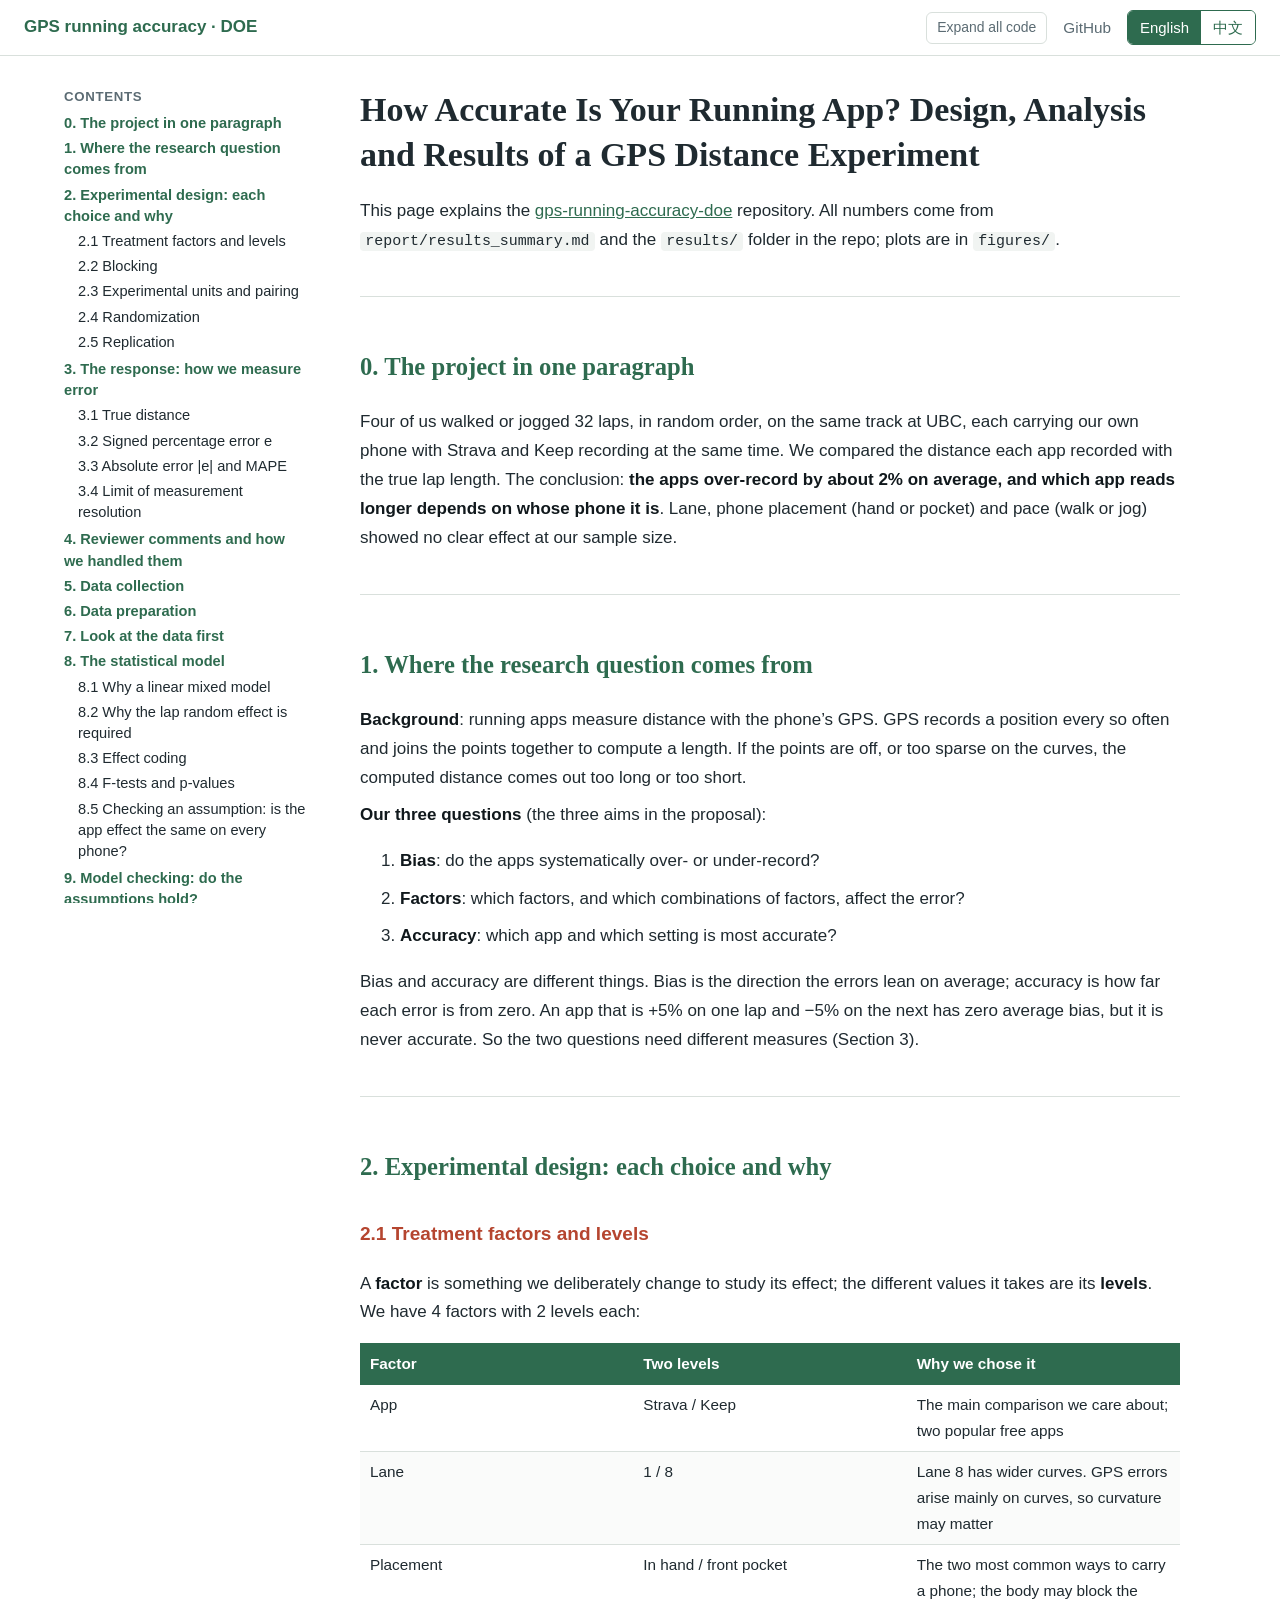
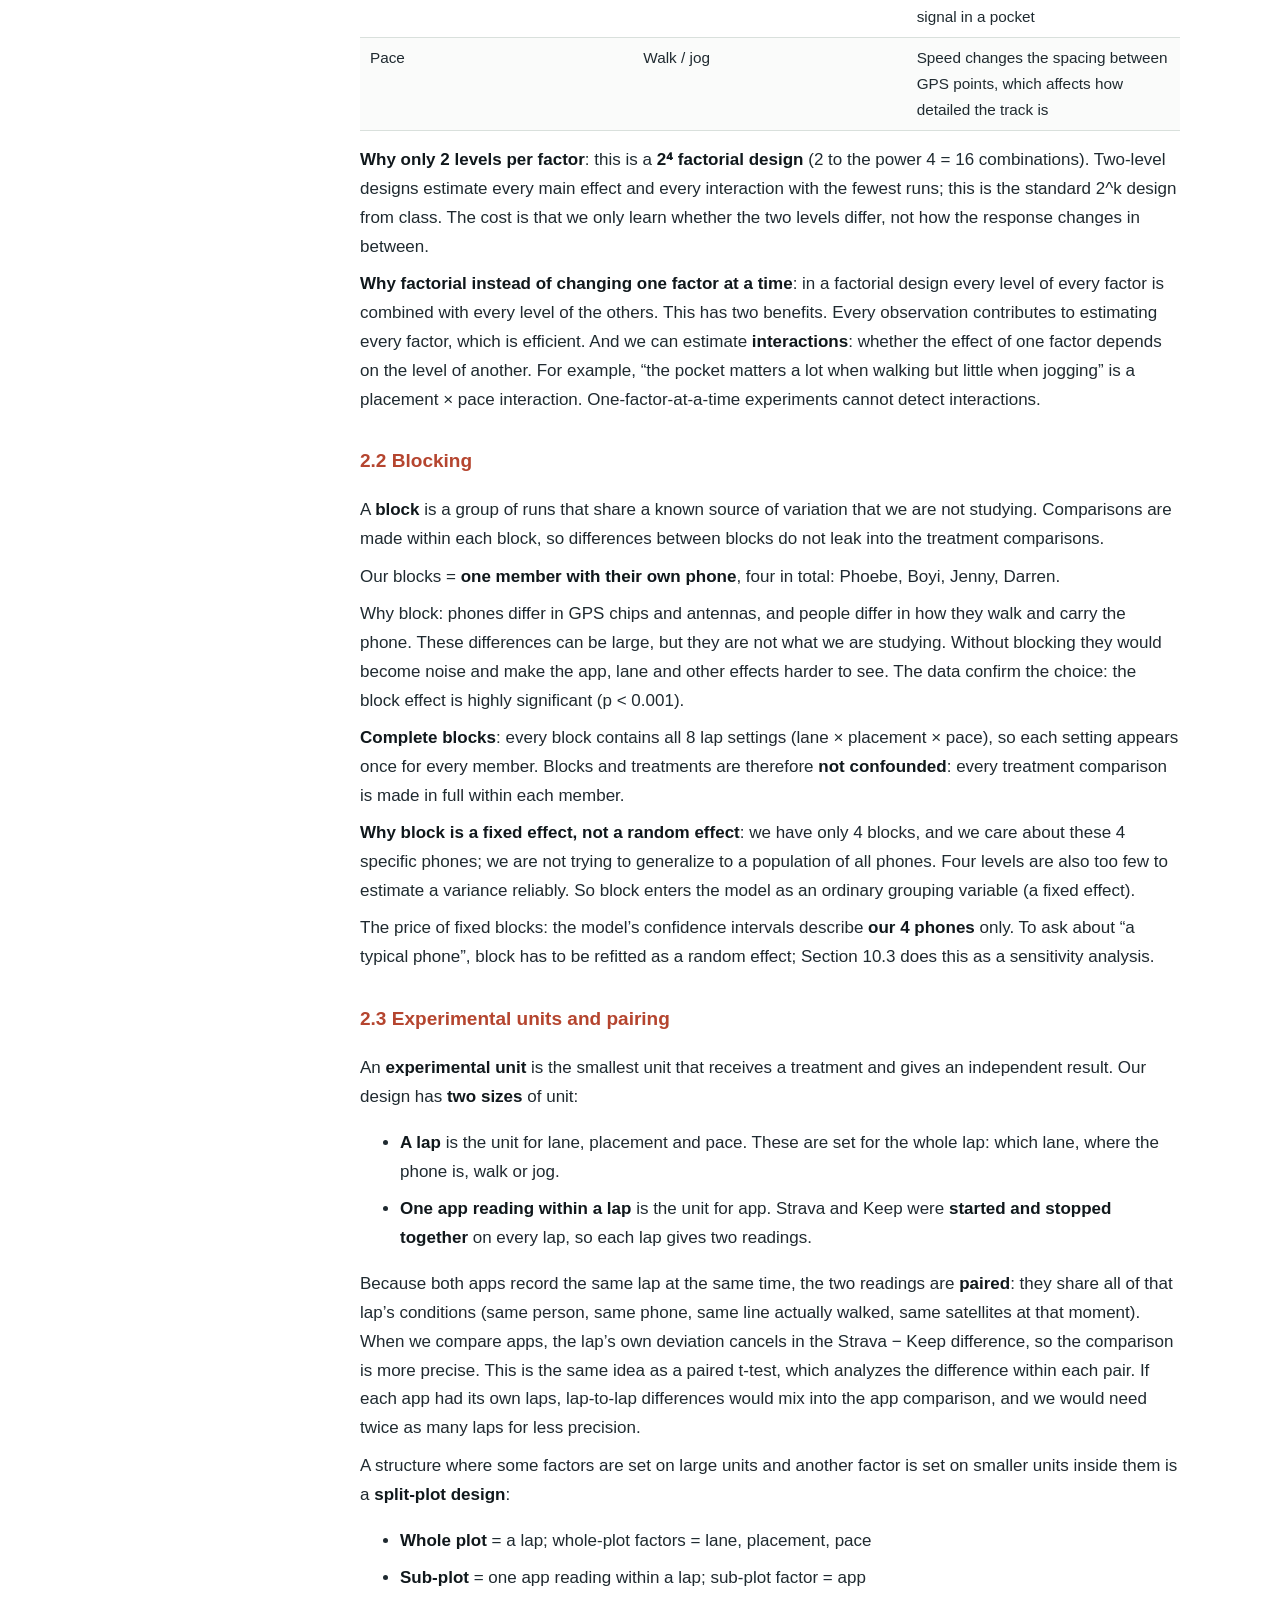
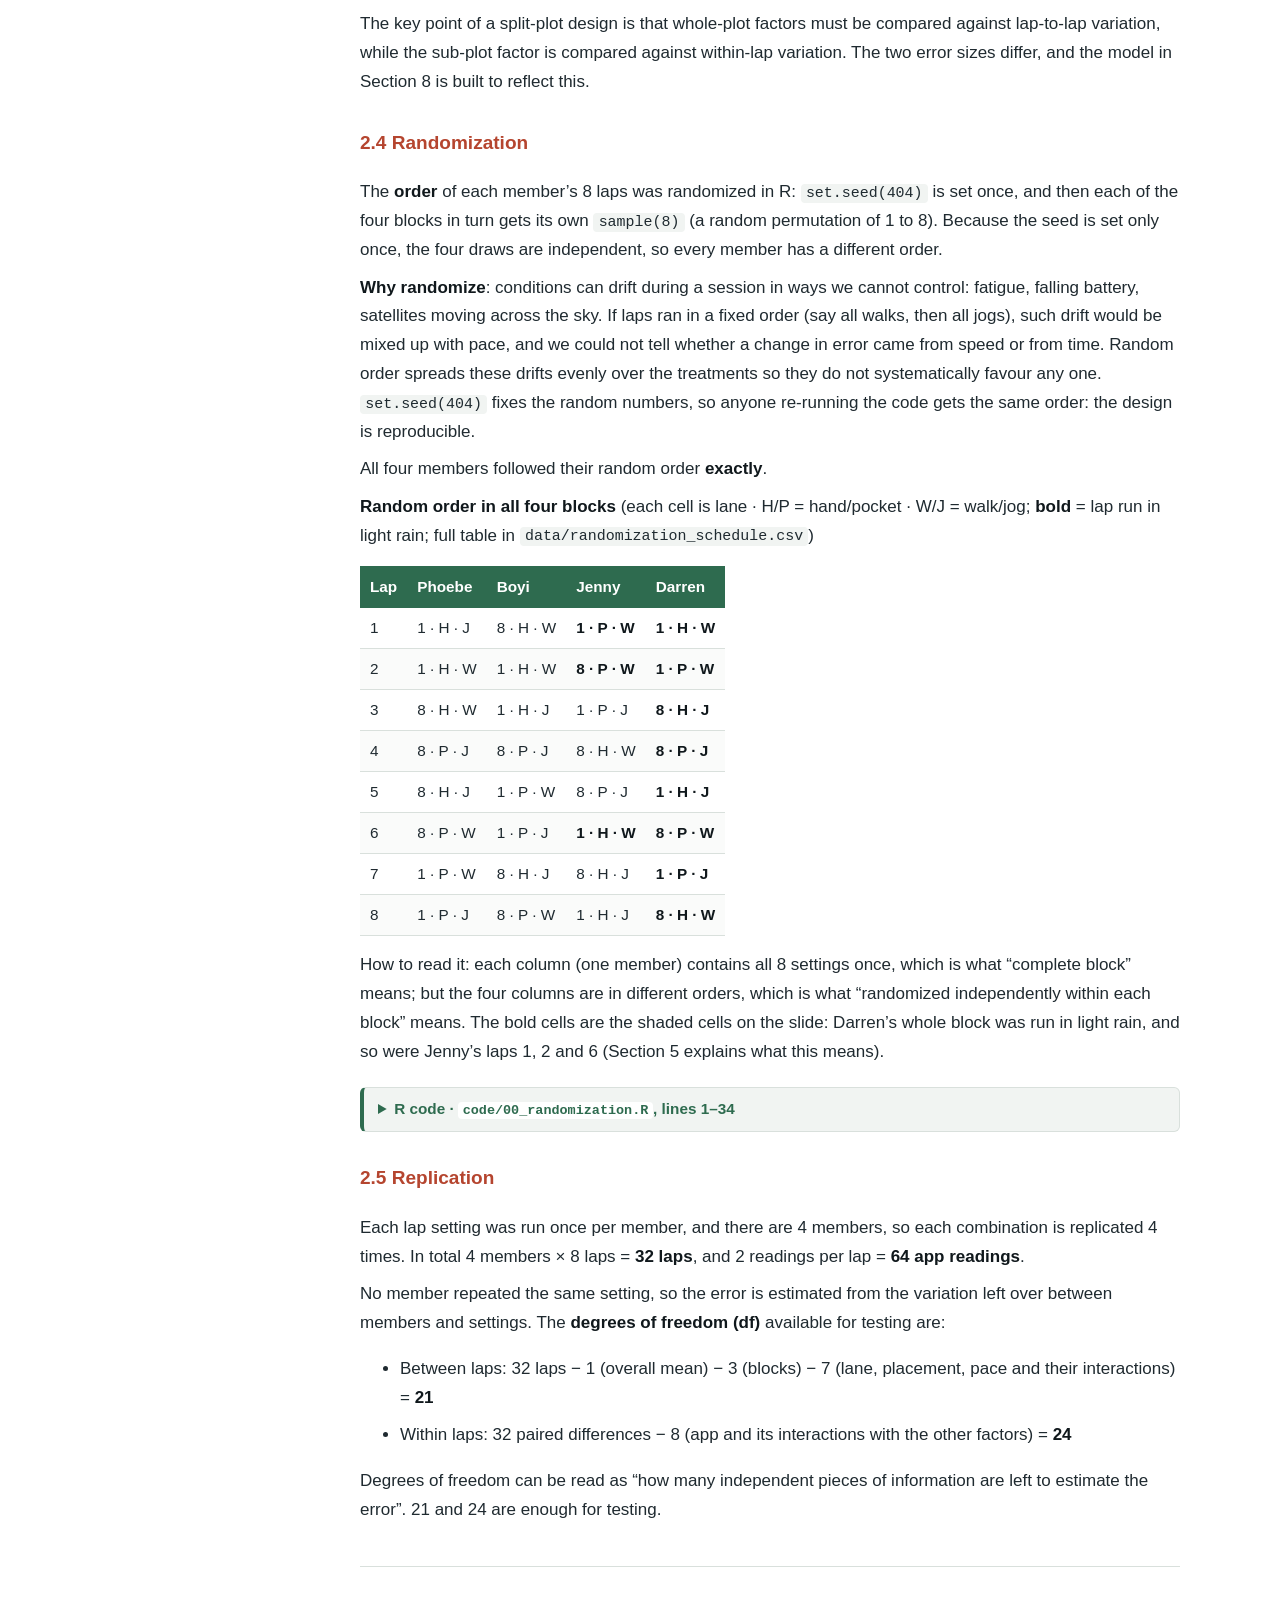
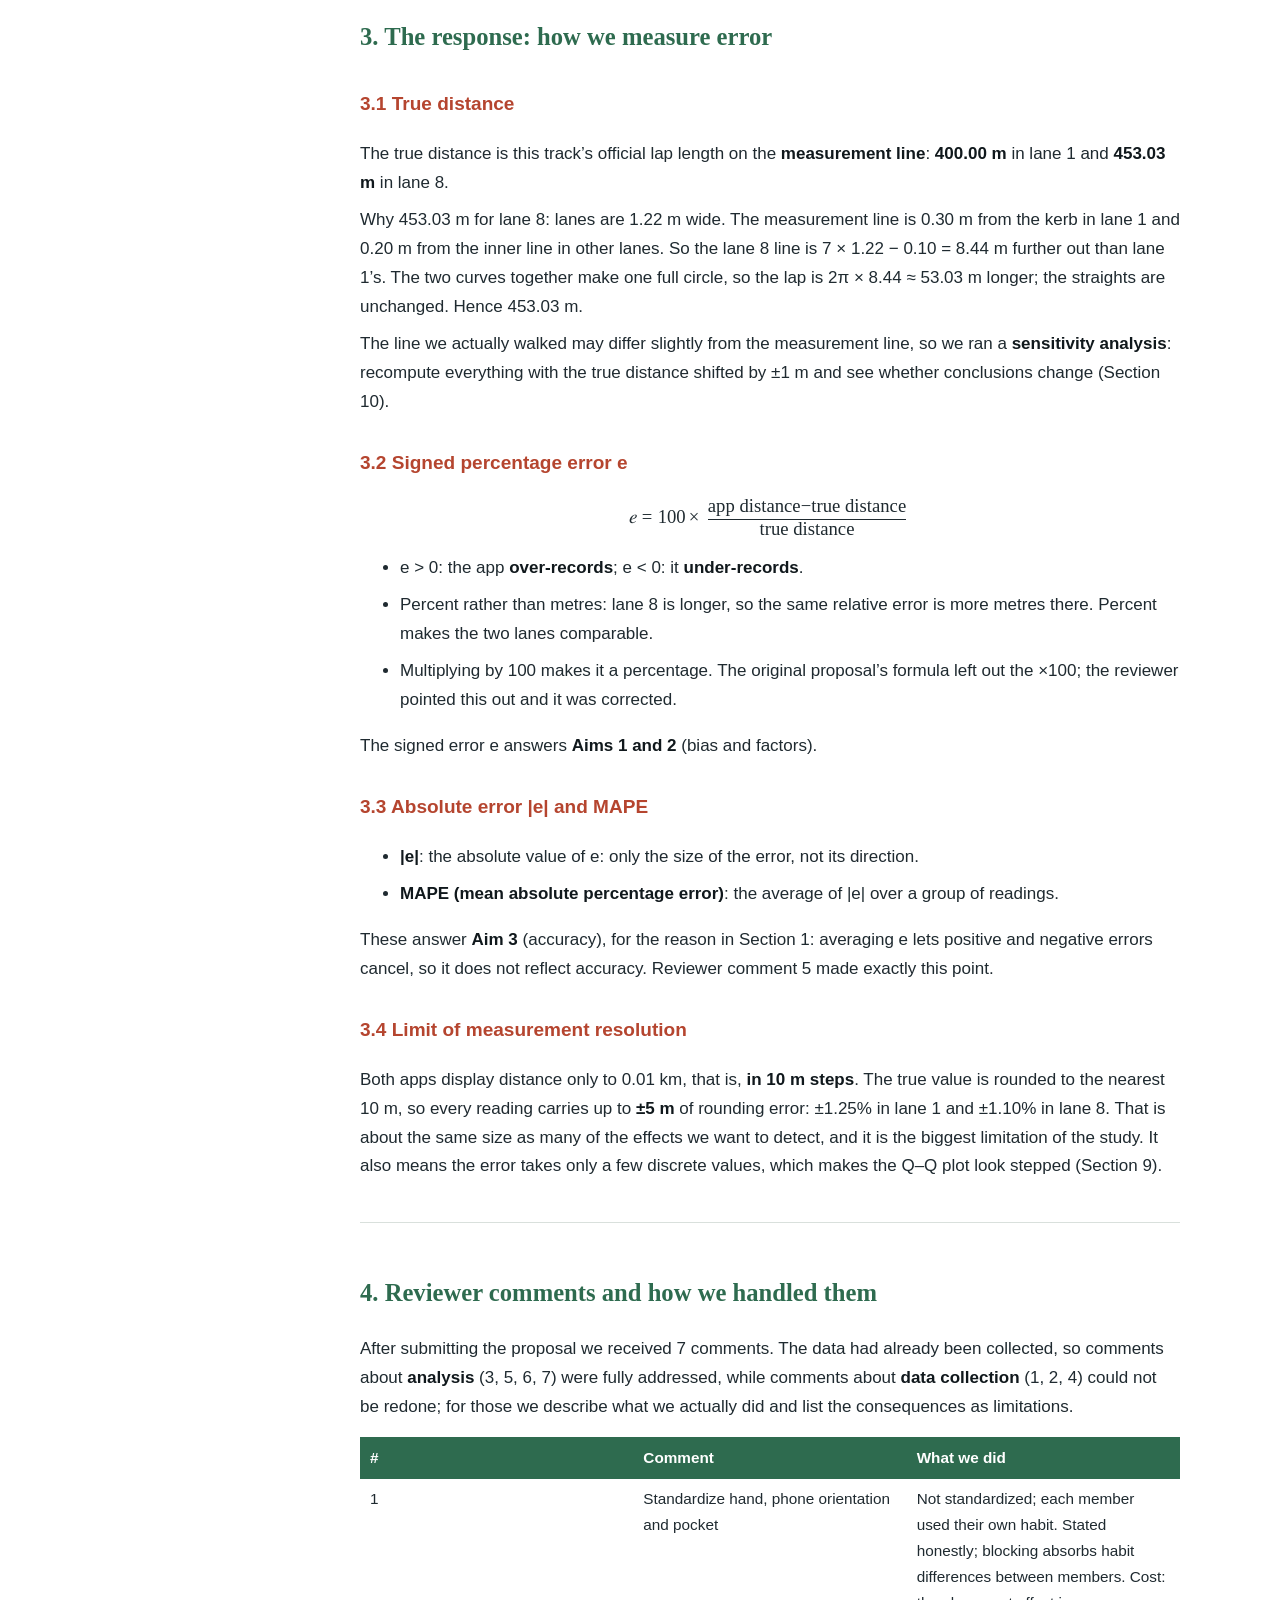
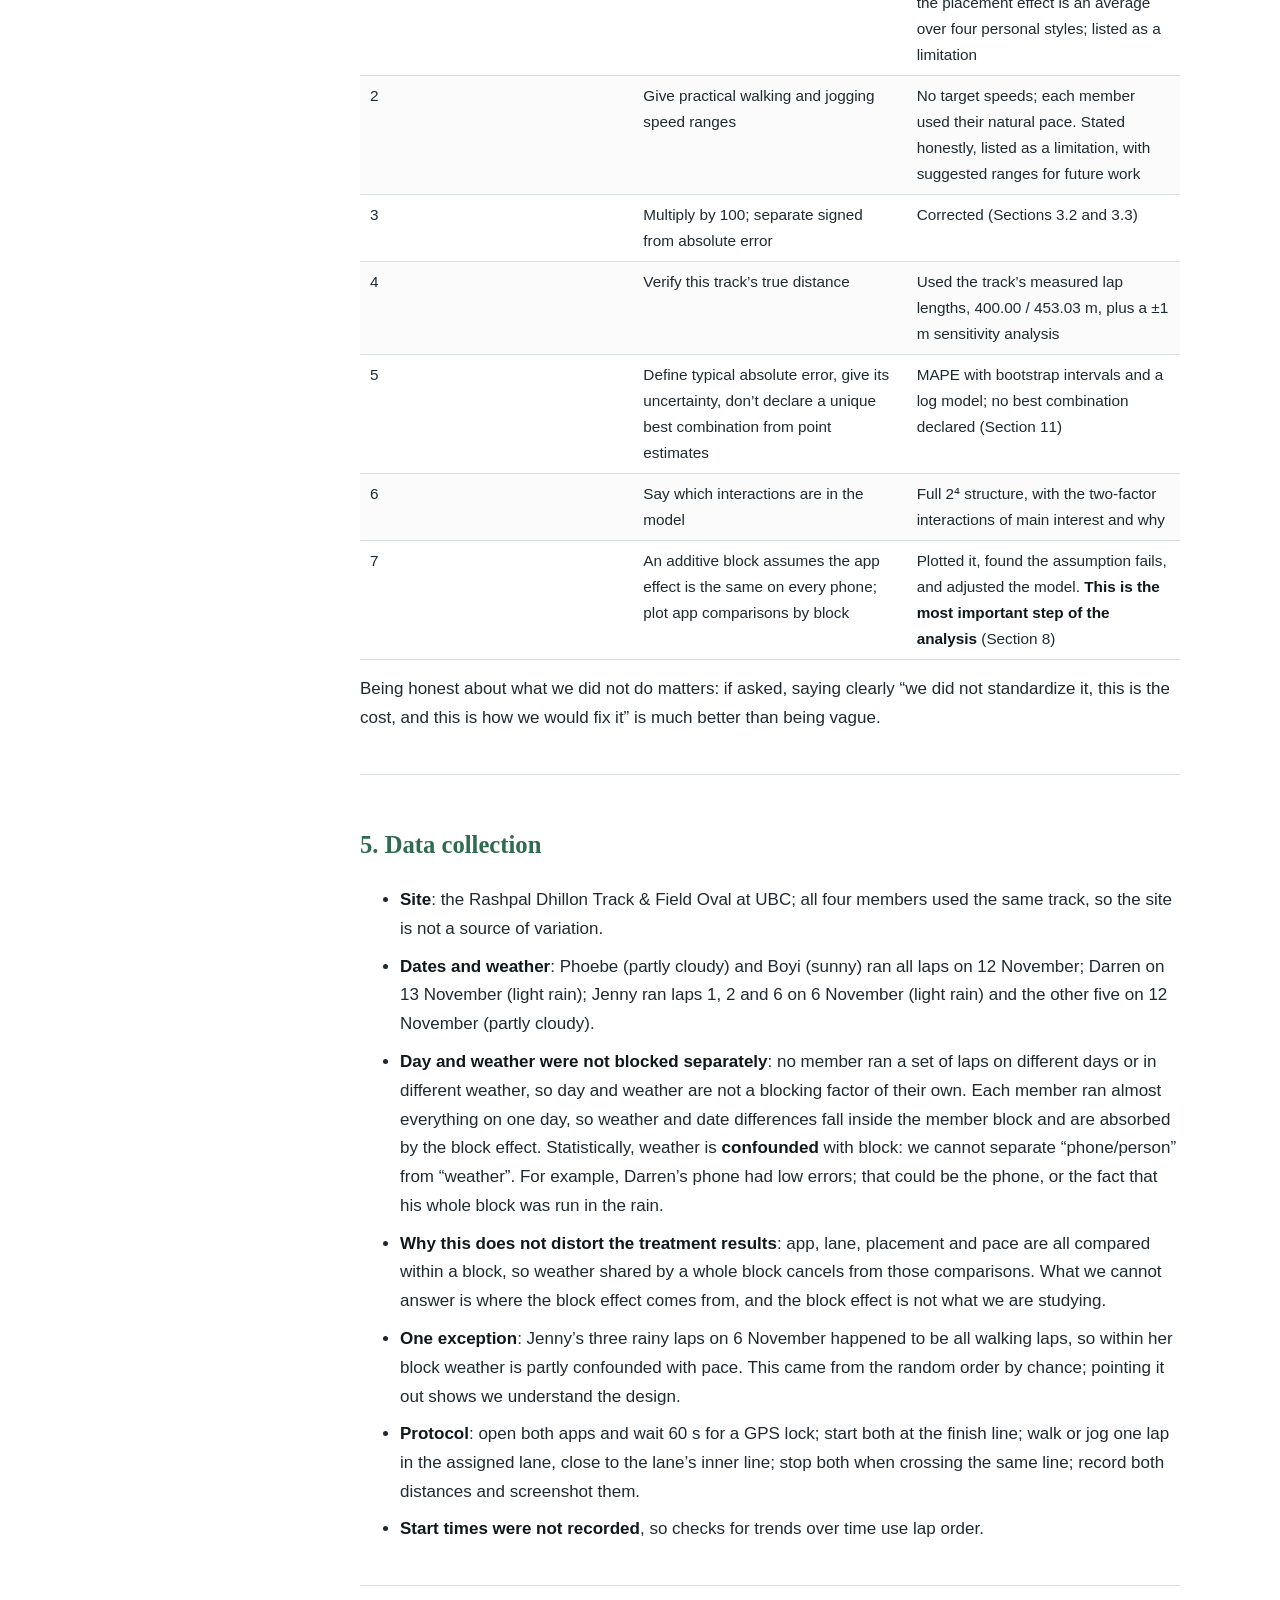
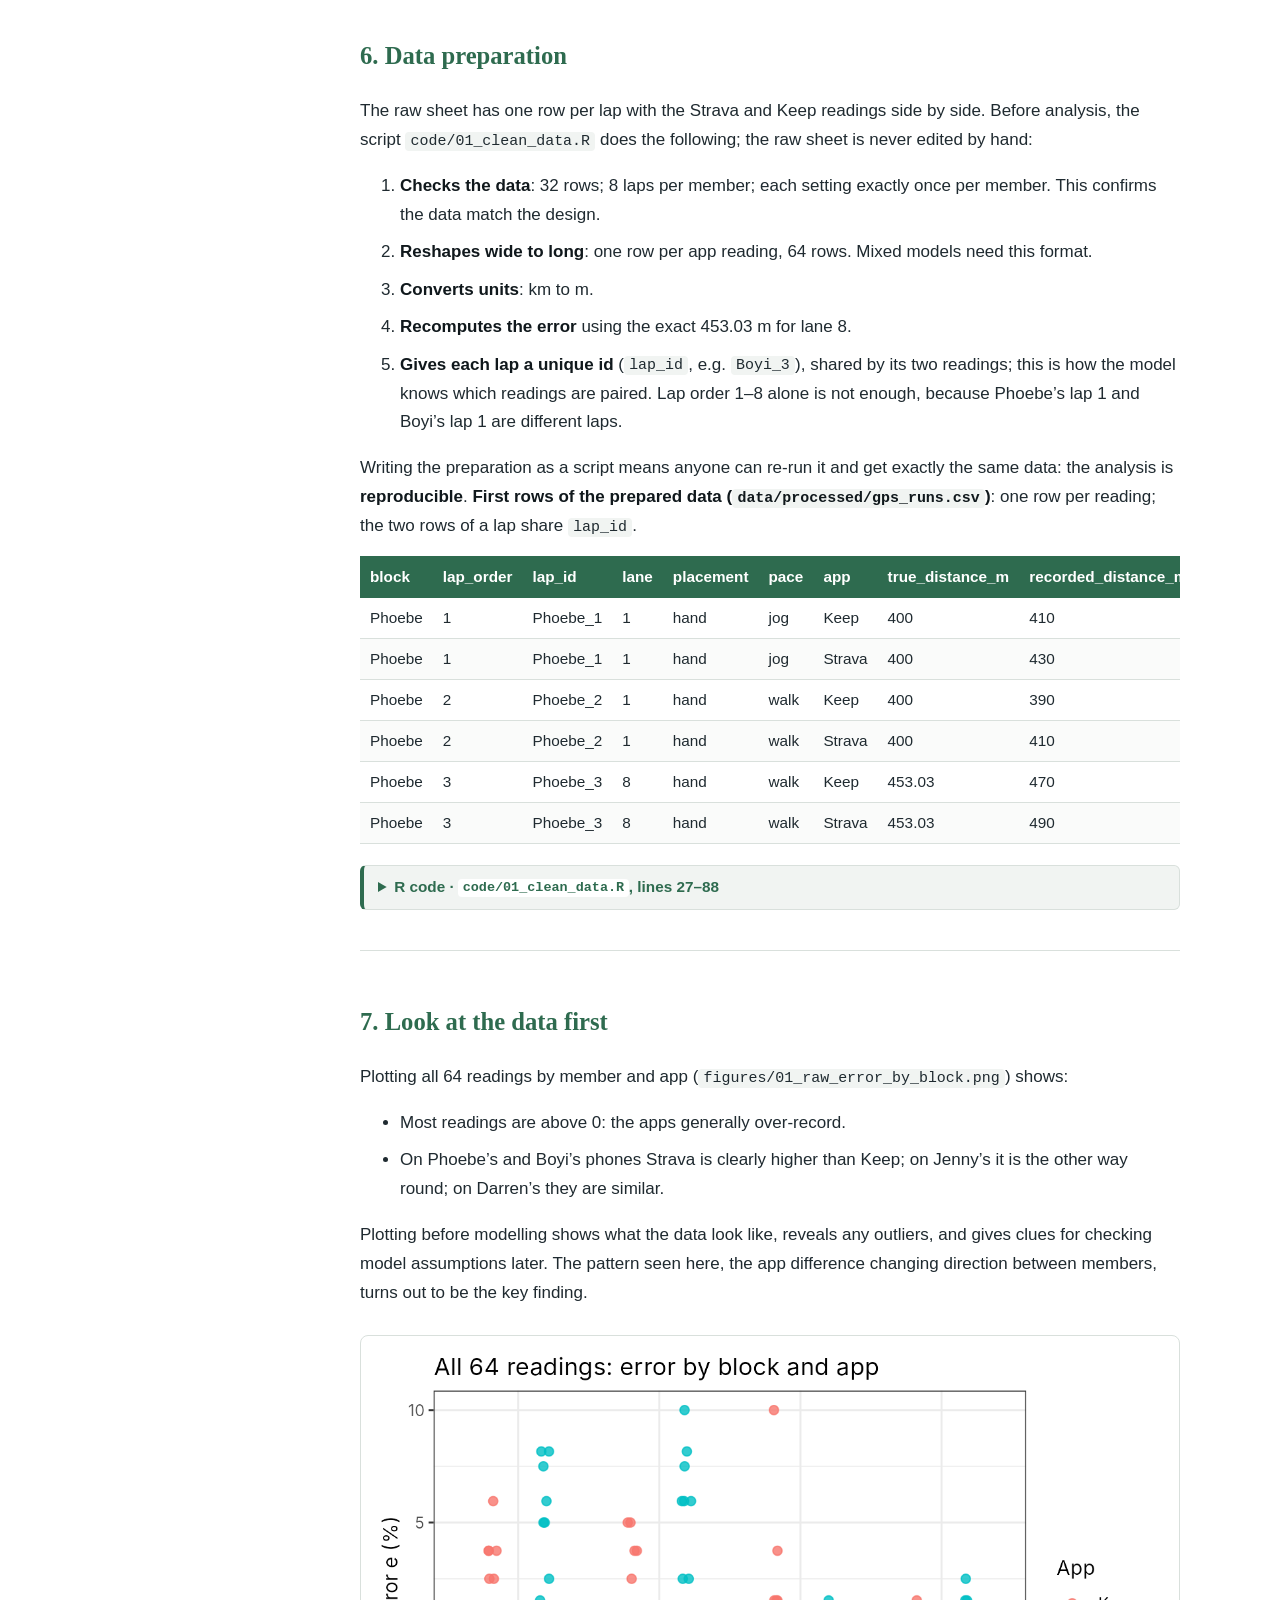
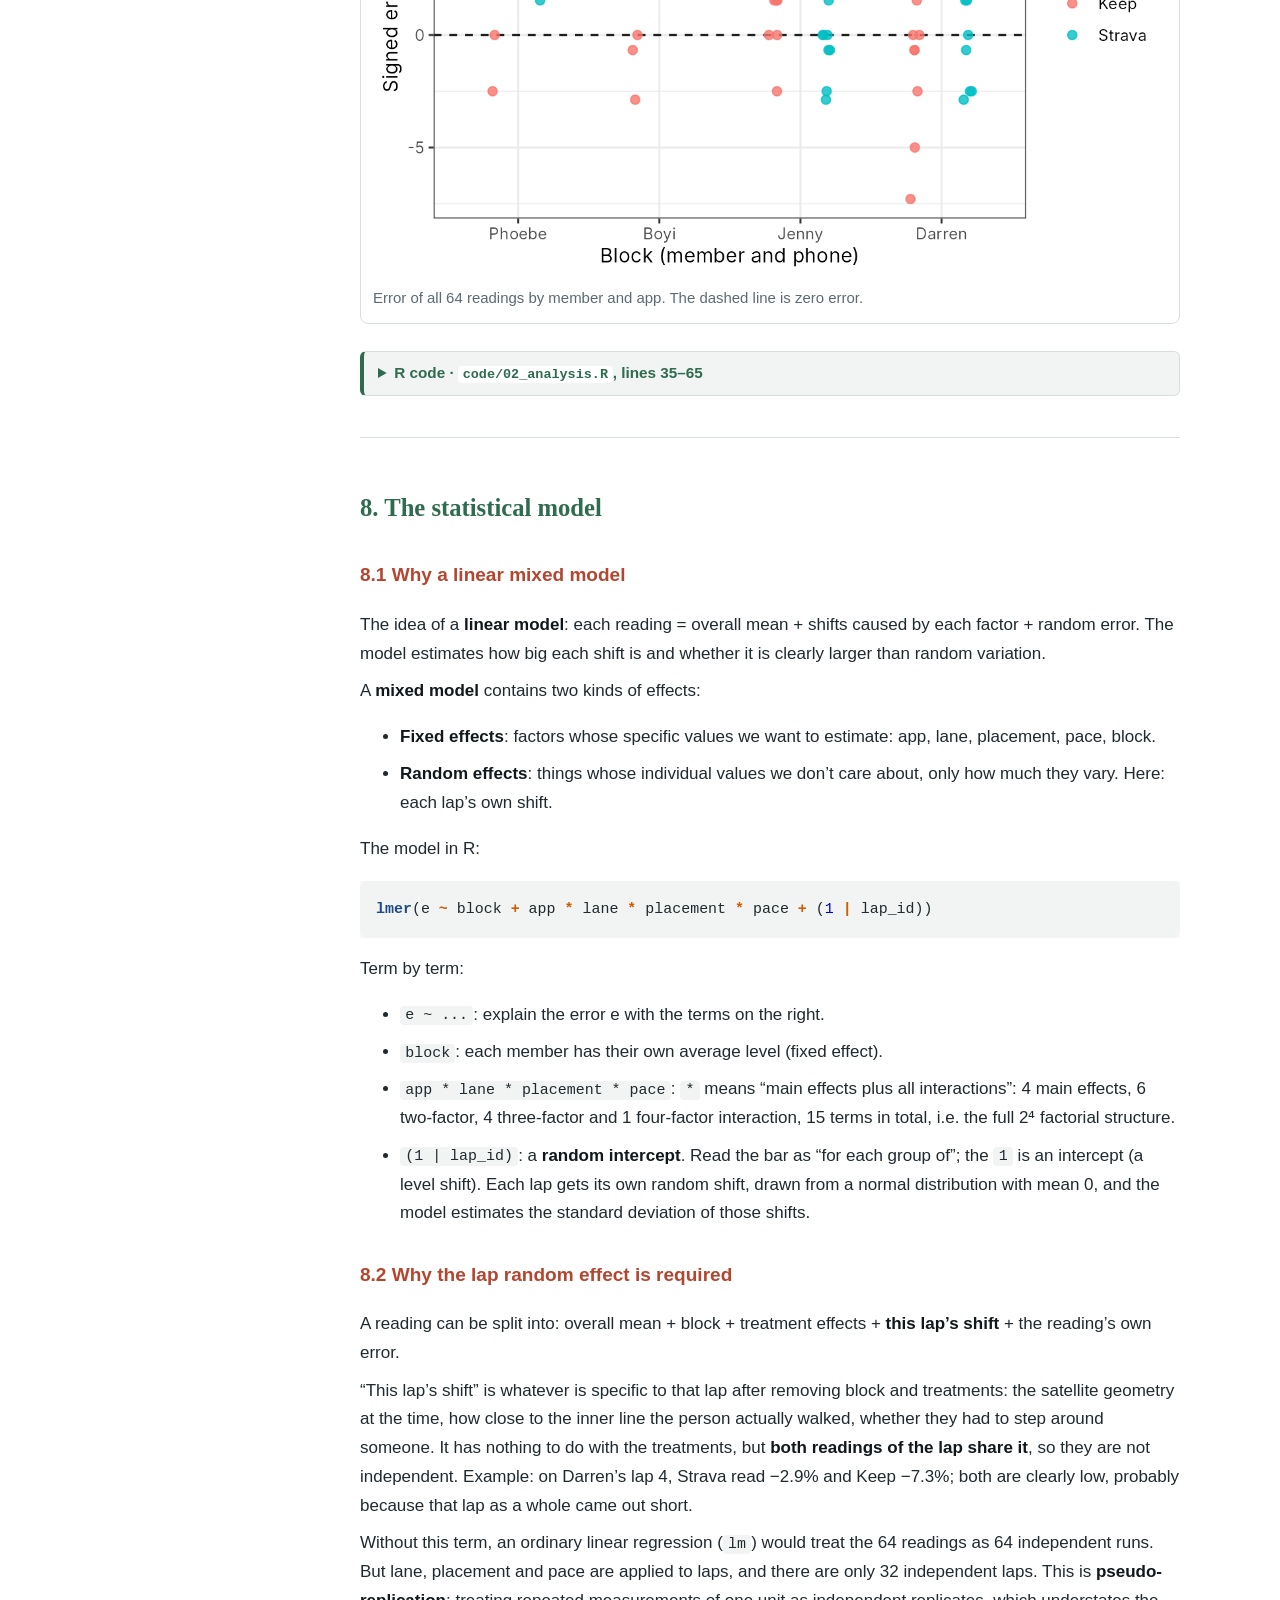
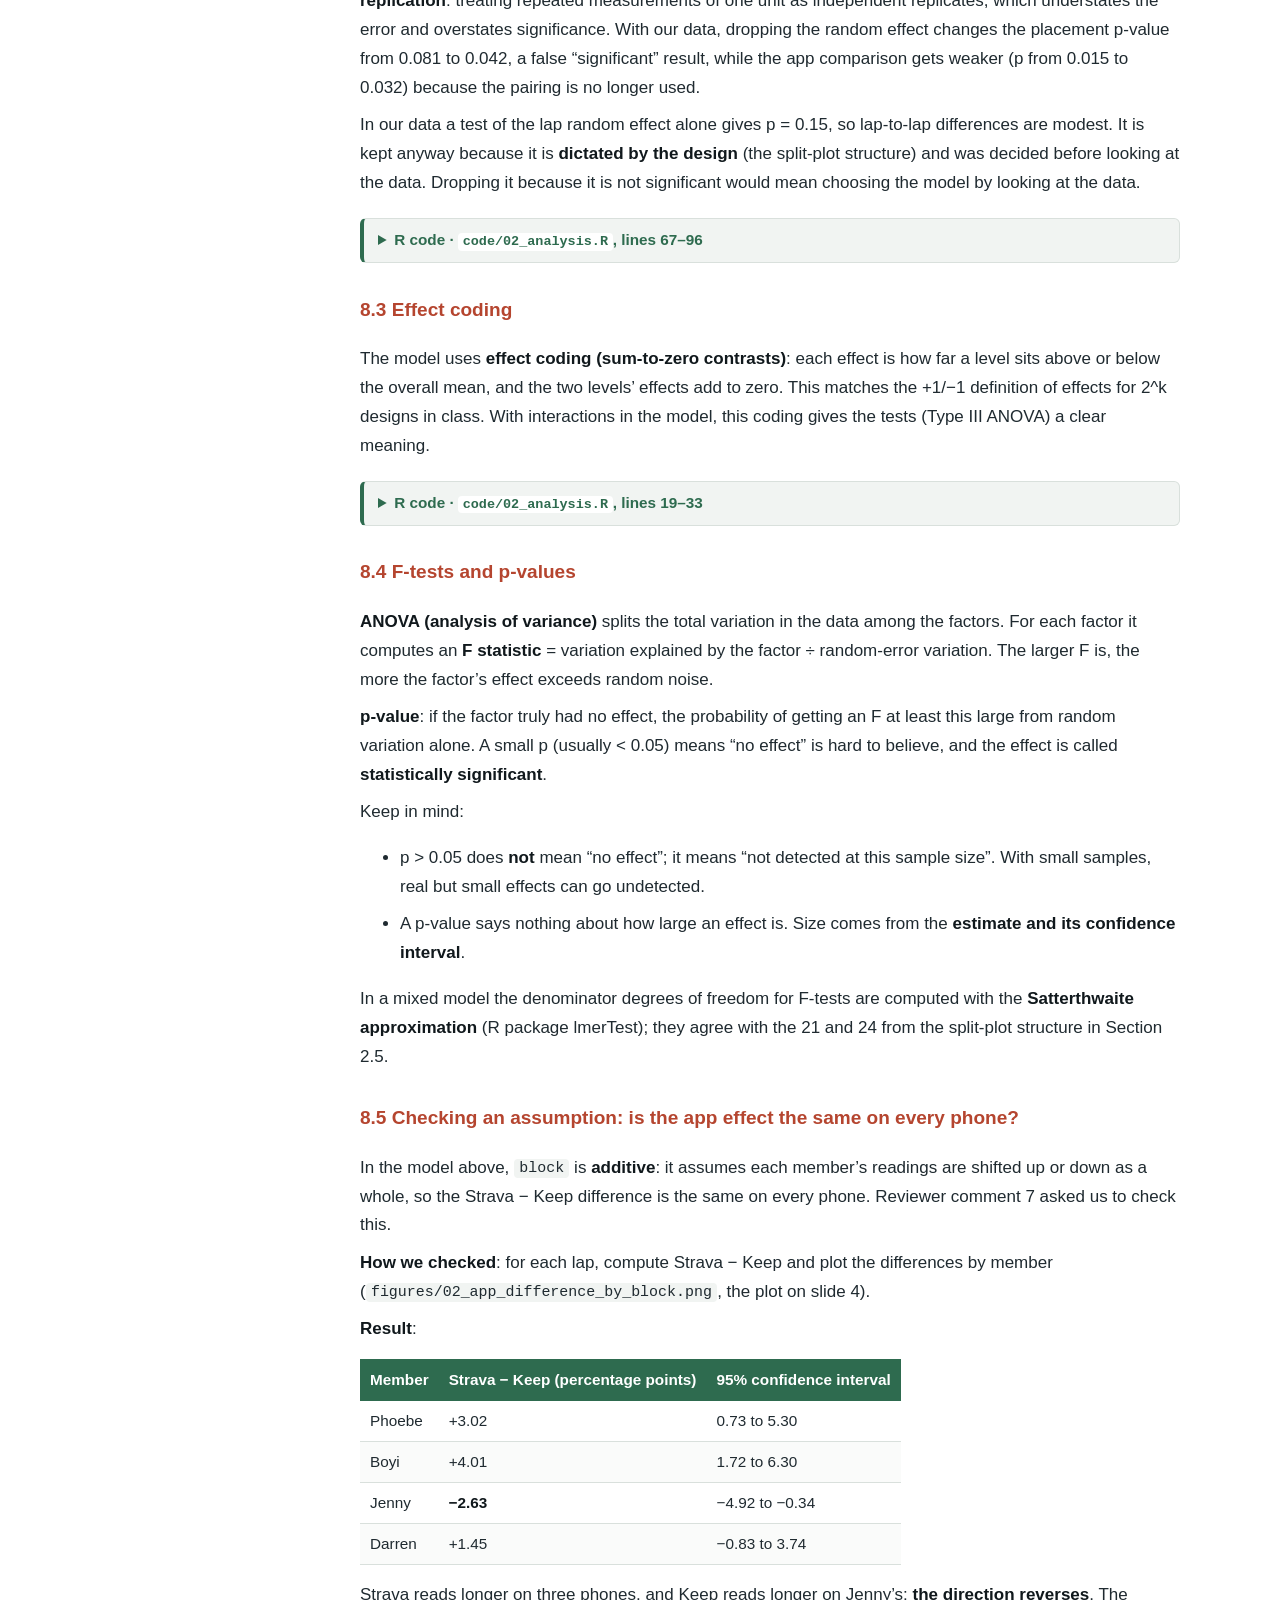
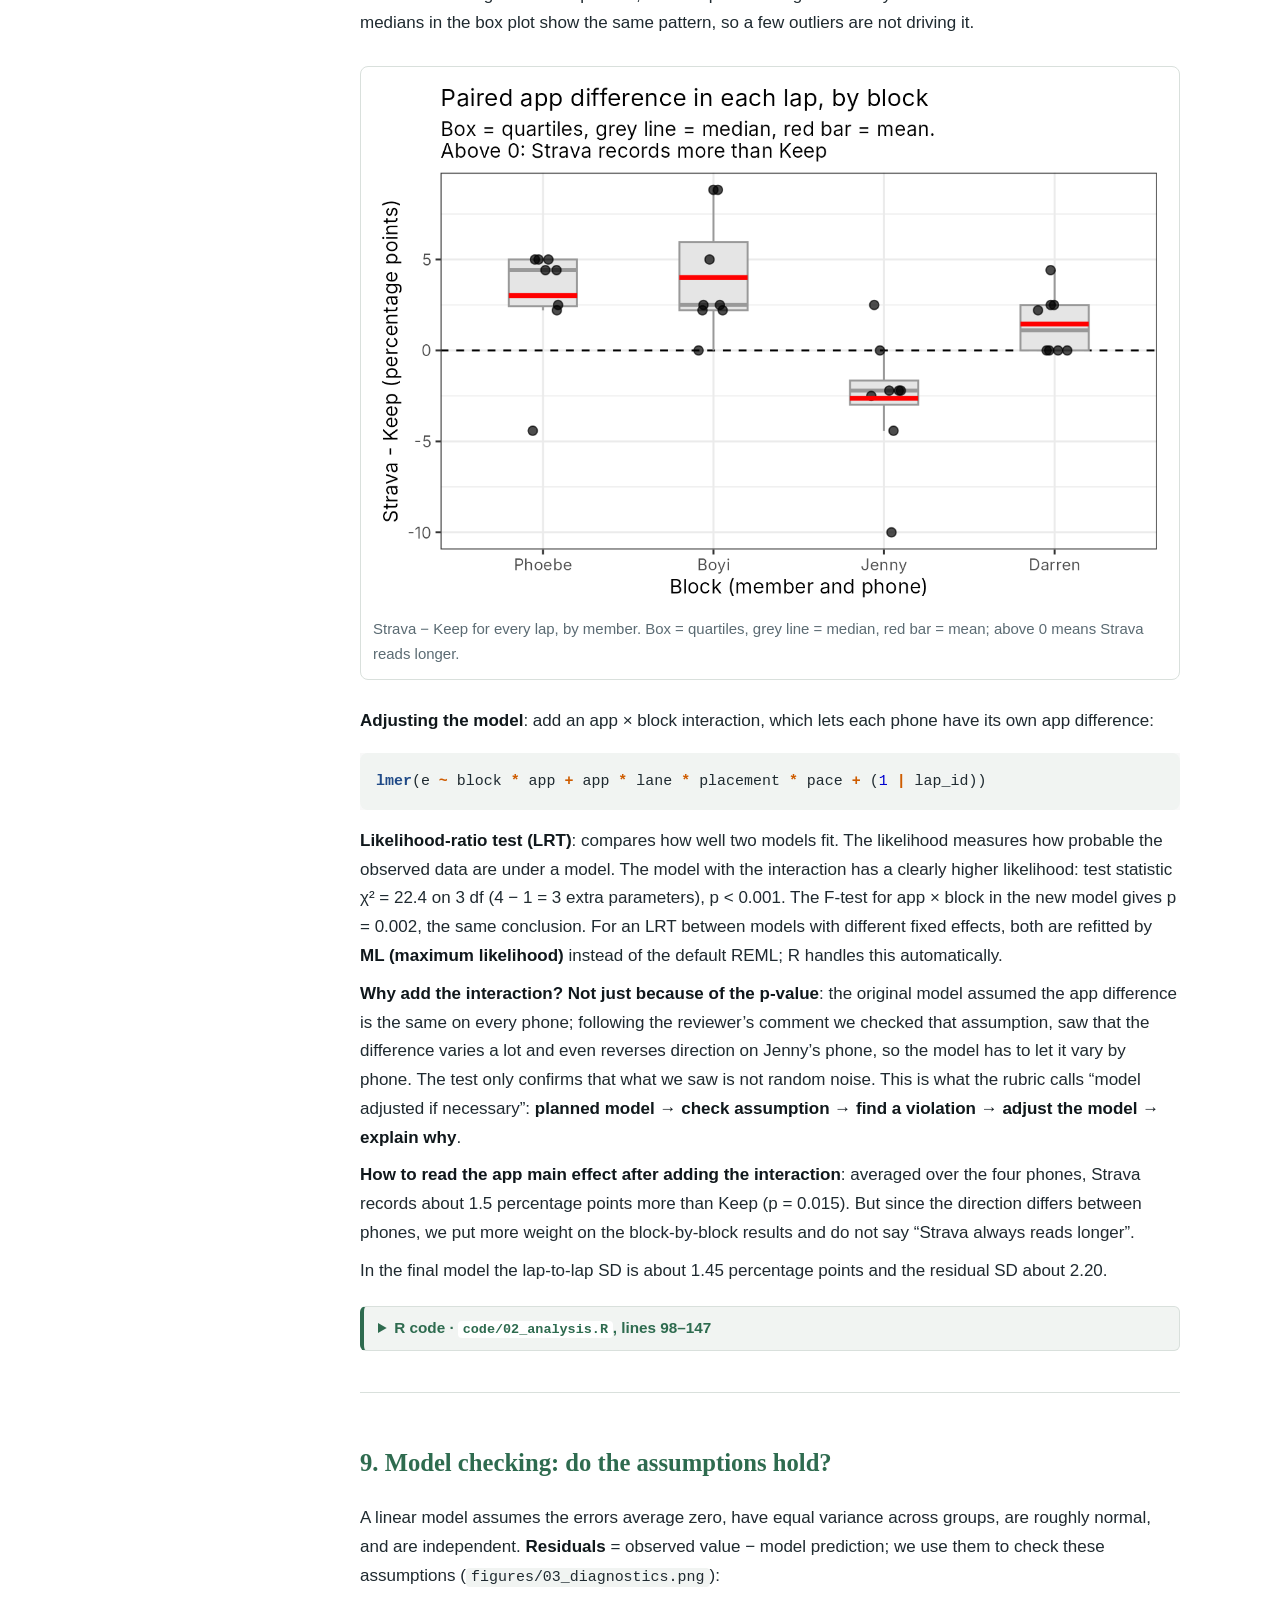
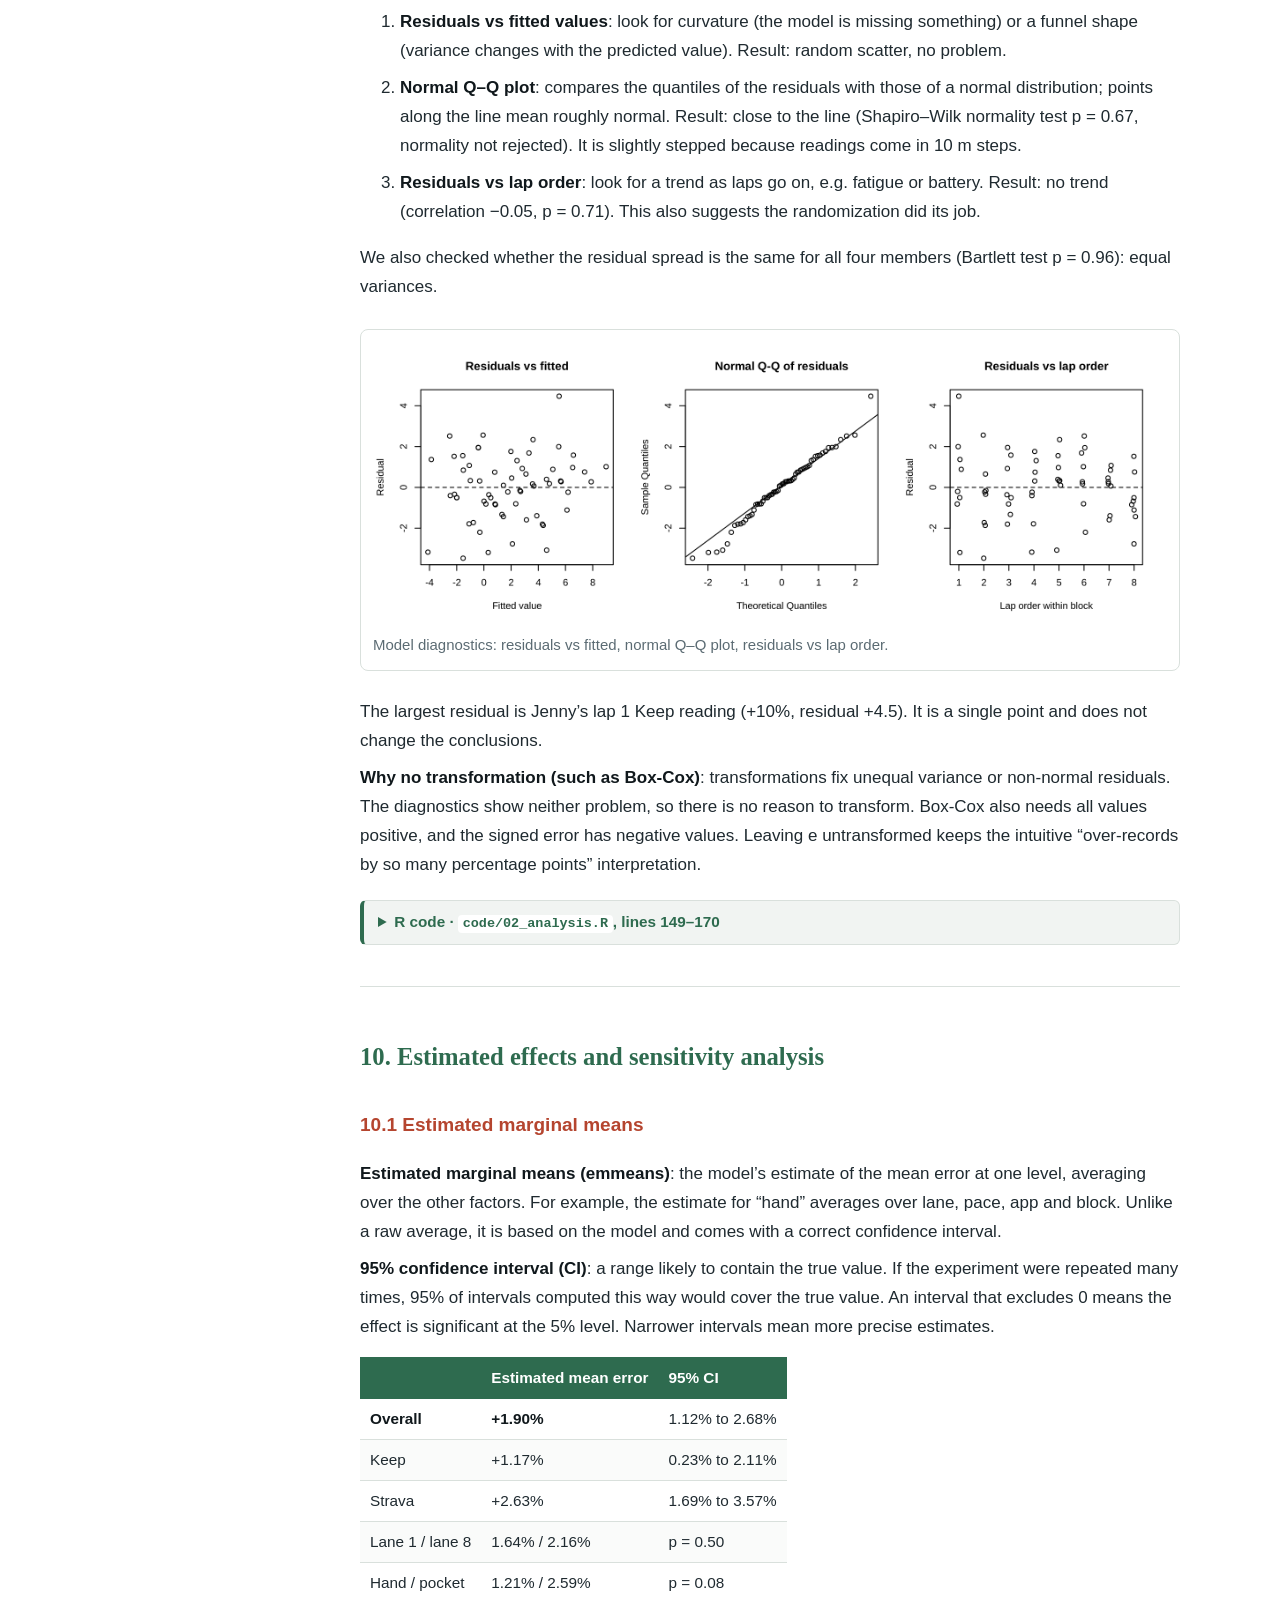
==== commit 4c7b7e28: "Study guide (English): all four run orders, unblocked day/weather, interactions, random-block model" ====
--- a/docs/index.html
+++ b/docs/index.html
@@ -230,6 +230,9 @@
 <li><a href="#en-sensitivity-analysis-what-if-the-true-distance-is-off"
 id="en-toc-sensitivity-analysis-what-if-the-true-distance-is-off">10.2
 Sensitivity analysis: what if the true distance is off?</a></li>
+<li><a href="#en-sensitivity-analysis-the-phones-as-a-random-sample"
+id="en-toc-sensitivity-analysis-the-phones-as-a-random-sample">10.3
+Sensitivity analysis: the phones as a random sample</a></li>
 </ul></li>
 <li><a href="#en-accuracy-aim-3" id="en-toc-accuracy-aim-3">11. Accuracy
 (Aim 3)</a>
@@ -319,6 +322,9 @@
 <li><a href="#zh-敏感性分析真实距离不准会怎样"
 id="zh-toc-敏感性分析真实距离不准会怎样">10.2
 敏感性分析：真实距离不准会怎样</a></li>
+<li><a href="#zh-敏感性分析把手机当成随机样本"
+id="zh-toc-敏感性分析把手机当成随机样本">10.3
+敏感性分析：把手机当成随机样本</a></li>
 </ul></li>
 <li><a href="#zh-准确度分析aim-3" id="zh-toc-准确度分析aim-3">11.
 准确度分析（Aim 3）</a>
@@ -465,6 +471,10 @@
 not trying to generalize to a population of all phones. Four levels are
 also too few to estimate a variance reliably. So block enters the model
 as an ordinary grouping variable (a fixed effect).</p>
+<p>The price of fixed blocks: the model’s confidence intervals describe
+<strong>our 4 phones</strong> only. To ask about “a typical phone”,
+block has to be refitted as a random effect; Section 10.3 does this as a
+sensitivity analysis.</p>
 <h3 id="en-experimental-units-and-pairing">2.3 Experimental units and
 pairing</h3>
 <p>An <strong>experimental unit</strong> is the smallest unit that
@@ -502,7 +512,10 @@
 the model in Section 8 is built to reflect this.</p>
 <h3 id="en-randomization">2.4 Randomization</h3>
 <p>The <strong>order</strong> of each member’s 8 laps was randomized in
-R with <code>set.seed(404)</code>, separately for each member.</p>
+R: <code>set.seed(404)</code> is set once, and then each of the four
+blocks in turn gets its own <code>sample(8)</code> (a random permutation
+of 1 to 8). Because the seed is set only once, the four draws are
+independent, so every member has a different order.</p>
 <p><strong>Why randomize</strong>: conditions can drift during a session
 in ways we cannot control: fatigue, falling battery, satellites moving
 across the sky. If laps ran in a fixed order (say all walks, then all
@@ -514,68 +527,85 @@
 design is reproducible.</p>
 <p>All four members followed their random order
 <strong>exactly</strong>.</p>
-<p><strong>Example: Boyi’s random order</strong> (full table in
+<p><strong>Random order in all four blocks</strong> (each cell is lane ·
+H/P = hand/pocket · W/J = walk/jog; <strong>bold</strong> = lap run in
+light rain; full table in
 <code>data/randomization_schedule.csv</code>)</p>
 <table>
 <thead>
 <tr class="header">
 <th>Lap</th>
-<th>Lane</th>
-<th>Placement</th>
-<th>Pace</th>
+<th>Phoebe</th>
+<th>Boyi</th>
+<th>Jenny</th>
+<th>Darren</th>
 </tr>
 </thead>
 <tbody>
 <tr class="odd">
 <td>1</td>
+<td>1 · H · J</td>
+<td>8 · H · W</td>
+<td><strong>1 · P · W</strong></td>
+<td><strong>1 · H · W</strong></td>
+</tr>
+<tr class="even">
+<td>2</td>
+<td>1 · H · W</td>
+<td>1 · H · W</td>
+<td><strong>8 · P · W</strong></td>
+<td><strong>1 · P · W</strong></td>
+</tr>
+<tr class="odd">
+<td>3</td>
+<td>8 · H · W</td>
+<td>1 · H · J</td>
+<td>1 · P · J</td>
+<td><strong>8 · H · J</strong></td>
+</tr>
+<tr class="even">
+<td>4</td>
+<td>8 · P · J</td>
+<td>8 · P · J</td>
+<td>8 · H · W</td>
+<td><strong>8 · P · J</strong></td>
+</tr>
+<tr class="odd">
+<td>5</td>
+<td>8 · H · J</td>
+<td>1 · P · W</td>
+<td>8 · P · J</td>
+<td><strong>1 · H · J</strong></td>
+</tr>
+<tr class="even">
+<td>6</td>
+<td>8 · P · W</td>
+<td>1 · P · J</td>
+<td><strong>1 · H · W</strong></td>
+<td><strong>8 · P · W</strong></td>
+</tr>
+<tr class="odd">
+<td>7</td>
+<td>1 · P · W</td>
+<td>8 · H · J</td>
+<td>8 · H · J</td>
+<td><strong>1 · P · J</strong></td>
+</tr>
+<tr class="even">
 <td>8</td>
-<td>hand</td>
-<td>walk</td>
-</tr>
-<tr class="even">
-<td>2</td>
-<td>1</td>
-<td>hand</td>
-<td>walk</td>
-</tr>
-<tr class="odd">
-<td>3</td>
-<td>1</td>
-<td>hand</td>
-<td>jog</td>
-</tr>
-<tr class="even">
-<td>4</td>
-<td>8</td>
-<td>pocket</td>
-<td>jog</td>
-</tr>
-<tr class="odd">
-<td>5</td>
-<td>1</td>
-<td>pocket</td>
-<td>walk</td>
-</tr>
-<tr class="even">
-<td>6</td>
-<td>1</td>
-<td>pocket</td>
-<td>jog</td>
-</tr>
-<tr class="odd">
-<td>7</td>
-<td>8</td>
-<td>hand</td>
-<td>jog</td>
-</tr>
-<tr class="even">
-<td>8</td>
-<td>8</td>
-<td>pocket</td>
-<td>walk</td>
+<td>1 · P · J</td>
+<td>8 · P · W</td>
+<td>1 · H · J</td>
+<td><strong>8 · H · W</strong></td>
 </tr>
 </tbody>
 </table>
+<p>How to read it: each column (one member) contains all 8 settings
+once, which is what “complete block” means; but the four columns are in
+different orders, which is what “randomized independently within each
+block” means. The bold cells are the shaded cells on the slide: Darren’s
+whole block was run in light rain, and so were Jenny’s laps 1, 2 and 6
+(Section 5 explains what this means).</p>
 <details class="rcode">
 <summary>
 R code · <code>code/00_randomization.R</code>, lines 1–34
@@ -772,13 +802,20 @@
 (sunny) ran all laps on 12 November; Darren on 13 November (light rain);
 Jenny ran laps 1, 2 and 6 on 6 November (light rain) and the other five
 on 12 November (partly cloudy).</li>
-<li><strong>Why weather and date don’t distort the results</strong>:
-each member ran almost everything on one day, so weather and date
-differences fall inside the member block and are absorbed by the block
-effect. Statistically, weather is <strong>confounded</strong> with
-block: we cannot separate “phone/person” from “weather”, but since we
-are not studying the block effect, the other comparisons are
-unaffected.</li>
+<li><strong>Day and weather were not blocked separately</strong>: no
+member ran a set of laps on different days or in different weather, so
+day and weather are not a blocking factor of their own. Each member ran
+almost everything on one day, so weather and date differences fall
+inside the member block and are absorbed by the block effect.
+Statistically, weather is <strong>confounded</strong> with block: we
+cannot separate “phone/person” from “weather”. For example, Darren’s
+phone had low errors; that could be the phone, or the fact that his
+whole block was run in the rain.</li>
+<li><strong>Why this does not distort the treatment results</strong>:
+app, lane, placement and pace are all compared within a block, so
+weather shared by a whole block cancels from those comparisons. What we
+cannot answer is where the block effect comes from, and the block effect
+is not what we are studying.</li>
 <li><strong>One exception</strong>: Jenny’s three rainy laps on 6
 November happened to be all walking laps, so within her block weather is
 partly confounded with pace. This came from the random order by chance;
@@ -1134,8 +1171,8 @@
 <span id="en-cb5-18"><a href="#en-cb5-18" aria-hidden="true" tabindex="-1"></a><span class="co"># Dropping (1 | lap_id) and using lm() would treat the 64 readings as</span></span>
 <span id="en-cb5-19"><a href="#en-cb5-19" aria-hidden="true" tabindex="-1"></a><span class="co"># independent (pseudo-replication): in the final model (section 4) the</span></span>
 <span id="en-cb5-20"><a href="#en-cb5-20" aria-hidden="true" tabindex="-1"></a><span class="co"># placement p-value would fall from 0.08 to 0.04, a false &quot;significant&quot;</span></span>
-<span id="en-cb5-21"><a href="#en-cb5-21" aria-hidden="true" tabindex="-1"></a><span class="co"># result, while the app test would lose the benefit of pairing. The term is kept because the design requires</span></span>
-<span id="en-cb5-22"><a href="#en-cb5-22" aria-hidden="true" tabindex="-1"></a><span class="co"># it, whether or not it is significant in this data set.</span></span>
+<span id="en-cb5-21"><a href="#en-cb5-21" aria-hidden="true" tabindex="-1"></a><span class="co"># result, while the app test would lose the benefit of pairing. We keep the</span></span>
+<span id="en-cb5-22"><a href="#en-cb5-22" aria-hidden="true" tabindex="-1"></a><span class="co"># term because the design requires it, whether or not it is significant here.</span></span>
 <span id="en-cb5-23"><a href="#en-cb5-23" aria-hidden="true" tabindex="-1"></a>fit_add <span class="ot">&lt;-</span> <span class="fu">lmer</span>(error_pct <span class="sc">~</span> block <span class="sc">+</span> app <span class="sc">*</span> lane <span class="sc">*</span> placement <span class="sc">*</span> pace <span class="sc">+</span> (<span class="dv">1</span> <span class="sc">|</span> lap_id),</span>
 <span id="en-cb5-24"><a href="#en-cb5-24" aria-hidden="true" tabindex="-1"></a>                <span class="at">data =</span> dat)</span>
 <span id="en-cb5-25"><a href="#en-cb5-25" aria-hidden="true" tabindex="-1"></a></span>
@@ -1473,10 +1510,15 @@
 </table>
 <figure>
 <img src="../figures/04_main_effects.png" style="width:100.0%"
-alt="Estimated mean error at each factor level with 95% confidence intervals." />
+alt="Estimated mean error at each factor level with 95% confidence intervals, averaged over our 4 blocks." />
 <figcaption aria-hidden="true">Estimated mean error at each factor level
-with 95% confidence intervals.</figcaption>
+with 95% confidence intervals, averaged over our 4 blocks.</figcaption>
 </figure>
+<p>The plot’s subtitle says “Averaged over our 4 blocks (fixed-block
+final model)”: these means and intervals average over <strong>our 4
+phones</strong>. Since the app difference changes direction between
+phones, this matters; Section 10.3 covers what can be said about other
+phones.</p>
 <ul>
 <li><strong>Answer to Aim 1</strong>: overall +1.90%, with an interval
 excluding 0: the apps systematically over-record, by about 8 m per 400 m
@@ -1487,11 +1529,16 @@
 our sample size. Placement: weak evidence (pocket about 1.4 percentage
 points higher than hand, p = 0.08, interval includes 0), not enough to
 conclude.</li>
-<li>All 11 interactions among the treatment factors have p &gt; 0.12,
-none detected. In the interaction plot
-(<code>figures/05_interactions.png</code>) two pairs of lines cross
-(lane × pace and placement × pace), but the tests are not significant,
-so the crossing is most likely noise.</li>
+<li><strong>Interactions</strong>: aim 2 asks which factors <strong>and
+interactions</strong> matter. App, lane, placement and pace have 11
+interactions among them (6 two-factor, 4 three-factor, 1 four-factor);
+<strong>none was detected</strong> in the final model, and the smallest
+p-value is 0.13 (app × lane × pace). The code in Section 8.5 prints this
+line right after fitting the final model:
+<code>Treatment-factor interactions: 11 terms, smallest p = 0.13 (app:lane:pace)</code>.
+In the interaction plot (<code>figures/05_interactions.png</code>) two
+pairs of lines cross (lane × pace and placement × pace), but the tests
+are not significant, so the crossing is most likely noise.</li>
 </ul>
 <figure>
 <img src="../figures/05_interactions.png" style="width:100.0%"
@@ -1637,6 +1684,105 @@
 on GitHub</a>
 </p>
 </details>
+<h3 id="en-sensitivity-analysis-the-phones-as-a-random-sample">10.3
+Sensitivity analysis: the phones as a random sample</h3>
+<p>The final model treats block as a <strong>fixed effect</strong>, so
+the interval 1.12% to 2.68% answers: “on <strong>our 4 phones</strong>,
+how much do the apps over-record on average?” To ask “how much does
+<strong>a typical phone</strong> over-record?”, we treat the 4 phones as
+a random sample from all phones and make block a <strong>random
+effect</strong>:</p>
+<div class="sourceCode" id="en-cb12"><pre
+class="sourceCode r"><code class="sourceCode r"><span id="en-cb12-1"><a href="#en-cb12-1" aria-hidden="true" tabindex="-1"></a><span class="fu">lmer</span>(error_pct <span class="sc">~</span> app <span class="sc">*</span> lane <span class="sc">*</span> placement <span class="sc">*</span> pace <span class="sc">+</span></span>
+<span id="en-cb12-2"><a href="#en-cb12-2" aria-hidden="true" tabindex="-1"></a>       (<span class="dv">1</span> <span class="sc">|</span> block) <span class="sc">+</span> (<span class="dv">1</span> <span class="sc">|</span> block<span class="sc">:</span>app) <span class="sc">+</span> (<span class="dv">1</span> <span class="sc">|</span> lap_id), <span class="at">data =</span> dat)</span></code></pre></div>
+<ul>
+<li><code>(1 | block)</code>: each phone has its own overall shift,
+drawn from a normal distribution; the model estimates its SD
+(phone-to-phone SD = 2.02 percentage points).</li>
+<li><code>(1 | block:app)</code>: the app difference may also vary by
+phone, the random version of app × block in the final model (SD =
+1.92).</li>
+<li><code>(1 | lap_id)</code>: one random intercept per lap as before
+(SD = 1.45); residual SD = 2.20.</li>
+</ul>
+<table>
+<thead>
+<tr class="header">
+<th></th>
+<th>Estimate</th>
+<th>95% CI (3 df)</th>
+</tr>
+</thead>
+<tbody>
+<tr class="odd">
+<td>Overall mean error</td>
+<td>1.90%</td>
+<td>−2.15% to 5.95%</td>
+</tr>
+<tr class="even">
+<td>Strava − Keep</td>
+<td>1.46 points</td>
+<td>−3.19 to 6.11</td>
+</tr>
+</tbody>
+</table>
+<p><strong>The estimates are unchanged, but the intervals are much wider
+and both include 0</strong>; the app test goes from p = 0.015 to p =
+0.39. The reason: to generalize to all phones, the overall mean and the
+app effect have to be compared with phone-to-phone variation, and with
+only 4 phones that comparison has 4 − 1 = 3 degrees of freedom. The t
+critical value with 3 df is 3.18 (versus 1.96 with unlimited df), and
+the phones differ a lot, so the intervals are wide.</p>
+<p>Lane, placement, pace and their interactions are compared
+<strong>within each phone</strong>, so their tests are the same as in
+the final model (placement is still p = 0.08).</p>
+<p><strong>How to read it</strong>: the two models do not contradict
+each other; they answer different questions. On the 4 phones we tested,
+the apps did over-record by about 2% on average, but 4 phones are too
+few to say that every phone over-records. That is exactly what the two
+sentences under aim 1 on the slide say.</p>
+<p><strong>Why the final model still uses fixed blocks</strong>: as
+planned, we care about comparing the factors on these 4 phones, and 4
+levels are too few to estimate a variance reliably. The random-block
+model is a sensitivity analysis that shows how far the conclusions can
+be generalized.</p>
+<details class="rcode">
+<summary>
+R code · <code>code/02_analysis.R</code>, lines 245–271
+</summary>
+<div class="sourceCode" id="en-cb13"><pre
+class="sourceCode r"><code class="sourceCode r"><span id="en-cb13-1"><a href="#en-cb13-1" aria-hidden="true" tabindex="-1"></a><span class="co"># ---- 8. Sensitivity: blocks as a random sample of phones --------------------</span></span>
+<span id="en-cb13-2"><a href="#en-cb13-2" aria-hidden="true" tabindex="-1"></a></span>
+<span id="en-cb13-3"><a href="#en-cb13-3" aria-hidden="true" tabindex="-1"></a><span class="co"># The final model treats block as FIXED, so its CIs describe our 4 phones.</span></span>
+<span id="en-cb13-4"><a href="#en-cb13-4" aria-hidden="true" tabindex="-1"></a><span class="co"># To ask about &quot;a typical phone&quot;, treat the phones as a random sample:</span></span>
+<span id="en-cb13-5"><a href="#en-cb13-5" aria-hidden="true" tabindex="-1"></a><span class="co">#   (1 | block)      phone-to-phone shift in the error</span></span>
+<span id="en-cb13-6"><a href="#en-cb13-6" aria-hidden="true" tabindex="-1"></a><span class="co">#   (1 | block:app)  phone-to-phone change in the app difference</span></span>
+<span id="en-cb13-7"><a href="#en-cb13-7" aria-hidden="true" tabindex="-1"></a><span class="co"># The overall mean and the app effect are then tested against phone-to-phone</span></span>
+<span id="en-cb13-8"><a href="#en-cb13-8" aria-hidden="true" tabindex="-1"></a><span class="co"># variation, with only 4 - 1 = 3 df, so the intervals are much wider.</span></span>
+<span id="en-cb13-9"><a href="#en-cb13-9" aria-hidden="true" tabindex="-1"></a>fit_rb <span class="ot">&lt;-</span> <span class="fu">lmer</span>(error_pct <span class="sc">~</span> app <span class="sc">*</span> lane <span class="sc">*</span> placement <span class="sc">*</span> pace <span class="sc">+</span></span>
+<span id="en-cb13-10"><a href="#en-cb13-10" aria-hidden="true" tabindex="-1"></a>                 (<span class="dv">1</span> <span class="sc">|</span> block) <span class="sc">+</span> (<span class="dv">1</span> <span class="sc">|</span> block<span class="sc">:</span>app) <span class="sc">+</span> (<span class="dv">1</span> <span class="sc">|</span> lap_id), <span class="at">data =</span> dat)</span>
+<span id="en-cb13-11"><a href="#en-cb13-11" aria-hidden="true" tabindex="-1"></a><span class="fu">print</span>(<span class="fu">VarCorr</span>(fit_rb))</span>
+<span id="en-cb13-12"><a href="#en-cb13-12" aria-hidden="true" tabindex="-1"></a>anova_rb <span class="ot">&lt;-</span> <span class="fu">anova</span>(fit_rb)</span>
+<span id="en-cb13-13"><a href="#en-cb13-13" aria-hidden="true" tabindex="-1"></a><span class="fu">print</span>(anova_rb)</span>
+<span id="en-cb13-14"><a href="#en-cb13-14" aria-hidden="true" tabindex="-1"></a></span>
+<span id="en-cb13-15"><a href="#en-cb13-15" aria-hidden="true" tabindex="-1"></a>rb_overall <span class="ot">&lt;-</span> <span class="fu">as.data.frame</span>(<span class="fu">confint</span>(<span class="fu">emmeans</span>(fit_rb, <span class="sc">~</span> <span class="dv">1</span>)))</span>
+<span id="en-cb13-16"><a href="#en-cb13-16" aria-hidden="true" tabindex="-1"></a>rb_app     <span class="ot">&lt;-</span> <span class="fu">as.data.frame</span>(<span class="fu">confint</span>(<span class="fu">contrast</span>(<span class="fu">emmeans</span>(fit_rb, <span class="sc">~</span> app), <span class="st">&quot;revpairwise&quot;</span>)))</span>
+<span id="en-cb13-17"><a href="#en-cb13-17" aria-hidden="true" tabindex="-1"></a>rb_table <span class="ot">&lt;-</span> <span class="fu">data.frame</span>(</span>
+<span id="en-cb13-18"><a href="#en-cb13-18" aria-hidden="true" tabindex="-1"></a>  <span class="at">quantity =</span> <span class="fu">c</span>(<span class="st">&quot;overall mean e (%)&quot;</span>, <span class="st">&quot;Strava - Keep (points)&quot;</span>),</span>
+<span id="en-cb13-19"><a href="#en-cb13-19" aria-hidden="true" tabindex="-1"></a>  <span class="at">estimate =</span> <span class="fu">c</span>(rb_overall<span class="sc">$</span>emmean,   rb_app<span class="sc">$</span>estimate),</span>
+<span id="en-cb13-20"><a href="#en-cb13-20" aria-hidden="true" tabindex="-1"></a>  <span class="at">df       =</span> <span class="fu">c</span>(rb_overall<span class="sc">$</span>df,       rb_app<span class="sc">$</span>df),</span>
+<span id="en-cb13-21"><a href="#en-cb13-21" aria-hidden="true" tabindex="-1"></a>  <span class="at">lower    =</span> <span class="fu">c</span>(rb_overall<span class="sc">$</span>lower.CL, rb_app<span class="sc">$</span>lower.CL),</span>
+<span id="en-cb13-22"><a href="#en-cb13-22" aria-hidden="true" tabindex="-1"></a>  <span class="at">upper    =</span> <span class="fu">c</span>(rb_overall<span class="sc">$</span>upper.CL, rb_app<span class="sc">$</span>upper.CL)</span>
+<span id="en-cb13-23"><a href="#en-cb13-23" aria-hidden="true" tabindex="-1"></a>)</span>
+<span id="en-cb13-24"><a href="#en-cb13-24" aria-hidden="true" tabindex="-1"></a>rb_table[, <span class="sc">-</span><span class="dv">1</span>] <span class="ot">&lt;-</span> <span class="fu">round</span>(rb_table[, <span class="sc">-</span><span class="dv">1</span>], <span class="dv">2</span>)</span>
+<span id="en-cb13-25"><a href="#en-cb13-25" aria-hidden="true" tabindex="-1"></a><span class="fu">print</span>(rb_table)</span>
+<span id="en-cb13-26"><a href="#en-cb13-26" aria-hidden="true" tabindex="-1"></a><span class="fu">cat</span>(<span class="fu">sprintf</span>(<span class="st">&quot;Random-block model: app p = %.2f</span><span class="sc">\n</span><span class="st">&quot;</span>, anova_rb[<span class="st">&quot;app&quot;</span>, <span class="st">&quot;Pr(&gt;F)&quot;</span>]))</span>
+<span id="en-cb13-27"><a href="#en-cb13-27" aria-hidden="true" tabindex="-1"></a><span class="fu">write.csv</span>(rb_table, <span class="st">&quot;results/random_block_sensitivity.csv&quot;</span>, <span class="at">row.names =</span> <span class="cn">FALSE</span>)</span></code></pre></div>
+<p class="rcode-link">
+<a href="https://github.com/z-boyi/gps-running-accuracy-doe/blob/main/code/02_analysis.R#L245-L271">View
+on GitHub</a>
+</p>
+</details>
 <hr />
 <h2 id="en-accuracy-aim-3">11. Accuracy (Aim 3)</h2>
 <h3 id="en-mape-with-bootstrap-confidence-intervals">11.1 MAPE with
@@ -1696,41 +1842,41 @@
 <summary>
 R code · <code>code/03_absolute_error.R</code>, lines 33–66
 </summary>
-<div class="sourceCode" id="en-cb12"><pre
-class="sourceCode r"><code class="sourceCode r"><span id="en-cb12-1"><a href="#en-cb12-1" aria-hidden="true" tabindex="-1"></a><span class="co"># ---- 1. MAPE by app with a bootstrap CI -------------------------------------</span></span>
-<span id="en-cb12-2"><a href="#en-cb12-2" aria-hidden="true" tabindex="-1"></a></span>
-<span id="en-cb12-3"><a href="#en-cb12-3" aria-hidden="true" tabindex="-1"></a><span class="co"># Resample whole laps (both app readings together) within each block, so every</span></span>
-<span id="en-cb12-4"><a href="#en-cb12-4" aria-hidden="true" tabindex="-1"></a><span class="co"># bootstrap sample keeps the design: 4 blocks x 8 laps, paired readings.</span></span>
-<span id="en-cb12-5"><a href="#en-cb12-5" aria-hidden="true" tabindex="-1"></a>mape_by_app <span class="ot">&lt;-</span> <span class="cf">function</span>(d) <span class="fu">tapply</span>(d<span class="sc">$</span>abs_e, d<span class="sc">$</span>app, mean)</span>
-<span id="en-cb12-6"><a href="#en-cb12-6" aria-hidden="true" tabindex="-1"></a></span>
-<span id="en-cb12-7"><a href="#en-cb12-7" aria-hidden="true" tabindex="-1"></a>laps_in_block <span class="ot">&lt;-</span> <span class="fu">split</span>(<span class="fu">as.character</span>(dat<span class="sc">$</span>lap_id), dat<span class="sc">$</span>block)</span>
-<span id="en-cb12-8"><a href="#en-cb12-8" aria-hidden="true" tabindex="-1"></a>laps_in_block <span class="ot">&lt;-</span> <span class="fu">lapply</span>(laps_in_block, unique)</span>
-<span id="en-cb12-9"><a href="#en-cb12-9" aria-hidden="true" tabindex="-1"></a>rows_of_lap   <span class="ot">&lt;-</span> <span class="fu">split</span>(<span class="fu">seq_len</span>(<span class="fu">nrow</span>(dat)), <span class="fu">as.character</span>(dat<span class="sc">$</span>lap_id))</span>
-<span id="en-cb12-10"><a href="#en-cb12-10" aria-hidden="true" tabindex="-1"></a></span>
-<span id="en-cb12-11"><a href="#en-cb12-11" aria-hidden="true" tabindex="-1"></a><span class="fu">set.seed</span>(<span class="dv">404</span>)</span>
-<span id="en-cb12-12"><a href="#en-cb12-12" aria-hidden="true" tabindex="-1"></a>B <span class="ot">&lt;-</span> <span class="dv">5000</span></span>
-<span id="en-cb12-13"><a href="#en-cb12-13" aria-hidden="true" tabindex="-1"></a>boot <span class="ot">&lt;-</span> <span class="fu">replicate</span>(B, {</span>
-<span id="en-cb12-14"><a href="#en-cb12-14" aria-hidden="true" tabindex="-1"></a>  laps <span class="ot">&lt;-</span> <span class="fu">unlist</span>(<span class="fu">lapply</span>(laps_in_block, sample, <span class="at">replace =</span> <span class="cn">TRUE</span>))</span>
-<span id="en-cb12-15"><a href="#en-cb12-15" aria-hidden="true" tabindex="-1"></a>  <span class="fu">mape_by_app</span>(dat[<span class="fu">unlist</span>(rows_of_lap[laps]), ])</span>
-<span id="en-cb12-16"><a href="#en-cb12-16" aria-hidden="true" tabindex="-1"></a>})</span>
-<span id="en-cb12-17"><a href="#en-cb12-17" aria-hidden="true" tabindex="-1"></a>boot_diff <span class="ot">&lt;-</span> boot[<span class="st">&quot;Strava&quot;</span>, ] <span class="sc">-</span> boot[<span class="st">&quot;Keep&quot;</span>, ]</span>
-<span id="en-cb12-18"><a href="#en-cb12-18" aria-hidden="true" tabindex="-1"></a></span>
-<span id="en-cb12-19"><a href="#en-cb12-19" aria-hidden="true" tabindex="-1"></a>mape_table <span class="ot">&lt;-</span> <span class="fu">data.frame</span>(</span>
-<span id="en-cb12-20"><a href="#en-cb12-20" aria-hidden="true" tabindex="-1"></a>  <span class="at">app      =</span> <span class="fu">c</span>(<span class="st">&quot;Keep&quot;</span>, <span class="st">&quot;Strava&quot;</span>, <span class="st">&quot;Strava - Keep&quot;</span>),</span>
-<span id="en-cb12-21"><a href="#en-cb12-21" aria-hidden="true" tabindex="-1"></a>  <span class="at">mape     =</span> <span class="fu">c</span>(<span class="fu">mape_by_app</span>(dat), <span class="fu">diff</span>(<span class="fu">mape_by_app</span>(dat))),</span>
-<span id="en-cb12-22"><a href="#en-cb12-22" aria-hidden="true" tabindex="-1"></a>  <span class="at">boot_lo  =</span> <span class="fu">c</span>(<span class="fu">apply</span>(boot, <span class="dv">1</span>, quantile, <span class="fl">0.025</span>), <span class="fu">quantile</span>(boot_diff, <span class="fl">0.025</span>)),</span>
-<span id="en-cb12-23"><a href="#en-cb12-23" aria-hidden="true" tabindex="-1"></a>  <span class="at">boot_hi  =</span> <span class="fu">c</span>(<span class="fu">apply</span>(boot, <span class="dv">1</span>, quantile, <span class="fl">0.975</span>), <span class="fu">quantile</span>(boot_diff, <span class="fl">0.975</span>))</span>
-<span id="en-cb12-24"><a href="#en-cb12-24" aria-hidden="true" tabindex="-1"></a>)</span>
-<span id="en-cb12-25"><a href="#en-cb12-25" aria-hidden="true" tabindex="-1"></a>mape_table[, <span class="sc">-</span><span class="dv">1</span>] <span class="ot">&lt;-</span> <span class="fu">round</span>(mape_table[, <span class="sc">-</span><span class="dv">1</span>], <span class="dv">2</span>)</span>
-<span id="en-cb12-26"><a href="#en-cb12-26" aria-hidden="true" tabindex="-1"></a><span class="fu">print</span>(mape_table)</span>
-<span id="en-cb12-27"><a href="#en-cb12-27" aria-hidden="true" tabindex="-1"></a><span class="fu">write.csv</span>(mape_table, <span class="st">&quot;results/mape_by_app_bootstrap.csv&quot;</span>, <span class="at">row.names =</span> <span class="cn">FALSE</span>)</span>
-<span id="en-cb12-28"><a href="#en-cb12-28" aria-hidden="true" tabindex="-1"></a></span>
-<span id="en-cb12-29"><a href="#en-cb12-29" aria-hidden="true" tabindex="-1"></a><span class="co"># MAPE by block and app (descriptive)</span></span>
-<span id="en-cb12-30"><a href="#en-cb12-30" aria-hidden="true" tabindex="-1"></a>mape_block <span class="ot">&lt;-</span> <span class="fu">aggregate</span>(abs_e <span class="sc">~</span> block <span class="sc">+</span> app, <span class="at">data =</span> dat, <span class="at">FUN =</span> mean)</span>
-<span id="en-cb12-31"><a href="#en-cb12-31" aria-hidden="true" tabindex="-1"></a>mape_block<span class="sc">$</span>abs_e <span class="ot">&lt;-</span> <span class="fu">round</span>(mape_block<span class="sc">$</span>abs_e, <span class="dv">2</span>)</span>
-<span id="en-cb12-32"><a href="#en-cb12-32" aria-hidden="true" tabindex="-1"></a><span class="fu">names</span>(mape_block)[<span class="dv">3</span>] <span class="ot">&lt;-</span> <span class="st">&quot;mape&quot;</span></span>
-<span id="en-cb12-33"><a href="#en-cb12-33" aria-hidden="true" tabindex="-1"></a><span class="fu">print</span>(mape_block)</span>
-<span id="en-cb12-34"><a href="#en-cb12-34" aria-hidden="true" tabindex="-1"></a><span class="fu">write.csv</span>(mape_block, <span class="st">&quot;results/mape_by_block_app.csv&quot;</span>, <span class="at">row.names =</span> <span class="cn">FALSE</span>)</span></code></pre></div>
+<div class="sourceCode" id="en-cb14"><pre
+class="sourceCode r"><code class="sourceCode r"><span id="en-cb14-1"><a href="#en-cb14-1" aria-hidden="true" tabindex="-1"></a><span class="co"># ---- 1. MAPE by app with a bootstrap CI -------------------------------------</span></span>
+<span id="en-cb14-2"><a href="#en-cb14-2" aria-hidden="true" tabindex="-1"></a></span>
+<span id="en-cb14-3"><a href="#en-cb14-3" aria-hidden="true" tabindex="-1"></a><span class="co"># Resample whole laps (both app readings together) within each block, so every</span></span>
+<span id="en-cb14-4"><a href="#en-cb14-4" aria-hidden="true" tabindex="-1"></a><span class="co"># bootstrap sample keeps the design: 4 blocks x 8 laps, paired readings.</span></span>
+<span id="en-cb14-5"><a href="#en-cb14-5" aria-hidden="true" tabindex="-1"></a>mape_by_app <span class="ot">&lt;-</span> <span class="cf">function</span>(d) <span class="fu">tapply</span>(d<span class="sc">$</span>abs_e, d<span class="sc">$</span>app, mean)</span>
+<span id="en-cb14-6"><a href="#en-cb14-6" aria-hidden="true" tabindex="-1"></a></span>
+<span id="en-cb14-7"><a href="#en-cb14-7" aria-hidden="true" tabindex="-1"></a>laps_in_block <span class="ot">&lt;-</span> <span class="fu">split</span>(<span class="fu">as.character</span>(dat<span class="sc">$</span>lap_id), dat<span class="sc">$</span>block)</span>
+<span id="en-cb14-8"><a href="#en-cb14-8" aria-hidden="true" tabindex="-1"></a>laps_in_block <span class="ot">&lt;-</span> <span class="fu">lapply</span>(laps_in_block, unique)</span>
+<span id="en-cb14-9"><a href="#en-cb14-9" aria-hidden="true" tabindex="-1"></a>rows_of_lap   <span class="ot">&lt;-</span> <span class="fu">split</span>(<span class="fu">seq_len</span>(<span class="fu">nrow</span>(dat)), <span class="fu">as.character</span>(dat<span class="sc">$</span>lap_id))</span>
+<span id="en-cb14-10"><a href="#en-cb14-10" aria-hidden="true" tabindex="-1"></a></span>
+<span id="en-cb14-11"><a href="#en-cb14-11" aria-hidden="true" tabindex="-1"></a><span class="fu">set.seed</span>(<span class="dv">404</span>)</span>
+<span id="en-cb14-12"><a href="#en-cb14-12" aria-hidden="true" tabindex="-1"></a>B <span class="ot">&lt;-</span> <span class="dv">5000</span></span>
+<span id="en-cb14-13"><a href="#en-cb14-13" aria-hidden="true" tabindex="-1"></a>boot <span class="ot">&lt;-</span> <span class="fu">replicate</span>(B, {</span>
+<span id="en-cb14-14"><a href="#en-cb14-14" aria-hidden="true" tabindex="-1"></a>  laps <span class="ot">&lt;-</span> <span class="fu">unlist</span>(<span class="fu">lapply</span>(laps_in_block, sample, <span class="at">replace =</span> <span class="cn">TRUE</span>))</span>
+<span id="en-cb14-15"><a href="#en-cb14-15" aria-hidden="true" tabindex="-1"></a>  <span class="fu">mape_by_app</span>(dat[<span class="fu">unlist</span>(rows_of_lap[laps]), ])</span>
+<span id="en-cb14-16"><a href="#en-cb14-16" aria-hidden="true" tabindex="-1"></a>})</span>
+<span id="en-cb14-17"><a href="#en-cb14-17" aria-hidden="true" tabindex="-1"></a>boot_diff <span class="ot">&lt;-</span> boot[<span class="st">&quot;Strava&quot;</span>, ] <span class="sc">-</span> boot[<span class="st">&quot;Keep&quot;</span>, ]</span>
+<span id="en-cb14-18"><a href="#en-cb14-18" aria-hidden="true" tabindex="-1"></a></span>
+<span id="en-cb14-19"><a href="#en-cb14-19" aria-hidden="true" tabindex="-1"></a>mape_table <span class="ot">&lt;-</span> <span class="fu">data.frame</span>(</span>
+<span id="en-cb14-20"><a href="#en-cb14-20" aria-hidden="true" tabindex="-1"></a>  <span class="at">app      =</span> <span class="fu">c</span>(<span class="st">&quot;Keep&quot;</span>, <span class="st">&quot;Strava&quot;</span>, <span class="st">&quot;Strava - Keep&quot;</span>),</span>
+<span id="en-cb14-21"><a href="#en-cb14-21" aria-hidden="true" tabindex="-1"></a>  <span class="at">mape     =</span> <span class="fu">c</span>(<span class="fu">mape_by_app</span>(dat), <span class="fu">diff</span>(<span class="fu">mape_by_app</span>(dat))),</span>
+<span id="en-cb14-22"><a href="#en-cb14-22" aria-hidden="true" tabindex="-1"></a>  <span class="at">boot_lo  =</span> <span class="fu">c</span>(<span class="fu">apply</span>(boot, <span class="dv">1</span>, quantile, <span class="fl">0.025</span>), <span class="fu">quantile</span>(boot_diff, <span class="fl">0.025</span>)),</span>
+<span id="en-cb14-23"><a href="#en-cb14-23" aria-hidden="true" tabindex="-1"></a>  <span class="at">boot_hi  =</span> <span class="fu">c</span>(<span class="fu">apply</span>(boot, <span class="dv">1</span>, quantile, <span class="fl">0.975</span>), <span class="fu">quantile</span>(boot_diff, <span class="fl">0.975</span>))</span>
+<span id="en-cb14-24"><a href="#en-cb14-24" aria-hidden="true" tabindex="-1"></a>)</span>
+<span id="en-cb14-25"><a href="#en-cb14-25" aria-hidden="true" tabindex="-1"></a>mape_table[, <span class="sc">-</span><span class="dv">1</span>] <span class="ot">&lt;-</span> <span class="fu">round</span>(mape_table[, <span class="sc">-</span><span class="dv">1</span>], <span class="dv">2</span>)</span>
+<span id="en-cb14-26"><a href="#en-cb14-26" aria-hidden="true" tabindex="-1"></a><span class="fu">print</span>(mape_table)</span>
+<span id="en-cb14-27"><a href="#en-cb14-27" aria-hidden="true" tabindex="-1"></a><span class="fu">write.csv</span>(mape_table, <span class="st">&quot;results/mape_by_app_bootstrap.csv&quot;</span>, <span class="at">row.names =</span> <span class="cn">FALSE</span>)</span>
+<span id="en-cb14-28"><a href="#en-cb14-28" aria-hidden="true" tabindex="-1"></a></span>
+<span id="en-cb14-29"><a href="#en-cb14-29" aria-hidden="true" tabindex="-1"></a><span class="co"># MAPE by block and app (descriptive)</span></span>
+<span id="en-cb14-30"><a href="#en-cb14-30" aria-hidden="true" tabindex="-1"></a>mape_block <span class="ot">&lt;-</span> <span class="fu">aggregate</span>(abs_e <span class="sc">~</span> block <span class="sc">+</span> app, <span class="at">data =</span> dat, <span class="at">FUN =</span> mean)</span>
+<span id="en-cb14-31"><a href="#en-cb14-31" aria-hidden="true" tabindex="-1"></a>mape_block<span class="sc">$</span>abs_e <span class="ot">&lt;-</span> <span class="fu">round</span>(mape_block<span class="sc">$</span>abs_e, <span class="dv">2</span>)</span>
+<span id="en-cb14-32"><a href="#en-cb14-32" aria-hidden="true" tabindex="-1"></a><span class="fu">names</span>(mape_block)[<span class="dv">3</span>] <span class="ot">&lt;-</span> <span class="st">&quot;mape&quot;</span></span>
+<span id="en-cb14-33"><a href="#en-cb14-33" aria-hidden="true" tabindex="-1"></a><span class="fu">print</span>(mape_block)</span>
+<span id="en-cb14-34"><a href="#en-cb14-34" aria-hidden="true" tabindex="-1"></a><span class="fu">write.csv</span>(mape_block, <span class="st">&quot;results/mape_by_block_app.csv&quot;</span>, <span class="at">row.names =</span> <span class="cn">FALSE</span>)</span></code></pre></div>
 <p class="rcode-link">
 <a href="https://github.com/z-boyi/gps-running-accuracy-doe/blob/main/code/03_absolute_error.R#L33-L66">View
 on GitHub</a>
@@ -1769,43 +1915,44 @@
 </ul>
 <details class="rcode">
 <summary>
-R code · <code>code/03_absolute_error.R</code>, lines 68–99
+R code · <code>code/03_absolute_error.R</code>, lines 68–100
 </summary>
-<div class="sourceCode" id="en-cb13"><pre
-class="sourceCode r"><code class="sourceCode r"><span id="en-cb13-1"><a href="#en-cb13-1" aria-hidden="true" tabindex="-1"></a><span class="co"># ---- 2. Model for log(|e| + 0.5) ---------------------------------------------</span></span>
-<span id="en-cb13-2"><a href="#en-cb13-2" aria-hidden="true" tabindex="-1"></a></span>
-<span id="en-cb13-3"><a href="#en-cb13-3" aria-hidden="true" tabindex="-1"></a><span class="co"># |e| is skewed and often 0, so model log(|e| + 0.5) with the same final mixed</span></span>
-<span id="en-cb13-4"><a href="#en-cb13-4" aria-hidden="true" tabindex="-1"></a><span class="co"># model as the signed error (including app x block, see 02_analysis.R). Back-transformed means are &quot;typical&quot; (median-like)</span></span>
-<span id="en-cb13-5"><a href="#en-cb13-5" aria-hidden="true" tabindex="-1"></a><span class="co"># absolute errors, so they are smaller than MAPE.</span></span>
-<span id="en-cb13-6"><a href="#en-cb13-6" aria-hidden="true" tabindex="-1"></a>dat<span class="sc">$</span>log_abs <span class="ot">&lt;-</span> <span class="fu">log</span>(dat<span class="sc">$</span>abs_e <span class="sc">+</span> <span class="fl">0.5</span>)</span>
-<span id="en-cb13-7"><a href="#en-cb13-7" aria-hidden="true" tabindex="-1"></a>fit_abs <span class="ot">&lt;-</span> <span class="fu">lmer</span>(log_abs <span class="sc">~</span> block <span class="sc">*</span> app <span class="sc">+</span> app <span class="sc">*</span> lane <span class="sc">*</span> placement <span class="sc">*</span> pace <span class="sc">+</span> (<span class="dv">1</span> <span class="sc">|</span> lap_id),</span>
-<span id="en-cb13-8"><a href="#en-cb13-8" aria-hidden="true" tabindex="-1"></a>                <span class="at">data =</span> dat)</span>
-<span id="en-cb13-9"><a href="#en-cb13-9" aria-hidden="true" tabindex="-1"></a>anova_abs <span class="ot">&lt;-</span> <span class="fu">anova</span>(fit_abs)</span>
-<span id="en-cb13-10"><a href="#en-cb13-10" aria-hidden="true" tabindex="-1"></a><span class="fu">print</span>(anova_abs)</span>
-<span id="en-cb13-11"><a href="#en-cb13-11" aria-hidden="true" tabindex="-1"></a><span class="fu">write.csv</span>(<span class="fu">round</span>(<span class="fu">as.data.frame</span>(anova_abs), <span class="dv">4</span>), <span class="st">&quot;results/anova_log_abs_error.csv&quot;</span>)</span>
-<span id="en-cb13-12"><a href="#en-cb13-12" aria-hidden="true" tabindex="-1"></a></span>
-<span id="en-cb13-13"><a href="#en-cb13-13" aria-hidden="true" tabindex="-1"></a>back <span class="ot">&lt;-</span> <span class="cf">function</span>(x) <span class="fu">pmax</span>(<span class="fu">exp</span>(x) <span class="sc">-</span> <span class="fl">0.5</span>, <span class="dv">0</span>)   <span class="co"># undo log(|e| + 0.5); |e| &gt;= 0</span></span>
-<span id="en-cb13-14"><a href="#en-cb13-14" aria-hidden="true" tabindex="-1"></a>typical <span class="ot">&lt;-</span> <span class="cf">function</span>(spec) {</span>
-<span id="en-cb13-15"><a href="#en-cb13-15" aria-hidden="true" tabindex="-1"></a>  em <span class="ot">&lt;-</span> <span class="fu">as.data.frame</span>(<span class="fu">confint</span>(<span class="fu">emmeans</span>(fit_abs, spec)))</span>
-<span id="en-cb13-16"><a href="#en-cb13-16" aria-hidden="true" tabindex="-1"></a>  <span class="fu">data.frame</span>(em[, <span class="fu">all.vars</span>(spec), <span class="at">drop =</span> <span class="cn">FALSE</span>],</span>
-<span id="en-cb13-17"><a href="#en-cb13-17" aria-hidden="true" tabindex="-1"></a>             <span class="at">typical_abs_e =</span> <span class="fu">back</span>(em<span class="sc">$</span>emmean),</span>
-<span id="en-cb13-18"><a href="#en-cb13-18" aria-hidden="true" tabindex="-1"></a>             <span class="at">lower =</span> <span class="fu">back</span>(em<span class="sc">$</span>lower.CL), <span class="at">upper =</span> <span class="fu">back</span>(em<span class="sc">$</span>upper.CL))</span>
-<span id="en-cb13-19"><a href="#en-cb13-19" aria-hidden="true" tabindex="-1"></a>}</span>
-<span id="en-cb13-20"><a href="#en-cb13-20" aria-hidden="true" tabindex="-1"></a>typ_app  <span class="ot">&lt;-</span> <span class="fu">typical</span>(<span class="sc">~</span> app)</span>
-<span id="en-cb13-21"><a href="#en-cb13-21" aria-hidden="true" tabindex="-1"></a>typ_cell <span class="ot">&lt;-</span> <span class="fu">typical</span>(<span class="sc">~</span> app <span class="sc">*</span> lane <span class="sc">*</span> placement <span class="sc">*</span> pace)</span>
-<span id="en-cb13-22"><a href="#en-cb13-22" aria-hidden="true" tabindex="-1"></a><span class="fu">print</span>(typ_app, <span class="at">digits =</span> <span class="dv">3</span>)</span>
-<span id="en-cb13-23"><a href="#en-cb13-23" aria-hidden="true" tabindex="-1"></a><span class="fu">write.csv</span>(<span class="fu">transform</span>(typ_cell, <span class="at">typical_abs_e =</span> <span class="fu">round</span>(typical_abs_e, <span class="dv">2</span>),</span>
-<span id="en-cb13-24"><a href="#en-cb13-24" aria-hidden="true" tabindex="-1"></a>                    <span class="at">lower =</span> <span class="fu">round</span>(lower, <span class="dv">2</span>), <span class="at">upper =</span> <span class="fu">round</span>(upper, <span class="dv">2</span>)),</span>
-<span id="en-cb13-25"><a href="#en-cb13-25" aria-hidden="true" tabindex="-1"></a>          <span class="st">&quot;results/typical_abs_error_by_treatment.csv&quot;</span>, <span class="at">row.names =</span> <span class="cn">FALSE</span>)</span>
-<span id="en-cb13-26"><a href="#en-cb13-26" aria-hidden="true" tabindex="-1"></a></span>
-<span id="en-cb13-27"><a href="#en-cb13-27" aria-hidden="true" tabindex="-1"></a><span class="co"># Check that the conclusion does not hinge on the constant 0.5</span></span>
-<span id="en-cb13-28"><a href="#en-cb13-28" aria-hidden="true" tabindex="-1"></a><span class="cf">for</span> (k <span class="cf">in</span> <span class="fu">c</span>(<span class="fl">0.25</span>, <span class="fl">0.5</span>, <span class="dv">1</span>)) {</span>
-<span id="en-cb13-29"><a href="#en-cb13-29" aria-hidden="true" tabindex="-1"></a>  m <span class="ot">&lt;-</span> <span class="fu">lmer</span>(<span class="fu">log</span>(abs_e <span class="sc">+</span> k) <span class="sc">~</span> block <span class="sc">*</span> app <span class="sc">+</span> app <span class="sc">*</span> lane <span class="sc">*</span> placement <span class="sc">*</span> pace <span class="sc">+</span> (<span class="dv">1</span> <span class="sc">|</span> lap_id),</span>
-<span id="en-cb13-30"><a href="#en-cb13-30" aria-hidden="true" tabindex="-1"></a>            <span class="at">data =</span> dat)</span>
-<span id="en-cb13-31"><a href="#en-cb13-31" aria-hidden="true" tabindex="-1"></a>  <span class="fu">cat</span>(<span class="fu">sprintf</span>(<span class="st">&quot;constant %.2f: app p = %.3f</span><span class="sc">\n</span><span class="st">&quot;</span>, k, <span class="fu">anova</span>(m)[<span class="st">&quot;app&quot;</span>, <span class="st">&quot;Pr(&gt;F)&quot;</span>]))</span>
-<span id="en-cb13-32"><a href="#en-cb13-32" aria-hidden="true" tabindex="-1"></a>}</span></code></pre></div>
+<div class="sourceCode" id="en-cb15"><pre
+class="sourceCode r"><code class="sourceCode r"><span id="en-cb15-1"><a href="#en-cb15-1" aria-hidden="true" tabindex="-1"></a><span class="co"># ---- 2. Model for log(|e| + 0.5) ---------------------------------------------</span></span>
+<span id="en-cb15-2"><a href="#en-cb15-2" aria-hidden="true" tabindex="-1"></a></span>
+<span id="en-cb15-3"><a href="#en-cb15-3" aria-hidden="true" tabindex="-1"></a><span class="co"># |e| is skewed and often 0, so model log(|e| + 0.5) with the same final mixed</span></span>
+<span id="en-cb15-4"><a href="#en-cb15-4" aria-hidden="true" tabindex="-1"></a><span class="co"># model as the signed error (including app x block, see 02_analysis.R).</span></span>
+<span id="en-cb15-5"><a href="#en-cb15-5" aria-hidden="true" tabindex="-1"></a><span class="co"># Back-transformed means are &quot;typical&quot; (median-like) absolute errors, so they</span></span>
+<span id="en-cb15-6"><a href="#en-cb15-6" aria-hidden="true" tabindex="-1"></a><span class="co"># are smaller than MAPE.</span></span>
+<span id="en-cb15-7"><a href="#en-cb15-7" aria-hidden="true" tabindex="-1"></a>dat<span class="sc">$</span>log_abs <span class="ot">&lt;-</span> <span class="fu">log</span>(dat<span class="sc">$</span>abs_e <span class="sc">+</span> <span class="fl">0.5</span>)</span>
+<span id="en-cb15-8"><a href="#en-cb15-8" aria-hidden="true" tabindex="-1"></a>fit_abs <span class="ot">&lt;-</span> <span class="fu">lmer</span>(log_abs <span class="sc">~</span> block <span class="sc">*</span> app <span class="sc">+</span> app <span class="sc">*</span> lane <span class="sc">*</span> placement <span class="sc">*</span> pace <span class="sc">+</span> (<span class="dv">1</span> <span class="sc">|</span> lap_id),</span>
+<span id="en-cb15-9"><a href="#en-cb15-9" aria-hidden="true" tabindex="-1"></a>                <span class="at">data =</span> dat)</span>
+<span id="en-cb15-10"><a href="#en-cb15-10" aria-hidden="true" tabindex="-1"></a>anova_abs <span class="ot">&lt;-</span> <span class="fu">anova</span>(fit_abs)</span>
+<span id="en-cb15-11"><a href="#en-cb15-11" aria-hidden="true" tabindex="-1"></a><span class="fu">print</span>(anova_abs)</span>
+<span id="en-cb15-12"><a href="#en-cb15-12" aria-hidden="true" tabindex="-1"></a><span class="fu">write.csv</span>(<span class="fu">round</span>(<span class="fu">as.data.frame</span>(anova_abs), <span class="dv">4</span>), <span class="st">&quot;results/anova_log_abs_error.csv&quot;</span>)</span>
+<span id="en-cb15-13"><a href="#en-cb15-13" aria-hidden="true" tabindex="-1"></a></span>
+<span id="en-cb15-14"><a href="#en-cb15-14" aria-hidden="true" tabindex="-1"></a>back <span class="ot">&lt;-</span> <span class="cf">function</span>(x) <span class="fu">pmax</span>(<span class="fu">exp</span>(x) <span class="sc">-</span> <span class="fl">0.5</span>, <span class="dv">0</span>)   <span class="co"># undo log(|e| + 0.5); |e| &gt;= 0</span></span>
+<span id="en-cb15-15"><a href="#en-cb15-15" aria-hidden="true" tabindex="-1"></a>typical <span class="ot">&lt;-</span> <span class="cf">function</span>(spec) {</span>
+<span id="en-cb15-16"><a href="#en-cb15-16" aria-hidden="true" tabindex="-1"></a>  em <span class="ot">&lt;-</span> <span class="fu">as.data.frame</span>(<span class="fu">confint</span>(<span class="fu">emmeans</span>(fit_abs, spec)))</span>
+<span id="en-cb15-17"><a href="#en-cb15-17" aria-hidden="true" tabindex="-1"></a>  <span class="fu">data.frame</span>(em[, <span class="fu">all.vars</span>(spec), <span class="at">drop =</span> <span class="cn">FALSE</span>],</span>
+<span id="en-cb15-18"><a href="#en-cb15-18" aria-hidden="true" tabindex="-1"></a>             <span class="at">typical_abs_e =</span> <span class="fu">back</span>(em<span class="sc">$</span>emmean),</span>
+<span id="en-cb15-19"><a href="#en-cb15-19" aria-hidden="true" tabindex="-1"></a>             <span class="at">lower =</span> <span class="fu">back</span>(em<span class="sc">$</span>lower.CL), <span class="at">upper =</span> <span class="fu">back</span>(em<span class="sc">$</span>upper.CL))</span>
+<span id="en-cb15-20"><a href="#en-cb15-20" aria-hidden="true" tabindex="-1"></a>}</span>
+<span id="en-cb15-21"><a href="#en-cb15-21" aria-hidden="true" tabindex="-1"></a>typ_app  <span class="ot">&lt;-</span> <span class="fu">typical</span>(<span class="sc">~</span> app)</span>
+<span id="en-cb15-22"><a href="#en-cb15-22" aria-hidden="true" tabindex="-1"></a>typ_cell <span class="ot">&lt;-</span> <span class="fu">typical</span>(<span class="sc">~</span> app <span class="sc">*</span> lane <span class="sc">*</span> placement <span class="sc">*</span> pace)</span>
+<span id="en-cb15-23"><a href="#en-cb15-23" aria-hidden="true" tabindex="-1"></a><span class="fu">print</span>(typ_app, <span class="at">digits =</span> <span class="dv">3</span>)</span>
+<span id="en-cb15-24"><a href="#en-cb15-24" aria-hidden="true" tabindex="-1"></a><span class="fu">write.csv</span>(<span class="fu">transform</span>(typ_cell, <span class="at">typical_abs_e =</span> <span class="fu">round</span>(typical_abs_e, <span class="dv">2</span>),</span>
+<span id="en-cb15-25"><a href="#en-cb15-25" aria-hidden="true" tabindex="-1"></a>                    <span class="at">lower =</span> <span class="fu">round</span>(lower, <span class="dv">2</span>), <span class="at">upper =</span> <span class="fu">round</span>(upper, <span class="dv">2</span>)),</span>
+<span id="en-cb15-26"><a href="#en-cb15-26" aria-hidden="true" tabindex="-1"></a>          <span class="st">&quot;results/typical_abs_error_by_treatment.csv&quot;</span>, <span class="at">row.names =</span> <span class="cn">FALSE</span>)</span>
+<span id="en-cb15-27"><a href="#en-cb15-27" aria-hidden="true" tabindex="-1"></a></span>
+<span id="en-cb15-28"><a href="#en-cb15-28" aria-hidden="true" tabindex="-1"></a><span class="co"># Check that the conclusion does not hinge on the constant 0.5</span></span>
+<span id="en-cb15-29"><a href="#en-cb15-29" aria-hidden="true" tabindex="-1"></a><span class="cf">for</span> (k <span class="cf">in</span> <span class="fu">c</span>(<span class="fl">0.25</span>, <span class="fl">0.5</span>, <span class="dv">1</span>)) {</span>
+<span id="en-cb15-30"><a href="#en-cb15-30" aria-hidden="true" tabindex="-1"></a>  m <span class="ot">&lt;-</span> <span class="fu">lmer</span>(<span class="fu">log</span>(abs_e <span class="sc">+</span> k) <span class="sc">~</span> block <span class="sc">*</span> app <span class="sc">+</span> app <span class="sc">*</span> lane <span class="sc">*</span> placement <span class="sc">*</span> pace <span class="sc">+</span> (<span class="dv">1</span> <span class="sc">|</span> lap_id),</span>
+<span id="en-cb15-31"><a href="#en-cb15-31" aria-hidden="true" tabindex="-1"></a>            <span class="at">data =</span> dat)</span>
+<span id="en-cb15-32"><a href="#en-cb15-32" aria-hidden="true" tabindex="-1"></a>  <span class="fu">cat</span>(<span class="fu">sprintf</span>(<span class="st">&quot;constant %.2f: app p = %.3f</span><span class="sc">\n</span><span class="st">&quot;</span>, k, <span class="fu">anova</span>(m)[<span class="st">&quot;app&quot;</span>, <span class="st">&quot;Pr(&gt;F)&quot;</span>]))</span>
+<span id="en-cb15-33"><a href="#en-cb15-33" aria-hidden="true" tabindex="-1"></a>}</span></code></pre></div>
 <p class="rcode-link">
-<a href="https://github.com/z-boyi/gps-running-accuracy-doe/blob/main/code/03_absolute_error.R#L68-L99">View
+<a href="https://github.com/z-boyi/gps-running-accuracy-doe/blob/main/code/03_absolute_error.R#L68-L100">View
 on GitHub</a>
 </p>
 </details>
@@ -1829,41 +1976,44 @@
 </figure>
 <details class="rcode">
 <summary>
-R code · <code>code/03_absolute_error.R</code>, lines 101–113
+R code · <code>code/03_absolute_error.R</code>, lines 102–114
 </summary>
-<div class="sourceCode" id="en-cb14"><pre
-class="sourceCode r"><code class="sourceCode r"><span id="en-cb14-1"><a href="#en-cb14-1" aria-hidden="true" tabindex="-1"></a><span class="co"># ---- 3. Plot: typical |e| for all 16 treatment combinations ------------------</span></span>
-<span id="en-cb14-2"><a href="#en-cb14-2" aria-hidden="true" tabindex="-1"></a></span>
-<span id="en-cb14-3"><a href="#en-cb14-3" aria-hidden="true" tabindex="-1"></a>typ_cell<span class="sc">$</span>combo <span class="ot">&lt;-</span> <span class="fu">with</span>(typ_cell, <span class="fu">paste0</span>(<span class="st">&quot;lane &quot;</span>, lane, <span class="st">&quot;, &quot;</span>, placement, <span class="st">&quot;, &quot;</span>, pace))</span>
-<span id="en-cb14-4"><a href="#en-cb14-4" aria-hidden="true" tabindex="-1"></a>p_cell <span class="ot">&lt;-</span> <span class="fu">ggplot</span>(typ_cell, <span class="fu">aes</span>(<span class="at">x =</span> typical_abs_e, <span class="at">y =</span> combo, <span class="at">colour =</span> app)) <span class="sc">+</span></span>
-<span id="en-cb14-5"><a href="#en-cb14-5" aria-hidden="true" tabindex="-1"></a>  <span class="fu">geom_pointrange</span>(<span class="fu">aes</span>(<span class="at">xmin =</span> lower, <span class="at">xmax =</span> upper),</span>
-<span id="en-cb14-6"><a href="#en-cb14-6" aria-hidden="true" tabindex="-1"></a>                  <span class="at">position =</span> <span class="fu">position_dodge</span>(<span class="at">width =</span> <span class="fl">0.5</span>)) <span class="sc">+</span></span>
-<span id="en-cb14-7"><a href="#en-cb14-7" aria-hidden="true" tabindex="-1"></a>  <span class="fu">labs</span>(<span class="at">x =</span> <span class="st">&quot;Typical absolute error |e| (%), back-transformed, 95% CI&quot;</span>,</span>
-<span id="en-cb14-8"><a href="#en-cb14-8" aria-hidden="true" tabindex="-1"></a>       <span class="at">y =</span> <span class="cn">NULL</span>, <span class="at">colour =</span> <span class="st">&quot;App&quot;</span>,</span>
-<span id="en-cb14-9"><a href="#en-cb14-9" aria-hidden="true" tabindex="-1"></a>       <span class="at">title =</span> <span class="st">&quot;Accuracy of each tested combination&quot;</span>,</span>
-<span id="en-cb14-10"><a href="#en-cb14-10" aria-hidden="true" tabindex="-1"></a>       <span class="at">subtitle =</span> <span class="st">&quot;Intervals overlap widely: no single best combination&quot;</span>) <span class="sc">+</span></span>
-<span id="en-cb14-11"><a href="#en-cb14-11" aria-hidden="true" tabindex="-1"></a>  <span class="fu">theme_bw</span>()</span>
-<span id="en-cb14-12"><a href="#en-cb14-12" aria-hidden="true" tabindex="-1"></a><span class="fu">ggsave</span>(<span class="st">&quot;figures/06_typical_abs_error_by_treatment.png&quot;</span>, p_cell,</span>
-<span id="en-cb14-13"><a href="#en-cb14-13" aria-hidden="true" tabindex="-1"></a>       <span class="at">width =</span> <span class="dv">7</span>, <span class="at">height =</span> <span class="fl">4.5</span>, <span class="at">dpi =</span> <span class="dv">200</span>)</span></code></pre></div>
+<div class="sourceCode" id="en-cb16"><pre
+class="sourceCode r"><code class="sourceCode r"><span id="en-cb16-1"><a href="#en-cb16-1" aria-hidden="true" tabindex="-1"></a><span class="co"># ---- 3. Plot: typical |e| for all 16 treatment combinations ------------------</span></span>
+<span id="en-cb16-2"><a href="#en-cb16-2" aria-hidden="true" tabindex="-1"></a></span>
+<span id="en-cb16-3"><a href="#en-cb16-3" aria-hidden="true" tabindex="-1"></a>typ_cell<span class="sc">$</span>combo <span class="ot">&lt;-</span> <span class="fu">with</span>(typ_cell, <span class="fu">paste0</span>(<span class="st">&quot;lane &quot;</span>, lane, <span class="st">&quot;, &quot;</span>, placement, <span class="st">&quot;, &quot;</span>, pace))</span>
+<span id="en-cb16-4"><a href="#en-cb16-4" aria-hidden="true" tabindex="-1"></a>p_cell <span class="ot">&lt;-</span> <span class="fu">ggplot</span>(typ_cell, <span class="fu">aes</span>(<span class="at">x =</span> typical_abs_e, <span class="at">y =</span> combo, <span class="at">colour =</span> app)) <span class="sc">+</span></span>
+<span id="en-cb16-5"><a href="#en-cb16-5" aria-hidden="true" tabindex="-1"></a>  <span class="fu">geom_pointrange</span>(<span class="fu">aes</span>(<span class="at">xmin =</span> lower, <span class="at">xmax =</span> upper),</span>
+<span id="en-cb16-6"><a href="#en-cb16-6" aria-hidden="true" tabindex="-1"></a>                  <span class="at">position =</span> <span class="fu">position_dodge</span>(<span class="at">width =</span> <span class="fl">0.5</span>)) <span class="sc">+</span></span>
+<span id="en-cb16-7"><a href="#en-cb16-7" aria-hidden="true" tabindex="-1"></a>  <span class="fu">labs</span>(<span class="at">x =</span> <span class="st">&quot;Typical absolute error |e| (%), back-transformed, 95% CI&quot;</span>,</span>
+<span id="en-cb16-8"><a href="#en-cb16-8" aria-hidden="true" tabindex="-1"></a>       <span class="at">y =</span> <span class="cn">NULL</span>, <span class="at">colour =</span> <span class="st">&quot;App&quot;</span>,</span>
+<span id="en-cb16-9"><a href="#en-cb16-9" aria-hidden="true" tabindex="-1"></a>       <span class="at">title =</span> <span class="st">&quot;Accuracy of each tested combination&quot;</span>,</span>
+<span id="en-cb16-10"><a href="#en-cb16-10" aria-hidden="true" tabindex="-1"></a>       <span class="at">subtitle =</span> <span class="st">&quot;Intervals overlap widely: no single best combination&quot;</span>) <span class="sc">+</span></span>
+<span id="en-cb16-11"><a href="#en-cb16-11" aria-hidden="true" tabindex="-1"></a>  <span class="fu">theme_bw</span>()</span>
+<span id="en-cb16-12"><a href="#en-cb16-12" aria-hidden="true" tabindex="-1"></a><span class="fu">ggsave</span>(<span class="st">&quot;figures/06_typical_abs_error_by_treatment.png&quot;</span>, p_cell,</span>
+<span id="en-cb16-13"><a href="#en-cb16-13" aria-hidden="true" tabindex="-1"></a>       <span class="at">width =</span> <span class="dv">7</span>, <span class="at">height =</span> <span class="fl">4.5</span>, <span class="at">dpi =</span> <span class="dv">200</span>)</span></code></pre></div>
 <p class="rcode-link">
-<a href="https://github.com/z-boyi/gps-running-accuracy-doe/blob/main/code/03_absolute_error.R#L101-L113">View
+<a href="https://github.com/z-boyi/gps-running-accuracy-doe/blob/main/code/03_absolute_error.R#L102-L114">View
 on GitHub</a>
 </p>
 </details>
 <hr />
 <h2 id="en-conclusions">12. Conclusions</h2>
 <ol type="1">
-<li><strong>Bias</strong>: the apps over-record by about 1.9% on average
-(95% CI 1.1%–2.7%), roughly 8 m per 400 m.</li>
+<li><strong>Bias</strong>: on our 4 phones the apps over-record by about
+1.9% on average (95% CI 1.1%–2.7%), roughly 8 m per 400 m. With the
+phones treated as a random sample the interval is −2.2% to 6.0%: 4
+phones are too few to generalize to all phones.</li>
 <li><strong>The phone matters more than the app</strong>: which app
 reads longer depends on the phone; Strava is longer on three phones and
 Keep on one.</li>
 <li><strong>Lane, placement, pace</strong>: no clear effect detected at
 our sample size; the pocket may over-record slightly, but the evidence
-is weak.</li>
-<li><strong>Accuracy</strong>: Keep has the lower MAPE (2.7% vs 3.6%),
-but the difference is not significant; there is no single best
-combination.</li>
+is weak. None of the 11 interactions among them was detected either
+(smallest p = 0.13).</li>
+<li><strong>Accuracy</strong>: Keep has the lower MAPE (mean absolute
+percentage error, the mean of |e|: 2.7% vs 3.6%), but the difference is
+not significant; there is no single best combination.</li>
 </ol>
 <p><strong>What it means for an ordinary runner</strong>: on a 400 m
 lap, seeing 0.41 km is normal. Switching apps will not necessarily make
@@ -1877,22 +2027,26 @@
 be detected. Improvement: export the GPS track files and compute
 distance from the raw coordinates.</li>
 <li><strong>Only 4 phones and one track</strong>: the conclusions cannot
-be generalized directly to all phones and sites. Improvement: more phone
-models.</li>
+be generalized directly to all phones and sites, as the random-block
+model (Section 10.3) shows. Improvement: more phone models.</li>
 <li><strong>Phone position and pace were not standardized</strong>: the
 placement and pace effects are averages over four personal habits, and
 lap-to-lap inconsistency within a member adds noise; lap times are
 missing for one member. Improvement: specify the hand, screen
 orientation and pocket, set target speeds (e.g. walking 4.5–5.5 km/h,
 jogging 8–10 km/h), and time every lap.</li>
-<li><strong>Weather and date confounded with block</strong>: Jenny’s
+<li><strong>Weather and date not blocked separately, so confounded with
+block</strong>: Darren’s whole block was run in light rain, and Jenny’s
 three rainy laps were all walks. Improvement: each member completes all
-laps on the same day in similar conditions.</li>
+laps on the same day in similar conditions, or runs one set in each kind
+of weather.</li>
 <li><strong>Few replicates per combination</strong>: 4 readings per
 cell, so comparisons between combinations have low power.</li>
 </ul>
 <hr />
 <h2 id="en-what-each-slide-says">14. What each slide says</h2>
+<p>The deck has 6 slides: a title slide and 5 content slides. Slide
+numbers are the ones shown in the bottom-right corner.</p>
 <table>
 <colgroup>
 <col style="width: 25%" />
@@ -1910,36 +2064,44 @@
 </thead>
 <tbody>
 <tr class="odd">
-<td>1 Formulation</td>
-<td>Three aims; 4 factors and why; member-phone blocks; signed
-percentage error</td>
+<td>1 Title</td>
+<td>Title and team</td>
+<td></td>
+<td></td>
+</tr>
+<tr class="even">
+<td>2 Formulation</td>
+<td>Three aims; 4 factors and why; member-phone blocks; day and weather
+not blocked; signed percentage error</td>
 <td>400.00 / 453.03 m</td>
-<td>1, 2.1, 2.2, 3</td>
-</tr>
-<tr class="even">
-<td>2 Design (1)</td>
+<td>1, 2.1, 2.2, 3, 5</td>
+</tr>
+<tr class="odd">
+<td>3 Design (1)</td>
 <td>2⁴ factorial in 4 complete blocks; both apps on the same lap →
 paired; split-plot</td>
 <td>4 / 32 / 64; df 21 and 24</td>
 <td>2.1–2.5</td>
 </tr>
-<tr class="odd">
-<td>3 Design (2)</td>
-<td>Blocking, randomization, data collection, known constraints</td>
-<td>set.seed(404); ±5 m</td>
+<tr class="even">
+<td>4 Design (2)</td>
+<td>Run order of all 4 blocks (shaded = rain); blocking, randomization,
+data collection, known constraints</td>
+<td>set.seed(404) + one sample(8) per block; ±5 m</td>
 <td>2.2, 2.4, 3.4, 5</td>
 </tr>
-<tr class="even">
-<td>4 Analysis</td>
+<tr class="odd">
+<td>5 Analysis</td>
 <td>Planned model → check whether the app effect varies by phone → add
 app × block → diagnostics</td>
 <td>+3.0 / +4.0 / −2.6 / +1.5; χ² = 22.4, p &lt; 0.001</td>
 <td>8, 9, 10.2</td>
 </tr>
-<tr class="odd">
-<td>5 Conclusions</td>
-<td>Answers to the three aims; limitations and next steps</td>
-<td>+1.9%; MAPE 2.7% vs 3.6%</td>
+<tr class="even">
+<td>6 Conclusions</td>
+<td>Answers to the three aims (with the random-block interval and the
+MAPE definition); limitations and next steps</td>
+<td>+1.9% (−2.2 to 6.0); MAPE 2.7% vs 3.6%</td>
 <td>10–13</td>
 </tr>
 </tbody>
@@ -1963,24 +2125,32 @@
 <td>+1.90% (95% CI 1.12–2.68)</td>
 </tr>
 <tr class="even">
+<td>Overall mean error, phones as random sample</td>
+<td>95% CI −2.15 to 5.95 (3 df); app p = 0.39</td>
+</tr>
+<tr class="odd">
 <td>Keep / Strava mean error</td>
 <td>+1.17% / +2.63%</td>
 </tr>
-<tr class="odd">
+<tr class="even">
 <td>Strava − Keep (Phoebe / Boyi / Jenny / Darren)</td>
 <td>+3.02 / +4.01 / −2.63 / +1.45 percentage points</td>
 </tr>
-<tr class="even">
+<tr class="odd">
 <td>App × block</td>
 <td>LRT χ² = 22.4, df = 3, p &lt; 0.001; F-test p = 0.002</td>
 </tr>
-<tr class="odd">
+<tr class="even">
 <td>Block</td>
 <td>p &lt; 0.001</td>
 </tr>
-<tr class="even">
+<tr class="odd">
 <td>Lane / placement / pace</td>
 <td>p = 0.50 / 0.08 / 0.95</td>
+</tr>
+<tr class="even">
+<td>11 treatment-factor interactions</td>
+<td>none detected, smallest p = 0.13 (app × lane × pace)</td>
 </tr>
 <tr class="odd">
 <td>Lap SD / residual SD</td>
@@ -2020,11 +2190,11 @@
 folder. To reproduce them, download or clone the repository, open R or
 RStudio with the repository folder as the working directory, and
 run:</p>
-<div class="sourceCode" id="en-cb15"><pre
-class="sourceCode r"><code class="sourceCode r"><span id="en-cb15-1"><a href="#en-cb15-1" aria-hidden="true" tabindex="-1"></a><span class="fu">source</span>(<span class="st">&quot;code/00_randomization.R&quot;</span>)   <span class="co"># randomized run order (seed 404)</span></span>
-<span id="en-cb15-2"><a href="#en-cb15-2" aria-hidden="true" tabindex="-1"></a><span class="fu">source</span>(<span class="st">&quot;code/01_clean_data.R&quot;</span>)      <span class="co"># raw lap log -&gt; data/processed/gps_runs.csv</span></span>
-<span id="en-cb15-3"><a href="#en-cb15-3" aria-hidden="true" tabindex="-1"></a><span class="fu">source</span>(<span class="st">&quot;code/02_analysis.R&quot;</span>)        <span class="co"># signed error: mixed model, checks, effects</span></span>
-<span id="en-cb15-4"><a href="#en-cb15-4" aria-hidden="true" tabindex="-1"></a><span class="fu">source</span>(<span class="st">&quot;code/03_absolute_error.R&quot;</span>)  <span class="co"># accuracy: MAPE, bootstrap, log|e| model</span></span></code></pre></div>
+<div class="sourceCode" id="en-cb17"><pre
+class="sourceCode r"><code class="sourceCode r"><span id="en-cb17-1"><a href="#en-cb17-1" aria-hidden="true" tabindex="-1"></a><span class="fu">source</span>(<span class="st">&quot;code/00_randomization.R&quot;</span>)   <span class="co"># randomized run order (seed 404)</span></span>
+<span id="en-cb17-2"><a href="#en-cb17-2" aria-hidden="true" tabindex="-1"></a><span class="fu">source</span>(<span class="st">&quot;code/01_clean_data.R&quot;</span>)      <span class="co"># raw lap log -&gt; data/processed/gps_runs.csv</span></span>
+<span id="en-cb17-3"><a href="#en-cb17-3" aria-hidden="true" tabindex="-1"></a><span class="fu">source</span>(<span class="st">&quot;code/02_analysis.R&quot;</span>)        <span class="co"># signed error: mixed model, checks, effects</span></span>
+<span id="en-cb17-4"><a href="#en-cb17-4" aria-hidden="true" tabindex="-1"></a><span class="fu">source</span>(<span class="st">&quot;code/03_absolute_error.R&quot;</span>)  <span class="co"># accuracy: MAPE, bootstrap, log|e| model</span></span></code></pre></div>
 <p>The first script to run installs any missing packages
 (<code>lme4</code>, <code>lmerTest</code>, <code>emmeans</code>,
 <code>pbkrtest</code>, <code>ggplot2</code>):</p>
@@ -2032,21 +2202,21 @@
 <summary>
 R code · <code>code/01_clean_data.R</code>, lines 12–25
 </summary>
-<div class="sourceCode" id="en-cb16"><pre
-class="sourceCode r"><code class="sourceCode r"><span id="en-cb16-1"><a href="#en-cb16-1" aria-hidden="true" tabindex="-1"></a><span class="co"># ---- 0. Packages ------------------------------------------------------------</span></span>
-<span id="en-cb16-2"><a href="#en-cb16-2" aria-hidden="true" tabindex="-1"></a></span>
-<span id="en-cb16-3"><a href="#en-cb16-3" aria-hidden="true" tabindex="-1"></a><span class="co"># Install a package only if it is missing, so re-running the script is fast</span></span>
-<span id="en-cb16-4"><a href="#en-cb16-4" aria-hidden="true" tabindex="-1"></a>packages <span class="ot">&lt;-</span> <span class="fu">c</span>(<span class="st">&quot;lme4&quot;</span>, <span class="st">&quot;lmerTest&quot;</span>, <span class="st">&quot;emmeans&quot;</span>, <span class="st">&quot;pbkrtest&quot;</span>, <span class="st">&quot;ggplot2&quot;</span>)</span>
-<span id="en-cb16-5"><a href="#en-cb16-5" aria-hidden="true" tabindex="-1"></a>missing  <span class="ot">&lt;-</span> packages[<span class="sc">!</span>packages <span class="sc">%in%</span> <span class="fu">rownames</span>(<span class="fu">installed.packages</span>())]</span>
-<span id="en-cb16-6"><a href="#en-cb16-6" aria-hidden="true" tabindex="-1"></a><span class="cf">if</span> (<span class="fu">length</span>(missing) <span class="sc">&gt;</span> <span class="dv">0</span>) {</span>
-<span id="en-cb16-7"><a href="#en-cb16-7" aria-hidden="true" tabindex="-1"></a>  <span class="fu">install.packages</span>(missing, <span class="at">repos =</span> <span class="st">&quot;https://cloud.r-project.org&quot;</span>)</span>
-<span id="en-cb16-8"><a href="#en-cb16-8" aria-hidden="true" tabindex="-1"></a>}</span>
-<span id="en-cb16-9"><a href="#en-cb16-9" aria-hidden="true" tabindex="-1"></a></span>
-<span id="en-cb16-10"><a href="#en-cb16-10" aria-hidden="true" tabindex="-1"></a><span class="co"># Load them to check that every package installed correctly.</span></span>
-<span id="en-cb16-11"><a href="#en-cb16-11" aria-hidden="true" tabindex="-1"></a><span class="co"># This script itself only uses base R; each analysis script loads what it needs.</span></span>
-<span id="en-cb16-12"><a href="#en-cb16-12" aria-hidden="true" tabindex="-1"></a><span class="fu">suppressPackageStartupMessages</span>(</span>
-<span id="en-cb16-13"><a href="#en-cb16-13" aria-hidden="true" tabindex="-1"></a>  <span class="cf">for</span> (pkg <span class="cf">in</span> packages) <span class="fu">library</span>(pkg, <span class="at">character.only =</span> <span class="cn">TRUE</span>)</span>
-<span id="en-cb16-14"><a href="#en-cb16-14" aria-hidden="true" tabindex="-1"></a>)</span></code></pre></div>
+<div class="sourceCode" id="en-cb18"><pre
+class="sourceCode r"><code class="sourceCode r"><span id="en-cb18-1"><a href="#en-cb18-1" aria-hidden="true" tabindex="-1"></a><span class="co"># ---- 0. Packages ------------------------------------------------------------</span></span>
+<span id="en-cb18-2"><a href="#en-cb18-2" aria-hidden="true" tabindex="-1"></a></span>
+<span id="en-cb18-3"><a href="#en-cb18-3" aria-hidden="true" tabindex="-1"></a><span class="co"># Install a package only if it is missing, so re-running the script is fast</span></span>
+<span id="en-cb18-4"><a href="#en-cb18-4" aria-hidden="true" tabindex="-1"></a>packages <span class="ot">&lt;-</span> <span class="fu">c</span>(<span class="st">&quot;lme4&quot;</span>, <span class="st">&quot;lmerTest&quot;</span>, <span class="st">&quot;emmeans&quot;</span>, <span class="st">&quot;pbkrtest&quot;</span>, <span class="st">&quot;ggplot2&quot;</span>)</span>
+<span id="en-cb18-5"><a href="#en-cb18-5" aria-hidden="true" tabindex="-1"></a>missing  <span class="ot">&lt;-</span> packages[<span class="sc">!</span>packages <span class="sc">%in%</span> <span class="fu">rownames</span>(<span class="fu">installed.packages</span>())]</span>
+<span id="en-cb18-6"><a href="#en-cb18-6" aria-hidden="true" tabindex="-1"></a><span class="cf">if</span> (<span class="fu">length</span>(missing) <span class="sc">&gt;</span> <span class="dv">0</span>) {</span>
+<span id="en-cb18-7"><a href="#en-cb18-7" aria-hidden="true" tabindex="-1"></a>  <span class="fu">install.packages</span>(missing, <span class="at">repos =</span> <span class="st">&quot;https://cloud.r-project.org&quot;</span>)</span>
+<span id="en-cb18-8"><a href="#en-cb18-8" aria-hidden="true" tabindex="-1"></a>}</span>
+<span id="en-cb18-9"><a href="#en-cb18-9" aria-hidden="true" tabindex="-1"></a></span>
+<span id="en-cb18-10"><a href="#en-cb18-10" aria-hidden="true" tabindex="-1"></a><span class="co"># Load them to check that every package installed correctly.</span></span>
+<span id="en-cb18-11"><a href="#en-cb18-11" aria-hidden="true" tabindex="-1"></a><span class="co"># This script itself only uses base R; each analysis script loads what it needs.</span></span>
+<span id="en-cb18-12"><a href="#en-cb18-12" aria-hidden="true" tabindex="-1"></a><span class="fu">suppressPackageStartupMessages</span>(</span>
+<span id="en-cb18-13"><a href="#en-cb18-13" aria-hidden="true" tabindex="-1"></a>  <span class="cf">for</span> (pkg <span class="cf">in</span> packages) <span class="fu">library</span>(pkg, <span class="at">character.only =</span> <span class="cn">TRUE</span>)</span>
+<span id="en-cb18-14"><a href="#en-cb18-14" aria-hidden="true" tabindex="-1"></a>)</span></code></pre></div>
 <p class="rcode-link">
 <a href="https://github.com/z-boyi/gps-running-accuracy-doe/blob/main/code/01_clean_data.R#L12-L25">View
 on GitHub</a>
@@ -2147,6 +2317,9 @@
 个区组，而且关心的就是这 4
 部具体的手机，不打算推广到“所有手机组成的总体”。4
 个水平也很难可靠地估计一个方差。所以把区组作为普通的分组变量（固定效应）放进模型。</p>
+<p>固定区组的代价是：模型给出的置信区间只描述<strong>我们这 4
+部手机</strong>。想知道“一部典型的手机”会怎样，要把区组当成随机效应再拟合一次，这在第
+10.3 节作为敏感性分析来做。</p>
 <h3 id="zh-实验单位和配对">2.3 实验单位和配对</h3>
 <p><strong>实验单位（experimental
 unit）</strong>是接受一个处理、能独立给出结果的最小单元。我们的设计里有<strong>两种大小</strong>的单位：</p>
@@ -2173,75 +2346,91 @@
 <p>裂区设计的关键是：整区因素要和“圈与圈之间的变异”比，子区因素要和“圈内的变异”比，两者的误差大小不一样。第
 8 节的模型就是按这个结构建的。</p>
 <h3 id="zh-随机化randomization">2.4 随机化（randomization）</h3>
-<p>每个人跑 8 圈的<strong>顺序</strong>是在 R 里用
-<code>set.seed(404)</code> 随机生成的，四个人各自独立随机。</p>
+<p>每个人跑 8 圈的<strong>顺序</strong>是在 R 里随机生成的：先
+<code>set.seed(404)</code> 设一次随机种子，然后四个区组依次各抽一次
+<code>sample(8)</code>（把 1 到 8
+随机排列）。种子只设一次，四次抽样互相独立，所以每个人的顺序都不一样。</p>
 <p><strong>为什么要随机化</strong>：实验过程中可能有我们控制不了的慢慢变化，比如越跑越累、手机电量下降、卫星位置随时间移动。如果按固定顺序跑（比如先全部走、再全部跑），这些变化就会和
 pace
 混在一起，分不清误差变化是因为速度还是因为时间。随机打乱顺序，这些变化就会平均地分散到各个处理上，不会系统性地偏向某一个。<code>set.seed(404)</code>
 固定了随机数，任何人重新运行代码都会得到同样的顺序，结果可以复现。</p>
 <p>四个人都<strong>完全按随机顺序</strong>跑了。</p>
-<p><strong>例：Boyi 的随机顺序</strong>（完整表格见
+<p><strong>四个区组的随机顺序</strong>（每格写成 lane · H/P = 手持/口袋
+· W/J = 走/跑；<strong>粗体</strong> = 在小雨中跑的圈；完整表格见
 <code>data/randomization_schedule.csv</code>）</p>
 <table>
 <thead>
 <tr class="header">
 <th>Lap</th>
-<th>Lane</th>
-<th>Placement</th>
-<th>Pace</th>
+<th>Phoebe</th>
+<th>Boyi</th>
+<th>Jenny</th>
+<th>Darren</th>
 </tr>
 </thead>
 <tbody>
 <tr class="odd">
 <td>1</td>
+<td>1 · H · J</td>
+<td>8 · H · W</td>
+<td><strong>1 · P · W</strong></td>
+<td><strong>1 · H · W</strong></td>
+</tr>
+<tr class="even">
+<td>2</td>
+<td>1 · H · W</td>
+<td>1 · H · W</td>
+<td><strong>8 · P · W</strong></td>
+<td><strong>1 · P · W</strong></td>
+</tr>
+<tr class="odd">
+<td>3</td>
+<td>8 · H · W</td>
+<td>1 · H · J</td>
+<td>1 · P · J</td>
+<td><strong>8 · H · J</strong></td>
+</tr>
+<tr class="even">
+<td>4</td>
+<td>8 · P · J</td>
+<td>8 · P · J</td>
+<td>8 · H · W</td>
+<td><strong>8 · P · J</strong></td>
+</tr>
+<tr class="odd">
+<td>5</td>
+<td>8 · H · J</td>
+<td>1 · P · W</td>
+<td>8 · P · J</td>
+<td><strong>1 · H · J</strong></td>
+</tr>
+<tr class="even">
+<td>6</td>
+<td>8 · P · W</td>
+<td>1 · P · J</td>
+<td><strong>1 · H · W</strong></td>
+<td><strong>8 · P · W</strong></td>
+</tr>
+<tr class="odd">
+<td>7</td>
+<td>1 · P · W</td>
+<td>8 · H · J</td>
+<td>8 · H · J</td>
+<td><strong>1 · P · J</strong></td>
+</tr>
+<tr class="even">
 <td>8</td>
-<td>hand</td>
-<td>walk</td>
-</tr>
-<tr class="even">
-<td>2</td>
-<td>1</td>
-<td>hand</td>
-<td>walk</td>
-</tr>
-<tr class="odd">
-<td>3</td>
-<td>1</td>
-<td>hand</td>
-<td>jog</td>
-</tr>
-<tr class="even">
-<td>4</td>
-<td>8</td>
-<td>pocket</td>
-<td>jog</td>
-</tr>
-<tr class="odd">
-<td>5</td>
-<td>1</td>
-<td>pocket</td>
-<td>walk</td>
-</tr>
-<tr class="even">
-<td>6</td>
-<td>1</td>
-<td>pocket</td>
-<td>jog</td>
-</tr>
-<tr class="odd">
-<td>7</td>
-<td>8</td>
-<td>hand</td>
-<td>jog</td>
-</tr>
-<tr class="even">
-<td>8</td>
-<td>8</td>
-<td>pocket</td>
-<td>walk</td>
+<td>1 · P · J</td>
+<td>8 · P · W</td>
+<td>1 · H · J</td>
+<td><strong>8 · H · W</strong></td>
 </tr>
 </tbody>
 </table>
+<p>怎么读这张表：每一列（一个人）里 8
+种设置各出现一次，这是“完全区组”；但四列的顺序都不一样，这是“在每个区组内独立随机化”。粗体格就是幻灯片上的蓝色格：Darren
+整个区组都在小雨里跑，Jenny 的第 1、2、6 圈在小雨里跑（第 5
+节会讲这意味着什么）。</p>
 <details class="rcode">
 <summary>
 R 代码 · <code>code/00_randomization.R</code> 第 1–34 行
@@ -2405,7 +2594,11 @@
 <li><strong>日期和天气</strong>：Phoebe（多云）和 Boyi（晴）都在 11 月
 12 日跑完；Darren 在 11 月 13 日（小雨）；Jenny 的第 1、2、6 圈在 11 月
 6 日（小雨），其余 5 圈在 11 月 12 日（多云）。</li>
-<li><strong>天气和日期为什么不影响结论</strong>：每个人基本在一天内跑完，所以天气和日期的差异都落在“人”这个区组里，被区组效应吸收了。在统计上，这叫天气和区组<strong>混杂（confounded）</strong>：我们分不开“是人/手机的差别还是天气的差别”，但因为我们本来就不研究区组效应，所以不影响其他因素的比较。</li>
+<li><strong>日期和天气没有单独作为区组</strong>：我们没有让每个人在不同的天、不同的天气下各跑一组，所以日期和天气不是一个单独的区组因素。每个人基本在一天内跑完，日期和天气的差异都落在“人”这个区组里，被区组效应吸收了。在统计上，这叫天气和区组<strong>混杂（confounded）</strong>：我们分不开“是人/手机的差别还是天气的差别”。例如
+Darren
+的手机误差偏低，可能是手机的原因，也可能是因为他整组都在下雨。</li>
+<li><strong>为什么它不影响处理效应的结论</strong>：app、lane、placement、pace
+都是在同一个区组内部比较的，整个区组共同的天气会在比较中抵消。受影响的只是“区组效应到底来自什么”这个问题，而我们本来就不研究区组效应。</li>
 <li><strong>一个例外</strong>：Jenny 11 月 6
 日下雨的三圈恰好都是走路，所以在她的区组里，天气和 pace
 部分混杂。这是随机顺序碰巧造成的，主动说出来能体现对设计的理解。</li>
@@ -2733,8 +2926,8 @@
 <span id="zh-cb5-18"><a href="#zh-cb5-18" aria-hidden="true" tabindex="-1"></a><span class="co"># Dropping (1 | lap_id) and using lm() would treat the 64 readings as</span></span>
 <span id="zh-cb5-19"><a href="#zh-cb5-19" aria-hidden="true" tabindex="-1"></a><span class="co"># independent (pseudo-replication): in the final model (section 4) the</span></span>
 <span id="zh-cb5-20"><a href="#zh-cb5-20" aria-hidden="true" tabindex="-1"></a><span class="co"># placement p-value would fall from 0.08 to 0.04, a false &quot;significant&quot;</span></span>
-<span id="zh-cb5-21"><a href="#zh-cb5-21" aria-hidden="true" tabindex="-1"></a><span class="co"># result, while the app test would lose the benefit of pairing. The term is kept because the design requires</span></span>
-<span id="zh-cb5-22"><a href="#zh-cb5-22" aria-hidden="true" tabindex="-1"></a><span class="co"># it, whether or not it is significant in this data set.</span></span>
+<span id="zh-cb5-21"><a href="#zh-cb5-21" aria-hidden="true" tabindex="-1"></a><span class="co"># result, while the app test would lose the benefit of pairing. We keep the</span></span>
+<span id="zh-cb5-22"><a href="#zh-cb5-22" aria-hidden="true" tabindex="-1"></a><span class="co"># term because the design requires it, whether or not it is significant here.</span></span>
 <span id="zh-cb5-23"><a href="#zh-cb5-23" aria-hidden="true" tabindex="-1"></a>fit_add <span class="ot">&lt;-</span> <span class="fu">lmer</span>(error_pct <span class="sc">~</span> block <span class="sc">+</span> app <span class="sc">*</span> lane <span class="sc">*</span> placement <span class="sc">*</span> pace <span class="sc">+</span> (<span class="dv">1</span> <span class="sc">|</span> lap_id),</span>
 <span id="zh-cb5-24"><a href="#zh-cb5-24" aria-hidden="true" tabindex="-1"></a>                <span class="at">data =</span> dat)</span>
 <span id="zh-cb5-25"><a href="#zh-cb5-25" aria-hidden="true" tabindex="-1"></a></span>
@@ -3044,10 +3237,15 @@
 </table>
 <figure>
 <img src="../figures/04_main_effects.png" style="width:100.0%"
-alt="各因素水平的估计平均误差和 95% 置信区间。" />
+alt="各因素水平的估计平均误差和 95% 置信区间，对我们的 4 个区组取平均。" />
 <figcaption aria-hidden="true">各因素水平的估计平均误差和 95%
-置信区间。</figcaption>
+置信区间，对我们的 4 个区组取平均。</figcaption>
 </figure>
+<p>图的副标题写着 “Averaged over our 4 blocks (fixed-block final
+model)”：这些均值和区间是对<strong>我们这 4
+部手机</strong>取平均得到的。因为 app
+的差别在不同手机上方向不同，这一点要说清楚；推广到其他手机见第 10.3
+节。</p>
 <ul>
 <li><strong>Aim 1 的答案</strong>：总平均 +1.90%，区间不含 0，app
 系统性地多记，大约每 400 m 一圈多 8 m。一个可能的原因是 GPS
@@ -3056,8 +3254,12 @@
 0.002）。lane 和 pace 在我们的样本量下没有检测到影响；placement
 是弱证据（口袋比手持多记约 1.4 个百分点，p = 0.08，置信区间包含
 0），不能下结论。</li>
-<li>所有 11 个处理因素之间的交互项 p 都大于
-0.12，也没有检测到。交互图（<code>figures/05_interactions.png</code>）里有两对线是交叉的（lane
+<li><strong>交互作用</strong>：目标 2
+问的是“哪些因素<strong>和交互</strong>有影响”。app、lane、placement、pace
+之间一共有 11 个交互项（6 个两因素、4 个三因素、1
+个四因素），在最终模型里<strong>一个都没有检测到</strong>，最小的 p =
+0.13（app × lane × pace）。代码在第 8.5
+节拟合完最终模型后直接打印这一行：<code>Treatment-factor interactions: 11 terms, smallest p = 0.13 (app:lane:pace)</code>。交互图（<code>figures/05_interactions.png</code>）里有两对线是交叉的（lane
 × pace、placement × pace），但检验不显著，交叉很可能只是噪音。</li>
 </ul>
 <figure>
@@ -3196,6 +3398,97 @@
 GitHub 上查看</a>
 </p>
 </details>
+<h3 id="zh-敏感性分析把手机当成随机样本">10.3
+敏感性分析：把手机当成随机样本</h3>
+<p>最终模型把区组当作<strong>固定效应</strong>，所以 1.12% 到 2.68%
+这个区间回答的是：“在<strong>我们这 4 部手机</strong>上，app
+平均多记多少？”如果想问“<strong>一部典型的手机</strong>会多记多少？”，就要把
+4
+部手机看成从所有手机里随机抽出来的样本，把区组改成<strong>随机效应</strong>：</p>
+<div class="sourceCode" id="zh-cb12"><pre
+class="sourceCode r"><code class="sourceCode r"><span id="zh-cb12-1"><a href="#zh-cb12-1" aria-hidden="true" tabindex="-1"></a><span class="fu">lmer</span>(error_pct <span class="sc">~</span> app <span class="sc">*</span> lane <span class="sc">*</span> placement <span class="sc">*</span> pace <span class="sc">+</span></span>
+<span id="zh-cb12-2"><a href="#zh-cb12-2" aria-hidden="true" tabindex="-1"></a>       (<span class="dv">1</span> <span class="sc">|</span> block) <span class="sc">+</span> (<span class="dv">1</span> <span class="sc">|</span> block<span class="sc">:</span>app) <span class="sc">+</span> (<span class="dv">1</span> <span class="sc">|</span> lap_id), <span class="at">data =</span> dat)</span></code></pre></div>
+<ul>
+<li><code>(1 | block)</code>：每部手机有自己的整体偏移，偏移来自一个正态分布，模型估计的是它的标准差（手机间
+SD = 2.02 个百分点）。</li>
+<li><code>(1 | block:app)</code>：每部手机上 app
+的差别也可以不同，对应最终模型里的 app × block（SD = 1.92）。</li>
+<li><code>(1 | lap_id)</code>：和原来一样，每圈一个随机截距（SD =
+1.45），残差 SD = 2.20。</li>
+</ul>
+<table>
+<thead>
+<tr class="header">
+<th></th>
+<th>估计值</th>
+<th>95% CI（自由度 3）</th>
+</tr>
+</thead>
+<tbody>
+<tr class="odd">
+<td>总平均误差</td>
+<td>1.90%</td>
+<td>−2.15% 到 5.95%</td>
+</tr>
+<tr class="even">
+<td>Strava − Keep</td>
+<td>1.46 个百分点</td>
+<td>−3.19 到 6.11</td>
+</tr>
+</tbody>
+</table>
+<p><strong>估计值没变，区间宽了很多，而且都包含 0</strong>；app
+的检验也从 p = 0.015 变成 p = 0.39。原因是：要推广到所有手机，总平均和
+app 效应就要和“手机与手机之间的差别”比，而我们只有 4 部手机，自由度只有
+4 − 1 = 3。t 分布在 3 个自由度时临界值是 3.18（无限自由度时是
+1.96），再加上手机之间本来差别就大，区间自然很宽。</p>
+<p>lane、placement、pace
+和它们的交互都是在<strong>同一部手机内部</strong>比较的，所以它们的检验和最终模型一样（placement
+仍然 p = 0.08）。</p>
+<p><strong>怎么解读</strong>：两个模型并不矛盾，回答的是不同的问题。在我们测的
+4 部手机上，app 确实平均多记约 2%；但 4
+部手机太少，不能说“所有手机都会多记”。幻灯片的 Aim 1
+两句话都写了，就是这个意思。</p>
+<p><strong>为什么最终模型仍然用固定区组</strong>：按计划，我们关心的就是这
+4 部手机上各因素的比较；4
+个水平也很难可靠地估计方差。随机区组模型作为敏感性分析，告诉我们结论能推广到多远。</p>
+<details class="rcode">
+<summary>
+R 代码 · <code>code/02_analysis.R</code> 第 245–271 行
+</summary>
+<div class="sourceCode" id="zh-cb13"><pre
+class="sourceCode r"><code class="sourceCode r"><span id="zh-cb13-1"><a href="#zh-cb13-1" aria-hidden="true" tabindex="-1"></a><span class="co"># ---- 8. Sensitivity: blocks as a random sample of phones --------------------</span></span>
+<span id="zh-cb13-2"><a href="#zh-cb13-2" aria-hidden="true" tabindex="-1"></a></span>
+<span id="zh-cb13-3"><a href="#zh-cb13-3" aria-hidden="true" tabindex="-1"></a><span class="co"># The final model treats block as FIXED, so its CIs describe our 4 phones.</span></span>
+<span id="zh-cb13-4"><a href="#zh-cb13-4" aria-hidden="true" tabindex="-1"></a><span class="co"># To ask about &quot;a typical phone&quot;, treat the phones as a random sample:</span></span>
+<span id="zh-cb13-5"><a href="#zh-cb13-5" aria-hidden="true" tabindex="-1"></a><span class="co">#   (1 | block)      phone-to-phone shift in the error</span></span>
+<span id="zh-cb13-6"><a href="#zh-cb13-6" aria-hidden="true" tabindex="-1"></a><span class="co">#   (1 | block:app)  phone-to-phone change in the app difference</span></span>
+<span id="zh-cb13-7"><a href="#zh-cb13-7" aria-hidden="true" tabindex="-1"></a><span class="co"># The overall mean and the app effect are then tested against phone-to-phone</span></span>
+<span id="zh-cb13-8"><a href="#zh-cb13-8" aria-hidden="true" tabindex="-1"></a><span class="co"># variation, with only 4 - 1 = 3 df, so the intervals are much wider.</span></span>
+<span id="zh-cb13-9"><a href="#zh-cb13-9" aria-hidden="true" tabindex="-1"></a>fit_rb <span class="ot">&lt;-</span> <span class="fu">lmer</span>(error_pct <span class="sc">~</span> app <span class="sc">*</span> lane <span class="sc">*</span> placement <span class="sc">*</span> pace <span class="sc">+</span></span>
+<span id="zh-cb13-10"><a href="#zh-cb13-10" aria-hidden="true" tabindex="-1"></a>                 (<span class="dv">1</span> <span class="sc">|</span> block) <span class="sc">+</span> (<span class="dv">1</span> <span class="sc">|</span> block<span class="sc">:</span>app) <span class="sc">+</span> (<span class="dv">1</span> <span class="sc">|</span> lap_id), <span class="at">data =</span> dat)</span>
+<span id="zh-cb13-11"><a href="#zh-cb13-11" aria-hidden="true" tabindex="-1"></a><span class="fu">print</span>(<span class="fu">VarCorr</span>(fit_rb))</span>
+<span id="zh-cb13-12"><a href="#zh-cb13-12" aria-hidden="true" tabindex="-1"></a>anova_rb <span class="ot">&lt;-</span> <span class="fu">anova</span>(fit_rb)</span>
+<span id="zh-cb13-13"><a href="#zh-cb13-13" aria-hidden="true" tabindex="-1"></a><span class="fu">print</span>(anova_rb)</span>
+<span id="zh-cb13-14"><a href="#zh-cb13-14" aria-hidden="true" tabindex="-1"></a></span>
+<span id="zh-cb13-15"><a href="#zh-cb13-15" aria-hidden="true" tabindex="-1"></a>rb_overall <span class="ot">&lt;-</span> <span class="fu">as.data.frame</span>(<span class="fu">confint</span>(<span class="fu">emmeans</span>(fit_rb, <span class="sc">~</span> <span class="dv">1</span>)))</span>
+<span id="zh-cb13-16"><a href="#zh-cb13-16" aria-hidden="true" tabindex="-1"></a>rb_app     <span class="ot">&lt;-</span> <span class="fu">as.data.frame</span>(<span class="fu">confint</span>(<span class="fu">contrast</span>(<span class="fu">emmeans</span>(fit_rb, <span class="sc">~</span> app), <span class="st">&quot;revpairwise&quot;</span>)))</span>
+<span id="zh-cb13-17"><a href="#zh-cb13-17" aria-hidden="true" tabindex="-1"></a>rb_table <span class="ot">&lt;-</span> <span class="fu">data.frame</span>(</span>
+<span id="zh-cb13-18"><a href="#zh-cb13-18" aria-hidden="true" tabindex="-1"></a>  <span class="at">quantity =</span> <span class="fu">c</span>(<span class="st">&quot;overall mean e (%)&quot;</span>, <span class="st">&quot;Strava - Keep (points)&quot;</span>),</span>
+<span id="zh-cb13-19"><a href="#zh-cb13-19" aria-hidden="true" tabindex="-1"></a>  <span class="at">estimate =</span> <span class="fu">c</span>(rb_overall<span class="sc">$</span>emmean,   rb_app<span class="sc">$</span>estimate),</span>
+<span id="zh-cb13-20"><a href="#zh-cb13-20" aria-hidden="true" tabindex="-1"></a>  <span class="at">df       =</span> <span class="fu">c</span>(rb_overall<span class="sc">$</span>df,       rb_app<span class="sc">$</span>df),</span>
+<span id="zh-cb13-21"><a href="#zh-cb13-21" aria-hidden="true" tabindex="-1"></a>  <span class="at">lower    =</span> <span class="fu">c</span>(rb_overall<span class="sc">$</span>lower.CL, rb_app<span class="sc">$</span>lower.CL),</span>
+<span id="zh-cb13-22"><a href="#zh-cb13-22" aria-hidden="true" tabindex="-1"></a>  <span class="at">upper    =</span> <span class="fu">c</span>(rb_overall<span class="sc">$</span>upper.CL, rb_app<span class="sc">$</span>upper.CL)</span>
+<span id="zh-cb13-23"><a href="#zh-cb13-23" aria-hidden="true" tabindex="-1"></a>)</span>
+<span id="zh-cb13-24"><a href="#zh-cb13-24" aria-hidden="true" tabindex="-1"></a>rb_table[, <span class="sc">-</span><span class="dv">1</span>] <span class="ot">&lt;-</span> <span class="fu">round</span>(rb_table[, <span class="sc">-</span><span class="dv">1</span>], <span class="dv">2</span>)</span>
+<span id="zh-cb13-25"><a href="#zh-cb13-25" aria-hidden="true" tabindex="-1"></a><span class="fu">print</span>(rb_table)</span>
+<span id="zh-cb13-26"><a href="#zh-cb13-26" aria-hidden="true" tabindex="-1"></a><span class="fu">cat</span>(<span class="fu">sprintf</span>(<span class="st">&quot;Random-block model: app p = %.2f</span><span class="sc">\n</span><span class="st">&quot;</span>, anova_rb[<span class="st">&quot;app&quot;</span>, <span class="st">&quot;Pr(&gt;F)&quot;</span>]))</span>
+<span id="zh-cb13-27"><a href="#zh-cb13-27" aria-hidden="true" tabindex="-1"></a><span class="fu">write.csv</span>(rb_table, <span class="st">&quot;results/random_block_sensitivity.csv&quot;</span>, <span class="at">row.names =</span> <span class="cn">FALSE</span>)</span></code></pre></div>
+<p class="rcode-link">
+<a href="https://github.com/z-boyi/gps-running-accuracy-doe/blob/main/code/02_analysis.R#L245-L271">在
+GitHub 上查看</a>
+</p>
+</details>
 <hr />
 <h2 id="zh-准确度分析aim-3">11. 准确度分析（Aim 3）</h2>
 <h3 id="zh-mape-和-bootstrap-置信区间">11.1 MAPE 和 bootstrap
@@ -3250,41 +3543,41 @@
 <summary>
 R 代码 · <code>code/03_absolute_error.R</code> 第 33–66 行
 </summary>
-<div class="sourceCode" id="zh-cb12"><pre
-class="sourceCode r"><code class="sourceCode r"><span id="zh-cb12-1"><a href="#zh-cb12-1" aria-hidden="true" tabindex="-1"></a><span class="co"># ---- 1. MAPE by app with a bootstrap CI -------------------------------------</span></span>
-<span id="zh-cb12-2"><a href="#zh-cb12-2" aria-hidden="true" tabindex="-1"></a></span>
-<span id="zh-cb12-3"><a href="#zh-cb12-3" aria-hidden="true" tabindex="-1"></a><span class="co"># Resample whole laps (both app readings together) within each block, so every</span></span>
-<span id="zh-cb12-4"><a href="#zh-cb12-4" aria-hidden="true" tabindex="-1"></a><span class="co"># bootstrap sample keeps the design: 4 blocks x 8 laps, paired readings.</span></span>
-<span id="zh-cb12-5"><a href="#zh-cb12-5" aria-hidden="true" tabindex="-1"></a>mape_by_app <span class="ot">&lt;-</span> <span class="cf">function</span>(d) <span class="fu">tapply</span>(d<span class="sc">$</span>abs_e, d<span class="sc">$</span>app, mean)</span>
-<span id="zh-cb12-6"><a href="#zh-cb12-6" aria-hidden="true" tabindex="-1"></a></span>
-<span id="zh-cb12-7"><a href="#zh-cb12-7" aria-hidden="true" tabindex="-1"></a>laps_in_block <span class="ot">&lt;-</span> <span class="fu">split</span>(<span class="fu">as.character</span>(dat<span class="sc">$</span>lap_id), dat<span class="sc">$</span>block)</span>
-<span id="zh-cb12-8"><a href="#zh-cb12-8" aria-hidden="true" tabindex="-1"></a>laps_in_block <span class="ot">&lt;-</span> <span class="fu">lapply</span>(laps_in_block, unique)</span>
-<span id="zh-cb12-9"><a href="#zh-cb12-9" aria-hidden="true" tabindex="-1"></a>rows_of_lap   <span class="ot">&lt;-</span> <span class="fu">split</span>(<span class="fu">seq_len</span>(<span class="fu">nrow</span>(dat)), <span class="fu">as.character</span>(dat<span class="sc">$</span>lap_id))</span>
-<span id="zh-cb12-10"><a href="#zh-cb12-10" aria-hidden="true" tabindex="-1"></a></span>
-<span id="zh-cb12-11"><a href="#zh-cb12-11" aria-hidden="true" tabindex="-1"></a><span class="fu">set.seed</span>(<span class="dv">404</span>)</span>
-<span id="zh-cb12-12"><a href="#zh-cb12-12" aria-hidden="true" tabindex="-1"></a>B <span class="ot">&lt;-</span> <span class="dv">5000</span></span>
-<span id="zh-cb12-13"><a href="#zh-cb12-13" aria-hidden="true" tabindex="-1"></a>boot <span class="ot">&lt;-</span> <span class="fu">replicate</span>(B, {</span>
-<span id="zh-cb12-14"><a href="#zh-cb12-14" aria-hidden="true" tabindex="-1"></a>  laps <span class="ot">&lt;-</span> <span class="fu">unlist</span>(<span class="fu">lapply</span>(laps_in_block, sample, <span class="at">replace =</span> <span class="cn">TRUE</span>))</span>
-<span id="zh-cb12-15"><a href="#zh-cb12-15" aria-hidden="true" tabindex="-1"></a>  <span class="fu">mape_by_app</span>(dat[<span class="fu">unlist</span>(rows_of_lap[laps]), ])</span>
-<span id="zh-cb12-16"><a href="#zh-cb12-16" aria-hidden="true" tabindex="-1"></a>})</span>
-<span id="zh-cb12-17"><a href="#zh-cb12-17" aria-hidden="true" tabindex="-1"></a>boot_diff <span class="ot">&lt;-</span> boot[<span class="st">&quot;Strava&quot;</span>, ] <span class="sc">-</span> boot[<span class="st">&quot;Keep&quot;</span>, ]</span>
-<span id="zh-cb12-18"><a href="#zh-cb12-18" aria-hidden="true" tabindex="-1"></a></span>
-<span id="zh-cb12-19"><a href="#zh-cb12-19" aria-hidden="true" tabindex="-1"></a>mape_table <span class="ot">&lt;-</span> <span class="fu">data.frame</span>(</span>
-<span id="zh-cb12-20"><a href="#zh-cb12-20" aria-hidden="true" tabindex="-1"></a>  <span class="at">app      =</span> <span class="fu">c</span>(<span class="st">&quot;Keep&quot;</span>, <span class="st">&quot;Strava&quot;</span>, <span class="st">&quot;Strava - Keep&quot;</span>),</span>
-<span id="zh-cb12-21"><a href="#zh-cb12-21" aria-hidden="true" tabindex="-1"></a>  <span class="at">mape     =</span> <span class="fu">c</span>(<span class="fu">mape_by_app</span>(dat), <span class="fu">diff</span>(<span class="fu">mape_by_app</span>(dat))),</span>
-<span id="zh-cb12-22"><a href="#zh-cb12-22" aria-hidden="true" tabindex="-1"></a>  <span class="at">boot_lo  =</span> <span class="fu">c</span>(<span class="fu">apply</span>(boot, <span class="dv">1</span>, quantile, <span class="fl">0.025</span>), <span class="fu">quantile</span>(boot_diff, <span class="fl">0.025</span>)),</span>
-<span id="zh-cb12-23"><a href="#zh-cb12-23" aria-hidden="true" tabindex="-1"></a>  <span class="at">boot_hi  =</span> <span class="fu">c</span>(<span class="fu">apply</span>(boot, <span class="dv">1</span>, quantile, <span class="fl">0.975</span>), <span class="fu">quantile</span>(boot_diff, <span class="fl">0.975</span>))</span>
-<span id="zh-cb12-24"><a href="#zh-cb12-24" aria-hidden="true" tabindex="-1"></a>)</span>
-<span id="zh-cb12-25"><a href="#zh-cb12-25" aria-hidden="true" tabindex="-1"></a>mape_table[, <span class="sc">-</span><span class="dv">1</span>] <span class="ot">&lt;-</span> <span class="fu">round</span>(mape_table[, <span class="sc">-</span><span class="dv">1</span>], <span class="dv">2</span>)</span>
-<span id="zh-cb12-26"><a href="#zh-cb12-26" aria-hidden="true" tabindex="-1"></a><span class="fu">print</span>(mape_table)</span>
-<span id="zh-cb12-27"><a href="#zh-cb12-27" aria-hidden="true" tabindex="-1"></a><span class="fu">write.csv</span>(mape_table, <span class="st">&quot;results/mape_by_app_bootstrap.csv&quot;</span>, <span class="at">row.names =</span> <span class="cn">FALSE</span>)</span>
-<span id="zh-cb12-28"><a href="#zh-cb12-28" aria-hidden="true" tabindex="-1"></a></span>
-<span id="zh-cb12-29"><a href="#zh-cb12-29" aria-hidden="true" tabindex="-1"></a><span class="co"># MAPE by block and app (descriptive)</span></span>
-<span id="zh-cb12-30"><a href="#zh-cb12-30" aria-hidden="true" tabindex="-1"></a>mape_block <span class="ot">&lt;-</span> <span class="fu">aggregate</span>(abs_e <span class="sc">~</span> block <span class="sc">+</span> app, <span class="at">data =</span> dat, <span class="at">FUN =</span> mean)</span>
-<span id="zh-cb12-31"><a href="#zh-cb12-31" aria-hidden="true" tabindex="-1"></a>mape_block<span class="sc">$</span>abs_e <span class="ot">&lt;-</span> <span class="fu">round</span>(mape_block<span class="sc">$</span>abs_e, <span class="dv">2</span>)</span>
-<span id="zh-cb12-32"><a href="#zh-cb12-32" aria-hidden="true" tabindex="-1"></a><span class="fu">names</span>(mape_block)[<span class="dv">3</span>] <span class="ot">&lt;-</span> <span class="st">&quot;mape&quot;</span></span>
-<span id="zh-cb12-33"><a href="#zh-cb12-33" aria-hidden="true" tabindex="-1"></a><span class="fu">print</span>(mape_block)</span>
-<span id="zh-cb12-34"><a href="#zh-cb12-34" aria-hidden="true" tabindex="-1"></a><span class="fu">write.csv</span>(mape_block, <span class="st">&quot;results/mape_by_block_app.csv&quot;</span>, <span class="at">row.names =</span> <span class="cn">FALSE</span>)</span></code></pre></div>
+<div class="sourceCode" id="zh-cb14"><pre
+class="sourceCode r"><code class="sourceCode r"><span id="zh-cb14-1"><a href="#zh-cb14-1" aria-hidden="true" tabindex="-1"></a><span class="co"># ---- 1. MAPE by app with a bootstrap CI -------------------------------------</span></span>
+<span id="zh-cb14-2"><a href="#zh-cb14-2" aria-hidden="true" tabindex="-1"></a></span>
+<span id="zh-cb14-3"><a href="#zh-cb14-3" aria-hidden="true" tabindex="-1"></a><span class="co"># Resample whole laps (both app readings together) within each block, so every</span></span>
+<span id="zh-cb14-4"><a href="#zh-cb14-4" aria-hidden="true" tabindex="-1"></a><span class="co"># bootstrap sample keeps the design: 4 blocks x 8 laps, paired readings.</span></span>
+<span id="zh-cb14-5"><a href="#zh-cb14-5" aria-hidden="true" tabindex="-1"></a>mape_by_app <span class="ot">&lt;-</span> <span class="cf">function</span>(d) <span class="fu">tapply</span>(d<span class="sc">$</span>abs_e, d<span class="sc">$</span>app, mean)</span>
+<span id="zh-cb14-6"><a href="#zh-cb14-6" aria-hidden="true" tabindex="-1"></a></span>
+<span id="zh-cb14-7"><a href="#zh-cb14-7" aria-hidden="true" tabindex="-1"></a>laps_in_block <span class="ot">&lt;-</span> <span class="fu">split</span>(<span class="fu">as.character</span>(dat<span class="sc">$</span>lap_id), dat<span class="sc">$</span>block)</span>
+<span id="zh-cb14-8"><a href="#zh-cb14-8" aria-hidden="true" tabindex="-1"></a>laps_in_block <span class="ot">&lt;-</span> <span class="fu">lapply</span>(laps_in_block, unique)</span>
+<span id="zh-cb14-9"><a href="#zh-cb14-9" aria-hidden="true" tabindex="-1"></a>rows_of_lap   <span class="ot">&lt;-</span> <span class="fu">split</span>(<span class="fu">seq_len</span>(<span class="fu">nrow</span>(dat)), <span class="fu">as.character</span>(dat<span class="sc">$</span>lap_id))</span>
+<span id="zh-cb14-10"><a href="#zh-cb14-10" aria-hidden="true" tabindex="-1"></a></span>
+<span id="zh-cb14-11"><a href="#zh-cb14-11" aria-hidden="true" tabindex="-1"></a><span class="fu">set.seed</span>(<span class="dv">404</span>)</span>
+<span id="zh-cb14-12"><a href="#zh-cb14-12" aria-hidden="true" tabindex="-1"></a>B <span class="ot">&lt;-</span> <span class="dv">5000</span></span>
+<span id="zh-cb14-13"><a href="#zh-cb14-13" aria-hidden="true" tabindex="-1"></a>boot <span class="ot">&lt;-</span> <span class="fu">replicate</span>(B, {</span>
+<span id="zh-cb14-14"><a href="#zh-cb14-14" aria-hidden="true" tabindex="-1"></a>  laps <span class="ot">&lt;-</span> <span class="fu">unlist</span>(<span class="fu">lapply</span>(laps_in_block, sample, <span class="at">replace =</span> <span class="cn">TRUE</span>))</span>
+<span id="zh-cb14-15"><a href="#zh-cb14-15" aria-hidden="true" tabindex="-1"></a>  <span class="fu">mape_by_app</span>(dat[<span class="fu">unlist</span>(rows_of_lap[laps]), ])</span>
+<span id="zh-cb14-16"><a href="#zh-cb14-16" aria-hidden="true" tabindex="-1"></a>})</span>
+<span id="zh-cb14-17"><a href="#zh-cb14-17" aria-hidden="true" tabindex="-1"></a>boot_diff <span class="ot">&lt;-</span> boot[<span class="st">&quot;Strava&quot;</span>, ] <span class="sc">-</span> boot[<span class="st">&quot;Keep&quot;</span>, ]</span>
+<span id="zh-cb14-18"><a href="#zh-cb14-18" aria-hidden="true" tabindex="-1"></a></span>
+<span id="zh-cb14-19"><a href="#zh-cb14-19" aria-hidden="true" tabindex="-1"></a>mape_table <span class="ot">&lt;-</span> <span class="fu">data.frame</span>(</span>
+<span id="zh-cb14-20"><a href="#zh-cb14-20" aria-hidden="true" tabindex="-1"></a>  <span class="at">app      =</span> <span class="fu">c</span>(<span class="st">&quot;Keep&quot;</span>, <span class="st">&quot;Strava&quot;</span>, <span class="st">&quot;Strava - Keep&quot;</span>),</span>
+<span id="zh-cb14-21"><a href="#zh-cb14-21" aria-hidden="true" tabindex="-1"></a>  <span class="at">mape     =</span> <span class="fu">c</span>(<span class="fu">mape_by_app</span>(dat), <span class="fu">diff</span>(<span class="fu">mape_by_app</span>(dat))),</span>
+<span id="zh-cb14-22"><a href="#zh-cb14-22" aria-hidden="true" tabindex="-1"></a>  <span class="at">boot_lo  =</span> <span class="fu">c</span>(<span class="fu">apply</span>(boot, <span class="dv">1</span>, quantile, <span class="fl">0.025</span>), <span class="fu">quantile</span>(boot_diff, <span class="fl">0.025</span>)),</span>
+<span id="zh-cb14-23"><a href="#zh-cb14-23" aria-hidden="true" tabindex="-1"></a>  <span class="at">boot_hi  =</span> <span class="fu">c</span>(<span class="fu">apply</span>(boot, <span class="dv">1</span>, quantile, <span class="fl">0.975</span>), <span class="fu">quantile</span>(boot_diff, <span class="fl">0.975</span>))</span>
+<span id="zh-cb14-24"><a href="#zh-cb14-24" aria-hidden="true" tabindex="-1"></a>)</span>
+<span id="zh-cb14-25"><a href="#zh-cb14-25" aria-hidden="true" tabindex="-1"></a>mape_table[, <span class="sc">-</span><span class="dv">1</span>] <span class="ot">&lt;-</span> <span class="fu">round</span>(mape_table[, <span class="sc">-</span><span class="dv">1</span>], <span class="dv">2</span>)</span>
+<span id="zh-cb14-26"><a href="#zh-cb14-26" aria-hidden="true" tabindex="-1"></a><span class="fu">print</span>(mape_table)</span>
+<span id="zh-cb14-27"><a href="#zh-cb14-27" aria-hidden="true" tabindex="-1"></a><span class="fu">write.csv</span>(mape_table, <span class="st">&quot;results/mape_by_app_bootstrap.csv&quot;</span>, <span class="at">row.names =</span> <span class="cn">FALSE</span>)</span>
+<span id="zh-cb14-28"><a href="#zh-cb14-28" aria-hidden="true" tabindex="-1"></a></span>
+<span id="zh-cb14-29"><a href="#zh-cb14-29" aria-hidden="true" tabindex="-1"></a><span class="co"># MAPE by block and app (descriptive)</span></span>
+<span id="zh-cb14-30"><a href="#zh-cb14-30" aria-hidden="true" tabindex="-1"></a>mape_block <span class="ot">&lt;-</span> <span class="fu">aggregate</span>(abs_e <span class="sc">~</span> block <span class="sc">+</span> app, <span class="at">data =</span> dat, <span class="at">FUN =</span> mean)</span>
+<span id="zh-cb14-31"><a href="#zh-cb14-31" aria-hidden="true" tabindex="-1"></a>mape_block<span class="sc">$</span>abs_e <span class="ot">&lt;-</span> <span class="fu">round</span>(mape_block<span class="sc">$</span>abs_e, <span class="dv">2</span>)</span>
+<span id="zh-cb14-32"><a href="#zh-cb14-32" aria-hidden="true" tabindex="-1"></a><span class="fu">names</span>(mape_block)[<span class="dv">3</span>] <span class="ot">&lt;-</span> <span class="st">&quot;mape&quot;</span></span>
+<span id="zh-cb14-33"><a href="#zh-cb14-33" aria-hidden="true" tabindex="-1"></a><span class="fu">print</span>(mape_block)</span>
+<span id="zh-cb14-34"><a href="#zh-cb14-34" aria-hidden="true" tabindex="-1"></a><span class="fu">write.csv</span>(mape_block, <span class="st">&quot;results/mape_by_block_app.csv&quot;</span>, <span class="at">row.names =</span> <span class="cn">FALSE</span>)</span></code></pre></div>
 <p class="rcode-link">
 <a href="https://github.com/z-boyi/gps-running-accuracy-doe/blob/main/code/03_absolute_error.R#L33-L66">在
 GitHub 上查看</a>
@@ -3314,43 +3607,44 @@
 </ul>
 <details class="rcode">
 <summary>
-R 代码 · <code>code/03_absolute_error.R</code> 第 68–99 行
+R 代码 · <code>code/03_absolute_error.R</code> 第 68–100 行
 </summary>
-<div class="sourceCode" id="zh-cb13"><pre
-class="sourceCode r"><code class="sourceCode r"><span id="zh-cb13-1"><a href="#zh-cb13-1" aria-hidden="true" tabindex="-1"></a><span class="co"># ---- 2. Model for log(|e| + 0.5) ---------------------------------------------</span></span>
-<span id="zh-cb13-2"><a href="#zh-cb13-2" aria-hidden="true" tabindex="-1"></a></span>
-<span id="zh-cb13-3"><a href="#zh-cb13-3" aria-hidden="true" tabindex="-1"></a><span class="co"># |e| is skewed and often 0, so model log(|e| + 0.5) with the same final mixed</span></span>
-<span id="zh-cb13-4"><a href="#zh-cb13-4" aria-hidden="true" tabindex="-1"></a><span class="co"># model as the signed error (including app x block, see 02_analysis.R). Back-transformed means are &quot;typical&quot; (median-like)</span></span>
-<span id="zh-cb13-5"><a href="#zh-cb13-5" aria-hidden="true" tabindex="-1"></a><span class="co"># absolute errors, so they are smaller than MAPE.</span></span>
-<span id="zh-cb13-6"><a href="#zh-cb13-6" aria-hidden="true" tabindex="-1"></a>dat<span class="sc">$</span>log_abs <span class="ot">&lt;-</span> <span class="fu">log</span>(dat<span class="sc">$</span>abs_e <span class="sc">+</span> <span class="fl">0.5</span>)</span>
-<span id="zh-cb13-7"><a href="#zh-cb13-7" aria-hidden="true" tabindex="-1"></a>fit_abs <span class="ot">&lt;-</span> <span class="fu">lmer</span>(log_abs <span class="sc">~</span> block <span class="sc">*</span> app <span class="sc">+</span> app <span class="sc">*</span> lane <span class="sc">*</span> placement <span class="sc">*</span> pace <span class="sc">+</span> (<span class="dv">1</span> <span class="sc">|</span> lap_id),</span>
-<span id="zh-cb13-8"><a href="#zh-cb13-8" aria-hidden="true" tabindex="-1"></a>                <span class="at">data =</span> dat)</span>
-<span id="zh-cb13-9"><a href="#zh-cb13-9" aria-hidden="true" tabindex="-1"></a>anova_abs <span class="ot">&lt;-</span> <span class="fu">anova</span>(fit_abs)</span>
-<span id="zh-cb13-10"><a href="#zh-cb13-10" aria-hidden="true" tabindex="-1"></a><span class="fu">print</span>(anova_abs)</span>
-<span id="zh-cb13-11"><a href="#zh-cb13-11" aria-hidden="true" tabindex="-1"></a><span class="fu">write.csv</span>(<span class="fu">round</span>(<span class="fu">as.data.frame</span>(anova_abs), <span class="dv">4</span>), <span class="st">&quot;results/anova_log_abs_error.csv&quot;</span>)</span>
-<span id="zh-cb13-12"><a href="#zh-cb13-12" aria-hidden="true" tabindex="-1"></a></span>
-<span id="zh-cb13-13"><a href="#zh-cb13-13" aria-hidden="true" tabindex="-1"></a>back <span class="ot">&lt;-</span> <span class="cf">function</span>(x) <span class="fu">pmax</span>(<span class="fu">exp</span>(x) <span class="sc">-</span> <span class="fl">0.5</span>, <span class="dv">0</span>)   <span class="co"># undo log(|e| + 0.5); |e| &gt;= 0</span></span>
-<span id="zh-cb13-14"><a href="#zh-cb13-14" aria-hidden="true" tabindex="-1"></a>typical <span class="ot">&lt;-</span> <span class="cf">function</span>(spec) {</span>
-<span id="zh-cb13-15"><a href="#zh-cb13-15" aria-hidden="true" tabindex="-1"></a>  em <span class="ot">&lt;-</span> <span class="fu">as.data.frame</span>(<span class="fu">confint</span>(<span class="fu">emmeans</span>(fit_abs, spec)))</span>
-<span id="zh-cb13-16"><a href="#zh-cb13-16" aria-hidden="true" tabindex="-1"></a>  <span class="fu">data.frame</span>(em[, <span class="fu">all.vars</span>(spec), <span class="at">drop =</span> <span class="cn">FALSE</span>],</span>
-<span id="zh-cb13-17"><a href="#zh-cb13-17" aria-hidden="true" tabindex="-1"></a>             <span class="at">typical_abs_e =</span> <span class="fu">back</span>(em<span class="sc">$</span>emmean),</span>
-<span id="zh-cb13-18"><a href="#zh-cb13-18" aria-hidden="true" tabindex="-1"></a>             <span class="at">lower =</span> <span class="fu">back</span>(em<span class="sc">$</span>lower.CL), <span class="at">upper =</span> <span class="fu">back</span>(em<span class="sc">$</span>upper.CL))</span>
-<span id="zh-cb13-19"><a href="#zh-cb13-19" aria-hidden="true" tabindex="-1"></a>}</span>
-<span id="zh-cb13-20"><a href="#zh-cb13-20" aria-hidden="true" tabindex="-1"></a>typ_app  <span class="ot">&lt;-</span> <span class="fu">typical</span>(<span class="sc">~</span> app)</span>
-<span id="zh-cb13-21"><a href="#zh-cb13-21" aria-hidden="true" tabindex="-1"></a>typ_cell <span class="ot">&lt;-</span> <span class="fu">typical</span>(<span class="sc">~</span> app <span class="sc">*</span> lane <span class="sc">*</span> placement <span class="sc">*</span> pace)</span>
-<span id="zh-cb13-22"><a href="#zh-cb13-22" aria-hidden="true" tabindex="-1"></a><span class="fu">print</span>(typ_app, <span class="at">digits =</span> <span class="dv">3</span>)</span>
-<span id="zh-cb13-23"><a href="#zh-cb13-23" aria-hidden="true" tabindex="-1"></a><span class="fu">write.csv</span>(<span class="fu">transform</span>(typ_cell, <span class="at">typical_abs_e =</span> <span class="fu">round</span>(typical_abs_e, <span class="dv">2</span>),</span>
-<span id="zh-cb13-24"><a href="#zh-cb13-24" aria-hidden="true" tabindex="-1"></a>                    <span class="at">lower =</span> <span class="fu">round</span>(lower, <span class="dv">2</span>), <span class="at">upper =</span> <span class="fu">round</span>(upper, <span class="dv">2</span>)),</span>
-<span id="zh-cb13-25"><a href="#zh-cb13-25" aria-hidden="true" tabindex="-1"></a>          <span class="st">&quot;results/typical_abs_error_by_treatment.csv&quot;</span>, <span class="at">row.names =</span> <span class="cn">FALSE</span>)</span>
-<span id="zh-cb13-26"><a href="#zh-cb13-26" aria-hidden="true" tabindex="-1"></a></span>
-<span id="zh-cb13-27"><a href="#zh-cb13-27" aria-hidden="true" tabindex="-1"></a><span class="co"># Check that the conclusion does not hinge on the constant 0.5</span></span>
-<span id="zh-cb13-28"><a href="#zh-cb13-28" aria-hidden="true" tabindex="-1"></a><span class="cf">for</span> (k <span class="cf">in</span> <span class="fu">c</span>(<span class="fl">0.25</span>, <span class="fl">0.5</span>, <span class="dv">1</span>)) {</span>
-<span id="zh-cb13-29"><a href="#zh-cb13-29" aria-hidden="true" tabindex="-1"></a>  m <span class="ot">&lt;-</span> <span class="fu">lmer</span>(<span class="fu">log</span>(abs_e <span class="sc">+</span> k) <span class="sc">~</span> block <span class="sc">*</span> app <span class="sc">+</span> app <span class="sc">*</span> lane <span class="sc">*</span> placement <span class="sc">*</span> pace <span class="sc">+</span> (<span class="dv">1</span> <span class="sc">|</span> lap_id),</span>
-<span id="zh-cb13-30"><a href="#zh-cb13-30" aria-hidden="true" tabindex="-1"></a>            <span class="at">data =</span> dat)</span>
-<span id="zh-cb13-31"><a href="#zh-cb13-31" aria-hidden="true" tabindex="-1"></a>  <span class="fu">cat</span>(<span class="fu">sprintf</span>(<span class="st">&quot;constant %.2f: app p = %.3f</span><span class="sc">\n</span><span class="st">&quot;</span>, k, <span class="fu">anova</span>(m)[<span class="st">&quot;app&quot;</span>, <span class="st">&quot;Pr(&gt;F)&quot;</span>]))</span>
-<span id="zh-cb13-32"><a href="#zh-cb13-32" aria-hidden="true" tabindex="-1"></a>}</span></code></pre></div>
+<div class="sourceCode" id="zh-cb15"><pre
+class="sourceCode r"><code class="sourceCode r"><span id="zh-cb15-1"><a href="#zh-cb15-1" aria-hidden="true" tabindex="-1"></a><span class="co"># ---- 2. Model for log(|e| + 0.5) ---------------------------------------------</span></span>
+<span id="zh-cb15-2"><a href="#zh-cb15-2" aria-hidden="true" tabindex="-1"></a></span>
+<span id="zh-cb15-3"><a href="#zh-cb15-3" aria-hidden="true" tabindex="-1"></a><span class="co"># |e| is skewed and often 0, so model log(|e| + 0.5) with the same final mixed</span></span>
+<span id="zh-cb15-4"><a href="#zh-cb15-4" aria-hidden="true" tabindex="-1"></a><span class="co"># model as the signed error (including app x block, see 02_analysis.R).</span></span>
+<span id="zh-cb15-5"><a href="#zh-cb15-5" aria-hidden="true" tabindex="-1"></a><span class="co"># Back-transformed means are &quot;typical&quot; (median-like) absolute errors, so they</span></span>
+<span id="zh-cb15-6"><a href="#zh-cb15-6" aria-hidden="true" tabindex="-1"></a><span class="co"># are smaller than MAPE.</span></span>
+<span id="zh-cb15-7"><a href="#zh-cb15-7" aria-hidden="true" tabindex="-1"></a>dat<span class="sc">$</span>log_abs <span class="ot">&lt;-</span> <span class="fu">log</span>(dat<span class="sc">$</span>abs_e <span class="sc">+</span> <span class="fl">0.5</span>)</span>
+<span id="zh-cb15-8"><a href="#zh-cb15-8" aria-hidden="true" tabindex="-1"></a>fit_abs <span class="ot">&lt;-</span> <span class="fu">lmer</span>(log_abs <span class="sc">~</span> block <span class="sc">*</span> app <span class="sc">+</span> app <span class="sc">*</span> lane <span class="sc">*</span> placement <span class="sc">*</span> pace <span class="sc">+</span> (<span class="dv">1</span> <span class="sc">|</span> lap_id),</span>
+<span id="zh-cb15-9"><a href="#zh-cb15-9" aria-hidden="true" tabindex="-1"></a>                <span class="at">data =</span> dat)</span>
+<span id="zh-cb15-10"><a href="#zh-cb15-10" aria-hidden="true" tabindex="-1"></a>anova_abs <span class="ot">&lt;-</span> <span class="fu">anova</span>(fit_abs)</span>
+<span id="zh-cb15-11"><a href="#zh-cb15-11" aria-hidden="true" tabindex="-1"></a><span class="fu">print</span>(anova_abs)</span>
+<span id="zh-cb15-12"><a href="#zh-cb15-12" aria-hidden="true" tabindex="-1"></a><span class="fu">write.csv</span>(<span class="fu">round</span>(<span class="fu">as.data.frame</span>(anova_abs), <span class="dv">4</span>), <span class="st">&quot;results/anova_log_abs_error.csv&quot;</span>)</span>
+<span id="zh-cb15-13"><a href="#zh-cb15-13" aria-hidden="true" tabindex="-1"></a></span>
+<span id="zh-cb15-14"><a href="#zh-cb15-14" aria-hidden="true" tabindex="-1"></a>back <span class="ot">&lt;-</span> <span class="cf">function</span>(x) <span class="fu">pmax</span>(<span class="fu">exp</span>(x) <span class="sc">-</span> <span class="fl">0.5</span>, <span class="dv">0</span>)   <span class="co"># undo log(|e| + 0.5); |e| &gt;= 0</span></span>
+<span id="zh-cb15-15"><a href="#zh-cb15-15" aria-hidden="true" tabindex="-1"></a>typical <span class="ot">&lt;-</span> <span class="cf">function</span>(spec) {</span>
+<span id="zh-cb15-16"><a href="#zh-cb15-16" aria-hidden="true" tabindex="-1"></a>  em <span class="ot">&lt;-</span> <span class="fu">as.data.frame</span>(<span class="fu">confint</span>(<span class="fu">emmeans</span>(fit_abs, spec)))</span>
+<span id="zh-cb15-17"><a href="#zh-cb15-17" aria-hidden="true" tabindex="-1"></a>  <span class="fu">data.frame</span>(em[, <span class="fu">all.vars</span>(spec), <span class="at">drop =</span> <span class="cn">FALSE</span>],</span>
+<span id="zh-cb15-18"><a href="#zh-cb15-18" aria-hidden="true" tabindex="-1"></a>             <span class="at">typical_abs_e =</span> <span class="fu">back</span>(em<span class="sc">$</span>emmean),</span>
+<span id="zh-cb15-19"><a href="#zh-cb15-19" aria-hidden="true" tabindex="-1"></a>             <span class="at">lower =</span> <span class="fu">back</span>(em<span class="sc">$</span>lower.CL), <span class="at">upper =</span> <span class="fu">back</span>(em<span class="sc">$</span>upper.CL))</span>
+<span id="zh-cb15-20"><a href="#zh-cb15-20" aria-hidden="true" tabindex="-1"></a>}</span>
+<span id="zh-cb15-21"><a href="#zh-cb15-21" aria-hidden="true" tabindex="-1"></a>typ_app  <span class="ot">&lt;-</span> <span class="fu">typical</span>(<span class="sc">~</span> app)</span>
+<span id="zh-cb15-22"><a href="#zh-cb15-22" aria-hidden="true" tabindex="-1"></a>typ_cell <span class="ot">&lt;-</span> <span class="fu">typical</span>(<span class="sc">~</span> app <span class="sc">*</span> lane <span class="sc">*</span> placement <span class="sc">*</span> pace)</span>
+<span id="zh-cb15-23"><a href="#zh-cb15-23" aria-hidden="true" tabindex="-1"></a><span class="fu">print</span>(typ_app, <span class="at">digits =</span> <span class="dv">3</span>)</span>
+<span id="zh-cb15-24"><a href="#zh-cb15-24" aria-hidden="true" tabindex="-1"></a><span class="fu">write.csv</span>(<span class="fu">transform</span>(typ_cell, <span class="at">typical_abs_e =</span> <span class="fu">round</span>(typical_abs_e, <span class="dv">2</span>),</span>
+<span id="zh-cb15-25"><a href="#zh-cb15-25" aria-hidden="true" tabindex="-1"></a>                    <span class="at">lower =</span> <span class="fu">round</span>(lower, <span class="dv">2</span>), <span class="at">upper =</span> <span class="fu">round</span>(upper, <span class="dv">2</span>)),</span>
+<span id="zh-cb15-26"><a href="#zh-cb15-26" aria-hidden="true" tabindex="-1"></a>          <span class="st">&quot;results/typical_abs_error_by_treatment.csv&quot;</span>, <span class="at">row.names =</span> <span class="cn">FALSE</span>)</span>
+<span id="zh-cb15-27"><a href="#zh-cb15-27" aria-hidden="true" tabindex="-1"></a></span>
+<span id="zh-cb15-28"><a href="#zh-cb15-28" aria-hidden="true" tabindex="-1"></a><span class="co"># Check that the conclusion does not hinge on the constant 0.5</span></span>
+<span id="zh-cb15-29"><a href="#zh-cb15-29" aria-hidden="true" tabindex="-1"></a><span class="cf">for</span> (k <span class="cf">in</span> <span class="fu">c</span>(<span class="fl">0.25</span>, <span class="fl">0.5</span>, <span class="dv">1</span>)) {</span>
+<span id="zh-cb15-30"><a href="#zh-cb15-30" aria-hidden="true" tabindex="-1"></a>  m <span class="ot">&lt;-</span> <span class="fu">lmer</span>(<span class="fu">log</span>(abs_e <span class="sc">+</span> k) <span class="sc">~</span> block <span class="sc">*</span> app <span class="sc">+</span> app <span class="sc">*</span> lane <span class="sc">*</span> placement <span class="sc">*</span> pace <span class="sc">+</span> (<span class="dv">1</span> <span class="sc">|</span> lap_id),</span>
+<span id="zh-cb15-31"><a href="#zh-cb15-31" aria-hidden="true" tabindex="-1"></a>            <span class="at">data =</span> dat)</span>
+<span id="zh-cb15-32"><a href="#zh-cb15-32" aria-hidden="true" tabindex="-1"></a>  <span class="fu">cat</span>(<span class="fu">sprintf</span>(<span class="st">&quot;constant %.2f: app p = %.3f</span><span class="sc">\n</span><span class="st">&quot;</span>, k, <span class="fu">anova</span>(m)[<span class="st">&quot;app&quot;</span>, <span class="st">&quot;Pr(&gt;F)&quot;</span>]))</span>
+<span id="zh-cb15-33"><a href="#zh-cb15-33" aria-hidden="true" tabindex="-1"></a>}</span></code></pre></div>
 <p class="rcode-link">
-<a href="https://github.com/z-boyi/gps-running-accuracy-doe/blob/main/code/03_absolute_error.R#L68-L99">在
+<a href="https://github.com/z-boyi/gps-running-accuracy-doe/blob/main/code/03_absolute_error.R#L68-L100">在
 GitHub 上查看</a>
 </p>
 </details>
@@ -3368,37 +3662,39 @@
 </figure>
 <details class="rcode">
 <summary>
-R 代码 · <code>code/03_absolute_error.R</code> 第 101–113 行
+R 代码 · <code>code/03_absolute_error.R</code> 第 102–114 行
 </summary>
-<div class="sourceCode" id="zh-cb14"><pre
-class="sourceCode r"><code class="sourceCode r"><span id="zh-cb14-1"><a href="#zh-cb14-1" aria-hidden="true" tabindex="-1"></a><span class="co"># ---- 3. Plot: typical |e| for all 16 treatment combinations ------------------</span></span>
-<span id="zh-cb14-2"><a href="#zh-cb14-2" aria-hidden="true" tabindex="-1"></a></span>
-<span id="zh-cb14-3"><a href="#zh-cb14-3" aria-hidden="true" tabindex="-1"></a>typ_cell<span class="sc">$</span>combo <span class="ot">&lt;-</span> <span class="fu">with</span>(typ_cell, <span class="fu">paste0</span>(<span class="st">&quot;lane &quot;</span>, lane, <span class="st">&quot;, &quot;</span>, placement, <span class="st">&quot;, &quot;</span>, pace))</span>
-<span id="zh-cb14-4"><a href="#zh-cb14-4" aria-hidden="true" tabindex="-1"></a>p_cell <span class="ot">&lt;-</span> <span class="fu">ggplot</span>(typ_cell, <span class="fu">aes</span>(<span class="at">x =</span> typical_abs_e, <span class="at">y =</span> combo, <span class="at">colour =</span> app)) <span class="sc">+</span></span>
-<span id="zh-cb14-5"><a href="#zh-cb14-5" aria-hidden="true" tabindex="-1"></a>  <span class="fu">geom_pointrange</span>(<span class="fu">aes</span>(<span class="at">xmin =</span> lower, <span class="at">xmax =</span> upper),</span>
-<span id="zh-cb14-6"><a href="#zh-cb14-6" aria-hidden="true" tabindex="-1"></a>                  <span class="at">position =</span> <span class="fu">position_dodge</span>(<span class="at">width =</span> <span class="fl">0.5</span>)) <span class="sc">+</span></span>
-<span id="zh-cb14-7"><a href="#zh-cb14-7" aria-hidden="true" tabindex="-1"></a>  <span class="fu">labs</span>(<span class="at">x =</span> <span class="st">&quot;Typical absolute error |e| (%), back-transformed, 95% CI&quot;</span>,</span>
-<span id="zh-cb14-8"><a href="#zh-cb14-8" aria-hidden="true" tabindex="-1"></a>       <span class="at">y =</span> <span class="cn">NULL</span>, <span class="at">colour =</span> <span class="st">&quot;App&quot;</span>,</span>
-<span id="zh-cb14-9"><a href="#zh-cb14-9" aria-hidden="true" tabindex="-1"></a>       <span class="at">title =</span> <span class="st">&quot;Accuracy of each tested combination&quot;</span>,</span>
-<span id="zh-cb14-10"><a href="#zh-cb14-10" aria-hidden="true" tabindex="-1"></a>       <span class="at">subtitle =</span> <span class="st">&quot;Intervals overlap widely: no single best combination&quot;</span>) <span class="sc">+</span></span>
-<span id="zh-cb14-11"><a href="#zh-cb14-11" aria-hidden="true" tabindex="-1"></a>  <span class="fu">theme_bw</span>()</span>
-<span id="zh-cb14-12"><a href="#zh-cb14-12" aria-hidden="true" tabindex="-1"></a><span class="fu">ggsave</span>(<span class="st">&quot;figures/06_typical_abs_error_by_treatment.png&quot;</span>, p_cell,</span>
-<span id="zh-cb14-13"><a href="#zh-cb14-13" aria-hidden="true" tabindex="-1"></a>       <span class="at">width =</span> <span class="dv">7</span>, <span class="at">height =</span> <span class="fl">4.5</span>, <span class="at">dpi =</span> <span class="dv">200</span>)</span></code></pre></div>
+<div class="sourceCode" id="zh-cb16"><pre
+class="sourceCode r"><code class="sourceCode r"><span id="zh-cb16-1"><a href="#zh-cb16-1" aria-hidden="true" tabindex="-1"></a><span class="co"># ---- 3. Plot: typical |e| for all 16 treatment combinations ------------------</span></span>
+<span id="zh-cb16-2"><a href="#zh-cb16-2" aria-hidden="true" tabindex="-1"></a></span>
+<span id="zh-cb16-3"><a href="#zh-cb16-3" aria-hidden="true" tabindex="-1"></a>typ_cell<span class="sc">$</span>combo <span class="ot">&lt;-</span> <span class="fu">with</span>(typ_cell, <span class="fu">paste0</span>(<span class="st">&quot;lane &quot;</span>, lane, <span class="st">&quot;, &quot;</span>, placement, <span class="st">&quot;, &quot;</span>, pace))</span>
+<span id="zh-cb16-4"><a href="#zh-cb16-4" aria-hidden="true" tabindex="-1"></a>p_cell <span class="ot">&lt;-</span> <span class="fu">ggplot</span>(typ_cell, <span class="fu">aes</span>(<span class="at">x =</span> typical_abs_e, <span class="at">y =</span> combo, <span class="at">colour =</span> app)) <span class="sc">+</span></span>
+<span id="zh-cb16-5"><a href="#zh-cb16-5" aria-hidden="true" tabindex="-1"></a>  <span class="fu">geom_pointrange</span>(<span class="fu">aes</span>(<span class="at">xmin =</span> lower, <span class="at">xmax =</span> upper),</span>
+<span id="zh-cb16-6"><a href="#zh-cb16-6" aria-hidden="true" tabindex="-1"></a>                  <span class="at">position =</span> <span class="fu">position_dodge</span>(<span class="at">width =</span> <span class="fl">0.5</span>)) <span class="sc">+</span></span>
+<span id="zh-cb16-7"><a href="#zh-cb16-7" aria-hidden="true" tabindex="-1"></a>  <span class="fu">labs</span>(<span class="at">x =</span> <span class="st">&quot;Typical absolute error |e| (%), back-transformed, 95% CI&quot;</span>,</span>
+<span id="zh-cb16-8"><a href="#zh-cb16-8" aria-hidden="true" tabindex="-1"></a>       <span class="at">y =</span> <span class="cn">NULL</span>, <span class="at">colour =</span> <span class="st">&quot;App&quot;</span>,</span>
+<span id="zh-cb16-9"><a href="#zh-cb16-9" aria-hidden="true" tabindex="-1"></a>       <span class="at">title =</span> <span class="st">&quot;Accuracy of each tested combination&quot;</span>,</span>
+<span id="zh-cb16-10"><a href="#zh-cb16-10" aria-hidden="true" tabindex="-1"></a>       <span class="at">subtitle =</span> <span class="st">&quot;Intervals overlap widely: no single best combination&quot;</span>) <span class="sc">+</span></span>
+<span id="zh-cb16-11"><a href="#zh-cb16-11" aria-hidden="true" tabindex="-1"></a>  <span class="fu">theme_bw</span>()</span>
+<span id="zh-cb16-12"><a href="#zh-cb16-12" aria-hidden="true" tabindex="-1"></a><span class="fu">ggsave</span>(<span class="st">&quot;figures/06_typical_abs_error_by_treatment.png&quot;</span>, p_cell,</span>
+<span id="zh-cb16-13"><a href="#zh-cb16-13" aria-hidden="true" tabindex="-1"></a>       <span class="at">width =</span> <span class="dv">7</span>, <span class="at">height =</span> <span class="fl">4.5</span>, <span class="at">dpi =</span> <span class="dv">200</span>)</span></code></pre></div>
 <p class="rcode-link">
-<a href="https://github.com/z-boyi/gps-running-accuracy-doe/blob/main/code/03_absolute_error.R#L101-L113">在
+<a href="https://github.com/z-boyi/gps-running-accuracy-doe/blob/main/code/03_absolute_error.R#L102-L114">在
 GitHub 上查看</a>
 </p>
 </details>
 <hr />
 <h2 id="zh-结论">12. 结论</h2>
 <ol type="1">
-<li><strong>偏差</strong>：app 平均多记约 1.9%（95% CI
-1.1%–2.7%），大约每 400 m 多 8 m。</li>
+<li><strong>偏差</strong>：在我们的 4 部手机上，app 平均多记约 1.9%（95%
+CI 1.1%–2.7%），大约每 400 m 多 8 m。把手机当成随机样本时区间是 −2.2% 到
+6.0%，4 部手机太少，不能推广到所有手机。</li>
 <li><strong>手机比 app 重要</strong>：哪个 app
 记得更长取决于手机，三部手机上 Strava 更长，一部上 Keep 更长。</li>
-<li><strong>跑道、手机位置、速度</strong>：在我们的样本量下没有检测到明显影响；手机放口袋可能多记一点，但证据弱。</li>
-<li><strong>准确度</strong>：Keep 的 MAPE 更低（2.7% 对
-3.6%），但差异不显著；没有唯一的最佳组合。</li>
+<li><strong>跑道、手机位置、速度</strong>：在我们的样本量下没有检测到明显影响；手机放口袋可能多记一点，但证据弱。它们之间的
+11 个交互也都没有检测到（最小 p = 0.13）。</li>
+<li><strong>准确度</strong>：Keep 的 MAPE（平均绝对百分比误差，即 |e|
+的平均值）更低（2.7% 对 3.6%），但差异不显著；没有唯一的最佳组合。</li>
 </ol>
 <p><strong>对普通用户的意义</strong>：跑一圈 400 m，app 显示 0.41 km
 是正常的。换 app 不一定更准，换手机的影响可能更大。</p>
@@ -3409,17 +3705,21 @@
 显示精度</strong>：舍入误差（±1.1%–1.25%）和很多效应差不多大，小效应检测不出来。改进：导出
 GPS 轨迹文件，用原始坐标算更精确的距离。</li>
 <li><strong>只有 4
-部手机、一条跑道</strong>：结论不能直接推广到所有手机和所有场地。改进：更多手机型号。</li>
+部手机、一条跑道</strong>：结论不能直接推广到所有手机和所有场地，随机区组模型（第
+10.3 节）也显示了这一点。改进：更多手机型号。</li>
 <li><strong>手机位置和速度没有标准化</strong>：placement 和 pace
 效应是四个人习惯的平均，同一个人每圈之间的不一致也会增加噪音；还有一个人缺少每圈用时记录。改进：规定用哪只手、屏幕朝向、哪个口袋，并设定目标速度（例如走
 4.5–5.5 km/h，慢跑 8–10 km/h），每圈计时。</li>
-<li><strong>天气和日期与区组混杂</strong>：Jenny
-的三圈雨天都是走路。改进：每个人在同一天、相近条件下完成。</li>
+<li><strong>天气和日期没有单独分区组，和区组混杂</strong>：Darren
+整组都在小雨里跑，Jenny
+的三圈雨天都是走路。改进：每个人在同一天、相近条件下完成，或者让每个人在不同天气下各跑一组。</li>
 <li><strong>每种组合重复次数少</strong>：每格 4
 个读数，组合层面的比较功效低。</li>
 </ul>
 <hr />
 <h2 id="zh-每页-slide-讲什么">14. 每页 slide 讲什么</h2>
+<p>幻灯片一共 6 页：标题页 + 5
+张内容页。页码是幻灯片右下角显示的页码。</p>
 <table>
 <colgroup>
 <col style="width: 25%" />
@@ -3437,33 +3737,41 @@
 </thead>
 <tbody>
 <tr class="odd">
-<td>1 Formulation</td>
-<td>三个目标；4 个因素及理由；按人分区组；带符号百分比误差</td>
+<td>1 标题页</td>
+<td>题目和组员</td>
+<td></td>
+<td></td>
+</tr>
+<tr class="even">
+<td>2 Formulation</td>
+<td>三个目标；4
+个因素及理由；按人分区组；日期和天气没有单独分区组；带符号百分比误差</td>
 <td>400.00 / 453.03 m</td>
-<td>第 1、2.1、2.2、3 节</td>
-</tr>
-<tr class="even">
-<td>2 Design (1)</td>
+<td>第 1、2.1、2.2、3、5 节</td>
+</tr>
+<tr class="odd">
+<td>3 Design (1)</td>
 <td>2⁴ 析因 + 4 个完全区组；两个 app 同时测 → 配对；裂区结构</td>
 <td>4 / 32 / 64；df 21 和 24</td>
 <td>第 2.1–2.5 节</td>
 </tr>
-<tr class="odd">
-<td>3 Design (2)</td>
-<td>区组、随机化、数据采集、已知限制</td>
-<td>set.seed(404)；±5 m</td>
+<tr class="even">
+<td>4 Design (2)</td>
+<td>四个区组的随机顺序（蓝色 =
+雨天）；区组、随机化、数据采集、已知限制</td>
+<td>set.seed(404) + 每组一次 sample(8)；±5 m</td>
 <td>第 2.2、2.4、3.4、5 节</td>
 </tr>
-<tr class="even">
-<td>4 Analysis</td>
+<tr class="odd">
+<td>5 Analysis</td>
 <td>计划模型 → 检查 app 效应是否随手机变化 → 加 app × block → 诊断</td>
 <td>+3.0 / +4.0 / −2.6 / +1.5；χ² = 22.4, p &lt; 0.001</td>
 <td>第 8、9、10.2 节</td>
 </tr>
-<tr class="odd">
-<td>5 Conclusions</td>
-<td>三个 Aim 的答案；局限和改进</td>
-<td>+1.9%；MAPE 2.7% vs 3.6%</td>
+<tr class="even">
+<td>6 Conclusions</td>
+<td>三个 Aim 的答案（含随机区组区间和 MAPE 定义）；局限和改进</td>
+<td>+1.9%（−2.2 到 6.0）；MAPE 2.7% vs 3.6%</td>
 <td>第 10–13 节</td>
 </tr>
 </tbody>
@@ -3487,24 +3795,32 @@
 <td>+1.90%（95% CI 1.12–2.68）</td>
 </tr>
 <tr class="even">
+<td>总平均误差，手机当随机样本</td>
+<td>95% CI −2.15 到 5.95（df = 3）；app p = 0.39</td>
+</tr>
+<tr class="odd">
 <td>Keep / Strava 平均误差</td>
 <td>+1.17% / +2.63%</td>
 </tr>
-<tr class="odd">
+<tr class="even">
 <td>Strava − Keep（Phoebe / Boyi / Jenny / Darren）</td>
 <td>+3.02 / +4.01 / −2.63 / +1.45 个百分点</td>
 </tr>
-<tr class="even">
+<tr class="odd">
 <td>app × block</td>
 <td>LRT χ² = 22.4, df = 3, p &lt; 0.001；F 检验 p = 0.002</td>
 </tr>
-<tr class="odd">
+<tr class="even">
 <td>区组</td>
 <td>p &lt; 0.001</td>
 </tr>
-<tr class="even">
+<tr class="odd">
 <td>lane / placement / pace</td>
 <td>p = 0.50 / 0.08 / 0.95</td>
+</tr>
+<tr class="even">
+<td>11 个处理因素交互</td>
+<td>都没检测到，最小 p = 0.13（app × lane × pace）</td>
 </tr>
 <tr class="odd">
 <td>圈间 SD / 残差 SD</td>
@@ -3542,32 +3858,32 @@
 href="https://github.com/z-boyi/gps-running-accuracy-doe/tree/main/code"><code>code/</code></a>
 文件夹里的四个 R 脚本。想重现结果：下载或 clone 这个 repo，在 R 或
 RStudio 里把 repo 文件夹设为工作目录，然后运行：</p>
-<div class="sourceCode" id="zh-cb15"><pre
-class="sourceCode r"><code class="sourceCode r"><span id="zh-cb15-1"><a href="#zh-cb15-1" aria-hidden="true" tabindex="-1"></a><span class="fu">source</span>(<span class="st">&quot;code/00_randomization.R&quot;</span>)   <span class="co"># 随机顺序（seed 404）</span></span>
-<span id="zh-cb15-2"><a href="#zh-cb15-2" aria-hidden="true" tabindex="-1"></a><span class="fu">source</span>(<span class="st">&quot;code/01_clean_data.R&quot;</span>)      <span class="co"># 原始记录 -&gt; data/processed/gps_runs.csv</span></span>
-<span id="zh-cb15-3"><a href="#zh-cb15-3" aria-hidden="true" tabindex="-1"></a><span class="fu">source</span>(<span class="st">&quot;code/02_analysis.R&quot;</span>)        <span class="co"># 带符号误差：混合模型、诊断、效应</span></span>
-<span id="zh-cb15-4"><a href="#zh-cb15-4" aria-hidden="true" tabindex="-1"></a><span class="fu">source</span>(<span class="st">&quot;code/03_absolute_error.R&quot;</span>)  <span class="co"># 准确度：MAPE、bootstrap、log|e| 模型</span></span></code></pre></div>
+<div class="sourceCode" id="zh-cb17"><pre
+class="sourceCode r"><code class="sourceCode r"><span id="zh-cb17-1"><a href="#zh-cb17-1" aria-hidden="true" tabindex="-1"></a><span class="fu">source</span>(<span class="st">&quot;code/00_randomization.R&quot;</span>)   <span class="co"># 随机顺序（seed 404）</span></span>
+<span id="zh-cb17-2"><a href="#zh-cb17-2" aria-hidden="true" tabindex="-1"></a><span class="fu">source</span>(<span class="st">&quot;code/01_clean_data.R&quot;</span>)      <span class="co"># 原始记录 -&gt; data/processed/gps_runs.csv</span></span>
+<span id="zh-cb17-3"><a href="#zh-cb17-3" aria-hidden="true" tabindex="-1"></a><span class="fu">source</span>(<span class="st">&quot;code/02_analysis.R&quot;</span>)        <span class="co"># 带符号误差：混合模型、诊断、效应</span></span>
+<span id="zh-cb17-4"><a href="#zh-cb17-4" aria-hidden="true" tabindex="-1"></a><span class="fu">source</span>(<span class="st">&quot;code/03_absolute_error.R&quot;</span>)  <span class="co"># 准确度：MAPE、bootstrap、log|e| 模型</span></span></code></pre></div>
 <p>整理数据的脚本会先自动安装缺少的 R
 包（<code>lme4</code>、<code>lmerTest</code>、<code>emmeans</code>、<code>pbkrtest</code>、<code>ggplot2</code>）：</p>
 <details class="rcode">
 <summary>
 R 代码 · <code>code/01_clean_data.R</code> 第 12–25 行
 </summary>
-<div class="sourceCode" id="zh-cb16"><pre
-class="sourceCode r"><code class="sourceCode r"><span id="zh-cb16-1"><a href="#zh-cb16-1" aria-hidden="true" tabindex="-1"></a><span class="co"># ---- 0. Packages ------------------------------------------------------------</span></span>
-<span id="zh-cb16-2"><a href="#zh-cb16-2" aria-hidden="true" tabindex="-1"></a></span>
-<span id="zh-cb16-3"><a href="#zh-cb16-3" aria-hidden="true" tabindex="-1"></a><span class="co"># Install a package only if it is missing, so re-running the script is fast</span></span>
-<span id="zh-cb16-4"><a href="#zh-cb16-4" aria-hidden="true" tabindex="-1"></a>packages <span class="ot">&lt;-</span> <span class="fu">c</span>(<span class="st">&quot;lme4&quot;</span>, <span class="st">&quot;lmerTest&quot;</span>, <span class="st">&quot;emmeans&quot;</span>, <span class="st">&quot;pbkrtest&quot;</span>, <span class="st">&quot;ggplot2&quot;</span>)</span>
-<span id="zh-cb16-5"><a href="#zh-cb16-5" aria-hidden="true" tabindex="-1"></a>missing  <span class="ot">&lt;-</span> packages[<span class="sc">!</span>packages <span class="sc">%in%</span> <span class="fu">rownames</span>(<span class="fu">installed.packages</span>())]</span>
-<span id="zh-cb16-6"><a href="#zh-cb16-6" aria-hidden="true" tabindex="-1"></a><span class="cf">if</span> (<span class="fu">length</span>(missing) <span class="sc">&gt;</span> <span class="dv">0</span>) {</span>
-<span id="zh-cb16-7"><a href="#zh-cb16-7" aria-hidden="true" tabindex="-1"></a>  <span class="fu">install.packages</span>(missing, <span class="at">repos =</span> <span class="st">&quot;https://cloud.r-project.org&quot;</span>)</span>
-<span id="zh-cb16-8"><a href="#zh-cb16-8" aria-hidden="true" tabindex="-1"></a>}</span>
-<span id="zh-cb16-9"><a href="#zh-cb16-9" aria-hidden="true" tabindex="-1"></a></span>
-<span id="zh-cb16-10"><a href="#zh-cb16-10" aria-hidden="true" tabindex="-1"></a><span class="co"># Load them to check that every package installed correctly.</span></span>
-<span id="zh-cb16-11"><a href="#zh-cb16-11" aria-hidden="true" tabindex="-1"></a><span class="co"># This script itself only uses base R; each analysis script loads what it needs.</span></span>
-<span id="zh-cb16-12"><a href="#zh-cb16-12" aria-hidden="true" tabindex="-1"></a><span class="fu">suppressPackageStartupMessages</span>(</span>
-<span id="zh-cb16-13"><a href="#zh-cb16-13" aria-hidden="true" tabindex="-1"></a>  <span class="cf">for</span> (pkg <span class="cf">in</span> packages) <span class="fu">library</span>(pkg, <span class="at">character.only =</span> <span class="cn">TRUE</span>)</span>
-<span id="zh-cb16-14"><a href="#zh-cb16-14" aria-hidden="true" tabindex="-1"></a>)</span></code></pre></div>
+<div class="sourceCode" id="zh-cb18"><pre
+class="sourceCode r"><code class="sourceCode r"><span id="zh-cb18-1"><a href="#zh-cb18-1" aria-hidden="true" tabindex="-1"></a><span class="co"># ---- 0. Packages ------------------------------------------------------------</span></span>
+<span id="zh-cb18-2"><a href="#zh-cb18-2" aria-hidden="true" tabindex="-1"></a></span>
+<span id="zh-cb18-3"><a href="#zh-cb18-3" aria-hidden="true" tabindex="-1"></a><span class="co"># Install a package only if it is missing, so re-running the script is fast</span></span>
+<span id="zh-cb18-4"><a href="#zh-cb18-4" aria-hidden="true" tabindex="-1"></a>packages <span class="ot">&lt;-</span> <span class="fu">c</span>(<span class="st">&quot;lme4&quot;</span>, <span class="st">&quot;lmerTest&quot;</span>, <span class="st">&quot;emmeans&quot;</span>, <span class="st">&quot;pbkrtest&quot;</span>, <span class="st">&quot;ggplot2&quot;</span>)</span>
+<span id="zh-cb18-5"><a href="#zh-cb18-5" aria-hidden="true" tabindex="-1"></a>missing  <span class="ot">&lt;-</span> packages[<span class="sc">!</span>packages <span class="sc">%in%</span> <span class="fu">rownames</span>(<span class="fu">installed.packages</span>())]</span>
+<span id="zh-cb18-6"><a href="#zh-cb18-6" aria-hidden="true" tabindex="-1"></a><span class="cf">if</span> (<span class="fu">length</span>(missing) <span class="sc">&gt;</span> <span class="dv">0</span>) {</span>
+<span id="zh-cb18-7"><a href="#zh-cb18-7" aria-hidden="true" tabindex="-1"></a>  <span class="fu">install.packages</span>(missing, <span class="at">repos =</span> <span class="st">&quot;https://cloud.r-project.org&quot;</span>)</span>
+<span id="zh-cb18-8"><a href="#zh-cb18-8" aria-hidden="true" tabindex="-1"></a>}</span>
+<span id="zh-cb18-9"><a href="#zh-cb18-9" aria-hidden="true" tabindex="-1"></a></span>
+<span id="zh-cb18-10"><a href="#zh-cb18-10" aria-hidden="true" tabindex="-1"></a><span class="co"># Load them to check that every package installed correctly.</span></span>
+<span id="zh-cb18-11"><a href="#zh-cb18-11" aria-hidden="true" tabindex="-1"></a><span class="co"># This script itself only uses base R; each analysis script loads what it needs.</span></span>
+<span id="zh-cb18-12"><a href="#zh-cb18-12" aria-hidden="true" tabindex="-1"></a><span class="fu">suppressPackageStartupMessages</span>(</span>
+<span id="zh-cb18-13"><a href="#zh-cb18-13" aria-hidden="true" tabindex="-1"></a>  <span class="cf">for</span> (pkg <span class="cf">in</span> packages) <span class="fu">library</span>(pkg, <span class="at">character.only =</span> <span class="cn">TRUE</span>)</span>
+<span id="zh-cb18-14"><a href="#zh-cb18-14" aria-hidden="true" tabindex="-1"></a>)</span></code></pre></div>
 <p class="rcode-link">
 <a href="https://github.com/z-boyi/gps-running-accuracy-doe/blob/main/code/01_clean_data.R#L12-L25">在
 GitHub 上查看</a>
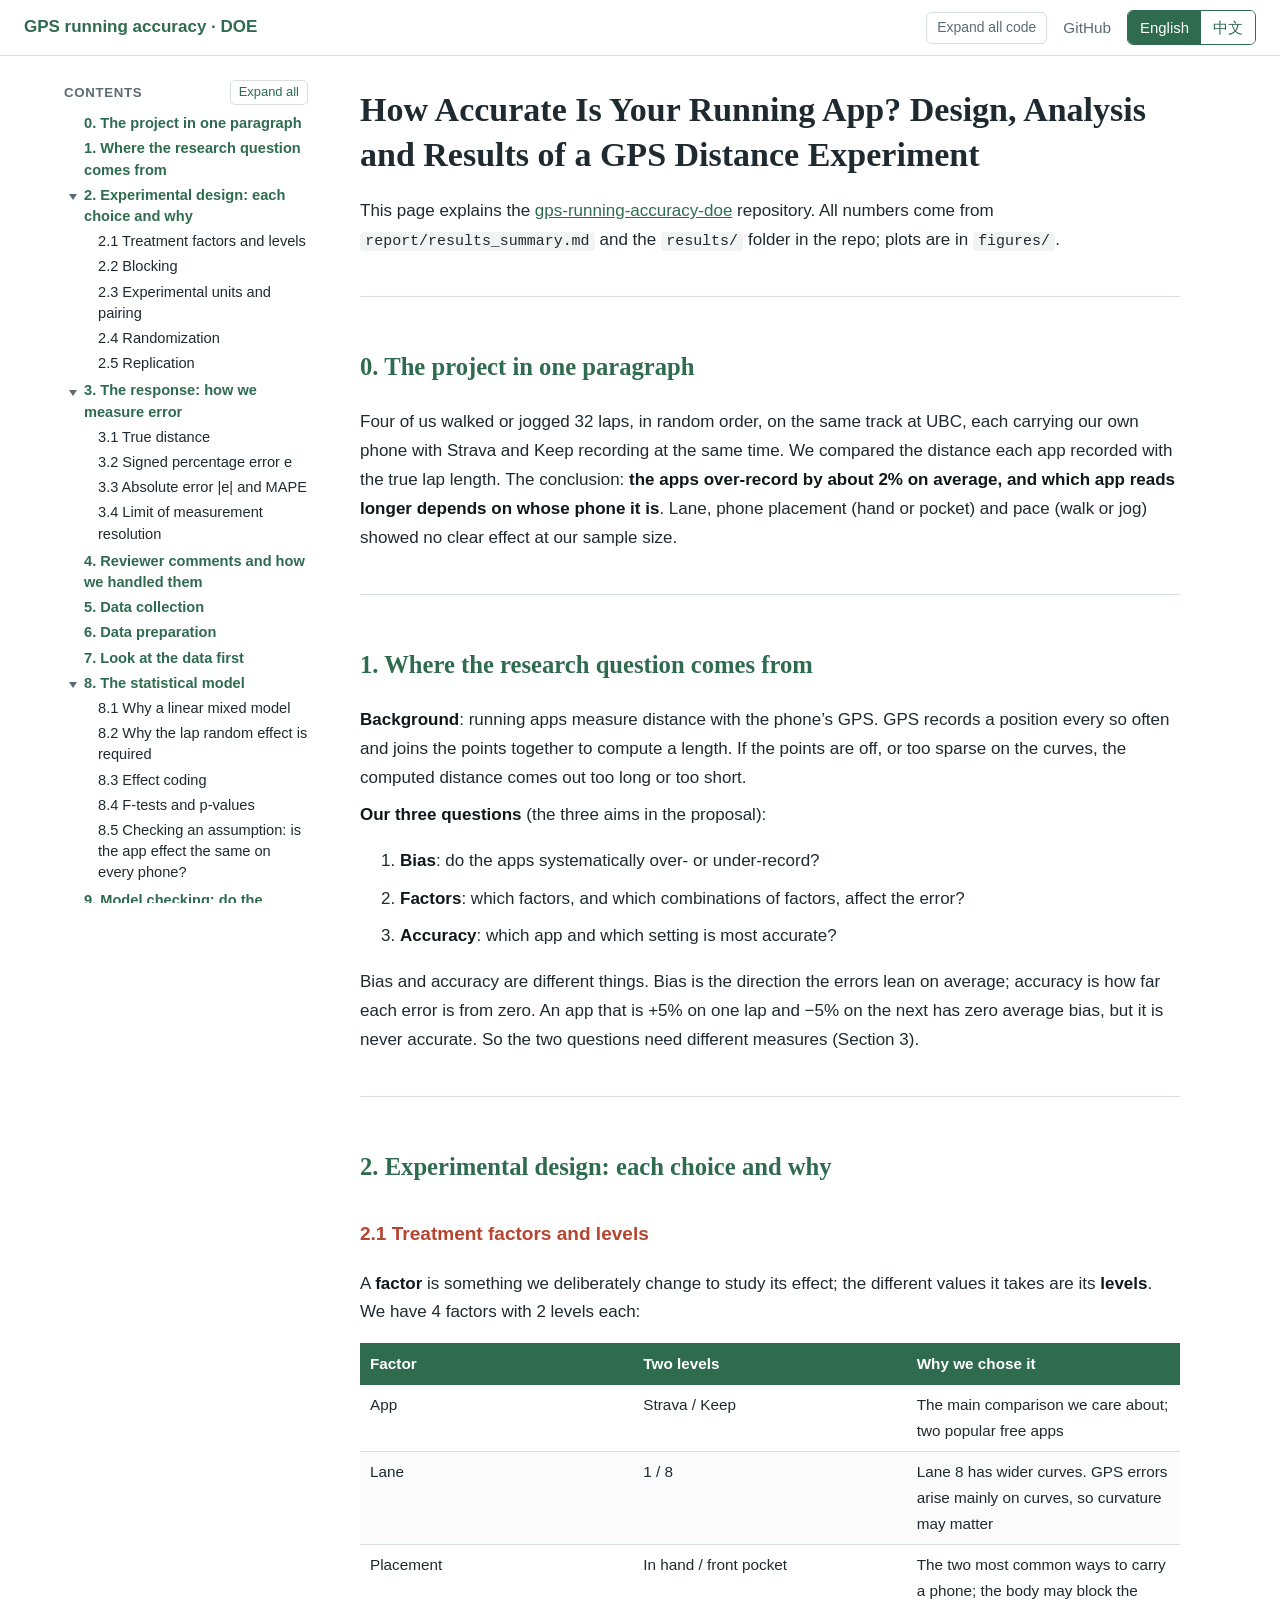
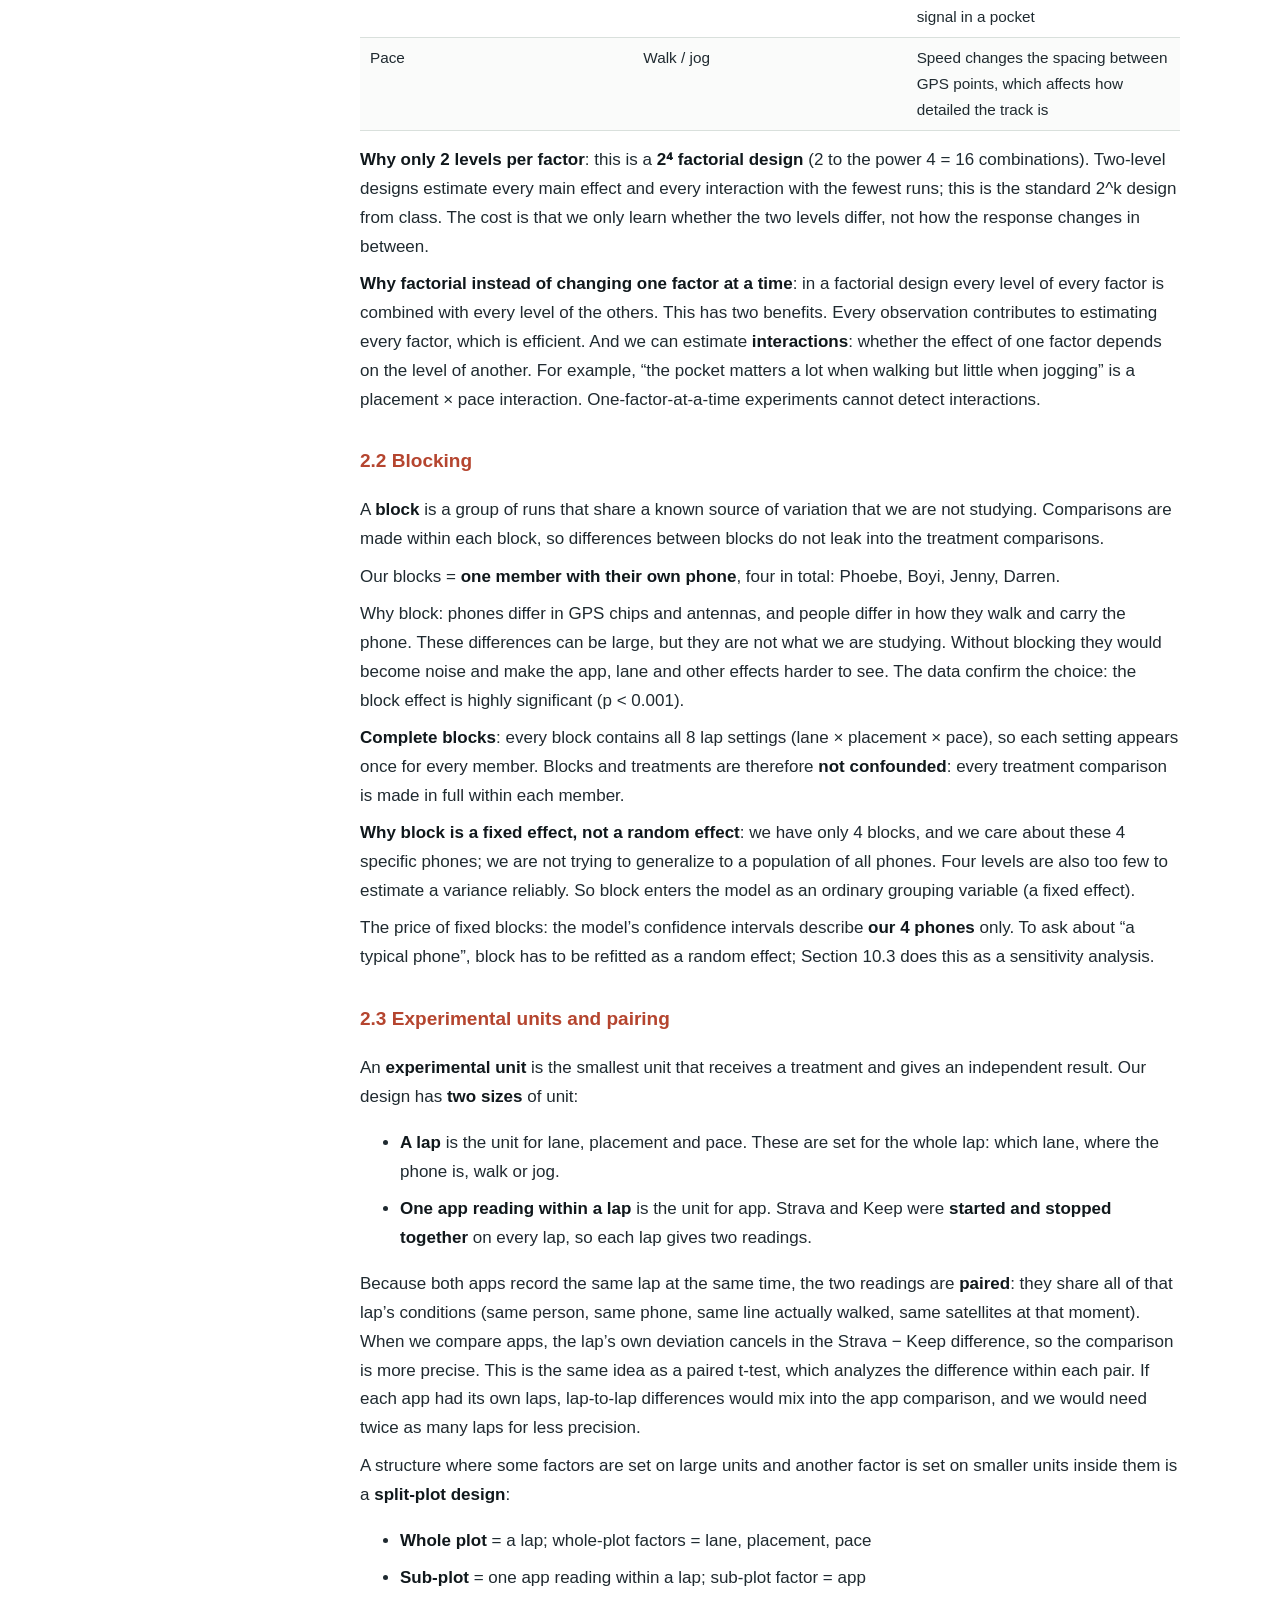
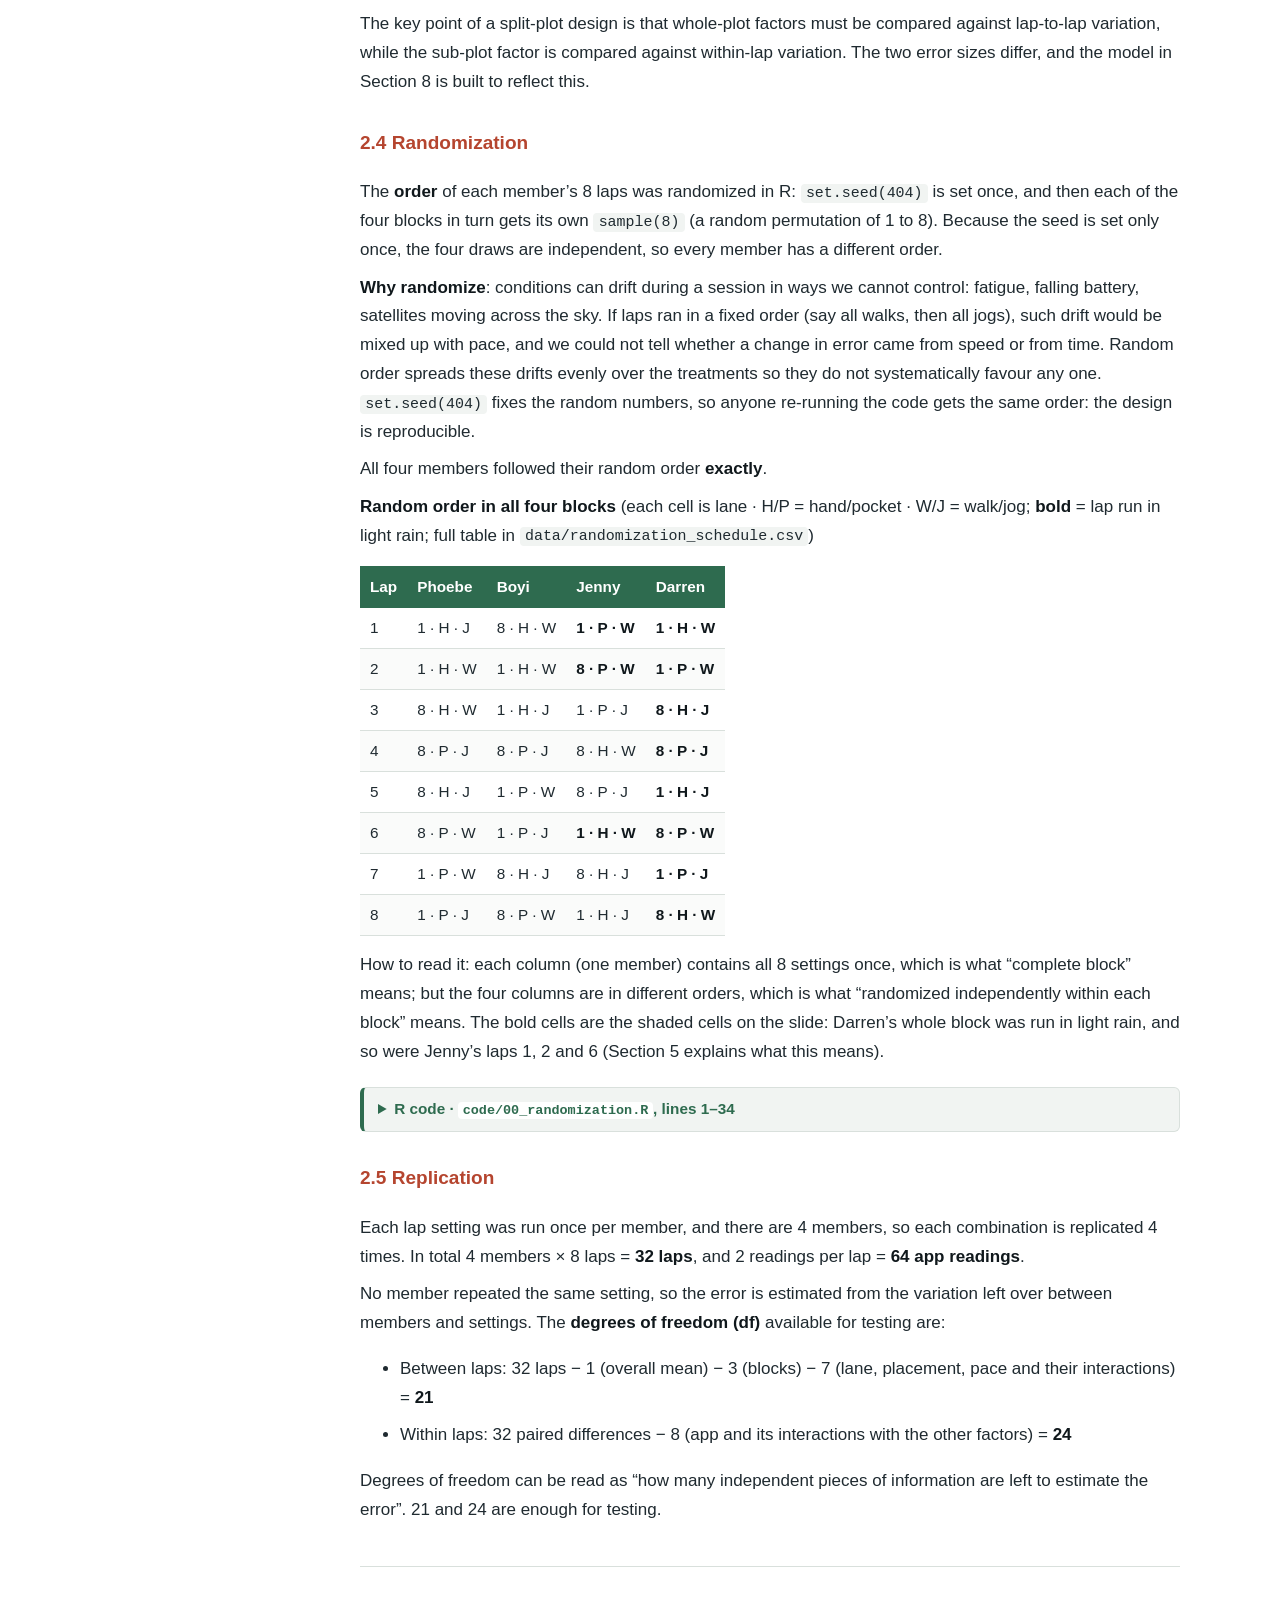
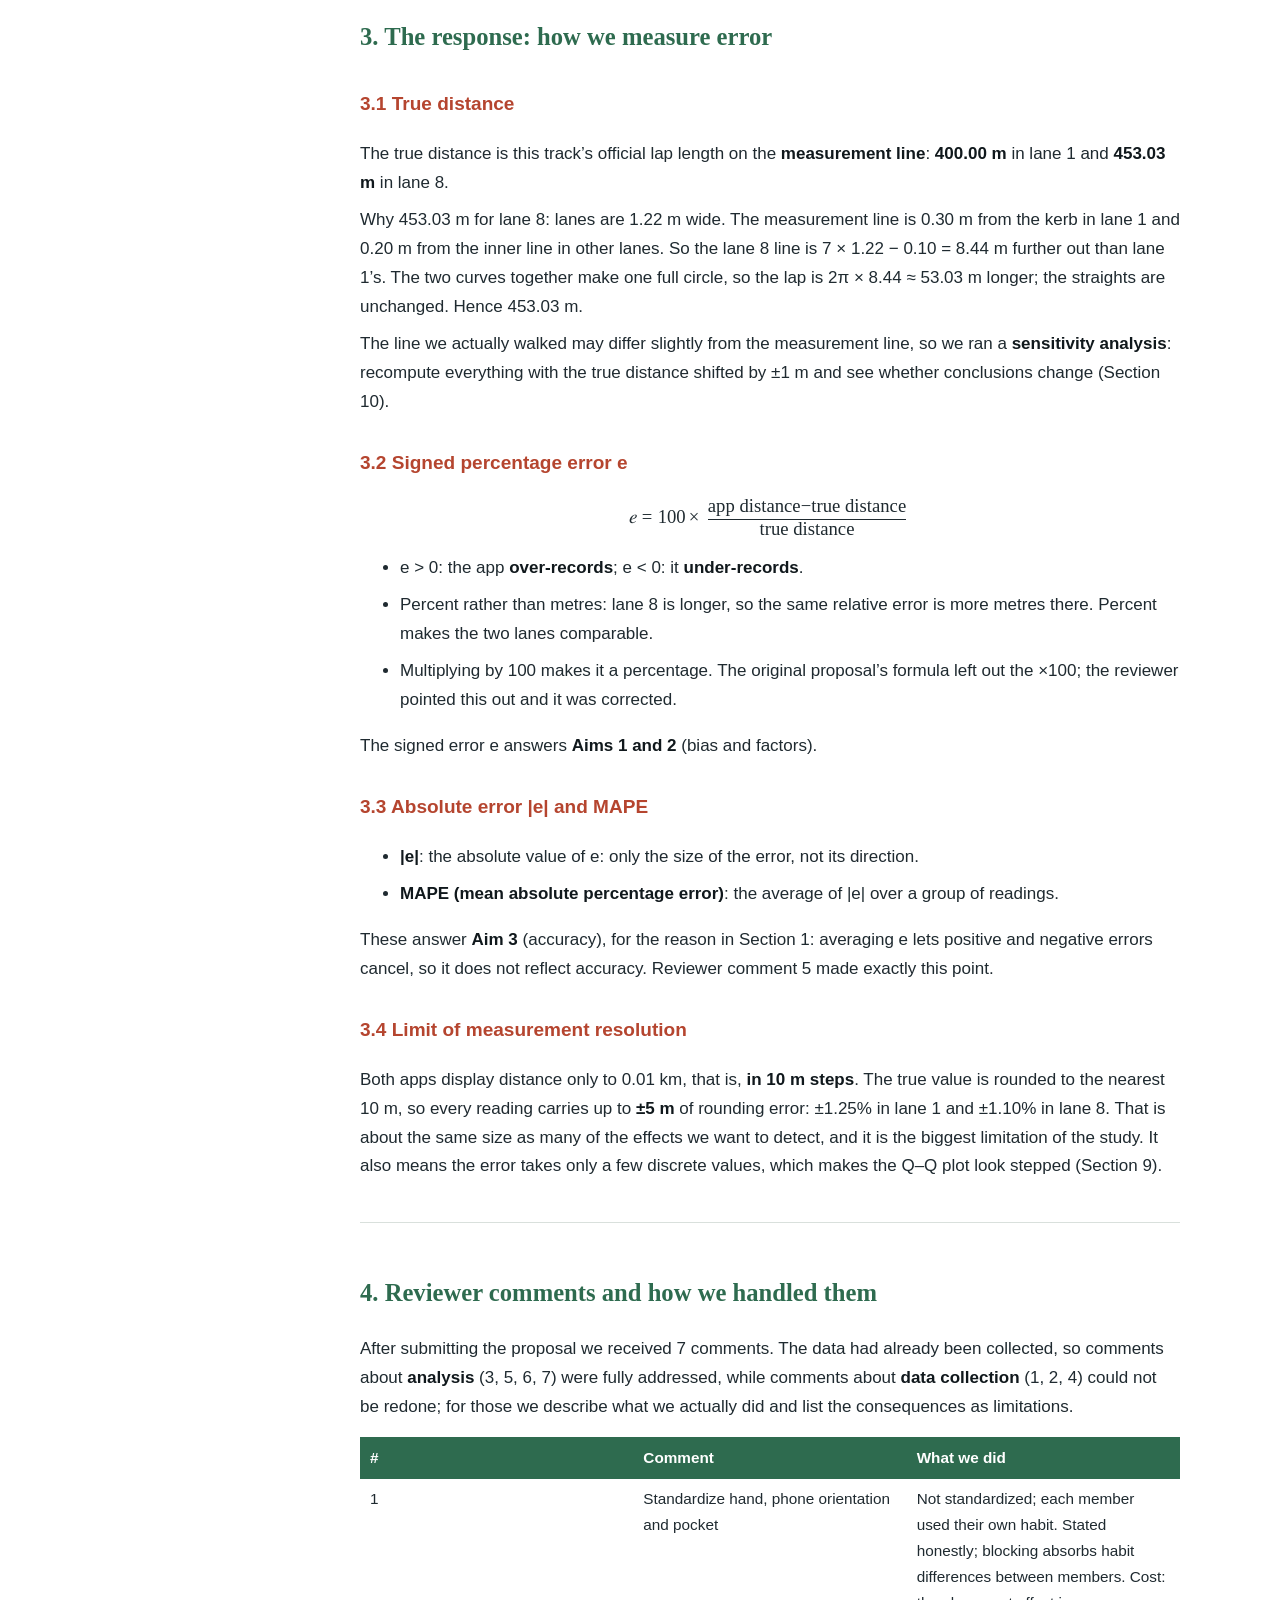
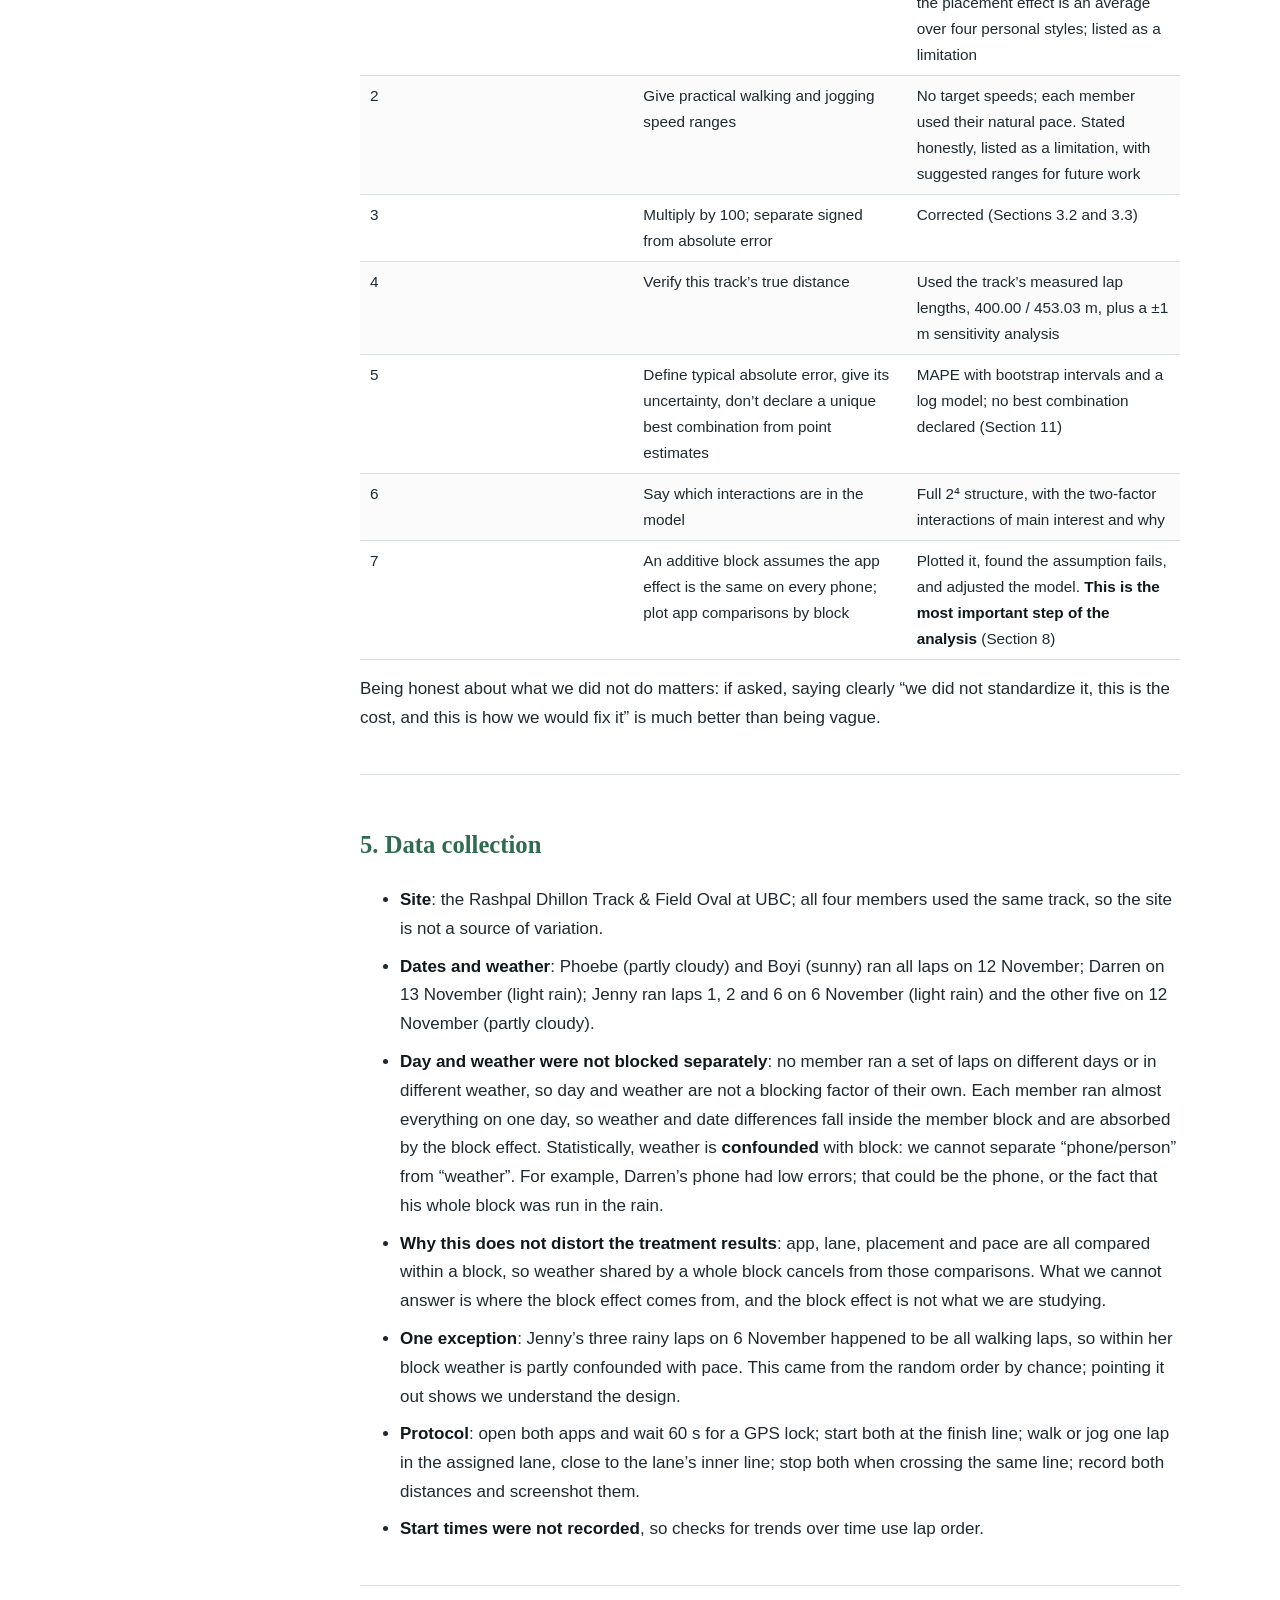
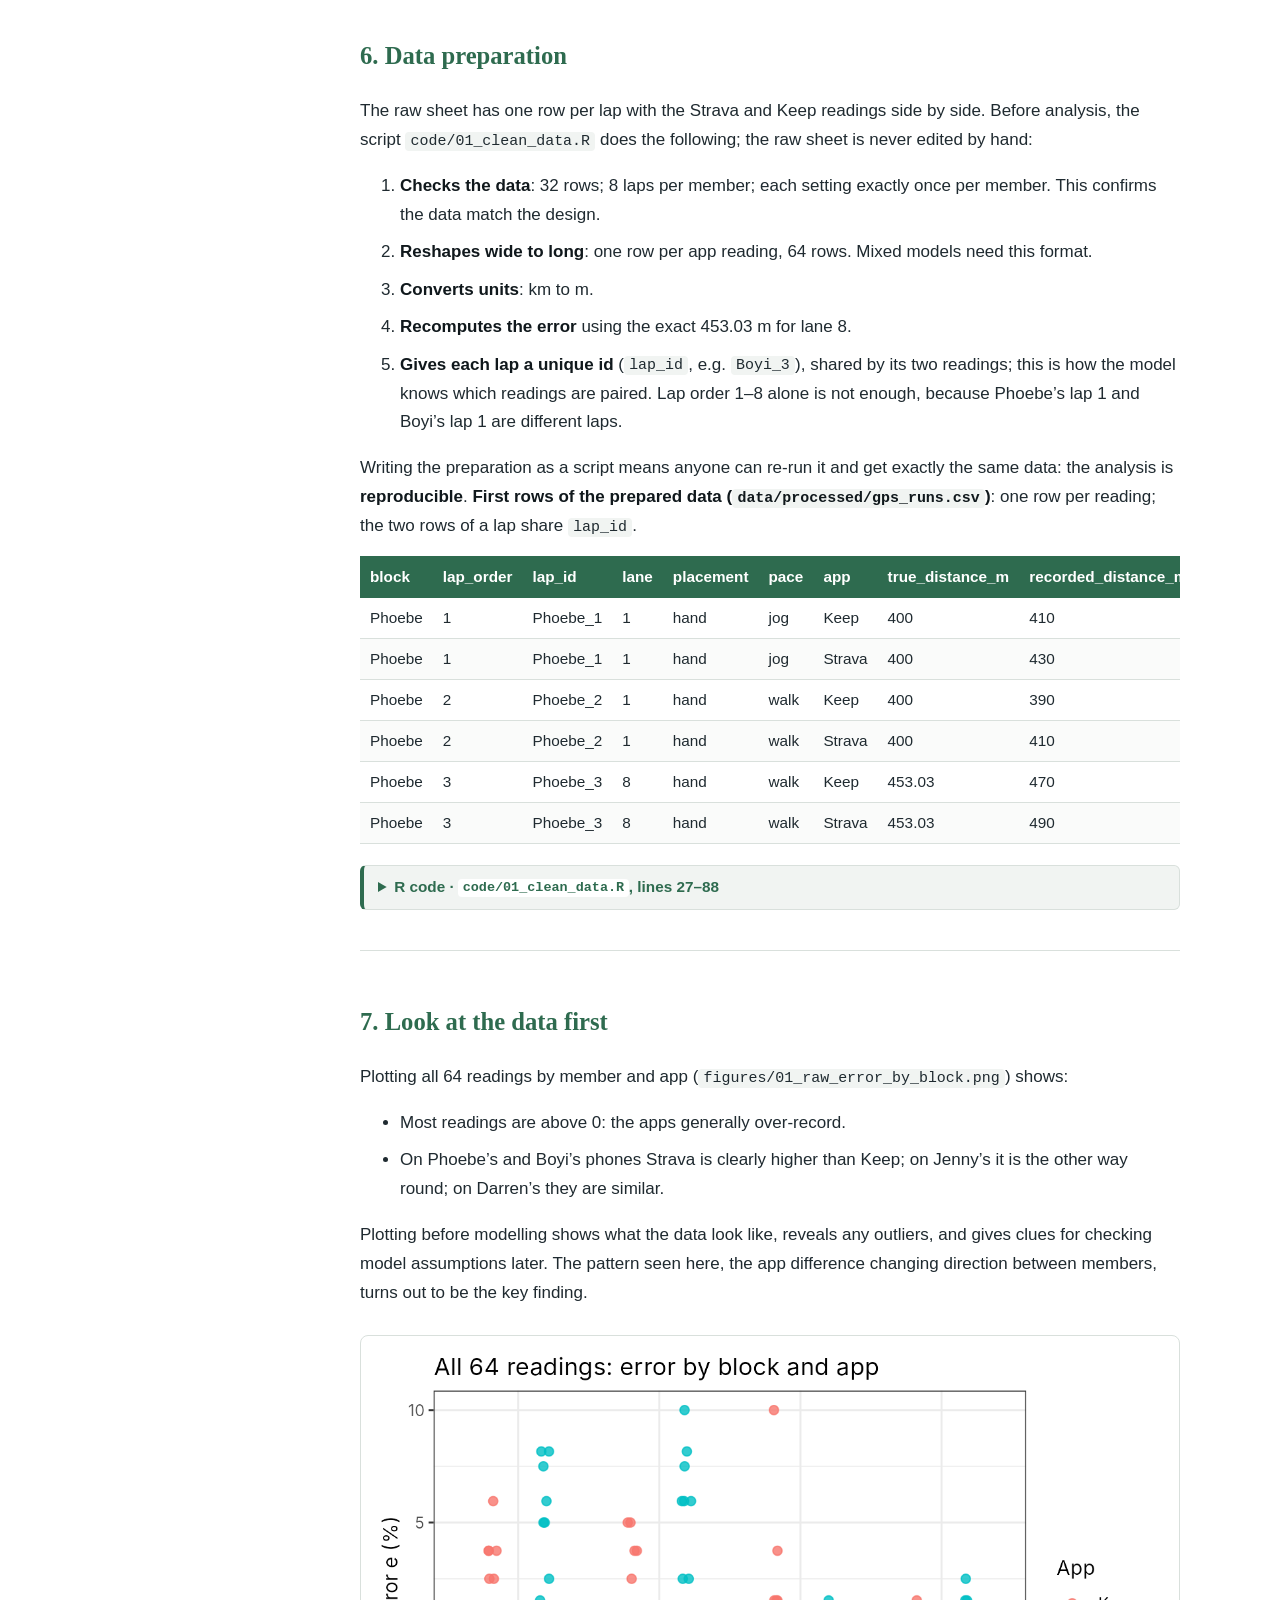
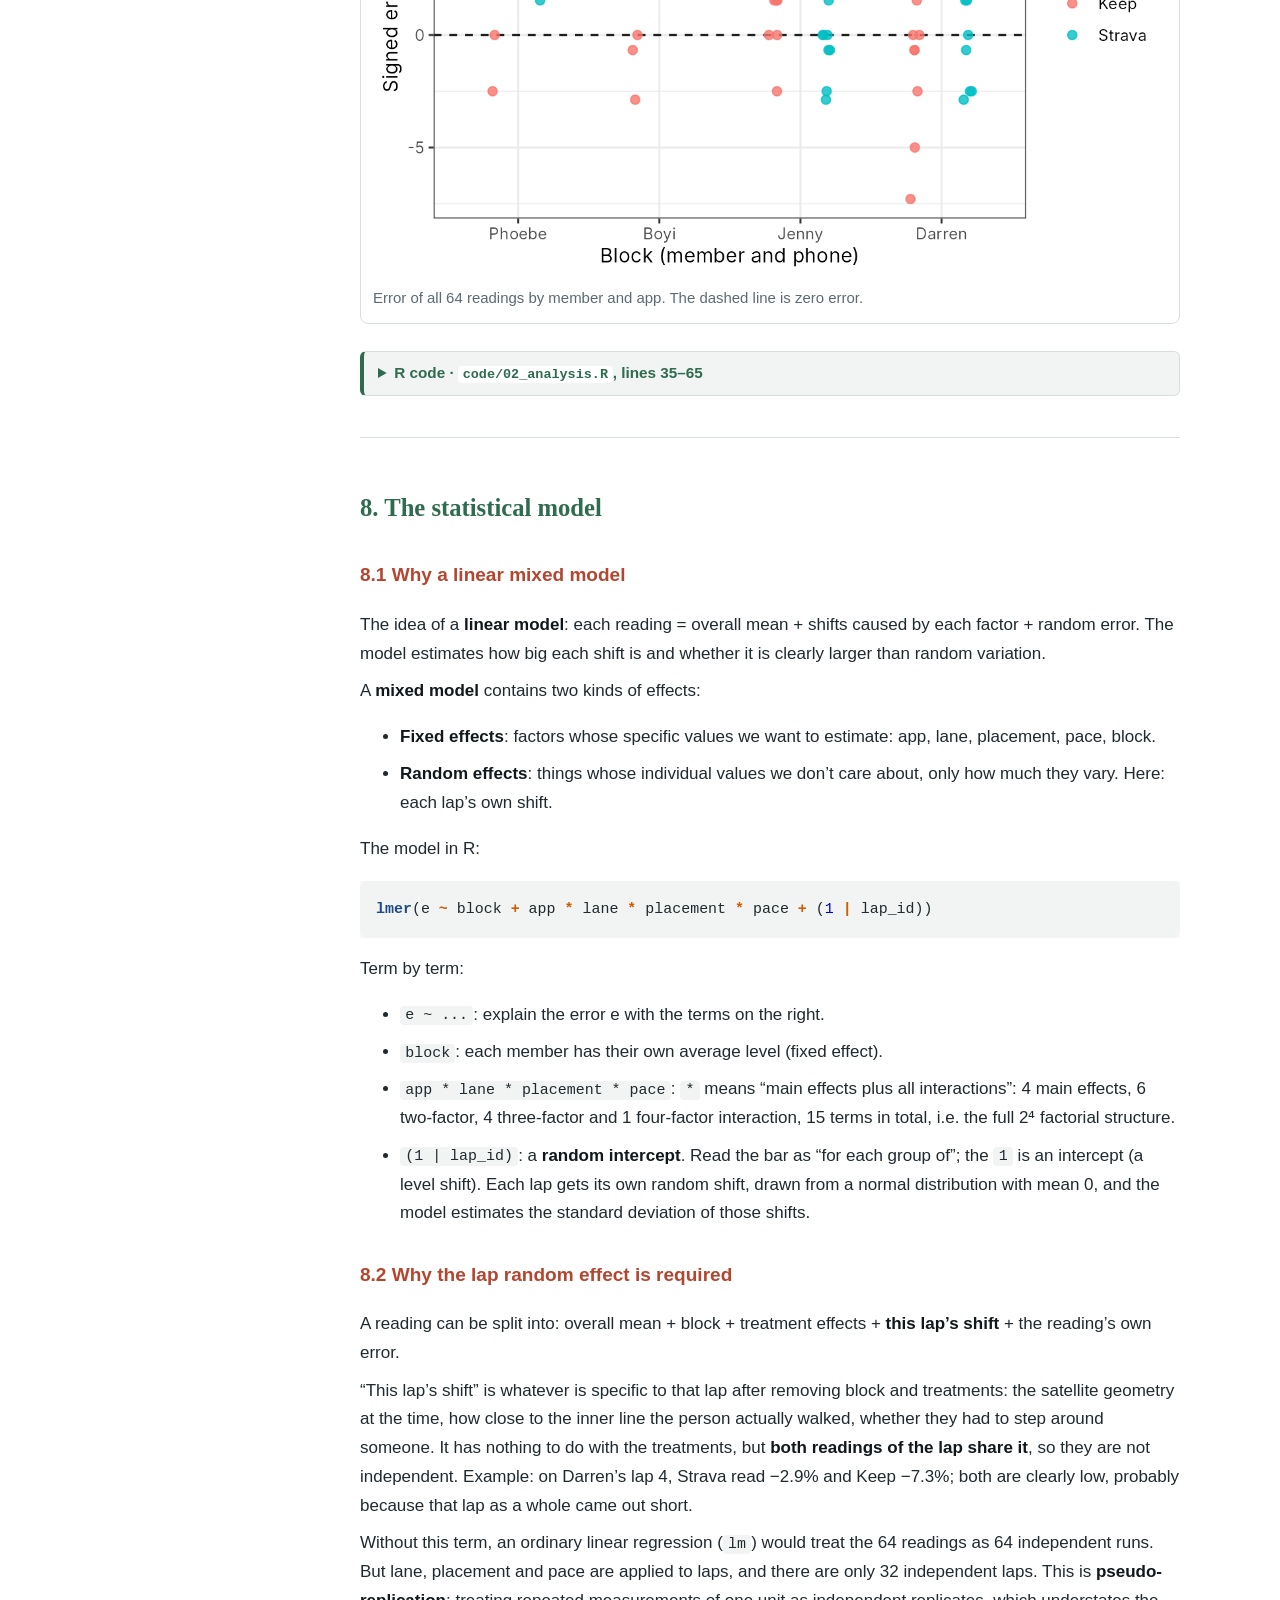
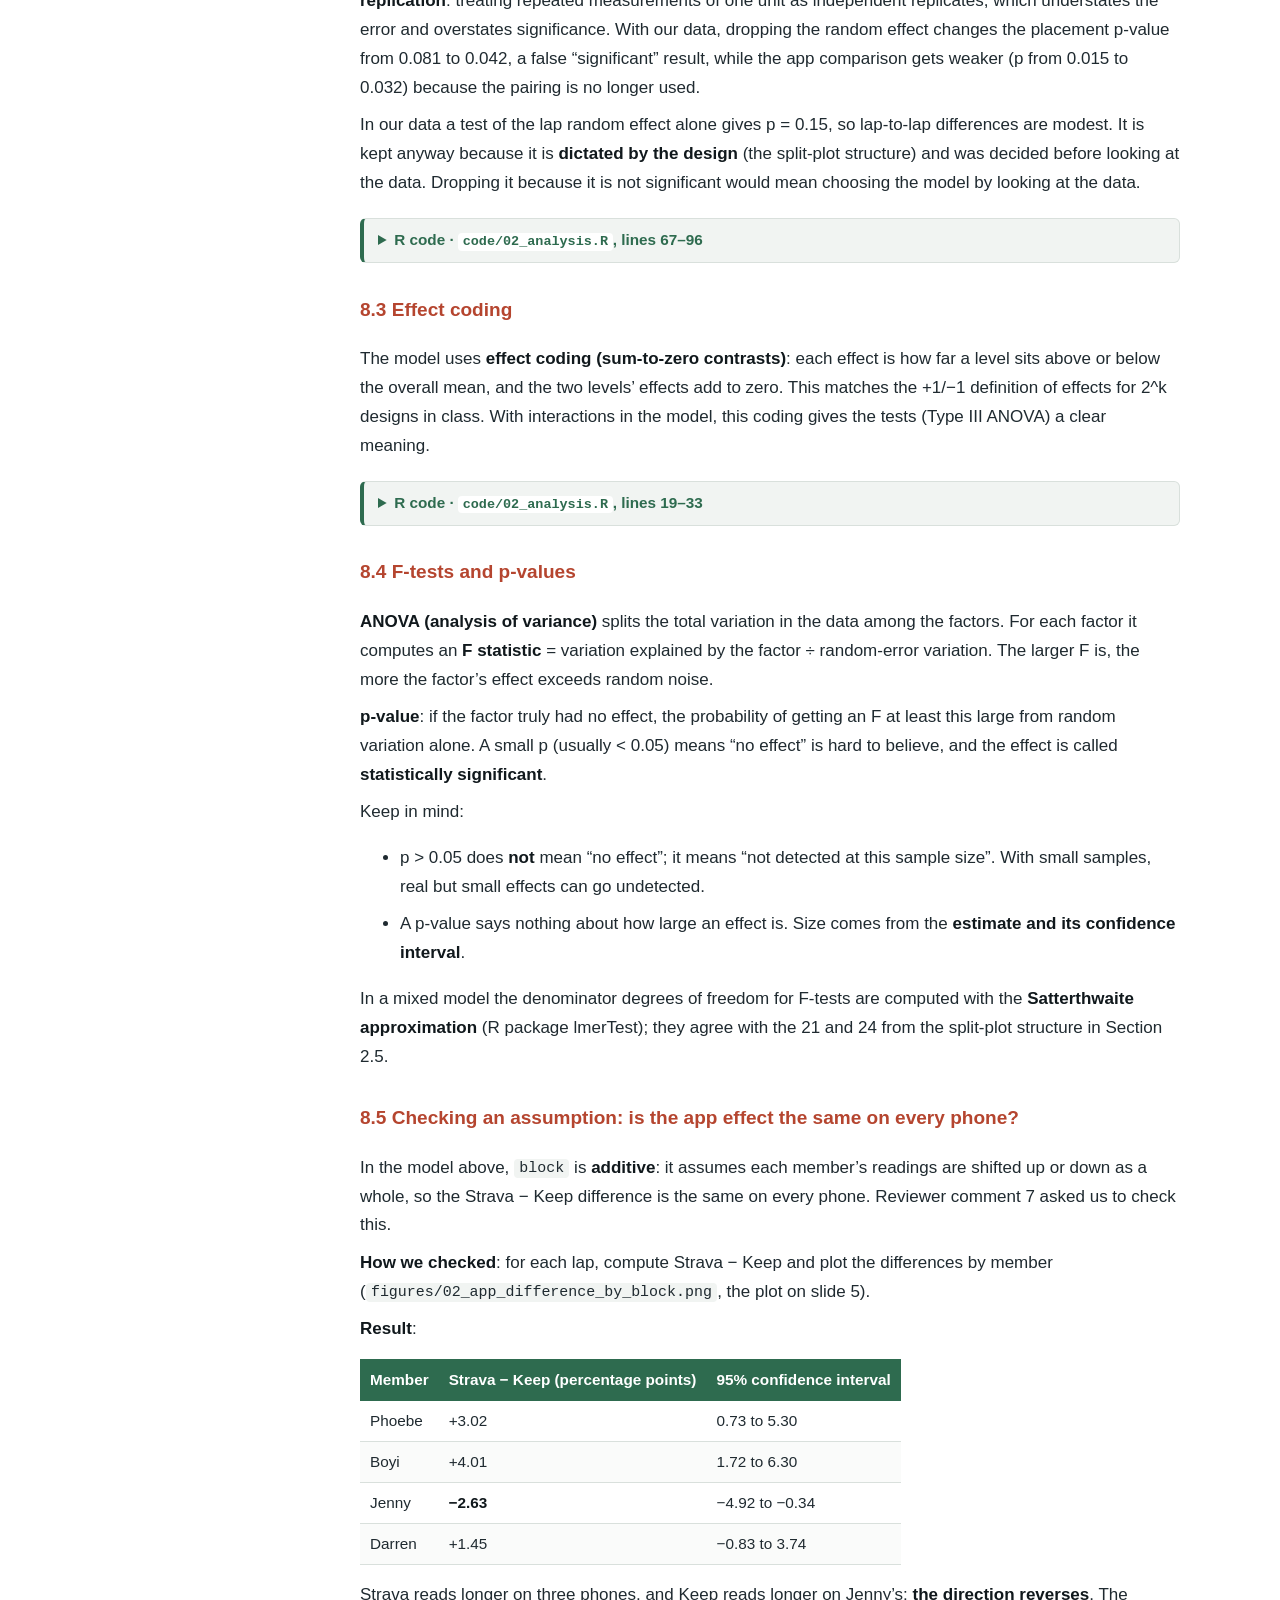
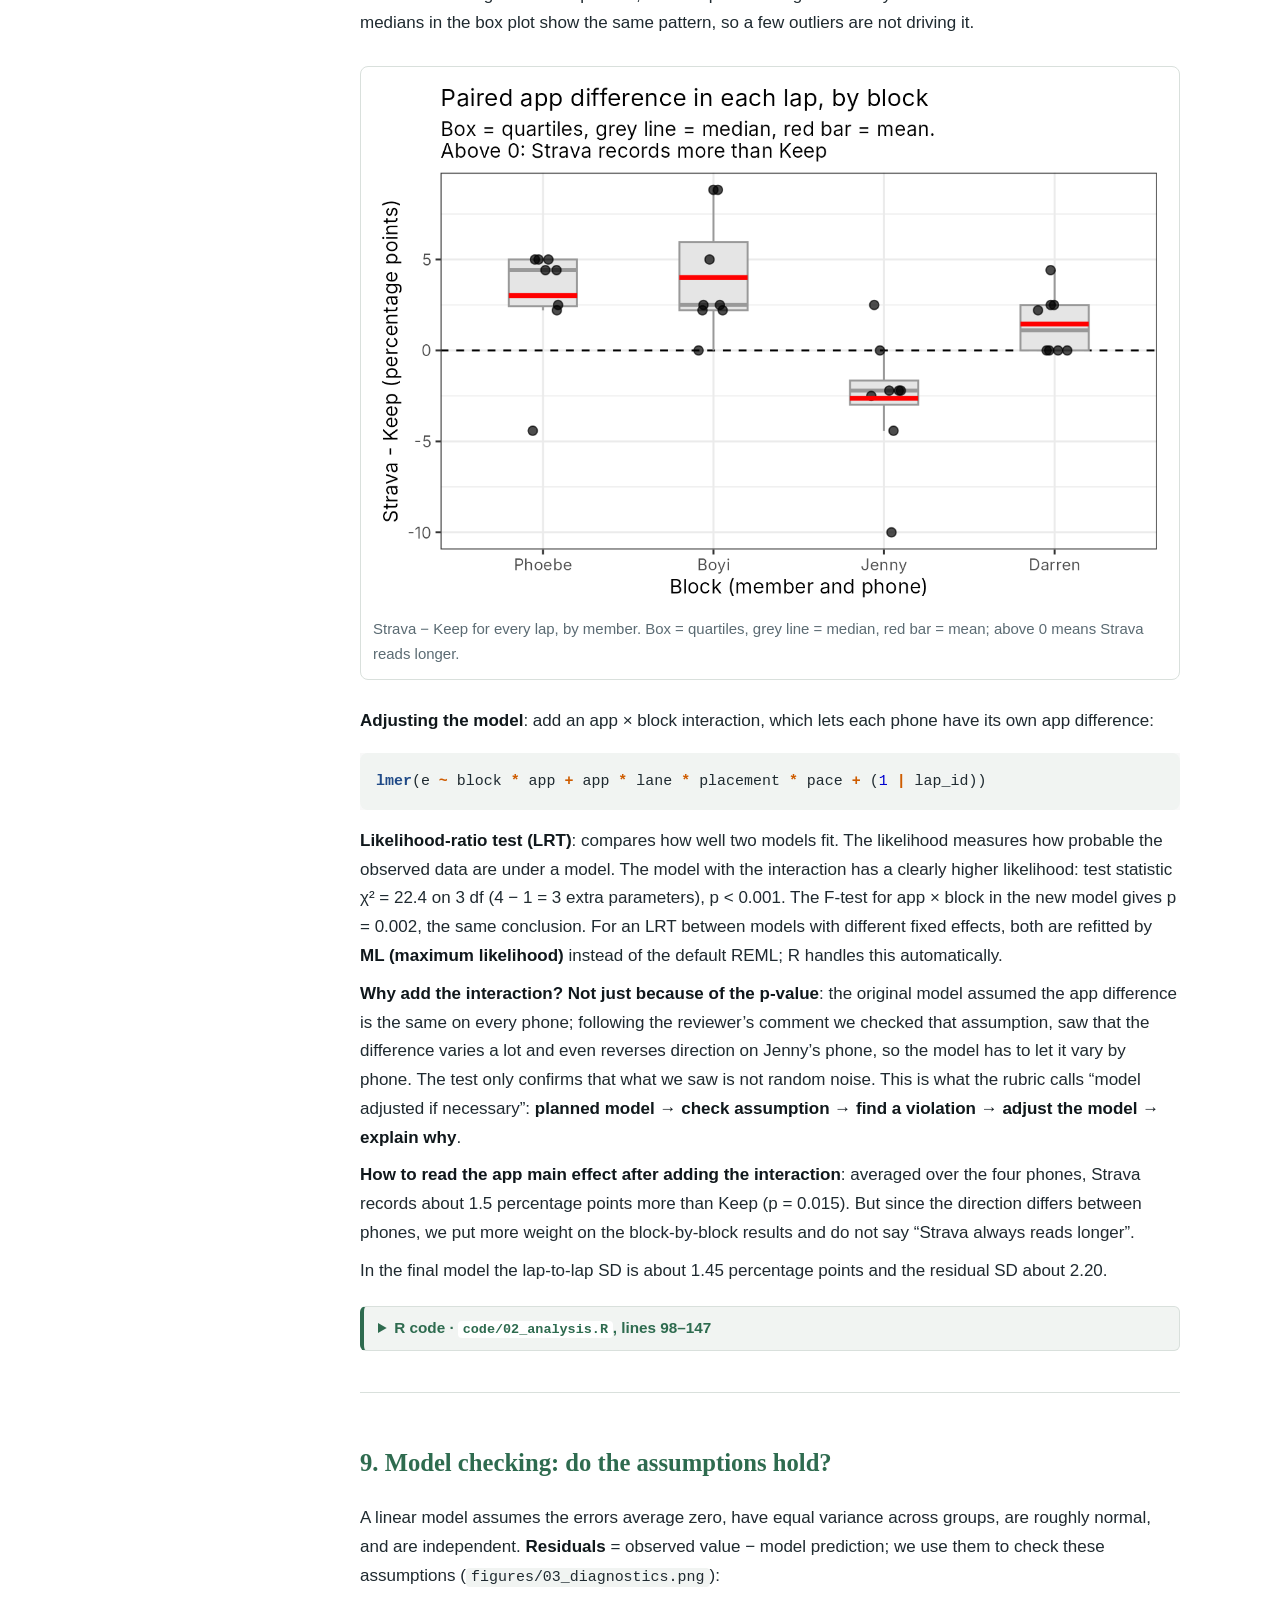
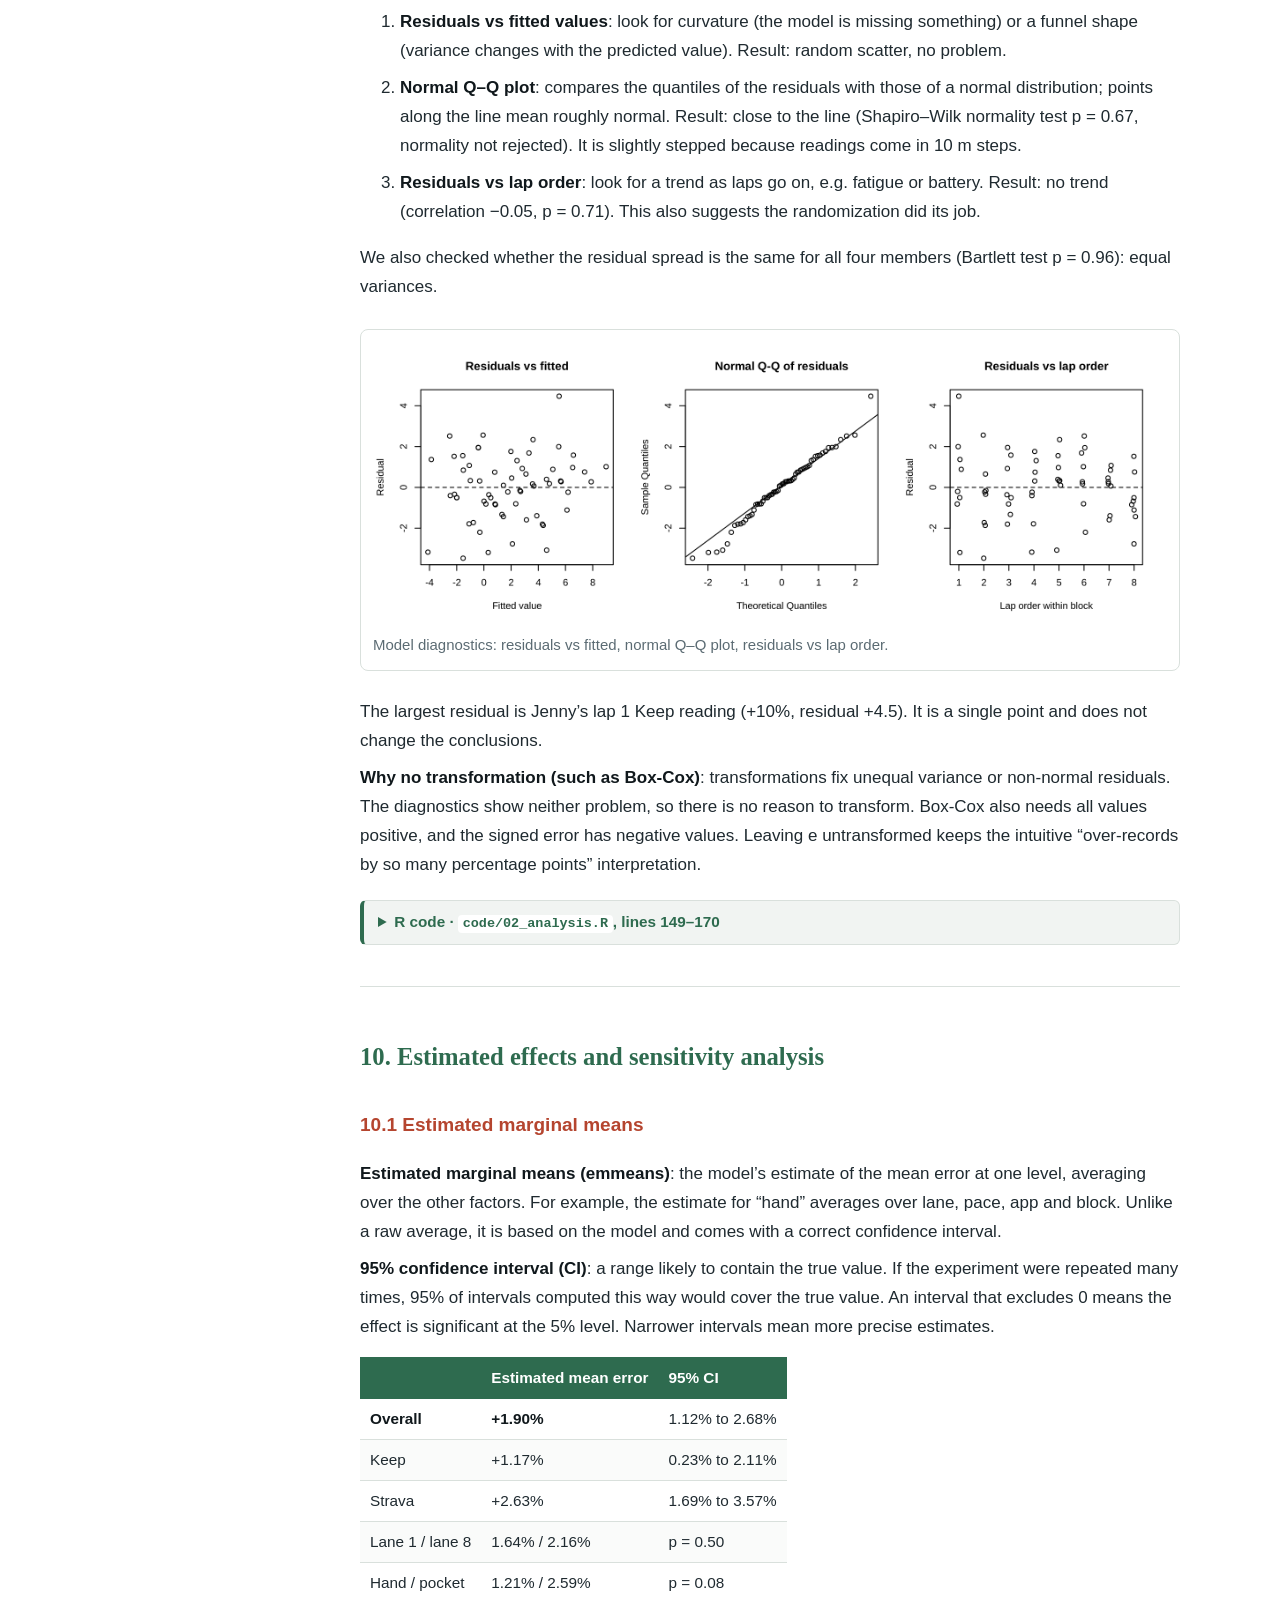
==== commit 57f07da6: "Study guide: the app-difference plot is now on slide 5" ====
--- a/docs/index.html
+++ b/docs/index.html
@@ -34,6 +34,24 @@
 .toc a { color: var(--ink); text-decoration: none; }
 .toc > nav > ul > li > a { font-weight: 600; color: var(--green); }
 .toc a:hover { color: var(--red); }
+
+/* Collapsible table of contents */
+.toc-head { display: flex; align-items: center; justify-content: space-between; gap: 8px; margin: 0 0 8px; }
+.toc-head .toc-title { margin: 0; }
+.toc-all { font: inherit; font-size: .76rem; padding: 2px 8px; border: 1px solid var(--line); border-radius: 5px;
+  background: #fff; color: var(--green); cursor: pointer; white-space: nowrap; }
+.toc-all:hover { border-color: var(--green); }
+.toc nav > ul > li { position: relative; padding-left: 20px; }
+.toc-toggle { position: absolute; left: 0; top: 1px; width: 18px; height: 18px; padding: 0; border: 0; background: none;
+  cursor: pointer; color: var(--muted); border-radius: 4px; }
+.toc-toggle::before { content: ""; display: block; width: 0; height: 0; margin: 5px auto 0 6px;
+  border-left: 6px solid currentColor; border-top: 4px solid transparent; border-bottom: 4px solid transparent;
+  transition: transform .15s ease; }
+.toc-toggle:hover { color: var(--green); background: var(--tint); }
+.toc li.open > .toc-toggle::before { transform: rotate(90deg); }
+.toc li.has-sub > ul { display: none; }
+.toc li.has-sub.open > ul { display: block; }
+.toc a.active { color: var(--red); font-weight: 600; }
 main { padding: 32px 40px 80px; max-width: 900px; }
 
 h1 { font-family: Cambria, Georgia, "Songti SC", "Noto Serif CJK SC", serif; font-size: 2rem; line-height: 1.3; margin: 0 0 .6em; }
@@ -150,7 +168,7 @@
 </header>
 <div class="layout">
   <aside class="toc">
-    <nav data-lang="en"><p class="toc-title">Contents</p><ul>
+    <nav data-lang="en"><div class="toc-head"><p class="toc-title">Contents</p><button type="button" class="toc-all" data-toc-all aria-pressed="false" data-open="Expand all" data-close="Collapse all">Expand all</button></div><ul>
 <li><a href="#en-the-project-in-one-paragraph"
 id="en-toc-the-project-in-one-paragraph">0. The project in one
 paragraph</a></li>
@@ -259,7 +277,7 @@
 <li><a href="#en-run-the-code-yourself"
 id="en-toc-run-the-code-yourself">16. Run the code yourself</a></li>
 </ul></nav>
-    <nav data-lang="zh"><p class="toc-title">目录</p><ul>
+    <nav data-lang="zh"><div class="toc-head"><p class="toc-title">目录</p><button type="button" class="toc-all" data-toc-all aria-pressed="false" data-open="全部展开" data-close="全部收起">全部展开</button></div><ul>
 <li><a href="#zh-一句话概括" id="zh-toc-一句话概括">0.
 一句话概括</a></li>
 <li><a href="#zh-研究问题从哪里来" id="zh-toc-研究问题从哪里来">1.
@@ -1251,7 +1269,7 @@
 <p><strong>How we checked</strong>: for each lap, compute Strava − Keep
 and plot the differences by member
 (<code>figures/02_app_difference_by_block.png</code>, the plot on slide
-4).</p>
+5).</p>
 <p><strong>Result</strong>:</p>
 <table>
 <thead>
@@ -2996,8 +3014,8 @@
 是<strong>加性</strong>的：它假设每个人只是整体平移，Strava 和 Keep
 的差在每部手机上都一样。审稿人第 7 条意见要我们检查这个假设。</p>
 <p><strong>检查方法</strong>：每一圈算 Strava − Keep
-的差，按人分开画图（<code>figures/02_app_difference_by_block.png</code>，slide
-4 左边的图）。</p>
+的差，按人分开画图（<code>figures/02_app_difference_by_block.png</code>，也就是
+slide 5 左边的图）。</p>
 <p><strong>结果</strong>：</p>
 <table>
 <thead>
@@ -3913,7 +3931,84 @@
   try { saved = localStorage.getItem("lang"); } catch (e) {}
   var browser = (navigator.language || "").toLowerCase().indexOf("zh") === 0 ? "zh" : "en";
   setLang(fromUrl || saved || browser, false);
+
+  // Collapsible table of contents: each section with subsections gets a
+  // toggle; the section being read opens by itself as you scroll.
+  var navs = document.querySelectorAll(".toc nav");
+  for (var n = 0; n < navs.length; n++) {
+    var items = navs[n].querySelectorAll(":scope > ul > li");
+    for (var k = 0; k < items.length; k++) {
+      var li = items[k];
+      if (!li.querySelector(":scope > ul")) { li.classList.add("no-sub"); continue; }
+      li.classList.add("has-sub");
+      var btn = document.createElement("button");
+      btn.type = "button";
+      btn.className = "toc-toggle";
+      btn.setAttribute("aria-expanded", "false");
+      btn.setAttribute("aria-label", "Show subsections");
+      li.insertBefore(btn, li.firstChild);
+    }
+  }
+  function setOpen(li, open) {
+    li.classList.toggle("open", open);
+    var b = li.querySelector(":scope > .toc-toggle");
+    if (b) b.setAttribute("aria-expanded", open);
+  }
+  function setAllButton(nav) {
+    var all = nav.querySelector("[data-toc-all]");
+    var subs = nav.querySelectorAll("li.has-sub");
+    var openCount = nav.querySelectorAll("li.has-sub.open").length;
+    var allOpen = subs.length > 0 && openCount === subs.length;
+    all.setAttribute("aria-pressed", allOpen);
+    all.textContent = all.getAttribute(allOpen ? "data-close" : "data-open");
+  }
+  var current = null;
+  function spy() {
+    var lang = document.documentElement.getAttribute("data-current");
+    var heads = document.querySelectorAll('article[data-lang="' + lang + '"] h2[id], article[data-lang="' + lang + '"] h3[id]');
+    var id = null;
+    for (var i = 0; i < heads.length; i++) {
+      if (heads[i].getBoundingClientRect().top < 120) id = heads[i].id; else break;
+    }
+    if (id === current) return;
+    current = id;
+    var nav = document.querySelector('.toc nav[data-lang="' + lang + '"]');
+    var old = document.querySelectorAll(".toc a.active");
+    for (var j = 0; j < old.length; j++) old[j].classList.remove("active");
+    if (!id) return;
+    var link = nav.querySelector('a[href="#' + id + '"]');
+    if (!link) return;
+    link.classList.add("active");
+    var top = link.closest(".toc nav > ul > li");
+    if (top && top.classList.contains("has-sub") && !top.classList.contains("open")) {
+      setOpen(top, true);
+      setAllButton(nav);
+    }
+  }
+  var ticking = false;
+  window.addEventListener("scroll", function () {
+    if (ticking) return;
+    ticking = true;
+    requestAnimationFrame(function () { ticking = false; spy(); });
+  }, { passive: true });
+  spy();
   document.addEventListener("click", function (ev) {
+    var tg = ev.target.closest(".toc-toggle");
+    if (tg) {
+      var item = tg.parentNode;
+      setOpen(item, !item.classList.contains("open"));
+      setAllButton(item.closest("nav"));
+      return;
+    }
+    var ta = ev.target.closest("[data-toc-all]");
+    if (ta) {
+      var nv = ta.closest("nav");
+      var openAll = ta.getAttribute("aria-pressed") !== "true";
+      var subs = nv.querySelectorAll("li.has-sub");
+      for (var s = 0; s < subs.length; s++) setOpen(subs[s], openAll);
+      setAllButton(nv);
+      return;
+    }
     var t = ev.target.closest("[data-code-toggle]");
     if (t) {
       var open = t.getAttribute("aria-pressed") !== "true";
@@ -3933,6 +4028,8 @@
     url.hash = "";
     history.replaceState(null, "", url);
     window.scrollTo(0, 0);
+    current = null;
+    spy();
   });
 })();
 </script>
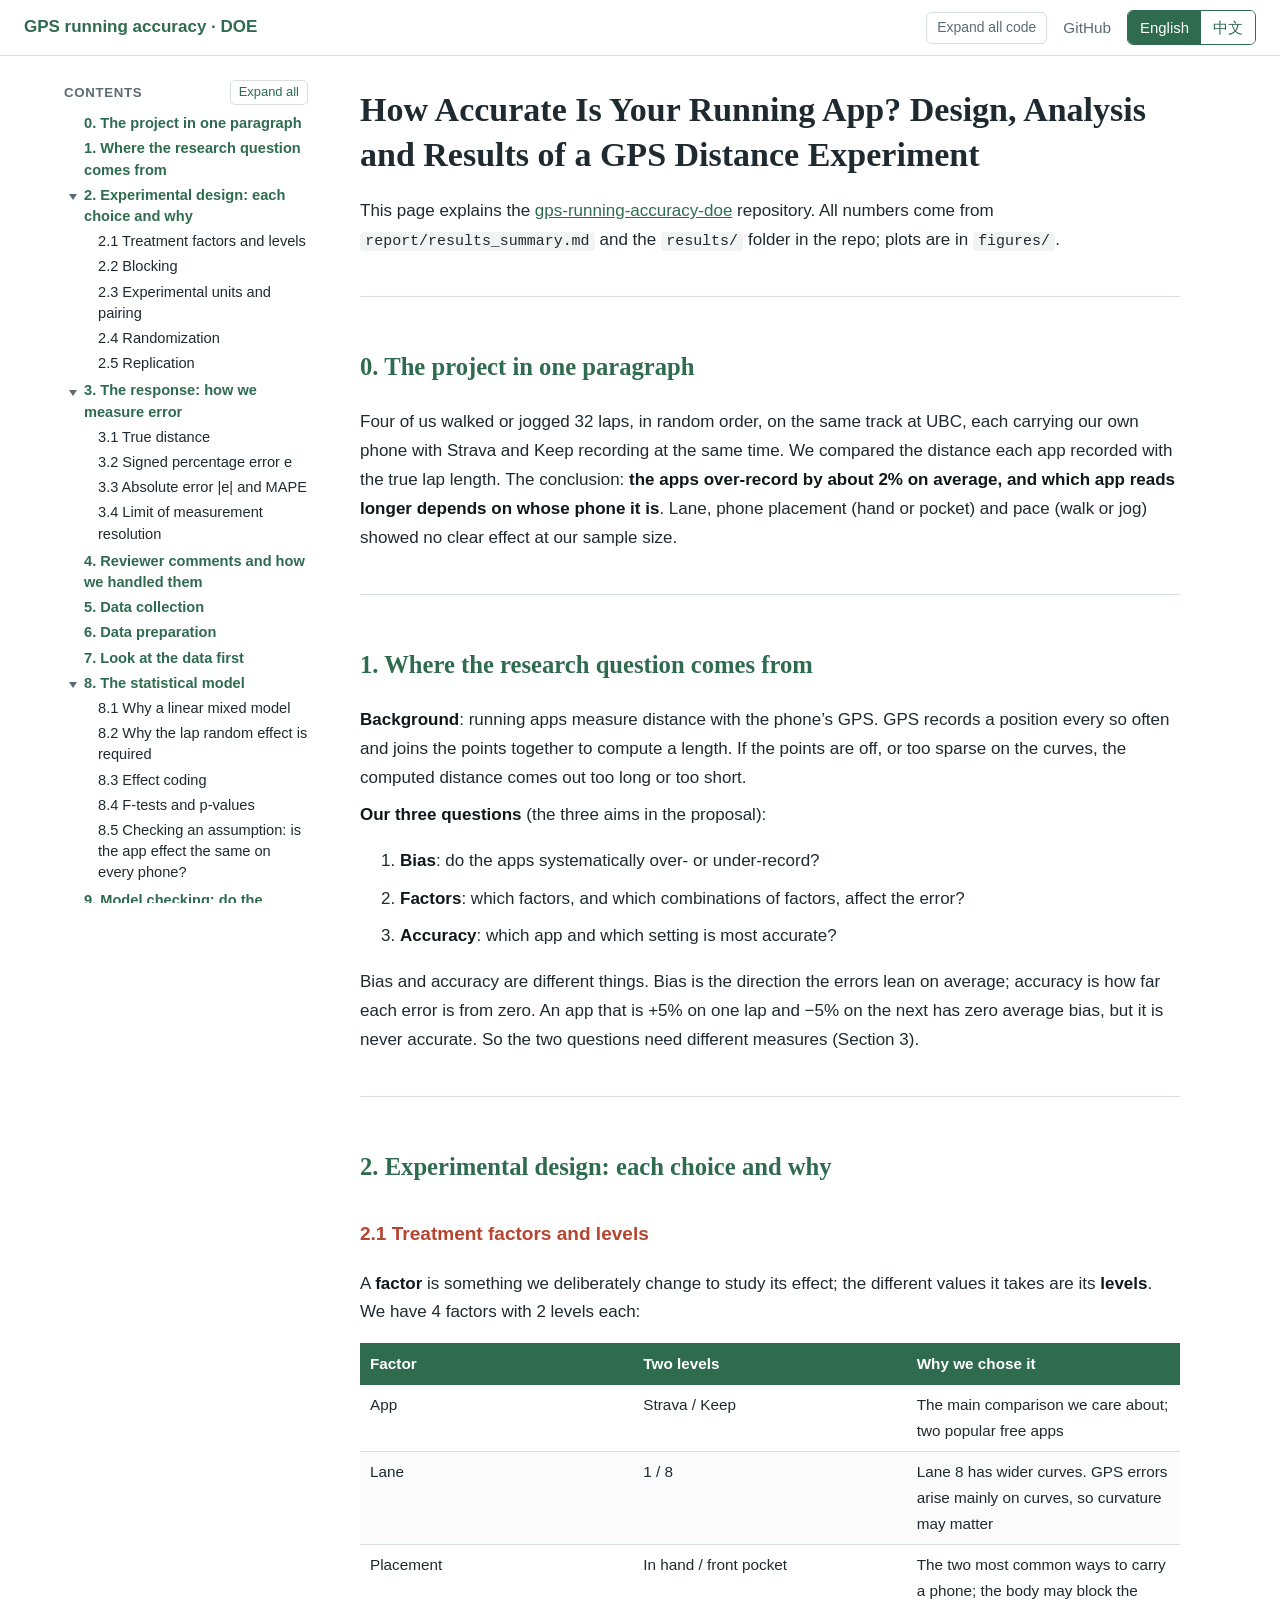
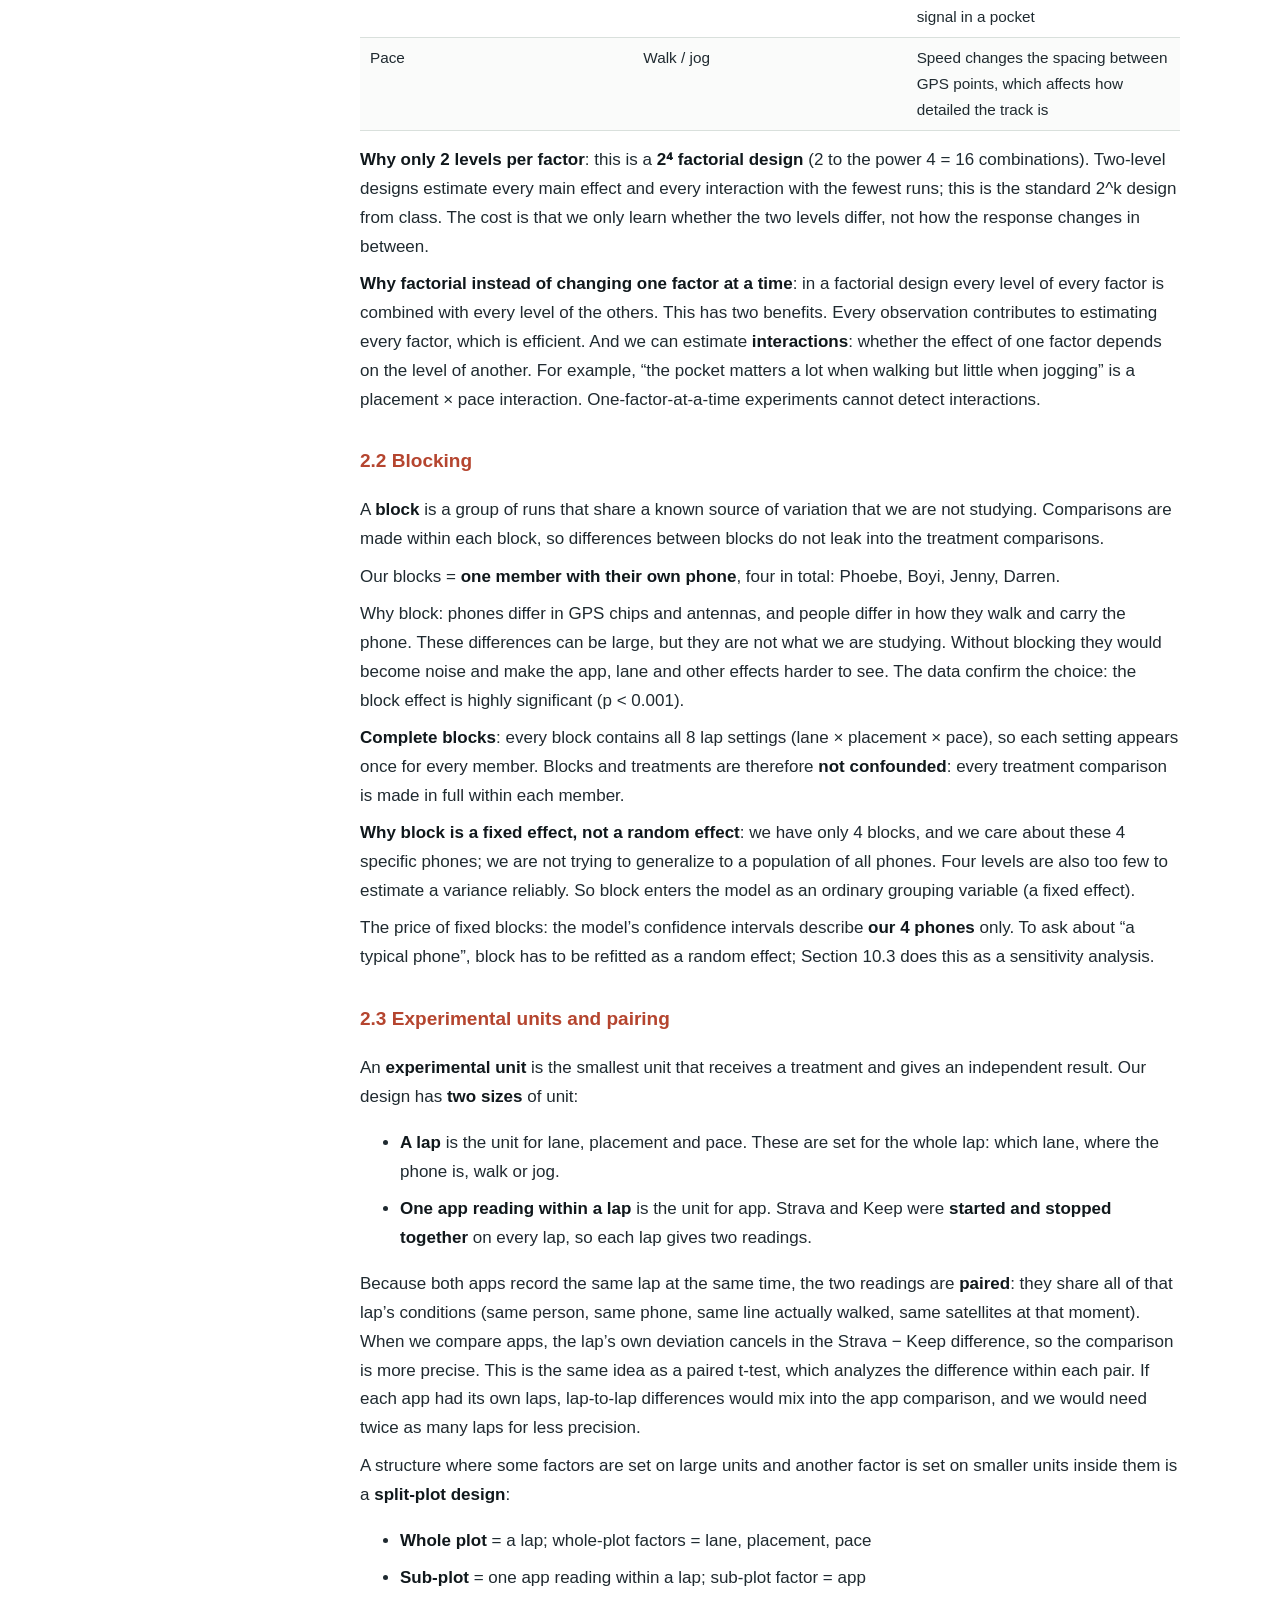
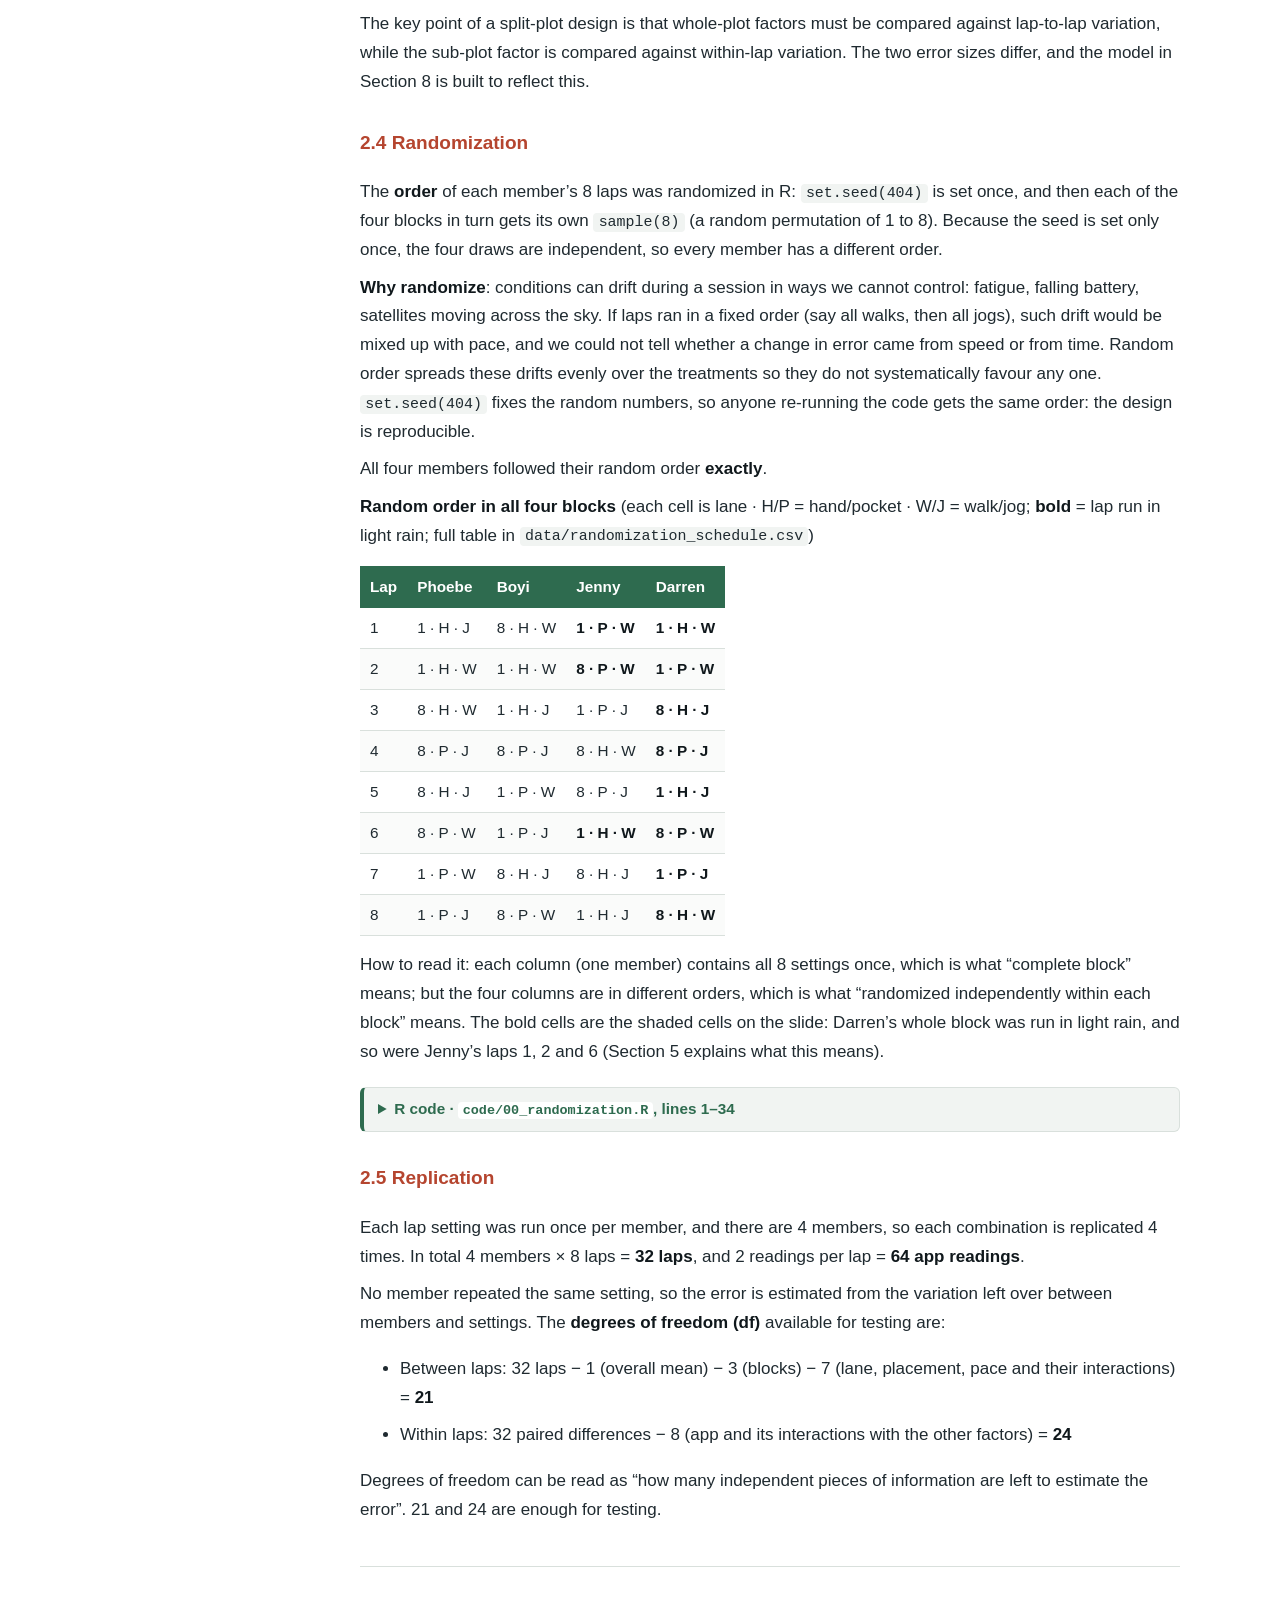
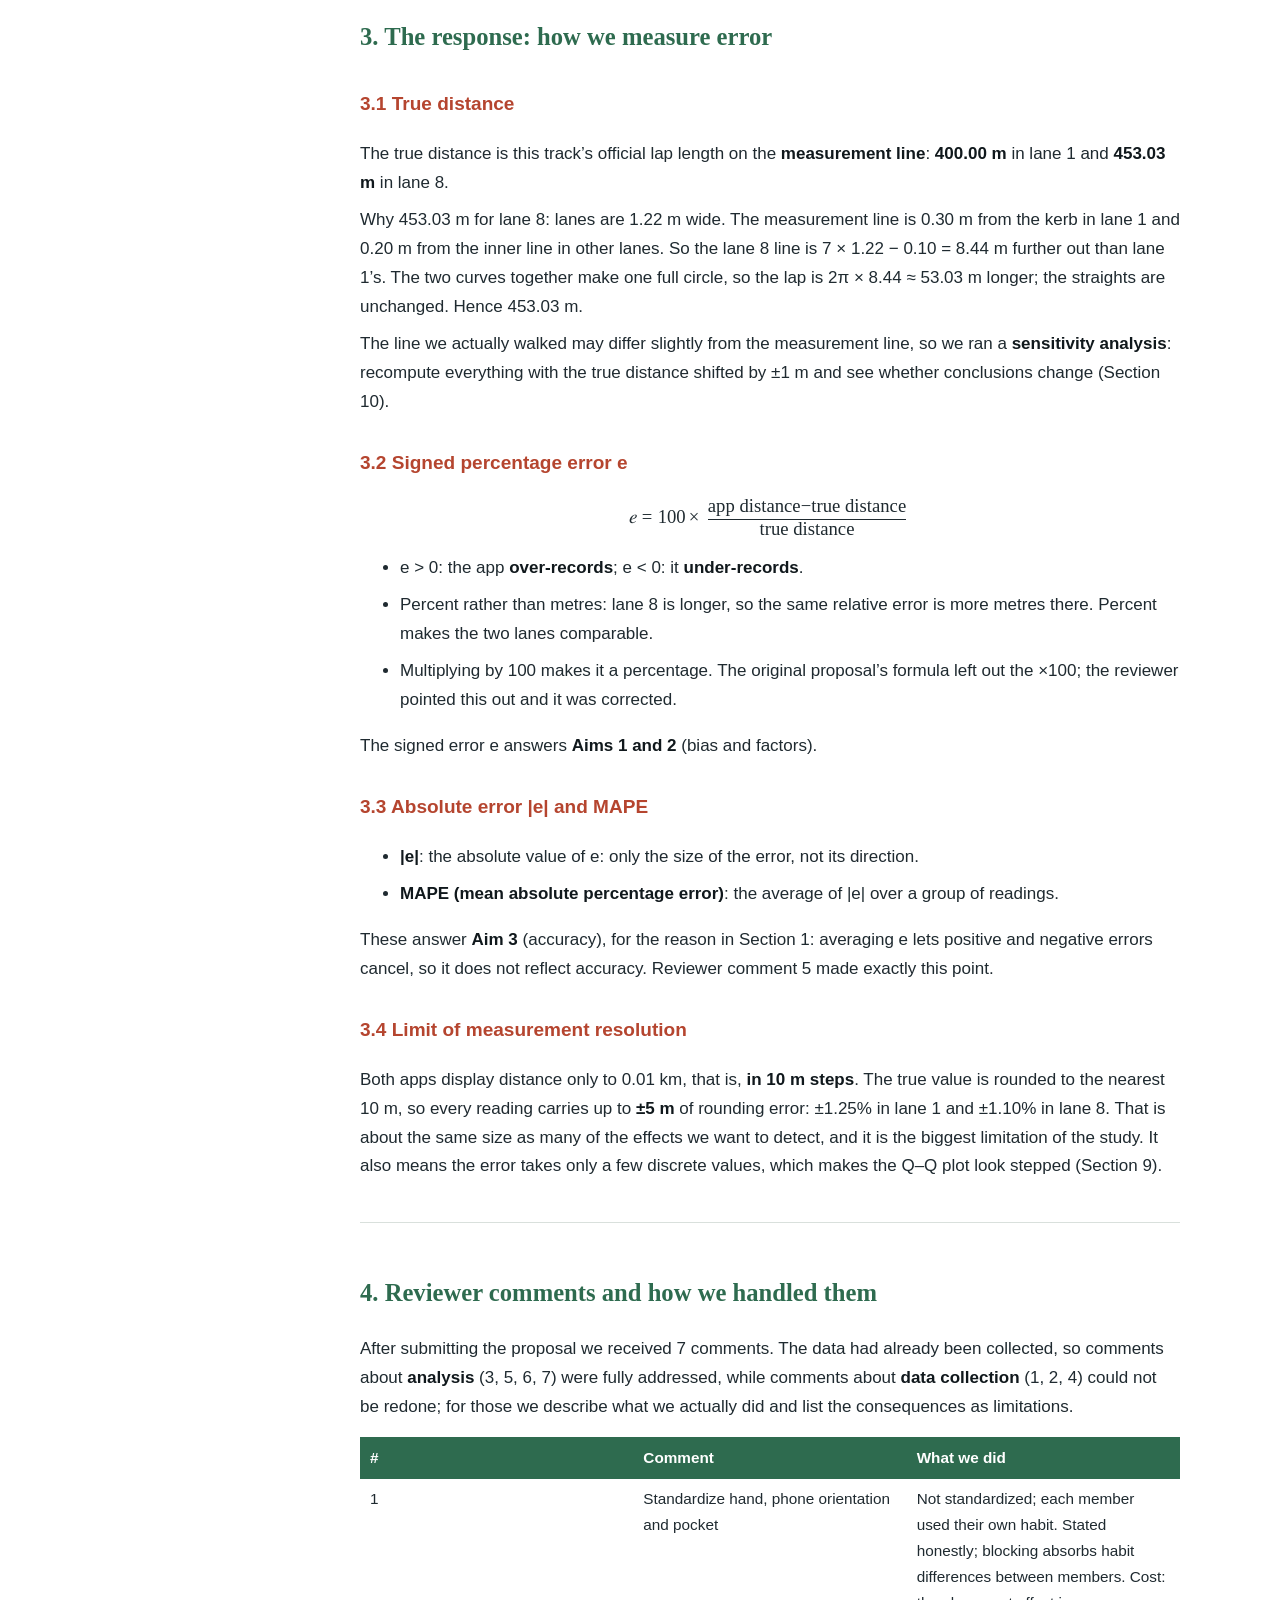
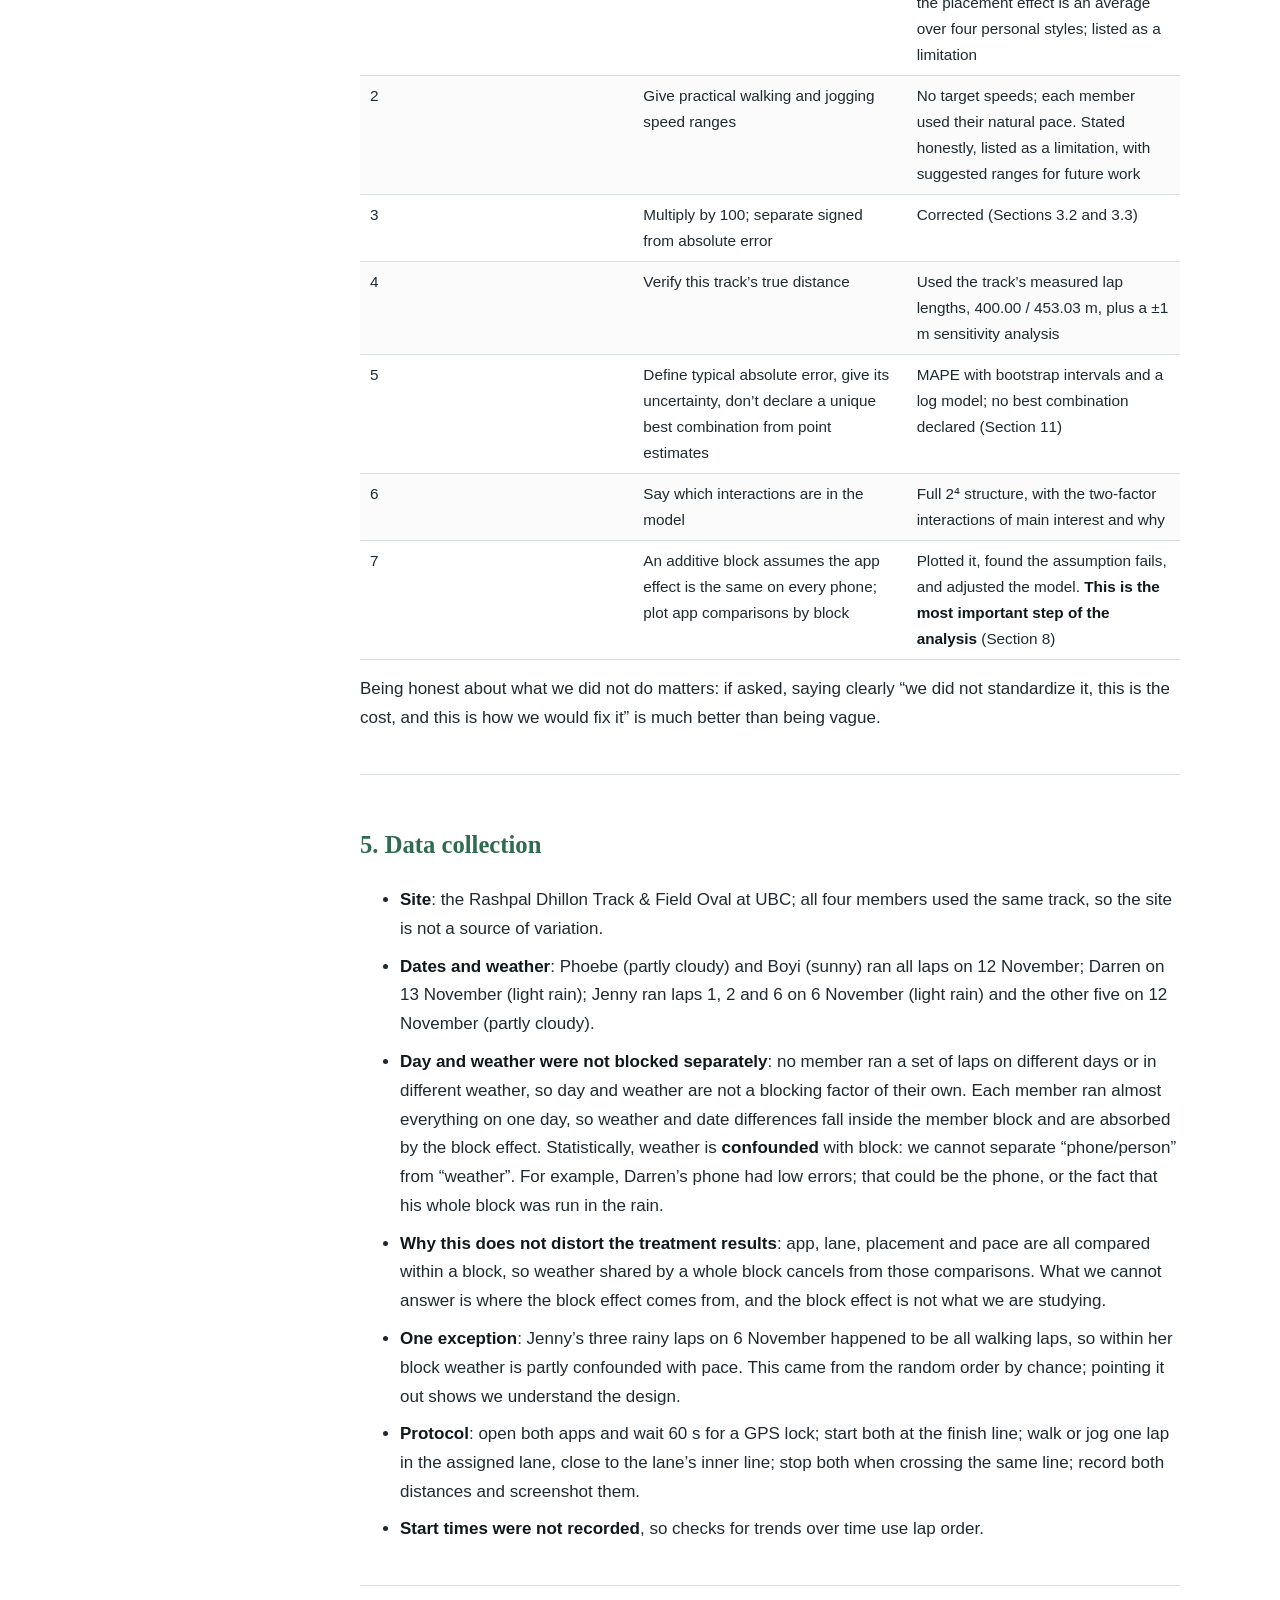
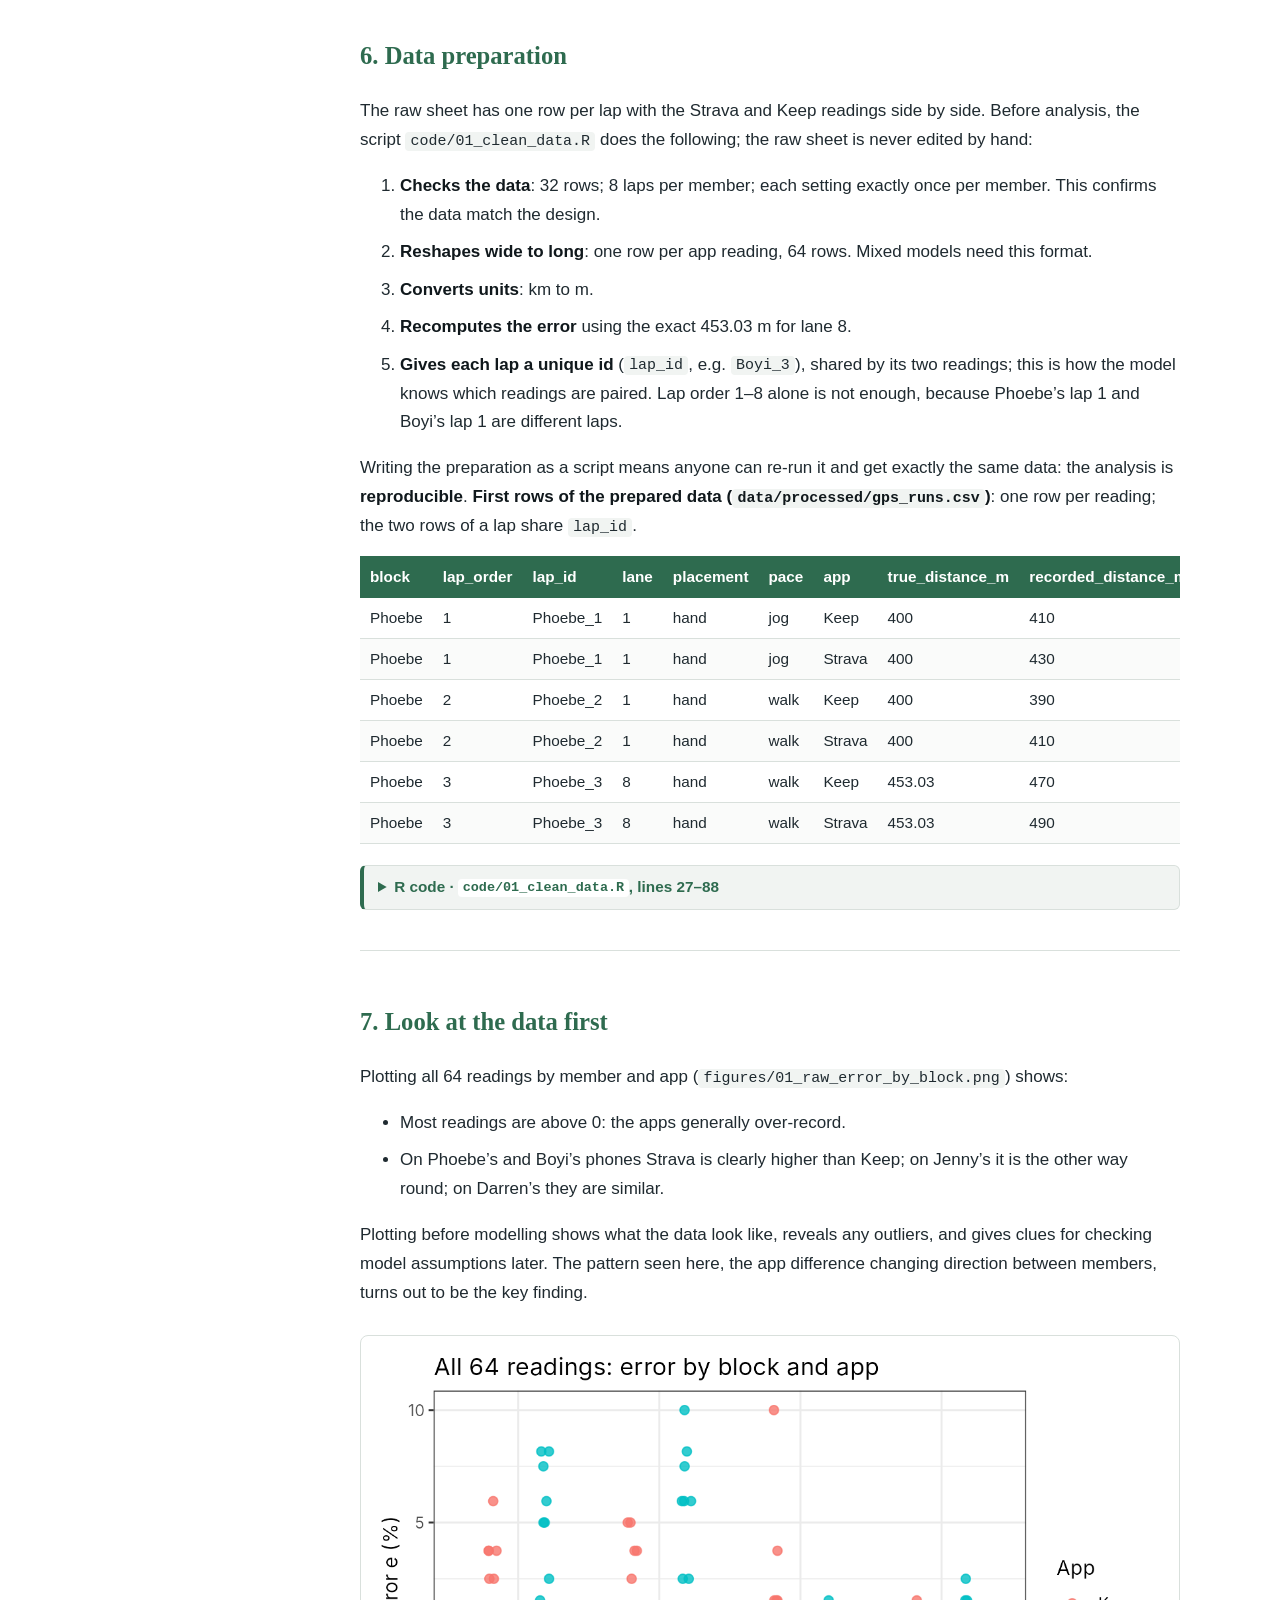
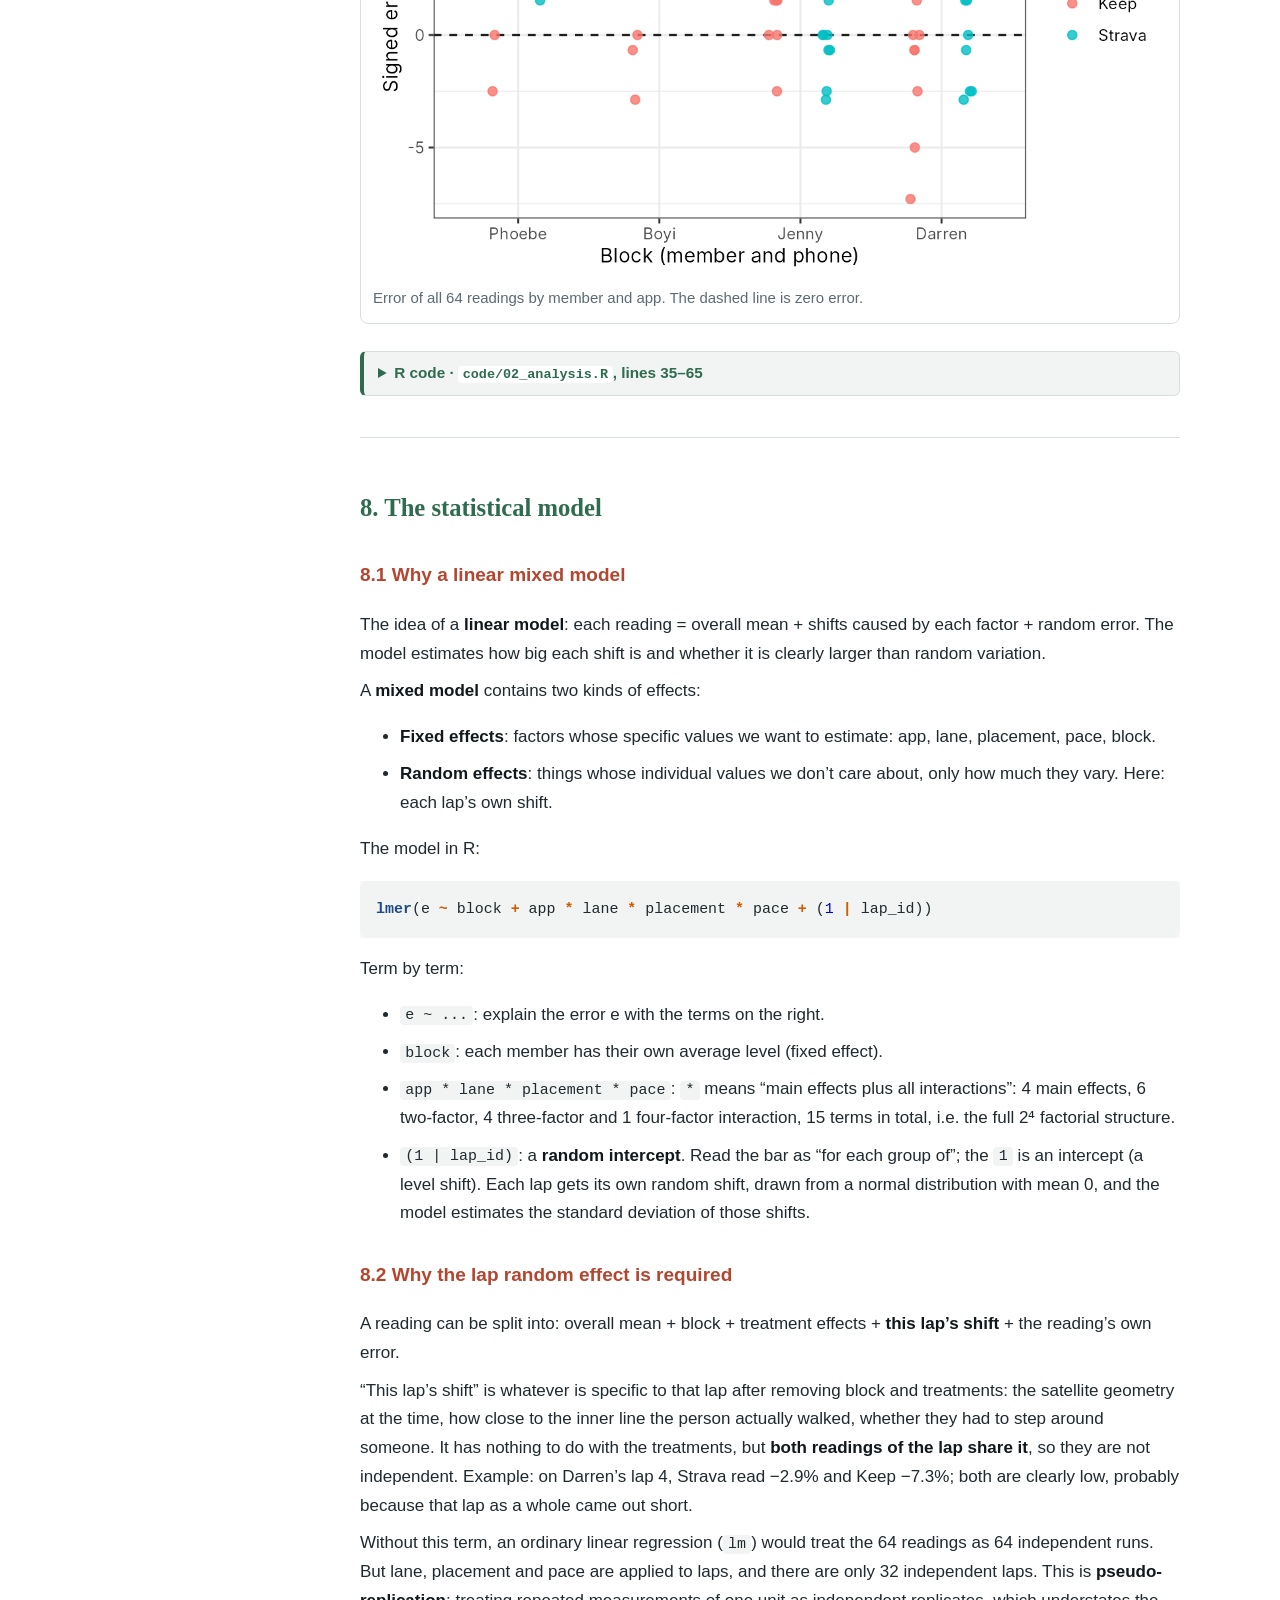
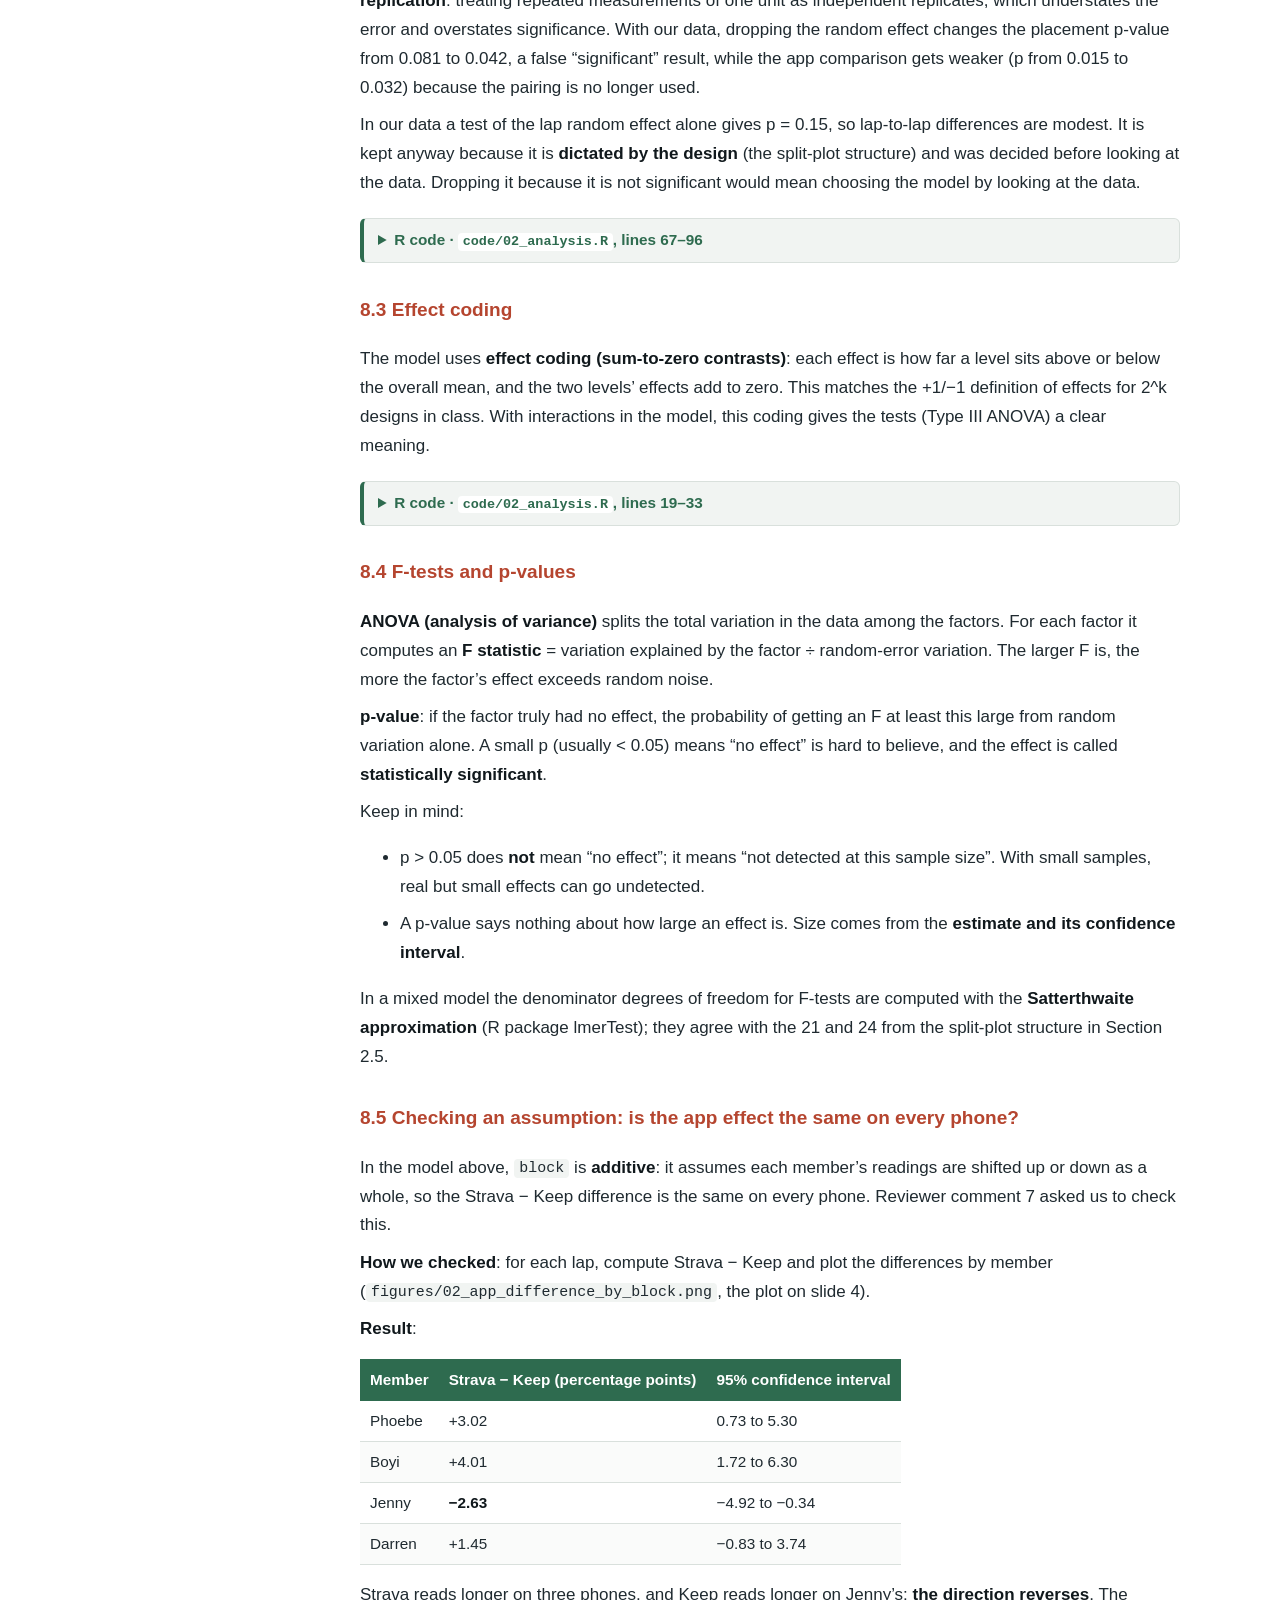
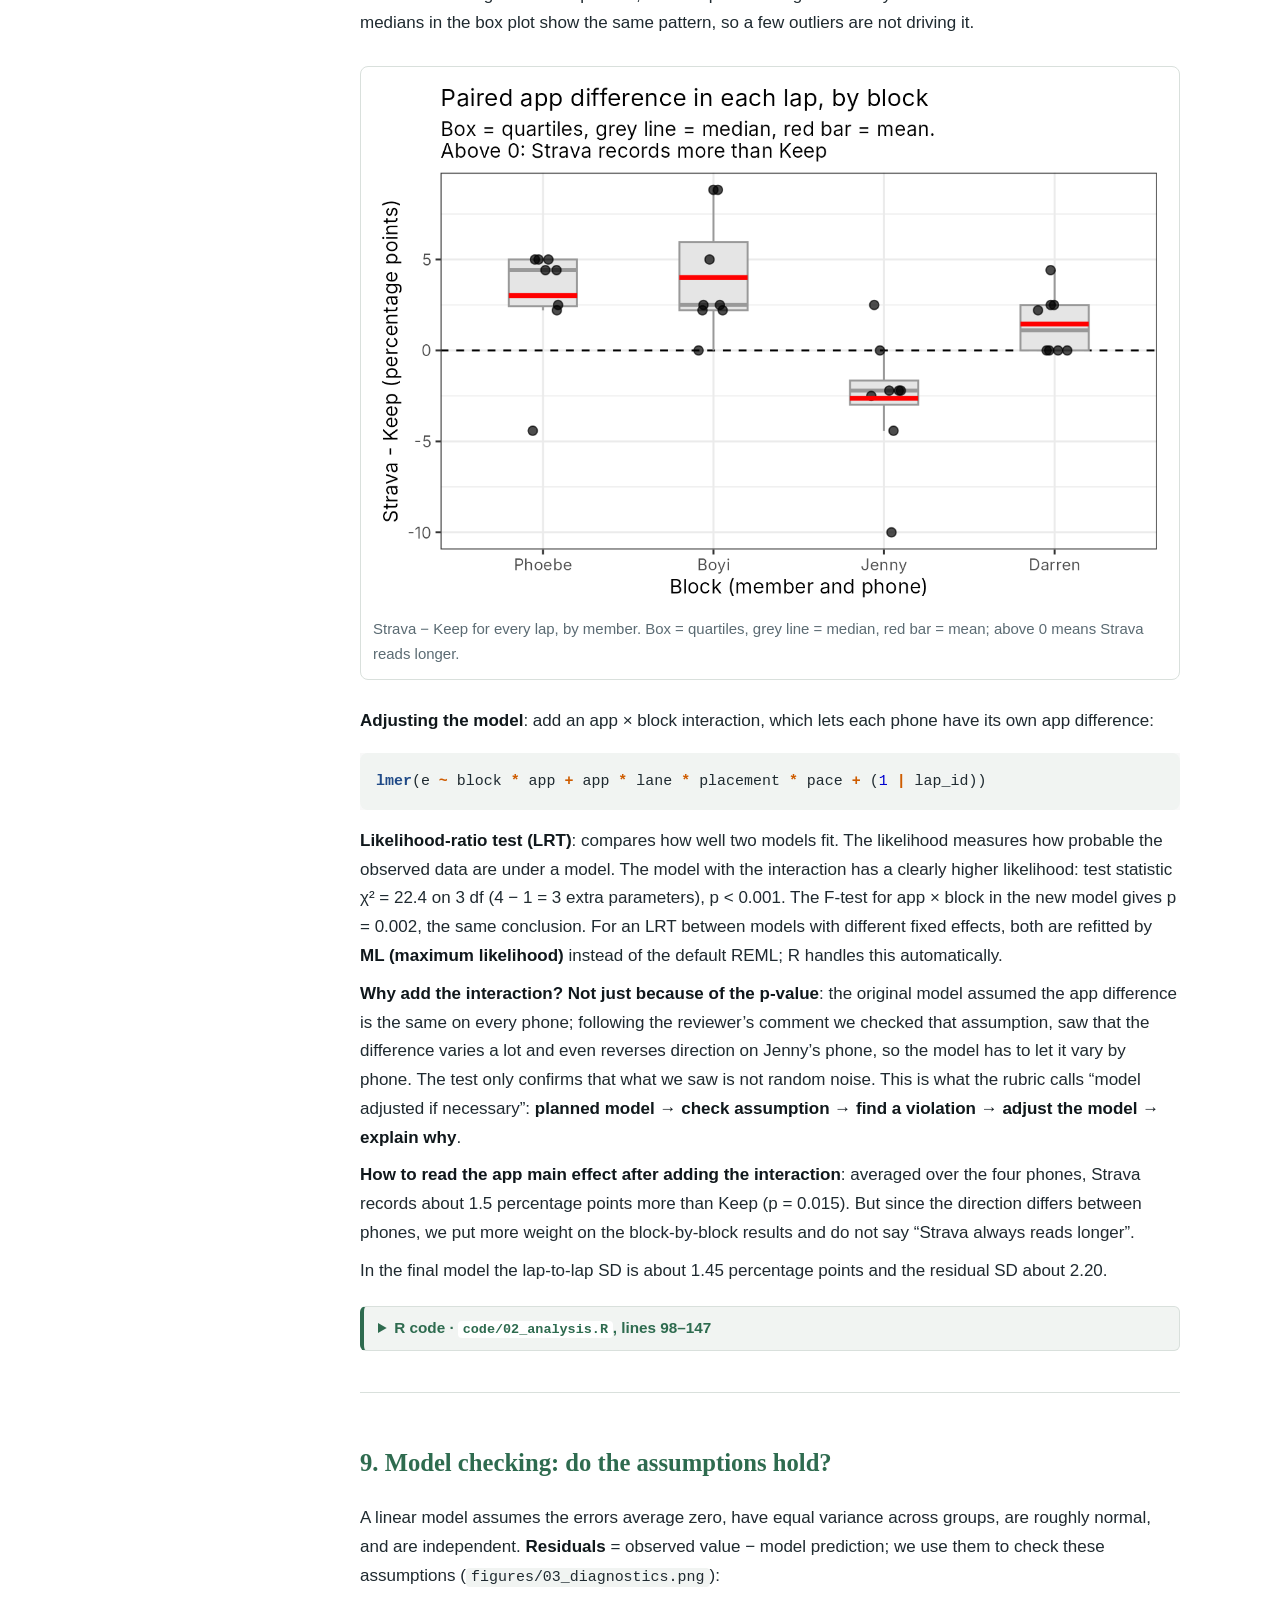
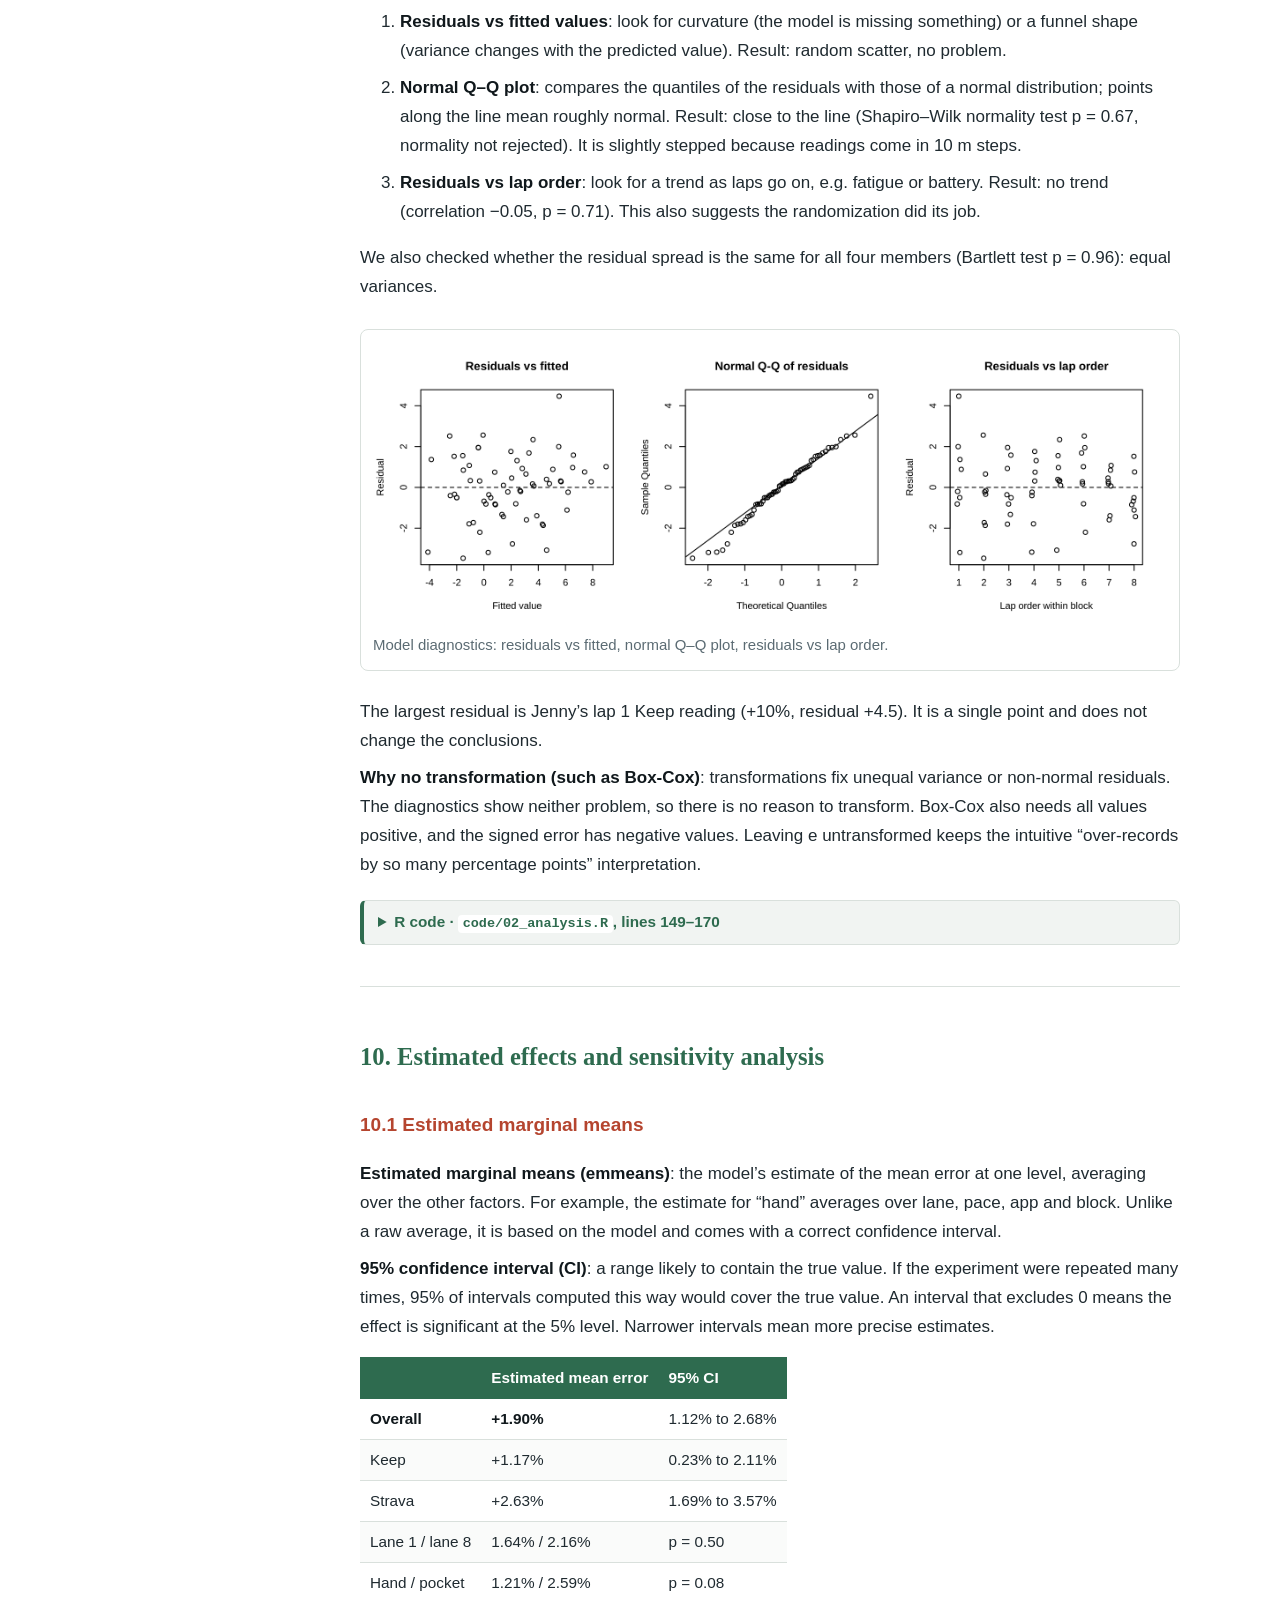
==== commit 29bba4ae: "Make the study guide's table of contents collapsible" ====
--- a/docs/index.html
+++ b/docs/index.html
@@ -1269,7 +1269,7 @@
 <p><strong>How we checked</strong>: for each lap, compute Strava − Keep
 and plot the differences by member
 (<code>figures/02_app_difference_by_block.png</code>, the plot on slide
-5).</p>
+4).</p>
 <p><strong>Result</strong>:</p>
 <table>
 <thead>
@@ -3014,8 +3014,8 @@
 是<strong>加性</strong>的：它假设每个人只是整体平移，Strava 和 Keep
 的差在每部手机上都一样。审稿人第 7 条意见要我们检查这个假设。</p>
 <p><strong>检查方法</strong>：每一圈算 Strava − Keep
-的差，按人分开画图（<code>figures/02_app_difference_by_block.png</code>，也就是
-slide 5 左边的图）。</p>
+的差，按人分开画图（<code>figures/02_app_difference_by_block.png</code>，slide
+4 左边的图）。</p>
 <p><strong>结果</strong>：</p>
 <table>
 <thead>
